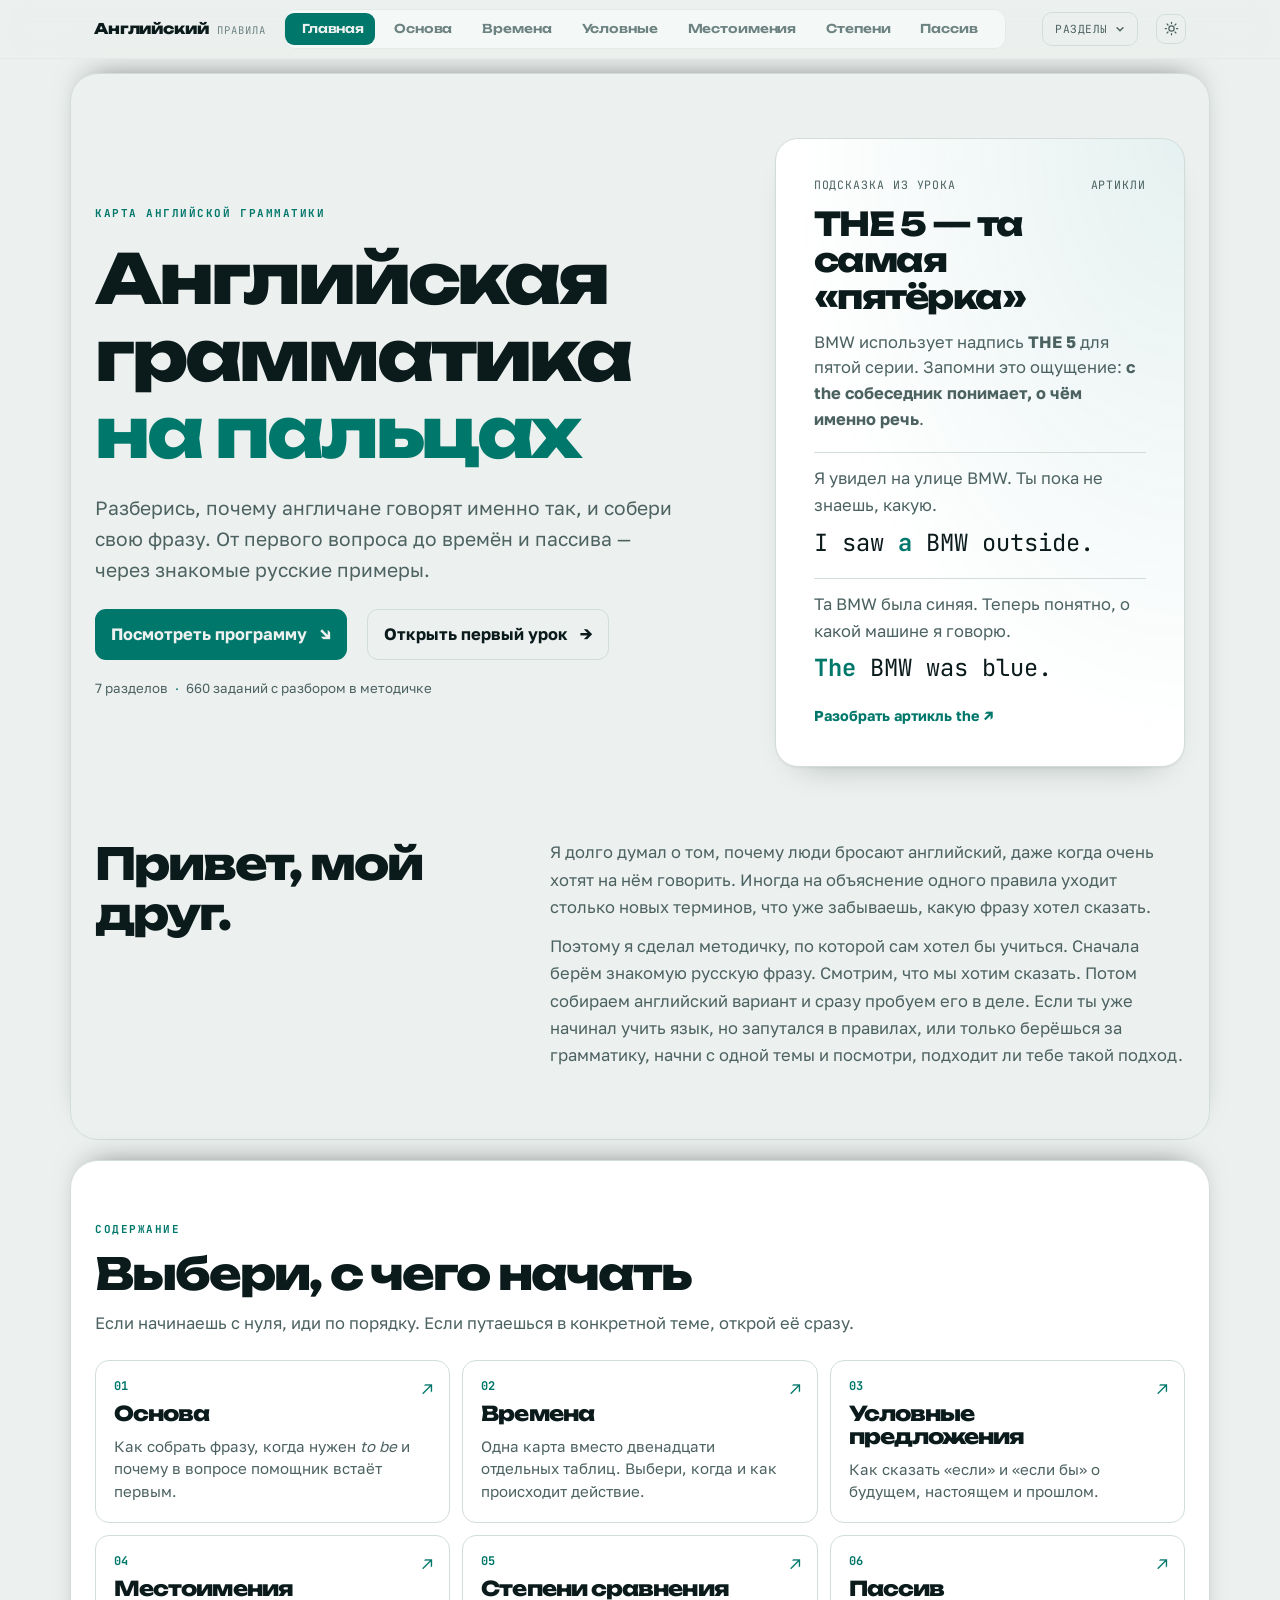
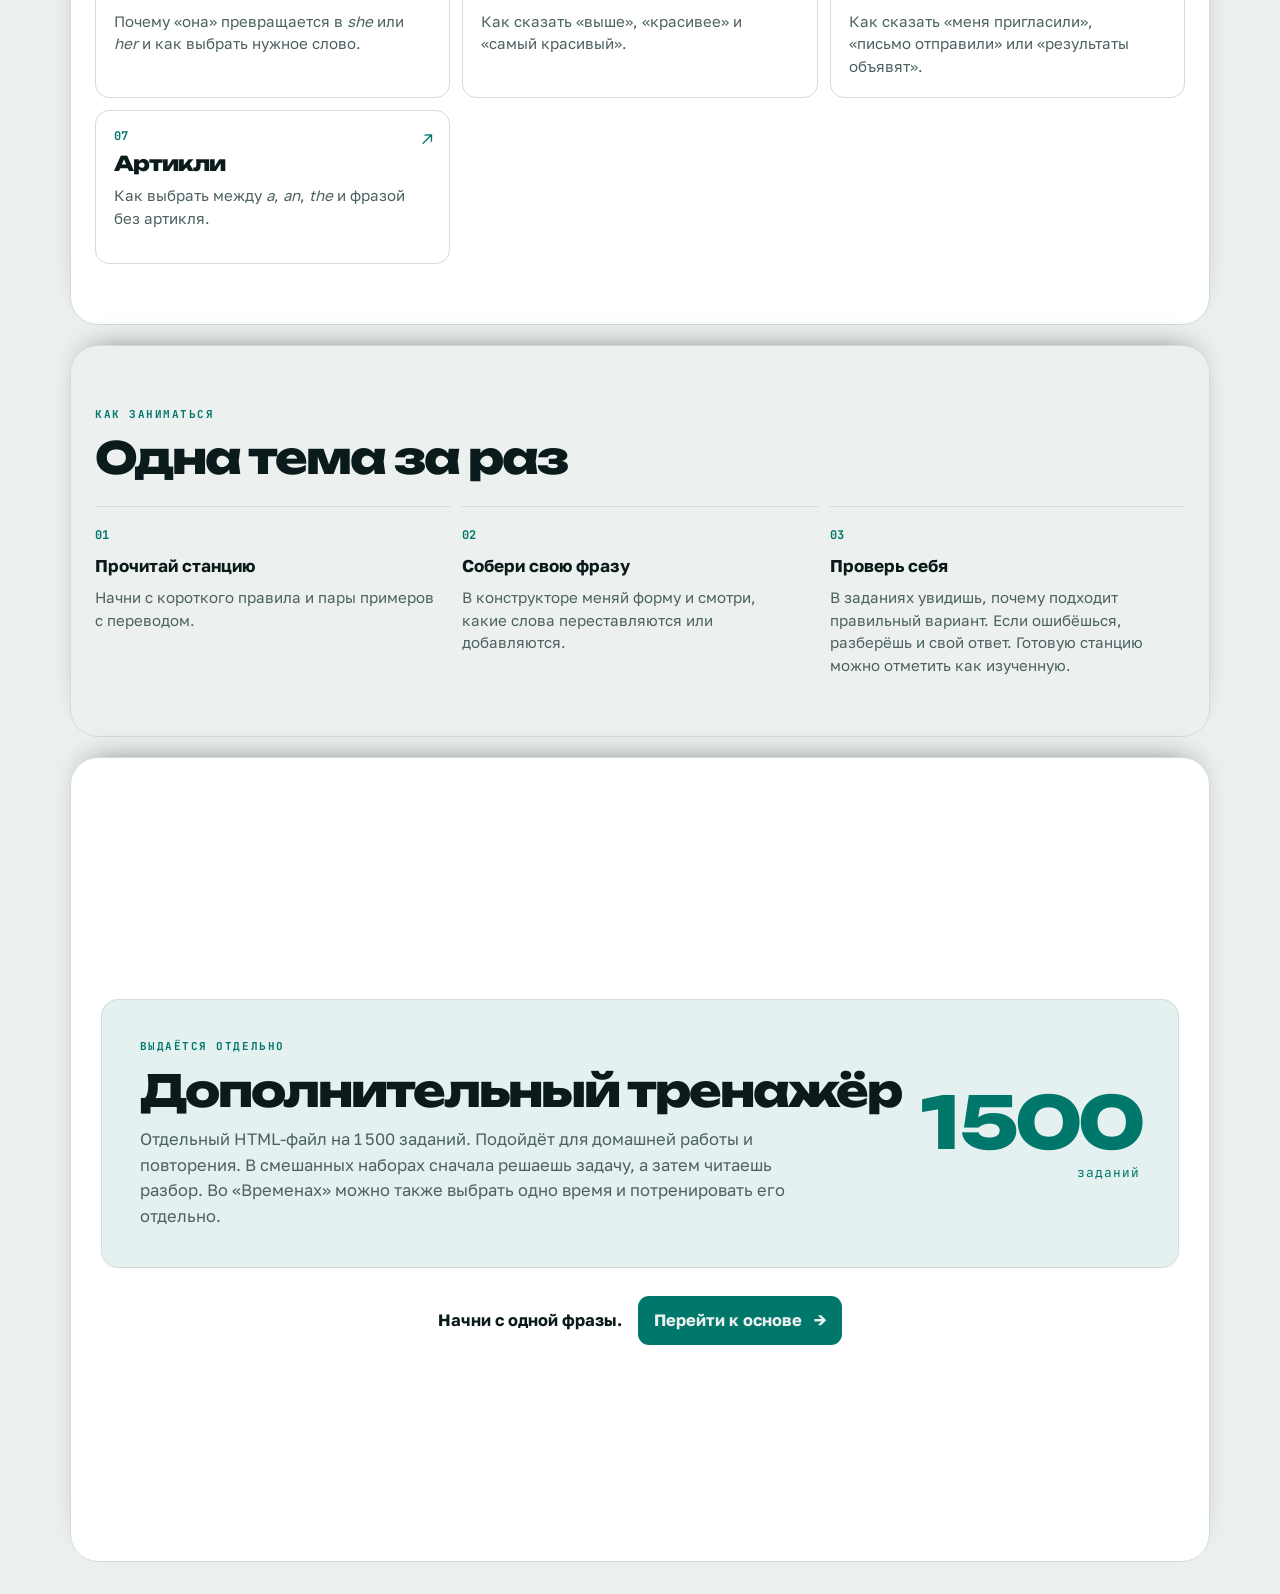
==== index.html @ 0869b228 "Добавить вкладку «Артикли» и прокрутку вкладок" ====
<!doctype html>
<html lang="ru">
<head>
<meta charset="utf-8">
<meta name="viewport" content="width=device-width, initial-scale=1">
<meta name="description" content="Интерактивная методичка по английской грамматике: основа предложения, 12 времён, условные предложения, местоимения, степени сравнения, пассив и артикли. Схемы, конструкторы и 660 заданий с разбором.">
<meta name="color-scheme" content="dark light">
<meta name="theme-color" content="#0A1213" media="(prefers-color-scheme: dark)">
<meta name="theme-color" content="#ECF0EE" media="(prefers-color-scheme: light)">

<meta property="og:type" content="website">
<meta property="og:locale" content="ru_RU">
<meta property="og:title" content="Карта английской грамматики">
<meta property="og:description" content="Глагол в английском есть всегда. Времён не двенадцать — их 3 × 4. Условие всегда отстаёт на шаг. Интерактивная методичка с заданиями и разбором каждого ответа.">
<meta name="twitter:card" content="summary">

<title>Карта английской грамматики</title>
<link rel="preconnect" href="https://fonts.googleapis.com">
<link rel="preconnect" href="https://fonts.gstatic.com" crossorigin>
<link rel="stylesheet" href="https://fonts.googleapis.com/css2?family=Unbounded:wght@500;700;800&family=Golos+Text:wght@400;500;600;700&family=JetBrains+Mono:wght@400;500;700&display=swap">

<style>
  body { margin: 0; }
  img { max-width: 100%; }
  [hidden] { display: none !important; }
</style>
<style>
/* ═══════════════ ТОКЕНЫ ═══════════════
   Тёмная тема — базовая (bare :root).
   Светлая — через prefers-color-scheme + явный стамп. */
:root {
  color-scheme: dark;

  --bg:        #0A1213;
  --bg-2:      #0D1819;
  --surface:   #101E20;
  --surface-2: #14262A;
  --line:      #1F3235;
  --line-soft: #172829;
  --text:      #E8F0EE;
  --text-dim:  #9BAFAE;
  --text-mute: #6C8281;

  --past:      #E8A44E;
  --past-soft: rgba(232,164,78,.13);
  --present:   #38D6BE;
  --present-soft: rgba(56,214,190,.13);
  --future:    #9096FF;
  --future-soft: rgba(144,150,255,.13);

  --ok:        #38D6BE;
  --ok-soft:   rgba(56,214,190,.12);
  --bad:       #FF7F69;
  --bad-soft:  rgba(255,127,105,.12);

  --shadow: 0 1px 0 rgba(255,255,255,.03), 0 20px 44px -28px rgba(0,0,0,.92);
  --glow: 0 0 0 1px var(--zone-soft), 0 0 34px -10px var(--zone);

  --zone: var(--present);
  --zone-soft: var(--present-soft);

  --f-display: "Unbounded", "Trebuchet MS", sans-serif;
  --f-body: "Golos Text", -apple-system, BlinkMacSystemFont, "Segoe UI", sans-serif;
  --f-mono: "JetBrains Mono", ui-monospace, "SF Mono", Menlo, monospace;

  --wrap: 1140px;
  --spine: 23px;
}

@media (prefers-color-scheme: light) {
  :root:not([data-theme="dark"]) {
    color-scheme: light;
    --bg:        #ECF0EE;
    --bg-2:      #E3EAE7;
    --surface:   #FFFFFF;
    --surface-2: #F4F8F6;
    --line:      #D2DDDA;
    --line-soft: #E3EAE7;
    --text:      #0B1A1B;
    --text-dim:  #4C6261;
    --text-mute: #6D8382;
    --past:      #A26016;
    --past-soft: rgba(162,96,22,.10);
    --present:   #00776B;
    --present-soft: rgba(0,119,107,.10);
    --future:    #4842BE;
    --future-soft: rgba(72,66,190,.10);
    --ok:        #00776B;
    --ok-soft:   rgba(0,119,107,.10);
    --bad:       #C33E26;
    --bad-soft:  rgba(195,62,38,.09);
    --shadow: 0 1px 2px rgba(11,26,27,.05), 0 16px 34px -26px rgba(11,26,27,.45);
  }
}
:root[data-theme="light"] {
  color-scheme: light;
  --bg:        #ECF0EE;
  --bg-2:      #E3EAE7;
  --surface:   #FFFFFF;
  --surface-2: #F4F8F6;
  --line:      #D2DDDA;
  --line-soft: #E3EAE7;
  --text:      #0B1A1B;
  --text-dim:  #4C6261;
  --text-mute: #6D8382;
  --past:      #A26016;
  --past-soft: rgba(162,96,22,.10);
  --present:   #00776B;
  --present-soft: rgba(0,119,107,.10);
  --future:    #4842BE;
  --future-soft: rgba(72,66,190,.10);
  --ok:        #00776B;
  --ok-soft:   rgba(0,119,107,.10);
  --bad:       #C33E26;
  --bad-soft:  rgba(195,62,38,.09);
  --shadow: 0 1px 2px rgba(11,26,27,.05), 0 16px 34px -26px rgba(11,26,27,.45);
}

/* ═══════════════ БАЗА ═══════════════ */
* { box-sizing: border-box; }
body {
  background: var(--bg);
  color: var(--text);
  font-family: var(--f-body);
  font-size: 16.5px;
  line-height: 1.62;
  -webkit-font-smoothing: antialiased;
  overflow-x: hidden;
}
:where(h1,h2,h3,h4,p,ul,ol,figure,dl) { margin: 0; }
ul { padding: 0; list-style: none; }
a { color: var(--zone); text-decoration-thickness: 1px; text-underline-offset: 3px; }
button { font: inherit; color: inherit; background: none; border: none; cursor: pointer; }
:focus-visible { outline: 2px solid var(--present); outline-offset: 3px; border-radius: 4px; }
.wrap { max-width: var(--wrap); margin: 0 auto; padding: 0 24px; }

.z-past    { --zone: var(--past);    --zone-soft: var(--past-soft); }
.z-present { --zone: var(--present); --zone-soft: var(--present-soft); }
.z-future  { --zone: var(--future);  --zone-soft: var(--future-soft); }

.mono { font-family: var(--f-mono); font-variant-ligatures: none; }
.eyebrow {
  font-family: var(--f-mono); font-size: .685rem; font-weight: 500;
  letter-spacing: .14em; text-transform: uppercase; color: var(--text-mute);
}

/* ═══════════════ ВЕРХНЯЯ ПАНЕЛЬ ═══════════════ */
.topbar {
  position: sticky; top: 0; z-index: 60;
  background: color-mix(in srgb, var(--bg) 86%, transparent);
  backdrop-filter: blur(14px) saturate(1.3);
  border-bottom: 1px solid var(--line-soft);
}
.topbar__in {
  max-width: var(--wrap); margin: 0 auto; padding: 9px 24px;
  display: flex; align-items: center; gap: 18px;
}
.mark { display: flex; align-items: baseline; gap: 8px; flex-shrink: 0; }
.mark b { font-family: var(--f-display); font-weight: 800; font-size: .92rem; letter-spacing: -.01em; }
.mark span { font-family: var(--f-mono); font-size: .66rem; color: var(--text-mute); letter-spacing: .1em; }

.dots { display: flex; gap: 14px; margin-left: auto; }
.dots__wrap { margin-left: auto; display: flex; align-items: center; gap: 18px; }
.dots__grp { display: flex; gap: 4px; }
.dots a {
  width: 10px; height: 10px; border-radius: 50%;
  border: 1.5px solid var(--zone); background: transparent;
  transition: background .25s, transform .2s;
}
.dots a:hover, .dots a:focus-visible { transform: scale(1.35); background: var(--zone); }
.dots a.on { background: var(--zone); }

.prog { display: flex; align-items: center; gap: 8px; flex-shrink: 0; }
.prog__bar { width: 54px; height: 4px; border-radius: 3px; background: var(--line); overflow: hidden; }
.prog__fill { height: 100%; width: 0%; background: var(--present); transition: width .45s cubic-bezier(.3,1,.4,1); }
.prog__n { font-family: var(--f-mono); font-size: .68rem; color: var(--text-dim); font-variant-numeric: tabular-nums; }

.tgl {
  flex-shrink: 0; width: 30px; height: 30px; border-radius: 9px;
  border: 1px solid var(--line); display: grid; place-items: center;
  color: var(--text-dim); transition: color .2s, border-color .2s;
}
.tgl:hover { color: var(--text); border-color: var(--present); }
.tgl svg { width: 15px; height: 15px; }
@media (max-width: 1120px) { .dots { display: none; } }

/* ═══════════════ ГЕРОЙ ═══════════════ */
.hero { padding: 76px 0 54px; position: relative; overflow: hidden; }
.hero::after {
  content: ''; position: absolute; inset: -40% 0 auto -10%; height: 560px; z-index: -1;
  background:
    radial-gradient(46% 42% at 18% 55%, var(--past-soft), transparent 70%),
    radial-gradient(40% 40% at 52% 40%, var(--present-soft), transparent 70%),
    radial-gradient(46% 42% at 86% 60%, var(--future-soft), transparent 70%);
  filter: blur(6px);
}
.hero h1 {
  font-family: var(--f-display); font-weight: 800;
  font-size: clamp(2.35rem, 7.2vw, 4.6rem); line-height: .98;
  letter-spacing: -.035em; text-wrap: balance; margin-top: 18px;
}
.hero h1 .tri {
  background: linear-gradient(96deg, var(--past) 8%, var(--present) 50%, var(--future) 92%);
  -webkit-background-clip: text; background-clip: text; color: transparent;
}
.hero__sub {
  margin-top: 22px; font-size: 1.075rem; line-height: 1.6;
  color: var(--text-dim); text-wrap: pretty;
}
.hero__sub b { color: var(--text); font-weight: 600; }
.hero__meta { display: flex; flex-wrap: wrap; gap: 8px; margin-top: 26px; }
.pill {
  font-family: var(--f-mono); font-size: .7rem; letter-spacing: .04em;
  padding: 5px 11px; border-radius: 999px;
  border: 1px solid var(--line); color: var(--text-dim); background: var(--surface);
}

/* легенда аспектов */
.legend {
  margin-top: 46px; display: grid; gap: 1px; background: var(--line-soft);
  grid-template-columns: repeat(4, 1fr); border: 1px solid var(--line-soft); border-radius: 16px; overflow: hidden;
}
.legend__c { background: var(--bg-2); padding: 18px 18px 12px; }
.legend__c h4 { font-family: var(--f-display); font-weight: 700; font-size: .93rem; letter-spacing: -.01em; }
.legend__c p { font-size: .82rem; color: var(--text-dim); margin-top: 5px; line-height: 1.5; }
.legend__c .mono { display: block; margin-top: 9px; font-size: .74rem; color: var(--present); }
.legend svg { display: block; width: 100%; height: auto; margin-bottom: 6px; }
@media (max-width: 820px) { .legend { grid-template-columns: repeat(2, 1fr); } }
@media (max-width: 460px) { .legend { grid-template-columns: 1fr; } }

/* ═══════════════ СЕКЦИИ ═══════════════ */
.sect { padding: 74px 0 0; }
.sect__head { max-width: 68ch; margin-bottom: 34px; }
.sect__head h2 {
  font-family: var(--f-display); font-weight: 700;
  font-size: clamp(1.6rem, 3.7vw, 2.35rem); letter-spacing: -.028em; line-height: 1.08;
  margin-top: 12px; text-wrap: balance;
}
.sect__head p { margin-top: 14px; color: var(--text-dim); }

/* рисунок-схема */
figure.dia { margin: 30px 0 0; }
figure.dia > div { overflow-x: auto; }
figure.dia svg { display: block; width: 100%; min-width: 560px; height: auto; color: var(--text-dim); }
figcaption {
  margin-top: 12px; font-size: .82rem; color: var(--text-mute);
  border-left: 2px solid var(--line); padding-left: 12px; max-width: 62ch;
}
.dia .box { fill: var(--surface); stroke: var(--line); stroke-width: 1.5; }
.dia .box-hi { fill: var(--surface-2); stroke: var(--present); stroke-width: 1.8; }
.dia .t { font-family: var(--f-body); font-size: 13px; fill: var(--text); }
.dia .t-m { font-family: var(--f-mono); font-size: 13px; fill: var(--text); }
.dia .t-s { font-family: var(--f-mono); font-size: 10.5px; fill: var(--text-mute); letter-spacing: .06em; }
.dia .t-lbl { font-family: var(--f-body); font-size: 11.5px; fill: var(--text-mute); }
.dia .ln { stroke: currentColor; stroke-width: 1.5; fill: none; }

/* ═══════════════ МАТРИЦА-КОНСТРУКТОР ═══════════════ */
.matrix { margin-top: 34px; overflow-x: auto; padding-bottom: 4px; }
.matrix__g {
  display: grid; grid-template-columns: 138px repeat(3, minmax(150px, 1fr));
  gap: 8px; min-width: 660px;
}
.mx-h {
  font-family: var(--f-mono); font-size: .68rem; letter-spacing: .13em; text-transform: uppercase;
  color: var(--zone); align-self: end; padding: 0 0 8px 4px;
}
.mx-r { padding: 12px 10px 12px 0; border-right: 1px solid var(--line-soft); }
.mx-r b { display: block; font-family: var(--f-display); font-weight: 700; font-size: .8rem; letter-spacing: -.01em; }
.mx-r span { display: block; font-family: var(--f-mono); font-size: .7rem; color: var(--text-mute); margin-top: 4px; }
.mx-c {
  text-align: left; padding: 12px 13px; border-radius: 12px;
  border: 1px solid var(--line); background: var(--surface);
  display: flex; flex-direction: column; gap: 4px;
  transition: border-color .2s, transform .2s, box-shadow .2s;
}
.mx-c:hover { transform: translateY(-2px); border-color: var(--zone); box-shadow: var(--glow); }
.mx-c[aria-pressed="true"] { border-color: var(--zone); background: var(--zone-soft); }
.mx-c b { font-family: var(--f-display); font-weight: 700; font-size: .79rem; letter-spacing: -.01em; }
.mx-c.done b::after { content: ' ✓'; color: var(--zone); }
.mx-c i { font-style: normal; font-family: var(--f-mono); font-size: .68rem; color: var(--zone); }
.mx-c em { font-style: normal; font-size: .74rem; color: var(--text-mute); line-height: 1.35; }

.mxout {
  margin-top: 16px; border: 1px solid var(--line); border-radius: 16px;
  background: var(--surface); padding: 20px 22px;
  display: grid; grid-template-columns: 1fr auto; gap: 20px; align-items: center;
}
.mxout__l .eyebrow { color: var(--zone); }
.mxout__l h3 { font-family: var(--f-display); font-weight: 700; font-size: 1.35rem; letter-spacing: -.02em; margin-top: 6px; }
.mxout__l p { margin-top: 8px; color: var(--text-dim); font-size: .92rem; max-width: 54ch; }
.mxout__l .ex { margin-top: 12px; font-size: .95rem; }
.mxout__l .ex i { font-style: normal; color: var(--text-mute); font-size: .86rem; display: block; }
.build { display: flex; align-items: center; gap: 7px; flex-wrap: wrap; justify-content: flex-end; }
.build span {
  font-family: var(--f-mono); font-size: .84rem; padding: 8px 12px; border-radius: 10px;
  border: 1px dashed var(--line); color: var(--text-dim); white-space: nowrap;
}
.build span.aux { border-style: solid; border-color: var(--zone); color: var(--zone); background: var(--zone-soft); }
.build span.plus { border: none; padding: 0 2px; color: var(--text-mute); }
.build a {
  font-family: var(--f-mono); font-size: .74rem; text-decoration: none; color: var(--zone);
  border: 1px solid var(--zone); padding: 8px 12px; border-radius: 10px; white-space: nowrap;
}
.build a:hover { background: var(--zone-soft); }
@media (max-width: 760px) { .mxout { grid-template-columns: 1fr; } .build { justify-content: flex-start; } }

/* ═══════════════ МАРШРУТ ═══════════════ */
.roadmap { position: relative; margin-top: 66px; }
.roadmap::before {
  content: ''; position: absolute; left: var(--spine); top: 14px; bottom: 90px; width: 2px;
  background: linear-gradient(180deg, var(--line-soft), var(--line) 8%, var(--line) 92%, transparent);
}
.level, .station { padding-left: 74px; position: relative; }

.level { padding-top: 56px; padding-bottom: 10px; }
.level::before {
  content: ''; position: absolute; left: calc(var(--spine) - 7px); top: 62px;
  width: 16px; height: 16px; border-radius: 4px; transform: rotate(45deg);
  background: var(--bg); border: 2px solid var(--text-dim);
}
.level__n { font-family: var(--f-mono); font-size: .68rem; letter-spacing: .14em; color: var(--text-mute); text-transform: uppercase; }
.level h2 {
  font-family: var(--f-display); font-weight: 800; font-size: clamp(1.5rem, 4vw, 2.1rem);
  letter-spacing: -.03em; margin-top: 8px; display: flex; align-items: baseline; gap: 14px; flex-wrap: wrap;
}
.level h2 code { font-family: var(--f-mono); font-size: .58em; font-weight: 500; color: var(--present); letter-spacing: 0; }
.level p { margin-top: 10px; color: var(--text-dim); max-width: 64ch; }

.station { padding-top: 44px; padding-bottom: 8px; scroll-margin-top: 78px; }
.station::before {
  content: ''; position: absolute; left: calc(var(--spine) - 5px); top: 56px;
  width: 12px; height: 12px; border-radius: 50%;
  background: var(--bg); border: 2.5px solid var(--zone);
  transition: box-shadow .3s, background .3s;
}
.station.done::before { background: var(--zone); box-shadow: 0 0 0 4px var(--zone-soft); }

.st__top { display: flex; align-items: flex-start; gap: 16px; flex-wrap: wrap; }
.st__top .eyebrow { color: var(--zone); }
.st__idx { font-family: var(--f-mono); color: var(--text-mute); }
.station h3 {
  font-family: var(--f-display); font-weight: 800;
  font-size: clamp(1.55rem, 4.4vw, 2.5rem); letter-spacing: -.035em; line-height: 1;
  margin-top: 10px;
}
.st__thesis {
  margin-top: 14px; font-size: clamp(1.05rem, 2.4vw, 1.3rem); line-height: 1.35;
  color: var(--zone); font-weight: 600; max-width: 30ch; text-wrap: balance;
}
.mark-btn {
  margin-left: auto; display: inline-flex; align-items: center; gap: 7px;
  font-family: var(--f-mono); font-size: .7rem; letter-spacing: .04em;
  padding: 6px 12px; border-radius: 999px; border: 1px solid var(--line);
  color: var(--text-mute); transition: color .2s, border-color .2s, background .2s;
}
.mark-btn:hover { color: var(--zone); border-color: var(--zone); }
.mark-btn::before {
  content: ''; width: 12px; height: 12px; border-radius: 50%;
  border: 1.5px solid currentColor; transition: background .2s;
}
.station.done .mark-btn { color: var(--zone); border-color: var(--zone); background: var(--zone-soft); }
.station.done .mark-btn::before { background: currentColor; box-shadow: inset 0 0 0 2px var(--bg); }

/* прибор-таймлайн */
.tl { margin-top: 26px; border: 1px solid var(--line); border-radius: 16px; background: var(--bg-2); overflow: hidden; }
.tl__in { padding: 6px 10px 0; overflow-x: auto; }
.tl svg { display: block; width: 100%; min-width: 470px; height: auto; max-height: 210px; }
.tl figcaption {
  border: none; border-top: 1px solid var(--line-soft); margin: 4px 0 0;
  padding: 11px 16px; font-size: .8rem; color: var(--text-dim); max-width: none;
}

/* тело станции */
.st__grid { display: grid; grid-template-columns: minmax(0,1.55fr) minmax(250px,.95fr); gap: 40px; margin-top: 32px; }
@media (max-width: 900px) { .st__grid { grid-template-columns: 1fr; gap: 28px; } }

.prose { max-width: 66ch; display: flex; flex-direction: column; gap: 22px; }
.prose > p { color: var(--text-dim); }
.prose .lead { color: var(--text); font-size: 1.03rem; }
.prose b, .prose strong { color: var(--text); font-weight: 600; }
.blk h4 {
  font-family: var(--f-mono); font-size: .7rem; letter-spacing: .13em; text-transform: uppercase;
  color: var(--text-mute); margin-bottom: 7px;
}
.blk p { color: var(--text-dim); }
.blk p + p { margin-top: 9px; }

.callout { border-left: 2px solid var(--zone); padding: 2px 0 2px 16px; }
.callout.trap { border-color: var(--bad); }
.callout.trap h4 { color: var(--bad); }
.callout.key { border-left: none; border-radius: 14px; background: var(--zone-soft); padding: 16px 18px; }
.callout.key h4 { color: var(--zone); }
.callout.key p { color: var(--text); }

.ex-list { display: flex; flex-direction: column; gap: 14px; }
.ex-list li { display: grid; gap: 2px; padding-left: 15px; border-left: 1px solid var(--line); }
.ex-list .en { font-weight: 500; }
.ex-list .ru { color: var(--text-mute); font-size: .88rem; }
.ex-list .nb { color: var(--text-dim); font-size: .84rem; font-style: italic; }
.v { font-style: normal; font-weight: 700; color: var(--zone); box-shadow: inset 0 -6px 0 var(--zone-soft); }
.no { color: var(--bad); text-decoration: line-through; text-decoration-thickness: 1px; }
.yes { color: var(--ok); font-weight: 600; }

/* сайдбар станции */
.side { display: flex; flex-direction: column; gap: 22px; align-self: start; }
.forms { border: 1px solid var(--line); border-radius: 16px; overflow: hidden; background: var(--surface); }
.forms div { display: grid; grid-template-columns: 30px 1fr; align-items: baseline; gap: 10px; padding: 12px 15px; }
.forms div + div { border-top: 1px solid var(--line-soft); }
.forms i { font-style: normal; font-family: var(--f-mono); font-size: .95rem; color: var(--text-mute); text-align: center; }
.forms code { font-family: var(--f-mono); font-size: .85rem; line-height: 1.45; color: var(--text); }
.forms .p i { color: var(--ok); }
.forms .n i { color: var(--bad); }

.chips {
  border: 1px solid var(--zone); border-radius: 16px; overflow: hidden;
  background: var(--zone-soft);
}
.chips h4 {
  margin: 0; padding: 11px 15px; color: var(--zone);
  border-bottom: 1px dashed color-mix(in srgb, var(--zone) 40%, transparent);
  display: flex; align-items: center; gap: 8px;
}
.chips h4::before {
  content: ''; width: 7px; height: 7px; border-radius: 50%;
  background: var(--zone); box-shadow: 0 0 0 3px var(--zone-soft);
  flex-shrink: 0;
}
.chips ul { display: flex; flex-wrap: wrap; gap: 7px; padding: 14px 15px 15px; }
.chips li {
  font-family: var(--f-mono); font-weight: 500; font-size: .78rem;
  padding: 6px 11px; border-radius: 8px; letter-spacing: .01em;
  background: var(--surface); color: var(--zone);
  border: 1px solid color-mix(in srgb, var(--zone) 45%, transparent);
  transition: transform .16s, box-shadow .16s;
}
.chips li:hover { transform: translateY(-2px); box-shadow: 0 4px 12px -6px var(--zone); }

/* ═══════════════ ДУЭЛИ ═══════════════ */
.duels { display: flex; flex-direction: column; gap: 20px; margin-top: 34px; }
.duel { border: 1px solid var(--line); border-radius: 18px; background: var(--surface); overflow: hidden; }
.duel__q {
  padding: 16px 22px; border-bottom: 1px solid var(--line-soft);
  font-family: var(--f-display); font-weight: 600; font-size: 1rem; letter-spacing: -.015em;
}
.duel__b { display: grid; grid-template-columns: 1fr 1fr; }
.duel__s { padding: 20px 22px 22px; }
.duel__s + .duel__s { border-left: 1px solid var(--line-soft); }
.duel__s .eyebrow { color: var(--zone); }
.duel__s .tlbox { overflow-x: auto; margin: 10px 0 2px; }
.duel__s svg { display: block; width: 100%; min-width: 440px; height: auto; }
.duel__s .en { font-weight: 600; margin-top: 6px; }
.duel__s .ru { color: var(--text-mute); font-size: .86rem; margin-top: 2px; }
.duel__s .why { margin-top: 12px; font-size: .9rem; color: var(--text-dim); }
.duel__r {
  padding: 14px 22px; background: var(--surface-2); border-top: 1px solid var(--line-soft);
  font-size: .92rem; display: flex; gap: 12px; align-items: baseline;
}
.duel__r b { font-family: var(--f-mono); font-size: .68rem; letter-spacing: .13em; text-transform: uppercase; color: var(--text-mute); flex-shrink: 0; }
@media (max-width: 720px) {
  .duel__b { grid-template-columns: 1fr; }
  .duel__s + .duel__s { border-left: none; border-top: 1px solid var(--line-soft); }
}

/* ═══════════════ АЛГОРИТМ ═══════════════ */
.steps { display: grid; grid-template-columns: repeat(3, 1fr); gap: 18px; margin-top: 34px; }
.steps li { display: flex; flex-direction: column; gap: 8px; }
.steps b {
  font-family: var(--f-mono); font-size: .7rem; letter-spacing: .13em; color: var(--present);
  padding-bottom: 10px; border-bottom: 1px solid var(--line);
}
.steps h4 { font-family: var(--f-display); font-weight: 700; font-size: 1rem; letter-spacing: -.015em; }
.steps p { color: var(--text-dim); font-size: .9rem; }
@media (max-width: 760px) { .steps { grid-template-columns: 1fr; } }

/* ═══════════════ ТРЕНАЖЁР ═══════════════ */
.quiz { margin-top: 34px; border: 1px solid var(--line); border-radius: 20px; background: var(--surface); overflow: hidden; }
.quiz__top { padding: 14px 22px; border-bottom: 1px solid var(--line-soft); display: flex; align-items: center; gap: 14px; }
.quiz__top .eyebrow { flex-shrink: 0; }
.quiz__bar { flex: 1; height: 4px; border-radius: 3px; background: var(--line); overflow: hidden; }
.quiz__bar i { display: block; height: 100%; background: var(--present); width: 0; transition: width .4s cubic-bezier(.3,1,.4,1); }
.quiz__score { font-family: var(--f-mono); font-size: .72rem; color: var(--text-dim); font-variant-numeric: tabular-nums; }
.quiz__body { padding: 26px 22px 24px; }
.quiz__q { font-size: clamp(1.05rem, 2.6vw, 1.35rem); font-weight: 500; line-height: 1.4; text-wrap: balance; }
.quiz__q u { text-decoration: none; border-bottom: 2px dashed var(--text-mute); padding: 0 22px; }
.quiz__opts { display: flex; flex-wrap: wrap; gap: 9px; margin-top: 20px; }
.quiz__opts button {
  font-family: var(--f-mono); font-size: .88rem; padding: 10px 15px; border-radius: 11px;
  border: 1px solid var(--line); background: var(--bg-2); transition: border-color .18s, background .18s, color .18s;
}
.quiz__opts button:hover:not(:disabled) { border-color: var(--present); color: var(--present); }
.quiz__opts button:disabled { cursor: default; }
.quiz__opts button.right { border-color: var(--ok); background: var(--ok-soft); color: var(--ok); }
.quiz__opts button.wrong { border-color: var(--bad); background: var(--bad-soft); color: var(--bad); }
.quiz__fb { margin-top: 18px; font-size: .93rem; color: var(--text-dim); min-height: 1.5em; }
.quiz__fb b { color: var(--text); font-weight: 600; }
.quiz__nav { margin-top: 20px; display: flex; gap: 10px; align-items: center; }
.btn {
  font-family: var(--f-mono); font-size: .78rem; letter-spacing: .04em;
  padding: 10px 18px; border-radius: 11px; border: 1px solid var(--present); color: var(--present);
  transition: background .18s;
}
.btn:hover { background: var(--present-soft); }
.btn.ghost { border-color: var(--line); color: var(--text-mute); }
.btn.ghost:hover { background: var(--surface-2); color: var(--text); }
.btn[hidden] { display: none; }

/* ═══════════════ ШПАРГАЛКА ═══════════════ */
.sheet { margin-top: 30px; overflow-x: auto; border: 1px solid var(--line); border-radius: 16px; }
table { border-collapse: collapse; width: 100%; min-width: 720px; font-size: .87rem; }
th, td { text-align: left; padding: 12px 16px; border-bottom: 1px solid var(--line-soft); vertical-align: top; }
thead th {
  font-family: var(--f-mono); font-size: .66rem; letter-spacing: .13em; text-transform: uppercase;
  color: var(--text-mute); font-weight: 500; background: var(--surface-2);
}
tbody tr:last-child td { border-bottom: none; }
td.nm { white-space: nowrap; }
td.nm b { font-family: var(--f-display); font-weight: 700; font-size: .82rem; letter-spacing: -.01em; color: var(--zone); }
td.fm code { font-family: var(--f-mono); font-size: .82rem; color: var(--text); white-space: nowrap; }
td.mk { font-family: var(--f-mono); font-size: .78rem; color: var(--text-mute); }
td.ex { color: var(--text-dim); }


/* ═══════════════ ТАЙМЛАЙН: ГРАФИКА ═══════════════ */
.ax      { stroke: var(--line); stroke-width: 1.5; fill: none; }
.ax-cap  { font-family: var(--f-mono); font-size: 10px; letter-spacing: .12em; fill: var(--text-mute); }
.now-ln  { stroke: var(--present); stroke-width: 1.5; stroke-dasharray: 3 3; }
.now-cap { font-family: var(--f-mono); font-size: 10px; letter-spacing: .12em; fill: var(--present); }
.tl-lbl  { font-family: var(--f-body); font-size: 11.5px; fill: var(--text-dim); }
.tl-lbl-z{ font-family: var(--f-mono); font-size: 10.5px; letter-spacing: .05em; }
.m-dot   { stroke: none; }
.m-ghost { fill: var(--bg-2); stroke-width: 2; stroke-dasharray: 3 2.6; }
.m-wave  { fill: none; stroke-width: 2.4; stroke-linecap: round; }
.m-arc   { fill: none; stroke-width: 1.6; stroke-dasharray: 4 3; }
.m-head  { stroke: none; }
.m-span  { fill: none; stroke-width: 1.4; }
.m-tick  { stroke-width: 1.2; stroke-dasharray: 2 3; }
.m-glow  { opacity: .16; }

@media (prefers-reduced-motion: no-preference) {
  .m-wave.flow { animation: flow 1.9s linear infinite; }
  .now-ln, .now-cap { animation: nowp 2.8s ease-in-out infinite; }
  .m-glow { animation: breathe 3.4s ease-in-out infinite; }
  .m-head { animation: nudge 2.2s ease-in-out infinite; }
}
@keyframes flow   { to { transform: translateX(-24px); } }
@keyframes nowp   { 0%,100% { opacity: .55 } 50% { opacity: 1 } }
@keyframes breathe{ 0%,100% { opacity: .10 } 50% { opacity: .26 } }
@keyframes nudge  { 0%,100% { transform: translateY(0) } 50% { transform: translateY(2.5px) } }

/* ═══════════════ ВКЛАДКИ ПРАВИЛ ═══════════════ */
.tabs {
  display: flex; gap: 2px; padding: 3px; border-radius: 12px;
  background: var(--surface-2); border: 1px solid var(--line-soft);
  position: relative; flex-shrink: 1; min-width: 0; overflow-x: auto;
  scrollbar-width: thin; scrollbar-color: var(--text-mute) transparent;
}
.tabs button {
  position: relative; z-index: 1; flex: 0 0 auto;
  font-family: var(--f-display); font-weight: 600; font-size: .76rem; letter-spacing: -.01em;
  padding: 6px 14px; border-radius: 9px; color: var(--text-mute); white-space: nowrap;
  transition: color .22s;
}
.tabs button:hover { color: var(--text-dim); }
.tabs button[aria-selected="true"] { color: var(--bg); }
.tabs__ink {
  position: absolute; z-index: 0; top: 3px; bottom: 3px; left: 0; width: 0;
  border-radius: 9px; background: var(--present);
  transition: transform .34s cubic-bezier(.34,1.3,.5,1), width .34s cubic-bezier(.34,1.3,.5,1);
}
@media (prefers-reduced-motion: reduce) { .tabs__ink { transition: none; } }

.tabpanel[hidden] { display: none !important; }
@media (prefers-reduced-motion: no-preference) {
  .tabpanel { animation: panelIn .4s cubic-bezier(.22,.9,.3,1) both; }
}
@keyframes panelIn { from { opacity: 0; transform: translateY(8px); } to { opacity: 1; transform: none; } }

/* ═══════════════ ВЫПАДАЮЩЕЕ МЕНЮ РАЗДЕЛОВ ═══════════════ */
.menu { position: relative; flex-shrink: 0; }
.menu__btn {
  display: inline-flex; align-items: center; gap: 7px;
  font-family: var(--f-mono); font-size: .7rem; letter-spacing: .05em;
  padding: 7px 12px; border-radius: 10px; border: 1px solid var(--line);
  color: var(--text-dim); transition: color .2s, border-color .2s, background .2s;
}
.menu__btn:hover, .menu__btn[aria-expanded="true"] { color: var(--present); border-color: var(--present); background: var(--present-soft); }
.menu__btn svg { width: 10px; height: 10px; transition: transform .26s cubic-bezier(.34,1.3,.5,1); }
.menu__btn[aria-expanded="true"] svg { transform: rotate(180deg); }

.menu__pop {
  position: absolute; top: calc(100% + 9px); right: 0; z-index: 90;
  min-width: 268px; padding: 7px; border-radius: 15px;
  background: var(--surface); border: 1px solid var(--line); box-shadow: var(--shadow);
  transform-origin: top right;
}
.menu__pop[hidden] { display: none !important; }
@media (prefers-reduced-motion: no-preference) {
  .menu__pop { animation: popIn .2s cubic-bezier(.22,1.2,.4,1) both; }
}
@keyframes popIn { from { opacity: 0; transform: scale(.94) translateY(-6px); } to { opacity: 1; transform: none; } }
.menu__pop a {
  display: flex; align-items: baseline; gap: 10px; text-decoration: none;
  padding: 8px 11px; border-radius: 10px; color: var(--text-dim); font-size: .87rem;
  transition: background .16s, color .16s;
}
.menu__pop a:hover, .menu__pop a:focus-visible { background: var(--surface-2); color: var(--text); }
.menu__pop a i {
  font-style: normal; font-family: var(--f-mono); font-size: .66rem;
  color: var(--text-mute); min-width: 18px;
}
.menu__sep { height: 1px; background: var(--line-soft); margin: 6px 9px; }

/* ═══════════════ ОГЛАВЛЕНИЕ В НАЧАЛЕ ВКЛАДКИ ═══════════════ */
/* оглавление идёт сразу за героем: .sect даёт 74px сверху, их с отступом героя хватало на 170px пустоты */
.toc { margin-top: 0; padding-top: 22px; }
.toc__g {
  margin-top: 18px; display: grid; gap: 10px;
  grid-template-columns: repeat(auto-fill, minmax(196px, 1fr));
}
.toc a {
  display: flex; flex-direction: column; gap: 5px; text-decoration: none;
  padding: 14px 15px; border-radius: 14px; border: 1px solid var(--line);
  background: var(--surface); color: var(--text);
  transition: transform .2s cubic-bezier(.34,1.2,.5,1), border-color .2s, box-shadow .2s;
}
.toc a:hover, .toc a:focus-visible {
  transform: translateY(-3px); border-color: var(--zone);
  box-shadow: 0 10px 24px -16px var(--zone);
}
.toc a b { font-family: var(--f-display); font-weight: 700; font-size: .88rem; letter-spacing: -.015em; }
.toc a span { font-size: .8rem; color: var(--text-mute); line-height: 1.4; }
.toc a i {
  font-style: normal; font-family: var(--f-mono); font-size: .64rem; letter-spacing: .12em;
  color: var(--zone); text-transform: uppercase;
}
/* ═══════════════ КНОПКА «НАВЕРХ» ═══════════════ */
.totop {
  position: fixed; right: 22px; bottom: 22px; z-index: 80;
  width: 46px; height: 46px; border-radius: 14px;
  display: grid; place-items: center;
  background: var(--surface); color: var(--text-dim);
  border: 1px solid var(--line); box-shadow: var(--shadow);
  opacity: 0; visibility: hidden; transform: translateY(14px) scale(.9);
  transition: opacity .28s, transform .28s cubic-bezier(.34,1.3,.5,1), visibility .28s, color .2s, border-color .2s;
}
.totop.on { opacity: 1; visibility: visible; transform: none; }
.totop:hover { color: var(--present); border-color: var(--present); }
.totop svg { width: 17px; height: 17px; }
.totop::after {
  content: 'в начало'; position: absolute; right: calc(100% + 10px); white-space: nowrap;
  font-family: var(--f-mono); font-size: .68rem; color: var(--text-mute);
  background: var(--surface); border: 1px solid var(--line); padding: 5px 9px; border-radius: 8px;
  opacity: 0; transform: translateX(6px); transition: opacity .2s, transform .2s; pointer-events: none;
}
.totop:hover::after { opacity: 1; transform: none; }
@media (max-width: 620px) { .totop { right: 14px; bottom: 14px; } .totop::after { display: none; } }

/* ═══════════════ ЗАДАНИЯ ПОСЛЕ БЛОКА ═══════════════ */
.drill {
  margin-top: 34px; border: 1px solid var(--zone);
  border-radius: 18px; overflow: hidden; background: var(--surface);
}
.drill__top {
  padding: 13px 20px; display: flex; align-items: center; gap: 14px;
  background: var(--zone-soft); border-bottom: 1px solid color-mix(in srgb, var(--zone) 30%, transparent);
}
.drill__top .eyebrow { color: var(--zone); flex-shrink: 0; }
.drill__bar { flex: 1; height: 4px; border-radius: 3px; background: color-mix(in srgb, var(--zone) 22%, transparent); overflow: hidden; }
.drill__bar i { display: block; height: 100%; width: 0; background: var(--zone); transition: width .4s cubic-bezier(.3,1,.4,1); }
.drill__score {
  font-family: var(--f-mono); font-size: .72rem; color: var(--zone);
  font-variant-numeric: tabular-nums; flex-shrink: 0;
}
.drill__body { padding: 22px 20px 20px; }

/* общая начинка тренажёра — и для станций, и для большого блока */
.qz__q { font-size: clamp(1rem, 2.3vw, 1.22rem); font-weight: 500; line-height: 1.45; text-wrap: balance; }
.qz__q u {
  text-decoration: none; padding: 0 20px; margin: 0 2px;
  border-bottom: 2px dashed var(--zone); color: var(--zone);
}
.qz__opts { display: flex; flex-wrap: wrap; gap: 9px; margin-top: 18px; }
.qz__opts button {
  font-family: var(--f-mono); font-size: .86rem; padding: 10px 15px; border-radius: 11px;
  border: 1px solid var(--line); background: var(--bg-2);
  transition: border-color .18s, background .18s, color .18s, transform .18s;
}
.qz__opts button:hover:not(:disabled) { border-color: var(--zone); color: var(--zone); transform: translateY(-2px); }
.qz__opts button:disabled { cursor: default; }
.qz__opts button.right { border-color: var(--ok); background: var(--ok-soft); color: var(--ok); }
.qz__opts button.wrong { border-color: var(--bad); background: var(--bad-soft); color: var(--bad); }
@media (prefers-reduced-motion: no-preference) {
  .qz__opts button.right { animation: pop .34s cubic-bezier(.34,1.5,.5,1); }
  .qz__opts button.wrong { animation: shake .34s ease; }
}
@keyframes pop { 0% { transform: scale(1) } 45% { transform: scale(1.06) } 100% { transform: scale(1) } }
@keyframes shake { 0%,100% { transform: translateX(0) } 25% { transform: translateX(-4px) } 75% { transform: translateX(4px) } }

/* объяснения: почему верно и почему нет */
.qz__fb { margin-top: 16px; display: flex; flex-direction: column; gap: 9px; }
.qz__fb:empty { display: none; }
.qz__row {
  display: grid; grid-template-columns: auto 1fr; gap: 11px; align-items: baseline;
  padding: 11px 14px; border-radius: 12px; font-size: .89rem; line-height: 1.5;
}
@media (prefers-reduced-motion: no-preference) {
  .qz__row { animation: fbIn .3s cubic-bezier(.22,.9,.3,1) both; }
  .qz__row:nth-child(2) { animation-delay: .07s; }
}
@keyframes fbIn { from { opacity: 0; transform: translateY(-5px); } to { opacity: 1; transform: none; } }
.qz__row.good { background: var(--ok-soft); color: var(--text); }
.qz__row.bad  { background: var(--bad-soft); color: var(--text); }
.qz__row b {
  font-family: var(--f-mono); font-size: .85rem; white-space: nowrap;
}
.qz__row.good b { color: var(--ok); }
.qz__row.bad b { color: var(--bad); }
.qz__nav { margin-top: 18px; display: flex; gap: 10px; align-items: center; flex-wrap: wrap; }
.qz__done { font-size: .88rem; color: var(--text-dim); }
.qz__done b { color: var(--text); }

/* ═══════════════ СХЕМЫ УСЛОВНЫХ ═══════════════ */
.cf { margin-top: 26px; border: 1px solid var(--line); border-radius: 16px; background: var(--bg-2); overflow: hidden; }
.cf__in { padding: 8px 12px 0; overflow-x: auto; }
.cf svg { display: block; width: 100%; min-width: 460px; height: auto; max-height: 230px; color: var(--text-dim); }
.cf figcaption {
  border: none; border-top: 1px solid var(--line-soft); margin: 6px 0 0;
  padding: 11px 16px; font-size: .8rem; color: var(--text-dim); max-width: none;
}
.cf-box { fill: var(--surface); stroke: var(--line); stroke-width: 1.5; }
.cf-pill { font-family: var(--f-mono); font-size: 10px; letter-spacing: .1em; fill: var(--zone); }
.cf-lbl { font-family: var(--f-mono); font-size: 8.5px; letter-spacing: .13em; fill: var(--text-mute); }
.cf-form { font-family: var(--f-mono); font-size: 13px; fill: var(--text); }
.cf-step { font-family: var(--f-body); font-size: 11px; fill: var(--text-mute); }
.cf-ex { font-family: var(--f-body); font-size: 12px; fill: var(--text-dim); font-style: italic; }
.ln-z { fill: none; stroke-width: 1.6; }

/* ═══════════════ ОПРЕДЕЛИТЕЛЬ ТИПА ═══════════════ */
.det { margin-top: 34px; border: 1px solid var(--line); border-radius: 20px; background: var(--surface); overflow: hidden; }
.det__top { padding: 14px 22px; border-bottom: 1px solid var(--line-soft); display: flex; align-items: center; gap: 12px; }
.det__body { padding: 24px 22px; display: grid; grid-template-columns: 1fr minmax(240px, .8fr); gap: 26px; }
@media (max-width: 800px) { .det__body { grid-template-columns: 1fr; gap: 20px; } }
.det__q { font-size: 1.04rem; font-weight: 500; line-height: 1.45; text-wrap: balance; }
.det__opts { display: flex; flex-direction: column; gap: 9px; margin-top: 16px; }
.det__opts button {
  text-align: left; padding: 13px 16px; border-radius: 13px;
  border: 1px solid var(--line); background: var(--bg-2); font-size: .92rem;
  transition: border-color .18s, background .18s, transform .18s;
}
.det__opts button:hover { border-color: var(--present); background: var(--present-soft); transform: translateX(4px); }
.det__opts button i { font-style: normal; display: block; font-size: .8rem; color: var(--text-mute); margin-top: 3px; }
.det__out {
  border-radius: 16px; padding: 20px; background: var(--zone-soft);
  border: 1px solid var(--zone); align-self: start;
}
.det__out .eyebrow { color: var(--zone); }
.det__out h4 { font-family: var(--f-display); font-weight: 700; font-size: 1.15rem; letter-spacing: -.02em; margin-top: 7px; }
.det__out code { display: block; font-family: var(--f-mono); font-size: .82rem; color: var(--zone); margin-top: 9px; }
.det__out p { font-size: .88rem; color: var(--text-dim); margin-top: 10px; }
.det__out a {
  display: inline-block; margin-top: 13px; font-family: var(--f-mono); font-size: .74rem;
  text-decoration: none; color: var(--zone); border: 1px solid var(--zone);
  padding: 7px 12px; border-radius: 10px;
}
.det__out a:hover { background: var(--surface); }
.det__crumbs { display: flex; flex-wrap: wrap; gap: 6px; align-items: center; }
.det__crumbs span {
  font-family: var(--f-mono); font-size: .68rem; padding: 4px 9px; border-radius: 7px;
  background: var(--surface-2); color: var(--text-mute);
}

/* ═══════════════ ЛЕСТНИЦА ШАГА НАЗАД ═══════════════ */
.ladder { margin-top: 30px; display: grid; gap: 10px; }
.ladder__row {
  display: grid; grid-template-columns: minmax(120px, 1fr) auto minmax(140px, 1fr) minmax(108px, auto);
  gap: 14px; align-items: center;
  padding: 15px 18px; border-radius: 14px;
  border: 1px solid var(--line); background: var(--surface);
}
.ladder__row b { font-family: var(--f-display); font-weight: 700; font-size: .92rem; letter-spacing: -.015em; }
.ladder__row .arr { color: var(--zone); font-family: var(--f-mono); font-size: .9rem; }
.ladder__row code { font-family: var(--f-mono); font-size: .84rem; color: var(--zone); }
.ladder__row em {
  font-style: normal; font-family: var(--f-mono); font-size: .66rem; letter-spacing: .1em;
  text-transform: uppercase; color: var(--text-mute); text-align: right;
}
@media (max-width: 700px) {
  .ladder__row { grid-template-columns: 1fr auto; gap: 6px 12px; }
  .ladder__row em { grid-column: 1 / -1; text-align: left; }
}

/* ═══════════════ МЕЛОЧИ ═══════════════ */
.sect__head h2 .accent { color: var(--present); }
.hero__sub .mono { color: var(--present); }
.station { scroll-margin-top: 84px; }
.sect { scroll-margin-top: 84px; }
.level { scroll-margin-top: 70px; }

/* зоны вкладки «Условные»: цвет кодирует реальность */
.z-real   { --zone: var(--present); --zone-soft: var(--present-soft); }
.z-unreal { --zone: var(--future);  --zone-soft: var(--future-soft); }
.z-pastc  { --zone: var(--past);    --zone-soft: var(--past-soft); }

/* ═══════════════ УЗКИЕ ЭКРАНЫ ═══════════════ */
/* панель: на телефоне в строку не влезали вкладки, меню, прогресс и тема */
@media (max-width: 760px) {
  .topbar__in { gap: 10px; padding: 8px 14px; }
  .mark span { display: none; }
  .prog__bar { display: none; }
  .dots__wrap { gap: 10px; }
}
@media (max-width: 560px) {
  .mark { display: none; }
  .tabs button { font-size: .72rem; padding: 6px 10px; }
  .menu__btn { font-size: 0; gap: 0; padding: 8px 10px; letter-spacing: 0; }
  .menu__btn svg { width: 12px; height: 12px; }
  .menu__pop { min-width: 240px; right: -44px; }
}

/* маршрут: отступ под «спину» съедал пятую часть узкого экрана */
@media (max-width: 760px) {
  :root { --spine: 9px; }
  .level, .station { padding-left: 34px; }
  .level::before { top: 58px; }
  .station::before { top: 50px; }
}
@media (max-width: 480px) {
  .roadmap::before, .level::before, .station::before { display: none; }
  .level, .station { padding-left: 0; }
  .wrap { padding: 0 16px; }
  .mark-btn { margin-left: 0; }
  .drill__top, .drill__body { padding-left: 15px; padding-right: 15px; }
}

/* ═══════════════ ВКЛАДКА «ОСНОВА» ═══════════════ */
/* зоны станций: цвет кодирует роль слова, о котором станция */
.z-jump { --zone: var(--future);  --zone-soft: var(--future-soft); }
.z-stay { --zone: var(--present); --zone-soft: var(--present-soft); }
.z-ask  { --zone: var(--past);    --zone-soft: var(--past-soft); }

/* роли слов в предложении */
.r-q    { --rc: var(--past);     --rs: var(--past-soft); }
.r-aux  { --rc: var(--future);   --rs: var(--future-soft); }
.r-verb { --rc: var(--present);  --rs: var(--present-soft); }
.r-subj { --rc: var(--text);     --rs: var(--surface-2); }
.r-rest { --rc: var(--text-dim); --rs: transparent; }

/* ячейки-слова */
.train { display: flex; flex-wrap: wrap; align-items: center; gap: 7px; }
.chip {
  display: inline-block; font-family: var(--f-mono); font-size: .92rem; font-weight: 500; line-height: 1.2;
  padding: 8px 12px; border-radius: 10px; white-space: nowrap;
  color: var(--rc, var(--text)); background: var(--rs, transparent);
  border: 1px solid color-mix(in srgb, var(--rc, var(--text)) 50%, transparent);
}
.chip.r-rest { border-style: dashed; }
.chip.ghost { opacity: .55; border-style: dashed; background: transparent; }
.chip.bad {
  color: var(--bad); background: var(--bad-soft); border-color: var(--bad);
  text-decoration: line-through; text-decoration-thickness: 1.5px;
}
.chip.end { border: none; background: none; padding: 8px 1px; color: var(--text-mute); }
.chip.jump { box-shadow: 0 0 0 3px var(--rs); }
@media (prefers-reduced-motion: no-preference) {
  .chip.jump { animation: chipGlow 2.6s ease-in-out infinite; }
}
@keyframes chipGlow {
  0%, 100% { box-shadow: 0 0 0 3px var(--rs); }
  50%      { box-shadow: 0 0 0 5px var(--rs), 0 0 22px -6px var(--rc); }
}

/* герой: пустая ячейка в русском и be на её месте в английском */
.slotdemo {
  margin-top: 42px; display: grid; grid-template-columns: auto repeat(3, max-content);
  gap: 10px; align-items: center; width: fit-content; max-width: 100%;
  padding: 20px 22px; border-radius: 16px; border: 1px solid var(--line-soft); background: var(--bg-2);
}
.slotdemo .lbl {
  font-family: var(--f-mono); font-size: .64rem; letter-spacing: .13em; text-transform: uppercase;
  color: var(--text-mute); padding-right: 10px;
}
.slotdemo .chip { font-size: 1.05rem; padding: 10px 16px; text-align: center; }
.slotdemo .chip.empty {
  color: var(--text-mute); background: transparent; min-width: 64px;
  border: 1.5px dashed var(--text-mute);
}
.slotdemo .chip.fill { box-shadow: 0 0 0 4px var(--rs), 0 0 26px -8px var(--rc); }
.slotdemo .cap {
  grid-column: 1 / -1; font-size: .84rem; color: var(--text-dim); margin-top: 4px;
  /* подпись не должна раздвигать колонки ячеек своей длиной — только занимать их ширину */
  width: 0; min-width: 100%;
}
.slotdemo .cap b { color: var(--future); font-family: var(--f-mono); font-weight: 500; }
@media (prefers-reduced-motion: no-preference) {
  .slotdemo .chip.empty { animation: slotBlink 2.4s ease-in-out infinite; }
  .slotdemo .chip.fill  { animation: slotFill 2.4s ease-in-out infinite; }
}
@keyframes slotBlink { 0%, 100% { opacity: .45; } 50% { opacity: 1; } }
@keyframes slotFill {
  0%, 100% { box-shadow: 0 0 0 3px var(--rs); }
  50%      { box-shadow: 0 0 0 6px var(--rs), 0 0 30px -6px var(--rc); }
}
@media (max-width: 420px) {
  .slotdemo { padding: 16px; gap: 8px; }
  .slotdemo .lbl { padding-right: 4px; font-size: .58rem; }
  .slotdemo .chip { font-size: .9rem; padding: 8px 11px; }
  .slotdemo .chip.empty { min-width: 44px; }
}

/* схема станции */
.sfig { margin-top: 26px; border: 1px solid var(--line); border-radius: 16px; background: var(--bg-2); overflow: hidden; }
.sfig__rows { padding: 18px 18px 16px; display: grid; gap: 12px; }
.sfig__row { display: grid; grid-template-columns: 124px minmax(0, 1fr); gap: 14px; align-items: center; }
.sfig__lbl {
  font-family: var(--f-mono); font-size: .64rem; letter-spacing: .13em; text-transform: uppercase; color: var(--text-mute);
}
.sfig__ru { font-size: 1.02rem; color: var(--text); }
.sfig figcaption {
  border: none; border-top: 1px solid var(--line-soft); margin: 0;
  padding: 11px 16px; font-size: .8rem; color: var(--text-dim); max-width: none;
}
.sgap {
  display: inline-block; min-width: 42px; margin: 0 4px; padding: 1px 8px; text-align: center;
  font-family: var(--f-mono); font-size: .8rem; color: var(--text-mute);
  border: 1.5px dashed var(--text-mute); border-radius: 8px;
}
@media (max-width: 560px) { .sfig__row { grid-template-columns: 1fr; gap: 6px; } }

/* кнопка перехода на другую вкладку */
.goto {
  display: inline-flex; align-items: center; gap: 8px; margin-top: 10px; align-self: flex-start;
  font-family: var(--f-mono); font-size: .76rem; text-decoration: none; letter-spacing: .02em;
  color: var(--present); border: 1px solid var(--present); padding: 8px 13px; border-radius: 10px;
  transition: background .2s, transform .2s cubic-bezier(.34,1.3,.5,1);
}
.goto:hover, .goto:focus-visible { background: var(--present-soft); transform: translateX(3px); }

/* конструктор предложения */
.bu { margin-top: 34px; border: 1px solid var(--line); border-radius: 20px; background: var(--surface); overflow: hidden; }
.bu__top {
  padding: 14px 22px; border-bottom: 1px solid var(--line-soft);
  display: flex; align-items: baseline; gap: 14px; flex-wrap: wrap;
}
.bu__hint { font-size: .8rem; color: var(--text-mute); }
.bu__ctl { padding: 20px 22px 4px; display: grid; gap: 18px; }
.bu__grp > .eyebrow { display: block; margin-bottom: 10px; }
.seg { display: flex; flex-wrap: wrap; gap: 8px; }
.seg button {
  text-align: left; padding: 9px 14px; border-radius: 11px; font-size: .9rem;
  border: 1px solid var(--line); background: var(--bg-2);
  transition: border-color .18s, background .18s, color .18s, transform .18s;
}
.seg button i { display: block; font-style: normal; font-size: .74rem; color: var(--text-mute); margin-top: 2px; }
.seg button:hover { border-color: var(--present); transform: translateY(-2px); }
.seg button[aria-pressed="true"] { border-color: var(--present); background: var(--present-soft); color: var(--present); }
.seg button[aria-pressed="true"] i { color: var(--text-dim); }
.bu__out {
  margin: 16px 22px 20px; padding: 22px; border-radius: 16px;
  background: var(--bg-2); border: 1px solid var(--line-soft);
  display: grid; gap: 14px;
}
.bu__ru { font-size: 1.1rem; }
.bu__ru b {
  display: block; margin-bottom: 4px; font-family: var(--f-mono); font-weight: 500;
  font-size: .64rem; letter-spacing: .13em; color: var(--text-mute);
}
.bu__train { min-height: 52px; }
.bu__train .chip { font-size: 1.12rem; padding: 10px 16px; }
.bu__schema {
  font-family: var(--f-mono); font-size: .82rem; color: var(--text-dim);
  padding-top: 12px; border-top: 1px dashed var(--line);
}
.bu__note { font-size: .9rem; color: var(--text-dim); max-width: 66ch; }
.bu__note b { color: var(--text); font-weight: 600; }
.roles { display: flex; flex-wrap: wrap; gap: 8px 18px; padding: 0 22px 20px; }
.roles span { display: inline-flex; align-items: center; gap: 8px; font-size: .8rem; color: var(--text-dim); }
.roles i { width: 14px; height: 14px; border-radius: 4px; background: var(--rs); border: 1px solid var(--rc); flex-shrink: 0; }
.roles em { font-style: normal; color: var(--text-mute); }
@media (max-width: 480px) {
  .bu__top, .bu__ctl { padding-left: 15px; padding-right: 15px; }
  .bu__out { margin: 14px 15px 18px; padding: 16px; }
  .bu__train .chip { font-size: .98rem; padding: 8px 12px; }
  .roles { padding: 0 15px 18px; }
}

/* якоря героев: переход с другой вкладки не прячет заголовок под панелью */
.hero { scroll-margin-top: 70px; }
.steps .goto { margin-top: 4px; }

/* шпаргалка основы: пять столбцов */
#s-sheet table { min-width: 820px; }
#s-sheet td.ex { font-family: var(--f-mono); font-size: .8rem; white-space: nowrap; }
#s-sheet td.nm b { color: var(--text); }

/* ═══════════════ ВКЛАДКА «МЕСТОИМЕНИЯ» ═══════════════ */
/* зоны: цвет кодирует форму местоимения */
.z-nom  { --zone: var(--present); --zone-soft: var(--present-soft); }
.z-acc  { --zone: var(--future);  --zone-soft: var(--future-soft); }
.z-pos  { --zone: var(--past);    --zone-soft: var(--past-soft); }
.z-same { --zone: var(--text-mute); --zone-soft: var(--surface-2); }

/* роли слов: «как в словаре», «изменилось», «чей?», «не меняется» */
.r-nom  { --rc: var(--present); --rs: var(--present-soft); }
.r-acc  { --rc: var(--future);  --rs: var(--future-soft); }
.r-pos  { --rc: var(--past);    --rs: var(--past-soft); }
.r-same { --rc: var(--text-dim); --rs: var(--surface-2); }

/* выделенное слово в русском предложении конструктора */
.bu__ru .hl { font-weight: 700; color: var(--rc); }

/* герои «Местоимений» и «Степеней»: на телефоне подпись уходит на свою строку,
   а три ячейки делят ширину поровну и переносят слова — иначе уезжают за экран */
@media (max-width: 480px) {
  #p-hero .slotdemo, #d-hero .slotdemo { grid-template-columns: repeat(3, minmax(0, 1fr)); }
  #p-hero .slotdemo .lbl, #d-hero .slotdemo .lbl { grid-column: 1 / -1; padding: 6px 0 0; }
  #p-hero .slotdemo .chip, #d-hero .slotdemo .chip { white-space: normal; text-align: center; padding: 8px 6px; }
}

/* шпаргалка местоимений: пять столбцов */
#p-sheet table { min-width: 820px; }
#p-sheet td.ex { font-family: var(--f-mono); font-size: .8rem; white-space: nowrap; }
#p-sheet td.nm b { color: var(--text); }
#p-sheet td.fm code { white-space: nowrap; }
#p-sheet .tx { display: block; margin-top: 3px; font-size: .74rem; color: var(--text-mute); }

/* ═══════════════ ВКЛАДКА «СТЕПЕНИ» ═══════════════ */
/* зоны: цвет кодирует способ образования */
.z-er   { --zone: var(--present); --zone-soft: var(--present-soft); }
.z-more { --zone: var(--future);  --zone-soft: var(--future-soft); }
.z-irr  { --zone: var(--past);    --zone-soft: var(--past-soft); }

/* роли слов: окончание, more, особая форма, само слово */
.r-er   { --rc: var(--present); --rs: var(--present-soft); }
.r-more { --rc: var(--future);  --rs: var(--future-soft); }
.r-irr  { --rc: var(--past);    --rs: var(--past-soft); }
.r-base { --rc: var(--text);    --rs: var(--surface-2); }

/* шпаргалка степеней: пять столбцов */
#d-sheet table { min-width: 820px; }
#d-sheet td.ex { font-size: .84rem; color: var(--text-dim); }
#d-sheet td.nm b { color: var(--text); }
#d-sheet td.fm code { white-space: nowrap; }
#d-sheet .tx { display: block; margin-top: 3px; font-size: .74rem; color: var(--text-mute); }

/* панель с тремя вкладками на узких экранах */
@media (max-width: 900px) {
  .topbar__in { gap: 10px; padding: 8px 14px; }
  .mark span { display: none; }
  .prog__bar { display: none; }
  .dots__wrap { gap: 10px; }
}
@media (max-width: 560px) {
  .prog { display: none; }
  .tabs button { font-size: .7rem; padding: 6px 9px; }
}
@media (max-width: 400px) {
  .topbar__in { gap: 8px; padding: 8px 10px; }
  .tabs button { font-size: .66rem; padding: 6px 7px; }
}

/* самые узкие телефоны: три вкладки, меню и тема должны влезть в 320px */
@media (max-width: 360px) {
  .topbar__in { padding: 8px 8px; gap: 6px; }
  .dots__wrap { gap: 6px; }
  .tabs button { font-size: .64rem; padding: 6px 6px; }
  .menu__btn { padding: 8px 8px; }
}
/* Главная использует те же цвета и шрифты, что и уроки. */
.home { --home-accent: var(--present); padding: 14px 0 32px; }
.home a { color: inherit; text-decoration: none; }
.home [id] { scroll-margin-top: 76px; }
.home-stack {
  max-width: calc(var(--wrap) + 32px); margin-inline: auto;
  padding-inline: clamp(8px, 1.5vw, 16px); display: grid; gap: 20px;
  isolation: isolate;
}
.home-stack__card {
  position: sticky;
  top: min(var(--stack-top, 72px), calc(100dvh - var(--stack-card-height, 0px) - 12px));
  background: var(--bg); border: 1px solid var(--line); border-radius: clamp(16px, 3vw, 28px);
  box-shadow: 0 -12px 32px -20px rgba(0, 0, 0, .62);
}
.home-stack__card:nth-child(even) { background: var(--surface); }
.home-stack__card:last-child {
  min-height: calc(100dvh - var(--stack-top, 72px) - 24px);
  display: flex; flex-direction: column; justify-content: center;
}
@media (prefers-reduced-motion: reduce) {
  .home-stack__card { position: relative; top: auto; }
  .home-stack__card:last-child { min-height: 0; }
}
.home-hero {
  display: grid; grid-template-columns: minmax(0, 1.2fr) minmax(0, .8fr); align-items: center;
  gap: clamp(28px, 5vw, 74px); padding-top: clamp(32px, 5vw, 70px); padding-bottom: clamp(34px, 6vw, 72px);
}
.home .eyebrow { color: var(--home-accent); font-weight: 700; }
.home h1, .home h2, .home-card__name {
  font-family: var(--f-display); font-weight: 800; letter-spacing: -.045em; line-height: 1.12;
}
.home h1 { font-size: clamp(2.15rem, 5.35vw, 4.85rem); margin: 18px 0 22px; }
.home h1 em { color: var(--home-accent); font-style: normal; display: block; }
.home h2 { font-size: clamp(1.6rem, 3.5vw, 2.75rem); }
.home-hero__lead { font-size: clamp(1rem, 2vw, 1.2rem); color: var(--text-dim); max-width: 49ch; line-height: 1.6; }
.home-actions { display: flex; flex-wrap: wrap; gap: 10px 20px; margin-top: 24px; }
.home .home-primary, .home .home-secondary {
  display: inline-flex; align-items: center; justify-content: center; gap: 12px; padding: 11px 16px;
  min-height: 44px; border-radius: 11px; font-weight: 700;
}
.home .home-primary { background: var(--home-accent); color: var(--bg); }
.home .home-secondary { border: 1px solid var(--line); }
.home .home-primary:hover { filter: brightness(1.1); }
.home .home-secondary:hover { border-color: var(--home-accent); }
.home-facts { margin-top: 18px; color: var(--text-dim); font-size: .83rem; }
.home-facts span { color: var(--home-accent); margin: 0 4px; }

.home-example {
  position: relative; padding: clamp(19px, 3.2vw, 38px);
  background: radial-gradient(ellipse at 100% 0%, var(--present-soft), transparent 68%), var(--surface);
  border: 1px solid var(--line); border-radius: 23px; box-shadow: var(--shadow);
}
.home-example__label { display: flex; justify-content: space-between; flex-wrap: wrap; gap: 6px 12px; font: .72rem var(--f-mono); color: var(--text-dim); letter-spacing: .08em; }
.home .home-example__title { margin-top: 14px; font-size: clamp(1.5rem, 2.7vw, 2.05rem); }
.home-example__pair { margin-top: 16px; padding-top: 12px; border-top: 1px solid var(--line); }
.home-example__pair p:first-child { color: var(--text-dim); }
.home-example__pair [lang="en"] { margin-top: 5px; font-family: var(--f-mono); font-size: clamp(1rem, 2vw, 1.48rem); }
.home-example__pair [lang="en"] b { color: var(--home-accent); }
.home-example__note { margin: 14px 0 20px; color: var(--text-dim); line-height: 1.55; }
.home-example a { display: inline-block; margin-top: 16px; color: var(--home-accent); font-weight: 700; font-size: .9rem; }
.home-example a:hover { text-decoration: underline; }

.home-letter { display: grid; grid-template-columns: minmax(0, .8fr) minmax(0, 1.2fr); gap: 18px 32px; padding-bottom: clamp(36px, 6vw, 70px); }
.home-letter p { color: var(--text-dim); line-height: 1.65; max-width: 65ch; }
.home-letter p + p { margin-top: 12px; }
.home-section { padding-block: clamp(27px, 5vw, 60px); }
.home-section__head .eyebrow, .home-practice .eyebrow { margin-bottom: 10px; }
.home-section__head > p:last-child { color: var(--text-dim); margin-top: 12px; }
.home-grid, .home-route { display: grid; grid-template-columns: repeat(3, minmax(0, 1fr)); gap: 12px; margin-top: 23px; }
.home-card {
  position: relative; display: flex; flex-direction: column; gap: 9px; min-height: 154px;
  padding: 17px 36px 19px 18px; border: 1px solid var(--line); border-radius: 14px; background: var(--surface);
}
.home-card:hover { border-color: var(--home-accent); background: var(--surface-2); }
.home-card__num, .home-route li > span { color: var(--home-accent); font: 700 .75rem var(--f-mono); }
.home-card__name { font-size: clamp(1rem, 1.6vw, 1.28rem); }
.home-card__text, .home-route p { color: var(--text-dim); line-height: 1.5; font-size: .94rem; }
.home-card__arrow { position: absolute; top: 15px; right: 16px; color: var(--home-accent); }
.home-route { padding: 0; list-style: none; }
.home-route li { border-top: 1px solid var(--line); padding: 13px 14px 0 0; }
.home-route h3 { margin: 6px 0; font-size: 1.07rem; }
.home-practice { padding-top: clamp(27px, 5vw, 60px); }
.home-practice__inner {
  display: flex; gap: 20px; align-items: center; justify-content: space-between;
  padding: clamp(19px, 3.5vw, 38px); border-radius: 17px; border: 1px solid var(--line); background: var(--present-soft);
}
.home-practice__inner p:last-child { max-width: 68ch; margin-top: 12px; color: var(--text-dim); line-height: 1.55; }
.home-practice__num { flex-shrink: 0; color: var(--home-accent); font: 800 clamp(2.2rem, 6vw, 4.5rem)/1 var(--f-display); letter-spacing: -.06em; }
.home-practice__num span { display: block; font: .8rem var(--f-mono); letter-spacing: .08em; text-align: right; margin-top: 6px; }
.home-footer { display: flex; flex-wrap: wrap; gap: 16px; align-items: center; justify-content: space-between; padding-top: 28px; padding-bottom: 35px; }
.home-footer p { font-weight: 700; }
@media (max-width: 860px) {
  .home-grid, .home-route { grid-template-columns: repeat(2, minmax(0, 1fr)); }
}
@media (max-width: 680px) {
  .home-hero, .home-letter { grid-template-columns: 1fr; }
  .home-example { max-width: 520px; }
  .home-practice__num { display: none; }
}
@media (max-width: 450px) {
  .home-grid, .home-route { grid-template-columns: 1fr; }
  .home-card { min-height: auto; }
}
</style>
</head>
<body>
<nav class="topbar">
  <div class="topbar__in">
    <div class="mark"><b>Английский</b><span>ПРАВИЛА</span></div>

    <div class="tabs" role="tablist" aria-label="Разделы грамматики">
      <span class="tabs__ink" id="tabsInk"></span>
      <button role="tab" id="homeTab" data-tab="home" aria-selected="true" aria-controls="tab-home">Главная</button>
      <button role="tab" data-tab="sentence" aria-selected="false" aria-controls="tab-sentence">Основа</button>
      <button role="tab" data-tab="tenses" aria-selected="false" aria-controls="tab-tenses">Времена</button>
      <button role="tab" data-tab="cond" aria-selected="false" aria-controls="tab-cond">Условные</button>
      <button role="tab" data-tab="pron" aria-selected="false" aria-controls="tab-pron">Местоимения</button>
      <button role="tab" data-tab="deg" aria-selected="false" aria-controls="tab-deg">Степени</button>
      <button role="tab" data-tab="passive" aria-selected="false" aria-controls="tab-passive">Пассив</button>
      <button role="tab" id="articlesTab" data-tab="articles" aria-selected="false" aria-controls="tab-articles">Артикли</button>
    </div>

    <div class="dots__wrap">
      <div class="dots" id="dots" aria-label="Переход к блоку"></div>

      <div class="menu">
        <button class="menu__btn" id="menuBtn" aria-expanded="false" aria-haspopup="true">
          РАЗДЕЛЫ
          <svg viewBox="0 0 12 12" fill="none" stroke="currentColor" stroke-width="1.8" stroke-linecap="round">
            <path d="M2.5 4.5 L6 8 L9.5 4.5"/>
          </svg>
        </button>
        <div class="menu__pop" id="menuPop" hidden role="menu"></div>
      </div>

      <div class="prog" title="Отмечено как изученное">
        <div class="prog__bar"><div class="prog__fill" id="progFill"></div></div>
        <span class="prog__n" id="progN">0/8</span>
      </div>

      <button class="tgl" id="tgl" aria-label="Переключить тему">
        <svg viewBox="0 0 24 24" fill="none" stroke="currentColor" stroke-width="2" stroke-linecap="round">
          <circle cx="12" cy="12" r="4.2"/><path d="M12 2v2M12 20v2M2 12h2M20 12h2M4.9 4.9l1.5 1.5M17.6 17.6l1.5 1.5M19.1 4.9l-1.5 1.5M6.4 17.6l-1.5 1.5"/>
        </svg>
      </button>
    </div>
  </div>
</nav>

<main class="tabpanel home" id="tab-home" role="tabpanel" aria-labelledby="homeTab">
  <div class="home-stack">
  <div class="home-stack__card">
  <header class="home-hero wrap" id="home-top">
    <div class="home-hero__copy">
      <p class="eyebrow">Карта английской грамматики</p>
      <h1>Английская грамматика <em>на пальцах</em></h1>
      <p class="home-hero__lead">Разберись, почему англичане говорят именно так, и собери свою фразу. От первого вопроса до времён и пассива — через знакомые русские примеры.</p>
      <div class="home-actions">
        <a class="home-primary" href="#home-course">Посмотреть программу <span aria-hidden="true">↘</span></a>
        <a class="home-secondary" href="#s-hero">Открыть первый урок <span aria-hidden="true">→</span></a>
      </div>
      <p class="home-facts">7 разделов <span>·</span> 660 заданий с разбором в методичке</p>
    </div>
    <div class="home-example">
      <div class="home-example__label"><span>ПОДСКАЗКА ИЗ УРОКА</span><span>АРТИКЛИ</span></div>
      <h2 class="home-example__title"><span lang="en">THE 5</span> — та самая «пятёрка»</h2>
      <p class="home-example__note">BMW использует надпись <strong>THE 5</strong> для пятой серии. Запомни это ощущение: <strong>с <span lang="en">the</span> собеседник понимает, о чём именно речь</strong>.</p>
      <div class="home-example__pair">
        <p>Я увидел на улице BMW. Ты пока не знаешь, какую.</p>
        <p lang="en">I saw <b>a</b> BMW outside.</p>
      </div>
      <div class="home-example__pair">
        <p>Та BMW была синяя. Теперь понятно, о какой машине я говорю.</p>
        <p lang="en"><b>The</b> BMW was blue.</p>
      </div>
      <a href="#a-known">Разобрать артикль <span lang="en">the</span> <span aria-hidden="true">↗</span></a>
    </div>
  </header>

  <section class="home-letter wrap" aria-labelledby="home-letter-title">
    <h2 id="home-letter-title">Привет, мой друг.</h2>
    <div>
      <p>Я долго думал о том, почему люди бросают английский, даже когда очень хотят на нём говорить. Иногда на объяснение одного правила уходит столько новых терминов, что уже забываешь, какую фразу хотел сказать.</p>
      <p>Поэтому я сделал методичку, по которой сам хотел бы учиться. Сначала берём знакомую русскую фразу. Смотрим, что мы хотим сказать. Потом собираем английский вариант и сразу пробуем его в деле. Если ты уже начинал учить язык, но запутался в правилах, или только берёшься за грамматику, начни с одной темы и посмотри, подходит ли тебе такой подход.</p>
    </div>
  </section>
  </div>

  <div class="home-stack__card">
  <section class="home-section wrap" id="home-course">
    <div class="home-section__head">
      <p class="eyebrow">Содержание</p>
      <h2>Выбери, с чего начать</h2>
      <p>Если начинаешь с нуля, иди по порядку. Если путаешься в конкретной теме, открой её сразу.</p>
    </div>
    <div class="home-grid">
      <a class="home-card" href="#s-hero"><span class="home-card__num">01</span><span class="home-card__name">Основа</span><span class="home-card__text">Как собрать фразу, когда нужен <i>to be</i> и почему в вопросе помощник встаёт первым.</span><span class="home-card__arrow" aria-hidden="true">↗</span></a>
      <a class="home-card" href="#t-hero"><span class="home-card__num">02</span><span class="home-card__name">Времена</span><span class="home-card__text">Одна карта вместо двенадцати отдельных таблиц. Выбери, когда и как происходит действие.</span><span class="home-card__arrow" aria-hidden="true">↗</span></a>
      <a class="home-card" href="#c-hero"><span class="home-card__num">03</span><span class="home-card__name">Условные предложения</span><span class="home-card__text">Как сказать «если» и «если бы» о будущем, настоящем и прошлом.</span><span class="home-card__arrow" aria-hidden="true">↗</span></a>
      <a class="home-card" href="#p-hero"><span class="home-card__num">04</span><span class="home-card__name">Местоимения</span><span class="home-card__text">Почему «она» превращается в <i>she</i> или <i>her</i> и как выбрать нужное слово.</span><span class="home-card__arrow" aria-hidden="true">↗</span></a>
      <a class="home-card" href="#d-hero"><span class="home-card__num">05</span><span class="home-card__name">Степени сравнения</span><span class="home-card__text">Как сказать «выше», «красивее» и «самый красивый».</span><span class="home-card__arrow" aria-hidden="true">↗</span></a>
      <a class="home-card" href="#v-hero"><span class="home-card__num">06</span><span class="home-card__name">Пассив</span><span class="home-card__text">Как сказать «меня пригласили», «письмо отправили» или «результаты объявят».</span><span class="home-card__arrow" aria-hidden="true">↗</span></a>
      <a class="home-card" href="#a-hero"><span class="home-card__num">07</span><span class="home-card__name">Артикли</span><span class="home-card__text">Как выбрать между <i>a</i>, <i>an</i>, <i>the</i> и фразой без артикля.</span><span class="home-card__arrow" aria-hidden="true">↗</span></a>
    </div>
  </section>
  </div>

  <div class="home-stack__card">
  <section class="home-section wrap" id="home-guide">
    <div class="home-section__head">
      <p class="eyebrow">Как заниматься</p>
      <h2>Одна тема за раз</h2>
    </div>
    <ol class="home-route">
      <li><span>01</span><h3>Прочитай станцию</h3><p>Начни с короткого правила и пары примеров с переводом.</p></li>
      <li><span>02</span><h3>Собери свою фразу</h3><p>В конструкторе меняй форму и смотри, какие слова переставляются или добавляются.</p></li>
      <li><span>03</span><h3>Проверь себя</h3><p>В заданиях увидишь, почему подходит правильный вариант. Если ошибёшься, разберёшь и свой ответ. Готовую станцию можно отметить как изученную.</p></li>
    </ol>
  </section>
  </div>

  <div class="home-stack__card">
  <section class="home-practice wrap" id="home-practice">
    <div class="home-practice__inner">
      <div>
        <p class="eyebrow">Выдаётся отдельно</p>
        <h2>Дополнительный тренажёр</h2>
        <p>Отдельный HTML-файл на 1 500 заданий. Подойдёт для домашней работы и повторения. В смешанных наборах сначала решаешь задачу, а затем читаешь разбор. Во «Временах» можно также выбрать одно время и потренировать его отдельно.</p>
      </div>
      <div class="home-practice__num" aria-hidden="true">1 500<span>заданий</span></div>
    </div>
  </section>

  <footer class="home-footer wrap">
    <p>Начни с одной фразы.</p>
    <a class="home-primary" href="#s-hero">Перейти к основе <span aria-hidden="true">→</span></a>
  </footer>
  </div>
  </div>
</main>

<div class="tabpanel" id="tab-sentence" role="tabpanel" hidden>
<!-- ══════════════════ ГЕРОЙ · ОСНОВА ══════════════════ -->
<header class="hero" id="s-hero">
  <div class="wrap">
    <div class="eyebrow">Основа · как строится предложение</div>
    <h1>Глагол в английском<br>есть <span class="tri">всегда</span>.</h1>
    <p class="hero__sub">
      Русский спокойно обходится без глагола: «Я&nbsp;Саша», «Он&nbsp;дома», «Мне&nbsp;холодно».
      Английский так не умеет — это его главное, незыблемое правило. Поэтому любое предложение
      начинается с одного вопроса: <b>есть ли глагол в русском варианте?</b> Нет — ставим
      <span class="mono">to&nbsp;be</span>. Есть — берём его и ставим в нужное время.
      А вопрос строится не интонацией, а перестановкой слов.
    </p>
    <div class="hero__meta">
      <span class="pill">8 станций</span>
      <span class="pill">конструктор предложения</span>
      <span class="pill">80 заданий с разбором</span>
      <span class="pill">5 дуэлей</span>
      <span class="pill">16 вопросов в общей проверке</span>
    </div>

    <div class="slotdemo" role="img" aria-label="Пример: в русском «Я Саша» между словами пусто, в английском I am Sasha — пустую ячейку занимает am">
      <span class="lbl">Русский</span>
      <span class="chip r-subj">Я</span><span class="chip empty">?</span><span class="chip r-rest">Саша</span>
      <span class="lbl">Английский</span>
      <span class="chip r-subj">I</span><span class="chip r-aux fill">am</span><span class="chip r-rest">Sasha</span>
      <span class="cap">Средняя ячейка в русском пустая. В английском пустой она быть не может — туда встаёт <b>be</b>.</span>
    </div>
  </div>
</header>

<!-- ══════════════════ ОГЛАВЛЕНИЕ ══════════════════ -->
<section class="sect toc" id="s-toc">
  <div class="wrap">
    <div class="sect__head" style="margin-bottom:0">
      <div class="eyebrow">Оглавление</div>
      <h2>С чего начать</h2>
      <p>Можно идти маршрутом сверху вниз, а можно прыгнуть сразу в нужный блок — страница при этом листается как обычно.</p>
    </div>
    <div class="toc__g" id="sToc"></div>
  </div>
</section>

<!-- ══════════════════ ЧТО СПРАШИВАТЬ У СЕБЯ ══════════════════ -->
<section class="sect" id="s-algo">
  <div class="wrap">
    <div class="sect__head">
      <div class="eyebrow">Что спрашивать у себя</div>
      <h2>Три вопроса к любому предложению</h2>
      <p>Перед тем как говорить или писать, пройдите по этим шагам. Они работают для любого предложения — от «Я Саша» до вопроса про красную машину.</p>
    </div>

    <ol class="steps">
      <li>
        <b>ВОПРОС 01</b>
        <h4>Есть ли в русском предложении глагол?</h4>
        <p>Ищем действие. «Я Саша», «Он дома», «Мне холодно» — действия нет, ставим <span class="mono">to be</span> в нужной форме.
           «Я люблю кофе» — действие есть, берём глагол и ставим его в нужное время.</p>
        <a class="goto" href="#t-hero">Как выбрать время →</a>
      </li>
      <li>
        <b>ВОПРОС 02</b>
        <h4>Это вопрос?</h4>
        <p>Тогда вперёд выходит помощник: <span class="mono">do / does / did / will</span>. Если глагола в русском нет —
           вперёд выходит сам <span class="mono">be</span>. Дальше идёт тот, кто действует, потом глагол, потом всё остальное.</p>
      </li>
      <li>
        <b>ВОПРОС 03</b>
        <h4>Есть вопросительное слово?</h4>
        <p>Оно встаёт самым первым, перед помощником. И это не обязательно одно слово: «какого цвета» — <span class="mono">what color</span>,
           «какая красная машина» — <span class="mono">what red car</span>. Вопросительное слово — это всё, что вы хотите узнать.</p>
      </li>
    </ol>

    <div class="callout trap" style="margin-top:28px;max-width:66ch">
      <h4>Исключение: модальные глаголы</h4>
      <p>Правила выше не касаются <span class="mono">can, must, should, may</span> и их родственников. Модальный глагол — самостоятельная
         сущность и сам работает помощником, поэтому do ему не нужен ни в вопросе, ни в утверждении.
         «Ты можешь танцевать?» — не <span class="mono no">Do you can dance?</span>, а <span class="mono yes">Can you dance?</span>
         Подробно о модальных — в отдельных уроках.</p>
    </div>

    <figure class="dia">
      <div>
        <svg viewBox="0 0 700 290" role="img" aria-label="Главное правило: если в русском предложении нет действия — ставим to be, например I am Sasha; если действие есть — ставим глагол в нужном времени, например I like coffee. В любом случае глагол в английском есть всегда">
          <rect class="box" x="225" y="12" width="250" height="42" rx="11"/>
          <text class="t" x="350" y="38" text-anchor="middle">Русское предложение</text>

          <path class="ln" d="M350 54 V 88 H 175 V 108" marker-end="url(#sah)"/>
          <path class="ln" d="M350 88 H 525 V 108" marker-end="url(#sah)"/>
          <text class="t-lbl" x="360" y="76">есть в нём действие?</text>
          <text class="t-lbl" x="163" y="104" text-anchor="end">нет · «Я Саша»</text>
          <text class="t-lbl" x="537" y="104">да · «Я люблю кофе»</text>

          <rect x="60" y="112" width="230" height="62" rx="12" style="fill:var(--future-soft);stroke:var(--future);stroke-width:1.8"/>
          <text class="t-m" x="175" y="139" text-anchor="middle" style="fill:var(--future)">to be</text>
          <text class="t-s" x="175" y="161" text-anchor="middle">am · is · are · was · will be</text>

          <rect x="410" y="112" width="230" height="62" rx="12" style="fill:var(--present-soft);stroke:var(--present);stroke-width:1.8"/>
          <text class="t-m" x="525" y="139" text-anchor="middle" style="fill:var(--present)">глагол во времени</text>
          <text class="t-s" x="525" y="161" text-anchor="middle">like · liked · will like</text>

          <text class="t-m" x="175" y="202" text-anchor="middle">I am Sasha.</text>
          <text class="t-m" x="525" y="202" text-anchor="middle">I like coffee.</text>
          <text class="t-lbl" x="525" y="222" text-anchor="middle">какое время — на вкладке «Времена»</text>

          <line x1="60" y1="244" x2="640" y2="244" style="stroke:var(--line);stroke-dasharray:4 4"/>
          <text class="t" x="350" y="274" text-anchor="middle">Итог один: в английском предложении глагол есть всегда</text>
          <defs>
            <marker id="sah" viewBox="0 0 10 10" refX="9" refY="5" markerWidth="7" markerHeight="7" orient="auto-start-reverse">
              <path d="M0 0 L10 5 L0 10 z" fill="currentColor"/>
            </marker>
          </defs>
        </svg>
      </div>
      <figcaption>Главное правило одной развилкой. Ветки расходятся только в том, какой глагол встанет в ячейку, — пустой она не остаётся никогда.</figcaption>
    </figure>
  </div>
</section>

<!-- ══════════════════ МЕХАНИКА ══════════════════ -->
<section class="sect" id="s-system">
  <div class="wrap">
    <div class="sect__head">
      <div class="eyebrow">Уровень 0 · механика</div>
      <h2>Предложение собирается из ячеек, и у каждой своё место</h2>
      <p>
        Кто, глагол, остальное — каждое слово стоит в своей ячейке. Чтобы превратить утверждение в вопрос,
        по смыслу ничего добавлять не нужно: <b>ячейки просто переставляются</b>. Помощник уезжает в начало,
        а вопросительное слово встаёт ещё раньше него.
      </p>
    </div>

    <figure class="dia">
      <div>
        <svg viewBox="0 0 700 262" role="img" aria-label="Как утверждение становится вопросом: в You like coffee помощник do спрятан; в вопросе Do you like coffee он выходит первым; в вопросе What do you like перед ним встаёт вопросительное слово">
          <text class="t-s" x="20" y="46">УТВЕРЖДЕНИЕ</text>
          <rect x="180" y="24" width="60" height="34" rx="9" style="fill:var(--surface-2);stroke:var(--line);stroke-width:1.5"/>
          <text class="t-m" x="210" y="46" text-anchor="middle">You</text>
          <rect x="248" y="24" width="60" height="34" rx="9" style="fill:none;stroke:var(--future);stroke-width:1.5;stroke-dasharray:4 3;opacity:.75"/>
          <text class="t-m" x="278" y="46" text-anchor="middle" style="fill:var(--future);opacity:.75">(do)</text>
          <rect x="316" y="24" width="60" height="34" rx="9" style="fill:var(--present-soft);stroke:var(--present);stroke-width:1.5"/>
          <text class="t-m" x="346" y="46" text-anchor="middle" style="fill:var(--present)">like</text>
          <rect x="384" y="24" width="84" height="34" rx="9" style="fill:none;stroke:var(--line);stroke-width:1.5;stroke-dasharray:4 3"/>
          <text class="t-m" x="426" y="46" text-anchor="middle">coffee</text>
          <text class="t-m" x="476" y="46">.</text>
          <text class="t-lbl" x="548" y="46">«Ты любишь кофе.»</text>

          <path class="ln" d="M278 61 C 278 90, 210 86, 210 110" marker-end="url(#mah)"/>
          <text class="t-lbl" x="296" y="92">помощник выходит из тени и встаёт первым</text>

          <text class="t-s" x="20" y="138">ОБЩИЙ ВОПРОС</text>
          <rect x="180" y="116" width="60" height="34" rx="9" style="fill:var(--future-soft);stroke:var(--future);stroke-width:1.8"/>
          <text class="t-m" x="210" y="138" text-anchor="middle" style="fill:var(--future)">Do</text>
          <rect x="248" y="116" width="60" height="34" rx="9" style="fill:var(--surface-2);stroke:var(--line);stroke-width:1.5"/>
          <text class="t-m" x="278" y="138" text-anchor="middle">you</text>
          <rect x="316" y="116" width="60" height="34" rx="9" style="fill:var(--present-soft);stroke:var(--present);stroke-width:1.5"/>
          <text class="t-m" x="346" y="138" text-anchor="middle" style="fill:var(--present)">like</text>
          <rect x="384" y="116" width="84" height="34" rx="9" style="fill:none;stroke:var(--line);stroke-width:1.5;stroke-dasharray:4 3"/>
          <text class="t-m" x="426" y="138" text-anchor="middle">coffee</text>
          <text class="t-m" x="476" y="138">?</text>
          <text class="t-lbl" x="548" y="138">«Ты любишь кофе?»</text>

          <path class="ln" d="M210 153 C 210 182, 286 178, 286 202" marker-end="url(#mah)"/>
          <text class="t-lbl" x="306" y="184">перед помощником встаёт вопросительное слово</text>

          <text class="t-s" x="20" y="230">СО СЛОВОМ</text>
          <rect x="180" y="208" width="72" height="34" rx="9" style="fill:var(--past-soft);stroke:var(--past);stroke-width:1.8"/>
          <text class="t-m" x="216" y="230" text-anchor="middle" style="fill:var(--past)">What</text>
          <rect x="260" y="208" width="52" height="34" rx="9" style="fill:var(--future-soft);stroke:var(--future);stroke-width:1.5"/>
          <text class="t-m" x="286" y="230" text-anchor="middle" style="fill:var(--future)">do</text>
          <rect x="320" y="208" width="60" height="34" rx="9" style="fill:var(--surface-2);stroke:var(--line);stroke-width:1.5"/>
          <text class="t-m" x="350" y="230" text-anchor="middle">you</text>
          <rect x="388" y="208" width="60" height="34" rx="9" style="fill:var(--present-soft);stroke:var(--present);stroke-width:1.5"/>
          <text class="t-m" x="418" y="230" text-anchor="middle" style="fill:var(--present)">like</text>
          <text class="t-m" x="456" y="230">?</text>
          <text class="t-lbl" x="548" y="230">«Что ты любишь?»</text>
          <defs>
            <marker id="mah" viewBox="0 0 10 10" refX="9" refY="5" markerWidth="7" markerHeight="7" orient="auto-start-reverse">
              <path d="M0 0 L10 5 L0 10 z" fill="currentColor"/>
            </marker>
          </defs>
        </svg>
      </div>
      <figcaption>Смысловой глагол like не сдвигается ни разу. Двигаются только помощник и вопросительное слово — поэтому они и окрашены иначе.</figcaption>
    </figure>

    <div class="bu" id="sBuild">
      <div class="bu__top"><span class="eyebrow">Конструктор предложения</span><span class="bu__hint">выберите вид и тип — ячейки перестроятся</span></div>
      <div class="bu__ctl">
        <div class="bu__grp">
          <span class="eyebrow">1 · Что в русском предложении?</span>
          <div class="seg" id="buKind"></div>
        </div>
        <div class="bu__grp">
          <span class="eyebrow">2 · Какое предложение строим?</span>
          <div class="seg" id="buType"></div>
        </div>
      </div>
      <div class="bu__out">
        <div class="bu__ru" id="buRu"></div>
        <div class="train bu__train" id="buTrain" aria-live="polite"></div>
        <div class="bu__schema" id="buSchema"></div>
        <p class="bu__note" id="buNote"></p>
      </div>
      <div class="roles" id="buRoles"></div>
    </div>
  </div>
</section>

<!-- ══════════════════ МАРШРУТ ══════════════════ -->
<main class="wrap">
  <div class="roadmap" id="s-road"></div>
</main>

<!-- ══════════════════ ДУЭЛИ ══════════════════ -->
<section class="sect" id="s-duels">
  <div class="wrap">
    <div class="sect__head">
      <div class="eyebrow">Разбор полётов</div>
      <h2>Пять пар, которые путают чаще всего</h2>
      <p>Два похожих предложения рядом и один признак, по которому их разводят.</p>
    </div>
    <div class="duels" id="sDuels"></div>
  </div>
</section>

<!-- ══════════════════ ТРЕНАЖЁР ══════════════════ -->
<section class="sect" id="s-quiz">
  <div class="wrap">
    <div class="sect__head">
      <div class="eyebrow">Общая проверка</div>
      <h2>Шестнадцать предложений — по два на каждую станцию</h2>
      <p>Вперемешку и без подсказок. После ответа появляется разбор: почему верный вариант верный и чем плох выбранный.</p>
    </div>
    <div class="drill z-present" id="sQuiz"></div>
  </div>
</section>

<!-- ══════════════════ ШПАРГАЛКА ══════════════════ -->
<section class="sect" id="s-sheet">
  <div class="wrap">
    <div class="sect__head">
      <div class="eyebrow">На один экран</div>
      <h2>Шпаргалка</h2>
      <p>Все схемы предложения в одной таблице: по строкам — что строим, по столбцам — что было в русском.</p>
    </div>
    <div class="sheet">
      <table>
        <thead>
          <tr><th>Предложение</th><th>Схема</th><th>Глагола нет · be</th><th>Есть глагол · do</th><th>Модальный · can</th></tr>
        </thead>
        <tbody id="sSheetBody"></tbody>
      </table>
    </div>
  </div>
</section>

</div>

<div class="tabpanel" id="tab-tenses" role="tabpanel" hidden>
<header class="hero" id="t-hero">
  <div class="wrap">
    <div class="eyebrow">Методичка · все времена · одна система</div>
    <h1>Времён не двенадцать.<br>Их <span class="tri">3 × 4</span>.</h1>
    <p class="hero__sub">
      Английское время — не отдельное слово, которое надо зубрить. Это <b>две настройки</b>:
      <b>когда</b> это происходит и <b>как</b> вы на это смотрите. Выбрали две — время собралось само.
      Ниже маршрут из четырёх уровней: от фактов к процессам, от процессов к результатам.
    </p>
    <div class="hero__meta">
      <span class="pill">12 станций</span>
      <span class="pill">120 заданий с разбором</span>
      <span class="pill">5 дуэлей похожих времён</span>
      <span class="pill">24 вопроса в общей проверке</span>
      <span class="pill">шпаргалка одной таблицей</span>
    </div>
    <div class="legend" id="legend"></div>
  </div>
</header>

<section class="sect toc" id="t-toc">
  <div class="wrap">
    <div class="sect__head" style="margin-bottom:0">
      <div class="eyebrow">Оглавление</div>
      <h2>С чего начать</h2>
      <p>Можно идти маршрутом сверху вниз, а можно прыгнуть сразу в нужный блок — страница при этом листается как обычно.</p>
    </div>
    <div class="toc__g" id="tToc"></div>
  </div>
</section>

<section class="sect" id="t-algo">
  <div class="wrap">
    <div class="sect__head">
      <div class="eyebrow">Что спрашивать у себя</div>
      <h2>Три вопроса вместо двенадцати правил</h2>
      <p>Это вся навигация по теме, сжатая до трёх шагов. Дальше — разбор каждой клетки по отдельности; сюда удобно возвращаться, когда нужно быстро выбрать время.</p>
    </div>

    <ol class="steps">
      <li>
        <b>ВОПРОС 01</b>
        <h4>Когда?</h4>
        <p>Прошлое, настоящее, будущее. Это выбирает вспомогательный глагол: <span class="mono">did / do / will</span>, <span class="mono">was / am / will be</span>, <span class="mono">had / have / will have</span>.</p>
      </li>
      <li>
        <b>ВОПРОС 02</b>
        <h4>Это факт или процесс?</h4>
        <p>Факт, привычка, расписание — <span class="mono">Simple</span>. Идёт прямо в этот момент, временно, в кадре — <span class="mono">Continuous</span>.</p>
      </li>
      <li>
        <b>ВОПРОС 03</b>
        <h4>Важен результат к какому-то моменту?</h4>
        <p>Да — добавляем <span class="mono">Perfect</span>. А если важно ещё и <em>сколько времени это длится</em> — <span class="mono">Perfect Continuous</span>.</p>
      </li>
    </ol>

    <figure class="dia">
      <div>
        <svg viewBox="0 0 700 300" role="img" aria-label="Развилка: если у действия есть точное время в прошлом — Past Simple; если времени нет и важен результат — Present Perfect; если важна длительность — Present Perfect Continuous">
          <rect class="box" x="248" y="14" width="204" height="42" rx="11"/>
          <text class="t" x="350" y="41" text-anchor="middle">Действие уже произошло</text>

          <path class="ln" d="M350 56 V 82 H 150 V 108" marker-end="url(#ah2)"/>
          <path class="ln" d="M350 56 V 82 H 470 V 108" marker-end="url(#ah2)"/>
          <text class="t-lbl" x="158" y="76">есть точное время в прошлом</text>
          <text class="t-lbl" x="478" y="76">времени в предложении нет</text>

          <rect x="52" y="108" width="196" height="52" rx="11" style="fill:var(--past-soft);stroke:var(--past);stroke-width:1.8"/>
          <text class="t-m" x="150" y="132" text-anchor="middle" style="fill:var(--past);font-size:12.5px">PAST SIMPLE</text>
          <text class="t-s" x="150" y="150" text-anchor="middle">yesterday · in 2019 · ago</text>

          <path class="ln" d="M470 108 V 132 H 330 V 172" marker-end="url(#ah2)"/>
          <path class="ln" d="M470 108 V 132 H 588 V 172" marker-end="url(#ah2)"/>
          <text class="t-lbl" x="240" y="152">важен результат</text>
          <text class="t-lbl" x="500" y="152">важно, сколько длится</text>

          <rect x="232" y="172" width="196" height="52" rx="11" style="fill:var(--present-soft);stroke:var(--present);stroke-width:1.8"/>
          <text class="t-m" x="330" y="196" text-anchor="middle" style="fill:var(--present);font-size:12.5px">PRESENT PERFECT</text>
          <text class="t-s" x="330" y="214" text-anchor="middle">just · already · never · yet</text>

          <rect x="490" y="172" width="196" height="52" rx="11" style="fill:var(--present-soft);stroke:var(--present);stroke-width:1.8"/>
          <text class="t-m" x="588" y="192" text-anchor="middle" style="fill:var(--present);font-size:11px">PRESENT PERFECT CONT.</text>
          <text class="t-s" x="588" y="212" text-anchor="middle">for · since · how long · all day</text>

          <text class="t-lbl" x="52" y="264">Первая развилка — главная: точное время в прошлом полностью</text>
          <text class="t-lbl" x="52" y="282">отключает Present Perfect, спорить с этим бесполезно.</text>
          <defs>
            <marker id="ah2" viewBox="0 0 10 10" refX="9" refY="5" markerWidth="6.5" markerHeight="6.5" orient="auto-start-reverse">
              <path d="M0 0 L10 5 L0 10 z" fill="currentColor"/>
            </marker>
          </defs>
        </svg>
      </div>
      <figcaption>Развилка, на которой спотыкаются 80% учеников: сначала проверяем, названо ли время, и только потом — что именно нам важно сказать.</figcaption>
    </figure>
  </div>
</section>

<section class="sect" id="t-system">
  <div class="wrap">
    <div class="sect__head">
      <div class="eyebrow">Уровень 0 · механика</div>
      <h2>Время не выбирают целиком — его собирают из двух деталей</h2>
      <p>
        Первая деталь отвечает на вопрос «когда» и решает, какой будет <b>вспомогательный глагол</b>.
        Вторая отвечает на вопрос «как» и решает, в какой <b>форме встанет смысловой глагол</b>.
        Дальше — просто арифметика.
      </p>
    </div>

    <figure class="dia">
      <div>
        <svg viewBox="0 0 700 250" role="img" aria-label="Схема сборки времени: «когда» задаёт вспомогательный глагол had, «как» задаёт форму been плюс V-ing, вместе получается had been working — Past Perfect Continuous">
          <!-- строка 1: КОГДА -->
          <text class="t-s" x="18" y="34">1 · КОГДА</text>
          <rect class="box" x="16" y="44" width="172" height="46" rx="11"/>
          <text class="t" x="34" y="73">Past — прошлое</text>
          <path class="ln" d="M196 67 H 322" marker-end="url(#ah)"/>
          <text class="t-lbl" x="200" y="56">задаёт вспомогательный глагол</text>
          <rect class="box-hi" x="332" y="44" width="92" height="46" rx="11"/>
          <text class="t-m" x="378" y="73" text-anchor="middle" style="fill:var(--present)">had</text>

          <!-- строка 2: КАК -->
          <text class="t-s" x="18" y="166">2 · КАК</text>
          <rect class="box" x="16" y="176" width="172" height="46" rx="11"/>
          <text class="t" x="34" y="205">Perfect Continuous</text>
          <path class="ln" d="M196 199 H 322" marker-end="url(#ah)"/>
          <text class="t-lbl" x="200" y="188">задаёт форму смыслового глагола</text>
          <rect class="box-hi" x="332" y="176" width="132" height="46" rx="11"/>
          <text class="t-m" x="398" y="205" text-anchor="middle" style="fill:var(--present)">been + V-ing</text>

          <!-- схождение -->
          <path class="ln" d="M424 67 C 470 67 470 116 508 116" marker-end="url(#ah)"/>
          <path class="ln" d="M464 199 C 486 199 486 148 508 148" marker-end="url(#ah)"/>

          <rect class="box" x="518" y="86" width="166" height="92" rx="14"/>
          <text class="t-m" x="601" y="124" text-anchor="middle" style="font-size:15px">had been working</text>
          <text class="t-s" x="601" y="148" text-anchor="middle">PAST PERFECT CONT.</text>
          <defs>
            <marker id="ah" viewBox="0 0 10 10" refX="9" refY="5" markerWidth="7" markerHeight="7" orient="auto-start-reverse">
              <path d="M0 0 L10 5 L0 10 z" fill="currentColor"/>
            </marker>
          </defs>
        </svg>
      </div>
      <figcaption>Одна и та же механика работает для всех двенадцати клеток: меняете «когда» — меняется только вспомогательный глагол; меняете «как» — меняется только форма смыслового.</figcaption>
    </figure>

    <div class="matrix">
      <div class="matrix__g" id="matrix"></div>
    </div>
    <div class="mxout z-present" id="mxout"></div>
  </div>
</section>

<main class="wrap" id="t-roadwrap">
  <div class="roadmap" id="t-road"></div>
</main>

<section class="sect" id="t-duels">
  <div class="wrap">
    <div class="sect__head">
      <div class="eyebrow">Разбор полётов</div>
      <h2>Пять пар, в которых путаются все</h2>
      <p>Ошибки почти никогда не бывают «какое-то из двенадцати». Они бывают между двумя соседями. Вот эти соседи и признак, по которому их разводят.</p>
    </div>
    <div class="duels" id="duels"></div>
  </div>
</section>

<section class="sect" id="t-quiz">
  <div class="wrap">
    <div class="sect__head">
      <div class="eyebrow">Общая проверка</div>
      <h2>Двадцать четыре предложения — по два на каждое время</h2>
      <p>Вперемешку и без подсказок о том, какое время проверяется. После ответа появляется разбор: почему верный вариант верный и чем плох выбранный.</p>
    </div>
    <div class="drill z-present" id="tQuiz"></div>
  </div>
</section>

<section class="sect" id="t-sheet">
  <div class="wrap">
    <div class="sect__head">
      <div class="eyebrow">На один экран</div>
      <h2>Шпаргалка</h2>
    </div>
    <div class="sheet">
      <table>
        <thead>
          <tr><th>Время</th><th>Формула</th><th>Маркеры</th><th>Пример</th></tr>
        </thead>
        <tbody id="sheetBody"></tbody>
      </table>
    </div>
  </div>
</section>
</div>

<div class="tabpanel" id="tab-cond" role="tabpanel" hidden>
<!-- ══════════════════ ГЕРОЙ · УСЛОВНЫЕ ══════════════════ -->
<header class="hero" id="c-hero">
  <div class="wrap">
    <div class="eyebrow">Правило второе · условные предложения · if</div>
    <h1>Условие всегда<br>отстаёт на <span class="tri">один шаг</span>.</h1>
    <p class="hero__sub">
      Типов условных предложений формально пять, но запоминать пять формул не нужно.
      Достаточно двух вещей: <b>посчитать «бы»</b> в русском переводе и знать, что
      <b>часть с if всегда стоит на одно время раньше</b>, чем то, о чём вы говорите.
      Говорим про будущее — в условии настоящее. Про настоящее — прошедшее. Про прошедшее — предпрошедшее.
    </p>
    <div class="hero__meta">
      <span class="pill">7 станций</span>
      <span class="pill">определитель типа</span>
      <span class="pill">5 дуэлей</span>
      <span class="pill">84 задания с разбором</span>
    </div>
  </div>
</header>

<!-- ══════════════════ ОГЛАВЛЕНИЕ ══════════════════ -->
<section class="sect toc" id="c-toc">
  <div class="wrap">
    <div class="sect__head" style="margin-bottom:0">
      <div class="eyebrow">Оглавление</div>
      <h2>С чего начать</h2>
      <p>Можно идти маршрутом сверху вниз, а можно прыгнуть сразу в нужный блок — страница при этом листается как обычно.</p>
    </div>
    <div class="toc__g" id="cToc"></div>
  </div>
</section>

<!-- ══════════════════ ОПРЕДЕЛИТЕЛЬ ══════════════════ -->
<section class="sect" id="c-algo">
  <div class="wrap">
    <div class="sect__head">
      <div class="eyebrow">Что спрашивать у себя</div>
      <h2>Два вопроса вместо пяти правил</h2>
      <p>
        Сначала считаем «бы» в русском переводе, потом уточняем время. Больше ничего знать не нужно —
        этих двух шагов хватает, чтобы выбрать тип в любом предложении.
      </p>
    </div>

    <ol class="steps">
      <li>
        <b>ВОПРОС 01</b>
        <h4>Сколько «бы» в русском переводе?</h4>
        <p>Ни одного — это <span class="mono">Zero</span> или <span class="mono">First</span>, реальное условие.
           Два, как в «якобы да кабы»: «если <b>бы</b> сделал, то <b>бы</b> вышло» — это <span class="mono">Second</span> или <span class="mono">Third</span>.</p>
      </li>
      <li>
        <b>ВОПРОС 02</b>
        <h4>Если «бы» два — про какое это время?</h4>
        <p>Про сейчас, и теоретически ещё можно что-то изменить — <span class="mono">Second</span>.
           Про тогда, и поезд уже ушёл — <span class="mono">Third</span>. По-русски обе фразы звучат одинаково, поэтому решает контекст.</p>
      </li>
      <li>
        <b>ПРОВЕРКА</b>
        <h4>Половины из разных времён?</h4>
        <p>Посмотрите на каждую часть отдельно. Условие в прошлом, а результат сегодняшний (часто со словом
           <span class="mono">now</span>) — это <span class="mono">Mixed</span>, смешанный тип.</p>
      </li>
    </ol>

    <div class="det z-present" id="detector">
      <div class="det__top">
        <span class="eyebrow">Определитель типа</span>
        <span class="det__crumbs" id="detCrumbs"></span>
      </div>
      <div class="det__body">
        <div>
          <div class="det__q" id="detQ"></div>
          <div class="det__opts" id="detOpts"></div>
        </div>
        <div class="det__out" id="detOut"></div>
      </div>
    </div>
  </div>
</section>

<!-- ══════════════════ ЛЕСТНИЦА ══════════════════ -->
<section class="sect" id="c-system">
  <div class="wrap">
    <div class="sect__head">
      <div class="eyebrow">Механика · один шаг назад</div>
      <h2>Часть с <span class="accent">if</span> всегда на время раньше результата</h2>
      <p>
        Это главное наблюдение всей темы. Вы не запоминаете пять отдельных формул — вы запоминаете
        одно движение: берёте время, о котором говорите, и <b>опускаете условие на ступень ниже</b>.
        Дальше остаётся только подставить нужный вспомогательный глагол.
      </p>
    </div>

    <div class="ladder">
      <div class="ladder__row z-real">
        <b>Говорим про будущее</b>
        <span class="arr">опускаем&nbsp;↓</span>
        <code>if + Present Simple</code>
        <em>First</em>
      </div>
      <div class="ladder__row z-unreal">
        <b>Говорим про настоящее</b>
        <span class="arr">опускаем&nbsp;↓</span>
        <code>if + Past Simple</code>
        <em>Second</em>
      </div>
      <div class="ladder__row z-pastc">
        <b>Говорим про прошедшее</b>
        <span class="arr">опускаем&nbsp;↓</span>
        <code>if + Past Perfect</code>
        <em>Third</em>
      </div>
    </div>

    <figure class="dia">
      <div>
        <svg viewBox="0 0 700 250" role="img" aria-label="Лестница: о чём говорим и в каком времени стоит часть с if — будущее опускается до настоящего, настоящее до прошедшего, прошедшее до предпрошедшего">
          <text class="t-s" x="20" y="26">О ЧЁМ ГОВОРИМ</text>
          <text class="t-s" x="392" y="26">ЧТО СТАВИМ ПОСЛЕ IF</text>

          <rect class="box" x="20" y="40" width="210" height="44" rx="11"/>
          <text class="t" x="125" y="68" text-anchor="middle">Будущее</text>
          <path class="ln" d="M238 62 H 384" marker-end="url(#lah)"/>
          <text class="t-lbl" x="252" y="53">на шаг назад</text>
          <rect class="box" x="392" y="40" width="240" height="44" rx="11"/>
          <text class="t-m" x="512" y="68" text-anchor="middle">Настоящее</text>
          <text class="t-s" x="646" y="68">FIRST</text>

          <rect class="box" x="20" y="103" width="210" height="44" rx="11"/>
          <text class="t" x="125" y="131" text-anchor="middle">Настоящее</text>
          <path class="ln" d="M238 125 H 384" marker-end="url(#lah)"/>
          <text class="t-lbl" x="252" y="116">на шаг назад</text>
          <rect class="box" x="392" y="103" width="240" height="44" rx="11"/>
          <text class="t-m" x="512" y="131" text-anchor="middle">Прошедшее</text>
          <text class="t-s" x="646" y="131">SECOND</text>

          <rect class="box" x="20" y="166" width="210" height="44" rx="11"/>
          <text class="t" x="125" y="194" text-anchor="middle">Прошедшее</text>
          <path class="ln" d="M238 188 H 384" marker-end="url(#lah)"/>
          <text class="t-lbl" x="252" y="179">на шаг назад</text>
          <rect class="box" x="392" y="166" width="240" height="44" rx="11"/>
          <text class="t-m" x="512" y="194" text-anchor="middle">Предпрошедшее</text>
          <text class="t-s" x="646" y="194">THIRD</text>

          <path class="ln" style="stroke-dasharray:4 4" d="M125 84 V 103 M125 147 V 166"/>
          <text class="t-lbl" x="20" y="238">Слева — время, о котором вы говорите. Справа — то, что физически стоит в части с if.</text>
          <defs>
            <marker id="lah" viewBox="0 0 10 10" refX="9" refY="5" markerWidth="7" markerHeight="7" orient="auto-start-reverse">
              <path d="M0 0 L10 5 L0 10 z" fill="currentColor"/>
            </marker>
          </defs>
        </svg>
      </div>
      <figcaption>Три ступени одной лестницы. Нулевой тип в неё не входит: он про то, что верно всегда, поэтому обе половины остаются в настоящем.</figcaption>
    </figure>

    <div class="callout trap" style="margin-top:30px;max-width:66ch">
      <h4>Сквозное правило: после if не ставят will</h4>
      <p>
        Ни <span class="mono">will</span>, ни <span class="mono">would</span> не заходят за <span class="mono">if</span> — никогда, ни в одном типе.
        Их место во второй части предложения. Единственное исключение из «второй части» — перевёрнутые предложения
        с инверсией, но там <span class="mono">if</span> вообще исчезает, а вперёд выходит не will, а
        <span class="mono">were</span>, <span class="mono">had</span> или <span class="mono">should</span>.
      </p>
      <p>То же правило работает после <span class="mono">when, as soon as, until, before, after, in case, unless</span>.</p>
    </div>
  </div>
</section>

<!-- ══════════════════ МАРШРУТ ══════════════════ -->
<main class="wrap">
  <div class="roadmap" id="c-road"></div>
</main>

<!-- ══════════════════ ДУЭЛИ ══════════════════ -->
<section class="sect" id="c-duels">
  <div class="wrap">
    <div class="sect__head">
      <div class="eyebrow">Разбор полётов</div>
      <h2>Пять пар, в которых путаются все</h2>
      <p>Ошибка в условных почти никогда не бывает «какой-то из пяти». Она бывает между двумя соседями — и чаще всего между вторым и третьим типом.</p>
    </div>
    <div class="duels" id="cDuels"></div>
  </div>
</section>

<!-- ══════════════════ ТРЕНАЖЁР ══════════════════ -->
<section class="sect" id="c-quiz">
  <div class="wrap">
    <div class="sect__head">
      <div class="eyebrow">Общая проверка</div>
      <h2>Четырнадцать предложений на все типы сразу</h2>
      <p>Вперемешку и без подсказок. После ответа появляется разбор: почему верный вариант верный и чем плох выбранный.</p>
    </div>
    <div class="drill z-present" id="cQuiz"></div>
  </div>
</section>

<!-- ══════════════════ ШПАРГАЛКА ══════════════════ -->
<section class="sect" id="c-sheet">
  <div class="wrap">
    <div class="sect__head">
      <div class="eyebrow">На один экран</div>
      <h2>Шпаргалка</h2>
    </div>
    <div class="sheet">
      <table>
        <thead>
          <tr><th>Тип</th><th>Формула</th><th>Сигнал</th><th>Пример</th></tr>
        </thead>
        <tbody id="cSheetBody"></tbody>
      </table>
    </div>
  </div>
</section>

</div>

<div class="tabpanel" id="tab-pron" role="tabpanel" hidden>
<!-- ══════════════════ ГЕРОЙ · МЕСТОИМЕНИЯ ══════════════════ -->
<header class="hero" id="p-hero">
  <div class="wrap">
    <div class="eyebrow">Правило третье · she или her · he или his</div>
    <h1>Русский уже знает,<br>где <span class="tri">she</span>, а где <span class="tri">her</span>.</h1>
    <p class="hero__sub">
      Выбор между <span class="mono">she</span> и <span class="mono">her</span> кажется случайным, пока не заметишь:
      в русском такая же разница уже есть — «она» и «её». Мы её просто не замечаем.
      Переведите предложение на русский и посмотрите на местоимение: <b>не изменилось — не меняется и английское,
      изменилось — меняется и оно</b>.
    </p>
    <div class="hero__meta">
      <span class="pill">8 станций</span>
      <span class="pill">конструктор местоимения</span>
      <span class="pill">80 заданий с разбором</span>
      <span class="pill">5 дуэлей</span>
      <span class="pill">16 вопросов в общей проверке</span>
    </div>

    <div class="slotdemo" role="img" aria-label="Пример: «Она читает книгу» — слово «она» не изменилось, по-английски she. «Я вижу её» — «она» превратилась в «её», по-английски her">
      <span class="lbl">Русский</span>
      <span class="chip r-nom">Она</span><span class="chip r-rest">читает</span><span class="chip r-rest">книгу</span>
      <span class="lbl">Английский</span>
      <span class="chip r-nom">She</span><span class="chip r-rest">reads</span><span class="chip r-rest">a book</span>
      <span class="lbl">Русский</span>
      <span class="chip r-nom">Я</span><span class="chip r-rest">вижу</span><span class="chip r-acc fill">её</span>
      <span class="lbl">Английский</span>
      <span class="chip r-nom">I</span><span class="chip r-rest">see</span><span class="chip r-acc fill">her</span>
      <span class="cap">«Она» осталась как в словаре — <b>she</b>. «Она» превратилась в «её» — <b>her</b>.</span>
    </div>
  </div>
</header>

<!-- ══════════════════ ОГЛАВЛЕНИЕ ══════════════════ -->
<section class="sect toc" id="p-toc">
  <div class="wrap">
    <div class="sect__head" style="margin-bottom:0">
      <div class="eyebrow">Оглавление</div>
      <h2>С чего начать</h2>
      <p>Можно идти маршрутом сверху вниз, а можно прыгнуть сразу в нужный блок — страница при этом листается как обычно.</p>
    </div>
    <div class="toc__g" id="pToc"></div>
  </div>
</section>

<!-- ══════════════════ ЧТО СПРАШИВАТЬ У СЕБЯ ══════════════════ -->
<section class="sect" id="p-algo">
  <div class="wrap">
    <div class="sect__head">
      <div class="eyebrow">Что спрашивать у себя</div>
      <h2>Три вопроса к любому местоимению</h2>
      <p>Они работают для всех: от «я» и «меня» до «нас» и «их». Первого вопроса обычно хватает.</p>
    </div>

    <ol class="steps">
      <li>
        <b>ВОПРОС 01</b>
        <h4>Изменилось ли русское слово?</h4>
        <p>Не изменилось («она», «он», «мы») — берём <span class="mono">I, he, she, we, they</span>. Изменилось («её», «ему», «нас») — берём <span class="mono">me, him, her, us, them</span>.</p>
      </li>
      <li>
        <b>ВОПРОС 02</b>
        <h4>Где слово стоит в английском предложении?</h4>
        <p>Перед глаголом — тот, кто делает: <span class="mono">She reads</span>. После глагола или предлога — тот, на кого направлено: <span class="mono">I see her</span>, <span class="mono">with her</span>. Это запасной ход на случай, если русская фраза устроена иначе.</p>
        <a class="goto" href="#p-ru">Когда русский подводит →</a>
      </li>
      <li>
        <b>ВОПРОС 03</b>
        <h4>Это человек или вещь?</h4>
        <p>Для вещи слова <span class="mono">he, she, him, her</span> не годятся — только <span class="mono">it</span>, даже если по-русски «он» или «она».</p>
      </li>
    </ol>

    <figure class="dia">
      <div>
        <svg viewBox="0 0 700 290" role="img" aria-label="Главное правило: если русское местоимение не изменилось, например «она», по-английски первая форма she; если изменилось, например «её», по-английски вторая форма her">
          <rect class="box" x="225" y="12" width="250" height="42" rx="11"/>
          <text class="t" x="350" y="38" text-anchor="middle">Русское местоимение</text>

          <path class="ln" d="M350 54 V 88 H 175 V 108" marker-end="url(#pah)"/>
          <path class="ln" d="M350 88 H 525 V 108" marker-end="url(#pah)"/>
          <text class="t-lbl" x="360" y="76">оно изменилось?</text>
          <text class="t-lbl" x="163" y="104" text-anchor="end">нет · «она»</text>
          <text class="t-lbl" x="537" y="104">да · «её»</text>

          <rect x="40" y="112" width="270" height="62" rx="12" style="fill:var(--present-soft);stroke:var(--present);stroke-width:1.8"/>
          <text class="t-m" x="175" y="139" text-anchor="middle" style="fill:var(--present)">I · he · she · we · they</text>
          <text class="t-s" x="175" y="161" text-anchor="middle">кто делает · перед глаголом</text>

          <rect x="390" y="112" width="270" height="62" rx="12" style="fill:var(--future-soft);stroke:var(--future);stroke-width:1.8"/>
          <text class="t-m" x="525" y="139" text-anchor="middle" style="fill:var(--future)">me · him · her · us · them</text>
          <text class="t-s" x="525" y="161" text-anchor="middle">на кого направлено · после глагола</text>

          <text class="t-m" x="175" y="202" text-anchor="middle">She reads.</text>
          <text class="t-m" x="525" y="202" text-anchor="middle">I see her.</text>

          <line x1="60" y1="228" x2="640" y2="228" style="stroke:var(--line);stroke-dasharray:4 4"/>
          <text class="t" x="350" y="258" text-anchor="middle">Исключения: you и it — у них одна форма на все случаи</text>
          <text class="t-lbl" x="350" y="278" text-anchor="middle">и «чей?» — отдельная тема, my · his · their</text>
          <defs>
            <marker id="pah" viewBox="0 0 10 10" refX="9" refY="5" markerWidth="7" markerHeight="7" orient="auto-start-reverse">
              <path d="M0 0 L10 5 L0 10 z" fill="currentColor"/>
            </marker>
          </defs>
        </svg>
      </div>
      <figcaption>Правило одной развилкой. Русское слово подсказывает форму: изменилось оно или нет — столько же меняется и английское.</figcaption>
    </figure>
  </div>
</section>

<!-- ══════════════════ МЕХАНИКА ══════════════════ -->
<section class="sect" id="p-system">
  <div class="wrap">
    <div class="sect__head">
      <div class="eyebrow">Уровень 0 · механика</div>
      <h2>У каждого местоимения две формы — как и в русском</h2>
      <p>
        Выберите русское слово и посмотрите, в каком виде оно стоит в предложении. Если оно <b>осталось как в словаре</b>,
        английское слово тоже не меняется. Если <b>изменилось</b> — меняется и английское.
      </p>
    </div>

    <div class="bu" id="pBuild">
      <div class="bu__top"><span class="eyebrow">Конструктор местоимения</span><span class="bu__hint">выберите слово и его вид — ячейки перестроятся</span></div>
      <div class="bu__ctl">
        <div class="bu__grp">
          <span class="eyebrow">1 · Какое слово в русском?</span>
          <div class="seg" id="pbWho"></div>
        </div>
        <div class="bu__grp">
          <span class="eyebrow">2 · В каком виде оно в предложении?</span>
          <div class="seg" id="pbForm"></div>
        </div>
      </div>
      <div class="bu__out">
        <div class="bu__ru" id="pbRu"></div>
        <div class="train bu__train" id="pbTrain" aria-live="polite"></div>
        <div class="bu__schema" id="pbSchema"></div>
        <p class="bu__note" id="pbNote"></p>
      </div>
      <div class="roles" id="pbRoles"></div>
    </div>

    <div class="callout key" style="margin-top:30px;max-width:66ch">
      <h4>Отдельная тема: «чей?»</h4>
      <p>
        Слова <span class="mono">my, your, his, her, our, their</span> отвечают на вопрос «чей?» и стоят перед существительным.
        Они вынесены в отдельный уровень, чтобы не смешиваться с двумя формами выше: русское «его» бывает и «кого?»,
        и «чей?», а в английском это разные слова.
      </p>
      <a class="goto" href="#p-lvl3">К теме «чей?» →</a>
    </div>
  </div>
</section>

<!-- ══════════════════ МАРШРУТ ══════════════════ -->
<main class="wrap">
  <div class="roadmap" id="p-road"></div>
</main>

<!-- ══════════════════ ДУЭЛИ ══════════════════ -->
<section class="sect" id="p-duels">
  <div class="wrap">
    <div class="sect__head">
      <div class="eyebrow">Разбор полётов</div>
      <h2>Пять пар, которые путают чаще всего</h2>
      <p>Два похожих предложения рядом и один признак, по которому их разводят.</p>
    </div>
    <div class="duels" id="pDuels"></div>
  </div>
</section>

<!-- ══════════════════ ТРЕНАЖЁР ══════════════════ -->
<section class="sect" id="p-quiz">
  <div class="wrap">
    <div class="sect__head">
      <div class="eyebrow">Общая проверка</div>
      <h2>Шестнадцать предложений — по два на каждую станцию</h2>
      <p>Вперемешку и без подсказок. После ответа появляется разбор: почему верный вариант верный и чем плох выбранный.</p>
    </div>
    <div class="drill z-present" id="pQuiz"></div>
  </div>
</section>

<!-- ══════════════════ ШПАРГАЛКА ══════════════════ -->
<section class="sect" id="p-sheet">
  <div class="wrap">
    <div class="sect__head">
      <div class="eyebrow">На один экран</div>
      <h2>Шпаргалка</h2>
      <p>По строкам — русское слово, по столбцам — в каком виде оно встретилось в русской фразе.</p>
    </div>
    <div class="sheet">
      <table>
        <thead>
          <tr><th>Слово</th><th>Как в словаре · кто?</th><th>Изменилось · кого?</th><th>Чей?</th><th>Пример</th></tr>
        </thead>
        <tbody id="pSheetBody"></tbody>
      </table>
    </div>
  </div>
</section>

</div>

<div class="tabpanel" id="tab-deg" role="tabpanel" hidden>
<!-- ══════════════════ ГЕРОЙ · СТЕПЕНИ ══════════════════ -->
<header class="hero" id="d-hero">
  <div class="wrap">
    <div class="eyebrow">Правило четвёртое · сравнительная и превосходная степень</div>
    <h1>Короткое слово — <span class="tri">-er</span>,<br>длинное — <span class="tri">more</span>.</h1>
    <p class="hero__sub">
      Эти две степени нужны, когда мы <b>сравниваем</b> («выше», «красивее») или говорим, что кто-то <b>самый</b>
      («самый&nbsp;высокий», «самый&nbsp;красивый»). Сравнительная — окончание <span class="mono">er</span>,
      превосходная — <span class="mono">the</span> и окончание <span class="mono">est</span>:
      <span class="mono">bigger</span>, <span class="mono">the&nbsp;biggest</span>. Но иногда вместо окончания ставят
      <span class="mono">more</span> и <span class="mono">the&nbsp;most</span>. Выбрать помогает <b>русский слух</b>:
      если с окончанием слово звучит ужасно, нужен more.
    </p>
    <div class="hero__meta">
      <span class="pill">8 станций</span>
      <span class="pill">конструктор степеней</span>
      <span class="pill">80 заданий с разбором</span>
      <span class="pill">5 дуэлей</span>
      <span class="pill">16 вопросов в общей проверке</span>
    </div>

    <div class="slotdemo" role="img" aria-label="Пример: «Том выше Бена» — короткое слово, окончание: Tom is taller than Ben. «Она красивее меня» — длинное слово, окончание звучит ужасно: She is more beautiful than me">
      <span class="lbl">Русский</span>
      <span class="chip r-base">Том</span><span class="chip r-er fill">выше</span><span class="chip r-base">Бена</span>
      <span class="lbl">Английский</span>
      <span class="chip r-base">Tom is</span><span class="chip r-er fill">taller</span><span class="chip r-base">than Ben</span>
      <span class="lbl">Русский</span>
      <span class="chip r-base">Она</span><span class="chip r-more fill">красивее</span><span class="chip r-base">меня</span>
      <span class="lbl">Английский</span>
      <span class="chip r-base">She is</span><span class="chip r-more fill">more beautiful</span><span class="chip r-base">than me</span>
      <span class="cap">«Таллер» звучит нормально — окончание. «Бьютифулер» звучит ужасно — <b>more</b>.</span>
    </div>
  </div>
</header>

<!-- ══════════════════ ОГЛАВЛЕНИЕ ══════════════════ -->
<section class="sect toc" id="d-toc">
  <div class="wrap">
    <div class="sect__head" style="margin-bottom:0">
      <div class="eyebrow">Оглавление</div>
      <h2>С чего начать</h2>
      <p>Можно идти маршрутом сверху вниз, а можно прыгнуть сразу в нужный блок — страница при этом листается как обычно.</p>
    </div>
    <div class="toc__g" id="dToc"></div>
  </div>
</section>

<!-- ══════════════════ ЧТО СПРАШИВАТЬ У СЕБЯ ══════════════════ -->
<section class="sect" id="d-algo">
  <div class="wrap">
    <div class="sect__head">
      <div class="eyebrow">Что спрашивать у себя</div>
      <h2>Три вопроса к любому прилагательному</h2>
      <p>Они помогают выбрать форму для любого слова — от <span class="mono">tall</span> до <span class="mono">comfortable</span>.</p>
    </div>

    <ol class="steps">
      <li>
        <b>ВОПРОС 01</b>
        <h4>Сравниваем или называем самого?</h4>
        <p>Сравниваем («выше», «красивее») — сравнительная: <span class="mono">taller than</span>, <span class="mono">more beautiful than</span>. Называем самого («самый высокий») — превосходная: <span class="mono">the tallest</span>, <span class="mono">the most beautiful</span>.</p>
      </li>
      <li>
        <b>ВОПРОС 02</b>
        <h4>Слово короткое?</h4>
        <p>Да — только окончание: <span class="mono">tall → taller → the tallest</span>. Слово длинное или составное — смотрим на следующий вопрос.</p>
      </li>
      <li>
        <b>ВОПРОС 03</b>
        <h4>Окончание звучит нормально?</h4>
        <p>Примерьте его на слух. «Таллер» звучит нормально — оставляем. «Бьютифулер» звучит ужасно — тогда <span class="mono">more</span> или <span class="mono">the most</span>, и окончание уже не добавляем.</p>
      </li>
    </ol>

    <div class="callout trap" style="margin-top:28px;max-width:66ch">
      <h4>Исключения: пять слов меняются целиком</h4>
      <p><span class="mono">good → better → the best</span>, <span class="mono">bad → worse → the worst</span> и ещё три слова: far, little, many / much. Слух тут не поможет — их просто нужно запомнить.</p>
      <a class="goto" href="#d-irr">К исключениям →</a>
    </div>

    <figure class="dia">
      <div>
        <svg viewBox="0 0 700 290" role="img" aria-label="Развилка: если окончание звучит нормально, как в taller, берём окончание; если звучит ужасно, как в beautifuler, берём more и слово не меняем">
          <rect class="box" x="225" y="12" width="250" height="42" rx="11"/>
          <text class="t" x="350" y="38" text-anchor="middle">Прилагательное</text>

          <path class="ln" d="M350 54 V 88 H 175 V 108" marker-end="url(#dah)"/>
          <path class="ln" d="M350 88 H 525 V 108" marker-end="url(#dah)"/>
          <text class="t-lbl" x="360" y="76">окончание звучит нормально?</text>
          <text class="t-lbl" x="163" y="104" text-anchor="end">да · «таллер»</text>
          <text class="t-lbl" x="537" y="104">нет · «бьютифулер»</text>

          <rect x="40" y="112" width="270" height="62" rx="12" style="fill:var(--present-soft);stroke:var(--present);stroke-width:1.8"/>
          <text class="t-m" x="175" y="139" text-anchor="middle" style="fill:var(--present)">-er · the …-est</text>
          <text class="t-s" x="175" y="161" text-anchor="middle">короткие слова</text>

          <rect x="390" y="112" width="270" height="62" rx="12" style="fill:var(--future-soft);stroke:var(--future);stroke-width:1.8"/>
          <text class="t-m" x="525" y="139" text-anchor="middle" style="fill:var(--future)">more · the most</text>
          <text class="t-s" x="525" y="161" text-anchor="middle">длинные и составные слова</text>

          <text class="t-m" x="175" y="202" text-anchor="middle">taller · the tallest</text>
          <text class="t-m" x="525" y="202" text-anchor="middle">more beautiful · the most beautiful</text>

          <line x1="60" y1="228" x2="640" y2="228" style="stroke:var(--line);stroke-dasharray:4 4"/>
          <text class="t" x="350" y="258" text-anchor="middle">Окончание и more вместе не ставят — выбираем одно</text>
          <text class="t-lbl" x="350" y="278" text-anchor="middle">исключения: good → better, bad → worse</text>
          <defs>
            <marker id="dah" viewBox="0 0 10 10" refX="9" refY="5" markerWidth="7" markerHeight="7" orient="auto-start-reverse">
              <path d="M0 0 L10 5 L0 10 z" fill="currentColor"/>
            </marker>
          </defs>
        </svg>
      </div>
      <figcaption>Правило одной развилкой. Слух решает, окончание или more; слово при этом либо получает окончание, либо остаётся как есть.</figcaption>
    </figure>
  </div>
</section>

<!-- ══════════════════ МЕХАНИКА ══════════════════ -->
<section class="sect" id="d-system">
  <div class="wrap">
    <div class="sect__head">
      <div class="eyebrow">Уровень 0 · механика</div>
      <h2>Выберите слово — и посмотрите, что с ним происходит</h2>
      <p>
        Для каждого слова конструктор показывает <b>примерку на слух</b> и итог. Короткие слова получают окончание,
        длинные остаются как есть, а исключения меняются целиком.
      </p>
    </div>

    <div class="bu" id="dBuild">
      <div class="bu__top"><span class="eyebrow">Конструктор степеней</span><span class="bu__hint">выберите слово и степень — ячейки перестроятся</span></div>
      <div class="bu__ctl">
        <div class="bu__grp">
          <span class="eyebrow">1 · Какое слово?</span>
          <div class="seg" id="dbWord"></div>
        </div>
        <div class="bu__grp">
          <span class="eyebrow">2 · Какая степень?</span>
          <div class="seg" id="dbDeg"></div>
        </div>
      </div>
      <div class="bu__out">
        <div class="bu__ru" id="dbRu"></div>
        <div class="train bu__train" id="dbTrain" aria-live="polite"></div>
        <div class="bu__schema" id="dbSchema"></div>
        <p class="bu__note" id="dbNote"></p>
      </div>
      <div class="roles" id="dbRoles"></div>
    </div>
  </div>
</section>

<!-- ══════════════════ МАРШРУТ ══════════════════ -->
<main class="wrap">
  <div class="roadmap" id="d-road"></div>
</main>

<!-- ══════════════════ ДУЭЛИ ══════════════════ -->
<section class="sect" id="d-duels">
  <div class="wrap">
    <div class="sect__head">
      <div class="eyebrow">Разбор полётов</div>
      <h2>Пять пар, которые путают чаще всего</h2>
      <p>Два похожих предложения рядом и один признак, по которому их разводят.</p>
    </div>
    <div class="duels" id="dDuels"></div>
  </div>
</section>

<!-- ══════════════════ ТРЕНАЖЁР ══════════════════ -->
<section class="sect" id="d-quiz">
  <div class="wrap">
    <div class="sect__head">
      <div class="eyebrow">Общая проверка</div>
      <h2>Шестнадцать предложений — по два на каждую станцию</h2>
      <p>Вперемешку и без подсказок. После ответа появляется разбор: почему верный вариант верный и чем плох выбранный.</p>
    </div>
    <div class="drill z-present" id="dQuiz"></div>
  </div>
</section>

<!-- ══════════════════ ШПАРГАЛКА ══════════════════ -->
<section class="sect" id="d-sheet">
  <div class="wrap">
    <div class="sect__head">
      <div class="eyebrow">На один экран</div>
      <h2>Шпаргалка</h2>
      <p>Девять слов, на которых видны все способы образования: окончание, more и особые формы.</p>
    </div>
    <div class="sheet">
      <table>
        <thead>
          <tr><th>Слово</th><th>Что делаем</th><th>Сравнительная</th><th>Превосходная</th><th>Что происходит</th></tr>
        </thead>
        <tbody id="dSheetBody"></tbody>
      </table>
    </div>
  </div>
</section>

</div>

<div class="tabpanel" id="tab-passive" role="tabpanel" hidden>
<header class="hero" id="v-hero">
  <div class="wrap">
    <div class="eyebrow">Пассив · Passive Voice</div>
    <h1>Что с ним <span class="tri">сделали?</span></h1>
    <p class="hero__sub">«Они пригласили меня» — <b>They invited me</b>. «Меня&nbsp;пригласили» — <b>I&nbsp;was&nbsp;invited</b>. По-английски тоже можно начать с того, с кем это произошло. Дальше ставим <b>be и третью форму глагола</b>.</p>
    <div class="hero__meta">
      <span class="pill">6 станций</span>
      <span class="pill">конструктор фразы</span>
      <span class="pill">72 задания с разбором</span>
    </div>
  </div>
</header>

<section class="sect toc" id="v-toc">
  <div class="wrap">
    <div class="sect__head" style="margin-bottom:0">
      <div class="eyebrow">Оглавление</div>
      <h2>С чего начать</h2>
      <p>Начните с конструктора или перейдите к нужной части.</p>
    </div>
    <div class="toc__g" id="vToc"></div>
  </div>
</section>

<section class="sect" id="v-system">
  <div class="wrap">
    <div class="sect__head">
      <div class="eyebrow">Конструктор</div>
      <h2>Убирают, убрали, уберут</h2>
      <p>Выберите время и вид фразы. Следите, куда переезжает помощник и где появляется <span class="mono">not</span>.</p>
    </div>
    <div class="bu">
      <div class="bu__ctl">
        <div class="bu__grp">
          <div class="eyebrow">Когда</div>
          <div class="seg" id="vBuildTime" role="group" aria-label="Время">
            <button type="button" data-v="0" aria-pressed="true">Каждый день</button>
            <button type="button" data-v="1" aria-pressed="false">Вчера</button>
            <button type="button" data-v="2" aria-pressed="false">Завтра</button>
          </div>
        </div>
        <div class="bu__grp">
          <div class="eyebrow">Вид фразы</div>
          <div class="seg" id="vBuildType" role="group" aria-label="Вид фразы">
            <button type="button" data-v="p" aria-pressed="true">Утверждение</button>
            <button type="button" data-v="n" aria-pressed="false">Отрицание</button>
            <button type="button" data-v="q" aria-pressed="false">Вопрос</button>
          </div>
        </div>
      </div>
      <div class="bu__out">
        <div class="bu__ru" id="vBuildRu"></div>
        <div class="train bu__train" id="vBuildTrain" aria-live="polite"></div>
        <div class="bu__note"><b>cleaned</b> остаётся третьей формой во всех вариантах.</div>
      </div>
    </div>
  </div>
</section>

<main class="wrap"><div class="roadmap" id="v-road"></div></main>

<section class="sect" id="v-duels">
  <div class="wrap">
    <div class="sect__head">
      <div class="eyebrow">Разбор полётов</div>
      <h2>Три пары, которые легко спутать</h2>
    </div>
    <div class="duels" id="vDuels"></div>
  </div>
</section>

<section class="sect" id="v-quiz">
  <div class="wrap">
    <div class="sect__head">
      <div class="eyebrow">Общая проверка</div>
      <h2>Двенадцать предложений</h2>
      <p>Выберите вариант. После ответа появится разбор.</p>
    </div>
    <div class="drill z-present" id="vQuiz"></div>
  </div>
</section>

<section class="sect" id="v-sheet">
  <div class="wrap">
    <div class="sect__head">
      <div class="eyebrow">На один экран</div>
      <h2>Шпаргалка</h2>
      <p>Начните с того, с кем это сделали. В конце поставьте третью форму глагола.</p>
    </div>
    <div class="sheet">
      <table>
        <thead><tr><th>Что хотим сказать</th><th>Как собрать</th><th>Пример</th></tr></thead>
        <tbody>
          <tr><td>Убирают каждый день</td><td><code>am / is / are + V3</code></td><td>This room is cleaned every day.</td></tr>
          <tr><td>Убрали вчера</td><td><code>was / were + V3</code></td><td>This room was cleaned yesterday.</td></tr>
          <tr><td>Уберут завтра</td><td><code>will be + V3</code></td><td>This room will be cleaned tomorrow.</td></tr>
          <tr><td>Не уберут</td><td>Первый помощник + <code>not</code></td><td>This room will not be cleaned.</td></tr>
          <tr><td>Уберут?</td><td>Первый помощник вперёд</td><td>Will this room be cleaned?</td></tr>
          <tr><td>Кто написал</td><td><code>by</code> + кто сделал</td><td>The book was written by Chekhov.</td></tr>
          <tr><td>Ремонтируют прямо сейчас</td><td><code>am / is / are + being + V3</code></td><td>The bridge is being repaired.</td></tr>
          <tr><td>Уже продали</td><td><code>have / has + been + V3</code></td><td>The tickets have been sold.</td></tr>
          <tr><td>Могут доставить</td><td><code>can be + V3</code></td><td>The parcel can be delivered tomorrow.</td></tr>
        </tbody>
      </table>
    </div>
  </div>
</section>
</div>

<div class="tabpanel" id="tab-articles" role="tabpanel" aria-labelledby="articlesTab" hidden>
<header class="hero" id="a-hero">
  <div class="wrap">
    <div class="eyebrow">Артикли · a, an, the</div>
    <h1>Любой или <span class="tri">тот самый</span>?</h1>
    <p class="hero__sub">«Открой окно». Если подойдёт любое, скажи <b>Open a window</b>. Если вы оба понимаете, какое окно открыть, скажи <b>Open the window</b>. А когда речь о вещах вообще, артикль часто можно оставить пустым.</p>
    <div class="hero__meta">
      <span class="pill">6 станций</span>
      <span class="pill">конструктор</span>
      <span class="pill">72 задания с разбором</span>
    </div>
  </div>
</header>

<section class="sect toc" id="a-toc">
  <div class="wrap">
    <div class="sect__head" style="margin-bottom:0">
      <div class="eyebrow">Оглавление</div>
      <h2>С чего начать</h2>
      <p>Попробуй конструктор или открой нужную станцию.</p>
    </div>
    <div class="toc__g" id="aToc"></div>
  </div>
</section>

<section class="sect" id="a-system">
  <div class="wrap">
    <div class="sect__head">
      <div class="eyebrow">Конструктор</div>
      <h2>Меняется ситуация, меняется артикль</h2>
      <p>Выбери, что хочешь сказать, и посмотри, что появится перед словом.</p>
    </div>
    <div class="bu">
      <div class="bu__ctl">
        <div class="bu__grp">
          <div class="eyebrow">Что имеешь в виду</div>
          <div class="seg" id="aBuild" role="group" aria-label="Ситуация">
            <button type="button" data-v="0" aria-pressed="true">Любая чашка</button>
            <button type="button" data-v="1" aria-pressed="false">Чашка у чайника</button>
            <button type="button" data-v="2" aria-pressed="false">Чашки в целом</button>
            <button type="button" data-v="3" aria-pressed="false">Пустая чашка</button>
            <button type="button" data-v="4" aria-pressed="false">Моя чашка</button>
          </div>
        </div>
      </div>
      <div class="bu__out">
        <div class="bu__ru" id="aBuildRu"></div>
        <div class="train bu__train" id="aBuildTrain" aria-live="polite"></div>
        <p class="bu__note" id="aBuildNote"></p>
      </div>
    </div>
  </div>
</section>

<main class="wrap"><div class="roadmap" id="a-road"></div></main>

<section class="sect" id="a-duels">
  <div class="wrap">
    <div class="sect__head">
      <div class="eyebrow">Разбор полётов</div>
      <h2>Три пары, которые легко спутать</h2>
    </div>
    <div class="duels" id="aDuels"></div>
  </div>
</section>

<section class="sect" id="a-quiz">
  <div class="wrap">
    <div class="sect__head">
      <div class="eyebrow">Общая проверка</div>
      <h2>Двенадцать предложений</h2>
      <p>Выбери подходящий вариант. Знак «—» означает, что пропуск нужно оставить пустым.</p>
    </div>
    <div class="drill z-present" id="aQuiz"></div>
  </div>
</section>

<section class="sect" id="a-sheet">
  <div class="wrap">
    <div class="sect__head">
      <div class="eyebrow">На один экран</div>
      <h2>Шпаргалка</h2>
    </div>
    <div class="sheet">
      <table>
        <thead><tr><th>Что имею в виду</th><th>Что ставлю</th><th>Как это звучит</th></tr></thead>
        <tbody>
          <tr><td>Понятно, какой именно</td><td><code>the</code></td><td>The cup by the kettle is clean.</td></tr>
          <tr><td>Один предмет из многих</td><td><code>a / an</code></td><td>I need a cup. I need an empty cup.</td></tr>
          <tr><td>Вещи в целом или без уточнения</td><td>Без артикля</td><td>I collect cups. I need water.</td></tr>
          <tr><td>Уже сказано «моя» или «эта»</td><td><code>my / this</code></td><td>This cup is mine. Where is my cup?</td></tr>
        </tbody>
      </table>
    </div>
  </div>
</section>
</div>

<button class="totop" id="totop" aria-label="Вернуться в начало страницы">
  <svg viewBox="0 0 24 24" fill="none" stroke="currentColor" stroke-width="2" stroke-linecap="round" stroke-linejoin="round">
    <path d="M12 19V5M5 12l7-7 7 7"/>
  </svg>
</button>

<script>
/* ═══════════════════════════════════════════════════════════
   ХЕЛПЕР ДЛЯ ЗАДАНИЙ
   Q('предложение с ___', ['+верный', 'почему верно'], ['неверный', 'почему нет'], ...)
   Плюс в начале варианта помечает правильный ответ.
   ═══════════════════════════════════════════════════════════ */
const Q = (s, ...opts) => ({
  s,
  o: opts.map(([t, w]) => ({ t: t[0] === '+' ? t.slice(1) : t, ok: t[0] === '+', w }))
});
</script>
<script>
/* ═══════════════════════════════════════════════════════════
   ГРАФИКА ТАЙМЛАЙНА
   Одна ось на все двенадцать времён. Цвет = когда, форма = как.
   ═══════════════════════════════════════════════════════════ */
/* Строгие горизонтальные полосы, чтобы подписи не наезжали друг на друга:
   24 — засечки · 36 — подписи дуг · 52 — подписи над осью
   92 — ось · 126 — подписи под осью · 152 — прошлое/сейчас/будущее      */
const AX = { y: 92, x0: 26, x1: 474, now: 250, W: 500, H: 172,
             rTick: 24, rArc: 36, rUp: 52, rDown: 126, rCap: 152 };

function wavePath(x1, x2, y, amp = 8, per = 24) {
  let d = `M ${x1} ${y}`;
  for (let x = x1; x < x2; x += per) d += ` q ${per/4} ${-amp} ${per/2} 0 q ${per/4} ${amp} ${per/2} 0`;
  return d;
}

const txt = (x, y, s, cls, style) =>
  `<text class="${cls}" x="${x}" y="${y}" text-anchor="middle"${style ? ` style="${style}"` : ''}>${s}</text>`;
const zfill = 'fill:var(--zone)';

const G = {
  axis() {
    return `
      <line class="ax" x1="${AX.x0}" y1="${AX.y}" x2="${AX.x1}" y2="${AX.y}"/>
      <path class="ax" d="M ${AX.x1-8} ${AX.y-4} L ${AX.x1} ${AX.y} L ${AX.x1-8} ${AX.y+4}" fill="none"/>
      <text class="ax-cap" x="${AX.x0}" y="${AX.rCap}">ПРОШЛОЕ</text>
      <text class="ax-cap" x="${AX.x1}" y="${AX.rCap}" text-anchor="end">БУДУЩЕЕ</text>`;
  },
  now(cap = 'СЕЙЧАС') {
    return `
      <line class="now-ln" x1="${AX.now}" y1="${AX.y-34}" x2="${AX.now}" y2="${AX.y+14}"/>
      ${txt(AX.now, AX.rCap, cap, 'now-cap')}`;
  },
  dot(x, o = {}) {
    return `<circle class="m-dot" cx="${x}" cy="${AX.y}" r="${o.r || 7.5}" style="${zfill}"/>` +
      (o.label ? txt(x, AX.rUp, o.label, 'tl-lbl') : '');
  },
  ghost(x, o = {}) {
    return `<circle class="m-ghost" cx="${x}" cy="${AX.y}" r="7" style="stroke:var(--zone)"/>` +
      (o.label ? txt(x, AX.rDown, o.label, 'tl-lbl') : '');
  },
  wave(id, x1, x2, o = {}) {
    const clip = `cl-${id}`;
    return `
      <defs><clipPath id="${clip}"><rect x="${x1}" y="${AX.y-16}" width="${x2-x1}" height="32"/></clipPath></defs>
      <g clip-path="url(#${clip})">
        <path class="m-wave flow" style="stroke:var(--zone)" d="${wavePath(x1-26, x2+26, AX.y)}"/>
      </g>` +
      (o.label ? txt(o.at || (x1+x2)/2, o.below ? AX.rDown : AX.rUp, o.label, 'tl-lbl') : '');
  },
  arc(x1, x2, o = {}) {
    const top = AX.y - (o.h || 44);
    return `
      <path class="m-arc" style="stroke:var(--zone)" d="M ${x1} ${AX.y-13} Q ${(x1+x2)/2} ${top} ${x2} ${AX.y-19}"/>
      <polygon class="m-head" style="${zfill}" points="${x2-4.5},${AX.y-21} ${x2+4.5},${AX.y-21} ${x2},${AX.y-11}"/>` +
      (o.label ? txt((x1+x2)/2, AX.rArc, o.label, 'tl-lbl-z', zfill) : '');
  },
  span(x1, x2, label) {
    return `
      <path class="m-span" style="stroke:var(--zone)" d="M ${x1} ${AX.y+12} v 7 H ${x2} v -7"/>
      ${txt((x1+x2)/2, AX.rDown, label, 'tl-lbl-z', zfill)}`;
  },
  tick(x, label) {
    return `
      <line class="m-tick" style="stroke:var(--zone)" x1="${x}" y1="${AX.y-32}" x2="${x}" y2="${AX.y+10}"/>
      ${txt(x, AX.rTick, label, 'tl-lbl-z', zfill)}`;
  },
  glow(x) {
    return `<circle class="m-glow" cx="${x}" cy="${AX.y}" r="26" style="${zfill}"/>`;
  },
  flash(x, label) {
    return `
      <circle cx="${x}" cy="${AX.y}" r="10" style="fill:var(--bg-2)"/>
      <path style="${zfill}" d="M ${x} ${AX.y-11} L ${x+3.2} ${AX.y-3.2} L ${x+11} ${AX.y} L ${x+3.2} ${AX.y+3.2} L ${x} ${AX.y+11} L ${x-3.2} ${AX.y+3.2} L ${x-11} ${AX.y} L ${x-3.2} ${AX.y-3.2} Z"/>
      ${txt(x, AX.rArc, label, 'tl-lbl')}`;
  }
};

/* Рисунки для каждого времени: форма кодирует аспект */
const DRAW = {
  'present-simple': id => G.axis() + G.now() +
    [60,110,160,210,290,340,390,440].map(x => `<circle class="m-dot" cx="${x}" cy="${AX.y}" r="5" style="${zfill}"/>`).join('') +
    txt(250, AX.rDown, 'верно всегда — и вчера, и завтра', 'tl-lbl'),

  'past-simple': id => G.axis() + G.now() + G.tick(120, 'ВЧЕРА В 7') + G.dot(120) +
    txt(120, AX.rDown, 'адрес во времени назван', 'tl-lbl'),

  'future-simple': id => G.axis() + G.now() + G.tick(392, 'ЗАВТРА') + G.dot(392) +
    G.arc(256, 386, { h: 50, label: 'решил прямо сейчас' }),

  'present-continuous': id => G.axis() + G.now() + G.glow(250) +
    G.wave(id, 178, 322, { label: 'идёт прямо в этот момент' }),

  'past-continuous': id => G.axis() + G.now() + G.wave(id, 60, 210, { label: 'фон: длилось', below: true }) +
    G.flash(152, 'и тут — раз!'),

  'future-continuous': id => G.axis() + G.now() + G.tick(386, 'В 19:00 ЗАВТРА') +
    G.wave(id, 316, 456, { label: 'будет в процессе', below: true }),

  'present-perfect': id => G.axis() + G.now('РЕЗУЛЬТАТ ЗДЕСЬ') + G.glow(250) +
    G.ghost(120, { label: 'когда — неизвестно и неважно' }) + G.arc(120, 250, { h: 50 }) + G.dot(250, { r: 8 }),

  'past-perfect': id => G.axis() + G.now() + G.tick(184, 'ТОЧКА ОТСЧЁТА') + G.ghost(70) + G.dot(184) +
    G.arc(70, 184, { h: 50, label: 'сначала это' }) + txt(70, AX.rDown, 'раньше', 'tl-lbl'),

  'future-perfect': id => G.axis() + G.now() + G.tick(444, 'BY FRIDAY') + G.ghost(316) + G.dot(396) +
    G.arc(316, 396, { h: 50, label: 'успеть до' }),

  'present-perfect-continuous': id => G.axis() + G.now() + G.glow(250) +
    G.wave(id, 96, 252, { label: 'началось и всё ещё идёт', at: 174 }) + G.span(96, 250, 'FOR 5 YEARS'),

  'past-perfect-continuous': id => G.axis() + G.now() + G.tick(200, 'ПОКА НЕ ПРИШЛА') +
    G.wave(id, 60, 200, { label: 'шло и шло', at: 130 }) + G.dot(200) + G.span(60, 200, 'FOR AN HOUR'),

  'future-perfect-continuous': id => G.axis() + G.now() + G.tick(414, 'К ИЮНЮ') +
    G.wave(id, 262, 414, { label: 'будет идти', at: 338 }) + G.dot(414) + G.span(262, 414, 'FOR 10 YEARS')
};

function timeline(id, uid) {
  return `<svg viewBox="0 0 ${AX.W} ${AX.H}" role="img" aria-label="Схема ${id} на оси времени">${DRAW[id](uid || id)}</svg>`;
}
</script>
<script>
const ASPECTS = [
  { key: 'simple',      name: 'Simple',             core: 'V / V2',            short: 'факт' },
  { key: 'continuous',  name: 'Continuous',         core: 'be + V-ing',        short: 'процесс' },
  { key: 'perfect',     name: 'Perfect',            core: 'have + V3',         short: 'результат' },
  { key: 'perfectcont', name: 'Perfect Continuous', core: 'have been + V-ing', short: 'процесс + счётчик' }
];

const T = [
/* ─────────── УРОВЕНЬ 1 · SIMPLE ─────────── */
{
  id: 'present-simple', zone: 'present', aspect: 'simple', level: 1, idx: 1,
  name: 'Present Simple', core: 'V / V-s',
  thesis: 'Настройки по умолчанию',
  mxEx: 'I drink coffee every morning.',
  tlCap: 'Точки по всей оси: действие верно не «сейчас», а вообще — и в прошлом, и в будущем.',
  lead: 'Главное недоразумение всей темы: Present Simple — это <b>не «сейчас»</b>. Это «вообще». Всё, что верно всегда, повторяется регулярно или стоит в расписании.',
  blocks: [
    { kind: 'plain', h: 'Как это представить',
      p: 'Это конфиг-файл человека. <span class="mono">подъём: 7:00</span>, <span class="mono">кофе: да</span>, <span class="mono">любит понедельники: нет</span>. Вы не описываете текущий кадр — вы описываете настройку, которая включена постоянно.' },
    { kind: 'trap', h: 'Ловушка: та самая -s',
      p: 'Правило-подсказка: <b>буква s живёт только в одном месте</b> — либо у подлежащего (значит, их много), либо у глагола (значит, он один). Никогда в обоих сразу.<br><span class="mono yes">The cat<b>s</b> sleep</span> · <span class="mono yes">The cat sleep<b>s</b></span> · <span class="mono no">The cats sleeps</span>' },
    { kind: 'plain', h: 'Тонкость, которая удивляет',
      p: 'Расписание в будущем — это тоже Present Simple: <span class="mono">The train leaves at 7 tomorrow.</span> Потому что это не ваш план, а факт из таблицы отправлений. Ваши личные планы будут жить в другом времени — увидим на станции 04.' }
  ],
  forms: { p: 'I / you / we / they <b>work</b><br>he / she / it <b>works</b>', n: 'do not (don\'t) work<br>does not (doesn\'t) work', q: 'Do you work?<br>Does he work?' },
  markers: ['always', 'usually', 'often', 'sometimes', 'rarely', 'never', 'every day', 'on Mondays', 'twice a week'],
  ex: [
    { en: 'I <i class="v">drink</i> coffee every morning.', ru: 'Я пью кофе каждое утро.', nb: 'настройка, а не текущий момент' },
    { en: 'Water <i class="v">boils</i> at 100 °C.', ru: 'Вода кипит при 100 °C.', nb: 'факт мира — он не меняется' },
    { en: 'She <i class="v">doesn\'t eat</i> meat.', ru: 'Она не ест мясо.', nb: 'постоянное свойство человека' },
    { en: 'What time <i class="v">does</i> the shop <i class="v">open</i>?', ru: 'Во сколько открывается магазин?', nb: 'расписание' }
  ]
},
{
  id: 'past-simple', zone: 'past', aspect: 'simple', level: 1, idx: 2,
  name: 'Past Simple', core: 'V2 / V-ed',
  thesis: 'Точка с адресом во времени',
  mxEx: 'I saw him yesterday.',
  tlCap: 'Одна точка в прошлом и вертикальная засечка под ней: у события есть координата, и она названа.',
  lead: 'Было и закончилось. И — это ключевое — <b>у события есть адрес</b>: вчера, в 2019-м, два часа назад, когда мне было десять. Прошлое закрыто, дверь захлопнулась.',
  blocks: [
    { kind: 'plain', h: 'Как это представить',
      p: 'Запись в журнале с таймстемпом: <span class="mono">14:32 — вышел из дома</span>. Событие зафиксировано в точке и больше не связано с настоящим.' },
    { kind: 'trap', h: 'Ловушка: двойное прошлое',
      p: 'Один показатель прошлого на предложение. Если появился <span class="mono">did</span>, он забирает прошедшее время себе, а глагол становится «голым».<br><span class="mono no">Did you went?</span> → <span class="mono yes">Did you go?</span> · <span class="mono no">I didn\'t saw</span> → <span class="mono yes">I didn\'t see</span>' },
    { kind: 'plain', h: 'Про неправильные глаголы',
      p: 'Это не хаос, а примерно сотня самых частых слов, которые «истёрлись» от употребления — как ступеньки, по которым чаще ходят. Учить лучше не таблицу подряд, а группами по звуку: <span class="mono">sing–sang–sung</span>, <span class="mono">ring–rang–rung</span>, <span class="mono">drink–drank–drunk</span>.' }
  ],
  forms: { p: 'I <b>worked</b> / I <b>saw</b>', n: 'did not (didn\'t) work', q: 'Did you work?' },
  markers: ['yesterday', '... ago', 'last week', 'in 2019', 'then', 'when I was a child'],
  ex: [
    { en: 'I <i class="v">saw</i> him yesterday.', ru: 'Я видел его вчера.', nb: 'координата названа — значит, только Past Simple' },
    { en: 'We <i class="v">moved</i> to Berlin in 2019.', ru: 'Мы переехали в Берлин в 2019-м.' },
    { en: 'She <i class="v">didn\'t call</i> me back.', ru: 'Она мне не перезвонила.' },
    { en: 'Where <i class="v">did</i> you <i class="v">buy</i> it?', ru: 'Где ты это купил?' }
  ]
},
{
  id: 'future-simple', zone: 'future', aspect: 'simple', level: 1, idx: 3,
  name: 'Future Simple', core: 'will + V',
  thesis: 'Решение, принятое прямо сейчас',
  mxEx: "I'll help you.",
  tlCap: 'Точка в будущем и дуга от «сейчас»: решение рождается в момент речи и улетает вперёд.',
  lead: '<span class="mono">will</span> — это не «будущее вообще». Это <b>решение, обещание или прогноз, которые рождаются прямо в момент речи</b>. Кнопка, которую вы нажимаете сию секунду.',
  blocks: [
    { kind: 'key', h: 'Главное различие: will или be going to',
      p: '<b>will</b> — решил только что: <span class="mono">— The phone\'s ringing. — I\'ll get it!</span><br><b>be going to</b> — решил раньше, план уже есть: <span class="mono">I\'m going to buy a new laptop.</span> (уже выбрал модель и отложил деньги)' },
    { kind: 'plain', h: 'У going to есть второй смысл',
      p: '«Есть видимые признаки, я делаю вывод»: <span class="mono">Look at the sky — it\'s going to rain.</span> Вы видите тучи. А <span class="mono">It will rain tomorrow</span> — это просто ваше мнение или прогноз погоды.' },
    { kind: 'trap', h: 'Ловушка: will после if и when',
      p: 'В придаточных времени и условия будущее выражается настоящим — <span class="mono">will</span> туда не ставят.<br><span class="mono no">If it will rain, I\'ll stay home</span> → <span class="mono yes">If it <b>rains</b>, I\'ll stay home</span>' }
  ],
  forms: { p: 'I <b>will (\'ll)</b> work', n: 'will not (won\'t) work', q: 'Will you work?' },
  markers: ['tomorrow', 'next week', 'in 2030', 'I think', 'probably', 'maybe', 'I promise', 'I\'m sure'],
  ex: [
    { en: 'That bag looks heavy — I <i class="v">\'ll help</i> you.', ru: 'Сумка тяжёлая — давай помогу.', nb: 'решение принято в эту секунду' },
    { en: 'I <i class="v">\'m going to</i> start running.', ru: 'Я собираюсь начать бегать.', nb: 'решил раньше, уже купил кроссовки' },
    { en: 'I think she <i class="v">will like</i> it.', ru: 'Думаю, ей понравится.', nb: 'прогноз, мнение' },
    { en: 'I <i class="v">won\'t tell</i> anyone. I promise.', ru: 'Я никому не скажу. Обещаю.' }
  ]
},

/* ─────────── УРОВЕНЬ 2 · CONTINUOUS ─────────── */
{
  id: 'present-continuous', zone: 'present', aspect: 'continuous', level: 2, idx: 4,
  name: 'Present Continuous', core: 'am/is/are + V-ing',
  thesis: 'Прямой эфир',
  mxEx: "Look! It's raining.",
  tlCap: 'Волна вокруг «сейчас»: процесс уже начался, ещё не кончился, и мы видим его в кадре.',
  lead: 'Камера включена, полоска идёт. Действие <b>в процессе</b> — либо буквально сейчас, либо в этот период жизни.',
  blocks: [
    { kind: 'plain', h: 'Три режима работы',
      p: '<b>1. Буквально сейчас:</b> <span class="mono">I\'m writing to you.</span><br><b>2. Временно, в этот период:</b> <span class="mono">I\'m reading a great book.</span> — книга не в руках сию секунду, но процесс запущен. <span class="mono">She\'s living with her parents this month.</span> — временно, не навсегда.<br><b>3. Личные планы на будущее:</b> <span class="mono">I\'m meeting Anna at 6.</span> — уже договорились, есть время и место.' },
    { kind: 'key', h: 'Почему план — и вдруг Continuous',
      p: 'Потому что договорённость уже существует, она «в календаре», процесс подготовки идёт. Это самый частый способ говорить о личных планах — гораздо чаще, чем <span class="mono">will</span>. Сравните: <span class="mono">The train leaves at 7</span> (расписание, не ваше) и <span class="mono">I\'m leaving at 7</span> (ваша договорённость).' },
    { kind: 'trap', h: 'Ловушка: глаголы состояния',
      p: 'У некоторых глаголов нет процесса — их нельзя «крутить»: <span class="mono">know, want, like, love, hate, need, believe, understand, remember, mean, belong, seem, cost</span>.<br><span class="mono no">I\'m knowing him</span> → <span class="mono yes">I know him</span><br><b>Проверка:</b> можно ли это делать нарочно, с усилием? «Стараться знать» нельзя — значит, без -ing.<br><b>Хамелеоны:</b> <span class="mono">I\'m thinking about it</span> (обдумываю = процесс), <span class="mono">He\'s being rude</span> (ведёт себя так сейчас, а не всегда такой).' }
  ],
  forms: { p: 'I <b>am</b> working<br>he <b>is</b> / we <b>are</b> working', n: 'I\'m not working<br>isn\'t / aren\'t working', q: 'Are you working?<br>Is he working?' },
  markers: ['now', 'right now', 'at the moment', 'currently', 'today', 'this week', 'Look!', 'Listen!'],
  ex: [
    { en: 'Look! It <i class="v">is raining</i>.', ru: 'Смотри! Идёт дождь.', nb: 'прямо в кадре' },
    { en: 'I <i class="v">\'m working</i> on a new project this month.', ru: 'В этом месяце я работаю над новым проектом.', nb: 'временно, не «всегда»' },
    { en: 'We <i class="v">\'re having</i> dinner with Tom on Friday.', ru: 'В пятницу мы ужинаем с Томом.', nb: 'договорённость = будущее' },
    { en: 'Why <i class="v">are</i> you <i class="v">smiling</i>?', ru: 'Ты чего улыбаешься?' }
  ]
},
{
  id: 'past-continuous', zone: 'past', aspect: 'continuous', level: 2, idx: 5,
  name: 'Past Continuous', core: 'was/were + V-ing',
  thesis: 'Фон, в который врезалось событие',
  mxEx: 'I was walking home when I met Tom.',
  tlCap: 'Длинная волна и вспышка поверх неё: одно тянулось, второе случилось мгновенно.',
  lead: 'В прошлом что-то <b>длилось</b> — и в этот момент случилось что-то короткое. Длинное берёт Continuous, короткое — Past Simple.',
  blocks: [
    { kind: 'key', h: 'Эталонная пара',
      p: '<span class="mono">I <b>was walking</b> home <b>when</b> I <b>met</b> Tom.</span><br>Шёл — долго, встретил — мгновенно. Подсказка по союзам: после <span class="mono">while</span> почти всегда длинное, после <span class="mono">when</span> — обычно короткое.' },
    { kind: 'plain', h: 'Два длинных сразу',
      p: 'Если оба действия тянулись параллельно — оба в Continuous: <span class="mono">While I was cooking, she was working.</span>' },
    { kind: 'plain', h: 'Точка на часах',
      p: '<span class="mono">At 8 p.m. yesterday I was still working.</span> — не «работал вообще вчера», а «в восемь был в процессе». Если сказать <span class="mono">I worked at 8</span>, получится, что вы начали ровно в восемь.' },
    { kind: 'plain', h: 'Декорации в рассказе',
      p: 'Вот почему все истории начинаются именно так: <span class="mono">It was raining. The wind was blowing. Suddenly the door opened.</span> Continuous ставит декорации, Past Simple запускает сюжет.' }
  ],
  forms: { p: 'I / he <b>was</b> working<br>you / we / they <b>were</b> working', n: 'wasn\'t / weren\'t working', q: 'Were you working?<br>Was he working?' },
  markers: ['while', 'when', 'at 5 o\'clock yesterday', 'all evening', 'as', 'at that moment'],
  ex: [
    { en: 'I <i class="v">was walking</i> home when I <i class="v">met</i> Tom.', ru: 'Я шёл домой, когда встретил Тома.', nb: 'фон + вспышка' },
    { en: 'While she <i class="v">was cooking</i>, I <i class="v">was cleaning</i>.', ru: 'Пока она готовила, я убирался.', nb: 'два длинных параллельно' },
    { en: 'At 9 p.m. we <i class="v">were still driving</i>.', ru: 'В девять вечера мы всё ещё ехали.' },
    { en: 'Sorry, I <i class="v">wasn\'t listening</i>.', ru: 'Извини, я не слушал.' }
  ]
},
{
  id: 'future-continuous', zone: 'future', aspect: 'continuous', level: 2, idx: 6,
  name: 'Future Continuous', core: 'will be + V-ing',
  thesis: 'В этот момент завтра я буду в процессе',
  mxEx: "This time tomorrow I'll be flying.",
  tlCap: 'Волна в будущем, пересечённая засечкой: в названный момент процесс уже будет идти.',
  lead: 'Не «сделаю», а <b>«буду в процессе»</b> в конкретный момент будущего. Полезно, когда надо объяснить, почему вас нельзя будет дёргать.',
  blocks: [
    { kind: 'plain', h: 'Как звучит в жизни',
      p: '<span class="mono">Don\'t call me at 7 — I\'ll be driving.</span><br><span class="mono">This time tomorrow I\'ll be flying to Rome.</span>' },
    { kind: 'key', h: 'Бонус: самый вежливый вопрос в английском',
      p: '<span class="mono">Will you be using the car tonight?</span> — это не просьба, а «я просто уточняю, идёт ли это у тебя по плану». Никакого давления.<br>Сравните с <span class="mono">Will you use the car?</span> — звучит уже как намёк или требование. Разница ощутимая, и носители её слышат.' }
  ],
  forms: { p: 'I <b>will be</b> working', n: 'won\'t be working', q: 'Will you be working?' },
  markers: ['at this time tomorrow', 'at 5 p.m. next Friday', 'all day tomorrow', 'when you arrive'],
  ex: [
    { en: 'This time tomorrow I <i class="v">\'ll be lying</i> on the beach.', ru: 'Завтра в это время я буду лежать на пляже.' },
    { en: 'Don\'t call at 7 — I <i class="v">\'ll be driving</i>.', ru: 'Не звони в семь — я буду за рулём.' },
    { en: '<i class="v">Will</i> you <i class="v">be using</i> the printer later?', ru: 'Ты будешь пользоваться принтером позже?', nb: 'вежливое уточнение без давления' }
  ]
},

/* ─────────── УРОВЕНЬ 3 · PERFECT ─────────── */
{
  id: 'present-perfect', zone: 'present', aspect: 'perfect', level: 3, idx: 7,
  name: 'Present Perfect', core: 'have/has + V3',
  thesis: 'Результат без координаты',
  mxEx: "I've lost my keys.",
  tlCap: 'Пунктирная точка в прошлом (когда — неизвестно) и дуга, которая приводит результат в «сейчас».',
  lead: 'Самое пугающее время — на самом деле самое простое, если сравнить его с соседом. Present Perfect очень похож на Past Simple: оба про то, что <b>уже произошло</b>. Разница ровно одна.',
  blocks: [
    { kind: 'key', h: 'Вся разница в одной строке',
      p: '<b>Past Simple отвечает на вопрос «КОГДА?». Present Perfect — на вопрос «И ЧТО ТЕПЕРЬ?»</b><br><br><span class="mono">I lost my keys yesterday.</span> — просто история из прошлого. Может, я их уже нашёл.<br><span class="mono">I\'ve lost my keys.</span> — <b>сейчас</b> я стою без ключей. Это проблема здесь и теперь.' },
    { kind: 'plain', h: 'Правило-детектор',
      p: 'Как только в предложении появляется точное время в прошлом — <span class="mono">yesterday, in 2019, two days ago, when I was ten</span> — Present Perfect <b>выключается</b>, включается Past Simple. Перфект не терпит координат: он про результат, а не про дату.' },
    { kind: 'plain', h: 'Три работы этого времени',
      p: '<b>1. Результат сейчас.</b> <span class="mono">She has broken her leg.</span> → нога в гипсе прямо сейчас.<br><b>2. Опыт, ачивки в профиле.</b> <span class="mono">I\'ve been to Japan.</span> Когда — неважно, важно что значок получен. Здесь живут <span class="mono">ever</span> и <span class="mono">never</span>.<br><b>3. Незакончившийся период.</b> <span class="mono">I\'ve read two books this week.</span> Неделя ещё идёт — счётчик открыт. Кончится неделя — превратится в <span class="mono">I read two books last week</span>.' },
    { kind: 'plain', h: 'Слова-маячки',
      p: 'Эти слова почти всегда тянут за собой перфект, потому что все они про «к настоящему моменту»: <span class="mono">just</span> (только что), <span class="mono">already</span> (уже), <span class="mono">yet</span> (ещё — в отрицаниях и вопросах), <span class="mono">ever, never, so far, recently, lately</span>.' },
    { kind: 'trap', h: 'Ловушка родного языка',
      p: 'По-русски «Я уже сделал» и «Я сделал вчера» — одно и то же прошедшее время. Английский <b>обязан</b> эти два случая разводить, и выбор здесь не стилистический, а обязательный.<br><br><b>И ещё been / gone:</b> <span class="mono">He has <b>gone</b> to London</span> — уехал, его здесь нет. <span class="mono">He has <b>been</b> to London</span> — был и вернулся, это опыт.' }
  ],
  forms: { p: 'I / you / we / they <b>have</b> (\'ve) done<br>he / she / it <b>has</b> (\'s) done', n: 'haven\'t / hasn\'t done', q: 'Have you done?<br>Has he done?' },
  markers: ['just', 'already', 'yet', 'ever', 'never', 'so far', 'recently', 'lately', 'this week', 'today'],
  ex: [
    { en: 'I <i class="v">\'ve lost</i> my keys.', ru: 'Я потерял ключи.', nb: 'и сейчас не могу попасть домой' },
    { en: 'I <i class="v">\'ve just finished</i> the report.', ru: 'Я только что закончил отчёт.' },
    { en: '<i class="v">Have</i> you <i class="v">ever been</i> to Japan?', ru: 'Ты когда-нибудь был в Японии?', nb: 'опыт — когда именно, неважно' },
    { en: 'He <i class="v">hasn\'t called</i> yet.', ru: 'Он ещё не позвонил.', nb: 'и мы всё ещё ждём' },
    { en: 'We <i class="v">\'ve had</i> three meetings this week.', ru: 'На этой неделе у нас было три встречи.', nb: 'неделя ещё не кончилась' }
  ]
},
{
  id: 'past-perfect', zone: 'past', aspect: 'perfect', level: 3, idx: 8,
  name: 'Past Perfect', core: 'had + V3',
  thesis: 'Прошлое до прошлого',
  mxEx: 'When I arrived, the train had left.',
  tlCap: 'Две точки в прошлом: дуга показывает, какая из них случилась раньше — порядок слов на это не влияет.',
  lead: 'Нужно ровно в одном случае: в прошлом <b>два события</b>, и надо показать, какое было раньше. Это флешбэк в фильме — основная сцена идёт в Past Simple, вставка «а до этого...» — в Past Perfect.',
  blocks: [
    { kind: 'key', h: 'Одно слово меняет весь смысл',
      p: '<span class="mono">When I arrived, the train <b>had left</b>.</span> — сначала уехал поезд, потом приехал я. Я опоздал.<br><span class="mono">When I arrived, the train <b>left</b>.</span> — я приехал, и поезд тронулся при мне. Я успел.' },
    { kind: 'plain', h: 'Зачем это вообще нужно',
      p: 'Чтобы <b>порядок слов перестал совпадать с порядком событий</b>. Вы можете рассказывать в любой последовательности — <span class="mono">had</span> сам расставит хронологию: <span class="mono">She was upset because she had failed the exam.</span> Провал был раньше, хотя назван позже.' },
    { kind: 'plain', h: 'Когда можно не ставить',
      p: 'Если порядок и так очевиден из <span class="mono">before</span> или <span class="mono">after</span>, перфект необязателен: <span class="mono">He left before I arrived.</span> — и так понятно.' },
    { kind: 'plain', h: 'Где ещё встретится',
      p: 'В сожалениях и нереальном прошлом: <span class="mono">I wish I had studied more.</span> · <span class="mono">If I had known, I would have come.</span> Если освоить <span class="mono">had + V3</span> здесь, третий тип условных перестанет быть отдельной темой.' }
  ],
  forms: { p: 'I / he / they <b>had</b> (\'d) done<br><i>одна форма на все лица</i>', n: 'hadn\'t done', q: 'Had you done?' },
  markers: ['before', 'after', 'by the time', 'already', 'never before', 'when', 'as soon as'],
  ex: [
    { en: 'When I arrived, the train <i class="v">had left</i>.', ru: 'Когда я приехал, поезд уже ушёл.' },
    { en: 'She was upset because she <i class="v">had failed</i> the exam.', ru: 'Она расстроилась, потому что провалила экзамен.', nb: 'провал случился раньше расстройства' },
    { en: 'By the time we got there, they <i class="v">had eaten</i> everything.', ru: 'К тому времени, как мы добрались, они всё съели.' },
    { en: 'I <i class="v">had never seen</i> snow before that winter.', ru: 'До той зимы я никогда не видел снега.' }
  ]
},
{
  id: 'future-perfect', zone: 'future', aspect: 'perfect', level: 3, idx: 9,
  name: 'Future Perfect', core: 'will have + V3',
  thesis: 'Дедлайн',
  mxEx: "By Friday I'll have finished.",
  tlCap: 'Действие завершается до контрольной засечки: к названному моменту прогресс должен показать сто процентов.',
  lead: 'К определённому моменту в будущем это <b>уже будет готово</b>. Прогресс-бар обязан показать сто процентов к контрольной точке.',
  blocks: [
    { kind: 'key', h: 'Слово-триггер: BY',
      p: '<span class="mono">by tomorrow, by 6 o\'clock, by the time you come, by 2030</span>. Если в предложении есть «к такому-то моменту» — это почти наверняка Future Perfect. Не путайте с <span class="mono">until</span>: <span class="mono">by</span> — «не позже чем», <span class="mono">until</span> — «вплоть до».' },
    { kind: 'plain', h: 'Честно о частоте',
      p: 'Встречается реже соседей, но в деловой переписке, планах и обещаниях по срокам — регулярно. Это время звучит профессионально именно потому, что говорит о сроке, а не просто о будущем.' }
  ],
  forms: { p: 'I <b>will have</b> finished', n: 'won\'t have finished', q: 'Will you have finished?' },
  markers: ['by Friday', 'by then', 'by the time...', 'by 2030', 'before you arrive'],
  ex: [
    { en: 'By Friday I <i class="v">\'ll have finished</i> the project.', ru: 'К пятнице я закончу проект.' },
    { en: 'By the time you arrive, we <i class="v">\'ll have eaten</i>.', ru: 'К тому времени, как ты приедешь, мы уже поедим.' },
    { en: 'In two years they <i class="v">\'ll have built</i> the new line.', ru: 'Через два года они построят новую линию.' }
  ]
},

/* ─────────── УРОВЕНЬ 4 · PERFECT CONTINUOUS ─────────── */
{
  id: 'present-perfect-continuous', zone: 'present', aspect: 'perfectcont', level: 4, idx: 10,
  name: 'Present Perfect Continuous', core: 'have/has been + V-ing',
  thesis: 'Счётчик аптайма',
  mxEx: "I've been learning English for 5 years.",
  tlCap: 'Волна тянется из прошлого в «сейчас», а скобка снизу измеряет её длину — это и есть смысл времени.',
  lead: 'Процесс начался в прошлом, всё ещё идёт (или только что закончился), и нам важна <b>его длительность</b> или <b>следы, которые он оставил</b>.',
  blocks: [
    { kind: 'key', h: 'Золотое правило: сколько сделано или сколько длится',
      p: '<b>Perfect</b> = СКОЛЬКО СДЕЛАНО. Результат, количество, готово.<br><span class="mono">I\'ve read three books.</span> · <span class="mono">I\'ve painted the kitchen.</span> (кухня готова)<br><br><b>Perfect Continuous</b> = СКОЛЬКО ДЛИЛОСЬ. Процесс, следы, может быть не закончено.<br><span class="mono">I\'ve been reading all day.</span> · <span class="mono">I\'ve been painting the kitchen.</span> (я весь в краске, кухня, возможно, не доделана)' },
    { kind: 'plain', h: 'Два режима',
      p: '<b>1. Сколько времени:</b> <span class="mono">I\'ve been learning English for five years.</span> Начал пять лет назад, до сих пор учу. <span class="mono">for</span> = сколько длится, <span class="mono">since</span> = с какого момента.<br><b>2. Свежие следы:</b> <span class="mono">Your eyes are red. Have you been crying?</span> Процесс только что закончился, но результат виден на лице.' },
    { kind: 'trap', h: 'Ловушка: сюда тоже не ходят глаголы состояния',
      p: '<span class="mono no">I\'ve been knowing him for years</span> → <span class="mono yes">I\'ve known him for years</span><br>То же самое с <span class="mono">be, have (иметь), like, want</span>. Правило про «нельзя делать нарочно» работает и здесь.' }
  ],
  forms: { p: 'I <b>have been</b> working<br>he <b>has been</b> working', n: 'haven\'t / hasn\'t been working', q: 'Have you been working?<br>How long have you been...?' },
  markers: ['for', 'since', 'all day', 'all morning', 'how long', 'lately', 'recently'],
  ex: [
    { en: 'I <i class="v">\'ve been learning</i> English for five years.', ru: 'Я учу английский пять лет.', nb: 'и продолжаю' },
    { en: 'How long <i class="v">have</i> you <i class="v">been waiting</i>?', ru: 'Сколько ты уже ждёшь?' },
    { en: 'Your eyes are red. <i class="v">Have</i> you <i class="v">been crying</i>?', ru: 'У тебя красные глаза. Ты плакала?', nb: 'свежие следы процесса' },
    { en: 'It <i class="v">\'s been raining</i> since morning.', ru: 'Дождь идёт с самого утра.' }
  ]
},
{
  id: 'past-perfect-continuous', zone: 'past', aspect: 'perfectcont', level: 4, idx: 11,
  name: 'Past Perfect Continuous', core: 'had been + V-ing',
  thesis: 'Счётчик, остановленный в прошлом',
  mxEx: 'I had been waiting for an hour.',
  tlCap: 'Тот же счётчик длительности, но отмеряется он не до «сейчас», а до точки в прошлом.',
  lead: 'То же самое, что и на прошлой станции, только <b>точка отсчёта — не «сейчас», а момент в прошлом</b>. Сколько уже длилось к тому моменту.',
  blocks: [
    { kind: 'plain', h: 'Эталонный пример',
      p: '<span class="mono">I <b>had been waiting</b> for an hour when she finally arrived.</span> — к моменту её прихода я ждал уже час.' },
    { kind: 'plain', h: 'Второе применение: причина',
      p: 'Объяснить, откуда взялось состояние в прошлом: <span class="mono">He was tired because he had been working all night.</span> Усталость — следствие процесса, который шёл до этого.' }
  ],
  forms: { p: 'I <b>had been</b> working', n: 'hadn\'t been working', q: 'Had you been working?' },
  markers: ['for', 'since', 'before', 'when', 'by that time', 'all day'],
  ex: [
    { en: 'I <i class="v">had been waiting</i> for an hour when she arrived.', ru: 'Я ждал уже час, когда она пришла.' },
    { en: 'He was tired because he <i class="v">had been working</i> all night.', ru: 'Он устал, потому что работал всю ночь.' },
    { en: 'The ground was wet — it <i class="v">had been raining</i>.', ru: 'Земля была мокрая — шёл дождь.' }
  ]
},
{
  id: 'future-perfect-continuous', zone: 'future', aspect: 'perfectcont', level: 4, idx: 12,
  name: 'Future Perfect Continuous', core: 'will have been + V-ing',
  thesis: 'Юбилей процесса',
  mxEx: "I'll have been working here for 10 years.",
  tlCap: 'Счётчик отмеряется вперёд: к моменту в будущем процесс будет идти уже названное количество времени.',
  lead: 'К моменту в будущем процесс будет длиться уже <b>столько-то времени</b>. Ровно та фраза, которую говорят на корпоративе про стаж.',
  blocks: [
    { kind: 'plain', h: 'Как звучит',
      p: '<span class="mono">By next June, I\'ll have been working here for ten years.</span><br><span class="mono">In an hour we\'ll have been driving for six hours straight.</span>' },
    { kind: 'plain', h: 'Честно: самое редкое время английского',
      p: 'В живой речи почти не встречается — обычно обходятся Future Continuous или Present Perfect Continuous. Его стоит знать не ради употребления, а чтобы система из двенадцати клеток закрылась и стала логичной. Если вы дошли сюда — вся механика уже у вас в руках.' }
  ],
  forms: { p: 'I <b>will have been</b> working', n: 'won\'t have been working', q: 'Will you have been working?' },
  markers: ['by next year', 'by then', 'for ... by that time'],
  ex: [
    { en: 'By next June I <i class="v">\'ll have been working</i> here for ten years.', ru: 'К следующему июню я проработаю здесь десять лет.' },
    { en: 'By 6 p.m. they <i class="v">\'ll have been travelling</i> for a whole day.', ru: 'К шести вечера они будут в пути уже целые сутки.' }
  ]
}
];

const LEVELS = [
  { n: 1, title: 'Simple', code: 'V / V2 / will + V', ru: 'Факты',
    txt: 'Первый этаж. Здесь живут факты: было, есть, будет. Никаких процессов и результатов — просто «да, это происходит». Три времени, которые покрывают больше половины обычной речи.' },
  { n: 2, title: 'Continuous', code: 'be + V-ing', ru: 'Процессы',
    txt: 'Добавляем «полоску загрузки». Действие не просто есть — оно <b>идёт</b> в конкретный момент. Формула одна на все три времени, меняется только форма глагола <span class="mono">be</span>: was / am / will be.' },
  { n: 3, title: 'Perfect', code: 'have + V3', ru: 'Результаты',
    txt: 'Самый важный этаж и самый непривычный для русского уха. Perfect смотрит не на само действие, а на <b>результат к какому-то моменту</b>. Меняется только форма <span class="mono">have</span>: had / have / will have.' },
  { n: 4, title: 'Perfect Continuous', code: 'have been + V-ing', ru: 'Процесс + счётчик',
    txt: 'Верхний этаж — и он проще, чем кажется: это Perfect, к которому прикрутили секундомер. Не «сколько сделано», а <b>сколько времени это длится</b>. Дальше учить нечего, система закрывается.' }
];

/* ═══════════════ ЛЕГЕНДА АСПЕКТОВ В ГЕРОЕ ═══════════════ */
const LEG = [
  { z: 'present', t: 'Simple', c: 'V / V2', p: 'Просто факт. Точка на оси.', d: id => `<line class="ax" x1="14" y1="34" x2="146" y2="34"/><circle class="m-dot" cx="80" cy="34" r="7.5" style="fill:var(--zone)"/>` },
  { z: 'present', t: 'Continuous', c: 'be + V-ing', p: 'Процесс идёт. Волна.', d: id => `<line class="ax" x1="14" y1="34" x2="146" y2="34"/><defs><clipPath id="lg-${id}"><rect x="30" y="18" width="100" height="32"/></clipPath></defs><g clip-path="url(#lg-${id})"><path class="m-wave flow" style="stroke:var(--zone)" d="${wavePath(6, 156, 34)}"/></g>` },
  { z: 'present', t: 'Perfect', c: 'have + V3', p: 'Результат к моменту. Дуга.', d: id => `<line class="ax" x1="14" y1="34" x2="146" y2="34"/><circle class="m-ghost" cx="42" cy="34" r="6" style="stroke:var(--zone)"/><path class="m-arc" style="stroke:var(--zone)" d="M 42 22 Q 81 -2 118 16"/><polygon class="m-head" style="fill:var(--zone)" points="113.5,14 122,19 114,26"/><circle class="m-dot" cx="120" cy="34" r="7.5" style="fill:var(--zone)"/>` },
  { z: 'present', t: 'Perfect Continuous', c: 'have been + V-ing', p: 'Процесс и его счётчик.', d: id => `<line class="ax" x1="14" y1="34" x2="146" y2="34"/><defs><clipPath id="lg-${id}"><rect x="30" y="18" width="90" height="32"/></clipPath></defs><g clip-path="url(#lg-${id})"><path class="m-wave flow" style="stroke:var(--zone)" d="${wavePath(6, 146, 34)}"/></g><path class="m-span" style="stroke:var(--zone)" d="M 30 46 v 6 H 120 v -6"/>` }
];
</script>
<script>
const ZONES = [
  { key: 'past', label: 'Past · прошлое' },
  { key: 'present', label: 'Present · настоящее' },
  { key: 'future', label: 'Future · будущее' }
];
const DUELS = [
  {
    q: 'Present Simple или Present Continuous?',
    a: { z: 'present', n: 'Present Simple', tl: 'present-simple', en: 'I <i class="v">work</i> at a bank.', ru: 'Я работаю в банке.', why: 'Вообще, по жизни. Это моя профессия — она не про сегодняшний день.' },
    b: { z: 'present', n: 'Present Continuous', tl: 'present-continuous', en: 'I <i class="v">\'m working</i> from home this week.', ru: 'На этой неделе я работаю из дома.', why: 'Временно, в этот период. На следующей неделе, возможно, всё изменится.' },
    r: '«Вообще» против «сейчас и временно». Если действие можно назвать чертой человека — Simple. Если оно про текущий отрезок — Continuous.'
  },
  {
    q: 'Past Simple или Present Perfect? — та самая пара',
    a: { z: 'past', n: 'Past Simple', tl: 'past-simple', en: 'I <i class="v">lost</i> my keys yesterday.', ru: 'Я потерял ключи вчера.', why: 'Названо «когда». Это просто история из прошлого — может, я их уже нашёл.' },
    b: { z: 'present', n: 'Present Perfect', tl: 'present-perfect', en: 'I <i class="v">\'ve lost</i> my keys.', ru: 'Я потерял ключи.', why: 'Когда — неважно. Важно, что прямо сейчас я стою у закрытой двери.' },
    r: 'Есть точное время в прошлом — Past Simple, и спорить не о чем. Нет времени, но есть последствие в настоящем — Present Perfect.'
  },
  {
    q: 'Present Perfect или Present Perfect Continuous?',
    a: { z: 'present', n: 'Present Perfect', tl: 'present-perfect', en: 'I <i class="v">\'ve painted</i> the kitchen.', ru: 'Я покрасил кухню.', why: 'Сколько сделано. Кухня готова, можно любоваться результатом.' },
    b: { z: 'present', n: 'Present Perfect Cont.', tl: 'present-perfect-continuous', en: 'I <i class="v">\'ve been painting</i> the kitchen.', ru: 'Я красил кухню.', why: 'Сколько длилось. Я весь в краске, и кухня, возможно, ещё не доделана.' },
    r: 'Perfect отвечает «сколько сделано» (результат, количество). Perfect Continuous — «сколько длится» (процесс, следы, усталость).'
  },
  {
    q: 'will или be going to?',
    a: { z: 'future', n: 'will', en: '— It\'s cold. — I <i class="v">\'ll close</i> the window.', ru: '— Холодно. — Я закрою окно.', why: 'Решение родилось прямо в этот момент, в ответ на реплику. Оси это не видно: различие не в том, <b>когда</b> случится действие, а в том, когда было принято решение.' },
    b: { z: 'future', n: 'be going to', en: 'I <i class="v">\'m going to</i> learn Spanish.', ru: 'Я собираюсь учить испанский.', why: 'Решение принято раньше: курс выбран, учебник куплен. Само действие стоит на оси там же, где и в соседней колонке.' },
    r: 'will — решаю сейчас. going to — решил раньше или вижу признаки: Look at the sky, it\'s going to rain.'
  },
  {
    q: 'Past Simple или Past Continuous?',
    a: { z: 'past', n: 'Past Simple', tl: 'past-simple', en: 'The phone <i class="v">rang</i>.', ru: 'Зазвонил телефон.', why: 'Короткая вспышка. Случилось — и всё.' },
    b: { z: 'past', n: 'Past Continuous', tl: 'past-continuous', en: 'I <i class="v">was cooking</i> when the phone rang.', ru: 'Я готовил, когда зазвонил телефон.', why: 'Длинный фон, в который врезалось короткое событие.' },
    r: 'Длинное — Continuous, короткое — Simple. После while обычно длинное, после when — короткое.'
  }
];
</script>
<script>
/* ═══════════════════════════════════════════════════════════
   ЗАДАНИЯ ПО ВРЕМЕНАМ · часть 1 (уровни 1–2)
   ═══════════════════════════════════════════════════════════ */
const DRILL_A = {

'present-simple': [
  Q('My sister ___ in a hospital.',
    ['+works', 'Профессия — постоянное свойство, а не текущий момент. И sister = «она», значит глагол забирает -s.'],
    ['work', 'Без -s глагол идёт только с I / you / we / they. Подлежащее здесь одно — sister.'],
    ['is working', 'Это «занята прямо сейчас» или «временно подрабатывает». Про профессию так не говорят.']),
  Q('The sun ___ in the east.',
    ['+rises', 'Факт мира, верный всегда. The sun — «оно», поэтому -s.'],
    ['rise', 'Потерялась -s: подлежащее одно, значит буква уходит глаголу.'],
    ['is rising', 'Так сказал бы человек, который смотрит на горизонт прямо сейчас. А это закон природы.']),
  Q('___ she speak French?',
    ['+Does', 'Вопрос в Present Simple строится через do / does, а для she — только does.'],
    ['Do', 'Do идёт с I / you / we / they. Для she нужна форма does.'],
    ['Is', 'После is обязателен -ing: Is she speaking? Но это был бы вопрос про текущую секунду.']),
  Q('We ___ TV in the morning.',
    ['+don\'t watch', 'Отрицание привычки: для we — don\'t, а глагол остаётся в начальной форме.'],
    ['doesn\'t watch', 'Doesn\'t сочетается только с he / she / it. С we нужен don\'t.'],
    ['don\'t watching', 'После don\'t глагол всегда голый. Окончанию -ing тут взяться неоткуда.']),
  Q('The train ___ at 6:45 every morning.',
    ['+leaves', 'Расписание — это всегда Present Simple, даже когда речь про завтрашний поезд.'],
    ['is leaving', 'Так говорит человек, стоящий на перроне: «отходит прямо сейчас». А это строка расписания.'],
    ['leave', 'The train — одно подлежащее, поэтому -s обязательна.']),
  Q('He ___ coffee — he prefers tea.',
    ['+doesn\'t drink', 'Постоянная привычка в отрицании. He → doesn\'t.'],
    ['don\'t drink', 'С he форма don\'t невозможна, нужна doesn\'t.'],
    ['isn\'t drinking', 'Это значило бы «прямо сейчас не пьёт», хотя речь о вкусах вообще.']),
  Q('Cats ___ up to 16 hours a day.',
    ['+sleep', 'Буква s уже стоит у подлежащего (cats), значит глагол остаётся без неё.'],
    ['sleeps', 'Две s сразу нельзя: либо cats sleep, либо a cat sleeps.'],
    ['are sleeping', 'Это про кошек, которые спят прямо сейчас. А тут — свойство кошек вообще.']),
  Q('Water ___ at zero degrees.',
    ['+freezes', 'Закон природы. Water — «оно», поэтому -s.'],
    ['freeze', 'Пропала -s у третьего лица.'],
    ['froze', 'Past Simple сделал бы это разовым событием в прошлом, а закон верен всегда.']),
  Q('How often ___ you ___ to the gym?',
    ['+do / go', 'How often спрашивает про регулярность — это Present Simple. Для you вспомогательный do.'],
    ['are / going', 'Это спросило бы, куда вы идёте сейчас. How often про такое не спрашивают.'],
    ['does / go', 'Does только для he / she / it. Для you — do.']),
  Q('This soup ___ delicious.',
    ['+tastes', 'Taste в значении «быть на вкус» — глагол состояния, у него не бывает -ing.'],
    ['is tasting', 'Is tasting значит «пробует на вкус» — так говорят о человеке, а не о супе.'],
    ['taste', 'Soup — «оно», поэтому нужна -s.'])
],

'past-simple': [
  Q('I ___ him at the station yesterday.',
    ['+saw', 'Yesterday назвало время — значит Past Simple. See → saw.'],
    ['have seen', 'Точное время в прошлом полностью выключает Present Perfect.'],
    ['seen', 'Seen — третья форма, она не может стоять без have или had.']),
  Q('___ you ___ the film last night?',
    ['+Did / see', 'Вопрос о прошлом: did плюс глагол в начальной форме.'],
    ['Did / saw', 'Did уже забрал прошедшее себе, поэтому глагол возвращается в начальную форму.'],
    ['Have / seen', 'Last night — прямая координата во времени, перфект тут невозможен.']),
  Q('She ___ me back after the interview.',
    ['+didn\'t call', 'Отрицание в прошедшем: didn\'t плюс начальная форма.'],
    ['didn\'t called', 'Два показателя прошедшего сразу. Прошедшее уже сидит в didn\'t.'],
    ['hasn\'t called', 'Это «до сих пор не перезвонила», а не факт из закрытого прошлого.']),
  Q('We ___ to Berlin in 2019.',
    ['+moved', 'Назван год — координата есть, значит Past Simple.'],
    ['have moved', 'In 2019 выключает перфект: он не терпит указаний на время.'],
    ['were moving', 'Переезд подан как факт, а не как процесс, растянутый во времени.']),
  Q('Where ___ you ___ this jacket?',
    ['+did / buy', 'Вопрос о конкретной покупке в прошлом: did плюс начальная форма.'],
    ['did / bought', 'После did глагол не меняется.'],
    ['was / buying', 'Покупка — точечное событие, его не растягивают в процесс.']),
  Q('He ___ born in 1990.',
    ['+was', 'Родиться — это устойчивое was / were born. И год назван, значит прошедшее.'],
    ['is', 'Рождение произошло в прошлом и закончилось, настоящее время тут не подходит.'],
    ['has been', 'С точной датой перфект невозможен.']),
  Q('They ___ the house two years ago.',
    ['+built', 'Ago всегда тянет за собой Past Simple.'],
    ['have built', 'Ago — это прямая координата, перфект от неё выключается.'],
    ['had built', 'Предпрошедшее нужно, только если в прошлом есть второе событие, к которому мы привязываемся.']),
  Q('I ___ to school by bus when I was a child.',
    ['+went', '«Когда я был ребёнком» — закрытый период в прошлом.'],
    ['go', 'Настоящее время противоречит словам when I was a child.'],
    ['have gone', 'Период закрыт, а перфекту нужна связь с настоящим.']),
  Q('___ they at home last weekend?',
    ['+Were', 'У глагола be свой вопрос: он сам выходит вперёд, did не нужен. They → were.'],
    ['Did', 'Did потребовал бы смысловой глагол: Did they stay at home? С самим be так не строят.'],
    ['Was', 'Was идёт с I / he / she / it, а для they нужна форма were.']),
  Q('The concert ___ at eight and ___ at eleven.',
    ['+started / finished', 'Два факта в закрытом прошлом подряд — оба в Past Simple.'],
    ['was starting / finished', 'Начало концерта — точка, а не тянущийся фон.'],
    ['has started / finished', 'Времена смешаны, и перфект не годится для рассказа о завершённом вечере.'])
],

'future-simple': [
  Q('That bag looks heavy. I ___ you.',
    ['+\'ll help', 'Решение родилось прямо сейчас, в ответ на увиденное. Это и есть работа will.'],
    ['\'m going to help', 'Going to означало бы, что вы решили помочь заранее, ещё не видя сумку.'],
    ['help', 'Present Simple не выражает решение о будущем.']),
  Q('Look at those clouds! It ___.',
    ['+is going to rain', 'Есть видимые признаки, и вы делаете вывод из того, что перед глазами.'],
    ['will rain', 'Will — это мнение или прогноз. А здесь вы прямо показываете на тучи.'],
    ['rains', 'Present Simple описал бы привычку климата, а не это конкретное небо.']),
  Q('I\'ve already decided: I ___ a new laptop.',
    ['+am going to buy', 'Решение принято заранее — об этом прямо сказано словом decided.'],
    ['will buy', 'Will противоречит already decided: он для решений, рождающихся в момент речи.'],
    ['buy', 'Ничто не указывает на будущее.']),
  Q('If it ___ tomorrow, we\'ll stay in.',
    ['+rains', 'После if будущее выражают настоящим временем.'],
    ['will rain', 'После if will не ставят — это одно из самых устойчивых правил английского.'],
    ['is raining', 'В условии нужна простая форма, а не процесс.']),
  Q('I promise I ___ anyone.',
    ['+won\'t tell', 'Обещание — классическая работа will.'],
    ['am not telling', 'Это про договорённость или процесс, а не про обещание.'],
    ['don\'t tell', 'Present Simple звучит как общее правило, а не как обещание.']),
  Q('— The phone\'s ringing. — I ___ it.',
    ['+\'ll get', 'Реакция, родившаяся в момент речи.'],
    ['\'m getting', 'Это значило бы, что вы шли к телефону по заранее составленному плану.'],
    ['get', 'Нет никакого указания на будущее действие.']),
  Q('Don\'t worry, I\'m sure she ___ it.',
    ['+will like', 'Прогноз, мнение — территория will. Слова I\'m sure это подтверждают.'],
    ['is liking', 'Like — глагол состояния, -ing у него не бывает.'],
    ['likes', 'Это про «вообще любит», а не про будущую реакцию на подарок.']),
  Q('We ___ dinner with Tom on Friday — we arranged it last week.',
    ['+are having', 'Личная договорённость с датой — это Present Continuous в роли будущего.'],
    ['will have', 'Will не годится: решение приняли неделю назад, а не сейчас.'],
    ['have', 'Present Simple подошёл бы для расписания поезда, но не для личной встречи.']),
  Q('I think prices ___ next year.',
    ['+will rise', 'I think — прямой маркер прогноза, а прогноз это will.'],
    ['are rising', 'Это про то, что цены растут прямо сейчас.'],
    ['rise', 'Present Simple не описывает следующий год.']),
  Q('When you ___ home, call me.',
    ['+get', 'После when о будущем говорят настоящим временем — так же, как после if.'],
    ['will get', 'После when will не ставят.'],
    ['got', 'Прошедшее время противоречит просьбе о будущем.'])
],

'present-continuous': [
  Q('Be quiet! The baby ___.',
    ['+is sleeping', 'Прямо сейчас, в эту секунду — поэтому и просят замолчать.'],
    ['sleeps', 'Это про режим ребёнка вообще, а просьба — про текущий момент.'],
    ['slept', 'Прошедшее время не объясняет, почему надо молчать сейчас.']),
  Q('I ___ what you mean.',
    ['+don\'t understand', 'Understand — глагол состояния, -ing у него не бывает.'],
    ['am not understanding', 'Понимать нельзя «нарочно, с усилием», поэтому Continuous тут невозможен.'],
    ['didn\'t understand', 'Это про прошлое, а речь о непонимании прямо сейчас.']),
  Q('She ___ with her parents this month.',
    ['+is living', 'Временная ситуация, ограниченная периодом this month.'],
    ['lives', 'Это означало бы, что она живёт с родителями всегда.'],
    ['is live', 'После is обязательно нужен -ing.']),
  Q('Why ___ you ___ at me like that?',
    ['+are / looking', 'Прямо сейчас, в этот момент разговора.'],
    ['do / look', 'Это спросило бы про привычку смотреть так вообще.'],
    ['are / look', 'После are обязателен -ing.']),
  Q('I ___ Anna at six — we agreed on it yesterday.',
    ['+am meeting', 'Договорённость с конкретным временем — будущее через Continuous.'],
    ['meet', 'Present Simple годится для расписаний, а не для личных договорённостей.'],
    ['will meet', 'Will противоречит словам «мы договорились вчера».']),
  Q('Listen! Someone ___ the piano.',
    ['+is playing', 'Listen! — прямой маркер того, что происходит сию секунду.'],
    ['plays', 'Это про умение или привычку, а не про звук прямо сейчас.'],
    ['played', 'Прошедшее не объясняет призыв «слушай!».']),
  Q('He ___ very rude today. Normally he\'s nice.',
    ['+is being', 'Is being значит «ведёт себя так сейчас», а не «такой по характеру».'],
    ['is', 'Просто is rude означало бы, что он грубый человек вообще.'],
    ['was being', 'Прошедшее противоречит слову today.']),
  Q('I ___ on a new project this month.',
    ['+am working', 'Временный период, прямо обозначенный словами this month.'],
    ['work', 'Это описало бы постоянное место работы.'],
    ['am work', 'После am нужен -ing.']),
  Q('___ it ___ outside?',
    ['+Is / raining', 'Вопрос про то, что происходит за окном прямо сейчас.'],
    ['Does / rain', 'Это спросило бы, часто ли в этих краях идут дожди.'],
    ['Is / rain', 'Пропал -ing.']),
  Q('Don\'t take that plate — I ___ it.',
    ['+\'m still using', 'Процесс идёт прямо сейчас, поэтому и просят не трогать.'],
    ['still use', 'Это про привычку пользоваться этой тарелкой вообще.'],
    ['still used', 'Прошедшее не объясняет просьбу, обращённую к текущему моменту.'])
],

'past-continuous': [
  Q('I ___ home when I met Tom.',
    ['+was walking', 'Длинный фон, в который врезалось короткое событие.'],
    ['walked', 'Тогда получилось бы два коротких события подряд, и фон исчезает.'],
    ['have walked', 'Перфект не сочетается с рассказом о конкретном моменте в прошлом.']),
  Q('While she ___, I ___ the dishes.',
    ['+was cooking / was washing', 'Два длинных действия шли параллельно — оба в Continuous.'],
    ['cooked / was washing', 'После while обычно стоит длящееся действие, а тут оно стало точечным.'],
    ['is cooking / washed', 'Настоящее время противоречит рассказу о прошлом.']),
  Q('At 9 p.m. yesterday we ___ still ___.',
    ['+were / driving', 'Точка на часах в прошлом: в этот момент вы были в процессе.'],
    ['did / drive', 'Это сказало бы, что вы тронулись ровно в девять.'],
    ['have / driven', 'Перфект не привязывают к точному часу в прошлом.']),
  Q('It ___ and the wind ___ when we left.',
    ['+was raining / was blowing', 'Декорации в рассказе — это и есть работа Past Continuous.'],
    ['rained / blew', 'Получилось перечисление фактов, без атмосферы сцены.'],
    ['rains / blows', 'Настоящее время противоречит словам when we left.']),
  Q('Sorry, I ___. Could you repeat that?',
    ['+wasn\'t listening', 'В тот момент вы не были в процессе слушания.'],
    ['didn\'t listen', 'Это звучит как «я вообще не стал слушать» — грубее и не про момент.'],
    ['haven\'t listened', 'Перфект не годится для конкретного момента только что прошедшего разговора.']),
  Q('What ___ you ___ at eleven last night?',
    ['+were / doing', 'Спрашиваем, чем человек был занят в конкретный час.'],
    ['did / doing', 'После did глагол стоит в начальной форме.'],
    ['have / done', 'Перфект несовместим со словами last night.']),
  Q('He ___ TV when the lights went out.',
    ['+was watching', 'Процесс, который прервало внезапное событие.'],
    ['watched', 'Тогда оба действия становятся точками, и связь «фон плюс вспышка» пропадает.'],
    ['was watched', 'Это пассив: получилось бы «его смотрели».']),
  Q('The sun ___ when we reached the top.',
    ['+was setting', 'Закат был в процессе в момент вашего прихода.'],
    ['set', 'Это значило бы, что солнце село ровно в тот миг, когда вы поднялись.'],
    ['was set', 'Пассивная форма, здесь она бессмысленна.']),
  Q('___ you ___ when I called?',
    ['+Were / sleeping', 'Спрашиваем, были ли вы в процессе в момент звонка.'],
    ['Did / sleep', 'Это вопрос про факт сна вообще, а не про момент звонка.'],
    ['Were / sleep', 'После were обязателен -ing.']),
  Q('They ___ football when it started to rain.',
    ['+were playing', 'Игра шла, и дождь её прервал.'],
    ['played', 'Два коротких события подряд: сыграли и пошёл дождь — связь теряется.'],
    ['are playing', 'Настоящее время противоречит прошедшему started.'])
],

'future-continuous': [
  Q('This time tomorrow I ___ on the beach.',
    ['+will be lying', 'В конкретный момент будущего действие уже будет идти.'],
    ['will lie', 'Это просто «лягу», без смысла «буду в процессе именно тогда».'],
    ['am lying', 'Настоящее время не описывает завтрашний день.']),
  Q('Don\'t call at seven — I ___.',
    ['+\'ll be driving', 'Объясняем, почему вас нельзя будет дёргать: будете заняты процессом.'],
    ['\'ll drive', 'Это про факт поездки, а не про занятость в этот час.'],
    ['drive', 'Нет указания на будущее.']),
  Q('___ you ___ the printer later? I just want to know.',
    ['+Will / be using', 'Вежливое уточнение без намёка на просьбу — фирменная роль этого времени.'],
    ['Will / use', 'Так вопрос звучит уже как просьба или требование уступить принтер.'],
    ['Are / using', 'Это про текущий момент, а речь про later.']),
  Q('At ten tomorrow we ___ the results.',
    ['+will be discussing', 'В десять процесс уже будет идти.'],
    ['will discuss', 'Это просто «обсудим», без привязки к моменту.'],
    ['discuss', 'Present Simple не описывает завтрашнее совещание.']),
  Q('All day tomorrow they ___ the new office.',
    ['+will be painting', 'Процесс растянут на весь день — ровно то, что показывает это время.'],
    ['will paint', 'Это про результат, а не про занятость целый день.'],
    ['will painting', 'Пропал be: нужна связка will be плюс -ing.']),
  Q('I ___ in the meeting from three to five.',
    ['+\'ll be sitting', 'Отрезок будущего, на котором вы заняты.'],
    ['\'ll sit', 'Просто факт, без ощущения занятого промежутка.'],
    ['sit', 'Present Simple здесь не выражает будущее.']),
  Q('Next week at this time she ___ over the Atlantic.',
    ['+will be flying', 'Момент в будущем, действие в процессе.'],
    ['will fly', 'Факт перелёта, а не её состояние в тот самый миг.'],
    ['flies', 'Это расписание рейса, а не рассказ о ней.']),
  Q('Don\'t worry, I ___ for you at the airport.',
    ['+\'ll be waiting', 'Вы уже будете там в процессе ожидания, когда человек выйдет.'],
    ['will waiting', 'Пропал be: нужно will be waiting.'],
    ['\'m waiting', 'Настоящее время не описывает будущую встречу.']),
  Q('___ they ___ dinner when we arrive?',
    ['+Will / be having', 'Спрашиваем, застанем ли мы их за ужином.'],
    ['Will / have', 'Это спросило бы, будет ли у них ужин вообще.'],
    ['Are / having', 'Настоящее не годится для момента when we arrive в будущем.']),
  Q('I ___ my exam at this time on Monday.',
    ['+\'ll be taking', 'В понедельник в это время экзамен будет идти.'],
    ['\'ll take', 'Факт сдачи, без привязки к конкретному моменту.'],
    ['take', 'Нет указания на будущее.'])
]

};
</script>
<script>
/* ═══════════════════════════════════════════════════════════
   ЗАДАНИЯ ПО ВРЕМЕНАМ · часть 2 (уровни 3–4)
   ═══════════════════════════════════════════════════════════ */
const DRILL_B = {

'present-perfect': [
  Q('I ___ my keys — I can\'t get in.',
    ['+have lost', 'Времени в предложении нет, зато есть последствие прямо сейчас: вы стоите у закрытой двери.'],
    ['lost', 'Past Simple нужен, когда названо когда: lost them yesterday. Здесь важен результат, а не дата.'],
    ['was losing', 'Потеря мгновенна, её нельзя растянуть в процесс.']),
  Q('___ you ever ___ to Japan?',
    ['+Have / been', 'Вопрос про опыт всей жизни: когда именно — неважно.'],
    ['Did / go', 'Со словом ever про жизненный опыт спрашивают перфектом.'],
    ['Have / gone', 'Have gone значит «уехал и сейчас там», а вопрос про накопленный опыт.']),
  Q('He ___ yet.',
    ['+hasn\'t called', 'Yet — прямой маркер перфекта: ждём до сих пор.'],
    ['didn\'t call', 'Это факт из закрытого прошлого, а yet говорит, что ситуация ещё длится.'],
    ['isn\'t calling', 'Это про текущую секунду, а не про отсутствие звонка вообще.']),
  Q('I ___ the report two hours ago.',
    ['+finished', 'Ago называет время, и перфект от этого выключается.'],
    ['have finished', 'С ago перфект невозможен: он не терпит координат во времени.'],
    ['had finished', 'Предпрошедшее нужно только при втором событии в прошлом.']),
  Q('She ___ her leg — she\'s in plaster now.',
    ['+has broken', 'Результат виден прямо сейчас: гипс на ноге.'],
    ['broke', 'Так говорят, когда важно когда: broke it yesterday. Здесь же важен гипс сейчас.'],
    ['is breaking', 'Перелом мгновенен, процесс тут невозможен.']),
  Q('We ___ three meetings this week.',
    ['+have had', 'Неделя ещё идёт, значит счётчик открыт.'],
    ['had', 'Так сказали бы про last week, когда период уже закрыт.'],
    ['are having', 'Это про встречу, идущую прямо сейчас, а не про счёт за неделю.']),
  Q('I ___ just ___ the email.',
    ['+have / sent', 'Just — маркер свежего результата, а значит перфекта.'],
    ['did / send', 'Про то, что случилось только что, говорят перфектом.'],
    ['have / send', 'После have нужна третья форма: sent.']),
  Q('He ___ to London — he\'ll be back on Friday.',
    ['+has gone', 'Gone значит «уехал и сейчас его здесь нет» — это подтверждает вторая часть.'],
    ['has been', 'Been значило бы «был и уже вернулся», а он возвращается только в пятницу.'],
    ['is going', 'Это про план или процесс, а не про то, что его уже нет в городе.']),
  Q('When ___ you ___ this photo?',
    ['+did / take', 'Слово when прямо спрашивает про время, а перфект координат не терпит.'],
    ['have / taken', 'When и Present Perfect несовместимы в одном вопросе.'],
    ['are / taking', 'Это про текущий момент, а фотография уже снята.']),
  Q('This is the best film I ___ ever ___.',
    ['+have / seen', 'Опыт всей жизни. В обороте «the best ... I have ever seen» всегда перфект.'],
    ['did / see', 'В этой устойчивой конструкции Past Simple не используется.'],
    ['was / seeing', 'Речь не о процессе просмотра, а о накопленном опыте.'])
],

'past-perfect': [
  Q('When I arrived, the train ___.',
    ['+had left', 'Поезд ушёл раньше, чем я приехал: я опоздал.'],
    ['left', 'Тогда поезд тронулся при мне, и смысл меняется на противоположный.'],
    ['has left', 'Перфект настоящего не привязывают к событию в прошлом.']),
  Q('She was upset because she ___ the exam.',
    ['+had failed', 'Провал случился раньше, чем расстройство, — had расставляет порядок.'],
    ['has failed', 'Present Perfect не сочетается с was upset в прошлом.'],
    ['was failing', 'Провал — результат, а не тянущийся процесс.']),
  Q('By the time we got there, they ___ everything.',
    ['+had eaten', 'К моменту нашего прихода всё уже было съедено.'],
    ['ate', 'Тогда они ели одновременно с нашим приходом.'],
    ['have eaten', 'Перфект настоящего не сочетается с got в прошлом.']),
  Q('I ___ never ___ snow before that winter.',
    ['+had / seen', 'Отсчёт ведём от той зимы, а значит нужно предпрошедшее.'],
    ['have / seen', 'Точка отсчёта здесь в прошлом, а не в настоящем.'],
    ['did / see', 'С оборотом never before нужен перфект, а не простое прошедшее.']),
  Q('He told me he ___ the book already.',
    ['+had read', 'После told всё сдвигается на шаг назад: перфект превращается в had read.'],
    ['has read', 'После прошедшего told перфект настоящего не остаётся.'],
    ['reads', 'Настоящее время противоречит слову told.']),
  Q('I wish I ___ more before the exam.',
    ['+had studied', 'Сожаление о прошлом строится через had плюс третья форма.'],
    ['studied', 'I wish I studied — это сожаление о настоящем: «жаль, что я не учусь вообще».'],
    ['have studied', 'В конструкции I wish перфект настоящего не используется.']),
  Q('If I ___ known, I would have come.',
    ['+had', 'Третий тип условных: if плюс had плюс третья форма.'],
    ['have', 'Для нереального прошлого нужен именно had.'],
    ['would have', 'Would have после if не ставят — would живёт во второй части.']),
  Q('The ground was wet because it ___.',
    ['+had rained', 'Дождь прошёл раньше, чем мы увидели мокрую землю.'],
    ['rained', 'Теряется связь «сначала дождь, потом его след».'],
    ['rains', 'Настоящее время противоречит was.']),
  Q('They ___ already ___ when we phoned.',
    ['+had / left', 'К моменту звонка они уже ушли.'],
    ['have / left', 'Точка отсчёта — звонок в прошлом, а не настоящий момент.'],
    ['did / leave', 'Со словом already и второй точкой в прошлом нужен had.']),
  Q('I didn\'t recognise her — she ___ her hair.',
    ['+had dyed', 'Покрасила раньше, чем я её увидел.'],
    ['dyed', 'Тогда получилось бы, что она красила волосы в момент встречи.'],
    ['has dyed', 'Перфект настоящего не сочетается с didn\'t recognise.'])
],

'future-perfect': [
  Q('By Friday I ___ the project.',
    ['+will have finished', 'By задаёт дедлайн: к пятнице уже готово.'],
    ['will finish', 'Это просто «закончу в пятницу», без смысла «уже к тому моменту».'],
    ['finish', 'Нет указания на будущее.']),
  Q('By the time you arrive, we ___ dinner.',
    ['+will have had', 'К моменту вашего приезда ужин уже позади.'],
    ['will have', 'Это просто «поужинаем», без привязки к вашему приезду.'],
    ['have had', 'Перфект настоящего не описывает будущий дедлайн.']),
  Q('In two years they ___ the new line.',
    ['+will have built', 'К концу срока стройка будет завершена.'],
    ['will build', 'Нет смысла «успеют к этому моменту».'],
    ['will be building', 'Это значило бы, что через два года они всё ещё будут строить.']),
  Q('___ you ___ the report by Monday?',
    ['+Will / have finished', 'Спрашиваем про готовность к сроку.'],
    ['Will / finish', 'Это вопрос про сам факт, а не про дедлайн.'],
    ['Have / finished', 'Это про настоящий момент, а by Monday — про будущее.']),
  Q('She ___ here for ten years by next June.',
    ['+will have worked', 'Срок отмеряется к точке в будущем.'],
    ['will work', 'Это просто «будет работать», без юбилейного счёта.'],
    ['works', 'Настоящее время не описывает будущую дату.']),
  Q('Hurry up! The film ___ by the time we get there.',
    ['+will have started', 'К нашему приходу фильм уже начнётся.'],
    ['will start', 'Это «начнётся», без связи с нашим опозданием.'],
    ['starts', 'Это строка расписания, а не прогноз относительно нас.']),
  Q('By 2030 the company ___ its emissions in half.',
    ['+will have cut', 'Дедлайн 2030 — классический Future Perfect.'],
    ['will cut', 'Нет смысла «к этому сроку уже».'],
    ['cuts', 'Настоящее время не про 2030 год.']),
  Q('I ___ everything before you come back.',
    ['+will have packed', 'Всё будет упаковано к вашему возвращению.'],
    ['will pack', 'Это «упакую», без гарантии, что именно до приезда.'],
    ['am packing', 'Это про процесс прямо сейчас.']),
  Q('Don\'t worry — they ___ by then.',
    ['+will have left', 'К тому моменту их уже не будет.'],
    ['will leave', 'Это просто «уедут», без привязки к сроку.'],
    ['have left', 'Перфект настоящего не описывает будущее.']),
  Q('In an hour I ___ this book.',
    ['+will have read', 'Через час чтение будет позади.'],
    ['will read', 'Это «прочту», без дедлайна.'],
    ['will have been reading', 'Это про длительность («буду читать уже час»), а не про завершённость.'])
],

'present-perfect-continuous': [
  Q('I ___ English for five years and I still study it.',
    ['+have been learning', 'Важна длительность, и процесс продолжается прямо сейчас.'],
    ['have learned', 'Это про результат «выучил», а не про пять лет процесса.'],
    ['am learning', 'Теряется отрезок в пять лет, тянущийся из прошлого.']),
  Q('Your eyes are red. ___ you ___?',
    ['+Have / been crying', 'Свежие следы только что закончившегося процесса.'],
    ['Did / cry', 'Это про факт в прошлом, а мы видим результат прямо сейчас.'],
    ['Are / crying', 'Человек уже не плачет — остались только красные глаза.']),
  Q('How long ___ you ___ for me?',
    ['+have / been waiting', 'How long прямо спрашивает про длительность.'],
    ['did / wait', 'Это про закрытое прошлое, а человек ждёт до сих пор.'],
    ['are / waiting', 'Теряется отрезок времени, который уже накопился.']),
  Q('I ___ three books this month.',
    ['+have read', 'Счёт сделанного — это Perfect. Continuous считает время, а не книги.'],
    ['have been reading', 'С числом «три книги» нужен результат, а не процесс.'],
    ['am reading', 'Это про книгу в руках сейчас, а не про счёт за месяц.']),
  Q('It ___ since morning.',
    ['+has been raining', 'Since задаёт начало отрезка, и дождь всё ещё идёт.'],
    ['has rained', 'Это про факт, а не про непрерывность процесса.'],
    ['rains', 'Present Simple не связывает прошлое с настоящим.']),
  Q('I ___ him for years — we met at university.',
    ['+have known', 'Know — глагол состояния, Continuous ему недоступен ни в каком времени.'],
    ['have been knowing', 'У know не бывает формы с -ing.'],
    ['am knowing', 'Знание нельзя «делать нарочно», поэтому процесса тут нет.']),
  Q('Sorry I\'m late — I ___ for a parking space.',
    ['+have been looking', 'Процесс только что закончился и объясняет опоздание.'],
    ['have looked', 'Это про результат, а объясняем мы потраченное время.'],
    ['looked', 'Past Simple оборвал бы связь с настоящим опозданием.']),
  Q('She ___ the kitchen — that\'s why she\'s covered in paint.',
    ['+has been painting', 'Следы процесса налицо, и работа могла остаться незаконченной.'],
    ['has painted', 'Это значило бы, что кухня готова, а мы говорим про краску на ней.'],
    ['paints', 'Present Simple описал бы профессию маляра, а не этот случай.']),
  Q('They ___ together since 2015.',
    ['+have been working', 'Отрезок тянется из прошлого в настоящее, since задаёт его начало.'],
    ['work', 'Present Simple не показывает, что отсчёт идёт с 2015 года.'],
    ['are working', 'Теряется весь период, накопившийся с 2015 года.']),
  Q('You look exhausted. What ___ you ___?',
    ['+have / been doing', 'Спрашиваем про процесс, оставивший видимые следы.'],
    ['have / done', 'Это вопрос про результат, вроде «что ты натворил».'],
    ['did / do', 'Past Simple оборвал бы связь с тем, как человек выглядит сейчас.'])
],

'past-perfect-continuous': [
  Q('I ___ for an hour when she finally arrived.',
    ['+had been waiting', 'К моменту её прихода я ждал уже час.'],
    ['had waited', 'Теряется картинка длящегося ожидания.'],
    ['was waiting', 'Не показывает, что час уже накопился к тому моменту.']),
  Q('He was tired because he ___ all night.',
    ['+had been working', 'Процесс, шедший до этого, объясняет усталость.'],
    ['had worked', 'Это про факт работы, а не про изматывающий процесс.'],
    ['has been working', 'Точка отсчёта в прошлом, а не в настоящем.']),
  Q('The ground was wet — it ___ all morning.',
    ['+had been raining', 'Дождь шёл всё утро до того, как мы вышли.'],
    ['has been raining', 'Перфект настоящего не сочетается с was в прошлом.'],
    ['was raining', 'Это значило бы, что дождь шёл в тот самый момент, а земля уже была мокрой.']),
  Q('They ___ for two years before they got married.',
    ['+had been dating', 'Отрезок отмеряется к событию в прошлом — к свадьбе.'],
    ['have been dating', 'Точка отсчёта — свадьба в прошлом, а не сегодняшний день.'],
    ['dated', 'Теряется длительность, накопившаяся к свадьбе.']),
  Q('She ___ so long that she almost gave up.',
    ['+had been studying', 'Длительность привела к результату в прошлом.'],
    ['has been studying', 'Перфект настоящего не сочетается с gave up.'],
    ['was studying', 'Не передаёт накопленный срок, из-за которого она сдалась.']),
  Q('When I came in, he ___ for hours — the room was full of smoke.',
    ['+had been smoking', 'Процесс шёл до моего прихода и оставил следы.'],
    ['had smoked', 'Это про факт, а не про часы процесса.'],
    ['smoked', 'Простое прошедшее не показывает, что это было до моего прихода.']),
  Q('He said his eyes hurt because he ___ at the screen all day.',
    ['+had been staring', 'После said всё сдвигается на шаг назад.'],
    ['has been staring', 'После прошедшего said перфект настоящего не остаётся.'],
    ['is staring', 'Настоящее время противоречит слову said.']),
  Q('The car broke down. It ___ strange noises for weeks.',
    ['+had been making', 'Звуки шли неделями до поломки.'],
    ['has been making', 'Точка отсчёта — поломка в прошлом.'],
    ['made', 'Теряется длительность в несколько недель.']),
  Q('By the time the police arrived, the crowd ___ for hours.',
    ['+had been protesting', 'К моменту приезда полиции протест шёл уже часы.'],
    ['have been protesting', 'Отсчёт ведём от прошлого, а не от настоящего.'],
    ['protested', 'Не показывает накопленные часы.']),
  Q('I was out of breath — I ___.',
    ['+had been running', 'Бег был до этого и объясняет одышку.'],
    ['had run', 'Это про факт пробежки, а не про её свежие следы.'],
    ['ran', 'Не показывает, что бег стал причиной состояния.'])
],

'future-perfect-continuous': [
  Q('By next June I ___ here for ten years.',
    ['+will have been working', 'К моменту в будущем стаж составит ровно десять лет.'],
    ['will work', 'Нет смысла «к тому моменту уже столько-то».'],
    ['am working', 'Настоящее время не описывает будущий юбилей.']),
  Q('By six p.m. they ___ for a whole day.',
    ['+will have been travelling', 'Счётчик отмеряется к шести вечера.'],
    ['will travel', 'Просто «поедут», без накопленного срока.'],
    ['have been travelling', 'Перфект настоящего не описывает будущее.']),
  Q('In an hour we ___ for six hours straight.',
    ['+will have been driving', 'Через час за рулём будет уже шесть часов.'],
    ['will be driving', 'Это про «будем ехать», без счётчика времени.'],
    ['will have driven', 'Это про пройденный путь, а не про накопленные часы.']),
  Q('Next month she ___ the piano for twenty years.',
    ['+will have been playing', 'Юбилей процесса: двадцать лет наберутся к следующему месяцу.'],
    ['will play', 'Нет накопленного срока.'],
    ['plays', 'Настоящее время не про следующий месяц.']),
  Q('By the end of the year I ___ this language for a decade.',
    ['+will have been studying', 'Десять лет наберутся к концу года.'],
    ['will study', 'Просто «буду учить», без счётчика.'],
    ['study', 'Настоящее время не описывает конец года.']),
  Q('When you arrive, we ___ for two hours.',
    ['+will have been waiting', 'К вашему приезду мы будем ждать уже два часа.'],
    ['will wait', 'Это обещание подождать, а не накопленный срок.'],
    ['waited', 'Прошедшее противоречит словам when you arrive.']),
  Q('By 2030 the station ___ signals for fifty years.',
    ['+will have been transmitting', 'Полвека наберутся к 2030 году.'],
    ['will transmit', 'Нет смысла «уже столько-то лет к этому сроку».'],
    ['transmits', 'Настоящее время не про 2030 год.']),
  Q('In September they ___ on this house for a year.',
    ['+will have been working', 'Год работы наберётся к сентябрю.'],
    ['will have worked', 'Это про завершённость, а речь именно про длительность.'],
    ['work', 'Настоящее время не описывает сентябрь.']),
  Q('By midnight the team ___ non-stop for sixteen hours.',
    ['+will have been coding', 'Счётчик отмеряется к полуночи.'],
    ['will code', 'Просто «будут писать код», без накопленного срока.'],
    ['coded', 'Прошедшее противоречит словам by midnight.']),
  Q('This time next year I ___ at this company for exactly five years.',
    ['+will have been working', 'К этому моменту наберётся ровно пять лет непрерывной работы.'],
    ['will be working', 'Это про занятость в тот момент, без счётчика лет.'],
    ['work', 'Настоящее время не описывает будущий срок.'])
]

};

/* объединяем обе части в один справочник */
const DRILLS = Object.assign({}, DRILL_A, DRILL_B);
</script>
<script>
/* ═══════════════════════════════════════════════════════════
   ОБЩИЙ ТРЕНАЖЁР ПО ВРЕМЕНАМ · по два вопроса на каждое время,
   вперемешку, без подсказки о том, какое время проверяется
   ═══════════════════════════════════════════════════════════ */
const QUIZ_T = [
  Q('My flight ___ at 6:40, so I need a taxi at four.',
    ['+leaves', 'Расписание — всегда Present Simple, даже когда речь про завтра.'],
    ['will leave', 'Will выражает решение или прогноз, а расписание — это факт из таблицы.'],
    ['is leaving', 'Так сказал бы человек, для которого это личная договорённость, а не строка табло.']),
  Q('I ___ my keys — I can\'t get into the flat.',
    ['+have lost', 'Времени в предложении нет, зато есть последствие прямо сейчас.'],
    ['lost', 'Past Simple нужен, когда названо когда: lost them yesterday.'],
    ['am losing', 'Потеря мгновенна, растянуть её в процесс нельзя.']),
  Q('Look! It ___ again, and I left the windows open.',
    ['+is raining', 'Look! — прямой маркер того, что происходит прямо сейчас.'],
    ['rains', 'Это описало бы климат вообще, а не небо за окном.'],
    ['has rained', 'Перфект говорил бы о результате, а мы смотрим на сам дождь.']),
  Q('___ you ___ Tom at the party last night?',
    ['+Did / see', 'Last night называет время, значит Past Simple через did.'],
    ['Have / seen', 'Точное время в прошлом выключает перфект.'],
    ['Did / saw', 'После did глагол возвращается в начальную форму.']),
  Q('When I got to the platform, the train ___.',
    ['+had already left', 'Поезд ушёл раньше моего прихода — это предпрошедшее.'],
    ['already left', 'Тогда поезд тронулся при мне, и смысл меняется на противоположный.'],
    ['has already left', 'Перфект настоящего не привязывают к событию в прошлом.']),
  Q('Water ___ at a hundred degrees — that\'s just physics.',
    ['+boils', 'Закон природы верен всегда, а water — это «оно», отсюда -s.'],
    ['is boiling', 'Так говорят про чайник на плите прямо сейчас.'],
    ['boil', 'Пропала -s у третьего лица.']),
  Q('This time next week I ___ on a beach in Greece.',
    ['+will be lying', 'В конкретный момент будущего действие уже будет идти.'],
    ['will lie', 'Это просто «лягу», без смысла «буду в процессе именно тогда».'],
    ['am lying', 'Настоящее время не описывает следующую неделю.']),
  Q('She ___ the piano since she was six.',
    ['+has been playing', 'Since задаёт начало отрезка, и процесс тянется до сих пор.'],
    ['plays', 'Present Simple не показывает, что отсчёт идёт с шести лет.'],
    ['played', 'Past Simple оборвал бы связь с настоящим.']),
  Q('I ___ home when I saw the accident.',
    ['+was driving', 'Длинный фон, в который врезалось короткое событие.'],
    ['drove', 'Тогда оба действия становятся точками и связь «фон плюс вспышка» исчезает.'],
    ['have driven', 'Перфект не сочетается с конкретным моментом в прошлом.']),
  Q('By the time you read this, I ___ the country.',
    ['+will have left', 'By the time задаёт дедлайн: к этому моменту меня уже не будет.'],
    ['will leave', 'Это просто «уеду», без привязки к моменту чтения.'],
    ['left', 'Прошедшее противоречит будущему by the time you read this.']),
  Q('— Someone\'s at the door. — I ___ it.',
    ['+\'ll get', 'Решение родилось прямо в момент речи.'],
    ['\'m getting', 'Это значило бы, что вы шли к двери по заранее составленному плану.'],
    ['get', 'Present Simple не выражает решение о будущем.']),
  Q('He ___ tired because he ___ all night.',
    ['+was / had been working', 'Усталость в прошлом объясняется процессом, шедшим до неё.'],
    ['was / has been working', 'Точка отсчёта здесь в прошлом, а не в настоящем.'],
    ['is / worked', 'Настоящее время не сочетается с рассказом про прошлую ночь.']),
  Q('I ___ what you mean — could you explain again?',
    ['+don\'t understand', 'Understand — глагол состояния, у него не бывает -ing.'],
    ['am not understanding', 'Понимать нельзя нарочно, поэтому процесса тут нет.'],
    ['didn\'t understand', 'Это про прошлое, а непонимание прямо сейчас.']),
  Q('They ___ in this house for twenty years before they sold it.',
    ['+had been living', 'Срок отмеряется к событию в прошлом — к продаже дома.'],
    ['have been living', 'Точка отсчёта — продажа в прошлом, а не сегодняшний день.'],
    ['lived', 'Теряется длительность, накопившаяся к моменту продажи.']),
  Q('___ you ever ___ sushi?',
    ['+Have / tried', 'Вопрос про опыт всей жизни: когда именно — неважно.'],
    ['Did / try', 'Со словом ever про опыт спрашивают перфектом.'],
    ['Are / trying', 'Это про текущий момент, а не про накопленный опыт.']),
  Q('We ___ to Italy in 2018 and loved it.',
    ['+went', 'Год назван, значит координата есть — только Past Simple.'],
    ['have gone', 'In 2018 полностью выключает перфект.'],
    ['had gone', 'Предпрошедшее нужно лишь при втором событии в прошлом.']),
  Q('Don\'t phone me between seven and eight — I ___ dinner.',
    ['+\'ll be having', 'В этот отрезок будущего вы будете заняты процессом.'],
    ['\'ll have', 'Это про факт ужина, а не про занятость в эти часы.'],
    ['have', 'Present Simple здесь не выражает будущее.']),
  Q('She ___ three emails this morning, and it\'s only ten o\'clock.',
    ['+has written', 'Утро ещё не кончилось, значит период открыт и счётчик идёт.'],
    ['wrote', 'Так сказали бы вечером, когда утро уже закрыто.'],
    ['has been writing', 'С числом «три письма» нужен результат, а не процесс.']),
  Q('While I ___ dinner, the lights went out.',
    ['+was cooking', 'После while стоит длящееся действие, которое прервало событие.'],
    ['cooked', 'Тогда пропадает ощущение фона, в который врезалась вспышка.'],
    ['have cooked', 'Перфект не сочетается с конкретным моментом в прошлом.']),
  Q('By next summer I ___ German for three years.',
    ['+will have been learning', 'К моменту в будущем наберётся ровно три года процесса.'],
    ['will learn', 'Нет смысла «к тому сроку уже столько-то».'],
    ['have learned', 'Перфект настоящего не описывает будущее.']),
  Q('My brother ___ glasses, but today he\'s wearing lenses.',
    ['+wears', 'Постоянная привычка. Контраст с «сегодня» подчёркивает, что это Simple.'],
    ['is wearing', 'Это про то, что на нём надето прямо сейчас, — а сейчас как раз линзы.'],
    ['wear', 'Brother — это «он», значит нужна -s.']),
  Q('He told me he ___ the book already.',
    ['+had read', 'После told всё сдвигается на шаг назад в прошлое.'],
    ['has read', 'После прошедшего told перфект настоящего не удерживается.'],
    ['reads', 'Настоящее время противоречит слову told.']),
  Q('Your hands are filthy! What ___ you ___?',
    ['+have / been doing', 'Спрашиваем про процесс, оставивший видимые следы.'],
    ['have / done', 'Это вопрос про результат, а нас интересует, откуда грязь.'],
    ['did / do', 'Past Simple оборвал бы связь с тем, что мы видим прямо сейчас.']),
  Q('If it ___ tomorrow, the match will be cancelled.',
    ['+snows', 'После if будущее выражают настоящим временем.'],
    ['will snow', 'После if will не ставят — правило работает без исключений.'],
    ['snowed', 'Прошедшее превратило бы это в нереальное условие про настоящее.'])
];
</script>
<script>
/* ═══════════════════════════════════════════════════════════
   УСЛОВНЫЕ ПРЕДЛОЖЕНИЯ · графика
   Цвет кодирует реальность: бирюза — реально, перивинкл —
   воображаемое настоящее, охра — воображаемое прошлое.
   ═══════════════════════════════════════════════════════════ */
const CF = { W: 500, H: 168 };

/* одна строка «если → то» с пилюлей «о чём речь» и шагом назад */
function condFig(o) {
  const pillW = Math.max(150, o.about.length * 7.4 + 34);
  const step = o.step
    ? `<path class="ln-z" style="stroke:var(--zone)" d="M 46 40 V 56" marker-end="url(#cah)"/>
       <text class="cf-step" x="58" y="53">${o.step}</text>`
    : `<text class="cf-step" x="22" y="53">${o.nostep || ''}</text>`;
  return `<svg viewBox="0 0 ${CF.W} ${CF.H}" role="img" aria-label="Схема: ${o.about}, если ${o.ifPart}, то ${o.mainPart}">
    <rect x="20" y="10" width="${pillW}" height="26" rx="13" style="fill:var(--zone-soft);stroke:var(--zone);stroke-width:1.4"/>
    <text class="cf-pill" x="${20 + pillW / 2}" y="27" text-anchor="middle">${o.about}</text>
    ${step}
    <rect class="cf-box" x="20" y="58" width="206" height="54" rx="12"/>
    <text class="cf-lbl" x="32" y="76">IF</text>
    <text class="cf-form" x="123" y="97" text-anchor="middle">${o.ifPart}</text>
    <path class="ln-z" style="stroke:var(--zone)" d="M 228 85 H 262" marker-end="url(#cah)"/>
    <text class="cf-step" x="245" y="77" text-anchor="middle">то</text>
    <rect class="cf-box" x="274" y="58" width="206" height="54" rx="12"/>
    <text class="cf-lbl" x="286" y="76">ГЛАВНАЯ ЧАСТЬ</text>
    <text class="cf-form" x="377" y="97" text-anchor="middle">${o.mainPart}</text>
    <text class="cf-ex" x="250" y="140" text-anchor="middle">${o.ex}</text>
    <defs><marker id="cah" viewBox="0 0 10 10" refX="9" refY="5" markerWidth="6" markerHeight="6" orient="auto-start-reverse">
      <path d="M0 0 L10 5 L0 10 z" fill="currentColor"/></marker></defs>
  </svg>`;
}

/* смешанный тип: две половины из разных времён */
function mixedFig() {
  return `<svg viewBox="0 0 500 196" role="img" aria-label="Смешанный тип: условие в прошлом, результат в настоящем, и обратный вариант">
    <text class="cf-lbl" x="20" y="18">ВАРИАНТ 1 · ПРОШЛОЕ ⟶ НАСТОЯЩЕЕ</text>
    <rect class="cf-box" x="20" y="26" width="206" height="44" rx="11"/>
    <text class="cf-form" x="123" y="54" text-anchor="middle">if + had + V3</text>
    <path class="ln-z" style="stroke:var(--zone)" d="M 228 48 H 262" marker-end="url(#cah2)"/>
    <rect class="cf-box" x="274" y="26" width="206" height="44" rx="11"/>
    <text class="cf-form" x="377" y="54" text-anchor="middle">would + V</text>
    <text class="cf-ex" x="20" y="88">If I had studied medicine, I would be a doctor now.</text>

    <line x1="20" y1="104" x2="480" y2="104" style="stroke:var(--line)"/>

    <text class="cf-lbl" x="20" y="126">ВАРИАНТ 2 · НАСТОЯЩЕЕ ⟶ ПРОШЛОЕ</text>
    <rect class="cf-box" x="20" y="134" width="206" height="44" rx="11"/>
    <text class="cf-form" x="123" y="162" text-anchor="middle">if + V2</text>
    <path class="ln-z" style="stroke:var(--zone)" d="M 228 156 H 262" marker-end="url(#cah2)"/>
    <rect class="cf-box" x="274" y="134" width="206" height="44" rx="11"/>
    <text class="cf-form" x="377" y="162" text-anchor="middle">would have + V3</text>
    <defs><marker id="cah2" viewBox="0 0 10 10" refX="9" refY="5" markerWidth="6" markerHeight="6" orient="auto-start-reverse">
      <path d="M0 0 L10 5 L0 10 z" fill="currentColor"/></marker></defs>
  </svg>`;
}

const CDRAW = {
  'zero': () => condFig({ about: 'ВСЕГДА, БЕЗ ИСКЛЮЧЕНИЙ', nostep: 'шага назад нет — обе части в настоящем',
    ifPart: 'if + Present Simple', mainPart: 'Present Simple', ex: 'If you heat water, it boils.' }),
  'first': () => condFig({ about: 'ГОВОРИМ ПРО БУДУЩЕЕ', step: 'шаг назад → настоящее',
    ifPart: 'if + Present Simple', mainPart: 'will + V', ex: 'If it rains, I will stay at home.' }),
  'second': () => condFig({ about: 'ГОВОРИМ ПРО НАСТОЯЩЕЕ', step: 'шаг назад → прошедшее',
    ifPart: 'if + Past Simple', mainPart: 'would + V', ex: 'If I had money, I would buy a house.' }),
  'third': () => condFig({ about: 'ГОВОРИМ ПРО ПРОШЕДШЕЕ', step: 'шаг назад → предпрошедшее',
    ifPart: 'if + had + V3', mainPart: 'would have + V3', ex: 'If I had known, I would have come.' }),
  'mixed': () => mixedFig(),
  'inversion': () => condFig({ about: 'IF УБИРАЕМ СОВСЕМ', nostep: 'вперёд выходит were / had / should',
    ifPart: 'Had + подлежащее + V3', mainPart: 'would have + V3', ex: 'Had I known, I would have helped.' }),
  'wish': () => condFig({ about: 'ЖАЛЬ, ЧТО…', step: 'тот же шаг назад',
    ifPart: 'wish + V2 / had + V3', mainPart: '— главной части нет', ex: 'I wish I had studied more.' })
};

/* ═══════════════════════════════════════════════════════════
   УСЛОВНЫЕ ПРЕДЛОЖЕНИЯ · станции
   ═══════════════════════════════════════════════════════════ */
const CLEVELS = [
  { n: 1, title: 'Реальность', code: 'без «бы»', ru: 'Это может случиться',
    txt: 'Первый этаж — условия, которые могут сработать по-настоящему. В русском переводе тут <b>ни одного «бы»</b>: «если пойдёт дождь», «если нагреть воду». Два типа, и они закрывают большую часть бытовой речи.' },
  { n: 2, title: 'Воображение', code: '«если бы … то … бы»', ru: 'Этого не было и не будет',
    txt: 'Второй этаж — то, чего нет. В русском появляются <b>два «бы»</b>, и это самый надёжный сигнал. Остаётся один вопрос: мы фантазируем про сейчас или жалеем о том, что было тогда.' },
  { n: 3, title: 'Гибриды', code: 'половинки из разных типов', ru: 'Когда времена не совпадают',
    txt: 'Верхний этаж. Ничего нового учить не нужно — здесь те же детали, просто собранные крест-накрест. Плюс два родственника условных: инверсия без <span class="mono">if</span> и конструкция <span class="mono">I wish</span>.' }
];

const C = [
{
  id: 'zero', zone: 'real', level: 1, idx: 1,
  name: 'Zero Conditional', core: 'if + Present, Present',
  thesis: 'Не условие, а закон',
  short: 'Нулевой',
  mxEx: 'If you heat water, it boils.',
  figCap: 'Единственный тип без шага назад: обе половины стоят в настоящем, потому что речь не про случай, а про правило.',
  lead: 'Единственный тип, где нет и намёка на «если бы». Здесь <b>if можно заменить на when</b>, и смысл не изменится. Речь про то, что срабатывает каждый раз.',
  blocks: [
    { kind: 'key', h: 'Проверка одной подстановкой',
      p: 'Подставьте «когда» вместо «если». Если фраза не испортилась — это Zero.<br><span class="mono">If you heat ice, it melts.</span> = <span class="mono">When you heat ice, it melts.</span><br>А вот «Если пойдёт дождь, я останусь дома» с «когда» уже звучит странно — значит, это не Zero.' },
    { kind: 'plain', h: 'Где живёт',
      p: 'Законы природы, инструкции, правила, личные закономерности. <span class="mono">If you press this button, the machine stops.</span> · <span class="mono">If I drink coffee at night, I don\'t sleep.</span>' },
    { kind: 'trap', h: 'Ловушка: will сюда не ставят вообще',
      p: 'Ни в одну из частей. Результат не «случится однажды» — он случается всегда.<br><span class="mono no">If you heat water, it will boil</span> (в значении закона) → <span class="mono yes">If you heat water, it boils</span>' }
  ],
  forms: { p: 'If you heat water, it <b>boils</b>.', n: 'If you don\'t water plants, they <b>die</b>.', q: 'What <b>happens</b> if you mix them?' },
  markers: ['always', 'every time', 'when (= if)', 'usually', 'normally'],
  ex: [
    { en: 'If you <i class="v">heat</i> water to 100 °C, it <i class="v">boils</i>.', ru: 'Если нагреть воду до ста градусов, она кипит.', nb: 'закон природы — ни одного «бы»' },
    { en: 'If I <i class="v">don\'t sleep</i> enough, I <i class="v">get</i> headaches.', ru: 'Если я не высыпаюсь, у меня болит голова.', nb: 'личная закономерность' },
    { en: 'If you <i class="v">press</i> this button, the machine <i class="v">stops</i>.', ru: 'Если нажать эту кнопку, машина остановится.', nb: 'инструкция' }
  ]
},
{
  id: 'first', zone: 'real', level: 1, idx: 2,
  name: 'First Conditional', core: 'if + Present, will + V',
  thesis: 'Реально — и это про будущее',
  short: 'Первый',
  mxEx: "If it rains, I'll stay at home.",
  figCap: 'Первая ступень лестницы: говорим про будущее, а в условие ставим настоящее время.',
  lead: 'Реальное условие: это может произойти на самом деле. В русском переводе здесь <b>ни одного «бы»</b> — «Если пойдёт дождь, я останусь дома».',
  blocks: [
    { kind: 'key', h: 'Шаг назад в действии',
      p: 'Говорим про <b>будущее</b> — а в if-части ставим <b>настоящее</b>. Это первая ступень той самой лестницы: условие всегда отстаёт от результата на один шаг.' },
    { kind: 'trap', h: 'Ловушка номер один во всём английском',
      p: 'После <span class="mono">if</span> никогда не ставят <span class="mono">will</span>.<br><span class="mono no">If it will rain, I\'ll stay home</span> → <span class="mono yes">If it <b>rains</b>, I\'ll stay home</span><br>То же самое после <span class="mono">when, as soon as, until, before, after</span>: <span class="mono yes">I\'ll call you as soon as I <b>arrive</b></span>.' },
    { kind: 'plain', h: 'Чем можно заменить will',
      p: 'Во второй части вместо <span class="mono">will</span> легко встают <span class="mono">can, may, might, should, must</span> и даже повелительное наклонение.<br><span class="mono">If it rains, we <b>can</b> stay in.</span> · <span class="mono">If you see him, <b>tell</b> him to call me.</span>' },
    { kind: 'plain', h: 'Unless = if not',
      p: '<span class="mono">Unless you hurry, you\'ll miss it.</span> = <span class="mono">If you don\'t hurry, you\'ll miss it.</span> Обратите внимание: после unless отрицание уже не нужно — оно внутри самого слова.' }
  ],
  forms: { p: 'If it <b>rains</b>, I <b>\'ll stay</b> home.', n: 'If he <b>doesn\'t come</b>, we <b>\'ll start</b> without him.', q: 'What <b>will</b> you <b>do</b> if she says no?' },
  markers: ['if', 'unless', 'as soon as', 'when', 'in case', 'provided that', 'will / can / may'],
  ex: [
    { en: 'If it <i class="v">rains</i>, I <i class="v">\'ll stay</i> at home.', ru: 'Если пойдёт дождь, я останусь дома.', nb: 'ни одного «бы» — значит, реальность' },
    { en: 'If you <i class="v">don\'t hurry</i>, you <i class="v">\'ll miss</i> the train.', ru: 'Если не поторопишься, опоздаешь на поезд.' },
    { en: 'I <i class="v">\'ll call</i> you as soon as I <i class="v">arrive</i>.', ru: 'Я позвоню, как только приеду.', nb: 'после as soon as тоже без will' },
    { en: 'If you <i class="v">see</i> Tom, <i class="v">tell</i> him I\'m waiting.', ru: 'Если увидишь Тома, скажи ему, что я жду.', nb: 'вместо will — повелительное' }
  ]
},
{
  id: 'second', zone: 'unreal', level: 2, idx: 3,
  name: 'Second Conditional', core: 'if + V2, would + V',
  thesis: 'Два «бы» — и речь про сейчас',
  short: 'Второй',
  mxEx: 'If I had money, I would buy a house.',
  figCap: 'Вторая ступень: говорим про настоящее, а в условие ставим прошедшее. Прошедшее время тут не про прошлое, а про «понарошку».',
  lead: 'Нереальное или маловероятное условие, относящееся к <b>настоящему или будущему</b>. В русском здесь два «бы»: «Если бы у меня <b>были</b> деньги, я <b>бы купил</b> машину».',
  blocks: [
    { kind: 'key', h: 'Детектор двух «бы»',
      p: 'Как только в русском переводе появляется «если <b>бы</b> … то … <b>бы</b>» — это точно второй или третий тип. Первый и нулевой отпадают сразу. Остаётся один вопрос: речь про сейчас или про тогда.' },
    { kind: 'plain', h: 'Шаг назад',
      p: 'Говорим про <b>настоящее</b> — а в if-части ставим <b>прошедшее</b>. Вторая ступень лестницы. Прошедшее время здесь работает не как прошлое, а как метка «это выдумка».' },
    { kind: 'plain', h: 'Почему were, а не was',
      p: 'В нереальном условии для всех лиц традиционно идёт <span class="mono">were</span>: <span class="mono">If I <b>were</b> you…</span>, <span class="mono">If he <b>were</b> here…</span> В разговорной речи слышно и <span class="mono">was</span>, но <span class="mono">were</span> — беспроигрышный вариант, а в обороте <span class="mono">If I were you</span> он обязателен.' },
    { kind: 'plain', h: 'Самый частый способ дать совет',
      p: '<span class="mono">If I were you, I would…</span> — по-русски это «на твоём месте я бы…». Запомните оборот целиком, он пригодится чаще всего остального в этой теме.' },
    { kind: 'trap', h: 'Ловушка: would за if не заходит',
      p: 'Правило то же, что и с <span class="mono">will</span>.<br><span class="mono no">If I would have money…</span> → <span class="mono yes">If I <b>had</b> money…</span>' }
  ],
  forms: { p: 'If I <b>had</b> time, I <b>would help</b>.', n: 'If I <b>didn\'t work</b> here, I <b>wouldn\'t know</b>.', q: 'What <b>would</b> you <b>do</b> if you won?' },
  markers: ['if I were you', 'would', 'could', 'might', 'imagine', 'suppose'],
  ex: [
    { en: 'If I <i class="v">had</i> more money, I <i class="v">would buy</i> a house.', ru: 'Если бы у меня было больше денег, я бы купил дом.', nb: 'два «бы» — и всё это про сейчас' },
    { en: 'If I <i class="v">were</i> you, I <i class="v">\'d apologise</i>.', ru: 'На твоём месте я бы извинился.', nb: 'совет' },
    { en: 'What <i class="v">would</i> you <i class="v">do</i> if you <i class="v">won</i> the lottery?', ru: 'Что бы ты сделал, если бы выиграл в лотерею?' },
    { en: 'If he <i class="v">studied</i> harder, he <i class="v">would pass</i>.', ru: 'Если бы он больше занимался, он бы сдал.', nb: 'он плохо учится сейчас — поэтому и не сдаёт' }
  ]
},
{
  id: 'third', zone: 'pastc', level: 2, idx: 4,
  name: 'Third Conditional', core: 'if + had + V3, would have + V3',
  thesis: 'Два «бы» — но поезд ушёл',
  short: 'Третий',
  mxEx: 'If I had known, I would have come.',
  figCap: 'Третья ступень, дальше опускаться некуда: говорим про прошедшее, а в условие ставим предпрошедшее.',
  lead: 'Нереальное условие <b>в прошлом</b>. Изменить уже ничего нельзя — это разговор о том, чего не случилось. В русском тут те же два «бы», что и во втором типе, поэтому различить их можно только по смыслу.',
  blocks: [
    { kind: 'key', h: 'Как отличить от второго типа',
      p: 'Спросите себя: про какое время речь?<br>«Если бы у меня были деньги <b>(сейчас)</b>, я бы купил» — <b>второй</b>.<br>«Если бы у меня были деньги <b>(тогда)</b>, я бы купил» — <b>третий</b>.<br>Русский эти два случая не разводит вообще. Английский обязан, и подсказку приходится брать из контекста.' },
    { kind: 'plain', h: 'Шаг назад',
      p: 'Говорим про <b>прошедшее</b> — а в if-части ставим <b>предпрошедшее</b>. Третья ступень лестницы, ниже уже нечего.' },
    { kind: 'plain', h: 'Как это звучит по-человечески',
      p: 'Этот тип почти всегда означает «эх, надо было» или «вот если бы ты тогда…». Сожаление или мягкий упрёк: <span class="mono">If you had told me, I would have helped.</span>' },
    { kind: 'trap', h: 'Ловушка: would have после if',
      p: '<span class="mono no">If I would have known…</span> → <span class="mono yes">If I <b>had</b> known…</span><br>Это самая частая ошибка в третьем типе. Would никогда не заходит за <span class="mono">if</span> — ни в каком виде.' }
  ],
  forms: { p: 'If I <b>had known</b>, I <b>would have come</b>.', n: 'If she <b>hadn\'t helped</b>, we <b>wouldn\'t have finished</b>.', q: 'What <b>would</b> you <b>have done</b>?' },
  markers: ['would have', 'could have', 'might have', 'if only', '«надо было»'],
  ex: [
    { en: 'If I <i class="v">had known</i>, I <i class="v">would have come</i> earlier.', ru: 'Если бы я знал, я бы приехал раньше.', nb: 'тогда — и уже ничего не изменить' },
    { en: 'If you <i class="v">had told</i> me, I <i class="v">could have helped</i>.', ru: 'Если бы ты сказал, я бы мог помочь.', nb: 'мягкий упрёк' },
    { en: 'She <i class="v">wouldn\'t have missed</i> the flight if she <i class="v">had left</i> earlier.', ru: 'Она бы не опоздала на рейс, если бы выехала раньше.' }
  ]
},
{
  id: 'mixed', zone: 'pastc', level: 3, idx: 5,
  name: 'Mixed Conditionals', core: 'половинки из разных типов',
  thesis: 'Условие и результат в разных временах',
  short: 'Смешанный',
  mxEx: 'If I had studied medicine, I would be a doctor now.',
  figCap: 'Смешанный тип не добавляет новых деталей: он берёт if-часть от одного типа, а главную — от другого.',
  lead: 'Смешанный тип появляется, когда <b>условие и результат живут в разных временах</b>. Чаще всего ошибка была в прошлом, а расплачиваемся мы за неё прямо сейчас.',
  blocks: [
    { kind: 'key', h: 'Вариант 1 · прошлое → настоящее',
      p: '<span class="mono">If I <b>had studied</b> medicine, I <b>would be</b> a doctor now.</span><br>Условие в прошлом (не выучился), результат в настоящем (не врач). Формула: <span class="mono">if + had + V3, would + V</span>.<br>Слово <span class="mono">now</span> в конце почти всегда выдаёт именно этот вариант.' },
    { kind: 'plain', h: 'Вариант 2 · настоящее → прошлое',
      p: '<span class="mono">If I <b>weren\'t</b> so shy, I <b>would have asked</b> her out.</span><br>Постоянное свойство (стеснительный вообще), последствие в прошлом (не позвал). Формула: <span class="mono">if + V2, would have + V3</span>.' },
    { kind: 'plain', h: 'Как распознать',
      p: 'Посмотрите на каждую половину по отдельности и определите, к какому времени она относится. Если времена не совпали — перед вами смешанный тип. Никакой отдельной формулы запоминать не нужно.' }
  ],
  forms: { p: 'If I <b>had saved</b>, I <b>would be</b> rich now.', n: 'If he <b>hadn\'t lied</b>, we <b>wouldn\'t be</b> in this mess.', q: '<b>Would</b> you <b>be</b> here if you <b>had taken</b> that job?' },
  markers: ['now', 'today', 'still', '«до сих пор»', '«тогда → сейчас»'],
  ex: [
    { en: 'If I <i class="v">had studied</i> medicine, I <i class="v">would be</i> a doctor now.', ru: 'Если бы я выучился на врача, я бы сейчас им работал.', nb: 'прошлое → настоящее' },
    { en: 'If he <i class="v">had taken</i> that job, he <i class="v">would be living</i> in Berlin.', ru: 'Если бы он согласился на ту работу, он бы сейчас жил в Берлине.' },
    { en: 'If I <i class="v">weren\'t</i> afraid of flying, I <i class="v">would have gone</i> with you.', ru: 'Если бы я не боялся летать, я бы поехал с вами.', nb: 'настоящее → прошлое' }
  ]
},
{
  id: 'inversion', zone: 'unreal', level: 3, idx: 6,
  name: 'Инверсия без if', core: 'Were / Had / Should + подлежащее',
  thesis: 'Убираем if — поднимаем глагол',
  short: 'Инверсия',
  mxEx: 'Had I known, I would have helped.',
  figCap: 'Союз if исчезает, а его работу берёт на себя вспомогательный глагол, вышедший вперёд.',
  lead: 'В книжной и деловой речи <span class="mono">if</span> можно выбросить совсем, а вспомогательный глагол поставить вперёд. Смысл тот же, звучание — строже.',
  blocks: [
    { kind: 'key', h: 'Три рабочие формулы',
      p: '<span class="mono">If I <b>were</b> you</span> → <span class="mono"><b>Were</b> I you</span><br><span class="mono">If I <b>had</b> known</span> → <span class="mono"><b>Had</b> I known</span><br><span class="mono">If you <b>should</b> need help</span> → <span class="mono"><b>Should</b> you need help</span>' },
    { kind: 'trap', h: 'Ловушка: инвертируются только три глагола',
      p: 'Вперёд выходят только <span class="mono">were</span>, <span class="mono">had</span> и <span class="mono">should</span>. С обычными глаголами так не делают:<br><span class="mono no">Studied he harder, he would pass</span> — такого в английском нет.' },
    { kind: 'plain', h: 'В отрицании не сокращают',
      p: '<span class="mono yes">Had I not known…</span>, а не <span class="mono no">Hadn\'t I known…</span> Сокращённая форма в инверсии превратила бы фразу в вопрос.' },
    { kind: 'plain', h: 'Где встретится',
      p: 'Договоры, деловая переписка, литература. <span class="mono">Should you have any questions, please contact us.</span> — стандартная концовка делового письма, которую стоит просто узнавать в лицо.' }
  ],
  forms: { p: '<b>Had</b> I known, I would have helped.', n: '<b>Had</b> I <b>not</b> seen it myself…', q: '<i>инверсия сама по себе не вопрос</i>' },
  markers: ['Were I…', 'Had I…', 'Should you…', 'формальный стиль'],
  ex: [
    { en: '<i class="v">Were</i> I you, I would accept the offer.', ru: 'На вашем месте я бы согласился на предложение.', nb: '= If I were you' },
    { en: '<i class="v">Had</i> we left earlier, we would have caught the train.', ru: 'Если бы мы выехали раньше, мы бы успели на поезд.', nb: '= If we had left' },
    { en: '<i class="v">Should</i> you need assistance, call this number.', ru: 'Если вам понадобится помощь, позвоните по этому номеру.', nb: 'деловой стандарт' }
  ]
},
{
  id: 'wish', zone: 'pastc', level: 3, idx: 7,
  name: 'I wish / If only', core: 'wish + V2 / had + V3',
  thesis: 'Тот же шаг назад, только без if',
  short: 'I wish',
  mxEx: 'I wish I had studied more.',
  figCap: 'Механика та же, что в условных: сожаление о настоящем опускается в прошедшее, сожаление о прошлом — в предпрошедшее.',
  lead: 'Ближайший родственник второго и третьего типов: та же механика шага назад, только вместо <span class="mono">if</span> стоит <span class="mono">I wish</span> или <span class="mono">If only</span>. По-русски это «жаль, что…» или «вот бы…».',
  blocks: [
    { kind: 'key', h: 'Две ступени — ровно как в условных',
      p: 'Сожаление о <b>настоящем</b> → прошедшее время:<br><span class="mono">I wish I <b>had</b> more time.</span> — Жаль, что у меня мало времени <i>сейчас</i>.<br><br>Сожаление о <b>прошлом</b> → предпрошедшее:<br><span class="mono">I wish I <b>had studied</b> more.</span> — Жаль, что я мало учился <i>тогда</i>.' },
    { kind: 'trap', h: 'Ловушка перевода: отрицание переворачивается',
      p: 'Русское «жаль, что <b>не</b>» превращается в английское утверждение — частицу «не» съедает само слово <span class="mono">wish</span>.<br>«Жаль, что я <b>не</b> знаю» → <span class="mono yes">I wish I <b>knew</b></span> (без not)<br>«Жаль, что здесь <b>так</b> холодно» → <span class="mono yes">I wish it <b>weren\'t</b> so cold</span>' },
    { kind: 'plain', h: 'Раздражение чужим поведением → would',
      p: '<span class="mono">I wish he <b>would</b> stop interrupting.</span> — про то, что делает кто-то другой и что хочется прекратить. Про себя так не говорят: <span class="mono no">I wish I would…</span>' },
    { kind: 'plain', h: 'If only — то же самое, но громче',
      p: '<span class="mono">If only we had left earlier!</span> Смысл тот же, эмоции сильнее. Часто идёт с восклицательным знаком и без второй части.' }
  ],
  forms: { p: 'I <b>wish</b> I <b>knew</b> the answer.', n: 'I <b>wish</b> it <b>weren\'t</b> so cold.', q: '<b>Don\'t</b> you <b>wish</b> you <b>had gone</b>?' },
  markers: ['I wish', 'If only', '«жаль, что»', '«вот бы»', 'would (о чужом)'],
  ex: [
    { en: 'I wish I <i class="v">knew</i> the answer.', ru: 'Жаль, что я не знаю ответа.', nb: 'про сейчас — и «не» по-английски исчезает' },
    { en: 'I wish I <i class="v">had studied</i> more.', ru: 'Жаль, что я мало учился.', nb: 'про тогда' },
    { en: 'I wish he <i class="v">would stop</i> interrupting.', ru: 'Вот бы он перестал перебивать.', nb: 'раздражение чужим поведением' },
    { en: 'If only we <i class="v">had left</i> earlier!', ru: 'Вот если бы мы выехали раньше!' }
  ]
}
];

/* ═══════════════ ДУЭЛИ · УСЛОВНЫЕ ═══════════════ */
const CDUELS = [
  {
    q: 'First или Second? — считаем «бы»',
    a: { z: 'real', n: 'First · реально', en: 'If it <i class="v">rains</i>, I <i class="v">\'ll stay</i> home.', ru: 'Если пойдёт дождь, я останусь дома.', why: 'Ни одного «бы». Дождь вполне может пойти — это реальный прогноз на будущее.' },
    b: { z: 'unreal', n: 'Second · воображение', en: 'If it <i class="v">rained</i>, I <i class="v">would stay</i> home.', ru: 'Если бы шёл дождь, я бы остался дома.', why: 'Два «бы». Дождя нет и не ожидается — мы просто фантазируем.' },
    r: 'Посчитайте «бы» в русском переводе. Ноль — первый тип. Два — второй или третий.'
  },
  {
    q: 'Second или Third? — спрашиваем «когда»',
    a: { z: 'unreal', n: 'Second · если бы сейчас', en: 'If I <i class="v">had</i> money, I <i class="v">would buy</i> it.', ru: 'Если бы у меня были деньги, я бы это купил.', why: 'Денег нет прямо сейчас. Ситуацию теоретически ещё можно изменить.' },
    b: { z: 'pastc', n: 'Third · если бы тогда', en: 'If I <i class="v">had had</i> money, I <i class="v">would have bought</i> it.', ru: 'Если бы у меня были деньги, я бы это купил.', why: 'Денег не было тогда, и вещь уже не куплена. Изменить нельзя ничего.' },
    r: 'Русский перевод у обоих одинаковый — вот почему это самая коварная пара. Разводить их приходится по смыслу: речь про сейчас или про тогда.'
  },
  {
    q: 'Third или Mixed? — куда смотрит результат',
    a: { z: 'pastc', n: 'Third · результат в прошлом', en: 'If I <i class="v">had studied</i>, I <i class="v">would have passed</i>.', ru: 'Если бы я учился, я бы сдал.', why: 'Обе половины про прошлое: не учился тогда — не сдал тогда.' },
    b: { z: 'pastc', n: 'Mixed · результат сейчас', en: 'If I <i class="v">had studied</i>, I <i class="v">would be</i> a doctor now.', ru: 'Если бы я учился, я бы сейчас был врачом.', why: 'Условие в прошлом, а результат в настоящем. Слово now выдаёт смешанный тип.' },
    r: 'Проверьте половины по отдельности. Обе про прошлое — третий тип. Разошлись по временам — смешанный.'
  },
  {
    q: 'if или when? — насколько это точно',
    a: { z: 'real', n: 'if · может быть', en: '<i class="v">If</i> I finish early, I\'ll call you.', ru: 'Если закончу рано, позвоню.', why: 'Не факт, что закончу рано. Условие под вопросом.' },
    b: { z: 'real', n: 'when · точно будет', en: '<i class="v">When</i> I finish, I\'ll call you.', ru: 'Когда закончу, позвоню.', why: 'Закончу обязательно, вопрос только в том, во сколько.' },
    r: 'if — событие под вопросом, when — событие точно произойдёт. Но правило «никакого will после них» одинаково для обоих.'
  },
  {
    q: 'I wish + прошедшее или предпрошедшее?',
    a: { z: 'unreal', n: 'wish + V2 · про сейчас', en: 'I wish I <i class="v">spoke</i> French.', ru: 'Жаль, что я не говорю по-французски.', why: 'Не говорю прямо сейчас. Один шаг назад — как во втором типе.' },
    b: { z: 'pastc', n: 'wish + had + V3 · про тогда', en: 'I wish I <i class="v">had learnt</i> French.', ru: 'Жаль, что я не выучил французский.', why: 'Не выучил тогда, в прошлом. Два шага назад — как в третьем типе.' },
    r: 'Та же лестница, что и в условных: сожаление о настоящем опускается на один шаг, о прошлом — на два.'
  }
];
</script>
<script>
/* ═══════════════════════════════════════════════════════════
   ЗАДАНИЯ ПО УСЛОВНЫМ ПРЕДЛОЖЕНИЯМ
   ═══════════════════════════════════════════════════════════ */
const CDRILLS = {

'zero': [
  Q('If you ___ ice, it melts.',
    ['+heat', 'Закон природы: обе части в настоящем времени.'],
    ['will heat', 'После if will не ставят никогда, и уж тем более в законе природы.'],
    ['would heat', 'Would превратил бы закон в фантазию, а лёд тает на самом деле.']),
  Q('Water ___ if you cool it to zero.',
    ['+freezes', 'Нулевой тип: и условие, и результат в настоящем.'],
    ['will freeze', 'Will сделал бы это прогнозом на один конкретный случай, а это правило, работающее всегда.'],
    ['froze', 'Прошедшее время превратило бы закон в разовое событие.']),
  Q('If I ___ coffee late, I don\'t sleep.',
    ['+drink', 'Личная закономерность работает так же, как закон природы.'],
    ['will drink', 'После if will не ставят.'],
    ['would drink', 'Два «бы» тут ни при чём: это не фантазия, а то, что происходит каждый раз.']),
  Q('If you press this button, the machine ___.',
    ['+stops', 'Инструкция описывает то, что срабатывает всегда, — обе части в настоящем.'],
    ['will stop', 'Так сказали бы про один конкретный раз. В инструкции нужен общий случай.'],
    ['stopped', 'Прошедшее превратило бы инструкцию в рассказ о случившемся.']),
  Q('Plants ___ if you don\'t water them.',
    ['+die', 'Общее правило про все растения, а не про конкретный горшок.'],
    ['will die', 'Это прогноз про один случай, а нам нужна закономерность.'],
    ['would die', 'Would уводит в область воображаемого, а растения гибнут по-настоящему.']),
  Q('If the temperature ___ below zero, the pipes freeze.',
    ['+falls', 'Каждый раз, когда это происходит, — значит нулевой тип.'],
    ['will fall', 'После if will не ставят.'],
    ['would fall', 'Речь не о фантазии, а о том, что случается регулярно.']),
  Q('My dog barks if someone ___ the doorbell.',
    ['+rings', 'Устойчивая реакция, повторяющаяся каждый раз.'],
    ['will ring', 'После if will не ставят.'],
    ['rang', 'Прошедшее сделало бы это рассказом об одном конкретном звонке.']),
  Q('If you ___ salt into water, it dissolves.',
    ['+put', 'Обе части в настоящем — это правило химии.'],
    ['will put', 'После if will не ставят.'],
    ['would put', 'Растворение соли — факт, а не предположение.']),
  Q('If you don\'t ___ enough, you get tired.',
    ['+sleep', 'Закономерность, верная всегда.'],
    ['slept', 'Прошедшее превратило бы это в нереальное условие про настоящее.'],
    ['will sleep', 'После if will не ставят.']),
  Q('Metal ___ when you heat it.',
    ['+expands', 'Здесь when равно if — верный признак нулевого типа.'],
    ['will expand', 'Это прогноз про конкретный кусок металла, а не закон физики.'],
    ['would expand', 'Would увёл бы в воображаемое, а расширение металла реально.'])
],

'first': [
  Q('If it ___ tomorrow, we\'ll cancel the picnic.',
    ['+rains', 'После if будущее выражают настоящим временем.'],
    ['will rain', 'Главное правило темы: после if will не ставят.'],
    ['would rain', 'Would — это два «бы», а здесь в русском нет ни одного.']),
  Q('I\'ll call you as soon as I ___.',
    ['+arrive', 'После as soon as действует то же правило, что и после if.'],
    ['will arrive', 'После as soon as, when, until, before will тоже не ставят.'],
    ['arrived', 'Прошедшее противоречит обещанию про будущее.']),
  Q('If you don\'t hurry, you ___ the bus.',
    ['+\'ll miss', 'Will живёт в главной части — именно там ему и место.'],
    ['miss', 'В главной части нужен показатель будущего.'],
    ['would miss', 'Would относится ко второму типу, а опоздание тут вполне реально.']),
  Q('___ you help me if I ___ stuck?',
    ['+Will / get', 'Will в главной части, настоящее время после if.'],
    ['Will / will get', 'Второй will после if лишний — это самая частая ошибка.'],
    ['Would / got', 'Это уже второй тип: «а помог бы ты, если бы я застрял».']),
  Q('Unless you ___, you\'ll be late.',
    ['+leave now', 'Unless уже содержит в себе отрицание: unless = if not.'],
    ['don\'t leave now', 'Получилось двойное отрицание: «если не не уйдёшь».'],
    ['won\'t leave', 'После unless, как и после if, will не ставят.']),
  Q('If you see Tom, ___ him to call me.',
    ['+tell', 'В главной части вместо will спокойно стоит повелительное наклонение.'],
    ['will tell', 'Здесь просьба, а не прогноз, поэтому нужна форма приказа.'],
    ['would tell', 'Would превратил бы просьбу в фантазию.']),
  Q('We\'ll start the meeting when everyone ___.',
    ['+is here', 'После when о будущем говорят настоящим временем.'],
    ['will be here', 'После when will не ставят — правило то же, что и для if.'],
    ['would be here', 'Would здесь неуместен: собрание реально начнётся.']),
  Q('If I ___ time tonight, I might join you.',
    ['+have', 'После if настоящее время, а в главной части might вместо will.'],
    ['will have', 'После if will не ставят.'],
    ['had', 'Прошедшее превратило бы это во второй тип: «если бы у меня было время».']),
  Q('Take an umbrella in case it ___.',
    ['+rains', 'После in case действует то же правило: будущее через настоящее.'],
    ['will rain', 'После in case will не ставят.'],
    ['would rain', 'Дождь вполне реален, фантазии тут нет.']),
  Q('If she ___ the exam, she\'ll go to university.',
    ['+passes', 'Настоящее после if, will в главной части. И -s для she.'],
    ['will pass', 'После if will не ставят.'],
    ['passed', 'Прошедшее сделало бы поступление воображаемым.'])
],

'second': [
  Q('If I ___ you, I\'d take the job.',
    ['+were', 'В нереальном условии для всех лиц идёт were, а в обороте If I were you он обязателен.'],
    ['am', 'Настоящее время не годится: вы не можете быть другим человеком, это фантазия.'],
    ['will be', 'После if will не ставят, и совет строится не через будущее.']),
  Q('If I ___ more money, I would travel more.',
    ['+had', 'Второй тип: после if прошедшее время, в главной части would.'],
    ['have', 'Настоящее превратило бы это в реальное условие, а денег нет.'],
    ['would have', 'Would за if не заходит — это одна из главных ошибок темы.']),
  Q('What ___ you do if you won the lottery?',
    ['+would', 'Два «бы» в русском: «что бы ты сделал, если бы выиграл».'],
    ['will', 'Выигрыш в лотерею подан как фантазия, а не как реальный план.'],
    ['did', 'Простое прошедшее сделало бы это вопросом о реальном прошлом.']),
  Q('If he ___ harder, he would pass.',
    ['+studied', 'Прошедшее после if — метка того, что на самом деле он не занимается.'],
    ['studies', 'Настоящее сделало бы условие реальным, а мы говорим о том, чего нет.'],
    ['would study', 'Would после if невозможен.']),
  Q('I ___ that if I were you.',
    ['+wouldn\'t do', 'Главная часть второго типа: would плюс начальная форма.'],
    ['won\'t do', 'Will не сочетается со вторым типом: это фантазия, а не прогноз.'],
    ['didn\'t do', 'Простое прошедшее превратило бы совет в рассказ о прошлом.']),
  Q('If we ___ a car, we could drive there.',
    ['+had', 'Прошедшее после if. В главной части вместо would стоит could — так тоже можно.'],
    ['have', 'Настоящее сделало бы условие реальным, а машины у нас нет.'],
    ['would have', 'Would за if не заходит.']),
  Q('If I ___ speak Chinese, I\'d work in Beijing.',
    ['+could', 'Could — это прошедшая форма can, а значит подходящий шаг назад.'],
    ['can', 'Настоящее время превратило бы это в реальное условие.'],
    ['will', 'После if will не ставят.']),
  Q('She would be happier if she ___ so much.',
    ['+didn\'t work', 'Прошедшее после if, хотя речь о её нынешней жизни.'],
    ['doesn\'t work', 'Настоящее не даёт нужного шага назад.'],
    ['wouldn\'t work', 'Would после if невозможен.']),
  Q('If the shop ___ open, I would buy some milk.',
    ['+were', 'Нереальное условие про настоящее: магазин закрыт.'],
    ['is', 'Настоящее сделало бы условие реальным, а магазин не работает.'],
    ['will be', 'После if will не ставят.']),
  Q('If I ___ a superpower, I\'d choose invisibility.',
    ['+had', 'Чистая фантазия — значит второй тип.'],
    ['have', 'Настоящее подало бы суперсилу как реальную возможность.'],
    ['would have', 'Would за if не заходит.'])
],

'third': [
  Q('If I ___ known, I would have come.',
    ['+had', 'Третий тип: после if предпрошедшее, то есть had плюс третья форма.'],
    ['have', 'Перфект настоящего не даёт нужного шага назад.'],
    ['would have', 'Самая частая ошибка темы: would никогда не заходит за if.']),
  Q('She would have passed if she ___ harder.',
    ['+had studied', 'Условие в прошлом требует had плюс третья форма.'],
    ['studied', 'Простое прошедшее дало бы второй тип: «если бы она занималась сейчас».'],
    ['would have studied', 'Would после if невозможен.']),
  Q('If we ___ earlier, we wouldn\'t have missed the train.',
    ['+had left', 'Поезд уже ушёл — изменить ничего нельзя, значит третий тип.'],
    ['left', 'Простое прошедшее сместило бы смысл в сторону настоящего.'],
    ['would leave', 'Would после if не ставят.']),
  Q('I ___ you if you had asked.',
    ['+would have helped', 'Главная часть третьего типа: would have плюс третья форма.'],
    ['would help', 'Это дало бы смешанный тип — результат в настоящем, а тут всё в прошлом.'],
    ['will help', 'Will не сочетается с нереальным прошлым.']),
  Q('If he ___ so fast, he wouldn\'t have crashed.',
    ['+hadn\'t driven', 'Отрицание в предпрошедшем: hadn\'t плюс третья форма.'],
    ['didn\'t drive', 'Простое прошедшее не даёт нужной глубины шага назад.'],
    ['wouldn\'t drive', 'Would после if невозможен.']),
  Q('What ___ you ___ if you had been there?',
    ['+would / have done', 'Вопрос в третьем типе: would have плюс третья форма.'],
    ['will / do', 'Will не сочетается с нереальным прошлым.'],
    ['would / do', 'Пропало have: без него получается второй тип, то есть «сейчас».']),
  Q('If they ___ us, we could have joined them.',
    ['+had told', 'Условие в прошлом: had плюс третья форма.'],
    ['told', 'Простое прошедшее увело бы во второй тип.'],
    ['would have told', 'Would за if не заходит.']),
  Q('The party would have been better if you ___.',
    ['+had come', 'Вечеринка уже прошла, изменить ничего нельзя.'],
    ['came', 'Простое прошедшее не подходит: речь именно про завершённое прошлое.'],
    ['would come', 'Would после if невозможен.']),
  Q('If I ___ that film, I\'d have recognised the actor.',
    ['+had seen', 'Не смотрел тогда — не узнал тогда. Всё в прошлом.'],
    ['saw', 'Простое прошедшее дало бы второй тип.'],
    ['would see', 'Would после if не ставят.']),
  Q('He wouldn\'t have got lost if he ___ a map.',
    ['+had taken', 'Карту не взял тогда, и результат уже случился.'],
    ['took', 'Простое прошедшее сместило бы смысл во второй тип.'],
    ['would take', 'Would после if невозможен.'])
],

'mixed': [
  Q('If I ___ medicine, I would be a doctor now.',
    ['+had studied', 'Условие в прошлом, а результат в настоящем — классический смешанный тип.'],
    ['studied', 'Это дало бы чистый второй тип, без отсылки к прошлому решению.'],
    ['would study', 'Would после if невозможен.']),
  Q('If he hadn\'t lost his passport, he ___ in Spain now.',
    ['+would be', 'Слово now показывает, что результат в настоящем: would плюс начальная форма.'],
    ['would have been', 'Это дало бы чистый третий тип, а результат у нас сегодняшний.'],
    ['will be', 'Will не сочетается с нереальным условием.']),
  Q('If I ___ so shy, I would have asked her out.',
    ['+weren\'t', 'Постоянное свойство в настоящем, а последствие в прошлом — обратный смешанный тип.'],
    ['hadn\'t been', 'Это дало бы чистый третий тип, а стеснительность — черта характера вообще.'],
    ['wouldn\'t be', 'Would после if невозможен.']),
  Q('If she had taken that job, she ___ in Berlin today.',
    ['+would be living', 'Решение в прошлом, жизнь в настоящем. Слово today выдаёт смешанный тип.'],
    ['would have lived', 'Это увело бы результат обратно в прошлое.'],
    ['will live', 'Will не сочетается с нереальным условием.']),
  Q('If I ___ up earlier, I wouldn\'t be so tired now.',
    ['+had got', 'Проспал утром, а усталость мучает прямо сейчас.'],
    ['got', 'Простое прошедшее дало бы второй тип про привычку вставать рано вообще.'],
    ['would get', 'Would после if невозможен.']),
  Q('If I spoke Italian, I ___ that job last year.',
    ['+would have got', 'Незнание языка — свойство вообще, а работа упущена в прошлом году.'],
    ['would get', 'Это увело бы результат в настоящее, а речь про прошлый год.'],
    ['will get', 'Will не сочетается с нереальным условием.']),
  Q('We ___ friends now if I hadn\'t moved away.',
    ['+would still be', 'Переезд в прошлом, дружбы нет сейчас.'],
    ['would have been', 'Это дало бы чистый третий тип, а слово now указывает на настоящее.'],
    ['are', 'Настоящее время подало бы это как реальность, а друзьями мы не остались.']),
  Q('If he weren\'t afraid of heights, he ___ with us yesterday.',
    ['+would have climbed', 'Страх — постоянное свойство, а восхождение было вчера.'],
    ['would climb', 'Это увело бы результат в настоящее, а речь про вчера.'],
    ['will climb', 'Will не сочетается с нереальным условием.']),
  Q('If they had invested then, they ___ rich today.',
    ['+would be', 'Слова then и today прямо разводят половины по временам.'],
    ['would have been', 'Это оставило бы результат в прошлом, а он у нас сегодняшний.'],
    ['are', 'Настоящее подало бы богатство как факт, а его нет.']),
  Q('I ___ so nervous now if I had prepared better.',
    ['+wouldn\'t be', 'Подготовка в прошлом, нервы прямо сейчас.'],
    ['wouldn\'t have been', 'Это вернуло бы результат в прошлое, а слово now держит его в настоящем.'],
    ['won\'t be', 'Will не сочетается с нереальным условием.'])
],

'inversion': [
  Q('___ I you, I would accept the offer.',
    ['+Were', 'Инверсия от If I were you: were выходит вперёд, if исчезает.'],
    ['Was', 'В нереальном условии для всех лиц идёт were, и в инверсии тоже.'],
    ['If were', 'Либо if, либо инверсия. Вместе они не ставятся.']),
  Q('___ I known, I would have helped.',
    ['+Had', 'Инверсия от If I had known: вперёд выходит had.'],
    ['Have', 'Нужна форма предпрошедшего, то есть had.'],
    ['Would have', 'Would остаётся в главной части и вперёд не выходит.']),
  Q('___ you need any help, call this number.',
    ['+Should', 'Инверсия от If you should need: вежливая деловая формула.'],
    ['Would', 'Would в инверсию не выходит.'],
    ['Will', 'Will не участвует в инверсии условия.']),
  Q('___ we left earlier, we would have caught the train.',
    ['+Had', 'Условие в прошлом, значит вперёд выходит had.'],
    ['Did', 'Did в инверсии условных не используется.'],
    ['Have', 'Нужно предпрошедшее: had.']),
  Q('___ he not warned us, we would have got lost.',
    ['+Had', 'В инверсии отрицание ставят отдельно: Had he not warned.'],
    ['Hadn\'t', 'В инверсии не сокращают: сокращение превратило бы фразу в вопрос.'],
    ['Didn\'t', 'Did в инверсии условных не используется.']),
  Q('___ it not for your help, I would have failed.',
    ['+Were', 'Устойчивый оборот Were it not for — «если бы не».'],
    ['Was', 'В инверсии условия идёт were для всех лиц.'],
    ['Had', 'Had потребовал бы третью форму глагола после подлежащего.']),
  Q('Какой вариант возможен? «Если бы он больше занимался, он бы сдал.»',
    ['+If he studied harder, he would pass.', 'Обычный глагол инвертировать нельзя — остаётся только вариант с if.'],
    ['Studied he harder, he would pass.', 'Так не говорят: вперёд выходят только were, had и should.'],
    ['Did he study harder, he would pass.', 'Did в инверсии условных не используется.']),
  Q('___ you have any questions, please contact us.',
    ['+Should', 'Стандартная концовка делового письма.'],
    ['Will', 'Will не участвует в инверсии.'],
    ['Would', 'Would остаётся в главной части.']),
  Q('___ I not seen it myself, I wouldn\'t believe it.',
    ['+Had', 'Предпрошедшее с раздельным отрицанием.'],
    ['Hadn\'t', 'В инверсии сокращённую форму не используют.'],
    ['Have', 'Нужно предпрошедшее had, а не have.']),
  Q('___ the weather better, we would go out.',
    ['+Were', 'Инверсия от If the weather were better.'],
    ['Was', 'В нереальном условии идёт were для всех лиц.'],
    ['Had', 'Had требует после подлежащего третью форму глагола, а здесь её нет.'])
],

'wish': [
  Q('I wish I ___ the answer.',
    ['+knew', 'Сожаление о настоящем опускается на один шаг — в прошедшее время.'],
    ['know', 'Настоящее время не даёт нужного шага назад.'],
    ['would know', 'Would после wish говорит о чужом поведении, а не о собственном знании.']),
  Q('I wish I ___ harder at school.',
    ['+had studied', 'Сожаление о прошлом опускается на два шага — в предпрошедшее.'],
    ['studied', 'Это было бы сожаление о настоящем: «жаль, что я мало занимаюсь вообще».'],
    ['would study', 'Про себя так не говорят: would относится к чужим действиям.']),
  Q('I wish it ___ so cold.',
    ['+weren\'t', 'Про настоящее — прошедшее время, и для погоды традиционно were.'],
    ['isn\'t', 'Настоящее время после wish не используется.'],
    ['wouldn\'t be', 'Would тут неуместен: погода не «упрямится» нарочно.']),
  Q('I wish he ___ interrupting me.',
    ['+would stop', 'Раздражение чужим поведением, которое хочется прекратить.'],
    ['stopped', 'Это было бы описание состояния, а не просьба изменить поведение.'],
    ['had stopped', 'Это сожаление о прошлом, а человек перебивает прямо сейчас.']),
  Q('«Жаль, что я не говорю по-испански» — I wish I ___ Spanish.',
    ['+spoke', 'Русское «не» съедает само слово wish, поэтому по-английски глагол утвердительный.'],
    ['don\'t speak', 'Двойное отрицание: получилось бы «жаль, что я не не говорю».'],
    ['didn\'t speak', 'То же двойное отрицание, только в прошедшем времени.']),
  Q('If only we ___ earlier! The train has gone.',
    ['+had left', 'Поезд уже ушёл — сожаление о прошлом, значит предпрошедшее.'],
    ['left', 'Это было бы сожаление о настоящей привычке выезжать поздно.'],
    ['would leave', 'Про собственные прошлые действия would не используют.']),
  Q('I wish I ___ that email yesterday.',
    ['+hadn\'t sent', 'Письмо отправлено вчера — сожаление о прошлом.'],
    ['didn\'t send', 'Простое прошедшее не даёт нужной глубины для сожаления о случившемся.'],
    ['wouldn\'t send', 'Would не годится для собственного поступка в прошлом.']),
  Q('She wishes she ___ taller.',
    ['+were', 'Сожаление о настоящем, и после wish традиционно идёт were.'],
    ['is', 'Настоящее время после wish не используется.'],
    ['would be', 'Рост не зависит от её желания — would тут неуместен.']),
  Q('I wish you ___ me sooner — I could have helped.',
    ['+had told', 'Вторая часть в третьем типе показывает, что речь о прошлом.'],
    ['told', 'Простое прошедшее дало бы сожаление о настоящей привычке молчать.'],
    ['would tell', 'Про уже случившееся would не используют.']),
  Q('I wish I ___ drive — I\'d buy a car.',
    ['+could', 'Could — прошедшая форма can, то есть нужный шаг назад про настоящее.'],
    ['can', 'Настоящее время после wish не используется.'],
    ['would', 'Would говорил бы о нежелании, а речь про отсутствие навыка.'])
]

};

/* ═══════════════ ОБЩИЙ ТРЕНАЖЁР · УСЛОВНЫЕ ═══════════════ */
const QUIZ_C = [
  Q('If you ___ water to 100 degrees, it boils.',
    ['+heat', 'Закон природы — нулевой тип, обе части в настоящем.'],
    ['will heat', 'После if will не ставят.'],
    ['heated', 'Прошедшее превратило бы закон в фантазию.']),
  Q('If it ___ tomorrow, the match will be cancelled.',
    ['+rains', 'Ни одного «бы» — реальное условие в будущем, то есть первый тип.'],
    ['will rain', 'Главное правило: после if will не ставят.'],
    ['rained', 'Прошедшее сделало бы дождь воображаемым.']),
  Q('If I ___ you, I\'d accept the offer.',
    ['+were', 'Два «бы» и речь про сейчас — второй тип. В обороте If I were you всегда were.'],
    ['was', 'В нереальном условии для всех лиц традиционно идёт were.'],
    ['am', 'Настоящее время превратило бы фантазию в реальность.']),
  Q('If I ___ known about the meeting, I would have come.',
    ['+had', 'Два «бы» и речь про прошлое — третий тип.'],
    ['have', 'Нужно предпрошедшее: had плюс третья форма.'],
    ['would have', 'Would никогда не заходит за if.']),
  Q('If she had taken that job, she ___ in Berlin now.',
    ['+would be', 'Условие в прошлом, результат в настоящем — смешанный тип. Слово now это выдаёт.'],
    ['would have been', 'Это вернуло бы результат в прошлое, а он сегодняшний.'],
    ['will be', 'Will не сочетается с нереальным условием.']),
  Q('___ I known earlier, I would have called.',
    ['+Had', 'Инверсия от If I had known: вперёд выходит had, if исчезает.'],
    ['Have', 'Нужна форма предпрошедшего.'],
    ['If had', 'Либо if, либо инверсия — вместе они не ставятся.']),
  Q('I wish I ___ how to swim.',
    ['+knew', 'Сожаление о настоящем — один шаг назад, в прошедшее.'],
    ['know', 'После wish настоящее время не используется.'],
    ['had known', 'Это было бы сожаление о прошлом, а плавать хочется уметь сейчас.']),
  Q('Plants die if you ___ water them.',
    ['+don\'t', 'Нулевой тип: общее правило, обе части в настоящем.'],
    ['won\'t', 'После if will и won\'t не ставят.'],
    ['didn\'t', 'Прошедшее увело бы во второй тип.']),
  Q('I\'ll text you as soon as I ___ home.',
    ['+get', 'После as soon as будущее выражают настоящим — как и после if.'],
    ['will get', 'После as soon as will не ставят.'],
    ['got', 'Прошедшее противоречит обещанию про будущее.']),
  Q('What would you do if you ___ a million?',
    ['+won', 'Два «бы» и фантазия про настоящее — второй тип, после if прошедшее.'],
    ['win', 'Настоящее подало бы выигрыш как реальный план.'],
    ['would win', 'Would после if невозможен.']),
  Q('We wouldn\'t have got lost if he ___ a map.',
    ['+had taken', 'Всё уже случилось — третий тип, после if предпрошедшее.'],
    ['took', 'Простое прошедшее увело бы во второй тип.'],
    ['would take', 'Would после if не ставят.']),
  Q('If I weren\'t afraid of flying, I ___ with you last summer.',
    ['+would have gone', 'Свойство характера в настоящем, а поездка упущена в прошлом — смешанный тип.'],
    ['would go', 'Это увело бы результат в настоящее, а речь про прошлое лето.'],
    ['will go', 'Will не сочетается с нереальным условием.']),
  Q('___ you need anything, just let me know.',
    ['+Should', 'Инверсия от If you should need — вежливая деловая формула.'],
    ['Will', 'Will в инверсии условия не используется.'],
    ['Would', 'Would остаётся в главной части.']),
  Q('If only I ___ that message yesterday!',
    ['+hadn\'t sent', 'Сожаление о вчерашнем поступке — значит предпрошедшее.'],
    ['didn\'t send', 'Простое прошедшее не годится для сожаления о конкретном случившемся.'],
    ['wouldn\'t send', 'Про собственный поступок в прошлом would не используют.'])
];
</script>
<script>
/* ═══════════════════════════════════════════════════════════
   ОСНОВА · КАК СТРОИТСЯ ПРЕДЛОЖЕНИЕ
   Цвет кодирует роль слова в предложении:
   перивинкл — «прыгает вперёд» (be, do, will, can),
   бирюза — смысловой глагол, стоит на месте,
   охра — вопросительное слово, всегда первое.
   Ячейки: [роль, текст, флаги] — флаги: jump, ghost, bad.
   ═══════════════════════════════════════════════════════════ */

/* ── конструктор: 3 вида × 5 типов, из этих же данных собирается шпаргалка ── */
const BUILD_KINDS = [
  { key: 'be',  t: 'Глагола нет',  i: '«Ты дома»',            note: 'В русском глагола нет — его место занимает <b>be</b>. Он сам выходит вперёд в вопросе и сам принимает not.' },
  { key: 'do',  t: 'Есть глагол',  i: '«Ты любишь кофе»',     note: 'Глагол в русском есть — be не нужен. Для вопроса и отрицания зовём помощника <b>do</b>: в утверждении он спрятан внутри глагола.' },
  { key: 'can', t: 'Модальный',    i: '«Ты умеешь танцевать»', note: 'Модальный глагол <b>сам себе помощник</b>: вперёд выходит сам, not принимает сам, do ему не нужен.' }
];

const BUILD_TYPES = [
  { key: 'pos', t: 'Утверждение',       sch: 'кто → глагол → остальное',                note: 'Базовый порядок: сначала кто, потом глагол.' },
  { key: 'neg', t: 'Отрицание',         sch: 'кто → помощник + not → глагол',           note: 'Not цепляется к помощнику, а не к смысловому глаголу.' },
  { key: 'q',   t: 'Вопрос',            sch: 'помощник → кто → глагол ?',               note: 'Помощник встаёт первым: вопрос задаёт порядок слов, а не интонация.' },
  { key: 'wh',  t: 'Вопрос со словом',  sch: 'вопр. слово → помощник → кто → глагол ?', note: 'Вопросительное слово встаёт перед всей схемой вопроса.' },
  { key: 'who', t: 'Вопрос «кто?»',     sch: 'вопр. слово (= кто) → глагол ?',          note: 'Спрашиваем про того, кто действует: вопросительное слово само занимает место «кто», и помощник не нужен.' }
];

const BUILD = {
  be: {
    pos: { ru: 'Ты дома.',         s: 'кто → be → остальное',                 tr: [['subj','You'],['aux','are'],['rest','at home'],['end','.']] },
    neg: { ru: 'Ты не дома.',      s: 'кто → be + not → остальное',           tr: [['subj','You'],['aux','aren\'t'],['rest','at home'],['end','.']] },
    q:   { ru: 'Ты дома?',         s: 'be → кто → остальное ?',               tr: [['aux','Are','jump'],['subj','you'],['rest','at home'],['end','?']] },
    wh:  { ru: 'Где ты?',          s: 'вопр. слово → be → кто ?',             tr: [['q','Where'],['aux','are','jump'],['subj','you'],['end','?']] },
    who: { ru: 'Кто дома?',        s: 'вопр. слово (= кто) → be → остальное ?', tr: [['q','Who'],['aux','is'],['rest','at home'],['end','?']] }
  },
  do: {
    pos: { ru: 'Ты любишь кофе.',     s: 'кто → (do) → глагол → остальное',        tr: [['subj','You'],['aux','(do)','ghost'],['verb','like'],['rest','coffee'],['end','.']] },
    neg: { ru: 'Ты не любишь кофе.',  s: 'кто → do + not → глагол → остальное',    tr: [['subj','You'],['aux','don\'t'],['verb','like'],['rest','coffee'],['end','.']] },
    q:   { ru: 'Ты любишь кофе?',     s: 'do → кто → глагол → остальное ?',        tr: [['aux','Do','jump'],['subj','you'],['verb','like'],['rest','coffee'],['end','?']] },
    wh:  { ru: 'Что ты любишь?',      s: 'вопр. слово → do → кто → глагол ?',      tr: [['q','What'],['aux','do','jump'],['subj','you'],['verb','like'],['end','?']] },
    who: { ru: 'Кто любит кофе?',     s: 'вопр. слово (= кто) → глагол → остальное ?', tr: [['q','Who'],['verb','likes'],['rest','coffee'],['end','?']] }
  },
  can: {
    pos: { ru: 'Ты умеешь танцевать.',     s: 'кто → can → глагол',              tr: [['subj','You'],['aux','can'],['verb','dance'],['end','.']] },
    neg: { ru: 'Ты не умеешь танцевать.',  s: 'кто → can + not → глагол',        tr: [['subj','You'],['aux','can\'t'],['verb','dance'],['end','.']] },
    q:   { ru: 'Ты умеешь танцевать?',     s: 'can → кто → глагол ?',            tr: [['aux','Can','jump'],['subj','you'],['verb','dance'],['end','?']] },
    wh:  { ru: 'Что ты умеешь делать?',    s: 'вопр. слово → can → кто → глагол ?', tr: [['q','What'],['aux','can','jump'],['subj','you'],['verb','do'],['end','?']] },
    who: { ru: 'Кто умеет танцевать?',     s: 'вопр. слово (= кто) → can → глагол ?', tr: [['q','Who'],['aux','can'],['verb','dance'],['end','?']] }
  }
};

const ROLES = [
  { r: 'q',    t: 'Вопросительное слово', i: 'всегда первое' },
  { r: 'aux',  t: 'Помощник: be, do, will, can', i: 'умеет выходить вперёд' },
  { r: 'subj', t: 'Кто действует', i: '' },
  { r: 'verb', t: 'Смысловой глагол', i: 'стоит на месте' },
  { r: 'rest', t: 'Остальное', i: '' }
];

/* ── уровни маршрута ── */
const SLEVELS = [
  { n: 1, title: 'Утверждение', code: 'кто → глагол → остальное', ru: 'Главное правило',
    txt: 'Первый этаж — само предложение. Здесь живёт главное правило: <b>в английском глагол есть всегда</b>. Нет глагола в русском — ставим be. Есть — берём его и ставим в нужное время. Плюс порядок слов, который в английском не гуляет.' },
  { n: 2, title: 'Вопрос', code: 'помощник → кто → глагол ?', ru: 'Меняем порядок',
    txt: 'Второй этаж. Английский задаёт вопрос не интонацией, а <b>порядком слов</b>: помощник выходит вперёд, а вопросительное слово — ещё раньше. И «вопросительное слово» запросто бывает длиной в три слова.' },
  { n: 3, title: 'Отрицание и модальные', code: 'not · can · must', ru: 'Помощник и исключение',
    txt: 'Верхний этаж. Отрицание зовёт того же помощника, что и вопрос. А модальные глаголы — исключение из всех правил выше: они <b>сами себе помощники</b>.' }
];

/* ── станции ── */
const S = [
{
  id: 's-be', zone: 'jump', level: 1, idx: 1,
  name: 'Нет глагола → to be', core: 'am / is / are · was / were · will be',
  thesis: 'Пустую ячейку занимает be',
  short: 'be',
  fig: {
    rows: [
      { l: 'Русский', ru: 'Я <span class="sgap">?</span> Саша.' },
      { l: 'Английский', tr: [['subj','I'],['aux','am','jump'],['rest','Sasha'],['end','.']] }
    ],
    cap: 'В русском между «я» и «Саша» пусто. В английском ячейка под глагол пустой не бывает — туда встаёт be.'
  },
  lead: 'Главное, незыблемое правило английского: <b>в предложении всегда есть глагол</b>. Русский спокойно обходится без него — «Я Саша», «Он дома», «Мне холодно». Английский так не умеет, и пустое место занимает глагол <span class="mono">to be</span> — «быть, являться, находиться».',
  blocks: [
    { kind: 'key', h: 'Как понять, что нужен be',
      p: 'Поищите в русском предложении действие. «Я Саша» — что я делаю? Ничего, я просто есть. Действия нет — ставим be: <span class="mono">I am Sasha</span>.<br>«Я читаю» — действие есть, be не нужен: <span class="mono">I read</span>.' },
    { kind: 'plain', h: 'Какую форму выбрать',
      p: '<b>Сейчас:</b> <span class="mono">I am</span> · <span class="mono">he / she / it is</span> · <span class="mono">we / you / they are</span><br><b>Раньше:</b> <span class="mono">I / he / she / it was</span> · <span class="mono">we / you / they were</span><br><b>Потом:</b> <span class="mono">will be</span> для всех.<br>В прошедшем и будущем русский вспоминает про «быть»: «я <b>был</b> дома», «я <b>буду</b> дома». Это тот же самый be — <span class="mono">I was at home</span>, <span class="mono">I will be at home</span>.' },
    { kind: 'plain', h: 'Где русский прячет be',
      p: 'Имя и профессия: «Я врач» → <span class="mono">I am a doctor</span><br>Возраст: «Мне 25» → <span class="mono">I am 25</span><br>Место: «Он дома» → <span class="mono">He is at home</span><br>Состояние: «Мне холодно» → <span class="mono">I am cold</span><br>Качество: «Машина красная» → <span class="mono">The car is red</span>' },
    { kind: 'trap', h: 'Ловушка: «у меня есть» — это не be',
      p: 'Если в русском речь о том, что у кого-то что-то есть, английский берёт глагол <span class="mono">have</span> — «иметь».<br>«У меня есть машина» → <span class="mono yes">I have a car</span>, а не <span class="mono no">I am a car</span><br>Сравните: «Мне 25 лет» — это be: <span class="mono yes">I am 25</span>, а не <span class="mono no">I have 25 years</span>.' },
    { kind: 'plain', h: 'Тонкость: когда в русском нет даже «кто»',
      p: '«Холодно», «Уже поздно» — в русском нет ни глагола, ни того, о ком речь. Английский подставит оба: <span class="mono">It is cold</span> · <span class="mono">It is late</span>.<br>А если сообщаем, что где-то что-то есть — «В комнате стол», — предложение начинается с <span class="mono">there is / there are</span>: <span class="mono">There is a table in the room</span>.' },
    { kind: 'plain', h: 'Тонкость: русский глагол, который становится be',
      p: '«Я боюсь», «Он опаздывает», «Я интересуюсь» — по-русски это глаголы, а по-английски <b>состояния</b>: <span class="mono">I am afraid</span> · <span class="mono">He is late</span> · <span class="mono">I am interested</span>. Правило не нарушено: глагол в предложении есть, просто это be.' }
  ],
  forms: { p: 'I <b>am</b> Sasha. · She <b>is</b> a doctor.', n: 'I <b>am not</b> Sasha. · They <b>aren\'t</b> at home.', q: '<b>Are</b> you Sasha? · <b>Is</b> it cold?' },
  markers: ['am / is / are', 'was / were', 'will be', 'нет действия', '«был» / «буду»', 'возраст · место · состояние'],
  ex: [
    { en: 'I <i class="v">am</i> Sasha.', ru: 'Я Саша.', nb: 'глагола нет — ставим be' },
    { en: 'She <i class="v">is</i> 25.', ru: 'Ей 25 лет.', nb: 'возраст — тоже через be, а не have' },
    { en: 'We <i class="v">were</i> at home yesterday.', ru: 'Вчера мы были дома.', nb: 'прошедшее: were' },
    { en: 'It <i class="v">is</i> cold today.', ru: 'Сегодня холодно.', nb: 'нет ни глагола, ни «кто» — английский подставит оба' }
  ]
},
{
  id: 's-verb', zone: 'stay', level: 1, idx: 2,
  name: 'Есть глагол → время', core: 'кто + глагол в нужном времени',
  thesis: 'Если глагол есть — be не нужен',
  short: 'глагол',
  fig: {
    rows: [
      { l: 'Русский', ru: 'Я <b>люблю</b> кофе.' },
      { l: 'Верно', tr: [['subj','I'],['verb','like'],['rest','coffee'],['end','.']] },
      { l: 'Ошибка', tr: [['subj','I'],['aux','am','bad'],['verb','like'],['rest','coffee'],['end','.']] }
    ],
    cap: 'Глагол в русском уже есть — значит, ячейка занята. Второй «быть» туда не встаёт.'
  },
  lead: 'Вторая ветка главного правила. Если в русском предложении есть действие — «я люблю», «она работает», «мы поехали», — английский берёт этот глагол и ставит его в <b>нужное время</b>. Как выбрать время — отдельная большая тема, для неё есть своя вкладка.',
  blocks: [
    { kind: 'key', h: 'Глагол занял ячейку — be уже не нужен',
      p: 'В одной ячейке помещается только один глагол. Раз там уже стоит <span class="mono">like</span>, для <span class="mono">am</span> места не остаётся.<br><span class="mono no">I am like coffee</span> → <span class="mono yes">I like coffee</span><br><span class="mono no">She is work in a bank</span> → <span class="mono yes">She works in a bank</span><br>Это самая частая ошибка русскоговорящих — стоит проверять её в каждом предложении.' },
    { kind: 'plain', h: 'А как же I am working?',
      p: 'Не путайте с Continuous. Там <span class="mono">am</span> работает помощником времени, и смысловой глагол обязательно стоит с <span class="mono">-ing</span>: <span class="mono">I am working</span> — «я работаю прямо сейчас». Голый глагол после am невозможен: <span class="mono no">I am work</span>.' },
    { kind: 'plain', h: 'Форма глагола зависит от времени',
      p: '«Я работаю / работал / буду работать» → <span class="mono">I work / worked / will work</span>. Какое время выбрать по смыслу, разбираем дальше — на вкладке «Времена».<br><a class="goto" href="#t-hero">Перейти к временам →</a>' }
  ],
  forms: { p: 'I <b>like</b> coffee. · She <b>works</b> here.', n: 'I <b>don\'t like</b> coffee.', q: '<b>Do</b> you <b>like</b> coffee?' },
  markers: ['есть действие', 'люблю · работаю · еду', 'глагол → время', 'без am / is / are'],
  ex: [
    { en: 'I <i class="v">like</i> coffee.', ru: 'Я люблю кофе.', nb: 'глагол есть — be не нужен' },
    { en: 'She <i class="v">works</i> in a bank.', ru: 'Она работает в банке.' },
    { en: 'We <i class="v">went</i> to the cinema.', ru: 'Мы ходили в кино.', nb: 'прошедшее время' },
    { en: 'They <i class="v">are playing</i> football now.', ru: 'Они сейчас играют в футбол.', nb: 'здесь are — помощник времени, а не be вместо глагола' }
  ]
},
{
  id: 's-order', zone: 'stay', level: 1, idx: 3,
  name: 'Порядок слов', core: 'кто → глагол → что → где → когда',
  thesis: 'У каждого слова своя ячейка',
  short: 'порядок',
  fig: {
    rows: [
      { l: 'Русский', ru: 'Вчера в парке я видел Тома.' },
      { l: 'Английский', tr: [['subj','I'],['verb','saw'],['rest','Tom'],['rest','in the park'],['rest','yesterday'],['end','.']] }
    ],
    cap: 'По-русски слова можно переставлять почти как угодно. В английском у каждого своя ячейка, и порядок несёт смысл.'
  },
  lead: 'По-русски можно сказать «я люблю кофе», «кофе я люблю», «люблю я кофе» — смысл не изменится. В английском так не получится: <b>порядок слов фиксирован</b>, и именно он показывает, кто что делает.',
  blocks: [
    { kind: 'key', h: 'Базовая схема',
      p: '<b>кто → глагол → что → где → когда</b><br><span class="mono">I saw Tom in the park yesterday.</span><br>Место идёт раньше времени: сначала «где», потом «когда».' },
    { kind: 'plain', h: 'Почему это так важно',
      p: 'В английском почти нет падежей, и роль слова определяет его место.<br><span class="mono">The dog bit the man</span> — собака укусила человека.<br><span class="mono">The man bit the dog</span> — человек укусил собаку.<br>Слова те же, а смысл перевернулся.' },
    { kind: 'trap', h: 'Ловушка: very much и often',
      p: 'Наречие не встаёт между глаголом и тем, на что он направлен.<br><span class="mono no">I like very much coffee</span> → <span class="mono yes">I like coffee very much</span><br>Слова частоты — <span class="mono">always, often, never</span> — стоят перед смысловым глаголом, но после be:<br><span class="mono yes">I often read</span> · <span class="mono yes">He is always busy</span>' }
  ],
  forms: { p: 'I <b>read</b> books at home every evening.', n: 'I <b>don\'t read</b> books at home.', q: '<b>Do</b> you read books at home?' },
  markers: ['кто → глагол', 'где → когда', 'very much — в конце', 'often — перед глаголом', 'always — после be'],
  ex: [
    { en: 'I <i class="v">saw</i> Tom in the park yesterday.', ru: 'Вчера в парке я видел Тома.', nb: 'кто → глагол → кого → где → когда' },
    { en: 'She <i class="v">speaks</i> English very well.', ru: 'Она очень хорошо говорит по-английски.', nb: 'very well — после того, на каком языке' },
    { en: 'We often <i class="v">go</i> there.', ru: 'Мы часто туда ходим.', nb: 'often — перед смысловым глаголом' },
    { en: 'He <i class="v">is</i> always busy.', ru: 'Он всегда занят.', nb: 'always — после be' }
  ]
},
{
  id: 's-yesno', zone: 'jump', level: 2, idx: 4,
  name: 'Вопрос «да или нет»', core: 'помощник → кто → глагол → остальное ?',
  thesis: 'Помощник выходит вперёд',
  short: 'общий вопрос',
  fig: {
    rows: [
      { l: 'Утверждение', tr: [['subj','You'],['aux','(do)','ghost'],['verb','like'],['rest','coffee'],['end','.']] },
      { l: 'Вопрос', tr: [['aux','Do','jump'],['subj','you'],['verb','like'],['rest','coffee'],['end','?']] }
    ],
    cap: 'В утверждении помощник do спрятан. Как только появляется вопрос, он выходит из тени и встаёт первым.'
  },
  lead: 'Вопрос, на который отвечают «да» или «нет». В русском мы просто меняем интонацию: «Ты любишь кофе?» В английском интонации мало — меняется <b>порядок слов</b>: вперёд выходит вспомогательный глагол.',
  blocks: [
    { kind: 'key', h: 'Схема',
      p: '<b>помощник → кто → глагол → остальное ?</b><br><span class="mono">Do you like coffee?</span> · <span class="mono">Did she call?</span> · <span class="mono">Will they come?</span>' },
    { kind: 'plain', h: 'Откуда берётся do',
      p: 'Он был в предложении всегда, просто прятался внутри глагола: <span class="mono">You like</span> = <span class="mono">You do like</span>. В вопросе помощник выходит наружу и встаёт первым.<br>Вместе с ним уходит и окончание: <span class="mono">She likes</span> → <span class="mono">Does she like?</span> — -s перепрыгнула на does, а глагол остался голым.' },
    { kind: 'plain', h: 'Если глагола нет — вперёд выходит be',
      p: 'Помощник не нужен: be сам умеет вставать первым.<br><span class="mono">You are Sasha</span> → <span class="mono">Are you Sasha?</span><br><span class="mono">It was cold</span> → <span class="mono">Was it cold?</span>' },
    { kind: 'trap', h: 'Ловушка: двойное прошедшее и двойная -s',
      p: 'После помощника глагол всегда голый: время и -s уже забрал помощник.<br><span class="mono no">Did you went?</span> → <span class="mono yes">Did you go?</span><br><span class="mono no">Does she likes?</span> → <span class="mono yes">Does she like?</span>' }
  ],
  forms: { p: 'You <b>like</b> coffee. · You <b>are</b> Sasha.', n: 'You <b>don\'t like</b> coffee.', q: '<b>Do</b> you like coffee? · <b>Are</b> you Sasha?' },
  markers: ['Do / Does / Did', 'Am / Is / Are', 'Was / Were', 'Will', 'ответ yes / no'],
  ex: [
    { en: '<i class="v">Do</i> you like coffee?', ru: 'Ты любишь кофе?', nb: 'помощник do вышел вперёд' },
    { en: '<i class="v">Does</i> she work here?', ru: 'Она здесь работает?', nb: '-s ушла к does' },
    { en: '<i class="v">Are</i> you Sasha?', ru: 'Ты Саша?', nb: 'глагола нет — вперёд выходит be' },
    { en: '<i class="v">Did</i> they call you?', ru: 'Они тебе звонили?', nb: 'прошедшее — did, глагол голый' }
  ]
},
{
  id: 's-wh', zone: 'ask', level: 2, idx: 5,
  name: 'Вопрос со словом', core: 'вопр. слово → помощник → кто → глагол ?',
  thesis: 'Вопросительное слово — самое первое',
  short: 'вопрос со словом',
  fig: {
    rows: [
      { l: 'Общий вопрос', tr: [['aux','Do'],['subj','you'],['verb','like'],['rest','coffee'],['end','?']] },
      { l: 'Со словом', tr: [['q','What','jump'],['aux','do'],['subj','you'],['verb','like'],['end','?']] }
    ],
    cap: 'Схема общего вопроса остаётся целиком — вопросительное слово просто встаёт перед ней.'
  },
  lead: 'Если вопрос начинается с «что», «где», «когда», «почему» — схема та же, что у общего вопроса. Добавляется ровно одно: <b>вопросительное слово встаёт в самое начало</b>, перед помощником.',
  blocks: [
    { kind: 'key', h: 'Схема',
      p: '<b>вопросительное слово → помощник → кто → глагол → остальное ?</b><br><span class="mono">What do you like?</span> · <span class="mono">Where does she live?</span> · <span class="mono">When did they arrive?</span>' },
    { kind: 'plain', h: 'Без глагола — то же самое, только с be',
      p: '<span class="mono">Where are you?</span> — Где ты?<br><span class="mono">Who is he?</span> — Кто он?<br><span class="mono">Why are you so sad?</span> — Почему ты такой грустный?' },
    { kind: 'plain', h: 'Основные вопросительные слова',
      p: '<span class="mono">what</span> — что, какой · <span class="mono">where</span> — где, куда · <span class="mono">when</span> — когда · <span class="mono">why</span> — почему · <span class="mono">who</span> — кто · <span class="mono">how</span> — как · <span class="mono">which</span> — который · <span class="mono">whose</span> — чей' },
    { kind: 'trap', h: 'Ловушка: вопрос о том, кто действует',
      p: 'Если спрашиваем про того, <b>кто совершает действие</b>, вопросительное слово само занимает ячейку «кто». Помощник тогда не нужен, и порядок остаётся как в утверждении.<br>«Кто тебе позвонил?» → <span class="mono yes">Who called you?</span>, а не <span class="mono no">Who did call you?</span><br>«Кому ты позвонил?» → <span class="mono yes">Who did you call?</span> — здесь «кто» уже ты, и схема обычная.' }
  ],
  forms: { p: 'You <b>like</b> coffee.', n: 'Why <b>don\'t</b> you like coffee?', q: '<b>What</b> do you like? · <b>Where</b> are you?' },
  markers: ['what', 'where', 'when', 'why', 'who', 'how', 'which', 'whose'],
  ex: [
    { en: '<i class="v">What</i> do you want?', ru: 'Что ты хочешь?' },
    { en: '<i class="v">Where</i> does he live?', ru: 'Где он живёт?', nb: '-s ушла к does' },
    { en: '<i class="v">Why</i> are you so sad?', ru: 'Почему ты такой грустный?', nb: 'глагола нет — be' },
    { en: '<i class="v">Who</i> called you?', ru: 'Кто тебе звонил?', nb: 'спрашиваем про того, кто действует, — без помощника' }
  ]
},
{
  id: 's-whgroup', zone: 'ask', level: 2, idx: 6,
  name: 'Вопросительное слово из нескольких слов', core: '[то, о чём спрашиваем] → помощник → кто → глагол ?',
  thesis: 'Вопросительное слово — это то, что хотим узнать',
  short: 'группа вопроса',
  fig: {
    rows: [
      { l: 'Русский', ru: 'Какого цвета эта машина?' },
      { l: 'Английский', tr: [['q','What color','jump'],['aux','is'],['subj','this car'],['end','?']] },
      { l: 'Русский', ru: 'Какая красная машина тебе понравилась больше всего?' },
      { l: 'Английский', tr: [['q','What red car','jump'],['aux','did'],['subj','you'],['verb','like'],['rest','most'],['end','?']] }
    ],
    cap: 'По-русски «какого цвета» звучит как одно понятие — и английский держит его вместе: вся группа целиком встаёт в начало.'
  },
  lead: 'В русском вопросе кажется, что вопросительное слово одно: «какого». Но спрашиваем-то мы не «какого», а <b>какого цвета</b>. В английском вопросительное слово — это <b>всё, о чём мы спрашиваем</b>, и оно может состоять из двух, трёх и более слов.',
  blocks: [
    { kind: 'key', h: 'Как найти границы группы',
      p: 'Спросите себя: что именно я хочу узнать? Всё это и есть вопросительное слово.<br>«Какого <b>цвета</b> машина?» → <span class="mono">What color</span> is the car?<br>«Какая <b>красная машина</b> понравилась?» → <span class="mono">What red car</span> did you like?<br>«<b>Сколько книг</b> ты прочитал?» → <span class="mono">How many books</span> did you read?' },
    { kind: 'trap', h: 'Ловушка: разорвать группу',
      p: 'Группу нельзя делить — она переезжает в начало целиком.<br><span class="mono no">What is color this car?</span> → <span class="mono yes">What color is this car?</span><br><span class="mono no">How many did you read books?</span> → <span class="mono yes">How many books did you read?</span>' },
    { kind: 'plain', h: 'Самые частые группы',
      p: '<span class="mono">what time</span> — во сколько · <span class="mono">what kind of</span> — какой (вид) · <span class="mono">how many / how much</span> — сколько · <span class="mono">how long</span> — как долго · <span class="mono">how often</span> — как часто · <span class="mono">how old</span> — сколько лет · <span class="mono">whose book</span> — чья книга' },
    { kind: 'plain', h: 'Тонкость: предлог может уйти в конец',
      p: '«Возле какого дома ты живёшь?» Строго по схеме — <span class="mono">Near which house do you live?</span> Так правильно, но звучит книжно. В живой речи предлог обычно отправляют в конец: <span class="mono">Which house do you live near?</span><br>«С кем ты говорил?» → <span class="mono">Who did you talk to?</span>' }
  ],
  forms: { p: 'This car <b>is</b> red.', n: 'Which car <b>didn\'t</b> you like?', q: '<b>What color</b> is this car?' },
  markers: ['what color', 'what time', 'how many', 'how much', 'how long', 'how old', 'what kind of', 'whose …'],
  ex: [
    { en: '<i class="v">What color</i> is this car?', ru: 'Какого цвета эта машина?', nb: '«какого цвета» — одна группа' },
    { en: '<i class="v">What red car</i> did you like most?', ru: 'Какая красная машина тебе понравилась больше всего?', nb: 'группа из трёх слов' },
    { en: '<i class="v">How many books</i> did you read?', ru: 'Сколько книг ты прочитал?' },
    { en: '<i class="v">What time</i> is it?', ru: 'Который час?' }
  ]
},
{
  id: 's-neg', zone: 'jump', level: 3, idx: 7,
  name: 'Отрицание', core: 'кто → помощник + not → глагол → остальное',
  thesis: 'Not цепляется к помощнику',
  short: 'отрицание',
  fig: {
    rows: [
      { l: 'С глаголом', tr: [['subj','I'],['aux','don\'t','jump'],['verb','like'],['rest','coffee'],['end','.']] },
      { l: 'Без глагола', tr: [['subj','I'],['aux','am not','jump'],['rest','Sasha'],['end','.']] },
      { l: 'Модальный', tr: [['subj','I'],['aux','can\'t','jump'],['verb','dance'],['end','.']] }
    ],
    cap: 'Not никогда не встаёт сам по себе рядом с обычным глаголом — ему нужен помощник, к которому можно прицепиться.'
  },
  lead: 'В русском частица «не» встаёт прямо перед глаголом: «я не люблю». В английском <span class="mono">not</span> к обычному глаголу цепляться не умеет. Ему нужен <b>помощник</b> — тот же самый, что выходит вперёд в вопросе.',
  blocks: [
    { kind: 'key', h: 'Схема',
      p: '<b>кто → помощник + not → глагол → остальное</b><br><span class="mono">I do not like</span> = <span class="mono">I don\'t like</span> · <span class="mono">She doesn\'t work</span> · <span class="mono">We didn\'t go</span>' },
    { kind: 'plain', h: 'Без глагола — not просто встаёт после be',
      p: 'Помощник не нужен, be справляется сам: <span class="mono">I am not Sasha</span> · <span class="mono">It isn\'t cold</span> · <span class="mono">They weren\'t at home</span>.' },
    { kind: 'trap', h: 'Ловушка: not прямо перед глаголом',
      p: '<span class="mono no">I not like coffee</span> → <span class="mono yes">I don\'t like coffee</span><br><span class="mono no">She don\'t know</span> → <span class="mono yes">She doesn\'t know</span><br><span class="mono no">He didn\'t went</span> → <span class="mono yes">He didn\'t go</span>' },
    { kind: 'plain', h: 'Сокращения — норма живой речи',
      p: '<span class="mono">do not → don\'t · does not → doesn\'t · did not → didn\'t · is not → isn\'t · are not → aren\'t · will not → won\'t · cannot → can\'t</span><br>У <span class="mono">I am not</span> пары нет — только <span class="mono">I\'m not</span>.' }
  ],
  forms: { p: 'I <b>like</b> coffee. · I <b>am</b> Sasha.', n: 'I <b>don\'t like</b> coffee. · I <b>am not</b> Sasha.', q: '<b>Don\'t</b> you like coffee?' },
  markers: ['don\'t / doesn\'t', 'didn\'t', 'isn\'t / aren\'t', 'wasn\'t / weren\'t', 'won\'t', 'can\'t'],
  ex: [
    { en: 'I <i class="v">don\'t like</i> coffee.', ru: 'Я не люблю кофе.', nb: 'not прицепился к do' },
    { en: 'She <i class="v">doesn\'t work</i> on Sundays.', ru: 'Она не работает по воскресеньям.', nb: '-s ушла к does' },
    { en: 'I <i class="v">am not</i> hungry.', ru: 'Я не голоден.', nb: 'глагола нет — not встаёт после be' },
    { en: 'They <i class="v">didn\'t call</i>.', ru: 'Они не позвонили.', nb: 'didn\'t плюс голый глагол' }
  ]
},
{
  id: 's-modal', zone: 'jump', level: 3, idx: 8,
  name: 'Модальные глаголы', core: 'can / must / should + голый глагол',
  thesis: 'Модальный сам себе помощник',
  short: 'модальные',
  fig: {
    rows: [
      { l: 'Обычный глагол', tr: [['aux','Do','jump'],['subj','you'],['verb','dance'],['end','?']] },
      { l: 'Модальный', tr: [['aux','Can','jump'],['subj','you'],['verb','dance'],['end','?']] },
      { l: 'Ошибка', tr: [['aux','Do','bad'],['subj','you'],['aux','can'],['verb','dance'],['end','?']] }
    ],
    cap: 'Модальный глагол уже умеет всё, что умеет помощник: выходить вперёд и принимать not. Второй помощник ему не нужен.'
  },
  lead: 'Все правила выше не касаются модальных глаголов — <span class="mono">can, must, should, may, might, could, would</span>. Это <b>самостоятельные сущности</b>: они сами работают помощниками, поэтому <span class="mono">do / does / did</span> им не нужны ни в вопросе, ни в отрицании. Подробно о каждом модальном — в отдельных уроках; здесь только то, как они меняют строй предложения.',
  blocks: [
    { kind: 'key', h: 'В вопросе — сразу вперёд',
      p: '«Ты можешь танцевать?»<br><span class="mono no">Do you can dance?</span> → <span class="mono yes">Can you dance?</span><br>Модальный сам выходит на первое место — точно так же, как be.' },
    { kind: 'plain', h: 'В утверждении — без помощника, даже если есть глагол',
      p: '<span class="mono">I can swim</span> · <span class="mono">You should go</span> · <span class="mono">She must work</span><br>Смысловой глагол после модального стоит голым: без <span class="mono">to</span> и без <span class="mono">-s</span>.' },
    { kind: 'trap', h: 'Ловушка: to, -s и do рядом с модальным',
      p: '<span class="mono no">She cans swim</span> → <span class="mono yes">She can swim</span> — у модальных нет -s даже с he / she / it.<br><span class="mono no">I can to swim</span> → <span class="mono yes">I can swim</span> — после модального to не ставят.<br><span class="mono no">I don\'t can</span> → <span class="mono yes">I can\'t</span> — not цепляется прямо к модальному.' },
    { kind: 'plain', h: 'А have to?',
      p: 'Это не модальный, а обычный глагол, поэтому ему нужен do: <span class="mono">Do you have to go?</span> · <span class="mono">I don\'t have to go</span>. Об этом тоже будет отдельный урок.' }
  ],
  forms: { p: 'I <b>can</b> dance. · She <b>should</b> go.', n: 'I <b>can\'t</b> dance. · You <b>mustn\'t</b> smoke.', q: '<b>Can</b> you dance? · <b>Should</b> I go?' },
  markers: ['can / could', 'must', 'should', 'may / might', 'would', 'без do', 'без to', 'без -s'],
  ex: [
    { en: '<i class="v">Can</i> you dance?', ru: 'Ты умеешь танцевать?', nb: 'не Do you can dance' },
    { en: 'She <i class="v">can</i> speak three languages.', ru: 'Она может говорить на трёх языках.', nb: 'после can — голый глагол, у can нет -s' },
    { en: 'You <i class="v">shouldn\'t</i> eat so late.', ru: 'Тебе не стоит есть так поздно.', nb: 'not прямо к модальному' },
    { en: 'What <i class="v">can</i> I do?', ru: 'Что я могу сделать?', nb: 'вопр. слово → модальный → кто → глагол' }
  ]
}
];

/* ── дуэли: у каждой стороны своя строка ячеек ── */
const SDUELS = [
  {
    q: 'Be или глагол? — ищем действие',
    a: { z: 'jump', n: 'Нет глагола → be', tr: [['subj','I'],['aux','am','jump'],['rest','a teacher'],['end','.']],
         en: 'I <i class="v">am</i> a teacher.', ru: 'Я учитель.', why: 'Действия нет — я просто кто-то. Пустую ячейку занимает be.' },
    b: { z: 'stay', n: 'Есть глагол → без be', tr: [['subj','I'],['verb','teach'],['rest','English'],['end','.']],
         en: 'I <i class="v">teach</i> English.', ru: 'Я преподаю английский.', why: 'Действие есть — teach. Ячейка занята, be сюда уже не встанет.' },
    r: 'Нашли в русском действие — be не нужен. Не нашли — ставим be. В одной ячейке они не уживаются: I am teach — ошибка.'
  },
  {
    q: 'Кто выходит вперёд в вопросе?',
    a: { z: 'jump', n: 'Be выходит сам', tr: [['aux','Are','jump'],['subj','you'],['rest','a teacher'],['end','?']],
         en: '<i class="v">Are</i> you a teacher?', ru: 'Ты учитель?', why: 'Be умеет вставать первым без посторонней помощи.' },
    b: { z: 'jump', n: 'Глаголу нужен do', tr: [['aux','Do','jump'],['subj','you'],['verb','teach'],['rest','English'],['end','?']],
         en: '<i class="v">Do</i> you teach English?', ru: 'Ты преподаёшь английский?', why: 'Обычный глагол вперёд не выходит — вместо него встаёт помощник do.' },
    r: 'Вперёд выходят только «прыгающие» слова: be, помощники и модальные. Смысловой глагол всегда остаётся на своём месте.'
  },
  {
    q: 'Модальный или обычный глагол?',
    a: { z: 'jump', n: 'Модальный · сам себе помощник', tr: [['aux','Can','jump'],['subj','you'],['verb','swim'],['end','?']],
         en: '<i class="v">Can</i> you swim?', ru: 'Ты умеешь плавать?', why: 'Can сам выходит вперёд, do ему не нужен.' },
    b: { z: 'stay', n: 'Обычный · зовёт do', tr: [['aux','Do','jump'],['subj','you'],['verb','swim'],['end','?']],
         en: '<i class="v">Do</i> you swim?', ru: 'Ты плаваешь?', why: 'Swim — обычный глагол, в вопросе ему нужен помощник.' },
    r: 'Модальный уже работает помощником. Do you can — это два помощника в одном вопросе.'
  },
  {
    q: '«Кто позвонил?» или «Кому позвонил?»',
    a: { z: 'ask', n: 'Про того, кто действует', tr: [['q','Who','jump'],['verb','called'],['rest','you'],['end','?']],
         en: '<i class="v">Who</i> called you?', ru: 'Кто тебе позвонил?', why: 'Who сам занимает ячейку «кто». Порядок как в утверждении, помощник не нужен.' },
    b: { z: 'ask', n: 'Про того, кому звонили', tr: [['q','Who','jump'],['aux','did'],['subj','you'],['verb','call'],['end','?']],
         en: '<i class="v">Who</i> did you call?', ru: 'Кому ты позвонил?', why: '«Кто» здесь — ты. Схема обычная: вопросительное слово → помощник → кто → глагол.' },
    r: 'Спросите себя, о ком вопрос: о том, кто совершил действие, или о том, на кого оно направлено. В первом случае помощник не нужен.'
  },
  {
    q: 'Одно вопросительное слово или группа?',
    a: { z: 'ask', n: 'Одно слово', tr: [['q','What','jump'],['aux','is'],['subj','this'],['end','?']],
         en: '<i class="v">What</i> is this?', ru: 'Что это?', why: 'Спрашиваем про сам предмет — вопросительное слово одно.' },
    b: { z: 'ask', n: 'Группа из двух слов', tr: [['q','What color','jump'],['aux','is'],['subj','this'],['end','?']],
         en: '<i class="v">What color</i> is this?', ru: 'Какого это цвета?', why: 'Спрашиваем про цвет — «какого цвета» переезжает в начало целиком.' },
    r: 'Вопросительное слово — это всё, что вы хотите узнать. Сколько в нём окажется слов, решает смысл, а не русский перевод.'
  }
];
</script>
<script>
/* ═══════════════════════════════════════════════════════════
   ЗАДАНИЯ · КАК СТРОИТСЯ ПРЕДЛОЖЕНИЕ
   ═══════════════════════════════════════════════════════════ */
const SDRILLS = {

's-be': [
  Q('«Я Саша.»',
    ['+I am Sasha.', 'Действия в русском нет — пустую ячейку под глагол занимает be. С I — только am.'],
    ['I Sasha.', 'Без глагола английское предложение не существует. Пустую ячейку нужно заполнить be.'],
    ['I is Sasha.', 'Is идёт с he / she / it. С I всегда am.']),
  Q('She ___ a doctor.',
    ['+is', 'Профессия — действия нет, значит be. Для she форма is.'],
    ['are', 'Are идёт с we / you / they, а she — это «она».'],
    ['am', 'Am бывает только с I.']),
  Q('«Мне 25 лет.»',
    ['+I am 25.', 'Возраст в английском — это состояние, поэтому be: «я есть двадцать пять».'],
    ['I have 25 years.', 'Дословный перевод с русского. Годами не «владеют» — возраст передаётся через be.'],
    ['Me is 25.', 'Тот, о ком речь, в английском — I, а не me. И с I нужен am.']),
  Q('They ___ at home yesterday.',
    ['+were', 'Прошедшее время от be для they — were. Действия нет: они просто были дома.'],
    ['was', 'Was идёт с I / he / she / it, а для they нужно were.'],
    ['are', 'Слово yesterday требует прошедшего времени.']),
  Q('«Сегодня холодно.»',
    ['+It is cold today.', 'В русском нет ни глагола, ни «кто». Английский подставит оба: it и is.'],
    ['Is cold today.', 'Ячейка «кто» не может пустовать — для погоды английский ставит it.'],
    ['Today cold.', 'Нет глагола вообще — такое предложение по-английски невозможно.']),
  Q('I ___ in London next week.',
    ['+will be', 'Будущее от be — will be для всех лиц: «я буду в Лондоне».'],
    ['will', 'Will — только метка будущего. Без be предложение остаётся без глагола.'],
    ['be', 'Голый be не показывает ни лицо, ни время.']),
  Q('«У меня есть машина.»',
    ['+I have a car.', 'Когда речь о том, что у кого-то что-то есть, английский берёт глагол have — «иметь».'],
    ['I am a car.', 'Так получилось бы «я — машина». Обладание передаётся через have, а не be.'],
    ['Me is a car.', 'Дословный перевод «у меня есть» ломает предложение: нужно I have.']),
  Q('My parents ___ teachers.',
    ['+are', 'Действия нет — профессия. My parents — это «они», поэтому are.'],
    ['is', 'Родителей двое, значит нужна форма для «они» — are.'],
    ['be', 'Голый be не показывает ни лицо, ни время.']),
  Q('«В комнате два стула.»',
    ['+There are two chairs in the room.', 'Сообщаем, что где-то что-то есть, — предложение начинается с there are. Стульев два — поэтому are.'],
    ['In the room two chairs.', 'Нет глагола — английское предложение так существовать не может.'],
    ['There is two chairs in the room.', 'There is — для одного предмета. Стульев два, значит there are.']),
  Q('«Я боюсь собак.»',
    ['+I am afraid of dogs.', 'Бояться по-английски — состояние, afraid. Состояние передаётся через be.'],
    ['I afraid of dogs.', 'Afraid — прилагательное, а не глагол. Без be в предложении не осталось глагола.'],
    ['I do afraid of dogs.', 'Do не заменяет be: afraid не действие, его нельзя «делать».'])
],

's-verb': [
  Q('«Я люблю кофе.»',
    ['+I like coffee.', 'Действие есть — like. Ячейка под глагол занята, be не нужен.'],
    ['I am like coffee.', 'Классическая ошибка: глагол like уже есть, второй «быть» для него лишний.'],
    ['Like coffee I.', 'Порядок слов фиксирован: сначала кто, потом глагол.']),
  Q('«Она работает в банке.»',
    ['+She works in a bank.', 'Глагол есть — work. Для she в настоящем добавляется -s.'],
    ['She is work in a bank.', 'Is и work не уживаются в одной ячейке: раз есть глагол, be не нужен.'],
    ['She is works in a bank.', 'Два глагола подряд. Достаточно works.']),
  Q('We ___ to the cinema yesterday.',
    ['+went', 'Глагол есть — «ходили». Yesterday требует прошедшего: go → went.'],
    ['were go', 'Were не ставят рядом с обычным глаголом: ячейка уже занята go.'],
    ['are went', 'Are и went — два глагола сразу, да ещё в разных временах.']),
  Q('«Он играет на гитаре.»',
    ['+He plays the guitar.', 'Действие есть — play. Для he в настоящем -s.'],
    ['He is play the guitar.', 'Глагол play уже занял ячейку, is здесь лишний.'],
    ['He play the guitar.', 'С he в настоящем времени глагол забирает -s.']),
  Q('I ___ English every day.',
    ['+study', 'Глагол есть — «учу». Every day говорит о привычке, и с I форма без -s.'],
    ['am study', 'Am перед обычным глаголом — та самая ошибка «be плюс глагол».'],
    ['studying', 'Форма с -ing не может быть глаголом сама по себе, ей нужен помощник.']),
  Q('«Мы живём в Москве.»',
    ['+We live in Moscow.', 'Действие есть — live. Be не нужен.'],
    ['We are live in Moscow.', 'Are и live не встают в одну ячейку.'],
    ['We lives in Moscow.', 'Окончание -s бывает только с he / she / it, а we — «мы».']),
  Q('They ___ football right now.',
    ['+are playing', 'Здесь are — не be вместо глагола, а помощник времени Continuous. С ним глагол всегда идёт с -ing.'],
    ['are play', 'После are голый глагол невозможен. Либо are playing, либо просто play.'],
    ['play', 'Right now — «прямо сейчас», для этого нужно время Continuous: are playing.']),
  Q('«Я знаю ответ.»',
    ['+I know the answer.', 'Глагол есть — know. Be не нужен.'],
    ['I am know the answer.', 'Know уже занимает ячейку глагола — am лишний.'],
    ['I am knowing the answer.', 'Know — глагол состояния, у него не бывает -ing. Подробнее — на вкладке «Времена».']),
  Q('«Она вчера купила платье.»',
    ['+She bought a dress yesterday.', 'Глагол есть — «купила». Прошедшее: buy → bought.'],
    ['She was buy a dress yesterday.', 'Was и buy не уживаются: раз есть глагол, be не нужен.'],
    ['She is bought a dress yesterday.', 'Is плюс третья форма — это пассив: «её купили». Смысл совсем другой.']),
  Q('«Мой брат быстро бегает.»',
    ['+My brother runs fast.', 'Действие есть — run. Brother — это «он», поэтому -s.'],
    ['My brother is run fast.', 'Is рядом с обычным глаголом — лишний.'],
    ['My brother run fast.', 'Для «он» в настоящем глагол забирает -s.'])
],

's-order': [
  Q('«Вчера в парке я видел Тома.»',
    ['+I saw Tom in the park yesterday.', 'кто → глагол → кого → где → когда.'],
    ['I saw in the park Tom yesterday.', 'Между глаголом и тем, кого видел, ничего не встаёт: saw Tom.'],
    ['In the park yesterday saw I Tom.', 'В утверждении глагол не обгоняет того, кто действует.']),
  Q('«Я очень люблю кофе.»',
    ['+I like coffee very much.', 'Very much идёт после того, что любим.'],
    ['I like very much coffee.', 'Very much не может разделять глагол и то, на что он направлен.'],
    ['I very much coffee like.', 'Глагол должен стоять сразу после того, кто действует.']),
  Q('«Она хорошо говорит по-английски.»',
    ['+She speaks English well.', 'Well — после того, на каком языке говорят.'],
    ['She speaks well English.', 'Well не встаёт между глаголом и English.'],
    ['She well speaks English.', 'Well в английском обычно не ставят перед глаголом.']),
  Q('«Мы часто ходим в кино.»',
    ['+We often go to the cinema.', 'Слова частоты стоят перед смысловым глаголом.'],
    ['We go often to the cinema.', 'Often не встаёт между глаголом и тем, куда идём.'],
    ['Often go we to the cinema.', 'Глагол не может обгонять того, кто действует.']),
  Q('«Он всегда занят.»',
    ['+He is always busy.', 'Действия нет — be. Always ставится после be.'],
    ['He always is busy.', 'С be слово частоты идёт после него, а не перед.'],
    ['Always he busy.', 'Пропал be — в предложении не осталось глагола.']),
  Q('«Собака укусила мужчину.»',
    ['+The dog bit the man.', 'Тот, кто действует, стоит первым: собака.'],
    ['The man bit the dog.', 'Слова те же, но порядок перевернул смысл: получилось «человек укусил собаку».'],
    ['Bit the dog the man.', 'Глагол не может стоять в начале утверждения.']),
  Q('«Я читаю книги дома каждый вечер.»',
    ['+I read books at home every evening.', 'кто → глагол → что → где → когда: место раньше времени.'],
    ['I every evening read books at home.', 'Время не встаёт между «кто» и глаголом.'],
    ['I read at home books every evening.', 'Между глаголом и тем, что читаю, место не вклинивается.']),
  Q('«Моя сестра работает в больнице.»',
    ['+My sister works in a hospital.', 'кто → глагол → где.'],
    ['In a hospital works my sister.', 'Такой порядок звучит как стихи. В обычной речи первым идёт тот, кто действует.'],
    ['My sister in a hospital works.', 'Глагол должен стоять сразу после того, кто действует.']),
  Q('«Я никогда не пью кофе вечером.»',
    ['+I never drink coffee in the evening.', 'Never — перед смысловым глаголом. И never уже отрицание, not не нужен.'],
    ['I drink never coffee in the evening.', 'Never не встаёт между глаголом и тем, что пью.'],
    ['Never I drink coffee in the evening.', 'Never в начале требует особого порядка слов — в обычной речи так не говорят.']),
  Q('«Мы купили новую машину в прошлом месяце.»',
    ['+We bought a new car last month.', 'кто → глагол → что → когда.'],
    ['We bought last month a new car.', 'Время не вклинивается между глаголом и тем, что купили.'],
    ['Last month bought we a new car.', 'Глагол не может обгонять того, кто действует.'])
],

's-yesno': [
  Q('«Ты любишь кофе?»',
    ['+Do you like coffee?', 'Глагол есть — в вопросе вперёд выходит помощник do.'],
    ['You like coffee?', 'Так бывает в разговоре с удивлённой интонацией, но нормальный вопрос строится через помощника.'],
    ['Like you coffee?', 'Смысловой глагол вперёд не выходит — вместо него встаёт do.']),
  Q('«Она здесь работает?»',
    ['+Does she work here?', 'Помощник does забрал -s, глагол остался голым.'],
    ['Does she works here?', 'Двойная -s: она уже ушла к does.'],
    ['Is she work here?', 'Is — это be, а глагол в русском есть. Нужен помощник does.']),
  Q('«Ты Саша?»',
    ['+Are you Sasha?', 'Глагола нет — вперёд выходит сам be.'],
    ['Do you Sasha?', 'Do зовут на помощь глаголу, а глагола здесь нет. Нужен be.'],
    ['You are Sasha?', 'Порядок утверждения. В вопросе be встаёт первым.']),
  Q('___ they call you yesterday?',
    ['+Did', 'Глагол есть — call. Прошедшее время, поэтому помощник did.'],
    ['Do', 'Yesterday — прошлое, а do про настоящее.'],
    ['Were', 'Were — это be, а у нас есть глагол call. Ему нужен did.']),
  Q('___ it cold yesterday?',
    ['+Was', 'Глагола нет — «было холодно». Be в прошедшем для it — was.'],
    ['Did', 'Did нужен обычному глаголу, а cold — не глагол. Здесь работает be.'],
    ['Were', 'Were — для we / you / they. С it — was.']),
  Q('«Ты придёшь завтра?»',
    ['+Will you come tomorrow?', 'Будущее: помощник will выходит вперёд.'],
    ['Do you come tomorrow?', 'Do про привычку в настоящем, а речь о завтрашнем дне.'],
    ['You will come tomorrow?', 'Порядок утверждения. В вопросе will встаёт первым.']),
  Q('___ he like pizza?',
    ['+Does', 'Глагол есть, he — значит помощник does.'],
    ['Do', 'Do — для I / you / we / they. С he — does.'],
    ['Is', 'Is — это be, а у нас есть глагол like.']),
  Q('«Ты голоден?»',
    ['+Are you hungry?', 'Глагола нет — голоден — это состояние. Вперёд выходит be.'],
    ['Do you hungry?', 'Hungry — не глагол, его нельзя «делать». Нужен be.'],
    ['Have you hungry?', 'Have — «иметь», а здесь состояние. Работает be.']),
  Q('«Он вчера купил машину?»',
    ['+Did he buy a car yesterday?', 'Did забрал прошедшее время, buy остался голым.'],
    ['Did he bought a car yesterday?', 'Двойное прошедшее: оно уже в did.'],
    ['Does he buy a car yesterday?', 'Yesterday требует прошедшего — did.']),
  Q('«Твоя сестра дома?»',
    ['+Is your sister at home?', 'Глагола нет — место. Вперёд выходит be, для sister — is.'],
    ['Does your sister at home?', 'Does нужен глаголу, а глагола здесь нет.'],
    ['Your sister is at home?', 'Порядок утверждения — в вопросе be встаёт первым.'])
],

's-wh': [
  Q('«Что ты хочешь?»',
    ['+What do you want?', 'вопр. слово → помощник → кто → глагол.'],
    ['What you want?', 'Пропал помощник: после вопросительного слова нужен do.'],
    ['What want you?', 'Смысловой глагол вперёд не выходит — нужен помощник do.']),
  Q('«Где он живёт?»',
    ['+Where does he live?', 'Помощник does забрал -s, live остался голым.'],
    ['Where he lives?', 'Порядок утверждения. В вопросе после where нужен помощник.'],
    ['Where does he lives?', 'Двойная -s: она уже ушла к does.']),
  Q('«Где ты?»',
    ['+Where are you?', 'Глагола нет — после where встаёт be.'],
    ['Where do you?', 'Do нужен обычному глаголу, а здесь глагола нет.'],
    ['Where you are?', 'В вопросе be должен обогнать you.']),
  Q('«Кто тебе позвонил?»',
    ['+Who called you?', 'Спрашиваем про того, кто действует: who сам занимает ячейку «кто», помощник не нужен.'],
    ['Who did call you?', 'Помощник лишний — в вопросе о том, кто действует, порядок как в утверждении.'],
    ['Who did you call?', 'Это уже другой вопрос: «кому ты позвонил?». Здесь «кто» — ты.']),
  Q('«Кому ты позвонил?»',
    ['+Who did you call?', '«Кто» здесь — ты, поэтому схема обычная: вопр. слово → did → кто → глагол.'],
    ['Who called you?', 'Это вопрос «кто тебе позвонил?» — смысл перевернулся.'],
    ['Who you called?', 'Пропал помощник did.']),
  Q('«Почему ты такой грустный?»',
    ['+Why are you so sad?', 'Глагола нет — после why встаёт be.'],
    ['Why do you so sad?', 'Sad — не глагол, do здесь не к чему прицепиться.'],
    ['Why you are so sad?', 'В вопросе be встаёт перед you.']),
  Q('«Когда они приехали?»',
    ['+When did they arrive?', 'Прошедшее — did, arrive голый.'],
    ['When they arrived?', 'Порядок утверждения, пропал помощник.'],
    ['When did they arrived?', 'Двойное прошедшее — оно уже в did.']),
  Q('«Как тебя зовут?»',
    ['+What is your name?', 'По-английски спрашивают «что есть твоё имя» — what и be.'],
    ['How is your name?', 'Дословный перевод «как». How is — это «как поживает», к имени не подходит.'],
    ['What your name?', 'Пропал be — в предложении нет глагола.']),
  Q('«Что случилось?»',
    ['+What happened?', 'Спрашиваем про то, что само совершило действие: what занимает ячейку «кто», помощник не нужен.'],
    ['What did happen?', 'Помощник лишний — в вопросе о том, кто или что действует, порядок как в утверждении.'],
    ['What was happened?', 'Happen не бывает в пассиве: «было случено» — бессмыслица.']),
  Q('«Куда ты идёшь?»',
    ['+Where are you going?', 'Время Continuous: помощник are выходит вперёд, going остаётся на месте.'],
    ['Where you are going?', 'В вопросе помощник are обгоняет you.'],
    ['Where do you going?', 'Do и -ing не сочетаются: для «прямо сейчас» помощник — are.'])
],

's-whgroup': [
  Q('«Какого цвета эта машина?»',
    ['+What color is this car?', '«Какого цвета» — одна группа, она целиком встаёт в начало.'],
    ['What is color this car?', 'Группу разорвали: color должен остаться рядом с what.'],
    ['Which color this car is?', 'В вопросе be встаёт перед this car.']),
  Q('«Какая красная машина тебе понравилась больше всего?»',
    ['+What red car did you like most?', 'Спрашиваем про красную машину — вся группа из трёх слов идёт первой.'],
    ['What did you like red car most?', 'Группа разорвана: red car должна остаться рядом с what.'],
    ['What red car you liked most?', 'После группы нужен помощник did.']),
  Q('«Сколько книг ты прочитал?»',
    ['+How many books did you read?', '«Сколько книг» — одна группа, за ней помощник did.'],
    ['How many did you read books?', 'Books оторвали от how many — группу делить нельзя.'],
    ['How many books you read?', 'Пропал помощник did.']),
  Q('«Во сколько начинается фильм?»',
    ['+What time does the film start?', '«Во сколько» — what time. Дальше does, start голый.'],
    ['What does time the film start?', 'Группа what time разорвана.'],
    ['What time the film starts?', 'Порядок утверждения, пропал помощник.']),
  Q('«Сколько тебе лет?»',
    ['+How old are you?', 'По-английски спрашивают «насколько ты старый» — how old и be.'],
    ['How many years do you have?', 'Дословный перевод. Годами не «владеют», возраст — это be.'],
    ['How old do you have?', 'Возраст — состояние, нужен be, а не do и have.']),
  Q('«Как долго ты ждал?»',
    ['+How long did you wait?', '«Как долго» — how long, одна группа. Дальше did и голый wait.'],
    ['How did you wait long?', 'Long оторвали от how — смысл развалился.'],
    ['How long you waited?', 'Пропал помощник did.']),
  Q('«Какую музыку ты любишь?»',
    ['+What music do you like?', '«Какую музыку» — what music, одна группа.'],
    ['What do you like music?', 'Music оторвали от what.'],
    ['What music you like?', 'Пропал помощник do.']),
  Q('«Чья это книга?»',
    ['+Whose book is this?', '«Чья книга» — одна группа, она целиком идёт вперёд.'],
    ['Whose this book is?', 'В вопросе be должен встать перед this.'],
    ['Who book is this?', 'Who — это «кто». «Чья» по-английски whose.']),
  Q('«Как часто ты ходишь в спортзал?»',
    ['+How often do you go to the gym?', '«Как часто» — how often, одна группа.'],
    ['How do you often go to the gym?', 'Often оторвали от how — получилось «как ты обычно ходишь».'],
    ['How often you go to the gym?', 'Пропал помощник do.']),
  Q('«С кем ты говорил?»',
    ['+Who did you talk to?', 'В живой речи предлог уходит в конец. Строго по схеме — To whom did you talk? — правильно, но книжно.'],
    ['Who did you talk?', 'Потерялся предлог: talk to — «говорить с», без to смысл разваливается.'],
    ['To who you talked?', 'Пропал помощник did.'])
],

's-neg': [
  Q('«Я не люблю кофе.»',
    ['+I don\'t like coffee.', 'Not цепляется к помощнику do, глагол остаётся голым.'],
    ['I not like coffee.', 'Not не умеет цепляться к обычному глаголу — ему нужен do.'],
    ['I am not like coffee.', 'Глагол like есть, be лишний. Нужен помощник do.']),
  Q('«Она не работает по воскресеньям.»',
    ['+She doesn\'t work on Sundays.', 'Для she помощник does, -s ушла к нему.'],
    ['She don\'t work on Sundays.', 'Don\'t — для I / you / we / they. С she — doesn\'t.'],
    ['She doesn\'t works on Sundays.', 'Двойная -s: она уже в doesn\'t.']),
  Q('«Я не голоден.»',
    ['+I am not hungry.', 'Глагола нет — not встаёт после be, помощник не нужен.'],
    ['I don\'t hungry.', 'Do нужен обычному глаголу, а hungry — не глагол.'],
    ['I not hungry.', 'Пропал be — в предложении нет глагола.']),
  Q('«Они вчера не звонили.»',
    ['+They didn\'t call yesterday.', 'Прошедшее время ушло в didn\'t, call голый.'],
    ['They didn\'t called yesterday.', 'Двойное прошедшее: оно уже в didn\'t.'],
    ['They don\'t called yesterday.', 'Don\'t — настоящее, а речь о вчерашнем дне.']),
  Q('It ___ cold today.',
    ['+isn\'t', 'Глагола нет — «не холодно». Not встаёт к be: is not → isn\'t.'],
    ['doesn\'t', 'Does нужен глаголу, а cold — не глагол.'],
    ['not', 'Пропал be — без него в предложении нет глагола.']),
  Q('«Мы не были дома.»',
    ['+We weren\'t at home.', 'Глагола нет, прошедшее: were not → weren\'t.'],
    ['We didn\'t at home.', 'Did нужен глаголу, а здесь глагола нет — работает be.'],
    ['We wasn\'t at home.', 'Was — для I / he / she / it. С we — were.']),
  Q('«Он не придёт.»',
    ['+He won\'t come.', 'Будущее: not цепляется к will — won\'t. Come голый.'],
    ['He will not comes.', 'После will глагол всегда голый, без -s.'],
    ['He doesn\'t will come.', 'Will сам помощник, do ему не нужен.']),
  Q('«Я не Саша.»',
    ['+I\'m not Sasha.', 'Глагола нет — not после be. Сокращение от I am not — только I\'m not.'],
    ['I amn\'t Sasha.', 'Сокращения amn\'t в английском нет.'],
    ['I don\'t Sasha.', 'Do нужен глаголу, а здесь глагола нет.']),
  Q('«Мой брат не знает ответа.»',
    ['+My brother doesn\'t know the answer.', 'Brother — это «он», помощник does, know голый.'],
    ['My brother not knows the answer.', 'Not не цепляется к обычному глаголу — нужен doesn\'t.'],
    ['My brother isn\'t know the answer.', 'Know — глагол, be рядом с ним лишний.']),
  Q('«Они сейчас не играют.»',
    ['+They aren\'t playing now.', 'Continuous: not цепляется к помощнику are, playing на месте.'],
    ['They don\'t playing now.', 'Do и -ing не сочетаются: для «прямо сейчас» помощник — are.'],
    ['They not playing now.', 'Пропал помощник are.'])
],

's-modal': [
  Q('«Ты умеешь танцевать?»',
    ['+Can you dance?', 'Модальный can сам выходит вперёд, do ему не нужен.'],
    ['Do you can dance?', 'Два помощника в одном вопросе: can уже справляется сам.'],
    ['Can you to dance?', 'После модального to не ставят.']),
  Q('«Она может говорить на трёх языках.»',
    ['+She can speak three languages.', 'У модальных нет -s, и после них глагол голый.'],
    ['She cans speak three languages.', 'У модальных глаголов нет -s даже с she.'],
    ['She can to speak three languages.', 'После can to не ставят.']),
  Q('«Я не умею плавать.»',
    ['+I can\'t swim.', 'Not цепляется прямо к модальному: cannot → can\'t.'],
    ['I don\'t can swim.', 'Модальный сам принимает not, do не нужен.'],
    ['I can\'t to swim.', 'После модального to не ставят.']),
  Q('«Тебе стоит пойти к врачу.»',
    ['+You should see a doctor.', 'Should — модальный, после него голый глагол.'],
    ['You should to see a doctor.', 'После should to не ставят.'],
    ['You do should see a doctor.', 'Модальному do не нужен.']),
  Q('«Что я могу сделать?»',
    ['+What can I do?', 'вопр. слово → модальный → кто → глагол.'],
    ['What do I can do?', 'Модальный сам работает помощником — do лишний.'],
    ['What I can do?', 'В вопросе модальный встаёт перед I.']),
  Q('«Можно войти?»',
    ['+May I come in?', 'Модальный may выходит вперёд — вежливая просьба.'],
    ['Do I may come in?', 'May не нуждается в do.'],
    ['May I to come in?', 'После may to не ставят.']),
  Q('«Он должен работать завтра.»',
    ['+He must work tomorrow.', 'Must — модальный: без -s, глагол после него голый.'],
    ['He musts work tomorrow.', 'У модальных нет -s.'],
    ['He must to work tomorrow.', 'После must to не ставят.']),
  Q('«Тебе не стоит есть так поздно.»',
    ['+You shouldn\'t eat so late.', 'Not цепляется к should, eat голый.'],
    ['You don\'t should eat so late.', 'Should сам принимает not, do не нужен.'],
    ['You shouldn\'t to eat so late.', 'После should to не ставят.']),
  Q('«Тебе нужно идти?» — через have to',
    ['+Do you have to go?', 'Have to — не модальный, а обычный глагол, поэтому ему нужен do.'],
    ['Have you to go?', 'Так говорили раньше в британском английском, сегодня это звучит устаревшим.'],
    ['Do you must go?', 'Must — модальный, do ему не нужен: было бы Must you go?']),
  Q('«Где я могу купить билет?»',
    ['+Where can I buy a ticket?', 'вопр. слово → can → кто → глагол.'],
    ['Where I can buy a ticket?', 'Порядок утверждения — в вопросе can обгоняет I.'],
    ['Where do I can buy a ticket?', 'Can сам себе помощник, do лишний.'])
]

};

/* ═══════════════ ОБЩИЙ ТРЕНАЖЁР · ОСНОВА ═══════════════ */
const QUIZ_S = [
  Q('«Мой отец — инженер.»',
    ['+My father is an engineer.', 'Действия нет — пустую ячейку занимает be.'],
    ['My father an engineer.', 'Без глагола английское предложение невозможно.'],
    ['My father does an engineer.', 'Do нужен глаголу, а здесь действия нет — работает be.']),
  Q('We ___ in Rome last summer.',
    ['+were', 'Глагола нет — «были». Прошедшее от be для we — were.'],
    ['was', 'Was — для I / he / she / it. С we — were.'],
    ['did', 'Did нужен обычному глаголу, а тут глагола нет.']),
  Q('«Я работаю в офисе.»',
    ['+I work in an office.', 'Глагол есть — be не нужен.'],
    ['I am work in an office.', 'Am и work в одной ячейке не уживаются.'],
    ['I working in an office.', 'Форма с -ing сама по себе не глагол, ей нужен помощник.']),
  Q('«Она говорит по-французски.»',
    ['+She speaks French.', 'Глагол есть, she — поэтому -s.'],
    ['She is speak French.', 'Is рядом с обычным глаголом лишний.'],
    ['She speak French.', 'Для she в настоящем глагол забирает -s.']),
  Q('«Я очень люблю музыку.»',
    ['+I love music very much.', 'Very much — после того, что любим.'],
    ['I love very much music.', 'Very much не разделяет глагол и то, на что он направлен.'],
    ['Very much I love music.', 'Very much не встаёт в начало предложения.']),
  Q('«Мы вчера смотрели фильм дома.»',
    ['+We watched a film at home yesterday.', 'кто → глагол → что → где → когда.'],
    ['We watched at home a film yesterday.', 'Место не вклинивается между глаголом и тем, что смотрели.'],
    ['We yesterday watched a film at home.', 'Время не встаёт между «кто» и глаголом.']),
  Q('«Ты говоришь по-английски?»',
    ['+Do you speak English?', 'Глагол есть — в вопросе вперёд выходит do.'],
    ['Are you speak English?', 'Are — это be, а глагол speak есть. Нужен do.'],
    ['Speak you English?', 'Смысловой глагол вперёд не выходит.']),
  Q('«Он был дома?»',
    ['+Was he at home?', 'Глагола нет — вперёд выходит be в прошедшем.'],
    ['Did he at home?', 'Did нужен глаголу, а здесь глагола нет.'],
    ['Did he be at home?', 'Be не нуждается в помощнике — он выходит вперёд сам.']),
  Q('«Что ты делаешь?»',
    ['+What are you doing?', 'Прямо сейчас — Continuous: what → are → you → doing.'],
    ['What you are doing?', 'В вопросе помощник are обгоняет you.'],
    ['What do you doing?', 'Do и -ing не сочетаются.']),
  Q('«Кто это сделал?»',
    ['+Who did it?', 'Спрашиваем про того, кто действовал: who на месте «кто». Did здесь — сам глагол «сделал».'],
    ['Who did do it?', 'Помощник лишний: в вопросе о том, кто действует, он не нужен.'],
    ['Who it did?', 'It — то, что сделали, оно идёт после глагола.']),
  Q('«Какого размера эта куртка?»',
    ['+What size is this jacket?', '«Какого размера» — what size, одна группа.'],
    ['What is size this jacket?', 'Группу разорвали: size должен остаться рядом с what.'],
    ['What size this jacket is?', 'В вопросе be встаёт перед this jacket.']),
  Q('«Сколько денег тебе нужно?»',
    ['+How much money do you need?', '«Сколько денег» — одна группа, за ней do.'],
    ['How much do you need money?', 'Money оторвали от how much.'],
    ['How much money you need?', 'Пропал помощник do.']),
  Q('«Я не понимаю.»',
    ['+I don\'t understand.', 'Not цепляется к do.'],
    ['I not understand.', 'Not не цепляется к обычному глаголу напрямую.'],
    ['I am not understand.', 'Глагол есть — be лишний.']),
  Q('«Их нет дома.»',
    ['+They aren\'t at home.', 'Глагола нет — not после be.'],
    ['They don\'t at home.', 'Do нужен глаголу, а здесь его нет.'],
    ['They not at home.', 'Пропал be.']),
  Q('«Ты можешь мне помочь?»',
    ['+Can you help me?', 'Модальный сам выходит вперёд.'],
    ['Do you can help me?', 'Два помощника: can справляется сам.'],
    ['Can you to help me?', 'После can to не ставят.']),
  Q('«Ему не стоит курить.»',
    ['+He shouldn\'t smoke.', 'Not цепляется прямо к should, у модальных нет -s.'],
    ['He doesn\'t should smoke.', 'Модальному do не нужен.'],
    ['He shouldn\'t to smoke.', 'После should to не ставят.'])
];
</script>
<script>
/* ═══════════════════════════════════════════════════════════
   МЕСТОИМЕНИЯ · she или her
   Цвет кодирует форму местоимения:
   бирюза — «как в словаре» (кто делает), перивинкл — «изменилось»
   (на кого направлено), охра — «чей?», серый — не меняется (you, it).
   Ячейки: [роль, текст] — роли: nom, acc, pos, same, rest, end.
   ═══════════════════════════════════════════════════════════ */

/* ── семь «лиц»: из этих данных собираются конструктор и шпаргалка ── */
const PERSONS = [
  { key: 'i',    t: 'я',         nomRu: 'я',          accRu: 'меня · мне · мной',        posRu: 'мой · моя · моё · мои', nom: 'I',    acc: 'me',   pos: 'my',    ex: 'I read · He sees me · my book' },
  { key: 'you',  t: 'ты / вы',   nomRu: 'ты · вы',    accRu: 'тебя · тебе · вас · вам',  posRu: 'твой · ваш',            nom: 'you',  acc: 'you',  pos: 'your',  ex: 'You read · I see you · your book' },
  { key: 'he',   t: 'он',        nomRu: 'он',         accRu: 'его · ему · ним',          posRu: 'его',                   nom: 'he',   acc: 'him',  pos: 'his',   ex: 'He reads · I see him · his book' },
  { key: 'she',  t: 'она',       nomRu: 'она',        accRu: 'её · ей · ней',            posRu: 'её',                    nom: 'she',  acc: 'her',  pos: 'her',   ex: 'She reads · I see her · her book' },
  { key: 'it',   t: 'вещь',      nomRu: 'он · она · оно', accRu: 'его · её · ему · ей',  posRu: 'его · её',              nom: 'it',   acc: 'it',   pos: 'its',   ex: 'It works · I see it · its color' },
  { key: 'we',   t: 'мы',        nomRu: 'мы',         accRu: 'нас · нам · нами',         posRu: 'наш · наша · наше',     nom: 'we',   acc: 'us',   pos: 'our',   ex: 'We read · He sees us · our book' },
  { key: 'they', t: 'они',       nomRu: 'они',        accRu: 'их · им · ими',            posRu: 'их',                    nom: 'they', acc: 'them', pos: 'their', ex: 'They read · I see them · their book' }
];

/* ── конструктор: 7 лиц × 2 вида ── */
const PB_FORMS = [
  { key: 'nom', t: 'Как в словаре',  i: '«Она читает»' },
  { key: 'acc', t: 'Изменилось',     i: '«Я вижу её»' }
];

const PB = {
  i: {
    nom: { ru: '<b>Я</b> читаю.',                tr: [['nom','I'],['rest','read'],['end','.']],                         s: '«я» осталось как в словаре → I' },
    acc: { ru: 'Он видит <b>меня</b>.',          tr: [['nom','He'],['rest','sees'],['acc','me'],['end','.']],           s: '«я» → «меня»: изменилось → me' },
    note: 'Три русские формы — «меня», «мне», «мной» — по-английски одно слово: <b>me</b>.'
  },
  you: {
    nom: { ru: '<b>Ты</b> читаешь.',             tr: [['same','You'],['rest','read'],['end','.']],                      s: '«ты» осталось как в словаре → you' },
    acc: { ru: 'Я вижу <b>тебя</b>.',            tr: [['nom','I'],['rest','see'],['same','you'],['end','.']],           s: '«ты» → «тебя»: изменилось, но по-английски всё равно you' },
    note: '<b>You</b> — и «ты», и «вы», и «тебя», и «вам». Выбирать между двумя формами здесь не нужно.'
  },
  he: {
    nom: { ru: '<b>Он</b> читает.',              tr: [['nom','He'],['rest','reads'],['end','.']],                       s: '«он» осталось как в словаре → he' },
    acc: { ru: 'Я вижу <b>его</b>.',             tr: [['nom','I'],['rest','see'],['acc','him'],['end','.']],            s: '«он» → «его»: изменилось → him' },
    note: 'Так говорят о человеке. О предмете, даже если по-русски он «он», скажут <b>it</b>.'
  },
  she: {
    nom: { ru: '<b>Она</b> читает.',             tr: [['nom','She'],['rest','reads'],['end','.']],                      s: '«она» осталось как в словаре → she' },
    acc: { ru: 'Я вижу <b>её</b>.',              tr: [['nom','I'],['rest','see'],['acc','her'],['end','.']],            s: '«она» → «её»: изменилось → her' },
    note: 'Так говорят о человеке. О предмете, даже если по-русски он «она», скажут <b>it</b>.'
  },
  it: {
    nom: { ru: '<b>Она</b> (машина) здесь.',     tr: [['same','It'],['rest','is'],['rest','here'],['end','.']],         s: 'вещь — всегда it, хотя по-русски «она»' },
    acc: { ru: 'Я вижу <b>её</b> (машину).',     tr: [['nom','I'],['rest','see'],['same','it'],['end','.']],            s: 'вещь — всегда it, хотя по-русски «её»' },
    note: 'Любая вещь по-английски — <b>it</b>, как бы она ни называлась по-русски: «он», «она» или «оно». И в первой, и во второй форме слово то же.'
  },
  we: {
    nom: { ru: '<b>Мы</b> читаем.',              tr: [['nom','We'],['rest','read'],['end','.']],                        s: '«мы» осталось как в словаре → we' },
    acc: { ru: 'Он видит <b>нас</b>.',           tr: [['nom','He'],['rest','sees'],['acc','us'],['end','.']],           s: '«мы» → «нас»: изменилось → us' },
    note: 'Формы «нас», «нам», «нами» — по-английски одно слово: <b>us</b>.'
  },
  they: {
    nom: { ru: '<b>Они</b> читают.',             tr: [['nom','They'],['rest','read'],['end','.']],                      s: '«они» осталось как в словаре → they' },
    acc: { ru: 'Я вижу <b>их</b>.',              tr: [['nom','I'],['rest','see'],['acc','them'],['end','.']],           s: '«они» → «их»: изменилось → them' },
    note: 'Формы «их», «им», «ими» — по-английски одно слово: <b>them</b>.'
  }
};

const PROLES = [
  { r: 'nom',  t: 'Как в словаре', i: 'кто делает · перед глаголом' },
  { r: 'acc',  t: 'Изменилось', i: 'на кого направлено · после глагола и предлога' },
  { r: 'pos',  t: 'Чей?', i: 'перед существительным' },
  { r: 'same', t: 'Не меняется', i: 'you · it' },
  { r: 'rest', t: 'Остальные слова', i: '' }
];

/* ── уровни маршрута ── */
const PLEVELS = [
  { n: 1, title: 'Две формы', code: 'изменилось ли слово?', ru: 'Главное правило',
    txt: 'Первый этаж — само правило. У английского местоимения две формы, как и у русского: «как в словаре» и «изменённая». Выбор делает один вопрос — <b>изменилось ли слово в русском</b>. Плюс подсказка по месту в предложении, на случай если русский сбивает.' },
  { n: 2, title: 'Особые случаи', code: 'you · it · двое · нравится', ru: 'Где легко ошибиться',
    txt: 'Второй этаж. Два слова, у которых форма одна на все случаи; ситуация, когда рядом стоит чьё-то имя; и русские фразы, устроенные иначе, чем английские. Правило первого этажа остаётся — здесь только его границы.' },
  { n: 3, title: 'Чей?', code: 'my · your · his · her · our · their', ru: 'Отдельная тема',
    txt: 'Верхний этаж — третий набор слов, который отвечает на вопрос «чей?». Он вынесен отдельно, чтобы не смешиваться с первыми двумя: эти слова стоят не вместо существительного, а перед ним.' }
];

/* ── станции ── */
const P = [
{
  id: 'p-test', zone: 'nom', level: 1, idx: 1,
  name: 'Проверка по-русски', core: 'не изменилось → she · изменилось → her',
  thesis: 'Русское слово не изменилось — и английское тоже',
  short: 'проверка',
  fig: {
    rows: [
      { l: 'я',   tr: [['nom','я'],['end','→'],['nom','I'],['end','·'],['acc','меня, мне, мной'],['end','→'],['acc','me']] },
      { l: 'он',  tr: [['nom','он'],['end','→'],['nom','he'],['end','·'],['acc','его, ему, него, ним'],['end','→'],['acc','him']] },
      { l: 'она', tr: [['nom','она'],['end','→'],['nom','she'],['end','·'],['acc','её, ей, ней'],['end','→'],['acc','her']] },
      { l: 'мы',  tr: [['nom','мы'],['end','→'],['nom','we'],['end','·'],['acc','нас, нам, нами'],['end','→'],['acc','us']] },
      { l: 'они', tr: [['nom','они'],['end','→'],['nom','they'],['end','·'],['acc','их, им, них, ними'],['end','→'],['acc','them']] }
    ],
    cap: 'Слева — русское слово «как в словаре» и английская пара к нему, справа — то, что получается из слова, когда оно изменилось. Русская форма подсказывает английскую.'
  },
  lead: 'Выбор между <span class="mono">she</span> и <span class="mono">her</span> кажется случайным, пока не заметишь: <b>в русском такая же разница уже есть</b>. «Она читает» и «Я вижу её» — одно местоимение, но во втором предложении оно изменилось. Английский делает то же самое, просто в родном языке мы этого не замечаем.',
  blocks: [
    { kind: 'key', h: 'Как проверить за секунду',
      p: 'Переведите предложение на русский и посмотрите на местоимение.<br>Если по-русски получается «она», по-английски будет <span class="mono">she</span>.<br>Если русское слово поменялось («её», «ей», «ней»), по-английски будет <span class="mono">her</span>.<br><b>Коротко:</b> русское слово не изменилось — значит, и английское не меняется. Изменилось — меняется и английское.' },
    { kind: 'plain', h: 'Четыре примера',
      p: 'Она читает. → <span class="mono">She reads.</span> («она» осталась как есть — she)<br>Я вижу её. → <span class="mono">I see her.</span> («она» превратилась в «её» — her)<br>Я дал ей книгу. → <span class="mono">I gave her a book.</span><br>Я пошёл с ней. → <span class="mono">I went with her.</span>' },
    { kind: 'plain', h: 'С остальными местоимениями так же',
      p: 'я → <span class="mono">I</span>, а «меня», «мне», «мной» → <span class="mono">me</span><br>он → <span class="mono">he</span>, а «его», «ему», «ним» → <span class="mono">him</span><br>мы → <span class="mono">we</span>, а «нас», «нам», «нами» → <span class="mono">us</span><br>они → <span class="mono">they</span>, а «их», «им», «ими» → <span class="mono">them</span><br>Полная таблица — в шпаргалке внизу.' },
    { kind: 'plain', h: 'Для преподавателя: как это называется',
      p: 'Слово «как в словаре» — это именительный падеж: в английском его называют <i>subject pronoun</i> (<span class="mono">I, he, she, we, they</span>). Все остальные падежи — <i>object pronoun</i> (<span class="mono">me, him, her, us, them</span>). Ученику термины не нужны: хватает вопроса «изменилось ли слово?».' },
    { kind: 'trap', h: 'Ограничение: проверка работает на смысле, а не на словах',
      p: 'Бывает, что русская фраза устроена иначе, чем английская: «у неё есть машина» — слово «неё» изменилось, а по-английски это <span class="mono">She has a car</span>. Такие случаи разобраны ниже.<br><a class="goto" href="#p-ru">Когда русский подводит →</a>' }
  ],
  forms: { p: '<b>She</b> reads. · I see <b>her</b>.', n: '<b>She</b> doesn\'t read. · I don\'t see <b>her</b>.', q: 'Does <b>she</b> read? · Do you see <b>her</b>?' },
  markers: ['изменилось ли слово?', 'она → she', 'её · ей · ней → her', 'как в словаре', 'форма не та, что в словаре'],
  ex: [
    { en: '<i class="v">She</i> reads every day.', ru: 'Она читает каждый день.', nb: '«она» не изменилась — she' },
    { en: 'I see <i class="v">her</i>.', ru: 'Я вижу её.', nb: '«она» → «её»: her' },
    { en: 'I gave <i class="v">her</i> a book.', ru: 'Я дал ей книгу.', nb: '«ей» — тоже изменилось' },
    { en: 'I went with <i class="v">her</i>.', ru: 'Я пошёл с ней.', nb: '«ней» — изменилось' }
  ]
},
{
  id: 'p-nom', zone: 'nom', level: 1, idx: 2,
  name: 'Как в словаре: I · he · she · we · they', core: 'I · he · she · we · they + глагол',
  thesis: 'Тот, кто делает, стоит перед глаголом',
  short: 'кто делает',
  fig: {
    rows: [
      { l: 'Русский',    ru: '<b>Она</b> любит кофе.' },
      { l: 'Английский', tr: [['nom','She'],['rest','loves'],['rest','coffee'],['end','.']] },
      { l: 'Русский',    ru: '<b>Они</b> живут в Лондоне.' },
      { l: 'Английский', tr: [['nom','They'],['rest','live'],['rest','in London'],['end','.']] }
    ],
    cap: 'Слово «как в словаре» отвечает на вопрос «кто?». В английском оно стоит перед глаголом.'
  },
  lead: 'Первый набор — слова «как в словаре»: <span class="mono">I, he, she, we, they</span>. Они отвечают на вопрос <b>«кто делает?»</b> и стоят <b>перед глаголом</b>: <span class="mono">She loves coffee</span>. Если по-русски слово не изменилось, берём именно эти.',
  blocks: [
    { kind: 'key', h: 'Подсказка по месту',
      p: 'Тот, кто делает действие, стоит перед глаголом: <span class="mono">He loves…</span> — кто любит? Он. Если местоимение открывает предложение и сразу за ним идёт глагол, это почти всегда <span class="mono">I, he, she, we, they</span>.' },
    { kind: 'plain', h: 'Пять пар «в словаре»',
      p: 'я → <span class="mono">I</span> · он → <span class="mono">he</span> · она → <span class="mono">she</span> · мы → <span class="mono">we</span> · они → <span class="mono">they</span><br>Ещё два слова ведут себя особо и разобраны на отдельной станции: «ты / вы» → <span class="mono">you</span> и «вещь» → <span class="mono">it</span>.' },
    { kind: 'plain', h: 'Местоимение пропускать нельзя',
      p: 'В русском можно сказать «Читаю книгу» — «кто» понятно по окончанию. В английском ячейка «кто» заполнена всегда: <span class="mono no">Read a book</span> → <span class="mono yes">I read a book</span>.<br><a class="goto" href="#s-hero">Про ячейки — на вкладке «Основа» →</a>' },
    { kind: 'plain', h: 'I пишется с большой буквы всегда',
      p: '<span class="mono">I</span> — единственное местоимение, которое пишется с заглавной даже в середине предложения: <span class="mono">Yesterday I called him</span>.' },
    { kind: 'trap', h: 'Ловушка: me или her в роли «кто делает»',
      p: '<span class="mono no">Me like coffee</span> → <span class="mono yes">I like coffee</span><br><span class="mono no">Her works in a bank</span> → <span class="mono yes">She works in a bank</span><br>Проверка по-русски: «меня любит кофе» или «её работает» не скажешь, нужно «я люблю» и «она работает». Слово «как в словаре» — значит, первая форма.' }
  ],
  forms: { p: '<b>She</b> reads. · <b>They</b> live here.', n: '<b>He</b> doesn\'t know. · <b>We</b> aren\'t ready.', q: 'Does <b>she</b> know? · Are <b>they</b> at home?' },
  markers: ['перед глаголом', 'кто делает?', 'I · he · she · we · they', 'начало предложения', 'как в словаре'],
  ex: [
    { en: '<i class="v">I</i> live in Moscow.', ru: 'Я живу в Москве.' },
    { en: '<i class="v">She</i> works in a bank.', ru: 'Она работает в банке.' },
    { en: '<i class="v">We</i> are friends.', ru: 'Мы друзья.', nb: 'глагола нет — ставим be' },
    { en: '<i class="v">They</i> don\'t speak French.', ru: 'Они не говорят по-французски.' }
  ]
},
{
  id: 'p-acc', zone: 'acc', level: 1, idx: 3,
  name: 'Изменилось: me · him · her · us · them', core: 'глагол / предлог + me · him · her · us · them',
  thesis: 'На кого направлено — после глагола или предлога',
  short: 'на кого',
  fig: {
    rows: [
      { l: 'Русский',    ru: 'Я вижу <b>её</b>.' },
      { l: 'Английский', tr: [['nom','I'],['rest','see'],['acc','her'],['end','.']] },
      { l: 'Русский',    ru: 'Я пошёл с <b>ней</b>.' },
      { l: 'Английский', tr: [['nom','I'],['rest','went'],['rest','with'],['acc','her'],['end','.']] }
    ],
    cap: 'Слово после глагола или после предлога называет того, на кого направлено действие. В русском оно изменилось — в английском тоже.'
  },
  lead: 'Второй набор — слова, которые в русском <b>изменились</b>: «меня», «мне», «нас», «её», «им». В английском это <span class="mono">me, him, her, us, them</span>. Они отвечают на вопросы <b>«кого? кому? с кем? о ком?»</b> — то есть называют того, <b>на кого направлено действие</b>.',
  blocks: [
    { kind: 'key', h: 'Подсказка по месту',
      p: 'Тот, на кого направлено действие, стоит <b>после глагола</b> или <b>после маленьких слов</b> <span class="mono">with, for, to, about</span>: <span class="mono">…loves him</span>, <span class="mono">for him</span>, <span class="mono">with him</span>.<br>То есть если местоимение стоит после глагола или после предлога, почти всегда будет форма <span class="mono">me, him, her, us, them</span>.' },
    { kind: 'plain', h: 'Пять пар «изменилось»',
      p: '«меня, мне, мной» → <span class="mono">me</span> · «его, ему, него, ним» → <span class="mono">him</span> · «её, ей, ней» → <span class="mono">her</span> · «нас, нам, нами» → <span class="mono">us</span> · «их, им, них, ими» → <span class="mono">them</span>' },
    { kind: 'plain', h: 'Русские падежи английскому не нужны',
      p: 'Там, где русскому нужны разные формы, английский обходится одной:<br><span class="mono">I see him</span> — вижу кого? · <span class="mono">I gave him a book</span> — дал кому? · <span class="mono">I went with him</span> — с кем? · <span class="mono">I talked about him</span> — о ком?' },
    { kind: 'plain', h: 'Тонкость: «ним» бывает разным',
      p: '«С ним» и «к ним» — одно и то же русское слово, а по-английски разное: <span class="mono">with him</span>, но <span class="mono">to them</span>. Здесь решает смысл: речь об одном человеке или о нескольких.' },
    { kind: 'trap', h: 'Ловушка: первая форма после глагола или предлога',
      p: '<span class="mono no">I see she</span> → <span class="mono yes">I see her</span><br><span class="mono no">He loves I</span> → <span class="mono yes">He loves me</span><br><span class="mono no">with he</span> → <span class="mono yes">with him</span><br>Проверка по-русски: «он любит я» режет слух — нужно «меня». Значит, <span class="mono">me</span>. Предлог ничего не меняет: после <span class="mono">with, for, to, about, from, of, at</span> всегда вторая форма.' }
  ],
  forms: { p: 'I see <b>her</b>. · He called <b>us</b>.', n: 'I don\'t know <b>him</b>.', q: 'Do you know <b>them</b>? · Can you help <b>me</b>?' },
  markers: ['после глагола', 'после with · for · to · about', 'кого? кому? с кем?', 'me · him · her · us · them', 'слово изменилось'],
  ex: [
    { en: 'He loves <i class="v">me</i>.', ru: 'Он любит меня.', nb: '«я» → «меня»: me' },
    { en: 'I see <i class="v">her</i> every day.', ru: 'Я вижу её каждый день.' },
    { en: 'Give <i class="v">him</i> the book.', ru: 'Дай ему книгу.', nb: '«ему» — изменилось' },
    { en: 'We talked about <i class="v">them</i>.', ru: 'Мы говорили о них.', nb: 'после предлога about' }
  ]
},
{
  id: 'p-same', zone: 'same', level: 2, idx: 4,
  name: 'Не меняются: you и it', core: 'you → you · it → it',
  thesis: 'Два слова, у которых одна форма на всё',
  short: 'you · it',
  fig: {
    rows: [
      { l: 'Русский',    ru: '<b>Ты</b> читаешь. · Я вижу <b>тебя</b>.' },
      { l: 'Английский', tr: [['same','You'],['rest','read'],['end','·'],['nom','I'],['rest','see'],['same','you'],['end','.']] },
      { l: 'Русский',    ru: '<b>Она</b> (машина) здесь. · Я вижу <b>её</b>.' },
      { l: 'Английский', tr: [['same','It'],['rest','is here'],['end','·'],['nom','I'],['rest','see'],['same','it'],['end','.']] }
    ],
    cap: 'У you и it форма одна и для «кто делает», и для «на кого направлено» — выбирать не нужно.'
  },
  lead: 'Два слова выпадают из схемы «изменилось — меняется»: <span class="mono">you</span> и <span class="mono">it</span>. В русском у них по нескольку форм, а в английском — одна. Поэтому проверка «изменилось ли слово?» им не нужна.',
  blocks: [
    { kind: 'key', h: 'You: и «ты», и «вы», и «тебя», и «вам»',
      p: '«Ты», «тебя», «тебе», «вы», «вас», «вам» — всё это по-английски <span class="mono">you</span>.<br><span class="mono">You read</span> — ты читаешь / вы читаете · <span class="mono">I see you</span> — вижу тебя / вас · <span class="mono">I called you</span> — позвонил тебе / вам.<br>Отдельного «вежливого вы» в английском нет: разницу между «ты» и «вы» передают тоном и словами, а не местоимением.' },
    { kind: 'plain', h: 'It: всё, что не человек',
      p: 'Стол, идея, письмо, погода — это <span class="mono">it</span>. И «он», и «она», и «оно» из русского превращаются в <span class="mono">it</span>.<br>«Где ключ? Он на столе» → <span class="mono">Where is the key? It is on the table.</span><br>«Я вижу машину. Она красная» → <span class="mono">I see a car. It is red.</span>' },
    { kind: 'trap', h: 'Ловушка: русский род переносить нельзя',
      p: 'По-русски машина «она», стол «он», окно «оно» — это грамматика, а не смысл. Английский родом предметов не интересуется.<br><span class="mono no">I love my car. She is fast.</span> → <span class="mono yes">I love my car. It is fast.</span><br><span class="mono no">I can\'t find the book. Where is her?</span> → <span class="mono yes">Where is it?</span><br>Для предметов he / she / him / her не годятся.' },
    { kind: 'plain', h: 'Исключение: животные с именами',
      p: 'Если у животного есть имя, для хозяина оно почти человек — и говорят <span class="mono">he</span> или <span class="mono">she</span>: <span class="mono">This is Murka. She is two.</span> Безымянное животное — <span class="mono">it</span>.' },
    { kind: 'plain', h: 'It без «он», «она», «оно»',
      p: '«Холодно», «Уже поздно» — в русском нет даже местоимения, английский подставляет <span class="mono">it</span>: <span class="mono">It is cold</span>, <span class="mono">It is late</span>. Это то же правило с вкладки «Основа»: ячейка «кто» заполнена всегда.' }
  ],
  forms: { p: '<b>You</b> read. · I see <b>it</b>.', n: '<b>It</b> isn\'t here. · I don\'t see <b>you</b>.', q: 'Do <b>you</b> know <b>it</b>?' },
  markers: ['ты · вы → you', 'тебя · вас · вам → you', 'вещь → it', 'род не переносится', 'погода → it', 'есть имя → he / she'],
  ex: [
    { en: '<i class="v">You</i> are right.', ru: 'Ты прав. / Вы правы.', nb: 'один you на «ты» и «вы»' },
    { en: 'I called <i class="v">you</i> yesterday.', ru: 'Я звонил вам вчера.', nb: '«вам» — всё равно you' },
    { en: 'Where is the key? <i class="v">It</i> is on the table.', ru: 'Где ключ? Он на столе.', nb: 'вещь — it, хотя по-русски «он»' },
    { en: 'I love my car. <i class="v">It</i> is very fast.', ru: 'Я люблю свою машину. Она очень быстрая.', nb: 'машина — «она», но it' }
  ]
},
{
  id: 'p-pair', zone: 'nom', level: 2, idx: 5,
  name: 'Двое в одном месте', core: 'Tom and I · Tom and me',
  thesis: 'Вычеркните второго и проверьте',
  short: 'двое',
  fig: {
    rows: [
      { l: 'Русский',    ru: '<b>Том и я</b> пошли в кино.' },
      { l: 'Английский', tr: [['rest','Tom'],['rest','and'],['nom','I'],['rest','went'],['rest','to the cinema'],['end','.']] },
      { l: 'Русский',    ru: 'Она позвонила <b>Тому и мне</b>.' },
      { l: 'Английский', tr: [['nom','She'],['rest','called'],['rest','Tom'],['rest','and'],['acc','me'],['end','.']] }
    ],
    cap: 'Рядом с чужим именем местоимение подчиняется тем же правилам, что и в одиночку.'
  },
  lead: 'Когда рядом с местоимением стоит ещё чьё-то имя — <span class="mono">Tom and I</span>, <span class="mono">my wife and me</span> — легко запутаться. Правило при этом не меняется: <b>изменилось ли русское слово?</b> Имя второго человека на выбор не влияет.',
  blocks: [
    { kind: 'key', h: 'Вычеркните второго',
      p: 'Уберите второго человека и посмотрите, что останется.<br><span class="mono">Tom and ___ went to the cinema.</span> Без Тома: «___ пошёл» → <span class="mono">I went</span>. Значит, <span class="mono">Tom and I went</span>.<br><span class="mono">She called Tom and ___.</span> Без Тома: «позвонила ___» → <span class="mono">called me</span>. Значит, <span class="mono">Tom and me</span>.' },
    { kind: 'trap', h: 'Ловушка: «me and Tom» в роли «кто делает»',
      p: '<span class="mono no">Me and Tom went to the cinema</span> → <span class="mono yes">Tom and I went to the cinema</span><br>По-русски «Том и я» — слово «я» не изменилось, значит, остаётся <span class="mono">I</span>. В живой речи «Me and Tom…» слышно часто, но в школьном и деловом английском это считается ошибкой.' },
    { kind: 'trap', h: 'Ловушка: перебор правильности',
      p: 'Кто выучил, что «me and Tom» плохо, начинает ставить <span class="mono">I</span> везде: <span class="mono no">He gave it to Tom and I</span> → <span class="mono yes">He gave it to Tom and me</span>.<br>После глагола и предлога — вторая форма, даже если рядом другой человек.' },
    { kind: 'plain', h: 'Вежливый порядок',
      p: 'По-английски принято называть себя последним: <span class="mono">Tom and I</span>, <span class="mono">my wife and me</span>, а не <span class="mono">I and Tom</span>. Это правило вежливости, а не грамматики: фраза с <span class="mono">I and Tom</span> понятна, но звучит невежливо.' }
  ],
  forms: { p: '<b>Tom and I</b> went home.', n: '<b>My wife and I</b> don\'t smoke.', q: 'Did she call <b>Tom and me</b>?' },
  markers: ['Tom and I', 'Tom and me', 'вычеркнуть второго', 'my wife and me', 'себя — последним'],
  ex: [
    { en: '<i class="v">Tom and I</i> went to the cinema.', ru: 'Том и я ходили в кино.' },
    { en: 'He invited <i class="v">my wife and me</i>.', ru: 'Он пригласил мою жену и меня.' },
    { en: 'This is between <i class="v">you and me</i>.', ru: 'Это между нами.', nb: 'после предлога between — me' },
    { en: 'Anna and <i class="v">he</i> work together.', ru: 'Анна и он работают вместе.', nb: '«он» не изменилось — he' }
  ]
},
{
  id: 'p-ru', zone: 'acc', level: 2, idx: 6,
  name: 'Когда русский подводит', core: 'у неё есть · мне нужно · ему нравится',
  thesis: 'Проверяйте смысл, а не слова',
  short: 'русский подводит',
  fig: {
    rows: [
      { l: 'Русский',    ru: 'У <b>неё</b> есть машина.' },
      { l: 'Английский', tr: [['nom','She'],['rest','has'],['rest','a car'],['end','.']] },
      { l: 'Русский',    ru: '<b>Мне</b> нужна <b>она</b>.' },
      { l: 'Английский', tr: [['nom','I'],['rest','need'],['acc','her'],['end','.']] },
      { l: 'Русский',    ru: '<b>Ему</b> нравится <b>она</b>.' },
      { l: 'Английский', tr: [['nom','He'],['rest','likes'],['acc','her'],['end','.']] }
    ],
    cap: 'В русском изменяется то слово, которое стоит не на «делающем» месте. Английский смотрит на то, кто на самом деле делает.'
  },
  lead: 'Проверка «изменилось ли русское слово?» работает, пока английское предложение построено так же, как русское: «Я вижу её» → <span class="mono">I see her</span>. Но у некоторых русских фраз <b>другое устройство</b>: человек, который чувствует, нуждается или владеет, стоит в них в изменённой форме. В английском он всё равно «тот, кто делает» — и это <span class="mono">I, he, she</span>.',
  blocks: [
    { kind: 'key', h: 'Как поступить',
      p: 'Сначала спросите себя: <b>кто в английском предложении действует?</b> Того и ставим перед глаголом — в форме <span class="mono">I / he / she / we / they</span>. Всё, что стоит после глагола, получает вторую форму.<br>Если сомневаетесь, держите под рукой подсказку по месту: перед глаголом — первая форма, после глагола или предлога — вторая.' },
    { kind: 'plain', h: 'У меня есть · у неё есть',
      p: '«У неё есть машина»: «неё» изменилось, но по-английски она просто <i>имеет</i> машину — <span class="mono">She has a car</span>.<br>«У нас нет времени» → <span class="mono">We don\'t have time</span>. «У них большой дом» → <span class="mono">They have a big house</span>.' },
    { kind: 'plain', h: 'Мне нужно · ему хочется',
      p: '«Мне нужна помощь» → <span class="mono">I need help</span>. «Ей нужно идти» → <span class="mono">She needs to go</span>. «Ему хочется кофе» → <span class="mono">He wants coffee</span>. «Мне кажется» → <span class="mono">I think</span>.' },
    { kind: 'trap', h: 'Нравится: русский и английский меняются местами',
      p: '«Он мне нравится»: по-русски «он» не изменилось, а «мне» изменилось. Проверка подсказывает <span class="mono">He likes me</span>, но так получится «я ему нравлюсь». Русский глагол «нравиться» устроен наоборот: действует тот, кто нравится. Английское <span class="mono">like</span> — действие того, кому нравится:<br>«Он мне нравится» → <span class="mono yes">I like him</span> · «Ей нравится он» → <span class="mono yes">She likes him</span>' },
    { kind: 'plain', h: 'Это я · это она',
      p: '«Кто там? — Это я». По-русски «я» стоит как в словаре, а по-английски в живой речи ответят <span class="mono">It\'s me</span>. Так же <span class="mono">It\'s her</span>, <span class="mono">That\'s him</span> и в коротком ответе <span class="mono">Who wants tea? — Me!</span><br>Формально правильно <span class="mono">It is I</span>, но звучит книжно и почти не встречается. Это одно из немногих мест, где после глагола <span class="mono">be</span> ставят вторую форму.' },
    { kind: 'plain', h: 'Что запомнить',
      p: 'Русская проверка — не плохая: в обычных предложениях («вижу её», «дал ей», «с ней») она срабатывает мгновенно. Просто помните, где она сбивается — там, где русская фраза построена иначе, чем английская, — и тогда выручит подсказка по месту.' }
  ],
  forms: { p: '<b>She</b> has a car. · I like <b>him</b>.', n: '<b>She</b> doesn\'t like <b>him</b>.', q: 'Do <b>you</b> like <b>her</b>?' },
  markers: ['у неё есть', 'мне нужно', 'ему нравится', 'ей хочется', 'это я → It\'s me', 'сначала: кто действует?'],
  ex: [
    { en: '<i class="v">She</i> has a car.', ru: 'У неё есть машина.', nb: '«неё» изменилось, но она — тот, кто имеет' },
    { en: '<i class="v">I</i> like <i class="v">him</i>.', ru: 'Он мне нравится.', nb: '«он» и «мне» поменялись ролями' },
    { en: '<i class="v">She</i> needs <i class="v">us</i>.', ru: 'Мы ей нужны.', nb: 'нуждается она — она и стоит перед глаголом' },
    { en: 'Who is it? — It\'s <i class="v">me</i>.', ru: 'Кто там? — Это я.', nb: 'после be в живой речи — me' }
  ]
},
{
  id: 'p-poss', zone: 'pos', level: 3, idx: 7,
  name: 'Чей? my · your · his · her · its · our · their', core: 'my · your · his · her · its · our · their + существительное',
  thesis: 'Стоит перед существительным и отвечает на «чей?»',
  short: 'чей?',
  fig: {
    rows: [
      { l: 'Русский',    ru: '<b>Моя</b> мама · <b>мой</b> дом · <b>моё</b> окно' },
      { l: 'Английский', tr: [['pos','my'],['rest','mother'],['end','·'],['pos','my'],['rest','house'],['end','·'],['pos','my'],['rest','window']] },
      { l: 'Русский',    ru: '<b>Её</b> книга · <b>его</b> книга · <b>их</b> книга' },
      { l: 'Английский', tr: [['pos','her'],['rest','book'],['end','·'],['pos','his'],['rest','book'],['end','·'],['pos','their'],['rest','book']] }
    ],
    cap: 'Русское слово меняется по роду предмета — мой, моя, моё. Английское зависит только от владельца: my всегда остаётся my.'
  },
  lead: 'Отдельная тема — не «кто» и не «кого», а <b>«чей?»</b>. Это третий набор слов: <span class="mono">my, your, his, her, its, our, their</span>. Они стоят перед существительным: <span class="mono">my book</span>, <span class="mono">her friend</span>. Смешивать их с <span class="mono">me, him, her</span> не нужно: вопрос здесь другой.',
  blocks: [
    { kind: 'key', h: 'Семь слов — на семерых владельцев',
      p: 'я → <span class="mono">my</span> · ты / вы → <span class="mono">your</span> · он → <span class="mono">his</span> · она → <span class="mono">her</span> · вещь → <span class="mono">its</span> · мы → <span class="mono">our</span> · они → <span class="mono">their</span>' },
    { kind: 'plain', h: 'Что меняется в русском, но не в английском',
      p: 'По-русски «мой» меняется по роду и числу: мой дом, моя мама, моё окно, мои друзья. По-английски выбор зависит только от того, <b>кому принадлежит</b>, а не от того, что принадлежит: <span class="mono">my house, my mother, my window, my friends</span>.' },
    { kind: 'plain', h: 'Как проверить',
      p: 'Задайте вопрос «чей?». Если на него отвечает местоимение, это третий набор.<br>«<b>Чья</b> книга? — Её» → <span class="mono">her book</span>. «<b>Чей</b> дом? — Наш» → <span class="mono">our house</span>.' },
    { kind: 'trap', h: 'Ловушка: me или him перед существительным',
      p: '<span class="mono no">me book</span>, <span class="mono no">him car</span> → <span class="mono yes">my book</span>, <span class="mono yes">his car</span>.<br>Перед существительным, которому кто-то принадлежит, ставят третий набор.' },
    { kind: 'trap', h: 'Ловушка: its и it\'s',
      p: '<span class="mono">its</span> отвечает на «чей?»: <span class="mono">The cat is washing its paws</span>. А <span class="mono">it\'s</span> — сокращение от <span class="mono">it is</span>: <span class="mono">It\'s cold</span>. Апостроф ставится только там, где можно развернуть фразу в «it is» или «it has».' },
    { kind: 'plain', h: 'Когда существительного нет: mine, yours',
      p: 'Если книги в предложении уже нет — «Эта книга моя», — вместо <span class="mono">my</span> ставят <span class="mono">mine</span>: <span class="mono">This book is mine</span>. Остальные: <span class="mono">yours, his, hers, ours, theirs</span>. У <span class="mono">his</span> форма та же.' }
  ],
  forms: { p: 'This is <b>my</b> book. · <b>Their</b> house is big.', n: 'It isn\'t <b>our</b> car.', q: 'Is this <b>your</b> bag? · Where is <b>her</b> phone?' },
  markers: ['чей?', 'перед существительным', 'my · your · his · her · its · our · their', 'мой · моя · моё → my', 'mine · yours — без существительного'],
  ex: [
    { en: 'This is <i class="v">my</i> mother.', ru: 'Это моя мама.', nb: 'мой · моя · моё — всегда my' },
    { en: '<i class="v">Her</i> brother lives in Berlin.', ru: 'Её брат живёт в Берлине.', nb: '«её» отвечает на «чей?»' },
    { en: 'We love <i class="v">our</i> city.', ru: 'Мы любим наш город.' },
    { en: 'The cat is washing <i class="v">its</i> paws.', ru: 'Кот умывает лапы.', nb: 'владелец — кот, поэтому its' }
  ]
},
{
  id: 'p-his', zone: 'pos', level: 3, idx: 8,
  name: 'Его, её, их: him или his', core: 'him / his · her / her · them / their',
  thesis: 'Один вопрос решает: «кого?» или «чей?»',
  short: 'его · её · их',
  fig: {
    rows: [
      { l: 'Русский',    ru: 'Я вижу <b>его</b> (кого?) · это <b>его</b> книга (чья?)' },
      { l: 'Английский', tr: [['nom','I'],['rest','see'],['acc','him'],['end','·'],['rest','this is'],['pos','his'],['rest','book']] },
      { l: 'Русский',    ru: 'Я вижу <b>её</b> (кого?) · это <b>её</b> книга (чья?)' },
      { l: 'Английский', tr: [['nom','I'],['rest','see'],['acc','her'],['end','·'],['rest','this is'],['pos','her'],['rest','book']] },
      { l: 'Русский',    ru: 'Я вижу <b>их</b> (кого?) · это <b>их</b> книга (чья?)' },
      { l: 'Английский', tr: [['nom','I'],['rest','see'],['acc','them'],['end','·'],['rest','this is'],['pos','their'],['rest','book']] }
    ],
    cap: 'Русское «его» одно, а английских слов два: «кого?» — him, «чей?» — his. У «её» оба английских слова совпали.'
  },
  lead: 'В русском одно слово «его» работает в двух ролях: «Я вижу <b>его</b>» и «<b>его</b> книга». В английском для этих ролей <b>разные слова</b>: <span class="mono">him</span> и <span class="mono">his</span>. Чтобы не ошибиться, достаточно одного вопроса.',
  blocks: [
    { kind: 'key', h: 'Вопрос «кого?» или «чей?»',
      p: 'Задайте вопрос к русскому слову.<br>«Я вижу его» → вижу <b>кого</b>? → <span class="mono">I see <b>him</b></span>.<br>«Это его книга» → <b>чья</b> книга? → <span class="mono">This is <b>his</b> book</span>.' },
    { kind: 'plain', h: 'Три пары',
      p: 'он: «его» (кого?) → <span class="mono">him</span> · «его» (чей?) → <span class="mono">his</span><br>она: «её» (кого?) → <span class="mono">her</span> · «её» (чей?) → <span class="mono">her</span> — <i>совпало</i><br>они: «их» (кого?) → <span class="mono">them</span> · «их» (чей?) → <span class="mono">their</span>' },
    { kind: 'plain', h: 'Её — самая удобная пара',
      p: '«Её книга» — <span class="mono">her book</span>, как и «вижу её» — <span class="mono">I see her</span>: слово одно и по-русски, и по-английски. А вот «его книга» — не <span class="mono">him book</span>, а <span class="mono">his book</span>.' },
    { kind: 'trap', h: 'Ловушка: him book и I see his',
      p: '<span class="mono no">him book</span>, <span class="mono no">them house</span> → <span class="mono yes">his book</span>, <span class="mono yes">their house</span><br>И наоборот: <span class="mono no">I see his</span> → <span class="mono yes">I see him</span> — вопрос «кого?» требует him.' },
    { kind: 'plain', h: '«Свой» зависит от того, кто действует',
      p: 'Русское «свой» значит «принадлежащий тому, кто делает». По-английски слова «свой» нет, и берём слово для того, кто действует:<br>«Я люблю <b>свою</b> жену» → <span class="mono">I love <b>my</b> wife</span><br>«Он любит <b>свою</b> жену» → <span class="mono">He loves <b>his</b> wife</span><br>«Они любят <b>свой</b> город» → <span class="mono">They love <b>their</b> city</span>' }
  ],
  forms: { p: 'I see <b>him</b>. · This is <b>his</b> book.', n: 'I don\'t see <b>them</b>. · It isn\'t <b>their</b> house.', q: 'Do you know <b>him</b>? · Is it <b>his</b> bag?' },
  markers: ['кого? → him · her · them', 'чей? → his · her · their', 'его: him или his', 'её: her в обеих ролях', 'их: them или their', 'свой → по тому, кто действует'],
  ex: [
    { en: 'I know <i class="v">him</i>.', ru: 'Я знаю его.', nb: 'кого? → him' },
    { en: 'I know <i class="v">his</i> sister.', ru: 'Я знаю его сестру.', nb: 'чью? → his' },
    { en: 'We often visit <i class="v">them</i>.', ru: 'Мы часто навещаем их.', nb: 'кого? → them' },
    { en: 'We often visit <i class="v">their</i> house.', ru: 'Мы часто бываем в их доме.', nb: 'чей? → their' },
    { en: 'She loves <i class="v">her</i> job.', ru: 'Она любит свою работу.', nb: '«свою» — по тому, кто действует' }
  ]
}
];

/* ── дуэли ── */
const PDUELS = [
  {
    q: 'She или her? — изменилось ли слово',
    a: { z: 'nom', n: 'She · не изменилось', tr: [['nom','She'],['rest','reads'],['end','.']],
         en: '<i class="v">She</i> reads.', ru: 'Она читает.', why: '«Она» осталась как в словаре — значит, she. Она стоит перед глаголом: она делает.' },
    b: { z: 'acc', n: 'Her · изменилось', tr: [['nom','I'],['rest','see'],['acc','her'],['end','.']],
         en: 'I see <i class="v">her</i>.', ru: 'Я вижу её.', why: '«Она» превратилась в «её». Изменилось в русском — изменилось и в английском. Стоит после глагола.' },
    r: 'Сравните русские слова: «она» и «её». Если слово то же, что в словаре, — she. Если другое — her.'
  },
  {
    q: 'Him или his? — кого или чей',
    a: { z: 'acc', n: 'Him · кого?', tr: [['nom','I'],['rest','know'],['acc','him'],['end','.']],
         en: 'I know <i class="v">him</i>.', ru: 'Я знаю его.', why: 'Знаю кого? Его. Слово заменяет человека и стоит после глагола.' },
    b: { z: 'pos', n: 'His · чей?', tr: [['nom','I'],['rest','know'],['pos','his'],['rest','sister'],['end','.']],
         en: 'I know <i class="v">his</i> sister.', ru: 'Я знаю его сестру.', why: 'Чью сестру? Его. Слово отвечает на «чей?» и стоит перед существительным.' },
    r: 'Русское «его» одно, поэтому задайте вопрос: «кого?» — him, «чей?» — his.'
  },
  {
    q: 'Tom and I или Tom and me?',
    a: { z: 'nom', n: 'Tom and I · они делают', tr: [['rest','Tom'],['rest','and'],['nom','I'],['rest','called'],['acc','her'],['end','.']],
         en: '<i class="v">Tom and I</i> called her.', ru: 'Том и я позвонили ей.', why: 'Вычеркните Тома: «я позвонил» → I. Значит, Tom and I.' },
    b: { z: 'acc', n: 'Tom and me · им звонят', tr: [['nom','She'],['rest','called'],['rest','Tom'],['rest','and'],['acc','me'],['end','.']],
         en: 'She called <i class="v">Tom and me</i>.', ru: 'Она позвонила Тому и мне.', why: 'Вычеркните Тома: «позвонила мне» → me. Значит, Tom and me.' },
    r: 'Уберите второго человека и посмотрите, что осталось: I called или called me. Имя соседа выбор не меняет.'
  },
  {
    q: 'Her или it? — человек или вещь',
    a: { z: 'acc', n: 'Her · человек', tr: [['nom','I'],['rest','can\'t find'],['acc','her'],['end','.']],
         en: 'Where is Anna? I can\'t find <i class="v">her</i>.', ru: 'Где Анна? Я не могу найти её.', why: 'Анна — человек, русское «её» превращается в her.' },
    b: { z: 'same', n: 'It · вещь', tr: [['nom','I'],['rest','can\'t find'],['same','it'],['end','.']],
         en: 'Where is the key? I can\'t find <i class="v">it</i>.', ru: 'Где ключ? Я не могу найти его.', why: 'Ключ — вещь. По-русски «его», но предметы по-английски — только it.' },
    r: 'Спросите себя: человек это или вещь? Вещь — всегда it, какой бы род у неё ни был в русском.'
  },
  {
    q: 'I like him или He likes me?',
    a: { z: 'nom', n: 'I like him · он мне нравится', tr: [['nom','I'],['rest','like'],['acc','him'],['end','.']],
         en: '<i class="v">I</i> like <i class="v">him</i>.', ru: 'Он мне нравится.', why: 'Чувствует тот, кому нравится, — это «я». «Я» стоит перед like, значит I; тот, кто нравится, стоит после — him.' },
    b: { z: 'acc', n: 'He likes me · я ему нравлюсь', tr: [['nom','He'],['rest','likes'],['acc','me'],['end','.']],
         en: '<i class="v">He</i> likes <i class="v">me</i>.', ru: 'Я ему нравлюсь.', why: 'Здесь чувствует он: он стоит перед likes, значит he. «Я» оказалось после глагола — me.' },
    r: 'Не переводите по словам: «нравится» в русском работает наоборот. Спросите, кто чувствует, — он и стоит перед глаголом.'
  }
];
</script>
<script>
/* ═══════════════════════════════════════════════════════════
   ЗАДАНИЯ · МЕСТОИМЕНИЯ
   Верный ответ стоит на разных местах, чтобы его нельзя было угадать по порядку.
   ═══════════════════════════════════════════════════════════ */
const PDRILLS = {

'p-test': [
  Q('«Она читает книгу.»',
    ['Her reads a book.', 'Слово «она» не изменилось — значит, и английское слово остаётся в первой форме. Her здесь не подходит.'],
    ['+She reads a book.', '«Она» осталась как в словаре, и английское слово не меняется: she.'],
    ['Hers reads a book.', 'Hers — «её», принадлежащая ей вещь. К тому, кто читает, отношения не имеет.']),
  Q('«Я вижу её.»',
    ['I see she.', '«Она» превратилась в «её» — слово изменилось, значит, нужна вторая форма.'],
    ['I see hers.', 'Hers — это «её» в значении «принадлежащее ей». Мы видим саму женщину, а не её вещь.'],
    ['+I see her.', '«Её» — изменённая форма «она», и английское слово меняется так же: her.']),
  Q('«Я дал ей книгу.»',
    ['I gave she a book.', '«Ей» — изменённая форма, значит, нужно her, а не she.'],
    ['+I gave her a book.', '«Ей» изменилось, и английское слово тоже: she → her.'],
    ['I gave a book she.', 'Порядок слов нарушен: слово «ей» не ставят в самый конец.']),
  Q('«Мы живём в Лондоне.»',
    ['+We live in London.', '«Мы» не изменилось — остаётся we.'],
    ['Us live in London.', 'Us — это «нас», «нам»: изменённая форма. А «мы» осталось как в словаре.'],
    ['Our live in London.', 'Our отвечает на вопрос «чей?» («наш»). Тот, кто живёт, — это «мы».']),
  Q('«Он смотрит на нас.»',
    ['He looks at we.', '«Нас» — изменённая форма слова «мы», значит, нужно us.'],
    ['Him looks at us.', '«Он» осталось как в словаре — должен быть he. А «нас» → us передано верно.'],
    ['+He looks at us.', '«Он» не изменилось → he. «Мы» изменилось в «нас» → us.']),
  Q('I went with ___ yesterday. (с ней)',
    ['she', '«С ней» — слово изменилось, а she — форма «как в словаре».'],
    ['+her', '«Ней» — изменённая форма «она», в английском — her.'],
    ['hers', 'Hers — «её» без существительного, о вещи. Здесь речь о самой женщине.']),
  Q('___ live in Moscow. («Они»)',
    ['+They', '«Они» не изменилось — остаётся they.'],
    ['Them', 'Them — это «их», «им»: изменённая форма.'],
    ['Their', 'Their отвечает на «чей?» («их»). Тот, кто живёт, — это «они».']),
  Q('She gave ___ a present. («нам»)',
    ['we', '«Нам» — изменённая форма «мы», значит, нужно us.'],
    ['our', 'Our — «наш», отвечает на вопрос «чей?». А «нам» — это «кому?».'],
    ['+us', '«Нам» изменилось, и английское слово тоже: we → us.']),
  Q('«Они знают меня.»',
    ['They know I.', '«Меня» — изменённая форма слова «я», нужно me.'],
    ['+They know me.', '«Они» не изменилось → they. «Я» изменилось в «меня» → me.'],
    ['Them know me.', '«Они» осталось как в словаре — должно быть they.']),
  Q('«Мы звоним им каждый день.»',
    ['We call they every day.', '«Им» — изменённая форма слова «они», нужно them.'],
    ['Us call them every day.', '«Мы» осталось как в словаре — должно быть we.'],
    ['+We call them every day.', '«Мы» не изменилось → we. «Они» изменилось в «им» → them.'])
],

'p-nom': [
  Q('«Читаю книгу.» (по-русски «я» не сказано)',
    ['Read a book.', 'В английском ячейка «кто» заполнена всегда, даже если русский её не называет.'],
    ['+I read a book.', 'Пропущенное «я» в английском возвращается — I.'],
    ['Me read a book.', 'Me — это «меня», «мне». А тот, кто читает, — «я».']),
  Q('___ works in a bank. («Он»)',
    ['+He', '«Он» не изменилось, стоит перед глаголом — he.'],
    ['Him', 'Him — «его», «ему»: форма для того, на кого направлено действие.'],
    ['His', 'His отвечает на «чей?». Работает он сам.']),
  Q('___ are my friends. («Они»)',
    ['Them', 'Them — «их», «им». А «они» осталось как в словаре.'],
    ['+They', '«Они» перед глаголом, слово не изменилось — they.'],
    ['Their', 'Their — «их» в значении «чей?». Здесь «они» делают, а не владеют.']),
  Q('Yesterday ___ called him. («я»)',
    ['i', 'I — единственное местоимение, которое пишется с заглавной буквы всегда.'],
    ['+I', '«Я» перед глаголом — I, и пишется оно с большой буквы.'],
    ['me', 'Me — «меня», «мне». А звонил «я».']),
  Q('«Она танцует лучше всех.»',
    ['+She dances best.', '«Она» → she, а с she глагол в настоящем получает -s.'],
    ['Her dances best.', 'Her — «её», «ей». Танцует она сама, слово в словаре не менялось.'],
    ['She dance best.', 'Местоимение выбрано верно, но с she в настоящем глагол забирает -s.']),
  Q('___ aren\'t ready yet. («Мы»)',
    ['Us', 'Us — «нас», «нам». А «мы» не изменилось.'],
    ['Our', 'Our — «наш». Тут мы не владеем, а делаем.'],
    ['+We', '«Мы» перед глаголом, слово не изменилось — we.']),
  Q('«Они не говорят по-французски.»',
    ['+They don\'t speak French.', '«Они» не изменилось → they, а к do цепляется not.'],
    ['Them don\'t speak French.', 'Them — «их», «им». «Они» — это they.'],
    ['They doesn\'t speak French.', 'Местоимение верное, но с they нужно do, а не does.']),
  Q('Ask Anna. ___ knows the answer. («Она»)',
    ['Her', 'Her — «её», «ей». «Она» осталась как в словаре.'],
    ['+She', '«Она» перед глаголом, слово не менялось — she.'],
    ['Hers', 'Hers — «её» без существительного. К «кто знает» отношения не имеет.']),
  Q('«Он дома?»',
    ['Is him at home?', 'Him — «его», «ему». Спрашиваем о том, кто, а не о том, на кого направлено.'],
    ['Is his at home?', 'His — «его» в значении «чей?».'],
    ['+Is he at home?', '«Он» не изменилось → he. Be выходит вперёд, he остаётся после него.']),
  Q('«Я не знаю.»',
    ['+I don\'t know.', '«Я» не изменилось → I, а not цепляется к do.'],
    ['Me don\'t know.', 'Me — «меня», «мне». «Я» осталось как в словаре.'],
    ['I not know.', 'Местоимение верное, но not не цепляется к обычному глаголу напрямую.'])
],

'p-acc': [
  Q('«Он любит меня.»',
    ['He loves I.', '«Меня» — изменённая форма слова «я», значит, нужно me.'],
    ['+He loves me.', '«Он» не изменилось → he. «Я» изменилось в «меня» → me.'],
    ['Him loves me.', '«Он» осталось как в словаре — должно быть he.']),
  Q('Give ___ the book. («ему»)',
    ['he', '«Ему» — изменённая форма слова «он», нужно him.'],
    ['his', 'His отвечает на «чей?» («его»). А «ему» — это «кому?».'],
    ['+him', '«Ему» изменилось, и английское тоже: he → him.']),
  Q('«Мы говорили о ней.»',
    ['We talked about she.', '«Ней» — изменённая форма. После about всегда вторая форма.'],
    ['+We talked about her.', '«Ней» изменилось → her. После предлога about — вторая форма.'],
    ['We talked about hers.', 'Hers — о вещи, которая ей принадлежит. Говорили о самой женщине.']),
  Q('She helps ___ every day. («нам»)',
    ['+us', '«Нам» — изменённая форма слова «мы», значит, us.'],
    ['we', 'We — «мы». А «нам» изменилось.'],
    ['our', 'Our отвечает на «чей?». А «нам» — это «кому?».']),
  Q('«Он дал им деньги.»',
    ['+He gave them money.', '«Он» → he, «им» (изменилось) → them.'],
    ['He gave they money.', '«Им» — изменённая форма слова «они», нужно them.'],
    ['Him gave them money.', '«Он» осталось как в словаре — he.']),
  Q('Can you help ___? («меня»)',
    ['I', '«Меня» — изменённая форма. После глагола help — me.'],
    ['+me', '«Меня» изменилось, и английское слово тоже: I → me.'],
    ['my', 'My отвечает на «чей?». А «меня» — это «кого?».']),
  Q('This is for ___. («для неё»)',
    ['+her', '«Неё» изменилось, после предлога for — вторая форма: her.'],
    ['she', 'She — форма «как в словаре». После предлога так нельзя.'],
    ['hers', 'Hers — вещь, принадлежащая ей. Здесь речь о самой женщине.']),
  Q('We often visit ___. («их»)',
    ['they', '«Их» — изменённая форма слова «они», значит, them.'],
    ['their', 'Their отвечает на «чей?». А «навещаем их» — это «кого?».'],
    ['+them', '«Их» изменилось → them. Стоит после глагола.']),
  Q('Call ___ tomorrow. («ему»)',
    ['+him', '«Ему» изменилось, стоит после глагола — him.'],
    ['he', 'He — форма «как в словаре». После глагола нужна вторая.'],
    ['his', 'His отвечает на «чей?». А «позвони ему» — это «кому?».']),
  Q('«Я говорил с ним.»',
    ['I talked with he.', '«Ним» — изменённая форма. После with всегда вторая форма.'],
    ['+I talked with him.', '«С ним» — об одном человеке, форма после with — him.'],
    ['I talked with them.', 'Them — это «с ними», о нескольких людях. «С ним» — об одном.'])
],

'p-same': [
  Q('«Ты прав.»',
    ['Your are right.', 'Your — «твой», отвечает на «чей?». А прав «ты».'],
    ['You is right.', 'Местоимение верное, но с you глагол be всегда are, даже когда речь об одном человеке.'],
    ['+You are right.', 'У «ты» и «вы» одно английское слово — you.']),
  Q('«Я вижу тебя.»',
    ['I see your.', 'Your — «твой». Мы видим человека, а не его вещь.'],
    ['I see yours.', 'Yours — «твоё» без существительного. Мы видим самого человека.'],
    ['+I see you.', '«Тебя» изменилось, но у you форма одна на все случаи.']),
  Q('«Где ключ? Он на столе.»',
    ['Where is the key? He is on the table.', 'Ключ — вещь. По-русски «он», но предметы по-английски — it.'],
    ['+Where is the key? It is on the table.', 'Вещь по-английски всегда it, как бы она ни называлась по-русски.'],
    ['Where is the key? Him is on the table.', 'Him — изменённая форма слова «он», к тому же для людей, не для вещей.']),
  Q('«Я люблю свою машину. Она быстрая.»',
    ['I love my car. She is fast.', 'Машина — «она» только в русском. В английском предметы — it.'],
    ['I love my car. Her is fast.', 'Her — изменённая форма слова «она», к тому же о человеке.'],
    ['+I love my car. It is fast.', 'Предмет — it, род из русского не переносится.']),
  Q('«Я не могу найти её (книгу).»',
    ['+I can\'t find it.', 'Книга — вещь, значит, it.'],
    ['I can\'t find her.', 'Her — о человеке. Книга — вещь, а вещи по-английски it.'],
    ['I can\'t find she.', 'She — форма «как в словаре», а здесь нужна вторая, да и вещь это it.']),
  Q('«Холодно.»',
    ['Is cold.', 'Ячейка «кто» должна быть заполнена всегда, даже если в русском ничего нет.'],
    ['He is cold.', 'He — человек. О погоде говорят it.'],
    ['+It is cold.', 'Ни глагола, ни «кто» в русском нет — английский подставляет it и is.']),
  Q('«Мы вам позвоним.»',
    ['We will call yours.', 'Yours — «ваше» без существительного. Звонят человеку, а не вещи.'],
    ['We will call your.', 'Your отвечает на «чей?». А «вам» — это «кому?».'],
    ['+We will call you.', '«Вам» изменилось, но you для всех случаев одно.']),
  Q('«Письмо пришло вчера. Я его прочитал.»',
    ['The letter came yesterday. I read him.', 'Him — для людей. Письмо — вещь, значит, it.'],
    ['+The letter came yesterday. I read it.', 'Письмо — вещь, поэтому it, как бы оно ни называлось по-русски.'],
    ['The letter came yesterday. I read he.', 'He — это «он» в словаре. После глагола нужна вторая форма, а для вещи — it.']),
  Q('«Вы можете мне помочь?»',
    ['Can your help me?', 'Your отвечает на «чей?». Помочь можете вы.'],
    ['+Can you help me?', '«Вы» — you, и «меня» → me.'],
    ['Can yours help me?', 'Yours — «ваше» без существительного. К «вы» отношения не имеет.']),
  Q('«Идея хорошая. Она мне нравится.»',
    ['The idea is good. I like him.', 'Him — для человека. Идея — вещь.'],
    ['+The idea is good. I like it.', 'Идея — вещь, значит, it, хотя по-русски «она».'],
    ['The idea is good. I like her.', 'Her — для человека. Идея по-английски it.'])
],

'p-pair': [
  Q('___ went to the cinema. («Том и я»)',
    ['Tom and me', '«Я» не изменилось. Вычеркните Тома: «me went» не бывает.'],
    ['+Tom and I', 'Вычеркните Тома: «я пошёл» → I went. Значит, Tom and I.'],
    ['I and Tom', 'Грамматически понятно, но себя принято называть последним.']),
  Q('She called ___. («Тому и мне»)',
    ['+Tom and me', 'Вычеркните Тома: «позвонила мне» → called me.'],
    ['Tom and I', 'Вычеркните Тома: «called I» не бывает. После глагола — me.'],
    ['Tom and my', 'My отвечает на «чей?». А «позвонила мне» — это «кому?».']),
  Q('Anna and ___ work together. («Анна и он»)',
    ['him', 'Вычеркните Анну: «him works» не бывает.'],
    ['his', 'His отвечает на «чей?». А работает он сам.'],
    ['+he', '«Он» не изменилось, стоит перед глаголом — he.']),
  Q('He invited my wife and ___. («меня»)',
    ['I', 'Вычеркните жену: «invited I» не бывает. После глагола — me.'],
    ['my', 'My отвечает на «чей?». А пригласили меня.'],
    ['+me', 'Вычеркните жену: «invited me». Значит, my wife and me.']),
  Q('This is between you and ___. («между нами»)',
    ['I', 'После предлога between всегда вторая форма.'],
    ['+me', 'После предлога — me, хотя рядом стоит другой человек.'],
    ['my', 'My отвечает на «чей?». А тут «между тобой и мной».']),
  Q('«Мы с сестрой живём вместе.»',
    ['Me and my sister live together.', '«Я» не изменилось — значит, I. Кроме того, себя принято называть последним.'],
    ['My sister and me live together.', 'Вычеркните сестру: «me live» не бывает.'],
    ['+My sister and I live together.', 'Вычеркните сестру: «I live». Значит, my sister and I.']),
  Q('She sent a message to John and ___. («Джону и мне»)',
    ['+me', 'После предлога to — вторая форма. Вычеркните Джона: «to me».'],
    ['I', 'После предлога «I» не ставят, даже если рядом имя.'],
    ['mine', 'Mine — «моё» без существительного. Тут нужен сам человек.']),
  Q('«Он позвонил Тому и мне.»',
    ['He called Tom and I.', '«Мне» изменилось: нужна вторая форма. Вычеркните Тома: «called I» не бывает.'],
    ['+He called Tom and me.', 'Вычеркните Тома: «called me». Значит, Tom and me.'],
    ['Him called Tom and me.', '«Он» осталось как в словаре — должно быть he.']),
  Q('«Том и я пошли домой.» Какой вариант правильный и вежливый?',
    ['I and Tom went home.', 'Понятно, но себя принято называть последним.'],
    ['+Tom and I went home.', 'Вычеркните Тома: «I went home». Себя называют последним.'],
    ['Tom and me went home.', 'Вычеркните Тома: «me went» не бывает.']),
  Q('«Она пригласила нас с Томом.»',
    ['She invited Tom and I.', 'После глагола — вторая форма: «invited me». Значит, Tom and me.'],
    ['She invited we and Tom.', 'We — форма «как в словаре», а после глагола нужна вторая.'],
    ['+She invited Tom and me.', 'Вычеркните Тома: «invited me». Значит, Tom and me.'])
],

'p-ru': [
  Q('«У неё есть собака.»',
    ['Her has a dog.', '«Неё» изменилось, но по-английски она просто имеет собаку — she. Русская проверка здесь сбивается.'],
    ['She have a dog.', 'Местоимение верное, но с she глагол have превращается в has.'],
    ['+She has a dog.', 'Человек «имеет» — он тот, кто делает, значит, she.']),
  Q('«Мне нужна помощь.»',
    ['+I need help.', 'Нуждается «я», хотя по-русски стоит «мне». В английском тот, кто нуждается, — I.'],
    ['Me need help.', '«Мне» изменилось, но по-английски нуждающийся — тот, кто делает. Значит, I.'],
    ['My need help.', 'My отвечает на «чей?». Здесь «я» нуждается.']),
  Q('«Он мне нравится.»',
    ['He likes me.', 'Так получится «я ему нравлюсь». Нравится — действие того, кому нравится.'],
    ['+I like him.', 'Чувствует «я» — оно перед глаголом. Тот, кто нравится, — после: him.'],
    ['Him likes I.', 'Обе формы стоят не на своих местах: перед глаголом — I, после — him.']),
  Q('«Ей нравится он.»',
    ['+She likes him.', 'Чувствует она — она перед глаголом. Он — после глагола: him.'],
    ['Her likes he.', 'Обе формы стоят не на своих местах: she перед глаголом, him — после.'],
    ['He likes her.', 'Так получится «ему нравится она». Нужно наоборот.']),
  Q('«У нас нет времени.»',
    ['Us don\'t have time.', '«Нас» изменилось, но по-английски владельца времени — «мы» — то есть we.'],
    ['+We don\'t have time.', 'Тот, у кого нет времени, — это «мы», он и стоит перед глаголом.'],
    ['Our don\'t have time.', 'Our отвечает на «чей?». Владеем мы, а не владеем нами.']),
  Q('Кто там? — ___. («Это я.»)',
    ['It\'s my.', 'My отвечает на «чей?». Нужно слово для самого человека.'],
    ['It\'s mine.', 'Mine — вещь, принадлежащая мне. Здесь отвечает сам человек.'],
    ['+It\'s me.', 'В живой речи после be ставят вторую форму: It\'s me.']),
  Q('«Нам хочется спать.»',
    ['Us want to sleep.', '«Нам» изменилось, но по-английски хочет тот, кто делает — we.'],
    ['Our want to sleep.', 'Our отвечает на «чей?». Хотим мы.'],
    ['+We want to sleep.', 'Тот, кому хочется, по-английски — подлежащее: we.']),
  Q('«Мы ей нужны.»',
    ['We need her.', 'Так получится «нам нужна она». А нужны мы ей, то есть нуждается она.'],
    ['+She needs us.', 'Нуждается она — она перед глаголом. Мы — после: us.'],
    ['Her needs we.', 'Обе формы стоят не на своих местах.']),
  Q('«Им нужен отпуск.»',
    ['Them need a holiday.', '«Им» изменилось, но по-английски нуждается тот, кто делает, — they.'],
    ['+They need a holiday.', 'Нуждающийся — подлежащее, значит, they.'],
    ['Their need a holiday.', 'Their отвечает на «чей?». А нуждаются они.']),
  Q('«Я ей нравлюсь.»',
    ['I like her.', 'Так получится «она мне нравится». А нравлюсь я ей, то есть чувствует она.'],
    ['+She likes me.', 'Чувствует она — она перед глаголом, а «я» — после глагола: me.'],
    ['Her likes me.', '«Ей» изменилось, но чувствует она — значит, she.'])
],

'p-poss': [
  Q('«Это моя мама.»',
    ['+This is my mother.', 'Отвечает на «чей?» — my. Слово не меняется по роду.'],
    ['This is me mother.', 'Me — «меня», «мне». Перед существительным ставят слово для вопроса «чей?».'],
    ['This is mine mother.', 'Mine стоит без существительного. Перед ним — my.']),
  Q('«Её брат живёт в Берлине.»',
    ['She brother lives in Berlin.', 'She — «она». Перед существительным ставят слово для вопроса «чей?».'],
    ['+Her brother lives in Berlin.', 'Чей брат? Её — her. У her и «кого?», и «чей?» совпали.'],
    ['Hers brother lives in Berlin.', 'Hers стоит без существительного. Перед братом — her.']),
  Q('«Мы любим наш город.»',
    ['We love us city.', 'Us — «нас». Перед существительным ставят слово для «чей?».'],
    ['We love ours city.', 'Ours стоит без существительного. Перед городом — our.'],
    ['+We love our city.', 'Чей город? Наш — our.']),
  Q('This is ___ car. («его»)',
    ['he', 'He — «он». Перед существительным ставят слово для «чей?».'],
    ['him', 'Him — «кого?». А тут «чья машина?».'],
    ['+his', 'Чья машина? Его — his.']),
  Q('The dog is washing ___ paws.',
    ['it\'s', 'It\'s — сокращение от it is, а нам нужно слово для «чьи?».'],
    ['+its', 'Чьи лапы? Собаки — its. Апострофа нет: это не it is.'],
    ['it', 'It — это «оно» само по себе. Нужно слово для «чьи?».']),
  Q('«Эта книга моя.»',
    ['This book is my.', 'Если существительного после слова нет — ставят mine.'],
    ['+This book is mine.', 'После слова нет существительного — mine.'],
    ['This book is me.', 'Me — это «меня». «Моя» — mine.']),
  Q('«Их дом большой.»',
    ['Them house is big.', 'Them — «их» в значении «кого?». А здесь «чей дом?».'],
    ['They house is big.', 'They — «они». Перед существительным нужно слово для «чей?».'],
    ['+Their house is big.', 'Чей дом? Их — their.']),
  Q('«Это твои друзья?»',
    ['Are these you friends?', 'You — «ты» или «тебя». Перед существительным ставят слово для «чей?».'],
    ['+Are these your friends?', 'Чьи друзья? Твои — your. Слово не меняется по числу.'],
    ['Are these yours friends?', 'Yours стоит без существительного. Перед friends — your.']),
  Q('___ really cold today.',
    ['+It\'s', 'It\'s = it is. Погода и время всегда с it.'],
    ['Its', 'Its отвечает на «чей?». А нам нужно it is.'],
    ['It', 'Без is предложение остаётся без глагола.']),
  Q('My room is small, but ___ is big. («твоя»)',
    ['your', 'Your стоит перед существительным. После слова его нет — нужна форма yours.'],
    ['+yours', 'Существительного после слова нет, значит, yours.'],
    ['you', 'You — «ты». Нам нужно слово для «чей?».'])
],

'p-his': [
  Q('«Я знаю его.»',
    ['I know his.', 'His отвечает на «чей?». Знаем мы кого? Его — him.'],
    ['+I know him.', 'Знаем кого? Его. Вопрос «кого?» — him.'],
    ['I know he.', 'He — форма «как в словаре». После глагола нужна вторая.']),
  Q('«Я знаю его сестру.»',
    ['I know him sister.', 'Him — «кого?». А сестра чья? Его.'],
    ['I know he sister.', 'He — «он». Перед существительным ставят слово для «чей?».'],
    ['+I know his sister.', 'Чья сестра? Его — his. Вопрос «чей?».']),
  Q('«Мы часто навещаем их.»',
    ['+We often visit them.', 'Навещаем кого? Их — them.'],
    ['We often visit their.', 'Their отвечает на «чей?». Навещаем мы людей.'],
    ['We often visit they.', 'They — «они». После глагола нужна вторая форма.']),
  Q('«Это их дом.»',
    ['This is them house.', 'Them — «кого?». А дом чей? Их — their.'],
    ['This is theirs house.', 'Theirs стоит без существительного. Перед house — their.'],
    ['+This is their house.', 'Чей дом? Их — their.']),
  Q('«Я люблю свою работу.»',
    ['I love her job.', 'Her — чужая работа, «её». «Свою» значит «мою», когда любит «я».'],
    ['+I love my job.', '«Свою» зависит от того, кто действует. Любит «я» — значит, my.'],
    ['I love mine job.', 'Mine стоит без существительного. Перед job — my.']),
  Q('«Он любит свою жену.»',
    ['He loves my wife.', 'My — это «моя». Любит он, значит, «свою» — его.'],
    ['+He loves his wife.', '«Свою» зависит от того, кто действует. Любит «он» — значит, his.'],
    ['He loves him wife.', 'Him — «кого?». А жена чья? Его — his.']),
  Q('She is my sister. I love ___. («её»)',
    ['+her', 'Любим кого? Её — her.'],
    ['hers', 'Hers — «её» без существительного, о вещи. Любим саму сестру.'],
    ['she', 'She — форма «как в словаре». После глагола нужна вторая.']),
  Q('She is my sister. I love ___ cat. («её»)',
    ['she', 'She — «она». Перед существительным ставят слово для «чей?».'],
    ['+her', 'Чей кот? Её — her. Слово совпало с her в роли «кого?».'],
    ['hers', 'Hers стоит без существительного. Перед cat — her.']),
  Q('«Они любят свой город.»',
    ['They love them city.', 'Them — «кого?». А город чей? Их — their.'],
    ['+They love their city.', '«Свой» зависит от того, кто действует. Любят «они» — значит, their.'],
    ['They love his city.', 'His — это «его». Любят «они», значит, «свой» — их.']),
  Q('Where is Tom? I can\'t find ___. («его»)',
    ['his', 'His отвечает на «чей?». Ищем мы кого? Его — him.'],
    ['+him', 'Ищем кого? Его. Вопрос «кого?» — him.'],
    ['he', 'He — форма «как в словаре». После глагола нужна вторая.'])
]

};

/* ═══════════════ ОБЩИЙ ТРЕНАЖЁР · МЕСТОИМЕНИЯ ═══════════════ */
const QUIZ_P = [
  Q('«Мы знаем её.»',
    ['We know she.', '«Её» — изменённая форма слова «она», значит, her.'],
    ['+We know her.', '«Мы» не изменилось → we. «Она» изменилось в «её» → her.'],
    ['Us know her.', '«Мы» осталось как в словаре — we.']),
  Q('Tell ___ the truth. («им»)',
    ['+them', '«Им» изменилось → them.'],
    ['they', '«Им» — изменённая форма слова «они», значит, them.'],
    ['their', 'Their отвечает на «чей?». А «им» — это «кому?».']),
  Q('___ is a teacher. («Он»)',
    ['Him', 'Him — «его», «ему». А «он» не изменилось.'],
    ['His', 'His отвечает на «чей?». Учителем является он сам.'],
    ['+He', '«Он» не изменилось, стоит перед глаголом — he.']),
  Q('«Мы живём рядом.»',
    ['+We live nearby.', '«Мы» не изменилось — we.'],
    ['Us live nearby.', 'Us — «нас», «нам». А «мы» осталось как в словаре.'],
    ['Our live nearby.', 'Our отвечает на «чей?». Тут мы делаем.']),
  Q('Thank ___. («его»)',
    ['he', 'He — форма «как в словаре». После глагола нужна вторая.'],
    ['his', 'His отвечает на «чей?». А благодарим мы кого? Его.'],
    ['+him', 'Благодарим кого? Его — him.']),
  Q('«Я позвонил им вчера.»',
    ['I called they yesterday.', '«Им» — изменённая форма, значит, them.'],
    ['+I called them yesterday.', '«Я» → I, «им» (изменилось) → them.'],
    ['I called their yesterday.', 'Their отвечает на «чей?». А «им» — это «кому?».']),
  Q('«Я вижу вас.»',
    ['I see your.', 'Your — «ваш». Мы видим самих людей, а не их вещь.'],
    ['I see yours.', 'Yours — «ваше» без существительного. Мы видим самих людей.'],
    ['+I see you.', '«Вас» изменилось, но у you форма одна на все случаи.']),
  Q('«Ручка на столе. Она синяя.»',
    ['The pen is on the table. She is blue.', 'Ручка — вещь. По-русски «она», но предметы по-английски — it.'],
    ['+The pen is on the table. It is blue.', 'Вещь по-английски всегда it, как бы она ни называлась по-русски.'],
    ['The pen is on the table. Her is blue.', 'Her — изменённая форма слова «она», и только для человека.']),
  Q('«Мы с братом играли в футбол.»',
    ['+My brother and I played football.', 'Вычеркните брата: «I played». Себя называют последним.'],
    ['My brother and me played football.', 'Вычеркните брата: «me played» не бывает.'],
    ['My brother and my played football.', 'My отвечает на «чей?». Играли мы с братом.']),
  Q('Mum made a cake for Anna and ___. («для Анны и меня»)',
    ['I', 'После предлога for — вторая форма: «for me».'],
    ['+me', 'Вычеркните Анну: «for me». Значит, Anna and me.'],
    ['my', 'My отвечает на «чей?». А «для меня» — это «для кого?».']),
  Q('«У них новая машина.»',
    ['Them have a new car.', '«Них» изменилось, но по-английски владелец — тот, кто делает: they.'],
    ['+They have a new car.', 'Владелец — подлежащее, значит, they.'],
    ['Their have a new car.', 'Their отвечает на «чей?». Владеют они.']),
  Q('«Мне нравится она.»',
    ['+I like her.', 'Чувствует «я» — оно перед глаголом. Та, кто нравится, — после: her.'],
    ['She likes me.', 'Так получится «я ей нравлюсь». А нравится она мне.'],
    ['Me likes she.', 'Обе формы стоят не на своих местах.']),
  Q('«Это его телефон.»',
    ['This is him phone.', 'Him — «кого?». А телефон чей? Его — his.'],
    ['+This is his phone.', 'Чей телефон? Его — his.'],
    ['This is he phone.', 'He — «он». Перед существительным ставят слово для «чей?».']),
  Q('«Где наши ключи?»',
    ['Where are us keys?', 'Us — «нас». Перед существительным ставят слово для «чей?».'],
    ['+Where are our keys?', 'Чьи ключи? Наши — our. Слово не меняется по числу.'],
    ['Where are ours keys?', 'Ours стоит без существительного. Перед keys — our.']),
  Q('«Я знаю её брата.»',
    ['I know she brother.', 'She — «она». Перед существительным ставят слово для «чей?».'],
    ['I know hers brother.', 'Hers стоит без существительного. Перед brother — her.'],
    ['+I know her brother.', 'Чей брат? Её — her.']),
  Q('«Они любят свою собаку.»',
    ['+They love their dog.', '«Свою» зависит от того, кто действует. Любят «они» — значит, their.'],
    ['They love them dog.', 'Them — «кого?». А собака чья? Их — their.'],
    ['They love my dog.', 'My — это «моя». Любят они, значит, «свою» — их.'])
];
</script>
<script>
/* ═══════════════════════════════════════════════════════════
   СТЕПЕНИ СРАВНЕНИЯ · taller, more beautiful, the best
   Цвет кодирует способ образования:
   бирюза — окончание (-er / -est), перивинкл — слово more / the most,
   охра — особая форма (better, worse), серый — помощники (the, than, as).
   Ячейки: [роль, текст, флаги] — роли: er, more, irr, same, base, rest, end.
   ═══════════════════════════════════════════════════════════ */

/* ── слова для конструктора и шпаргалки ──
   type: er — окончание, more — more / the most, irr — особая форма.
   s.c / s.s — предложения: pre + форма + post, ru с <b> вокруг выделенного слова */
const DADJ = [
  { key: 'tall', base: 'tall', ru: 'высокий', type: 'er', cmp: 'taller', sup: 'tallest',
    ear: 'tall + er = taller — «таллер» звучит нормально → окончание',
    note: 'Короткое слово: добавляем окончание, больше ничего менять не нужно.',
    s: { c: { ru: 'Том <b>выше</b> Бена.', pre: 'Tom is', post: 'Ben' },
         s: { ru: 'Том — <b>самый высокий</b> в классе.', pre: 'Tom is', post: 'in the class' } } },
  { key: 'big', base: 'big', ru: 'большой', type: 'er', cmp: 'bigger', sup: 'biggest',
    ear: 'big + er = bigger — «биггер» звучит нормально → окончание',
    note: 'Одна гласная и одна согласная: согласная удваивается — bigger, the biggest.',
    s: { c: { ru: 'Этот дом <b>больше</b> того.', pre: 'This house is', post: 'that one' },
         s: { ru: 'Это <b>самый большой</b> дом в городе.', pre: 'This is', post: 'house in the town' } } },
  { key: 'nice', base: 'nice', ru: 'приятный', type: 'er', cmp: 'nicer', sup: 'nicest',
    ear: 'nice + er = nicer — «найсер» звучит нормально → окончание',
    note: 'Слово уже кончается на e — добавляем только r и st.',
    s: { c: { ru: 'Сегодня <b>приятнее</b>, чем вчера.', pre: 'Today is', post: 'yesterday' },
         s: { ru: 'Это <b>самый приятный</b> день недели.', pre: 'It is', post: 'day of the week' } } },
  { key: 'happy', base: 'happy', ru: 'счастливый', type: 'er', cmp: 'happier', sup: 'happiest',
    ear: 'happy + er = happier — «хэппиер» звучит нормально → окончание',
    note: 'На конце y — меняем её на i и добавляем окончание.',
    s: { c: { ru: 'Анна <b>счастливее</b> Тома.', pre: 'Anna is', post: 'Tom' },
         s: { ru: 'Анна — <b>самая счастливая</b> в группе.', pre: 'Anna is', post: 'in the group' } } },
  { key: 'beautiful', base: 'beautiful', ru: 'красивый', type: 'more', cmp: 'more beautiful', sup: 'the most beautiful',
    ear: 'beautiful + er = beautifuler — «бьютифулер» звучит ужасно → more',
    note: 'Слово остаётся как есть: слева встаёт more или the most. Окончание уже не добавляем.',
    s: { c: { ru: 'Это платье <b>красивее</b> того.', pre: 'This dress is', post: 'that one' },
         s: { ru: 'Это <b>самое красивое</b> платье в магазине.', pre: 'This is', post: 'dress in the shop' } } },
  { key: 'interesting', base: 'interesting', ru: 'интересный', type: 'more', cmp: 'more interesting', sup: 'the most interesting',
    ear: 'interesting + er = interestinger — «интерестингер» звучит ужасно → more',
    note: 'Длинное слово: слово не трогаем, слева ставим more или the most.',
    s: { c: { ru: 'Эта книга <b>интереснее</b> фильма.', pre: 'This book is', post: 'the film' },
         s: { ru: 'Это <b>самая интересная</b> книга в библиотеке.', pre: 'This is', post: 'book in the library' } } },
  { key: 'expensive', base: 'expensive', ru: 'дорогой', type: 'more', cmp: 'more expensive', sup: 'the most expensive',
    ear: 'expensive + er = expensiver — «экспенсивер» звучит ужасно → more',
    note: 'Длинное слово: слово не трогаем, слева ставим more или the most.',
    s: { c: { ru: 'Эта машина <b>дороже</b> той.', pre: 'This car is', post: 'that one' },
         s: { ru: 'Это <b>самая дорогая</b> машина в салоне.', pre: 'This is', post: 'car in the showroom' } } },
  { key: 'good', base: 'good', ru: 'хороший', type: 'irr', cmp: 'better', sup: 'best',
    ear: 'исключение: на слух не проверить, форму просто запоминаем',
    note: 'Слово меняется целиком: good → better → the best. Окончание не нужно.',
    s: { c: { ru: 'Этот фильм <b>лучше</b> того.', pre: 'This film is', post: 'that one' },
         s: { ru: 'Это <b>лучший</b> фильм года.', pre: 'This is', post: 'film of the year' } } },
  { key: 'bad', base: 'bad', ru: 'плохой', type: 'irr', cmp: 'worse', sup: 'worst',
    ear: 'исключение: на слух не проверить, форму просто запоминаем',
    note: 'Слово меняется целиком: bad → worse → the worst. Окончание не нужно.',
    s: { c: { ru: 'Погода <b>хуже</b>, чем вчера.', pre: 'The weather is', post: 'yesterday' },
         s: { ru: 'Это <b>худший</b> день недели.', pre: 'It is', post: 'day of the week' } } }
];

const DTYPES = { er: 'окончание', more: 'more / the most', irr: 'особая форма' };

const DB_DEGREES = [
  { key: 'c', t: 'Сравнительная', i: '«выше», «красивее»' },
  { key: 's', t: 'Превосходная',  i: '«самый высокий»' }
];

/* предложение конструктора: роли ячеек берутся из способа образования слова */
function degTrain(a, deg) {
  const s = a.s[deg], isC = deg === 'c';
  let form;
  if (a.type === 'more') form = [['more', isC ? 'more' : 'the most'], ['base', a.base]];
  else if (isC)          form = [[a.type, a.cmp]];
  else                   form = [['same', 'the'], [a.type, a.sup]];
  return isC
    ? [['rest', s.pre]].concat(form, [['same', 'than'], ['rest', s.post], ['end', '.']])
    : [['rest', s.pre]].concat(form, [['rest', s.post], ['end', '.']]);
}

const DROLES = [
  { r: 'er',   t: 'Окончание', i: '-er · -est' },
  { r: 'more', t: 'More', i: 'more · the most' },
  { r: 'irr',  t: 'Особая форма', i: 'better · worse' },
  { r: 'same', t: 'Помощник', i: 'the · than' },
  { r: 'base', t: 'Само слово', i: 'не меняется рядом с more' },
  { r: 'rest', t: 'Остальные слова', i: '' }
];

/* ── уровни маршрута ── */
const DLEVELS = [
  { n: 1, title: 'Две степени', code: 'сравниваем · самый', ru: 'Главное правило',
    txt: 'Первый этаж — сама идея и главный лайфхак. Сравнительная степень отвечает на вопрос «кто больше, чем кто-то», превосходная — «кто самый». У каждой два пути: окончание или слово <span class="mono">more</span> / <span class="mono">the most</span>. Выбирает между ними <b>русский слух</b>.' },
  { n: 2, title: 'Особые случаи', code: 'happier · better · than · the', ru: 'Где легко ошибиться',
    txt: 'Второй этаж. Слова на -y и двусложные, пять слов-исключений и две мелкие детали, которые забывают чаще всего: <span class="mono">than</span> и <span class="mono">the</span>.' },
  { n: 3, title: 'Тонкости', code: 'as … as · less · much', ru: 'Для уверенной речи',
    txt: 'Верхний этаж. Когда степени сравнения нет, как её усилить, и что делать с наречиями. Ничего нового учить не нужно — это те же слова в других ролях.' }
];

/* ── станции ── */
const D = [
{
  id: 'd-test', zone: 'er', level: 1, idx: 1,
  name: 'Проверка на слух', core: 'tall → taller · beautiful → more beautiful',
  thesis: 'Звучит плохо — ставим more',
  short: 'на слух',
  fig: {
    rows: [
      { l: 'Короткое', tr: [['base','tall'],['end','→'],['er','taller'],['end','·'],['same','the'],['er','tallest']] },
      { l: 'Длинное',  tr: [['base','beautiful'],['end','→'],['more','more beautiful'],['end','·'],['more','the most beautiful']] },
      { l: 'Ошибка',   tr: [['er','beautifuler','bad'],['end','·'],['er','beautifulest','bad']] }
    ],
    cap: 'Добавьте окончание и прислушайтесь. «Таллер» звучит нормально, «бьютифулер» — ужасно. Значит, здесь берём more.'
  },
  lead: 'Сравнительная и превосходная степени нужны, когда мы <b>сравниваем</b> («выше», «красивее») или хотим сказать, что кто-то или что-то <b>самый</b> («самый высокий», «самый красивый»). Способов два: приделать окончание или поставить слово. Какой выбрать — подскажет русский слух.',
  blocks: [
    { kind: 'key', h: 'Лайфхак: примерьте окончание на слух',
      p: 'Добавьте к слову <span class="mono">er</span> или <span class="mono">est</span> и произнесите по-русски. Если звучит нормально — <span class="mono">taller</span> («таллер»), — оставляем окончание.<br>Если звучит очень плохо — <span class="mono">beautifuler</span> («бьютифулер»), <span class="mono">beautifulest</span> («бьютифулест»), — значит, это точно <span class="mono">more</span> или <span class="mono">the most</span>. Тогда окончание уже не добавляем.' },
    { kind: 'plain', h: 'Короткое или длинное',
      p: 'Короткое слово вроде <span class="mono">tall</span> — только окончание. Длинное или составное, как <span class="mono">beautiful</span> («full of beauty», то есть «полный красоты»), — <span class="mono">more</span> и <span class="mono">the most</span>.' },
    { kind: 'plain', h: 'Две степени',
      p: 'Сравниваем: <span class="mono">bigger</span> — больше. Называем самого: <span class="mono">the biggest</span> — самый большой. У превосходной степени всегда стоит <span class="mono">the</span>.' },
    { kind: 'trap', h: 'Ловушка: окончание и more вместе',
      p: '<span class="mono no">more bigger</span>, <span class="mono no">the most tallest</span> → <span class="mono yes">bigger</span>, <span class="mono yes">the tallest</span><br>Одно из двух: либо окончание, либо more.' }
  ],
  forms: { p: 'Tom is <b>taller</b> than Ben.', n: 'Tom isn\'t <b>taller</b> than Ben.', q: 'Is Tom <b>taller</b> than Ben?' },
  markers: ['сравниваем', 'самый', 'than', 'the …est', 'звучит ужасно → more'],
  ex: [
    { en: 'Tom is <i class="v">taller</i> than Ben.', ru: 'Том выше Бена.', nb: 'короткое слово — окончание' },
    { en: 'Tom is <i class="v">the tallest</i> in the class.', ru: 'Том самый высокий в классе.', nb: 'самый — the и est' },
    { en: 'This dress is <i class="v">more beautiful</i> than that one.', ru: 'Это платье красивее того.', nb: '«бьютифулер» звучит ужасно — more' },
    { en: 'This is <i class="v">the most beautiful</i> dress in the shop.', ru: 'Это самое красивое платье в магазине.' }
  ]
},
{
  id: 'd-short', zone: 'er', level: 1, idx: 2,
  name: 'Короткие слова: -er и -est', core: 'tall → taller → the tallest',
  thesis: 'Короткое слово — только окончание',
  short: 'короткие',
  fig: {
    rows: [
      { l: 'Русский',    ru: 'Том <b>выше</b> Бена.' },
      { l: 'Английский', tr: [['rest','Tom is'],['er','taller'],['same','than'],['rest','Ben'],['end','.']] },
      { l: 'Русский',    ru: 'Том — <b>самый высокий</b>.' },
      { l: 'Английский', tr: [['rest','Tom is'],['same','the'],['er','tallest'],['end','.']] }
    ],
    cap: 'Сравнительная — окончание -er и слово than. Превосходная — слово the и окончание -est.'
  },
  lead: 'Слово из одного слога — <span class="mono">tall, old, fast, long, small, cold</span> — обходится без помощников: добавляем окончание, и готово. «Примерять на слух» тут даже не нужно: <span class="mono">taller</span> и <span class="mono">the tallest</span> звучат нормально всегда.',
  blocks: [
    { kind: 'key', h: 'Схема',
      p: 'сравнительная: слово + <span class="mono">er</span> (+ <span class="mono">than</span>)<br>превосходная: <span class="mono">the</span> + слово + <span class="mono">est</span><br><span class="mono">old → older → the oldest</span> · <span class="mono">fast → faster → the fastest</span>' },
    { kind: 'plain', h: 'Слово уже кончается на -e',
      p: 'Добавляем только <span class="mono">r</span> и <span class="mono">st</span>: <span class="mono">nice → nicer → the nicest</span>, <span class="mono">large → larger → the largest</span>.' },
    { kind: 'plain', h: 'Одна гласная и одна согласная — согласная удваивается',
      p: '<span class="mono">big → bigger → the biggest</span> · <span class="mono">hot → hotter → the hottest</span> · <span class="mono">thin → thinner → the thinnest</span><br>Иначе слово прочиталось бы по-другому: <span class="mono">biger</span> звучало бы как «байгер».' },
    { kind: 'trap', h: 'Ловушка: more у короткого слова',
      p: '<span class="mono no">more tall</span>, <span class="mono no">the most fast</span> → <span class="mono yes">taller</span>, <span class="mono yes">the fastest</span><br>Короткому слову more не нужен.' }
  ],
  forms: { p: 'My dog is <b>older</b> than yours.', n: 'It isn\'t <b>the biggest</b> room.', q: 'Who is <b>the fastest</b>?' },
  markers: ['один слог', '+er · +est', 'nice → nicer', 'big → bigger', 'the …est'],
  ex: [
    { en: 'My brother is <i class="v">older</i> than me.', ru: 'Мой брат старше меня.' },
    { en: 'This is <i class="v">the fastest</i> car.', ru: 'Это самая быстрая машина.' },
    { en: 'Today is <i class="v">nicer</i> than yesterday.', ru: 'Сегодня приятнее, чем вчера.', nb: 'e уже есть — добавляем только r' },
    { en: 'This is <i class="v">the biggest</i> house in the town.', ru: 'Это самый большой дом в городе.', nb: 'согласная g удвоилась' }
  ]
},
{
  id: 'd-long', zone: 'more', level: 1, idx: 3,
  name: 'Длинные слова: more и the most', core: 'more beautiful → the most beautiful',
  thesis: 'Длинное слово не трогаем — слева ставим more',
  short: 'длинные',
  fig: {
    rows: [
      { l: 'Русский',    ru: 'Это платье <b>красивее</b> того.' },
      { l: 'Английский', tr: [['rest','This dress is'],['more','more'],['base','beautiful'],['same','than'],['rest','that one'],['end','.']] },
      { l: 'Русский',    ru: 'Это <b>самое красивое</b> платье.' },
      { l: 'Английский', tr: [['rest','This is'],['more','the most'],['base','beautiful'],['rest','dress'],['end','.']] }
    ],
    cap: 'Само слово остаётся как есть. Слева от него встаёт more (сравнительная) или the most (превосходная).'
  },
  lead: 'Слова побольше — <span class="mono">beautiful, interesting, expensive, dangerous</span> — окончание не выдерживают: «бьютифулер» звучит ужасно. Вместо окончания слева от слова встаёт <span class="mono">more</span> или <span class="mono">the most</span>, а само слово не меняется.',
  blocks: [
    { kind: 'key', h: 'Какие это слова',
      p: 'Те самые, у которых окончание звучит плохо. Это длинные слова (<span class="mono">interesting, expensive, comfortable</span>) и слова из нескольких частей, как <span class="mono">beautiful</span> — «full of beauty», то есть красота + <span class="mono">ful</span>. К такому слову третью часть уже не прицепишь.' },
    { kind: 'plain', h: 'Схема',
      p: 'сравнительная: <span class="mono">more</span> + слово (+ <span class="mono">than</span>)<br>превосходная: <span class="mono">the most</span> + слово<br><span class="mono">beautiful → more beautiful → the most beautiful</span>' },
    { kind: 'trap', h: 'Ловушка: more и окончание вместе',
      p: '<span class="mono no">more beautifuler</span>, <span class="mono no">the most beautifulest</span> → <span class="mono yes">more beautiful</span>, <span class="mono yes">the most beautiful</span><br>Слово остаётся таким, каким было.' }
  ],
  forms: { p: 'This book is <b>more interesting</b> than the film.', n: 'It isn\'t <b>the most expensive</b> car.', q: 'Is it <b>more dangerous</b>?' },
  markers: ['длинное слово', 'несколько частей', 'more …', 'the most …', 'слово не меняется'],
  ex: [
    { en: 'This book is <i class="v">more interesting</i> than the film.', ru: 'Эта книга интереснее фильма.' },
    { en: 'It is <i class="v">the most expensive</i> car in the showroom.', ru: 'Это самая дорогая машина в салоне.' },
    { en: 'Skiing is <i class="v">more dangerous</i> than walking.', ru: 'Лыжи опаснее ходьбы.' },
    { en: 'She is <i class="v">the most beautiful</i> girl here.', ru: 'Она самая красивая девушка здесь.' }
  ]
},
{
  id: 'd-y', zone: 'er', level: 2, idx: 4,
  name: 'Слова на -y и двусложные', core: 'happy → happier · clever → cleverer / more clever',
  thesis: 'Слово на -y меняет y на i, остальные — на слух',
  short: 'двусложные',
  fig: {
    rows: [
      { l: 'Русский',    ru: 'Анна <b>счастливее</b> Тома.' },
      { l: 'Английский', tr: [['rest','Anna is'],['er','happier'],['same','than'],['rest','Tom'],['end','.']] },
      { l: 'Русский',    ru: 'Анна — <b>самая счастливая</b>.' },
      { l: 'Английский', tr: [['rest','Anna is'],['same','the'],['er','happiest'],['end','.']] }
    ],
    cap: 'Буква y на конце превращается в i, и только после этого идёт окончание.'
  },
  lead: 'Двусложные слова — серединка. Если слово кончается на <span class="mono">-y</span> (<span class="mono">happy, easy, busy, funny, heavy</span>), примерка проходит легко: <span class="mono">happier</span> и <span class="mono">the happiest</span> звучат нормально. Остальные двусложные решаются на слух.',
  blocks: [
    { kind: 'key', h: 'y → i',
      p: '<span class="mono">happy → happier → the happiest</span><br><span class="mono">easy → easier → the easiest</span><br><span class="mono">busy → busier → the busiest</span>' },
    { kind: 'plain', h: 'Остальные двусложные — на слух',
      p: 'У <span class="mono">clever, quiet, simple, narrow</span> правильны оба варианта: <span class="mono">cleverer</span> и <span class="mono">more clever</span>, <span class="mono">quieter</span> и <span class="mono">more quiet</span>. Если сомневаетесь, <span class="mono">more</span> надёжнее — он не подведёт.' },
    { kind: 'plain', h: 'Слова на -ful, -ous, -ing, -ed',
      p: 'Они почти всегда берут more: <span class="mono">careful, famous, boring, tired</span> → <span class="mono">more famous</span>, <span class="mono">more tired</span>. Окончание у них звучит хуже всего.' },
    { kind: 'trap', h: 'Ловушка: happyer',
      p: '<span class="mono no">happyer</span>, <span class="mono no">the happyest</span> → <span class="mono yes">happier</span>, <span class="mono yes">the happiest</span><br>Y перед окончанием всегда превращается в i.' }
  ],
  forms: { p: 'Anna is <b>happier</b> than Tom.', n: 'This test isn\'t <b>easier</b> than that one.', q: 'Is Anna <b>the happiest</b>?' },
  markers: ['-y → -ier', '-y → -iest', 'двусложные — на слух', '-ful → more', '-ous → more'],
  ex: [
    { en: 'Anna is <i class="v">happier</i> than Tom.', ru: 'Анна счастливее Тома.' },
    { en: 'This is <i class="v">the easiest</i> test.', ru: 'Это самый лёгкий тест.', nb: 'easy → easi-' },
    { en: 'This street is <i class="v">busier</i> than ours.', ru: 'Эта улица оживлённее нашей.' },
    { en: 'He is <i class="v">more famous</i> than his brother.', ru: 'Он известнее своего брата.', nb: '-ous — лучше more' }
  ]
},
{
  id: 'd-irr', zone: 'irr', level: 2, idx: 5,
  name: 'Исключения: good → better', core: 'good · bad · far · little · many → …',
  thesis: 'Эти слова просто запоминаем',
  short: 'исключения',
  fig: {
    rows: [
      { l: 'good',        tr: [['base','good'],['end','→'],['irr','better'],['end','·'],['same','the'],['irr','best']] },
      { l: 'bad',         tr: [['base','bad'],['end','→'],['irr','worse'],['end','·'],['same','the'],['irr','worst']] },
      { l: 'far',         tr: [['base','far'],['end','→'],['irr','farther'],['end','·'],['same','the'],['irr','farthest']] },
      { l: 'little',      tr: [['base','little'],['end','→'],['irr','less'],['end','·'],['same','the'],['irr','least']] },
      { l: 'many · much', tr: [['base','many'],['end','→'],['irr','more'],['end','·'],['same','the'],['irr','most']] }
    ],
    cap: 'Окончание тут не приклеивается: слово меняется целиком.'
  },
  lead: 'Несколько самых частых слов меняются сами по себе. Ни окончание, ни <span class="mono">more</span> им не нужны. Их немного, но встречаются они постоянно, поэтому проще выучить их как готовые пары.',
  blocks: [
    { kind: 'key', h: 'Пять пар',
      p: '<span class="mono">good → better → the best</span><br><span class="mono">bad → worse → the worst</span><br><span class="mono">far → farther → the farthest</span><br><span class="mono">little → less → the least</span><br><span class="mono">many / much → more → the most</span>' },
    { kind: 'trap', h: 'Ловушка: gooder и more good',
      p: '<span class="mono no">gooder</span>, <span class="mono no">more good</span>, <span class="mono no">more better</span> → <span class="mono yes">better</span><br><span class="mono no">badder</span>, <span class="mono no">more bad</span> → <span class="mono yes">worse</span>' },
    { kind: 'plain', h: 'Far — farther и further',
      p: 'Про расстояние подходят обе формы. В переносном смысле — только <span class="mono">further</span>: <span class="mono">further information</span> — «дополнительная информация».' },
    { kind: 'plain', h: 'More о количестве — это другое more',
      p: '<span class="mono">more water</span>, <span class="mono">more books</span> — «больше воды», «больше книг». Это степень слов <span class="mono">many</span> и <span class="mono">much</span>, а не тот <span class="mono">more</span>, что стоит перед длинными прилагательными.' }
  ],
  forms: { p: 'This film is <b>better</b> than that one.', n: 'It isn\'t <b>the worst</b> day.', q: 'Is this <b>the best</b> way?' },
  markers: ['good → better', 'bad → worse', 'far → farther', 'little → less', 'many · much → more'],
  ex: [
    { en: 'This film is <i class="v">better</i> than that one.', ru: 'Этот фильм лучше того.' },
    { en: 'It was <i class="v">the worst</i> day of my life.', ru: 'Это был худший день в моей жизни.' },
    { en: 'I need <i class="v">more</i> time.', ru: 'Мне нужно больше времени.', nb: 'more о количестве, а не перед прилагательным' },
    { en: 'The station is <i class="v">farther</i> than the shop.', ru: 'Вокзал дальше, чем магазин.' }
  ]
},
{
  id: 'd-than', zone: 'same', level: 2, idx: 6,
  name: 'Than и the: две мелкие детали', core: 'taller than · the tallest in',
  thesis: 'Сравниваем — than, выделяем — the',
  short: 'than и the',
  fig: {
    rows: [
      { l: 'Русский',    ru: 'Том выше <b>Бена</b>.' },
      { l: 'Английский', tr: [['rest','Tom is'],['er','taller'],['same','than'],['rest','Ben'],['end','.']] },
      { l: 'Русский',    ru: 'Том самый высокий <b>в классе</b>.' },
      { l: 'Английский', tr: [['rest','Tom is'],['same','the'],['er','tallest'],['same','in'],['rest','the class'],['end','.']] }
    ],
    cap: 'Сравнительная ждёт «чем кто?» — слово than. Превосходная ждёт «среди кого?» — слова in или of.'
  },
  lead: 'Две мелкие детали, которые легко забыть: после сравнительной степени стоит <span class="mono">than</span> («чем»), а перед превосходной — <span class="mono">the</span>.',
  blocks: [
    { kind: 'key', h: 'Than — это «чем»',
      p: '«Том выше, <b>чем</b> Бен» → <span class="mono">Tom is taller <b>than</b> Ben</span>. Than нужен, когда называем, с кем сравниваем.' },
    { kind: 'plain', h: 'The и «среди кого»',
      p: 'Превосходная всегда с <span class="mono">the</span>: <span class="mono">the tallest</span>. А «среди кого» добавляется словом <span class="mono">in</span> (место, группа: <span class="mono">in the class</span>, <span class="mono">in London</span>) или <span class="mono">of</span> (набор: <span class="mono">of all</span>, <span class="mono">of the three</span>).' },
    { kind: 'plain', h: 'Than и местоимение',
      p: 'После than стоит вторая форма: <span class="mono">taller than me</span>, <span class="mono">older than him</span>. Как выбирать форму — на вкладке «Местоимения».<br><a class="goto" href="#p-hero">К местоимениям →</a>' },
    { kind: 'trap', h: 'Ловушка: then вместо than',
      p: '<span class="mono no">taller then Ben</span> → <span class="mono yes">taller than Ben</span> — then значит «потом».<br><span class="mono no">the taller than Ben</span> → <span class="mono yes">taller than Ben</span> — у сравнительной степени the не ставят.' }
  ],
  forms: { p: 'Tom is taller <b>than</b> Ben.', n: 'Tom isn\'t <b>the</b> tallest in the class.', q: 'Who is <b>the</b> tallest in the class?' },
  markers: ['than — чем', 'then — потом', 'the + превосходная', 'in + место', 'of + набор'],
  ex: [
    { en: 'She is older <i class="v">than</i> me.', ru: 'Она старше меня.' },
    { en: 'He is the tallest <i class="v">in</i> the class.', ru: 'Он самый высокий в классе.' },
    { en: 'This is the cheapest <i class="v">of</i> all.', ru: 'Это самое дешёвое из всех.' },
    { en: 'It is bigger <i class="v">than</i> I thought.', ru: 'Это больше, чем я думал.', nb: 'после than может идти целая фраза' }
  ]
},
{
  id: 'd-as', zone: 'same', level: 3, idx: 7,
  name: 'Равенство и «меньше»: as … as · less', core: 'as tall as · less interesting',
  thesis: 'Когда степени нет, слово остаётся как есть',
  short: 'as … as',
  fig: {
    rows: [
      { l: 'Русский',    ru: 'Том <b>такой же высокий, как</b> Бен.' },
      { l: 'Английский', tr: [['rest','Tom is'],['same','as'],['base','tall'],['same','as'],['rest','Ben'],['end','.']] },
      { l: 'Русский',    ru: 'Эта книга <b>менее интересная</b>.' },
      { l: 'Английский', tr: [['rest','This book is'],['more','less'],['base','interesting'],['same','than'],['rest','that one'],['end','.']] }
    ],
    cap: 'Слово остаётся в обычной форме — вокруг него встают as … as или less.'
  },
  lead: 'Ещё два способа сравнить: сказать, что оба одинаковы, или что кто-то <b>меньше</b>. Прилагательное в обоих случаях остаётся как есть.',
  blocks: [
    { kind: 'key', h: 'as … as — «такой же, как»',
      p: '<span class="mono">Tom is as tall as Ben.</span> Слово стоит в обычной форме, а вокруг него два as.<br>Отрицание: <span class="mono">Tom isn\'t as tall as Ben</span> — «не такой высокий, как Бен», то есть ниже.' },
    { kind: 'plain', h: 'less — зеркальное more',
      p: '<span class="mono">less interesting</span> — менее интересный, <span class="mono">the least interesting</span> — наименее интересный. Чаще всего встречается с длинными словами. С короткими обычно говорят иначе: <span class="mono">not as tall as</span>.' },
    { kind: 'trap', h: 'Ловушка: -er после as',
      p: '<span class="mono no">as taller as</span> → <span class="mono yes">as tall as</span><br>Когда одинаково, степени сравнения нет, и слово остаётся в обычной форме.' }
  ],
  forms: { p: 'Tom is <b>as tall as</b> Ben.', n: 'Tom isn\'t <b>as tall as</b> Ben.', q: 'Is Tom <b>as tall as</b> Ben?' },
  markers: ['as … as', 'not as … as', 'less', 'the least', 'слово без изменений'],
  ex: [
    { en: 'Tom is <i class="v">as tall as</i> Ben.', ru: 'Том такой же высокий, как Бен.' },
    { en: 'This phone is <i class="v">not as expensive as</i> that one.', ru: 'Этот телефон не такой дорогой, как тот.' },
    { en: 'This flat is <i class="v">less expensive</i> than that one.', ru: 'Эта квартира менее дорогая, чем та.' },
    { en: 'It is <i class="v">the least interesting</i> book.', ru: 'Это наименее интересная книга.' }
  ]
},
{
  id: 'd-adv', zone: 'more', level: 3, idx: 8,
  name: 'Усилители и наречия', core: 'much taller · more slowly',
  thesis: 'Усилить можно, но не через very',
  short: 'усилители',
  fig: {
    rows: [
      { l: 'Русский',    ru: 'Том <b>намного выше</b> Бена.' },
      { l: 'Английский', tr: [['rest','Tom is'],['same','much'],['er','taller'],['same','than'],['rest','Ben'],['end','.']] },
      { l: 'Русский',    ru: 'Она ходит <b>медленнее</b>.' },
      { l: 'Английский', tr: [['rest','She walks'],['more','more'],['base','slowly'],['end','.']] }
    ],
    cap: 'Much и a lot усиливают сравнительную степень, а very — нет. Наречия на -ly берут more.'
  },
  lead: 'Два последних штриха. Сравнение можно <b>усилить</b>: «намного выше». А ещё степени сравнения бывают у <b>наречий</b>, не только у прилагательных: «быстрее», «медленнее».',
  blocks: [
    { kind: 'key', h: 'Усилители: much, a lot, a bit',
      p: '<span class="mono">much taller</span> — намного выше · <span class="mono">a lot more expensive</span> — гораздо дороже · <span class="mono">a bit older</span> — чуть старше.' },
    { kind: 'trap', h: 'Ловушка: very перед сравнительной',
      p: '<span class="mono no">very taller</span> → <span class="mono yes">much taller</span><br>Very усиливает обычную форму (<span class="mono">very tall</span>), а сравнительной нужны much или a lot.' },
    { kind: 'plain', h: 'Наречия',
      p: 'Короткие наречия ведут себя как короткие прилагательные: <span class="mono">fast → faster → the fastest</span>, <span class="mono">hard → harder</span>, <span class="mono">early → earlier</span>.<br>Наречия на <span class="mono">-ly</span> берут more: <span class="mono">slowly → more slowly</span>, <span class="mono">carefully → more carefully</span>.' },
    { kind: 'plain', h: 'Well — как good',
      p: '<span class="mono">well → better → the best</span>: <span class="mono">He sings better than me.</span>' }
  ],
  forms: { p: 'He drives <b>more carefully</b> than me.', n: 'She doesn\'t run <b>faster</b> than him.', q: 'Who runs <b>the fastest</b>?' },
  markers: ['much · a lot', 'a bit', 'very — нельзя', '-ly → more', 'well → better'],
  ex: [
    { en: 'Tom is <i class="v">much</i> taller than Ben.', ru: 'Том намного выше Бена.' },
    { en: 'This is <i class="v">a lot</i> more expensive.', ru: 'Это гораздо дороже.' },
    { en: 'She walks <i class="v">more slowly</i> than me.', ru: 'Она ходит медленнее меня.' },
    { en: 'He sings <i class="v">better</i> than me.', ru: 'Он поёт лучше меня.', nb: 'well → better' }
  ]
}
];

/* ── дуэли ── */
const DDUELS = [
  {
    q: 'Taller или more beautiful? — на слух',
    a: { z: 'er', n: 'Короткое → окончание', tr: [['rest','Tom is'],['er','taller'],['same','than'],['rest','Ben'],['end','.']],
         en: 'Tom is <i class="v">taller</i> than Ben.', ru: 'Том выше Бена.', why: '«Таллер» звучит нормально, слово короткое — берём окончание.' },
    b: { z: 'more', n: 'Длинное → more', tr: [['rest','This dress is'],['more','more'],['base','beautiful'],['same','than'],['rest','that one'],['end','.']],
         en: 'This dress is <i class="v">more beautiful</i> than that one.', ru: 'Это платье красивее того.', why: '«Бьютифулер» звучит ужасно — слово длинное, ставим more.' },
    r: 'Примерьте окончание на слух. Звучит нормально — окончание, звучит ужасно — more.'
  },
  {
    q: 'Bigger или nicer? — что делать с буквами',
    a: { z: 'er', n: 'big · согласная удваивается', tr: [['rest','This house is'],['er','bigger'],['same','than'],['rest','that one'],['end','.']],
         en: 'This house is <i class="v">bigger</i> than that one.', ru: 'Этот дом больше того.', why: 'Одна гласная и одна согласная — согласная удваивается: biggest, bigger.' },
    b: { z: 'er', n: 'nice · e уже есть', tr: [['rest','Today is'],['er','nicer'],['same','than'],['rest','yesterday'],['end','.']],
         en: 'Today is <i class="v">nicer</i> than yesterday.', ru: 'Сегодня приятнее, чем вчера.', why: 'Слово уже кончается на e — добавляем только r.' },
    r: 'Одна гласная и одна согласная в конце — удваиваем. Слово на -e — добавляем только r или st.'
  },
  {
    q: 'Better или faster? — исключение или нет',
    a: { z: 'irr', n: 'good · особая форма', tr: [['rest','This film is'],['irr','better'],['same','than'],['rest','that one'],['end','.']],
         en: 'This film is <i class="v">better</i> than that one.', ru: 'Этот фильм лучше того.', why: 'Good меняется целиком. Gooder не бывает — форму просто запоминаем.' },
    b: { z: 'er', n: 'fast · обычное слово', tr: [['rest','This car is'],['er','faster'],['same','than'],['rest','that one'],['end','.']],
         en: 'This car is <i class="v">faster</i> than that one.', ru: 'Эта машина быстрее той.', why: 'Fast — обычное короткое слово, и окончание ему подходит.' },
    r: 'Пять слов запомните как пары: good, bad, far, little, many и much. Остальные следуют правилу.'
  },
  {
    q: 'Than или the? — сравниваем или выделяем',
    a: { z: 'same', n: 'Сравниваем → than', tr: [['rest','Tom is'],['er','taller'],['same','than'],['rest','Ben'],['end','.']],
         en: 'Tom is taller <i class="v">than</i> Ben.', ru: 'Том выше Бена.', why: 'Мы называем, с кем сравниваем, — нужен than. The здесь не ставят.' },
    b: { z: 'same', n: 'Выделяем самого → the', tr: [['rest','Tom is'],['same','the'],['er','tallest'],['same','in'],['rest','the class'],['end','.']],
         en: 'Tom is <i class="v">the</i> tallest in the class.', ru: 'Том самый высокий в классе.', why: 'Мы выделяем одного среди многих — нужен the, а «среди кого» добавляет in или of.' },
    r: 'Сравниваем с кем-то — than. Называем самого — the и in или of.'
  },
  {
    q: 'Much или very? — усилитель',
    a: { z: 'same', n: 'Much → сравнительная', tr: [['rest','Tom is'],['same','much'],['er','taller'],['same','than'],['rest','Ben'],['end','.']],
         en: 'Tom is <i class="v">much</i> taller than Ben.', ru: 'Том намного выше Бена.', why: 'Much усиливает сравнительную степень.' },
    b: { z: 'same', n: 'Very → обычная форма', tr: [['rest','Tom is'],['same','very'],['base','tall'],['end','.']],
         en: 'Tom is <i class="v">very</i> tall.', ru: 'Том очень высокий.', why: 'Very усиливает слово в обычной форме, без сравнения.' },
    r: 'Very — для обычной формы, much и a lot — для сравнительной. Very taller — ошибка.'
  }
];
</script>
<script>
/* ═══════════════════════════════════════════════════════════
   ЗАДАНИЯ · СТЕПЕНИ СРАВНЕНИЯ
   ═══════════════════════════════════════════════════════════ */
const DDRILLS = {

'd-test': [
  Q('Tom is ___ than Ben. (tall)',
    ['+taller', 'Короткое слово, «таллер» звучит нормально — берём окончание.'],
    ['more tall', 'Короткому слову more не нужен: ему хватает окончания.'],
    ['tallest', 'Tallest — превосходная степень, а после than нужна сравнительная.']),
  Q('This dress is ___ than that one. (beautiful)',
    ['+more beautiful', '«Бьютифулер» звучит ужасно, значит, берём more и слово не трогаем.'],
    ['beautifuler', 'Попробуйте произнести: «бьютифулер» звучит очень плохо. В таких случаях ставят more.'],
    ['more beautifuler', 'Окончание и more вместе не ставят — достаточно одного more.']),
  Q('«Это самая высокая башня.»',
    ['+This is the tallest tower.', 'Слово короткое, берём the и окончание est.'],
    ['This is the most tall tower.', 'Короткому слову the most не нужен: хватает окончания.'],
    ['This is tallest tower.', 'У превосходной степени нужен the.']),
  Q('Как правильно: expensive в сравнительной степени?',
    ['expensiver', '«Экспенсивер» звучит ужасно — это сигнал, что нужно more.'],
    ['+more expensive', 'Слово длинное, окончание звучит плохо — ставим more перед ним.'],
    ['most expensive', 'Most — это превосходная степень, а нам нужна сравнительная.']),
  Q('This is ___ film I know. (interesting)',
    ['the interestingest', '«Интерестингест» звучит ужасно — значит, берём the most.'],
    ['most interesting', 'У превосходной степени перед most стоит the.'],
    ['+the most interesting', 'Длинное слово: the most и слово без изменений.']),
  Q('My bag is ___ than yours. (small)',
    ['more small', 'Короткому слову more не нужен.'],
    ['+smaller', '«Смоллер» звучит нормально, слово короткое — окончание.'],
    ['smallest', 'Smallest — превосходная, а после than нужна сравнительная.']),
  Q('This is ___ street in the city. (dangerous)',
    ['the dangerousest', '«Дэйнджерусест» звучит ужасно — нужен the most.'],
    ['+the most dangerous', 'Длинное слово: the most перед ним, слово не меняется.'],
    ['the more dangerous', 'The more — не превосходная степень. Нужно the most.']),
  Q('This soup is ___ than that one. (cold)',
    ['more cold', 'Короткому слову more не нужен.'],
    ['the coldest', 'The coldest — превосходная, а после than нужна сравнительная.'],
    ['+colder', '«Колдер» звучит нормально, слово короткое — окончание.']),
  Q('«Он самый старший.»',
    ['He is the most old.', 'Короткому слову the most не нужен.'],
    ['+He is the oldest.', 'Короткое слово: the и окончание est.'],
    ['He is the olderest.', 'Olderest — смесь двух степеней. Нужно the oldest.']),
  Q('Какая пара верна?',
    ['difficult → difficulter · fast → more fast', 'Всё наоборот: длинному слову нужен more, а короткому — окончание.'],
    ['difficult → more difficult · fast → more fast', 'Fast — короткое слово, ему more не нужен.'],
    ['+difficult → more difficult · fast → faster', 'Длинное слово — more, короткое — окончание.'])
],

'd-short': [
  Q('My brother is ___ than me. (old)',
    ['+older', 'Короткое слово: добавляем -er.'],
    ['more old', 'Короткому слову more не нужен.'],
    ['oldest', 'Oldest — превосходная. После than нужна сравнительная.']),
  Q('This is ___ car in the shop. (fast)',
    ['the most fast', 'Короткому слову the most не нужен.'],
    ['+the fastest', 'Короткое слово: the и окончание est.'],
    ['fastest', 'У превосходной степени нужен the.']),
  Q('Today is ___ than yesterday. (nice)',
    ['niceer', 'Слово уже кончается на e, поэтому добавляем только r.'],
    ['more nice', 'Короткому слову more не нужен.'],
    ['+nicer', 'Слово уже кончается на e — добавляем только r.']),
  Q('This is ___ house in the town. (big)',
    ['+the biggest', 'Одна гласная и одна согласная: согласная удваивается.'],
    ['the bigest', 'Согласную нужно удвоить: biggest.'],
    ['the most big', 'Короткому слову the most не нужен.']),
  Q('It is ___ today than yesterday. (hot)',
    ['hoter', 'Согласную нужно удвоить: hotter.'],
    ['+hotter', 'Одна гласная и одна согласная: согласная удваивается.'],
    ['more hot', 'Короткому слову more не нужен.']),
  Q('This room is ___ than that one. (large)',
    ['largeer', 'Слово уже кончается на e, поэтому добавляем только r.'],
    ['more large', 'Короткому слову more не нужен.'],
    ['+larger', 'Слово уже кончается на e — добавляем только r.']),
  Q('«Эта улица длиннее.»',
    ['This street is more long.', 'Короткому слову more не нужен.'],
    ['+This street is longer.', 'Короткое слово: окончание -er.'],
    ['This street is longest.', 'Longest — превосходная степень, а здесь сравнение.']),
  Q('He is ___ boy in the class. (thin)',
    ['the thinest', 'Согласную нужно удвоить: thinnest.'],
    ['the most thin', 'Короткому слову the most не нужен.'],
    ['+the thinnest', 'Одна гласная и одна согласная: согласная удваивается.']),
  Q('My sister is ___ than me. (young)',
    ['+younger', 'Короткое слово: окончание -er.'],
    ['youngger', 'Здесь удваивать нечего: слово кончается на две согласные.'],
    ['more young', 'Короткому слову more не нужен.']),
  Q('«Самая холодная зима.»',
    ['the colder winter', 'The colder — не превосходная степень.'],
    ['the most cold winter', 'Короткому слову the most не нужен.'],
    ['+the coldest winter', 'Короткое слово: the и окончание est.'])
],

'd-long': [
  Q('This book is ___ than the film. (interesting)',
    ['+more interesting', 'Длинное слово: more перед ним, слово не меняется.'],
    ['interestinger', '«Интерестингер» звучит ужасно — значит, нужен more.'],
    ['the most interesting', 'The most — превосходная, а здесь сравнение.']),
  Q('It is ___ place in the city. (beautiful)',
    ['the beautifulest', '«Бьютифулест» звучит ужасно — нужен the most.'],
    ['+the most beautiful', 'Длинное слово: the most и слово без изменений.'],
    ['the more beautiful', 'The more — не превосходная степень. Нужно the most.']),
  Q('Skiing is ___ than walking. (dangerous)',
    ['dangerouser', '«Дэйнджерусер» звучит ужасно — нужен more.'],
    ['the most dangerous', 'The most — превосходная, а здесь сравнение.'],
    ['+more dangerous', 'Длинное слово: more перед ним, слово не меняется.']),
  Q('«Эта машина дороже.»',
    ['This car is expensiver.', '«Экспенсивер» звучит ужасно — нужен more.'],
    ['This car is more expensiver.', 'Окончание и more вместе не ставят.'],
    ['+This car is more expensive.', 'Длинное слово: more и слово без изменений.']),
  Q('This is ___ test of all. (difficult)',
    ['the difficultest', '«Дификалтест» звучит ужасно — нужен the most.'],
    ['most difficult', 'У превосходной степени перед most стоит the.'],
    ['+the most difficult', 'Длинное слово: the most и слово без изменений.']),
  Q('She is ___ than her sister. (careful)',
    ['carefuler', '«Кэйрфулер» звучит ужасно — слово составное (care + ful), нужен more.'],
    ['+more careful', 'Составное слово: more перед ним, слово не меняется.'],
    ['the more careful', 'The у сравнительной степени не ставят.']),
  Q('«Это самый удобный диван.»',
    ['This is the comfortablest sofa.', 'Слово длинное, окончание звучит ужасно — нужен the most.'],
    ['This is the most comfortabler sofa.', 'Окончание и the most вместе не ставят.'],
    ['+This is the most comfortable sofa.', 'Длинное слово: the most и слово без изменений.']),
  Q('The film is ___ than the book. (boring)',
    ['boringer', '«Борингер» звучит ужасно — у слов на -ing нужен more.'],
    ['+more boring', 'Слово на -ing: more перед ним, слово не меняется.'],
    ['more boringer', 'Окончание и more вместе не ставят.']),
  Q('«Здоровье важнее денег.»',
    ['Health is importanter than money.', '«Импортантер» звучит ужасно — нужен more.'],
    ['+Health is more important than money.', 'Длинное слово: more и слово без изменений.'],
    ['Health is most important than money.', 'Most — превосходная степень, а здесь сравнение.']),
  Q('He is ___ person I know. (famous)',
    ['the famousest', '«Фэймусест» звучит ужасно — нужен the most.'],
    ['famousest', 'Окончание звучит ужасно, и the нет.'],
    ['+the most famous', 'Слово на -ous: the most и слово без изменений.'])
],

'd-y': [
  Q('Anna is ___ than Tom. (happy)',
    ['happyer', 'Перед окончанием y превращается в i.'],
    ['+happier', 'На конце y — меняем её на i и добавляем -er.'],
    ['the happier', 'The у сравнительной степени не ставят.']),
  Q('This is ___ test of all. (easy)',
    ['the easyest', 'Перед окончанием y превращается в i.'],
    ['the most easiest', 'Окончание и the most вместе не ставят.'],
    ['+the easiest', 'Y превращается в i, и добавляется -est.']),
  Q('This street is ___ than ours. (busy)',
    ['busyer', 'Перед окончанием y превращается в i.'],
    ['+busier', 'Y превращается в i, и добавляется -er.'],
    ['more busyer', 'Окончание и more вместе не ставят.']),
  Q('He is ___ than his brother. (funny)',
    ['+funnier', 'Y превращается в i, и добавляется -er.'],
    ['funnyer', 'Перед окончанием y превращается в i.'],
    ['the funnier', 'The у сравнительной степени не ставят.']),
  Q('My bag is ___ than yours. (heavy)',
    ['heavyer', 'Перед окончанием y превращается в i.'],
    ['heavieer', 'Достаточно заменить y на i: heavier.'],
    ['+heavier', 'Y превращается в i, и добавляется -er.']),
  Q('She is ___ girl in the class. (pretty)',
    ['the prettyest', 'Перед окончанием y превращается в i.'],
    ['+the prettiest', 'Y превращается в i, и добавляется -est.'],
    ['the most pretty', 'У слов на -y обычно ставят окончание, а не the most.']),
  Q('He is ___ than his brother. (famous)',
    ['famouser', '«Фэймусер» звучит ужасно: слова на -ous берут more.'],
    ['+more famous', 'Слово на -ous: more и слово без изменений.'],
    ['famousier', 'Менять тут нечего: окончание звучит ужасно, нужен more.']),
  Q('He looks ___ than yesterday. (tired)',
    ['tireder', '«Тайрдер» звучит плохо: слова на -ed берут more.'],
    ['tiredder', 'Удваивать тут нечего, слово на -ed берёт more.'],
    ['+more tired', 'Слово на -ed: more и слово без изменений.']),
  Q('«Сегодня облачнее, чем вчера.»',
    ['Today is cloudyer than yesterday.', 'Перед окончанием y превращается в i.'],
    ['+Today is cloudier than yesterday.', 'Y превращается в i, и добавляется -er.'],
    ['Today is more cloudyer than yesterday.', 'Окончание и more вместе не ставят.']),
  Q('Какая пара верна?',
    ['easy → more easy · careful → carefuler', 'У слова на -y нужно менять y на i, а у careful — ставить more.'],
    ['easy → easyer · careful → more careful', 'У easy y превращается в i: easier.'],
    ['+easy → easier · careful → more careful', 'У слова на -y y → i, а у составного слова — more.'])
],

'd-irr': [
  Q('This film is ___ than that one. (good)',
    ['gooder', 'У good своя форма: better.'],
    ['more good', 'У good своя форма: better. Ни окончание, ни more не нужны.'],
    ['+better', 'Good меняется целиком: good → better.']),
  Q('It was ___ day of my life. (bad)',
    ['the baddest', 'У bad своя форма: the worst.'],
    ['+the worst', 'Bad меняется целиком: bad → worse → the worst.'],
    ['the most bad', 'У bad своя форма: the worst.']),
  Q('Today is ___ than yesterday. (bad)',
    ['+worse', 'Bad меняется целиком: bad → worse.'],
    ['badder', 'У bad своя форма: worse.'],
    ['more bad', 'У bad своя форма: worse.']),
  Q('I need ___ time. (much)',
    ['mucher', 'У much своя форма: more.'],
    ['+more', 'Much → more: это степень слова «много».'],
    ['most', 'Most — превосходная, а здесь просто «больше».']),
  Q('This is ___ film of the year. (good)',
    ['the goodest', 'У good своя форма: best.'],
    ['+the best', 'Good → better → the best.'],
    ['the most good', 'У good своя форма: best.']),
  Q('The station is ___ than the shop. (far)',
    ['farer', 'У far своя форма: farther.'],
    ['more far', 'У far своя форма: farther.'],
    ['+farther', 'Far → farther → the farthest.']),
  Q('I have ___ money than you. (little)',
    ['littler', 'У little своя форма: less.'],
    ['+less', 'Little → less → the least.'],
    ['more little', 'У little своя форма: less.']),
  Q('«Он поёт лучше меня.»',
    ['He sings gooder than me.', 'У good своя форма: better.'],
    ['He sings more well than me.', 'У well своя форма: better.'],
    ['+He sings better than me.', 'Well → better → the best.']),
  Q('She has ___ books than me. (many)',
    ['manyer', 'У many своя форма: more.'],
    ['mucher', 'У many своя форма: more.'],
    ['+more', 'Many → more → the most.']),
  Q('Какая пара верна?',
    ['bad → worser → the worstest', 'Worse и worst уже содержат всё: добавлять ничего не нужно.'],
    ['bad → more bad → the most bad', 'У bad свои формы: worse и the worst.'],
    ['+bad → worse → the worst', 'Bad меняется целиком.'])
],

'd-than': [
  Q('Tom is taller ___ Ben.',
    ['then', 'Then значит «потом». «Чем» — than.'],
    ['+than', 'Than — это «чем»: так называют того, с кем сравниваем.'],
    ['that', 'That — «тот» или «что». Для сравнения нужен than.']),
  Q('He is ___ tallest boy in the class.',
    ['more', 'More не ставят перед словом с окончанием est.'],
    ['than', 'Than нужен после сравнительной степени, а здесь превосходная.'],
    ['+the', 'У превосходной степени всегда стоит the.']),
  Q('She is older ___ me.',
    ['+than', 'Than — «чем». После него стоит вторая форма местоимения: me.'],
    ['then', 'Then значит «потом». «Чем» — than.'],
    ['from', 'From — «от». Для сравнения нужен than.']),
  Q('This is the biggest house ___ the town.',
    ['than', 'Than нужен после сравнительной, а здесь превосходная.'],
    ['+in', 'In называет место или группу: «в городе», «в классе».'],
    ['at', 'At — это «в точке», так про город не говорят.']),
  Q('It is the cheapest ___ all.',
    ['+of', 'Of называет набор: «из всех», «из трёх».'],
    ['in', 'In называет место или группу, а «из всех» — of all.'],
    ['than', 'Than нужен после сравнительной, а здесь превосходная.']),
  Q('Какое предложение верно?',
    ['Tom is the taller than Ben.', 'У сравнительной степени the не ставят.'],
    ['Tom is taller then Ben.', 'Then значит «потом». «Чем» — than.'],
    ['+Tom is taller than Ben.', 'Сравнительная степень, а после неё than.']),
  Q('This is ___ best film of the year.',
    ['a', 'У превосходной степени стоит the.'],
    ['+the', 'У превосходной степени всегда стоит the.'],
    ['than', 'Than нужен после сравнительной степени.']),
  Q('It is bigger ___ I thought.',
    ['then', 'Then значит «потом». «Чем» — than.'],
    ['that', 'That — «что». Для сравнения нужен than.'],
    ['+than', 'После than может идти целая фраза: «чем я думал».']),
  Q('«Он самый высокий из троих.»',
    ['He is the tallest in the three.', 'Набор называют через of: of the three.'],
    ['He is taller of the three.', 'Для «самого» нужна превосходная степень: the tallest.'],
    ['+He is the tallest of the three.', 'Превосходная степень и of, ведь это набор.']),
  Q('«Она старше меня.»',
    ['She is older that me.', 'That — «тот». Для сравнения нужен than.'],
    ['+She is older than me.', 'Сравнительная степень, затем than и вторая форма местоимения.'],
    ['She is older from me.', 'From — «от». Для сравнения нужен than.'])
],

'd-as': [
  Q('Tom is ___ tall as Ben.',
    ['than', 'Than нужен после сравнительной степени. «Такой же» — as … as.'],
    ['more', 'Более не нужно: слово здесь остаётся в обычной форме.'],
    ['+as', 'As … as — «такой же, как». Первое as стоит перед словом.']),
  Q('This phone is not ___ expensive as that one.',
    ['+as', 'Not as … as — «не такой … как».'],
    ['more', 'More превратил бы фразу в сравнение, а нам нужно as … as.'],
    ['than', 'Than нужен после сравнительной степени.']),
  Q('«Том такой же высокий, как Бен.»',
    ['Tom is as taller as Ben.', 'Слово остаётся в обычной форме, окончание не нужно.'],
    ['+Tom is as tall as Ben.', 'As … as, слово в обычной форме.'],
    ['Tom is taller as Ben.', 'После taller нужен than. Для «такой же» — as … as.']),
  Q('This flat is ___ expensive than that one. («менее»)',
    ['least', 'Least — превосходная степень, а здесь сравнение.'],
    ['lesser', 'Lesser — другое слово, для этой фразы нужен less.'],
    ['+less', 'Less — зеркальное more: «менее».']),
  Q('It is ___ interesting book. («наименее»)',
    ['the less', 'The less — сравнительная. Для «наименее» нужен the least.'],
    ['less the', 'Порядок слов: the стоит первым.'],
    ['+the least', 'The least — зеркальное the most: «наименее».']),
  Q('She is as ___ as her mother. (beautiful)',
    ['more beautiful', 'More перед словом превратил бы это в сравнение. Нужен as … as.'],
    ['beautifuler', 'После as слово остаётся в обычной форме.'],
    ['+beautiful', 'После as слово не меняется.']),
  Q('He isn\'t as ___ as me. (fast)',
    ['faster', 'После as слово остаётся в обычной форме.'],
    ['+fast', 'После as слово не меняется.'],
    ['fastest', 'После as слово остаётся в обычной форме.']),
  Q('Tom runs as ___ as Ben. (fast)',
    ['+fast', 'После as наречие не меняется.'],
    ['faster', 'После as слово остаётся в обычной форме.'],
    ['more fast', 'После as слово остаётся в обычной форме.']),
  Q('This test is ___ difficult than the last one. («менее»)',
    ['+less', 'Less — зеркальное more: «менее».'],
    ['least', 'Least — превосходная степень, а здесь сравнение.'],
    ['lesser', 'Lesser — другое слово, для этой фразы нужен less.']),
  Q('«Эта книга не такая интересная, как та.»',
    ['This book is not as more interesting as that one.', 'После as слово остаётся в обычной форме, more не нужен.'],
    ['+This book is not as interesting as that one.', 'Not as … as, слово не меняется.'],
    ['This book is not interesting than that one.', 'Для «такая же» нужны два as, а не than.'])
],

'd-adv': [
  Q('Tom is ___ taller than Ben. («намного»)',
    ['very', 'Very не сочетается со сравнительной степенью.'],
    ['+much', 'Much усиливает сравнительную степень.'],
    ['most', 'Most — превосходная степень.']),
  Q('This is ___ more expensive. («гораздо»)',
    ['very', 'Very не сочетается со сравнительной степенью.'],
    ['so', 'So тут не подходит: «гораздо» — a lot или much.'],
    ['+a lot', 'A lot усиливает сравнительную степень.']),
  Q('«Она ходит медленнее.»',
    ['She walks slowlier.', 'Наречия на -ly берут more.'],
    ['+She walks more slowly.', 'Наречие на -ly: more и слово без изменений.'],
    ['She walks the most slowly.', 'The most — превосходная степень.']),
  Q('He drives ___ than me. (carefully)',
    ['carefullier', 'Наречия на -ly берут more.'],
    ['+more carefully', 'Наречие на -ly: more и слово без изменений.'],
    ['the more carefully', 'The у сравнительной степени не ставят.']),
  Q('She runs ___ than me. (fast)',
    ['more fast', 'Короткое наречие берёт окончание.'],
    ['+faster', 'Fast — короткое слово: окончание -er.'],
    ['fastlier', 'У fast нет -ly: окончание -er.']),
  Q('He sings ___ than me. (well)',
    ['weller', 'У well своя форма: better.'],
    ['+better', 'Well → better → the best.'],
    ['more well', 'У well своя форма: better.']),
  Q('«Он пришёл раньше меня.»',
    ['He came more early than me.', 'Early — слово на -y: early → earlier.'],
    ['+He came earlier than me.', 'Early → earlier: y превращается в i.'],
    ['He came the earliest than me.', 'The earliest — превосходная степень.']),
  Q('It is ___ colder today. («чуть-чуть»)',
    ['very', 'Very не сочетается со сравнительной степенью.'],
    ['+a bit', 'A bit — «чуть-чуть», усиливает сравнительную степень.'],
    ['the most', 'The most — превосходная степень.']),
  Q('«Он очень высокий.»',
    ['He is very taller.', 'Very не сочетается со сравнительной степенью.'],
    ['He is much tall.', 'Much усиливает сравнительную степень, а не обычную форму.'],
    ['+He is very tall.', 'Very усиливает слово в обычной форме.']),
  Q('She speaks ___ than him. (quickly)',
    ['quicklier', 'Наречия на -ly берут more.'],
    ['most quickly', 'Most — превосходная, и ей нужно the.'],
    ['+more quickly', 'Наречие на -ly: more и слово без изменений.'])
]

};

/* ═══════════════ ОБЩИЙ ТРЕНАЖЁР · СТЕПЕНИ СРАВНЕНИЯ ═══════════════ */
const QUIZ_D = [
  Q('This sofa is ___ than that one. (comfortable)',
    ['comfortabler', '«Камфортаблер» звучит ужасно — нужен more.'],
    ['+more comfortable', 'Длинное слово: more и слово без изменений.'],
    ['the comfortable', 'Здесь нужна сравнительная степень: диван сравнивают с другим.']),
  Q('«Это самое быстрое такси.»',
    ['This is the most fast taxi.', 'Короткому слову the most не нужен.'],
    ['This is fastest taxi.', 'У превосходной степени нужен the.'],
    ['+This is the fastest taxi.', 'Короткое слово: the и окончание est.']),
  Q('The river is ___ than the lake. (long)',
    ['more long', 'Короткому слову more не нужен.'],
    ['+longer', 'Короткое слово: окончание -er.'],
    ['the longest', 'The longest — превосходная, а здесь сравнение.']),
  Q('It is ___ day of the year. (hot)',
    ['the hotest', 'Согласную нужно удвоить: hottest.'],
    ['the most hot', 'Короткому слову the most не нужен.'],
    ['+the hottest', 'Одна гласная и одна согласная: согласная удваивается.']),
  Q('«Это самый опасный район.»',
    ['This is the dangerousest area.', '«Дэйнджерусест» звучит ужасно — нужен the most.'],
    ['+This is the most dangerous area.', 'Длинное слово: the most и слово без изменений.'],
    ['This is the more dangerous area.', 'The more — не превосходная степень.']),
  Q('English is ___ than I thought. (difficult)',
    ['difficulter', '«Дификалтер» звучит ужасно — нужен more.'],
    ['the most difficult', 'The most — превосходная, а здесь сравнение.'],
    ['+more difficult', 'Длинное слово: more и слово без изменений.']),
  Q('My room is ___ than yours. (messy)',
    ['messyer', 'Перед окончанием y превращается в i.'],
    ['more messyer', 'Окончание и more вместе не ставят.'],
    ['+messier', 'Y превращается в i, и добавляется -er.']),
  Q('This is ___ joke I know. (funny)',
    ['the funnyest', 'Перед окончанием y превращается в i.'],
    ['+the funniest', 'Y превращается в i, и добавляется -est.'],
    ['the most funny', 'У слов на -y обычно ставят окончание.']),
  Q('This is ___ idea so far. (good)',
    ['the goodest', 'У good своя форма: best.'],
    ['the most good', 'У good своя форма: best.'],
    ['+the best', 'Good → better → the best.']),
  Q('I have ___ friends than you. (many)',
    ['manier', 'У many своя форма: more.'],
    ['+more', 'Many → more → the most.'],
    ['mucher', 'У many своя форма: more.']),
  Q('It is warmer today ___ yesterday.',
    ['then', 'Then значит «потом». «Чем» — than.'],
    ['that', 'That — «тот». Для сравнения нужен than.'],
    ['+than', 'Than — «чем»: с чем сравниваем.']),
  Q('She is ___ youngest in the family.',
    ['a', 'У превосходной степени стоит the.'],
    ['than', 'Than нужен после сравнительной степени.'],
    ['+the', 'У превосходной степени всегда стоит the.']),
  Q('Ben is not as ___ as Tom. (tall)',
    ['taller', 'После as слово остаётся в обычной форме.'],
    ['+tall', 'Not as … as: слово не меняется.'],
    ['the tallest', 'После as слово остаётся в обычной форме.']),
  Q('This film is ___ interesting than the book. («менее»)',
    ['+less', 'Less — зеркальное more: «менее».'],
    ['least', 'Least — превосходная степень, а здесь сравнение.'],
    ['lesser', 'Lesser — другое слово, нужен less.']),
  Q('It is ___ cheaper here. («намного»)',
    ['very', 'Very не сочетается со сравнительной степенью.'],
    ['most', 'Most — превосходная степень.'],
    ['+much', 'Much усиливает сравнительную степень.']),
  Q('He works ___ than me. (hard)',
    ['more hard', 'Hard — короткое слово, окончание -er.'],
    ['hardlier', 'У hard нет -ly: окончание -er.'],
    ['+harder', 'Короткое слово: окончание -er.'])
];
</script>
<script>
const VLEVELS = [
  { n: 1, title: 'Что с ним сделали?', code: 'be + V3', ru: 'Основа',
    txt: 'Выберите, про кого или про что говорите, и соберите фразу в настоящем, прошедшем или будущем.' },
  { n: 2, title: 'Нет, вопрос и автор', code: 'not · ? · by', ru: 'Собираем фразу',
    txt: 'Переставьте помощника для вопроса, добавьте not для отрицания или назовите того, кто это сделал.' },
  { n: 3, title: 'Действие сейчас, результат и возможность', code: 'being · been · can be', ru: 'Дальше',
    txt: 'Потренируйтесь говорить о процессе, готовом результате и о том, что можно сделать.' }
];

const V = [
  {
    id: 'v-focus', zone: 'present', level: 1, idx: 1, short: 'Фокус',
    name: 'Кто сделал? Что с ним сделали?', core: 'They invited me. → I was invited.',
    thesis: 'Начинаем с того, про кого хотим рассказать',
    lead: '«Они пригласили меня» начинается с тех, кто пригласил. «Меня пригласили» начинается с человека, с которым это произошло. В английском можно сделать тот же выбор.',
    fig: {
      rows: [
        { l: 'Кто сделал?', tr: [['subj','They'],['verb','invited'],['rest','me'],['end','.']] },
        { l: 'Что со мной сделали?', tr: [['subj','I'],['aux','was'],['verb','invited'],['end','.']] }
      ],
      cap: 'По-русски «меня», по-английски на первом месте I. Связка was invited говорит, что приглашение получил я.'
    },
    blocks: [
      { kind: 'key', h: 'Спросите «что с ним сделали?»', p: '«Нам заплатили», «окно разбили», «посылку доставили». Мы уже знаем, про кого или про что говорим. Ставим это слово первым и добавляем <b>be + третью форму глагола</b>.' },
      { kind: 'trap', h: 'Что меняет was', p: '<b>I invited Anna</b> — я пригласил Анну. <b>I was invited</b> — меня пригласили. Для второго смысла нужны оба слова: <b>was invited</b>.' }
    ],
    forms: { p: 'I <b>was invited</b>.', n: 'I <b>wasn’t invited</b>.', q: '<b>Was</b> I <b>invited</b>?' },
    markers: ['меня пригласили', 'нам сказали', 'окно разбили'],
    ex: [
      { en: 'The window was broken.', ru: 'Окно разбили.' },
      { en: 'We were told to wait outside.', ru: 'Нам сказали подождать снаружи.' },
      { en: 'I was invited to the wedding.', ru: 'Меня пригласили на свадьбу.' }
    ]
  },
  {
    id: 'v-time', zone: 'present', level: 1, idx: 2, short: 'Время',
    name: 'Убирают, убрали, уберут', core: 'is cleaned · was cleaned · will be cleaned',
    thesis: 'Время меняется, третья форма остаётся',
    lead: 'Берём одну комнату. «Её убирают каждый день» — <b>is cleaned</b>. «Её убрали вчера» — <b>was cleaned</b>. «Её уберут завтра» — <b>will be cleaned</b>.',
    blocks: [
      { kind: 'key', h: 'Подберите be под время и количество', p: 'С одной комнатой <b>is / was</b>, с несколькими <b>are / were</b>. С <b>I</b> сейчас будет <b>am</b>, в прошлом <b>was</b>. С <b>you</b> — <b>are / were</b>. Для будущего у всех одна связка <b>will be</b>.' },
      { kind: 'trap', h: 'Берём третье слово в ряду', p: 'У обычных глаголов подойдёт форма с <b>-ed</b>: <b>cleaned</b>, <b>invited</b>. У неправильных берём третью форму: <b>write — wrote — written</b>, <b>send — sent — sent</b>, <b>break — broke — broken</b>.' }
    ],
    forms: { p: 'The room <b>will be cleaned</b>.', n: 'The room <b>won’t be cleaned</b>.', q: '<b>Will</b> the room <b>be cleaned</b>?' },
    markers: ['every day', 'yesterday', 'tomorrow'],
    ex: [
      { en: 'These rooms are cleaned every day.', ru: 'Эти комнаты убирают каждый день.' },
      { en: 'The letter was written yesterday.', ru: 'Письмо написали вчера.' },
      { en: 'The tickets will be sent tomorrow.', ru: 'Билеты отправят завтра.' }
    ]
  },
  {
    id: 'v-neg', zone: 'future', level: 2, idx: 3, short: 'Отрицание',
    name: 'Как сказать «не сделали»', core: 'первый помощник + not',
    thesis: 'Not стоит сразу после первого помощника',
    lead: '«Комнату убрали» — <b>was cleaned</b>. «Комнату не убрали» — <b>was not cleaned</b>. Добавьте <b>not</b> сразу после первого помощника.',
    blocks: [
      { kind: 'key', h: 'С will работает то же правило', p: '<b>will be cleaned → will not be cleaned</b>. Первым стоит <b>will</b>, после него и ставим <b>not</b>.' },
      { kind: 'plain', h: 'Как это сокращают в разговоре', p: '<b>is not → isn’t</b>, <b>were not → weren’t</b>, <b>will not → won’t</b>. После сокращения остальные слова остаются на месте.' }
    ],
    forms: { p: 'The bike <b>was repaired</b>.', n: 'The bike <b>wasn’t repaired</b>.', q: '<b>Was</b> the bike <b>repaired</b>?' },
    markers: ['isn’t', 'weren’t', 'won’t be'],
    ex: [
      { en: 'My name wasn’t printed on the ticket.', ru: 'Моё имя не напечатали на билете.' },
      { en: 'The rooms aren’t cleaned on Sundays.', ru: 'Комнаты не убирают по воскресеньям.' },
      { en: 'The room won’t be cleaned tomorrow.', ru: 'Комнату не уберут завтра.' }
    ]
  },
  {
    id: 'v-question', zone: 'future', level: 2, idx: 4, short: 'Вопрос',
    name: 'Как спросить «сделали?»', core: 'первый помощник → кто / что → остальное',
    thesis: 'Первый помощник переезжает вперёд',
    lead: '«Письмо отправили» — <b>The letter was sent</b>. «Письмо отправили?» — <b>Was the letter sent?</b> В начало переехало только <b>was</b>.',
    blocks: [
      { kind: 'key', h: 'Если есть will, вперёд идёт will', p: '<b>The room will be cleaned</b> → <b>Will the room be cleaned?</b> Слово <b>be</b> остаётся рядом с <b>cleaned</b>.' },
      { kind: 'plain', h: 'Когда, почему, где', p: 'Поставьте вопросительное слово перед помощником: <b>When was the letter sent?</b> — «Когда отправили письмо?»' },
      { kind: 'trap', h: 'Помощник уже есть', p: 'Для <b>Was the letter sent?</b> дополнительный <b>did</b> не нужен.' }
    ],
    forms: { p: 'The results <b>will be announced</b>.', n: 'The results <b>won’t be announced</b>.', q: 'When <b>will</b> the results <b>be announced</b>?' },
    markers: ['Was …?', 'When was …?', 'Where will … be?'],
    ex: [
      { en: 'Were you invited to the wedding?', ru: 'Тебя пригласили на свадьбу?' },
      { en: 'Why was the flight canceled?', ru: 'Почему отменили рейс?' },
      { en: 'Where will the meeting be held?', ru: 'Где проведут встречу?' }
    ]
  },
  {
    id: 'v-by', zone: 'ask', level: 2, idx: 5, short: 'Кем',
    name: 'Как добавить «кем»', core: '… by Chekhov',
    thesis: 'Хотите назвать автора — добавьте by',
    lead: '«Книгу написал Чехов» можно сказать через книгу: <b>The book was written by Chekhov.</b> Слово <b>by</b> вводит того, кто это сделал.',
    blocks: [
      { kind: 'key', h: 'By можно опустить', p: '<b>My bike was stolen</b> — «У меня украли велосипед». Главное здесь то, что случилось с велосипедом. Кто его украл, мы можем не знать.' },
      { kind: 'plain', h: 'Кем и чем', p: 'Когда называем того, кто сделал, берём <b>by</b>: <b>by my sister</b>. Когда называем инструмент, обычно берём <b>with</b>: <b>with a knife</b> — ножом.' }
    ],
    forms: { p: 'It <b>was painted</b> by Maya.', n: 'It <b>wasn’t painted</b> by Maya.', q: '<b>Was</b> it <b>painted</b> by Maya?' },
    markers: ['by Chekhov', 'by my sister', 'with a knife'],
    ex: [
      { en: 'The photo was taken by my sister.', ru: 'Фото сделала моя сестра.' },
      { en: 'The bread was cut with a knife.', ru: 'Хлеб нарезали ножом.' },
      { en: 'English is spoken here.', ru: 'Здесь говорят по-английски.' }
    ]
  },
  {
    id: 'v-extra', zone: 'future', level: 3, idx: 6, short: 'Другие формы',
    name: 'Прямо сейчас, уже и можно', core: 'is being · has been · can be + V3',
    thesis: 'Смысл подсказывает, каким будет be',
    lead: 'Возьмём одну посылку. Её доставляют сейчас — <b>is being delivered</b>. Уже доставили — <b>has been delivered</b>. Могут доставить — <b>can be delivered</b>.',
    blocks: [
      { kind: 'key', h: 'Процесс, результат, возможность', p: 'Для процесса сейчас берём <b>am / is / are + being</b>. Для результата к настоящему моменту — <b>have / has + been</b>. После <b>can</b>, <b>must</b> и <b>should</b> ставим обычное <b>be</b>. Во всех случаях в конце остаётся третья форма.' },
      { kind: 'plain', h: 'Вопрос и отрицание работают по знакомой схеме', p: '<b>Has</b> the package been delivered? — «Посылку доставили?» <b>The package hasn’t been delivered.</b> — «Посылку ещё не доставили».' }
    ],
    forms: { p: 'The package <b>has been delivered</b>.', n: 'The package <b>hasn’t been delivered</b>.', q: '<b>Has</b> the package <b>been delivered</b>?' },
    markers: ['right now', 'already', 'yet', 'can / must / should'],
    ex: [
      { en: 'The bridge is being repaired.', ru: 'Мост сейчас ремонтируют.' },
      { en: 'The tickets have already been sold.', ru: 'Билеты уже продали.' },
      { en: 'The package can be delivered tomorrow.', ru: 'Посылку могут доставить завтра.' }
    ]
  }
];

const VDUELS = [
  { q: 'Я пригласил или меня пригласили?',
    a: { z: 'present', n: 'Я сделал', en: 'I invited Anna.', ru: 'Я пригласил Анну.', why: 'Начинаем с того, кто пригласил.' },
    b: { z: 'future', n: 'Со мной сделали', en: 'I was invited.', ru: 'Меня пригласили.', why: 'Начинаем с того, кого пригласили.' },
    r: 'Спросите, I здесь приглашает или получает приглашение.' },
  { q: 'Обычно ремонтируют или прямо сейчас?',
    a: { z: 'present', n: 'Обычно', en: 'Bikes are repaired here.', ru: 'Здесь ремонтируют велосипеды.', why: 'Говорим, чем здесь занимаются.' },
    b: { z: 'future', n: 'Сейчас', en: 'The bike is being repaired.', ru: 'Велосипед сейчас ремонтируют.', why: 'Ремонт идёт в этот момент.' },
    r: 'Для процесса в данный момент добавляем being.' },
  { q: 'Вчера доставили или уже доставили?',
    a: { z: 'past', n: 'Вчера', en: 'The package was delivered yesterday.', ru: 'Посылку доставили вчера.', why: 'Назван день в прошлом.' },
    b: { z: 'present', n: 'Уже', en: 'The package has been delivered.', ru: 'Посылку уже доставили.', why: 'Важен результат сейчас.' },
    r: 'Вчера указывает, когда это случилось. Уже сообщает, что результат есть.' }
];
</script>
<script>
const ALEVELS = [
  { n: 1, ru: 'Один предмет', title: 'Один из многих', code: 'a / an',
    txt: 'Начнём с одного предмета и научимся выбирать a или an на слух.' },
  { n: 2, ru: 'Какой именно', title: 'Та самая вещь', code: 'the',
    txt: 'Посмотрим, как собеседник понимает, о какой именно вещи мы говорим.' },
  { n: 3, ru: 'Без артикля', title: 'Когда слово уже понятно', code: '— · my · this',
    txt: 'Разберём, когда оставлять слово без артикля и когда перед ним уже есть my, this или другое подходящее слово.' }
];

const A = [
  {
    id: 'a-one', zone: 'present', level: 1, idx: 1, short: 'Один из многих',
    name: 'Подойдёт одна из многих', core: 'a pen · an apple',
    thesis: 'Мне нужна одна ручка. Какая подойдёт',
    lead: '<b>I need a pen.</b> По-русски просто «мне нужна ручка». По-английски <b>a</b> показывает, что нужна одна ручка и собеседнику не нужно угадывать, какая именно.',
    blocks: [
      { kind: 'key', h: 'Попробуй сказать «один»', p: 'Одна ручка, одна чашка, один билет. Эти вещи можно посчитать. Если говорим об одной из них и слушателю не нужно её опознавать, подойдёт <b>a</b> или <b>an</b>.' },
      { kind: 'plain', h: 'Кто ты по профессии?', p: '<b>She’s a doctor.</b> Врач — одна из профессий. По-русски хватает «она врач», а по-английски перед <b>doctor</b> ставим <b>a</b>.' },
      { kind: 'trap', h: 'Воду считаем бутылками', p: '<b>I need water</b> — нужна вода. <b>I need a bottle of water</b> — нужна одна бутылка воды. Здесь <b>a</b> относится к бутылке.' }
    ],
    forms: { p: 'I need <b>a</b> pen.', n: 'I don’t need <b>a</b> pen.', q: 'Do you have <b>a</b> pen?' },
    markers: ['один из многих', 'подойдёт любой', 'профессия'],
    ex: [
      { en: 'Can I borrow a pencil?', ru: 'Можно одолжить карандаш?' },
      { en: 'My sister is a nurse.', ru: 'Моя сестра медсестра.' },
      { en: 'I’d like a glass of water.', ru: 'Я бы хотел стакан воды.' }
    ]
  },
  {
    id: 'a-sound', zone: 'present', level: 1, idx: 2, short: 'На слух',
    name: 'A или an? Слушаем первый звук', core: 'a university · an hour',
    thesis: 'Произнеси следующее слово',
    lead: '<b>A</b> и <b>an</b> означают одно и то же. Перед гласным звуком говорим <b>an</b>, перед согласным — <b>a</b>.',
    blocks: [
      { kind: 'key', h: 'Слушай звук, с которого начинаешь', p: 'В <b>hour</b> буква h молчит, поэтому <b>an hour</b>. В <b>university</b> в начале слышится «й», поэтому <b>a university</b>.' },
      { kind: 'plain', h: 'Если перед вещью есть описание', p: 'Слушай первое слово после артикля. <b>An apple</b>, но <b>a green apple</b>. <b>A book</b>, но <b>an old book</b>.' }
    ],
    forms: { p: 'I have <b>an</b> idea.', n: 'I don’t have <b>an</b> answer.', q: 'Do you have <b>a</b> minute?' },
    markers: ['a green apple', 'an old book', 'an hour'],
    ex: [
      { en: 'We waited for an hour.', ru: 'Мы ждали час.' },
      { en: 'She studies at a university.', ru: 'Она учится в университете.' },
      { en: 'He drives an electric car.', ru: 'Он ездит на электромобиле.' }
    ]
  },
  {
    id: 'a-known', zone: 'future', level: 2, idx: 3, short: 'Понятно, какой',
    name: 'The — та самая вещь', core: 'Open the window.',
    thesis: 'Собеседник понимает, о чём речь',
    lead: 'У BMW на странице пятой серии крупно написано <b>THE 5</b>. По-русски можно обыграть это как «та самая пятёрка». Сохрани это ощущение для обычной речи. <b>The</b> подсказывает, что собеседник может понять, о чём именно речь. <a href="https://www.bmw.co.uk/en/all-models/5-series/saloon/bmw-5-series-saloon-overview.html">Посмотреть пример у BMW</a>.',
    blocks: [
      { kind: 'key', h: 'Можем показать пальцем', p: 'Сидим за столом. <b>Pass me the salt.</b> Соль легко найти, хотя о ней до этого не говорили.' },
      { kind: 'plain', h: 'Можем уточнить словами', p: '<b>The bag by the door is mine.</b> Слова <b>by the door</b> помогают понять, какую сумку я имею в виду.' },
      { kind: 'plain', h: 'Один, несколько или вода', p: 'Подходит <b>the book on my desk</b>, <b>the books on my desk</b> и <b>the water in this bottle</b>. В каждом случае ясно, про что говорим.' }
    ],
    forms: { p: '<b>The</b> window is open.', n: '<b>The</b> window isn’t open.', q: 'Can you open <b>the</b> window?' },
    markers: ['та самая', 'понятно из ситуации', 'есть уточнение'],
    ex: [
      { en: 'Turn off the light, please.', ru: 'Выключи свет, пожалуйста.', nb: 'в комнате понятно, какой свет' },
      { en: 'The keys on the table are yours.', ru: 'Ключи на столе твои.' },
      { en: 'The water in this bottle is cold.', ru: 'Вода в этой бутылке холодная.' }
    ]
  },
  {
    id: 'a-story', zone: 'future', level: 2, idx: 4, short: 'Знакомая вещь',
    name: 'В рассказе было a, стало the', core: 'I saw a dog. The dog followed me.',
    thesis: 'Сначала знакомлю, потом возвращаюсь',
    lead: '<b>I saw a dog near the shop.</b> Ты увидел вполне конкретную собаку, но слушатель ещё о ней не знает. <b>The dog followed me home.</b> Теперь вы оба понимаете, про какую собаку идёт речь.',
    blocks: [
      { kind: 'key', h: 'Сверься с тем, что знает слушатель', p: 'Первое упоминание обычно знакомит с вещью, второе возвращает к ней. Но если вещь уже ясна из ситуации, можно сразу сказать <b>the</b>, как в <b>Open the window</b> в комнате с одним окном.' },
      { kind: 'plain', h: 'Если появился ещё один предмет', p: '<b>I bought a book. The book was for my sister. Then I bought a book for myself.</b> Последнее <b>a book</b> вводит другую книгу.' }
    ],
    forms: { p: 'I saw <b>a</b> dog.', n: '<b>The</b> dog didn’t bark.', q: 'Was <b>the</b> dog friendly?' },
    markers: ['вводим в рассказ', 'возвращаемся к тому же', 'другой предмет'],
    ex: [
      { en: 'I bought a book. The book is on my desk.', ru: 'Я купил книгу. Книга у меня на столе.' },
      { en: 'She found an earring. The earring was under the sofa.', ru: 'Она нашла серьгу. Серьга лежала под диваном.' }
    ]
  },
  {
    id: 'a-zero', zone: 'past', level: 3, idx: 5, short: 'В целом',
    name: 'Собаки вообще, вода без уточнения', core: 'dogs · water · the dogs next door',
    thesis: 'Для книг вообще не нужно искать одну книгу',
    lead: '<b>I like dogs.</b> Я люблю собак в целом. <b>I like the dogs next door.</b> Мне нравятся конкретные собаки у соседей.',
    blocks: [
      { kind: 'key', h: 'Вещи во множественном числе', p: '<b>I read books.</b> Читаю книги. <b>I bought apples.</b> Купил яблоки. Здесь мы не уточняем, какие именно книги или яблоки. В заданиях выбери «—», чтобы оставить пропуск пустым.' },
      { kind: 'plain', h: 'То, что обычно не считаем поштучно', p: '<b>I need water.</b> Просто нужна вода. <b>The water in this bottle is cold.</b> Теперь речь о воде в этой бутылке.' },
      { kind: 'trap', h: 'С одной вещью проверь, что стоит перед ней', p: 'Скажи <b>a book</b>, <b>the book</b>, <b>my book</b> или <b>this book</b>. В такой фразе одного <b>book</b> обычно мало.' }
    ],
    forms: { p: 'I like <b>coffee</b>.', n: 'I don’t drink <b>coffee</b>.', q: 'Do you drink <b>coffee</b>?' },
    markers: ['вообще', 'без уточнения', 'вода · кофе · музыка'],
    ex: [
      { en: 'Children need sleep.', ru: 'Детям нужен сон.' },
      { en: 'We bought tomatoes.', ru: 'Мы купили помидоры.' },
      { en: 'The coffee in this cup is cold.', ru: 'Кофе в этой чашке холодный.' }
    ]
  },
  {
    id: 'a-other', zone: 'past', level: 3, idx: 6, short: 'My и this',
    name: 'Моя книга, эта книга, две книги', core: 'my book · this book · two books',
    thesis: 'Перед словом уже есть подсказка',
    lead: 'Сравни <b>a book</b>, <b>the book</b>, <b>my book</b> и <b>this book</b>. Когда уже сказал «моя» или «эта», ещё один артикль туда не ставим.',
    blocks: [
      { kind: 'key', h: 'Скажи «моя книга» целиком', p: '<b>My book</b> — моя книга. <b>This book</b> — эта книга. <b>Those books</b> — те книги. Перед <b>my</b>, <b>this</b> и <b>those</b> артикль не нужен.' },
      { kind: 'plain', h: 'С числом есть два смысла', p: '<b>I bought two books.</b> Я купил две книги. <b>The two books on the shelf are mine.</b> Две книги на полке — мои. Во втором случае ясно, какие именно две книги.' }
    ],
    forms: { p: 'I found <b>my</b> keys.', n: 'I can’t find <b>my</b> keys.', q: 'Where are <b>my</b> keys?' },
    markers: ['my · your · her', 'this · those', 'two books · the two books'],
    ex: [
      { en: 'Is this your jacket?', ru: 'Это твоя куртка?' },
      { en: 'I like those shoes.', ru: 'Мне нравятся те туфли.' },
      { en: 'The three chairs by the window are free.', ru: 'Три стула у окна свободны.' }
    ]
  }
];

const ADUELS = [
  { q: 'Открыть любое окно или то самое?',
    a: { z: 'present', n: 'Одно из окон', en: 'Open a window.', ru: 'Открой какое-нибудь окно.', why: 'В комнате душно. Подойдёт любое окно.' },
    b: { z: 'future', n: 'Понятно, какое', en: 'Open the window.', ru: 'Открой окно.', why: 'В комнате одно окно. Оба понимают, о каком речь.' },
    r: 'Спроси, может ли собеседник понять, какое окно открыть.' },
  { q: 'Собаки вообще или собаки по соседству?',
    a: { z: 'past', n: 'В целом', en: 'I like dogs.', ru: 'Я люблю собак.', why: 'Говорю о собаках вообще.' },
    b: { z: 'future', n: 'Конкретные собаки', en: 'I like the dogs next door.', ru: 'Мне нравятся собаки у соседей.', why: 'Понятно, каких именно собак я имею в виду.' },
    r: 'Со множественным числом тоже ставим the, если понятно, о каких именно вещах или животных речь.' },
  { q: 'A или an, если дальше есть описание?',
    a: { z: 'present', n: 'Слышится согласный', en: 'a green apple', ru: 'зелёное яблоко', why: 'Сразу после артикля звучит green.' },
    b: { z: 'future', n: 'Слышится гласный', en: 'an apple', ru: 'яблоко', why: 'Сразу после артикля звучит apple.' },
    r: 'Слушай первый звук слова, которое стоит сразу после артикля.' }
];
</script>
<script>
/* В каждой строке после предложения идут три пары «ответ, пояснение».
   Знак + отмечает верный вариант, как и в других вкладках. */
const VDRILLS = {
  'v-focus': [
    Q('«Меня пригласили». ___ invited.', ['+I was','I стоит первым, а was invited означает «меня пригласили».'], ['Me was','Me — форма для «меня» после глагола. Здесь первым стоит I.'], ['I','I invited означает «я пригласил».']),
    Q('«Кто-то разбил окно». Someone ___ the window.', ['+broke','Someone — тот, кто разбил. Здесь подходит broke.'], ['was broken','Was broken описывало бы того или то, что разбили.'], ['were broken','С someone даже в пассиве понадобилось бы was.']),
    Q('«Нам заплатили». We ___ paid yesterday.', ['+were','Деньги получили мы. С we в прошедшем ставим were paid.'], ['was','С we нужна форма were.'], ['did','Did paid не строит пассив.']),
    Q('«Мы заплатили за обед». We ___ for lunch.', ['+paid','Мы сами заплатили, поэтому говорим We paid.'], ['were paid','We were paid означает «нам заплатили».'], ['paid us','Us поменяло бы смысл: заплатили нам.']),
    Q('«Его позвали внутрь». ___ called inside.', ['+He was','He стоит первым, was called говорит, что позвали его.'], ['Him was','В начале нужно he. Him ставится после глагола или предлога.'], ['He','He called означает, что позвал он сам.']),
    Q('«Посылку доставили в полдень». The parcel ___ at noon.', ['+was delivered','Рассказываем о том, что сделали с посылкой.'], ['delivered it','Тогда получилось бы, что посылка что-то доставила.'], ['were delivered','Посылка одна, поэтому was.']),
    Q('«Я отправил письмо». I ___ the letter.', ['+sent','Я сам отправил письмо.'], ['was sent','I was sent означает «меня отправили».'], ['was send','После was в пассиве нужна третья форма sent.']),
    Q('«Нас предупредили заранее». ___ warned in advance.', ['+We were','Предупредили нас. Первым ставим we, затем were warned.'], ['Us were','В начале на этом месте нужна форма we.'], ['We','We warned означало бы, что предупредили мы.']),
    Q('«Дверь открыли в восемь». The door ___ at eight.', ['+was opened','Кто-то открыл дверь. Дверь ставим первой и говорим was opened.'], ['was open','Это «дверь была открыта» как состояние, без указания на само открытие.'], ['was opening','Это описание процесса, в котором дверь открывалась.']),
    Q('«Собака съела бутерброд». The dog ___ the sandwich.', ['+ate','Собака сделала это сама, поэтому ate.'], ['was eaten','Was eaten означало бы, что съели собаку.'], ['was ate','Для пассива нужна третья форма eaten.'])
  ],
  'v-time': [
    Q('This hall ___ every morning.', ['+is cleaned','Зал один, и уборка регулярная.'], ['are cleaned','С одним залом нужна форма is.'], ['is clean','Это «зал чистый», а здесь речь о регулярной уборке.']),
    Q('These windows ___ every Friday.', ['+are washed','Окон несколько, поэтому are washed.'], ['is washed','С несколькими окнами нужна форма are.'], ['are wash','После are нужна третья форма washed.']),
    Q('The lights ___ last night.', ['+were turned off','Огней несколько, last night относит событие в прошлое.'], ['was turned off','С lights нужна форма were.'], ['are turned off','Are относится к настоящему, а здесь last night.']),
    Q('The note ___ yesterday.', ['+was written','Вчерашнее событие. Третья форма write — written.'], ['was wrote','Wrote — вторая форма. После was берём written.'], ['is written','Is не подходит для завершённого события вчера.']),
    Q('All the forms ___ tomorrow.', ['+will be checked','В будущем подходит will be + checked.'], ['will checked','После will нужно be, затем checked.'], ['will be check','После be берём третью форму checked.']),
    Q('The old bridge ___ in 1980.', ['+was built','Мост один, и назван год в прошлом.'], ['was build','После was нужна третья форма built.'], ['were built','Мост один, поэтому was.']),
    Q('The prize ___ next week.', ['+will be given','Приз вручат в будущем. Третья форма give — given.'], ['will be gave','Gave — вторая форма, а нужна given.'], ['will give','Тогда сам приз что-то вручит.']),
    Q('I ___ for this work every month.', ['+am paid','С I в настоящем берём am.'], ['is paid','Is ставим с he, she, it.'], ['am pay','После am нужна третья форма paid.']),
    Q('You ___ a new badge when you joined last year.', ['+were given','С you в прошлом используем were, затем given.'], ['was given','С you форма прошедшего — were.'], ['were gave','Gave — вторая форма, а нужна given.']),
    Q('The keys ___ in the drawer yesterday.', ['+were found','Ключей несколько, а found — третья форма find.'], ['was found','С keys нужна форма were.'], ['were find','После were ставим found.'])
  ],
  'v-neg': [
    Q('«Имя не напечатали». The name ___ on the ticket.', ['+was not printed','После was ставим not, затем printed.'], ['did not printed','После did нужна начальная форма, а для этого смысла — was not printed.'], ['was printed not','Not идёт сразу после was.']),
    Q('«Посылку завтра не доставят». The parcel ___ tomorrow.', ['+will not be delivered','Ставим not после will. Be и delivered остаются на месте.'], ['will be not delivered','В обычном отрицании not стоит после will.'], ['won’t delivered','После won’t нужно be.']),
    Q('«Этот вход не используют». This entrance ___.', ['+isn’t used','Isn’t — это is not. Затем ставим used.'], ['doesn’t used','Doesn’t не строит пассив, а после него также не может стоять used.'], ['aren’t used','Вход один, поэтому isn’t.']),
    Q('«Двери не заперли вчера». The doors ___ yesterday.', ['+weren’t locked','С doors нужно were not или weren’t.'], ['wasn’t locked','Дверей несколько, поэтому weren’t.'], ['weren’t lock','После weren’t нужна третья форма locked.']),
    Q('«Письмо не отправили». The letter ___.', ['+wasn’t sent','Wasn’t sent — письмо не отправили.'], ['wasn’t send','Третья форма send — sent.'], ['didn’t sent','После didn’t нужна начальная форма, а для пассива здесь нужно wasn’t.']),
    Q('«Тебя не предупредили». You ___ about the change.', ['+weren’t told','С you берём weren’t и третью форму told.'], ['wasn’t told','С you нужна форма weren’t.'], ['weren’t tell','После weren’t нужна третья форма told.']),
    Q('«Цены не поднимут». The prices ___ this month.', ['+won’t be raised','Won’t заменяет will not. За ним остаётся be raised.'], ['won’t raised','После won’t в пассиве нужно be.'], ['will be raised','Это утверждение, что цены поднимут.']),
    Q('«Столики здесь не бронируют». Tables ___ here.', ['+aren’t reserved','С tables в настоящем подходит are not.'], ['isn’t reserved','С tables нужна форма aren’t.'], ['aren’t reserve','После aren’t берём reserved.']),
    Q('«Мне не заплатили в пятницу». I ___ on Friday.', ['+wasn’t paid','В прошлом с I ставим was not и paid.'], ['weren’t paid','С I здесь нужно wasn’t.'], ['wasn’t pay','Нужна третья форма paid.']),
    Q('«Мост в следующем году не построят». The bridge ___ next year.', ['+will not be built','Not стоит после will, а третья форма build — built.'], ['will not be build','После be нужна третья форма built.'], ['will not built','Между not и built нужно be.'])
  ],
  'v-question': [
    Q('___ the letter sent yesterday?', ['+Was','Первым ставим was.'], ['Did','В пассиве уже есть помощник was.'], ['Were','Письмо одно, поэтому was.']),
    Q('___ the rooms cleaned every morning?', ['+Are','Комнат несколько, и речь о привычном порядке.'], ['Is','Комнат несколько, поэтому are.'], ['Do','В пассивном вопросе здесь переставляем are.']),
    Q('___ the bike be repaired tomorrow?', ['+Will','Вперёд переезжает will, а be остаётся перед repaired.'], ['Will be','Be уже стоит в предложении.'], ['Was','Слово tomorrow указывает на будущее.']),
    Q('When ___ the window broken?', ['+was','После When ставим was, затем the window.'], ['did','После did нельзя собрать пассив без be.'], ['were','Окно одно, поэтому was.']),
    Q('Why ___ the lights turned off last night?', ['+were','Lights во множественном числе, событие было вчера вечером.'], ['was','Огней несколько, поэтому were.'], ['are','Last night указывает на прошлое.']),
    Q('Where ___ the meeting be held next week?', ['+will','Вопросительное слово стоит первым, за ним идёт will.'], ['will be','Be уже стоит перед held.'], ['is','Здесь речь о будущем и уже дано be.']),
    Q('«Тебя пригласили?» ___ you invited?', ['+Were','С you в прошедшем вопрос начинается с Were.'], ['Was','С you нужна форма were.'], ['Did','Вопрос строится с were, а invited остаётся в третьей форме.']),
    Q('___ this cheese made locally?', ['+Is','С cheese в настоящем ставим is.'], ['Are','Cheese здесь употребляется в единственном числе.'], ['Does','Вопрос уже строится с is.']),
    Q('«Когда опубликуют результаты?» ___ the results be published?', ['+When will','Сначала When, потом will.'], ['Will when','When должно стоять первым.'], ['When were','Were относится к прошлому, а здесь будущее.']),
    Q('How ___ the boxes packed for shipping?', ['+are','После How выносим are перед the boxes.'], ['is','С boxes нужна форма are.'], ['do','В пассиве здесь уже нужен помощник are.'])
  ],
  'v-by': [
    Q('The story was written ___ Chekhov.', ['+by','By называет автора.'], ['with','With здесь подошло бы для инструмента.'], ['from','From указывает источник или отправную точку, а здесь нужен автор.']),
    Q('The bread was cut ___ a knife.', ['+with','Нож — инструмент. Используем with.'], ['by','By называет того, кто резал, а здесь указан нож.'], ['to','To не обозначает инструмент.']),
    Q('«Фото сделала моя сестра». The photo was taken ___ my sister.', ['+by','Сестра сделала фото. By называет того, кто это сделал.'], ['with','With my sister означало бы «вместе с сестрой».'], ['at','At может назвать место или время, а здесь нужен автор фото.']),
    Q('«У меня украли велосипед». My bike ___.', ['+was stolen','Фраза уже закончена. Можно не говорить, кто украл велосипед.'], ['was stole','Третья форма steal — stolen.'], ['was stolen by','После by нужно назвать того, кто это сделал.']),
    Q('«Раму сделал мой дедушка». The frame was made ___ my grandfather.', ['+by','Дедушка сделал раму.'], ['with','With my grandfather означало бы «вместе с дедушкой».'], ['into','Into может показать, во что что-то превратили. Здесь указан мастер.']),
    Q('The names were written ___ a black pen.', ['+with','Ручка — инструмент, используем with.'], ['by','By подошло бы к тому, кто писал.'], ['for','For обозначило бы, для кого или для чего, а не чем написали.']),
    Q('The song was recorded ___ a local band.', ['+by','Группа записала песню. By вводит исполнителя действия.'], ['from','From могло бы назвать источник, а здесь указано, кто записал песню.'], ['at','At вводило бы место записи, а не группу.']),
    Q('«Здесь говорят по-английски». English ___ here.', ['+is spoken','Можно сообщить, какой язык здесь используют, без уточнения, кто говорит.'], ['is spoke','Третья форма speak — spoken.'], ['is spoken by','Here указывает место. После by пришлось бы назвать людей.']),
    Q('The door was opened ___ a spare key.', ['+with','Запасной ключ — то, чем открыли дверь.'], ['by','Здесь назван инструмент, а не тот, кто открыл.'], ['at','At не отвечает на вопрос «чем открыли?».']),
    Q('«Роспись сделали два местных художника». The mural was painted ___ two local artists.', ['+by','Художники выполнили работу. Перед ними ставим by.'], ['with','With могло бы означать «вместе с», а здесь называем авторов.'], ['to','To не называет автора работы.'])
  ],
  'v-extra': [
    Q('Look! The bridge ___ right now.', ['+is being repaired','Ремонт идёт прямо сейчас. Нужны is being и repaired.'], ['has been repaired','Тогда ремонт уже закончился бы.'], ['is being repair','После being нужна третья форма repaired.']),
    Q('The tickets ___ already. There are none left.', ['+have been sold','Все билеты уже продали, это видно по результату.'], ['are being sold','Это означало бы, что продажа ещё идёт.'], ['have been sell','Третья форма sell — sold.']),
    Q('The parcel can ___ tomorrow.', ['+be delivered','После can ставим be и третью форму delivered.'], ['is delivered','После can форма is не подходит.'], ['be deliver','После be здесь нужна третья форма delivered.']),
    Q('___ the package been delivered yet?', ['+Has','Has выносим вперёд, а been delivered остаётся.'], ['Is','Is не соединяется с been в этой форме.'], ['Does','В таком вопросе вперёд выходит has.']),
    Q('The walls ___ painted at the moment.', ['+are being','Стены красят сейчас. С walls нужно are being.'], ['has been','Has не согласуется с walls и не описывает текущий процесс.'], ['are been','Для процесса после are ставим being.']),
    Q('The door must ___ before closing time.', ['+be locked','После must берём be и locked.'], ['is locked','После must нужна начальная форма be.'], ['be lock','После be здесь нужна третья форма locked.']),
    Q('The report ___ yet, so we’re still waiting.', ['+hasn’t been sent','Hasn’t been sent сообщает, что результата пока нет.'], ['has been sent','Это значило бы, что отчёт уже отправили.'], ['hasn’t being sent','После hasn’t нужна форма been.']),
    Q('The bike is ___ repaired right now.', ['+being','Being показывает, что ремонт идёт сейчас.'], ['been','Been употребили бы после has или have.'], ['be','После is для такого процесса нужна форма being.']),
    Q('These files should ___ in a safe place.', ['+be kept','После should берём be, затем kept.'], ['are kept','После should нельзя ставить are.'], ['be keep','Третья форма keep — kept.']),
    Q('___ the documents been signed?', ['+Have','С documents нужен have. В вопросе он стоит первым.'], ['Has','Документов несколько, поэтому have.'], ['Are','С are можно было бы спросить о процессе через being.'])
  ]
};

const QUIZ_V = [
  Q('«Мне дали ключ». ___ given a key.', ['+I was','Ключ получил я. Начинаем с I и добавляем was given.'], ['Me was','На первом месте здесь нужна форма I.'], ['I','I given не образует полного предложения.']),
  Q('The students ___ the chairs before class.', ['+moved','Стулья передвинули сами ученики.'], ['were moved','Это означало бы, что передвинули учеников.'], ['was moved','Was не подходит к students во множественном числе.']),
  Q('The invitations ___ last Friday.', ['+were sent','Приглашений несколько, а last Friday указывает на прошлое.'], ['was sent','С invitations нужна форма were.'], ['were send','После were берём третью форму sent.']),
  Q('The new timetable ___ tomorrow.', ['+will be posted','Расписание опубликуют завтра. Нужны will be и posted.'], ['will posted','Пропущено be.'], ['will be post','После be нужна третья форма posted.']),
  Q('«Лифт вчера не починили». The lift ___ yesterday.', ['+wasn’t fixed','Отрицание в прошлом: was not + fixed.'], ['was fixed','Это утверждение, что лифт починили.'], ['wasn’t fix','После wasn’t здесь нужна третья форма fixed.']),
  Q('«Работы в пятницу не проверят». The papers ___ on Friday.', ['+won’t be checked','После won’t остаются be и checked.'], ['will be checked','Это утверждение, а нужно отрицание.'], ['won’t checked','В пассиве после won’t здесь нужно be.']),
  Q('When ___ the museum built?', ['+was','После When ставим was. Музей один.'], ['were','С museum нужна форма was.'], ['did','Для пассивного вопроса здесь уже есть was.']),
  Q('___ the results be announced on Monday?', ['+Will','Первым ставим will. Be остаётся перед announced.'], ['Will be','Так be оказалось бы в вопросе дважды.'], ['Were','Для будущего с be нужен will.']),
  Q('The picture was drawn ___ a child.', ['+by','By называет того, кто нарисовал.'], ['with','With указывало бы на инструмент или совместную работу.'], ['to','To здесь не вводит автора.']),
  Q('The rope was cut ___ scissors.', ['+with','Ножницы — инструмент.'], ['by','Здесь указано, чем резали, а не кто резал.'], ['for','For обозначило бы назначение, а не инструмент.']),
  Q('Please wait. The floor ___ right now.', ['+is being cleaned','Пол моют прямо сейчас.'], ['has been cleaned','Это означало бы, что пол уже вымыли.'], ['is been cleaned','Для процесса после is нужно being.']),
  Q('The forms ___ already, so you can pick them up.', ['+have been signed','Подписи уже стоят, и бланки можно забрать.'], ['are being signed','Это означало бы, что бланки ещё подписывают.'], ['has been signed','С forms во множественном числе нужно have.'])
];
</script>
<script>
/* Вариант «—» означает, что пропуск оставляем пустым. */
function articleDrill(prompt, answer, why, first, firstWhy, second, secondWhy) {
  const startsSentence = /(?:^|[.!?]\s+)___/.test(prompt);
  const option = text => startsSentence ? text[0].toUpperCase() + text.slice(1) : text;
  return Q(prompt, ['+' + option(answer), why], [option(first), firstWhy], [option(second), secondWhy]);
}

function articleSound(prompt, answer, word, sound) {
  const opposite = answer === 'an' ? 'a' : 'an';
  const explanation = 'Сразу после артикля стоит ' + word + '. Первый звук — ' + sound + '.';
  return articleDrill(prompt, answer, explanation + ' Поэтому ' + answer + '.',
    opposite, explanation + ' Здесь нужен ' + answer + '.',
    '—', 'Речь об одном предмете. Перед ним здесь нужен a или an.');
}

const ADRILLS = {
  'a-one': [
    ['Мне нужен карандаш, любой', 'I need ___ pencil.', 'pencil', 'a'],
    ['Можно взять любой свободный стул?', 'Can I take ___ chair?', 'chair', 'a'],
    ['Купи блокнот, любой подойдёт', 'Buy ___ notebook, please.', 'notebook', 'a'],
    ['Моя тётя инженер', 'My aunt is ___ engineer.', 'engineer', 'an'],
    ['Его брат водитель', 'His brother is ___ driver.', 'driver', 'a'],
    ['Нам нужен один волонтёр', 'We need ___ volunteer.', 'volunteer', 'a'],
    ['Она ищет какую-нибудь квартиру', 'She’s looking for ___ apartment.', 'apartment', 'an'],
    ['Налей мне стакан молока', 'Pour me ___ glass of milk.', 'glass', 'a'],
    ['Он попросил коробку, любую', 'He asked for ___ box.', 'box', 'a'],
    ['Мне бы одно яблоко', 'I’d like ___ apple.', 'apple', 'an']
  ].map(([ru, en, word, answer]) => articleDrill('«' + ru + '». ' + en, answer,
    'Здесь речь об одном из многих. С ' + word + ' подходит ' + answer + '.',
    'the', 'С the собеседник должен понимать, какой именно предмет имеется в виду.',
    '—', 'Перед одним ' + word + ' в этой фразе нужен артикль.')),
  'a-sound': [
    ['We need ___ umbrella. Any one will do.', 'an', 'umbrella', 'гласный'],
    ['He told me ___ funny story.', 'a', 'funny', 'согласный'],
    ['I picked ___ orange from the basket.', 'an', 'orange', 'гласный'],
    ['I’m looking for ___ useful app.', 'a', 'useful', '«й»'],
    ['It took us ___ hour to get there.', 'an', 'hour', 'гласный, h не произносится'],
    ['She bought ___ red umbrella.', 'a', 'red', 'согласный'],
    ['I need ___ empty box.', 'an', 'empty', 'гласный'],
    ['They live on ___ quiet street.', 'a', 'quiet', 'согласный'],
    ['We found ___ old key in the garden.', 'an', 'old', 'гласный'],
    ['It’s ___ one-way street.', 'a', 'one-way', 'согласный /w/']
  ].map(row => articleSound(...row)),
  'a-known': [
    ['There’s only one door in this room. Please close ___ door.', 'В комнате одна дверь.'],
    ['I left my keys in a particular spot. ___ keys on the kitchen counter are mine.', 'Уточнение показывает, о каких ключах речь.'],
    ['We’ve arrived at the station. Look at ___ clock above the entrance.', 'Оба видим часы над входом.'],
    ['We’re at the table and there’s one pepper grinder. Could you pass ___ pepper?', 'Понятно, какой перец передать.'],
    ['There is one glass in front of you. Is ___ glass clean?', 'Спрашиваем о стакане перед собеседником.'],
    ['There are several boxes here. ___ boxes marked “Books” are mine.', 'Надпись выделяет нужные коробки.'],
    ['I poured water into a bowl. Don’t touch ___ water in that bowl.', 'Речь о воде в конкретной миске.'],
    ['We’re sitting under one lamp. Could you turn off ___ lamp?', 'Оба понимают, какую лампу выключить.'],
    ['There is a photo on the wall. Who is ___ person in that photo?', 'Уточнение показывает, о каком человеке спрашивают.'],
    ['One taxi is waiting for us. Let’s get in ___ taxi.', 'Речь о машине, которая ждёт нас.']
  ].map(([prompt, cue]) => articleDrill(prompt, 'the', cue + ' Поэтому the.',
    'a', 'С a говорили бы об одном из многих без уточнения. Здесь предмет уже понятен.',
    '—', 'В этой ситуации речь о конкретном предмете или группе. Здесь нужен the.')),
  'a-story': [
    ['I met ___ cyclist on the bridge. The cyclist showed me the way.', 'a'],
    ['I found a coin. ___ coin was under the mat.', 'the'],
    ['We saw ___ owl in the park. The owl flew away.', 'an'],
    ['She opened a parcel. ___ parcel contained a scarf.', 'the'],
    ['He bought ___ lamp at the market. The lamp was very old.', 'a'],
    ['I picked up a leaf. ___ leaf had a tiny hole.', 'the'],
    ['They rented ___ boat. The boat was yellow.', 'a'],
    ['We heard an alarm. ___ alarm came from the kitchen.', 'the'],
    ['There was ___ envelope in the mailbox. The envelope was empty.', 'an'],
    ['He found a glove. ___ glove belonged to his neighbor.', 'the']
  ].map(([prompt, answer]) => articleDrill(prompt, answer,
    answer === 'the' ? 'Об этом предмете уже сказали. Теперь понятно, о каком именно речь.' : 'Знакомим слушателя с новым предметом. Первый звук подсказывает ' + answer + '.',
    answer === 'the' ? 'a' : 'the',
    answer === 'the' ? 'A вводило бы ещё один предмет, а здесь продолжаем говорить о том же.' : 'С the слушатель должен был бы уже знать, о каком предмете речь.',
    '—', 'Здесь говорим об одном предмете. В этом месте нужен артикль.')),
  'a-zero': [
    ['Я люблю груши вообще', 'I like ___ pears.'],
    ['Мне нужна мука, без уточнения', 'I need ___ flour.'],
    ['Мне нравится слушать музыку', 'I enjoy listening to ___ music.'],
    ['Купили помидоры, без уточнения какие', 'We bought ___ tomatoes.'],
    ['Птицам нужны деревья, говорим в целом', 'Birds need ___ trees.'],
    ['Добавь немного соли', 'Add ___ salt.'],
    ['Он пьёт чай, говорим о привычке', 'He drinks ___ tea.'],
    ['Дети любят истории, говорим в целом', 'Children love ___ stories.'],
    ['В этом рецепте используют рис', 'This recipe uses ___ rice.'],
    ['Мы выращиваем огурцы', 'We grow ___ cucumbers.']
  ].map(([ru, en]) => articleDrill('«' + ru + '». ' + en, '—',
    'В этом контексте говорим в целом или без уточнения. Артикль оставляем пустым.',
    'a', 'A нужен для одного предмета. Здесь такого предмета нет.',
    'the', 'The выделил бы конкретную порцию или группу, а здесь уточнения нет.')),
  'a-other': [
    ['Я забыл свой телефон', 'I forgot ___ phone.', 'my'],
    ['Это твой билет?', 'Is this ___ ticket?', 'your'],
    ['Мне нравится эта песня', 'I like ___ song.', 'this'],
    ['Где её сумка?', 'Where is ___ bag?', 'her'],
    ['Открой то окно', 'Open ___ window.', 'that'],
    ['Те перчатки тёплые', '___ gloves are warm.', 'Those'],
    ['Наш класс наверху', '___ classroom is upstairs.', 'Our'],
    ['Возьми эти чашки', 'Take ___ cups.', 'these'],
    ['Мне нужен его адрес', 'I need ___ address.', 'his'],
    ['Их автобус уже уехал', '___ bus has already left.', 'Their']
  ].map(([ru,en,answer]) => articleDrill('«' + ru + '». ' + en, answer,
    'Слово ' + answer + ' уже передаёт, чей это предмет или на какой предмет показывают.',
    'the ' + answer.toLowerCase(), 'Перед ' + answer + ' ещё один артикль не нужен.',
    'the', 'The само по себе не передаёт «чей» или указание «этот», «тот».'))
};

const QUIZ_A = [
  articleDrill('«Нам нужен рюкзак, любой». We need ___ backpack.', 'a', 'Подойдёт один из многих рюкзаков.', 'the', 'The указало бы на рюкзак, который слушатель может определить.', '—', 'Перед одним backpack нужен артикль или другое слово вроде my.'),
  articleSound('It was ___ honest mistake.', 'an', 'honest', 'гласный, h не произносится'),
  articleDrill('There is only one printer here. Is ___ printer working?', 'the', 'Понятно, о каком принтере речь.', 'a', 'С a спрашивали бы об одном из многих принтеров.', '—', 'Перед конкретным printer нужен the.'),
  articleDrill('I ordered a sandwich. ___ sandwich arrived cold.', 'the', 'Говорим о бутерброде, который уже заказали и упомянули.', 'a', 'A ввело бы в рассказ ещё один бутерброд.', '—', 'Здесь говорим о конкретном бутерброде, поэтому нужен the.'),
  articleDrill('«Мне нравятся велосипеды вообще». I like ___ bicycles.', '—', 'Велосипеды во множественном числе, говорим о них в целом.', 'a', 'A не ставим перед множественным числом.', 'the', 'The выделило бы известную группу велосипедов.'),
  articleDrill('«Где мои очки?» Where are ___ glasses?', 'my', 'My передаёт «мои».', 'the my', 'Перед my артикль не нужен.', 'the', 'The не передаёт принадлежность.'),
  articleDrill('«Он стоматолог». He’s ___ dentist.', 'a', 'Стоматолог — одна из профессий.', 'the', 'Здесь сообщаем профессию, собеседнику не нужно опознавать конкретного стоматолога.', '—', 'В английском перед dentist здесь нужен a.'),
  articleSound('They have ___ European office.', 'a', 'European', '«й»'),
  articleDrill('There are three jars on the shelf. ___ jar with the yellow lid is empty.', 'the', 'Жёлтая крышка выделяет нужную банку.', 'a', 'Фраза указывает на банку с конкретной крышкой.', '—', 'Перед одним jar в этой фразе нужен определитель.'),
  articleDrill('She found ___ insect on the windowsill. The insect was tiny.', 'an', 'Вводим насекомое впервые. Insect начинается с гласного звука.', 'the', 'На этом месте слушатель ещё не знает, о каком насекомом речь.', 'a', 'Перед начальным гласным звуком нужно an.'),
  articleDrill('«Нам нужен лёд». We need ___ ice.', '—', 'Лёд нужен без уточнения количества или порции.', 'a', 'Если нужен один кубик, скажем a cube of ice.', 'the', 'The подошло бы к известной порции льда.'),
  articleDrill('«Эти открытки мои». ___ postcards are mine.', 'These', 'These передаёт «эти».', 'The these', 'Перед these не добавляем the.', 'A', 'A не сочетается с postcards во множественном числе.')
];
</script>
<script>
/* ═══════════════════════════════════════════════════════════
   ТРЕНАЖЁР · один компонент на все блоки заданий
   Показывает по одному вопросу. После ответа — разбор:
   почему верный вариант верный и чем плох выбранный.
   ═══════════════════════════════════════════════════════════ */
function makeQuiz(root, questions, opts) {
  opts = opts || {};
  const title = opts.title || 'Проверь себя';
  let i = 0, score = 0, answered = false;

  root.innerHTML = `
    <div class="drill__top">
      <span class="eyebrow" data-r="num"></span>
      <div class="drill__bar"><i data-r="bar"></i></div>
      <span class="drill__score" data-r="score"></span>
    </div>
    <div class="drill__body">
      <div class="qz__q" data-r="q"></div>
      <div class="qz__opts" data-r="opts"></div>
      <div class="qz__fb" data-r="fb"></div>
      <div class="qz__nav">
        <button class="btn" data-r="next" hidden>Дальше →</button>
        <button class="btn ghost" data-r="again" hidden>Пройти заново</button>
        <span class="qz__done" data-r="done"></span>
      </div>
    </div>`;

  const el = {};
  root.querySelectorAll('[data-r]').forEach(n => el[n.dataset.r] = n);

  function render() {
    const q = questions[i];
    answered = false;
    el.num.textContent = `${title} · ${i + 1} / ${questions.length}`;
    el.bar.style.width = (i / questions.length * 100) + '%';
    el.score.textContent = `${score} верно`;
    el.q.innerHTML = q.s.split('___').join('<u></u>');
    /* в данных верный вариант может стоять где угодно — порядок на экране каждый раз новый,
       а в data-k остаётся номер варианта в задании */
    const order = q.o.map((o, k) => k);
    for (let n = order.length - 1; n > 0; n--) {
      const m = Math.floor(Math.random() * (n + 1));
      [order[n], order[m]] = [order[m], order[n]];
    }
    el.opts.innerHTML = order.map(k => `<button data-k="${k}">${q.o[k].t}</button>`).join('');
    el.fb.innerHTML = '';
    el.next.hidden = true;
    el.again.hidden = true;
    el.done.textContent = '';
  }

  el.opts.addEventListener('click', e => {
    const b = e.target.closest('button');
    if (!b || answered) return;
    answered = true;

    const q = questions[i], pick = +b.dataset.k;
    const right = q.o.findIndex(o => o.ok);
    [...el.opts.children].forEach(btn => {
      const k = +btn.dataset.k;
      btn.disabled = true;
      if (k === right) btn.classList.add('right');
      else if (k === pick) btn.classList.add('wrong');
    });

    const rows = [];
    if (pick !== right) {
      rows.push(`<div class="qz__row bad"><b>✗ ${q.o[pick].t}</b><span>${q.o[pick].w}</span></div>`);
    } else {
      score++;
    }
    rows.push(`<div class="qz__row good"><b>✓ ${q.o[right].t}</b><span>${q.o[right].w}</span></div>`);
    el.fb.innerHTML = rows.join('');

    el.score.textContent = `${score} верно`;
    el.bar.style.width = ((i + 1) / questions.length * 100) + '%';

    if (i < questions.length - 1) {
      el.next.hidden = false;
    } else {
      el.again.hidden = false;
      const pct = score / questions.length;
      el.done.innerHTML = `<b>Итог: ${score} из ${questions.length}.</b> ` + (
        pct >= 0.9 ? 'Тема закрыта — можно идти дальше.' :
        pct >= 0.7 ? 'База крепкая, слабые места видно по разборам выше.' :
                     'Стоит перечитать блок и вернуться к заданиям.');
    }
  });

  el.next.addEventListener('click', () => { i++; render(); root.scrollIntoView({ block: 'nearest' }); });
  el.again.addEventListener('click', () => { i = 0; score = 0; render(); });
  render();
}

/* ═══════════════════════════════════════════════════════════
   СТАНЦИЯ · общая для всех вкладок
   ═══════════════════════════════════════════════════════════ */
function stationHTML(it, cfg) {
  const blocks = it.blocks.map(b => `
    <div class="blk callout ${b.kind === 'trap' ? 'trap' : b.kind === 'key' ? 'key' : ''}"
         ${b.kind === 'plain' ? 'style="border-left-color:var(--line)"' : ''}>
      <h4>${b.h}</h4><p>${b.p}</p>
    </div>`).join('');

  const ex = it.ex.map(e => `
    <li><span class="en">${e.en}</span><span class="ru">${e.ru}</span>${e.nb ? `<span class="nb">${e.nb}</span>` : ''}</li>`).join('');

  return `
  <article class="station z-${it.zone}" id="${it.id}">
    <div class="st__top">
      <div>
        <div class="eyebrow"><span class="st__idx">${String(it.idx).padStart(2, '0')}</span> · ${cfg.kindLabel(it)}</div>
        <h3>${it.name}</h3>
        <div class="mono" style="color:var(--text-mute);font-size:.85rem;margin-top:8px">${it.core}</div>
      </div>
      <button class="mark-btn" data-mark="${it.id}">изучено</button>
    </div>

    <p class="st__thesis">«${it.thesis}»</p>

    ${cfg.figure(it)}

    <div class="st__grid">
      <div class="prose">
        <p class="lead">${it.lead}</p>
        ${blocks}
        <div class="blk">
          <h4>Как это звучит</h4>
          <ul class="ex-list">${ex}</ul>
        </div>
      </div>
      <aside class="side">
        <div class="forms">
          <div class="p"><i>+</i><code>${it.forms.p}</code></div>
          <div class="n"><i>−</i><code>${it.forms.n}</code></div>
          <div class="q"><i>?</i><code>${it.forms.q}</code></div>
        </div>
        <div class="chips">
          <h4 class="eyebrow">Слова-маркеры</h4>
          <ul>${it.markers.map(m => `<li>${m}</li>`).join('')}</ul>
        </div>
      </aside>
    </div>

    <div class="drill" id="drill-${it.id}"></div>
  </article>`;
}

function renderRoadmap(rootId, levels, items, cfg) {
  const rm = document.getElementById(rootId);
  rm.innerHTML = levels.map(L => `
    <section class="level" id="${cfg.pid}-lvl${L.n}">
      <div class="level__n">Уровень ${L.n} · ${L.ru}</div>
      <h2>${L.title} <code>${L.code}</code></h2>
      <p>${L.txt}</p>
    </section>
    ${items.filter(x => x.level === L.n).map(x => stationHTML(x, cfg)).join('')}
  `).join('');

  items.forEach(x => {
    const host = document.getElementById('drill-' + x.id);
    const qs = cfg.drills[x.id];
    if (host && qs) makeQuiz(host, qs, { title: 'Задание' });
    else if (host) host.remove();
  });
}

/* ═══════════════════════════════════════════════════════════
   ВКЛАДКА «ВРЕМЕНА»
   ═══════════════════════════════════════════════════════════ */
document.getElementById('legend').innerHTML = LEG.map((l, i) => `
  <div class="legend__c z-${l.z}">
    <svg viewBox="0 0 160 62" role="img" aria-label="Графический знак аспекта ${l.t}">${l.d(i)}</svg>
    <h4>${l.t}</h4>
    <span class="mono">${l.c}</span>
    <p>${l.p}</p>
  </div>`).join('');

const byCell = (z, a) => T.find(t => t.zone === z && t.aspect === a);
const mx = document.getElementById('matrix');
let mxHTML = '<div></div>' + ZONES.map(z => `<div class="mx-h z-${z.key}">${z.label}</div>`).join('');
ASPECTS.forEach(a => {
  mxHTML += `<div class="mx-r"><b>${a.name}</b><span>${a.core}</span></div>`;
  ZONES.forEach(z => {
    const t = byCell(z.key, a.key);
    mxHTML += `<button class="mx-c z-${z.key}" data-id="${t.id}" aria-pressed="false">
      <b>${t.name}</b><i>${t.core}</i><em>${t.thesis}</em></button>`;
  });
});
mx.innerHTML = mxHTML;

function parts(t) {
  const aux = { past: { simple: 'did', continuous: 'was / were', perfect: 'had', perfectcont: 'had been' },
                present: { simple: 'do / does', continuous: 'am / is / are', perfect: 'have / has', perfectcont: 'have / has been' },
                future: { simple: 'will', continuous: 'will be', perfect: 'will have', perfectcont: 'will have been' } };
  const form = { simple: 'V', continuous: 'V-ing', perfect: 'V3', perfectcont: 'V-ing' };
  return [aux[t.zone][t.aspect], form[t.aspect]];
}

const mxout = document.getElementById('mxout');
function showCell(id) {
  const t = T.find(x => x.id === id);
  const [aux, form] = parts(t);
  mxout.className = 'mxout z-' + t.zone;
  mxout.innerHTML = `
    <div class="mxout__l">
      <div class="eyebrow">${ZONES.find(z => z.key === t.zone).label.split(' · ')[1]} × ${ASPECTS.find(a => a.key === t.aspect).short}</div>
      <h3>${t.name}</h3>
      <p>${t.thesis}. ${t.lead.replace(/<\/?b>/g, '')}</p>
      <div class="ex">${t.ex[0].en}<i>${t.ex[0].ru}</i></div>
    </div>
    <div class="build">
      <span class="aux">${aux}</span><span class="plus">+</span><span>${form}</span>
      <a href="#${t.id}">Разобрать →</a>
    </div>`;
  mx.querySelectorAll('.mx-c').forEach(b => b.setAttribute('aria-pressed', String(b.dataset.id === id)));
}
mx.addEventListener('click', e => {
  const b = e.target.closest('.mx-c');
  if (b) showCell(b.dataset.id);
});
showCell('present-perfect');

renderRoadmap('t-road', LEVELS, T, {
  pid: 't',
  drills: DRILLS,
  kindLabel: it => ASPECTS.find(a => a.key === it.aspect).name.toUpperCase(),
  figure: it => `<figure class="tl"><div class="tl__in">${timeline(it.id)}</div><figcaption>${it.tlCap}</figcaption></figure>`
});

function renderDuels(hostId, list, figFn) {
  document.getElementById(hostId).innerHTML = list.map((d, i) => `
    <div class="duel">
      <div class="duel__q">${d.q}</div>
      <div class="duel__b">
        ${[d.a, d.b].map((s, k) => `
          <div class="duel__s z-${s.z}">
            <div class="eyebrow">${s.n}</div>
            ${(s.tl || s.tr) ? `<div class="tlbox">${figFn(s.tl || s.tr, 'd' + hostId + i + k)}</div>` : ''}
            <p class="en">${s.en}</p>
            <p class="ru">${s.ru}</p>
            <p class="why">${s.why}</p>
          </div>`).join('')}
      </div>
      <div class="duel__r"><b>Признак</b><span>${d.r}</span></div>
    </div>`).join('');
}
renderDuels('duels', DUELS, (id, uid) => timeline(id, uid));

makeQuiz(document.getElementById('tQuiz'), QUIZ_T, { title: 'Вопрос' });

document.getElementById('sheetBody').innerHTML = T.map(t => `
  <tr class="z-${t.zone}">
    <td class="nm"><b>${t.name}</b></td>
    <td class="fm"><code>${t.core}</code></td>
    <td class="mk">${t.markers.slice(0, 4).join(' · ')}</td>
    <td class="ex">${t.ex[0].en.replace(/<\/?i[^>]*>/g, '')}</td>
  </tr>`).join('');

/* ═══════════════════════════════════════════════════════════
   ВКЛАДКА «УСЛОВНЫЕ»
   ═══════════════════════════════════════════════════════════ */
renderRoadmap('c-road', CLEVELS, C, {
  pid: 'c',
  drills: CDRILLS,
  kindLabel: it => it.short.toUpperCase(),
  figure: it => `<figure class="cf"><div class="cf__in">${CDRAW[it.id]()}</div><figcaption>${it.figCap}</figcaption></figure>`
});

renderDuels('cDuels', CDUELS, () => '');
makeQuiz(document.getElementById('cQuiz'), QUIZ_C, { title: 'Вопрос' });

document.getElementById('cSheetBody').innerHTML = C.map(c => `
  <tr class="z-${c.zone}">
    <td class="nm"><b>${c.name}</b></td>
    <td class="fm"><code>${c.core}</code></td>
    <td class="mk">${c.markers.slice(0, 3).join(' · ')}</td>
    <td class="ex">${c.mxEx}</td>
  </tr>`).join('');

/* ── определитель типа ───────────────────────────────────── */
const DET = {
  start: {
    q: 'Сколько «бы» в русском переводе?',
    opts: [
      { t: 'Ни одного', i: '«Если пойдёт дождь, я останусь дома»', go: 'real' },
      { t: 'Два — «если бы… то… бы»', i: '«Если бы пошёл дождь, я бы остался дома»', go: 'unreal' }
    ]
  },
  real: {
    q: 'Это работает всегда — или речь про один случай в будущем?',
    opts: [
      { t: 'Работает всегда', i: 'закон природы, инструкция, привычка', res: 'zero' },
      { t: 'Один случай в будущем', i: 'может произойти, а может и нет', res: 'first' }
    ]
  },
  unreal: {
    q: 'Про какое время речь?',
    opts: [
      { t: 'Про сейчас', i: '«если бы у меня были деньги» — сейчас их нет', res: 'second' },
      { t: 'Про тогда, в прошлом', i: '«если бы я знал» — тогда не знал, поезд ушёл', res: 'third' },
      { t: 'Условие тогда, а результат сейчас', i: '«если бы выучился, был бы врачом сейчас»', res: 'mixed' }
    ]
  }
};

const detQ = document.getElementById('detQ');
const detOpts = document.getElementById('detOpts');
const detOut = document.getElementById('detOut');
const detCrumbs = document.getElementById('detCrumbs');
let detPath = [];

function detStep(key) {
  const node = DET[key];
  detQ.textContent = node.q;
  detOpts.innerHTML = node.opts.map((o, k) =>
    `<button data-k="${k}" data-node="${key}">${o.t}<i>${o.i}</i></button>`).join('');
  detCrumbs.innerHTML = detPath.map(p => `<span>${p}</span>`).join('') +
    (detPath.length ? '<span data-reset style="cursor:pointer">↺ заново</span>' : '');
}

function detResult(id) {
  const c = C.find(x => x.id === id);
  detOut.parentElement.parentElement.className = 'det z-' + c.zone;
  detQ.textContent = 'Готово — вот ваш тип.';
  detOpts.innerHTML = '<button data-reset>Определить ещё раз<i>вернуться к первому вопросу</i></button>';
  detOut.innerHTML = `
    <div class="eyebrow">${c.short} тип</div>
    <h4>${c.name}</h4>
    <code>${c.core}</code>
    <p>${c.thesis}.</p>
    <p style="font-family:var(--f-mono);font-size:.82rem;color:var(--text-dim)">${c.mxEx}</p>
    <a href="#${c.id}">Разобрать подробно →</a>`;
  detCrumbs.innerHTML = detPath.map(p => `<span>${p}</span>`).join('') +
    '<span data-reset style="cursor:pointer">↺ заново</span>';
}

function detReset() {
  detPath = [];
  detOut.parentElement.parentElement.className = 'det z-present';
  detOut.innerHTML = `<div class="eyebrow">Результат</div>
    <h4 style="color:var(--text-mute)">Ответьте на вопрос слева</h4>
    <p>Определитель повторяет ту же логику, что и три шага выше: сначала «бы», потом время.</p>`;
  detStep('start');
}

document.getElementById('detector').addEventListener('click', e => {
  const b = e.target.closest('button, [data-reset]');
  if (!b) return;
  if (b.hasAttribute('data-reset')) { detReset(); return; }
  const node = DET[b.dataset.node];
  if (!node) return;
  const o = node.opts[+b.dataset.k];
  detPath.push(o.t);
  if (o.res) detResult(o.res); else detStep(o.go);
});
detReset();

/* ═══════════════════════════════════════════════════════════
   ВКЛАДКА «ОСНОВА»
   ═══════════════════════════════════════════════════════════ */
function trainHTML(tr) {
  return tr.map(([role, text, flag]) => role === 'end'
    ? `<span class="chip end" data-key="end">${text}</span>`
    : `<span class="chip r-${role}${flag ? ' ' + flag : ''}" data-key="${role}">${text}</span>`).join('');
}

/* строка ячеек → обычный текст: спрятанный помощник пропускаем, знак препинания без пробела */
function plainSentence(tr) {
  return tr.filter(c => c[2] !== 'ghost')
    .reduce((acc, [role, text]) => role === 'end' ? acc + text : (acc ? acc + ' ' : '') + text, '');
}

/* схема станции: строки «русский / английский» из ячеек — общая для «Основы» и «Местоимений» */
const sFigure = it => `<figure class="sfig"><div class="sfig__rows">${it.fig.rows.map(r => `
      <div class="sfig__row">
        <span class="sfig__lbl">${r.l}</span>
        ${r.tr ? `<div class="train">${trainHTML(r.tr)}</div>` : `<div class="sfig__ru">${r.ru}</div>`}
      </div>`).join('')}
    </div><figcaption>${it.fig.cap}</figcaption></figure>`;

renderRoadmap('s-road', SLEVELS, S, {
  pid: 's',
  drills: SDRILLS,
  kindLabel: it => it.short.toUpperCase(),
  figure: sFigure
});

renderDuels('sDuels', SDUELS, tr => `<div class="train">${trainHTML(tr)}</div>`);
makeQuiz(document.getElementById('sQuiz'), QUIZ_S, { title: 'Вопрос' });

document.getElementById('sSheetBody').innerHTML = BUILD_TYPES.map(ty => `
  <tr>
    <td class="nm"><b>${ty.t}</b></td>
    <td class="fm"><code>${ty.sch}</code></td>
    ${BUILD_KINDS.map(k => `<td class="ex">${plainSentence(BUILD[k.key][ty.key].tr)}</td>`).join('')}
  </tr>`).join('');

/* ── конструктор предложения ──
   Ячейки узнаются по роли (data-key), поэтому при перестройке помощник
   видимо переезжает в начало, а не появляется на новом месте из ниоткуда. */
const bu = { kind: 'do', type: 'q' };
const buKind = document.getElementById('buKind');
const buType = document.getElementById('buType');
const buTrain = document.getElementById('buTrain');

buKind.innerHTML = BUILD_KINDS.map(k => `<button data-v="${k.key}" aria-pressed="false">${k.t}<i>${k.i}</i></button>`).join('');
buType.innerHTML = BUILD_TYPES.map(t => `<button data-v="${t.key}" aria-pressed="false">${t.t}</button>`).join('');
document.getElementById('buRoles').innerHTML = ROLES.map(r =>
  `<span class="r-${r.r}"><i></i>${r.t}${r.i ? ` <em>· ${r.i}</em>` : ''}</span>`).join('');

function flipTrain(host, html) {
  const animate = host.children.length > 0 && typeof host.animate === 'function' && motionOK();
  const before = {};
  if (animate) host.querySelectorAll('[data-key]').forEach(n => { before[n.dataset.key] = n.getBoundingClientRect(); });
  host.innerHTML = html;
  if (!animate) return;
  host.querySelectorAll('[data-key]').forEach((n, i) => {
    const b = before[n.dataset.key];
    const a = n.getBoundingClientRect();
    if (b) {
      const dx = b.left - a.left, dy = b.top - a.top;
      if (Math.abs(dx) > .5 || Math.abs(dy) > .5) {
        n.animate([{ transform: `translate(${dx}px, ${dy}px)` }, { transform: 'none' }],
                  { duration: 480, easing: 'cubic-bezier(.34,1.3,.5,1)' });
      }
    } else {
      n.animate([{ opacity: 0, transform: 'translateY(-12px) scale(.85)' }, { opacity: 1, transform: 'none' }],
                { duration: 340, delay: 80 + i * 30, easing: 'cubic-bezier(.22,.9,.3,1)', fill: 'backwards' });
    }
  });
}

function renderBuild() {
  const cell = BUILD[bu.kind][bu.type];
  const k = BUILD_KINDS.find(x => x.key === bu.kind);
  const t = BUILD_TYPES.find(x => x.key === bu.type);
  buKind.querySelectorAll('button').forEach(b => b.setAttribute('aria-pressed', String(b.dataset.v === bu.kind)));
  buType.querySelectorAll('button').forEach(b => b.setAttribute('aria-pressed', String(b.dataset.v === bu.type)));
  document.getElementById('buRu').innerHTML = `<b>ПО-РУССКИ</b>«${cell.ru}»`;
  flipTrain(buTrain, trainHTML(cell.tr));
  document.getElementById('buSchema').textContent = 'Схема: ' + cell.s;
  document.getElementById('buNote').innerHTML = `${k.note} ${t.note}`;
}
buKind.addEventListener('click', e => { const b = e.target.closest('button'); if (b) { bu.kind = b.dataset.v; renderBuild(); } });
buType.addEventListener('click', e => { const b = e.target.closest('button'); if (b) { bu.type = b.dataset.v; renderBuild(); } });
renderBuild();

/* ═══════════════════════════════════════════════════════════
   ВКЛАДКА «МЕСТОИМЕНИЯ»
   ═══════════════════════════════════════════════════════════ */
renderRoadmap('p-road', PLEVELS, P, {
  pid: 'p',
  drills: PDRILLS,
  kindLabel: it => it.short.toUpperCase(),
  figure: sFigure
});

renderDuels('pDuels', PDUELS, tr => `<div class="train">${trainHTML(tr)}</div>`);
makeQuiz(document.getElementById('pQuiz'), QUIZ_P, { title: 'Вопрос' });

document.getElementById('pSheetBody').innerHTML = PERSONS.map(p => `
  <tr>
    <td class="nm"><b>${p.t}</b></td>
    <td class="fm"><code>${p.nom}</code><span class="tx">${p.nomRu}</span></td>
    <td class="fm"><code>${p.acc}</code><span class="tx">${p.accRu}</span></td>
    <td class="fm"><code>${p.pos}</code><span class="tx">${p.posRu}</span></td>
    <td class="ex">${p.ex}</td>
  </tr>`).join('');

/* ── конструктор местоимения: слово × вид, ячейки узнаются по роли ── */
const pb = { who: 'she', form: 'acc' };
const pbWho = document.getElementById('pbWho');
const pbForm = document.getElementById('pbForm');
const pbTrain = document.getElementById('pbTrain');

pbWho.innerHTML = PERSONS.map(p => `<button data-v="${p.key}" aria-pressed="false">${p.t}</button>`).join('');
document.getElementById('pbRoles').innerHTML = PROLES.map(r =>
  `<span class="r-${r.r}"><i></i>${r.t}${r.i ? ` <em>· ${r.i}</em>` : ''}</span>`).join('');

function renderPron() {
  const p = PERSONS.find(x => x.key === pb.who);
  const cell = PB[pb.who][pb.form];
  pbWho.querySelectorAll('button').forEach(b => b.setAttribute('aria-pressed', String(b.dataset.v === pb.who)));
  pbForm.innerHTML = PB_FORMS.map(f => `<button data-v="${f.key}" aria-pressed="${f.key === pb.form}">${f.t}<i>${f.key === 'nom' ? p.nomRu : p.accRu}</i></button>`).join('');
  /* <b> в самом предложении — это выделенное слово; свой <b> в .bu__ru занят подписью */
  const ru = cell.ru.replace(/<b>/g, `<span class="hl r-${pb.form}">`).replace(/<\/b>/g, '</span>');
  document.getElementById('pbRu').innerHTML = `<b>ПО-РУССКИ</b>«${ru}»`;
  flipTrain(pbTrain, trainHTML(cell.tr));
  document.getElementById('pbSchema').textContent = 'Проверка: ' + cell.s;
  document.getElementById('pbNote').innerHTML = PB[pb.who].note;
}
pbWho.addEventListener('click', e => { const b = e.target.closest('button'); if (b) { pb.who = b.dataset.v; renderPron(); } });
pbForm.addEventListener('click', e => { const b = e.target.closest('button'); if (b) { pb.form = b.dataset.v; renderPron(); } });
renderPron();

/* ═══════════════════════════════════════════════════════════
   ВКЛАДКА «СТЕПЕНИ»
   ═══════════════════════════════════════════════════════════ */
renderRoadmap('d-road', DLEVELS, D, {
  pid: 'd',
  drills: DDRILLS,
  kindLabel: it => it.short.toUpperCase(),
  figure: sFigure
});

renderDuels('dDuels', DDUELS, tr => `<div class="train">${trainHTML(tr)}</div>`);
makeQuiz(document.getElementById('dQuiz'), QUIZ_D, { title: 'Вопрос' });

document.getElementById('dSheetBody').innerHTML = DADJ.map(a => `
  <tr class="z-${a.type}">
    <td class="nm"><b>${a.base}</b><span class="tx">${a.ru}</span></td>
    <td class="ex">${DTYPES[a.type]}</td>
    <td class="fm"><code>${a.cmp}</code></td>
    <td class="fm"><code>${a.type === 'more' ? a.sup : 'the ' + a.sup}</code></td>
    <td class="ex">${a.note}</td>
  </tr>`).join('');

/* ── конструктор степеней: слово × степень, роли ячеек — по способу образования ── */
const db = { word: 'beautiful', deg: 'c' };
const dbWord = document.getElementById('dbWord');
const dbDeg = document.getElementById('dbDeg');
const dbTrain = document.getElementById('dbTrain');

dbWord.innerHTML = DADJ.map(a => `<button data-v="${a.key}" aria-pressed="false">${a.base}<i>${a.ru}</i></button>`).join('');
dbDeg.innerHTML = DB_DEGREES.map(d => `<button data-v="${d.key}" aria-pressed="false">${d.t}<i>${d.i}</i></button>`).join('');
document.getElementById('dbRoles').innerHTML = DROLES.map(r =>
  `<span class="r-${r.r}"><i></i>${r.t}${r.i ? ` <em>· ${r.i}</em>` : ''}</span>`).join('');

function renderDeg() {
  const a = DADJ.find(x => x.key === db.word);
  dbWord.querySelectorAll('button').forEach(b => b.setAttribute('aria-pressed', String(b.dataset.v === db.word)));
  dbDeg.querySelectorAll('button').forEach(b => b.setAttribute('aria-pressed', String(b.dataset.v === db.deg)));
  /* <b> в самом предложении — выделенное слово; свой <b> в .bu__ru занят подписью */
  const ru = a.s[db.deg].ru.replace(/<b>/g, `<span class="hl r-${a.type}">`).replace(/<\/b>/g, '</span>');
  document.getElementById('dbRu').innerHTML = `<b>ПО-РУССКИ</b>«${ru}»`;
  flipTrain(dbTrain, trainHTML(degTrain(a, db.deg)));
  document.getElementById('dbSchema').textContent = 'Проверка на слух: ' + a.ear;
  document.getElementById('dbNote').innerHTML = a.note;
}
dbWord.addEventListener('click', e => { const b = e.target.closest('button'); if (b) { db.word = b.dataset.v; renderDeg(); } });
dbDeg.addEventListener('click', e => { const b = e.target.closest('button'); if (b) { db.deg = b.dataset.v; renderDeg(); } });
renderDeg();

/* Пассив: те же ячейки, что в конструкторе предложения. */
renderRoadmap('v-road', VLEVELS, V, {
  pid: 'v', drills: VDRILLS, kindLabel: item => item.short,
  figure: item => item.fig ? sFigure(item) : ''
});
renderDuels('vDuels', VDUELS);
makeQuiz(document.getElementById('vQuiz'), QUIZ_V, { title: 'Вопрос' });

const vBuildTime = document.getElementById('vBuildTime');
const vBuildType = document.getElementById('vBuildType');
const vBuildTrain = document.getElementById('vBuildTrain');
const vBuildRu = document.getElementById('vBuildRu');
const vBuildExamples = [
  { aux: 'is', tail: '', time: 'every day', ru: ['Эту комнату убирают каждый день.', 'Эту комнату не убирают каждый день.', 'Эту комнату убирают каждый день?'] },
  { aux: 'was', tail: '', time: 'yesterday', ru: ['Эту комнату убрали вчера.', 'Эту комнату не убрали вчера.', 'Эту комнату убрали вчера?'] },
  { aux: 'will', tail: 'be ', time: 'tomorrow', ru: ['Эту комнату уберут завтра.', 'Эту комнату не уберут завтра.', 'Эту комнату уберут завтра?'] }
];

function renderPassiveBuild() {
  const time = vBuildTime.querySelector('[aria-pressed="true"]').dataset.v;
  const type = vBuildType.querySelector('[aria-pressed="true"]').dataset.v;
  const example = vBuildExamples[time];
  const question = type === 'q';
  const subject = ['subj', question ? 'this room' : 'This room'];
  const auxText = question ? example.aux[0].toUpperCase() + example.aux.slice(1) : example.aux;
  const aux = ['aux', type === 'n' ? auxText + ' not' : auxText];
  const row = question ? [aux, subject] : [subject, aux];
  row.push(['verb', example.tail + 'cleaned'], ['rest', example.time], ['end', question ? '?' : '.']);
  vBuildRu.textContent = example.ru['pnq'.indexOf(type)];
  flipTrain(vBuildTrain, trainHTML(row));
}

[vBuildTime, vBuildType].forEach(group => group.addEventListener('click', event => {
  const button = event.target.closest('button[data-v]');
  if (!button) return;
  group.querySelector('[aria-pressed="true"]').setAttribute('aria-pressed', 'false');
  button.setAttribute('aria-pressed', 'true');
  renderPassiveBuild();
}));
renderPassiveBuild();

renderRoadmap('a-road', ALEVELS, A, {
  pid: 'a', drills: ADRILLS, kindLabel: item => item.short,
  figure: () => ''
});
renderDuels('aDuels', ADUELS);
makeQuiz(document.getElementById('aQuiz'), QUIZ_A, { title: 'Вопрос' });

const articleScenes = [
  { ru: 'Мне нужна чашка. Подойдёт любая.', head: 'I need', article: 'a', noun: 'cup', note: 'Нужна одна чашка из многих. Cup начинается с согласного звука.' },
  { ru: 'Чашка у чайника чистая.', head: '', article: 'The', noun: 'cup', tail: 'by the kettle is clean', note: 'Слова «у чайника» показывают, какая именно чашка.' },
  { ru: 'Я коллекционирую чашки.', head: 'I collect', article: '', noun: 'cups', note: 'Речь о чашках во множественном числе без уточнения.' },
  { ru: 'Мне нужна пустая чашка. Подойдёт любая пустая.', head: 'I need', article: 'an', noun: 'empty cup', note: 'Сразу после артикля стоит empty. Первый звук гласный, поэтому an.' },
  { ru: 'Я ищу свою чашку.', head: 'I’m looking for', article: 'my', noun: 'cup', note: 'My уже говорит, чья чашка. Перед ним артикль не нужен.' }
];
const aBuild = document.getElementById('aBuild');
const aBuildTrain = document.getElementById('aBuildTrain');
const aBuildRu = document.getElementById('aBuildRu');
const aBuildNote = document.getElementById('aBuildNote');

function renderArticleBuild(button) {
  const scene = articleScenes[button.dataset.v];
  aBuild.querySelector('[aria-pressed="true"]').setAttribute('aria-pressed', 'false');
  button.setAttribute('aria-pressed', 'true');
  const row = [];
  if (scene.head) row.push(['rest', scene.head]);
  if (scene.article) row.push(['aux', scene.article]);
  row.push(['subj', scene.noun]);
  if (scene.tail) row.push(['verb', scene.tail]);
  row.push(['end', '.']);
  aBuildRu.textContent = scene.ru;
  aBuildNote.textContent = scene.note;
  flipTrain(aBuildTrain, trainHTML(row));
}
aBuild.addEventListener('click', event => {
  const button = event.target.closest('button[data-v]');
  if (button) renderArticleBuild(button);
});
renderArticleBuild(aBuild.querySelector('[aria-pressed="true"]'));

/* ═══════════════════════════════════════════════════════════
   НАВИГАЦИЯ: вкладки, оглавление, меню, точки, прогресс
   ═══════════════════════════════════════════════════════════ */
const TABDEF = {
  home: {
    panel: 'tab-home', items: [],
    nav: [
      { id: 'home-course', n: 'Программа', e: 'Содержание' },
      { id: 'home-guide', n: 'Как заниматься', e: 'Маршрут' },
      { id: 'home-practice', n: 'Дополнительный тренажёр', e: 'Практика' }
    ]
  },
  sentence: {
    panel: 'tab-sentence', toc: 'sToc', items: S, total: 8,
    nav: [
      { id: 's-algo', n: 'Что спрашивать у себя', s: 'Три вопроса к любому предложению', e: 'Старт' },
      { id: 's-system', n: 'Как устроено предложение', s: 'Ячейки и конструктор', e: 'Уровень 0' },
      { id: 's-lvl1', n: 'Утверждение', s: 'be, глагол, порядок слов', e: 'Уровень 1' },
      { id: 's-lvl2', n: 'Вопрос', s: 'Помощник и вопросительное слово', e: 'Уровень 2' },
      { id: 's-lvl3', n: 'Отрицание и модальные', s: 'not и can без помощника', e: 'Уровень 3' },
      { id: 's-duels', n: 'Сравнение конструкций', s: 'Пять пар, которые путают', e: 'Разбор' },
      { id: 's-quiz', n: 'Общая проверка', s: '16 предложений вперемешку', e: 'Тренажёр' },
      { id: 's-sheet', n: 'Шпаргалка', s: 'Все схемы одной таблицей', e: 'Итог' }
    ]
  },
  tenses: {
    panel: 'tab-tenses', toc: 'tToc', items: T, total: 12,
    nav: [
      { id: 't-algo', n: 'Что спрашивать у себя', s: 'Три вопроса вместо двенадцати правил', e: 'Старт' },
      { id: 't-system', n: 'Как это устроено', s: 'Время собирается из двух деталей', e: 'Уровень 0' },
      { id: 't-lvl1', n: 'Simple', s: 'Факты: было, есть, будет', e: 'Уровень 1' },
      { id: 't-lvl2', n: 'Continuous', s: 'Процессы в моменте', e: 'Уровень 2' },
      { id: 't-lvl3', n: 'Perfect', s: 'Результат к какому-то моменту', e: 'Уровень 3' },
      { id: 't-lvl4', n: 'Perfect Continuous', s: 'Процесс и его счётчик', e: 'Уровень 4' },
      { id: 't-duels', n: 'Сравнение времён', s: 'Пять пар, в которых путаются все', e: 'Разбор' },
      { id: 't-quiz', n: 'Общая проверка', s: '24 предложения вперемешку', e: 'Тренажёр' },
      { id: 't-sheet', n: 'Шпаргалка', s: 'Все двенадцать одной таблицей', e: 'Итог' }
    ]
  },
  cond: {
    panel: 'tab-cond', toc: 'cToc', items: C, total: 7,
    nav: [
      { id: 'c-algo', n: 'Что спрашивать у себя', s: 'Два вопроса и определитель типа', e: 'Старт' },
      { id: 'c-system', n: 'Механика шага назад', s: 'Часть с if всегда на время раньше', e: 'Основа' },
      { id: 'c-lvl1', n: 'Реальность', s: 'Zero и First — без «бы»', e: 'Уровень 1' },
      { id: 'c-lvl2', n: 'Воображение', s: 'Second и Third — два «бы»', e: 'Уровень 2' },
      { id: 'c-lvl3', n: 'Гибриды', s: 'Mixed, инверсия, I wish', e: 'Уровень 3' },
      { id: 'c-duels', n: 'Сравнение типов', s: 'Пять пар, в которых путаются все', e: 'Разбор' },
      { id: 'c-quiz', n: 'Общая проверка', s: '14 предложений на все типы', e: 'Тренажёр' },
      { id: 'c-sheet', n: 'Шпаргалка', s: 'Все типы одной таблицей', e: 'Итог' }
    ]
  },
  pron: {
    panel: 'tab-pron', toc: 'pToc', items: P, total: 8,
    nav: [
      { id: 'p-algo', n: 'Что спрашивать у себя', s: 'Три вопроса к любому местоимению', e: 'Старт' },
      { id: 'p-system', n: 'Две формы', s: 'Конструктор местоимения', e: 'Уровень 0' },
      { id: 'p-lvl1', n: 'Две формы', s: 'Проверка по-русски, I и me', e: 'Уровень 1' },
      { id: 'p-lvl2', n: 'Особые случаи', s: 'you, it, двое, нравится', e: 'Уровень 2' },
      { id: 'p-lvl3', n: 'Чей?', s: 'my, his, her, their', e: 'Уровень 3' },
      { id: 'p-duels', n: 'Сравнение форм', s: 'Пять пар, которые путают', e: 'Разбор' },
      { id: 'p-quiz', n: 'Общая проверка', s: '16 предложений вперемешку', e: 'Тренажёр' },
      { id: 'p-sheet', n: 'Шпаргалка', s: 'Все слова одной таблицей', e: 'Итог' }
    ]
  },
  articles: {
    panel: 'tab-articles', toc: 'aToc', items: A, total: A.length,
    nav: [
      { id: 'a-system', n: 'Конструктор', s: 'Меняем ситуацию', e: 'Старт' },
      { id: 'a-lvl1', n: 'Один из многих', s: 'A и an на слух', e: 'Уровень 1' },
      { id: 'a-lvl2', n: 'Та самая вещь', s: 'Когда понятно, о чём речь', e: 'Уровень 2' },
      { id: 'a-lvl3', n: 'Без артикля', s: 'В целом, my, this и числа', e: 'Уровень 3' },
      { id: 'a-duels', n: 'Сравнение форм', s: 'Три пары', e: 'Разбор' },
      { id: 'a-quiz', n: 'Общая проверка', s: '12 предложений', e: 'Тренажёр' },
      { id: 'a-sheet', n: 'Шпаргалка', s: 'Как выбрать за несколько секунд', e: 'Итог' }
    ]
  },
  passive: {
    panel: 'tab-passive', toc: 'vToc', items: V, total: V.length,
    nav: [
      { id: 'v-system', n: 'Конструктор', s: 'Время, вопрос и отрицание', e: 'Старт' },
      { id: 'v-lvl1', n: 'Что с ним сделали?', s: 'Выбираем, про кого говорим', e: 'Уровень 1' },
      { id: 'v-lvl2', n: 'Нет, вопрос и автор', s: 'Not, порядок слов и by', e: 'Уровень 2' },
      { id: 'v-lvl3', n: 'Сейчас, уже и можно', s: 'Being, been и can be', e: 'Уровень 3' },
      { id: 'v-duels', n: 'Сравнение форм', s: 'Три пары', e: 'Разбор' },
      { id: 'v-quiz', n: 'Общая проверка', s: '12 предложений', e: 'Тренажёр' },
      { id: 'v-sheet', n: 'Шпаргалка', s: 'Формы одной таблицей', e: 'Итог' }
    ]
  },
  deg: {
    panel: 'tab-deg', toc: 'dToc', items: D, total: 8,
    nav: [
      { id: 'd-algo', n: 'Что спрашивать у себя', s: 'Три вопроса к любому слову', e: 'Старт' },
      { id: 'd-system', n: 'Конструктор степеней', s: 'Слово, примерка на слух, итог', e: 'Уровень 0' },
      { id: 'd-lvl1', n: 'Две степени', s: 'Окончание или more', e: 'Уровень 1' },
      { id: 'd-lvl2', n: 'Особые случаи', s: 'happier, better, than и the', e: 'Уровень 2' },
      { id: 'd-lvl3', n: 'Тонкости', s: 'as … as, less, much', e: 'Уровень 3' },
      { id: 'd-duels', n: 'Сравнение форм', s: 'Пять пар, которые путают', e: 'Разбор' },
      { id: 'd-quiz', n: 'Общая проверка', s: '16 предложений вперемешку', e: 'Тренажёр' },
      { id: 'd-sheet', n: 'Шпаргалка', s: 'Девять слов одной таблицей', e: 'Итог' }
    ]
  }
};

let tab = 'home';
if (window.ResizeObserver) {
  const stack = document.querySelector('.home-stack');
  const topbar = document.querySelector('.topbar');
  const measureStack = new ResizeObserver(entries => {
    for (const { target } of entries) {
      if (target === topbar) stack.style.setProperty('--stack-top', topbar.offsetHeight + 12 + 'px');
      else target.style.setProperty('--stack-card-height', target.offsetHeight + 'px');
    }
  });
  measureStack.observe(topbar);
  stack.querySelectorAll('.home-stack__card').forEach(card => measureStack.observe(card));
}

/* оглавление в начале вкладки */
Object.keys(TABDEF).forEach(k => {
  const d = TABDEF[k];
  if (!d.toc) return;
  document.getElementById(d.toc).innerHTML = d.nav.map(s =>
    `<a href="#${s.id}"><i>${s.e}</i><b>${s.n}</b><span>${s.s}</span></a>`).join('');
});

/* выпадающее меню разделов */
const menuBtn = document.getElementById('menuBtn');
const menuPop = document.getElementById('menuPop');
function fillMenu() {
  menuPop.innerHTML = TABDEF[tab].nav
    .map(s => `<a href="#${s.id}" role="menuitem"><i>${s.e}</i><span>${s.n}</span></a>`)
    .join('<div class="menu__sep" hidden></div>');
}
menuBtn.addEventListener('click', e => {
  e.stopPropagation();
  const open = menuPop.hidden;
  menuPop.hidden = !open;
  menuBtn.setAttribute('aria-expanded', String(open));
});
menuPop.addEventListener('click', e => {
  if (e.target.closest('a')) { menuPop.hidden = true; menuBtn.setAttribute('aria-expanded', 'false'); }
});
document.addEventListener('click', () => {
  if (!menuPop.hidden) { menuPop.hidden = true; menuBtn.setAttribute('aria-expanded', 'false'); }
});
document.addEventListener('keydown', e => {
  if (e.key === 'Escape' && !menuPop.hidden) { menuPop.hidden = true; menuBtn.setAttribute('aria-expanded', 'false'); menuBtn.focus(); }
});

/* точки-станции в панели */
function fillDots() {
  const d = TABDEF[tab];
  const groups = {};
  d.items.forEach(x => { (groups[x.level] = groups[x.level] || []).push(x); });
  document.getElementById('dots').innerHTML = Object.keys(groups).map(lv =>
    `<span class="dots__grp">${groups[lv].map(x =>
      `<a class="z-${x.zone}" href="#${x.id}" data-dot="${x.id}" title="${x.name}" aria-label="${x.name}"></a>`).join('')}</span>`).join('');
}

/* переключение вкладок */
const tabsInk = document.getElementById('tabsInk');
const tabBtns = [...document.querySelectorAll('.tabs button')];
function moveInk() {
  const active = tabBtns.find(b => b.getAttribute('aria-selected') === 'true');
  if (!active) return;
  tabsInk.style.width = active.offsetWidth + 'px';
  tabsInk.style.transform = `translateX(${active.offsetLeft - 3}px)`;
}
/* на узком экране панель вкладок прокручивается — активную вкладку подводим в видимую часть */
function revealTab() {
  const tabsEl = tabsInk.parentElement;
  const active = tabBtns.find(b => b.getAttribute('aria-selected') === 'true');
  if (!active || tabsEl.scrollWidth <= tabsEl.clientWidth) return;
  tabsEl.scrollLeft = active.offsetLeft - (tabsEl.clientWidth - active.offsetWidth) / 2;
}
function setTab(name, scroll) {
  tab = name;
  tabBtns.forEach(b => b.setAttribute('aria-selected', String(b.dataset.tab === name)));
  Object.keys(TABDEF).forEach(k => {
    document.getElementById(TABDEF[k].panel).hidden = (k !== name);
  });
  fillDots(); fillMenu(); paint(); moveInk(); revealTab();
  if (scroll !== false) window.scrollTo({ top: 0, behavior: motionOK() ? 'smooth' : 'auto' });
}
tabBtns.forEach(b => b.addEventListener('click', () => {
  const name = b.dataset.tab;
  const hash = '#' + TABDEF[name].panel;
  if (location.hash !== hash) history.pushState(null, '', hash);
  setTab(name);
}));
tabsInk.parentElement.addEventListener('keydown', event => {
  const index = tabBtns.indexOf(event.target);
  if (index < 0) return;
  const last = tabBtns.length - 1;
  const next = {
    ArrowLeft: index === 0 ? last : index - 1,
    ArrowRight: index === last ? 0 : index + 1,
    Home: 0,
    End: last
  }[event.key];
  if (next === undefined) return;
  event.preventDefault();
  tabBtns[next].focus({ preventScroll: true });
  tabBtns[next].click();
});
window.addEventListener('resize', moveInk);
/* ширина кнопок меняется и без resize — например, когда догружается шрифт */
if (window.ResizeObserver) new ResizeObserver(moveInk).observe(document.querySelector('.tabs'));

function motionOK() { return !window.matchMedia('(prefers-reduced-motion: reduce)').matches; }

/* прогресс «изучено» — свой для каждой вкладки */
const KEY = 'eng-rules-done-v2';
let done = new Set();
try { done = new Set(JSON.parse(localStorage.getItem(KEY) || '[]')); } catch (e) { done = new Set(); }

function paint() {
  const all = S.concat(T, C, P, D, V, A);
  all.forEach(x => {
    const on = done.has(x.id);
    const st = document.getElementById(x.id);
    if (st) {
      st.classList.toggle('done', on);
      const btn = st.querySelector('.mark-btn');
      if (btn) { btn.textContent = on ? 'изучено' : 'отметить'; btn.setAttribute('aria-pressed', String(on)); }
    }
    const dot = document.querySelector(`[data-dot="${x.id}"]`);
    if (dot) dot.classList.toggle('on', on);
  });
  document.querySelectorAll('.mx-c').forEach(c => c.classList.toggle('done', done.has(c.dataset.id)));

  const d = TABDEF[tab];
  document.getElementById('progN').closest('.prog').hidden = tab === 'home';
  if (tab === 'home') return;
  const n = d.items.filter(x => done.has(x.id)).length;
  document.getElementById('progFill').style.width = (n / d.total * 100) + '%';
  document.getElementById('progN').textContent = `${n}/${d.total}`;
}

document.addEventListener('click', e => {
  const b = e.target.closest('[data-mark]');
  if (!b) return;
  const id = b.dataset.mark;
  done.has(id) ? done.delete(id) : done.add(id);
  try { localStorage.setItem(KEY, JSON.stringify([...done])); } catch (err) {}
  paint();
});

/* кнопка «вернуться в начало» */
const toTop = document.getElementById('totop');
let ticking = false;
function syncToTop() { toTop.classList.toggle('on', window.scrollY > 520); }
window.addEventListener('scroll', () => {
  if (ticking) return;
  ticking = true;
  requestAnimationFrame(() => { syncToTop(); ticking = false; });
}, { passive: true });
syncToTop();   // страница могла открыться уже прокрученной — по ссылке с якорем
toTop.addEventListener('click', () => {
  window.scrollTo({ top: 0, behavior: motionOK() ? 'smooth' : 'auto' });
});

/* тема */
const TKEY = 'eng-rules-theme';
try {
  const saved = localStorage.getItem(TKEY);
  if (saved) document.documentElement.setAttribute('data-theme', saved);
} catch (e) {}
document.getElementById('tgl').addEventListener('click', () => {
  const cur = document.documentElement.getAttribute('data-theme');
  const isDark = cur ? cur === 'dark' : !window.matchMedia('(prefers-color-scheme: light)').matches;
  const next = isDark ? 'light' : 'dark';
  document.documentElement.setAttribute('data-theme', next);
  try { localStorage.setItem(TKEY, next); } catch (err) {}
});

/* ссылка вида #third должна открыть нужную вкладку */
function tabForHash(h) {
  const id = h.replace('#', '');
  if (!id) return null;
  const panel = Object.keys(TABDEF).find(k => TABDEF[k].panel === id);
  if (panel) return panel;
  if (id.startsWith('home-')) return 'home';
  if (S.some(x => x.id === id) || id.indexOf('s-') === 0) return 'sentence';
  if (C.some(c => c.id === id) || id.indexOf('c-') === 0) return 'cond';
  if (P.some(x => x.id === id) || id.indexOf('p-') === 0) return 'pron';
  if (D.some(x => x.id === id) || id.indexOf('d-') === 0) return 'deg';
  if (id.indexOf('v-') === 0) return 'passive';
  if (id.startsWith('a-')) return 'articles';
  if (T.some(t => t.id === id) || id.indexOf('t-') === 0) return 'tenses';
  return null;
}
document.addEventListener('click', e => {
  const a = e.target.closest('a[href^="#"]');
  if (!a || e.ctrlKey || e.metaKey || e.shiftKey || e.altKey) return;
  const want = tabForHash(a.getAttribute('href'));
  if (want && want !== tab) setTab(want, false);
});

function openHashTab() {
  const name = tabForHash(location.hash) || 'home';
  if (name !== tab || document.getElementById(TABDEF[name].panel).hidden) setTab(name, false);
  const target = document.getElementById(location.hash.slice(1));
  if (target) requestAnimationFrame(() => { target.scrollIntoView(); syncToTop(); });
}

setTab(tabForHash(location.hash) || 'home', false);
window.addEventListener('hashchange', openHashTab);
/* шрифт догружается и меняет ширину кнопок — ползунок и прокрутку панели пересчитываем заново */
requestAnimationFrame(() => { moveInk(); revealTab(); });
if (document.fonts && document.fonts.ready) document.fonts.ready.then(() => { moveInk(); revealTab(); });
if (location.hash) openHashTab();
</script>
</body>
</html>
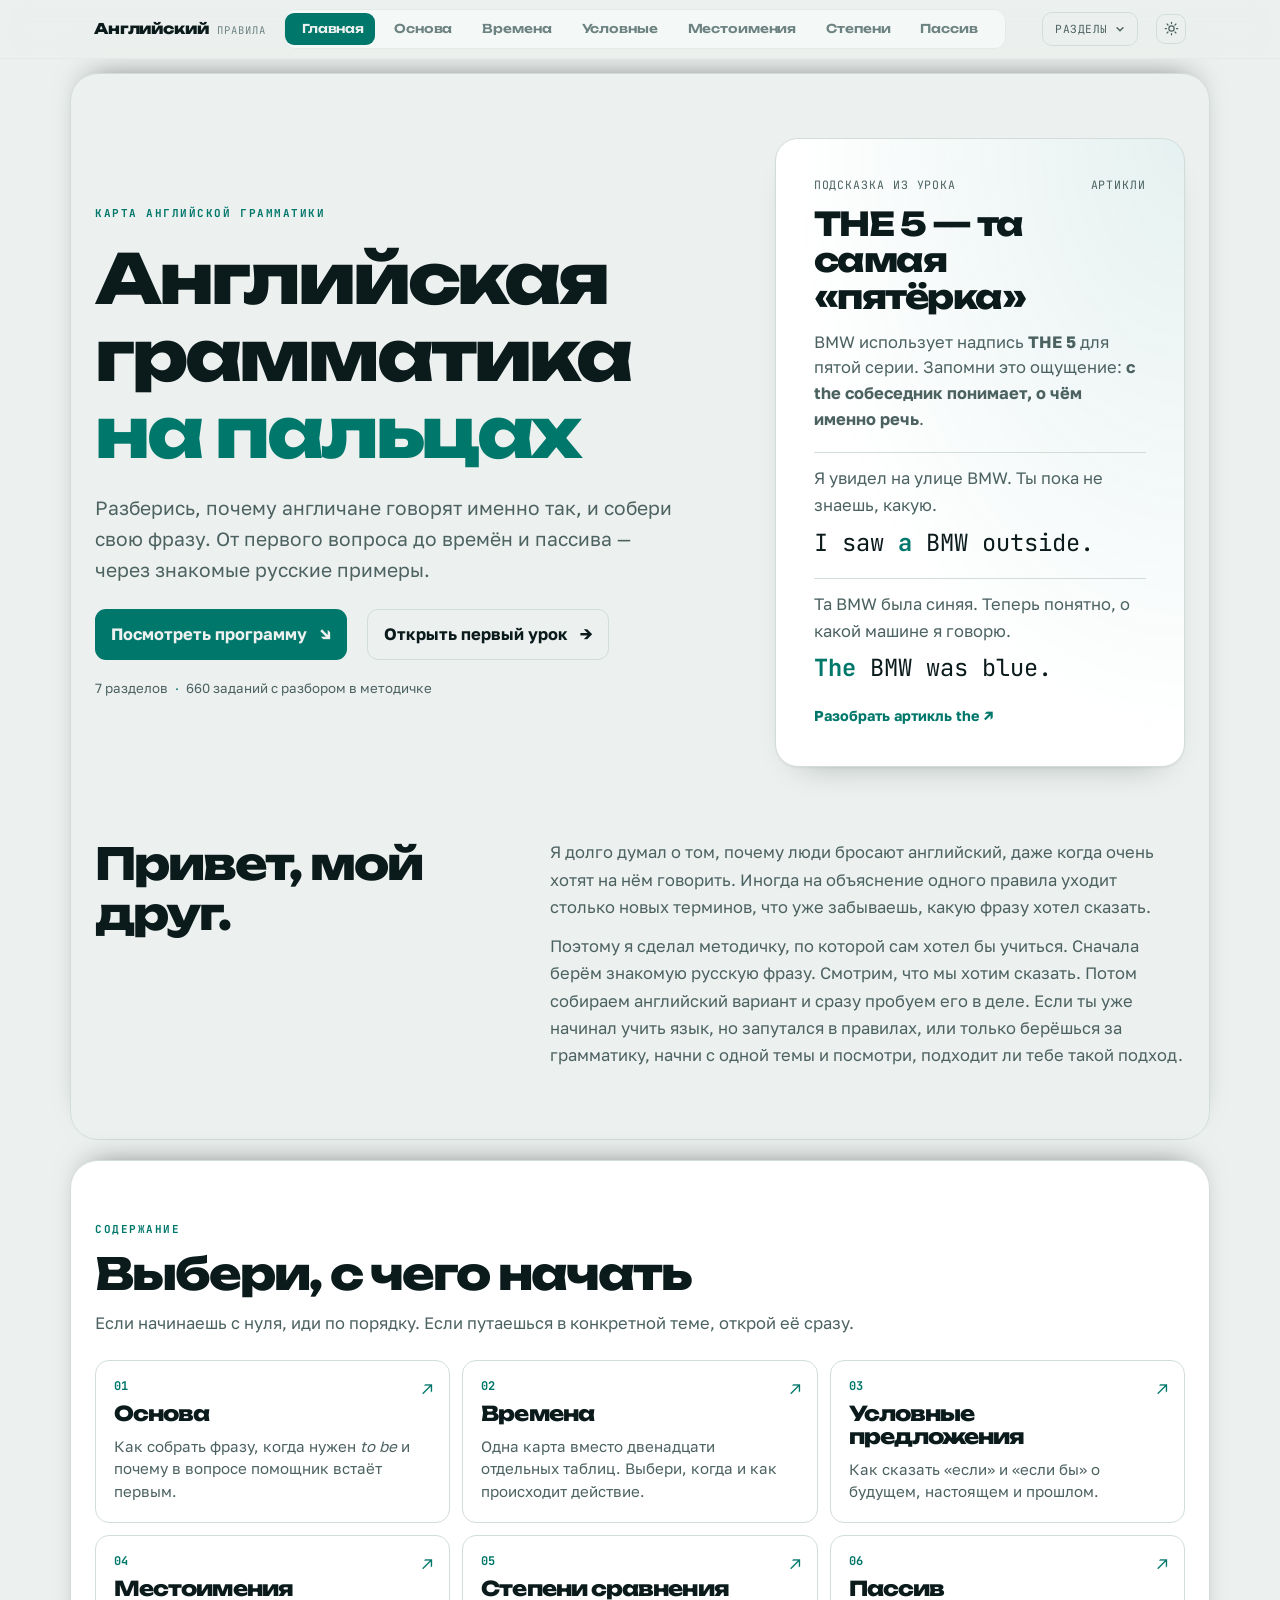
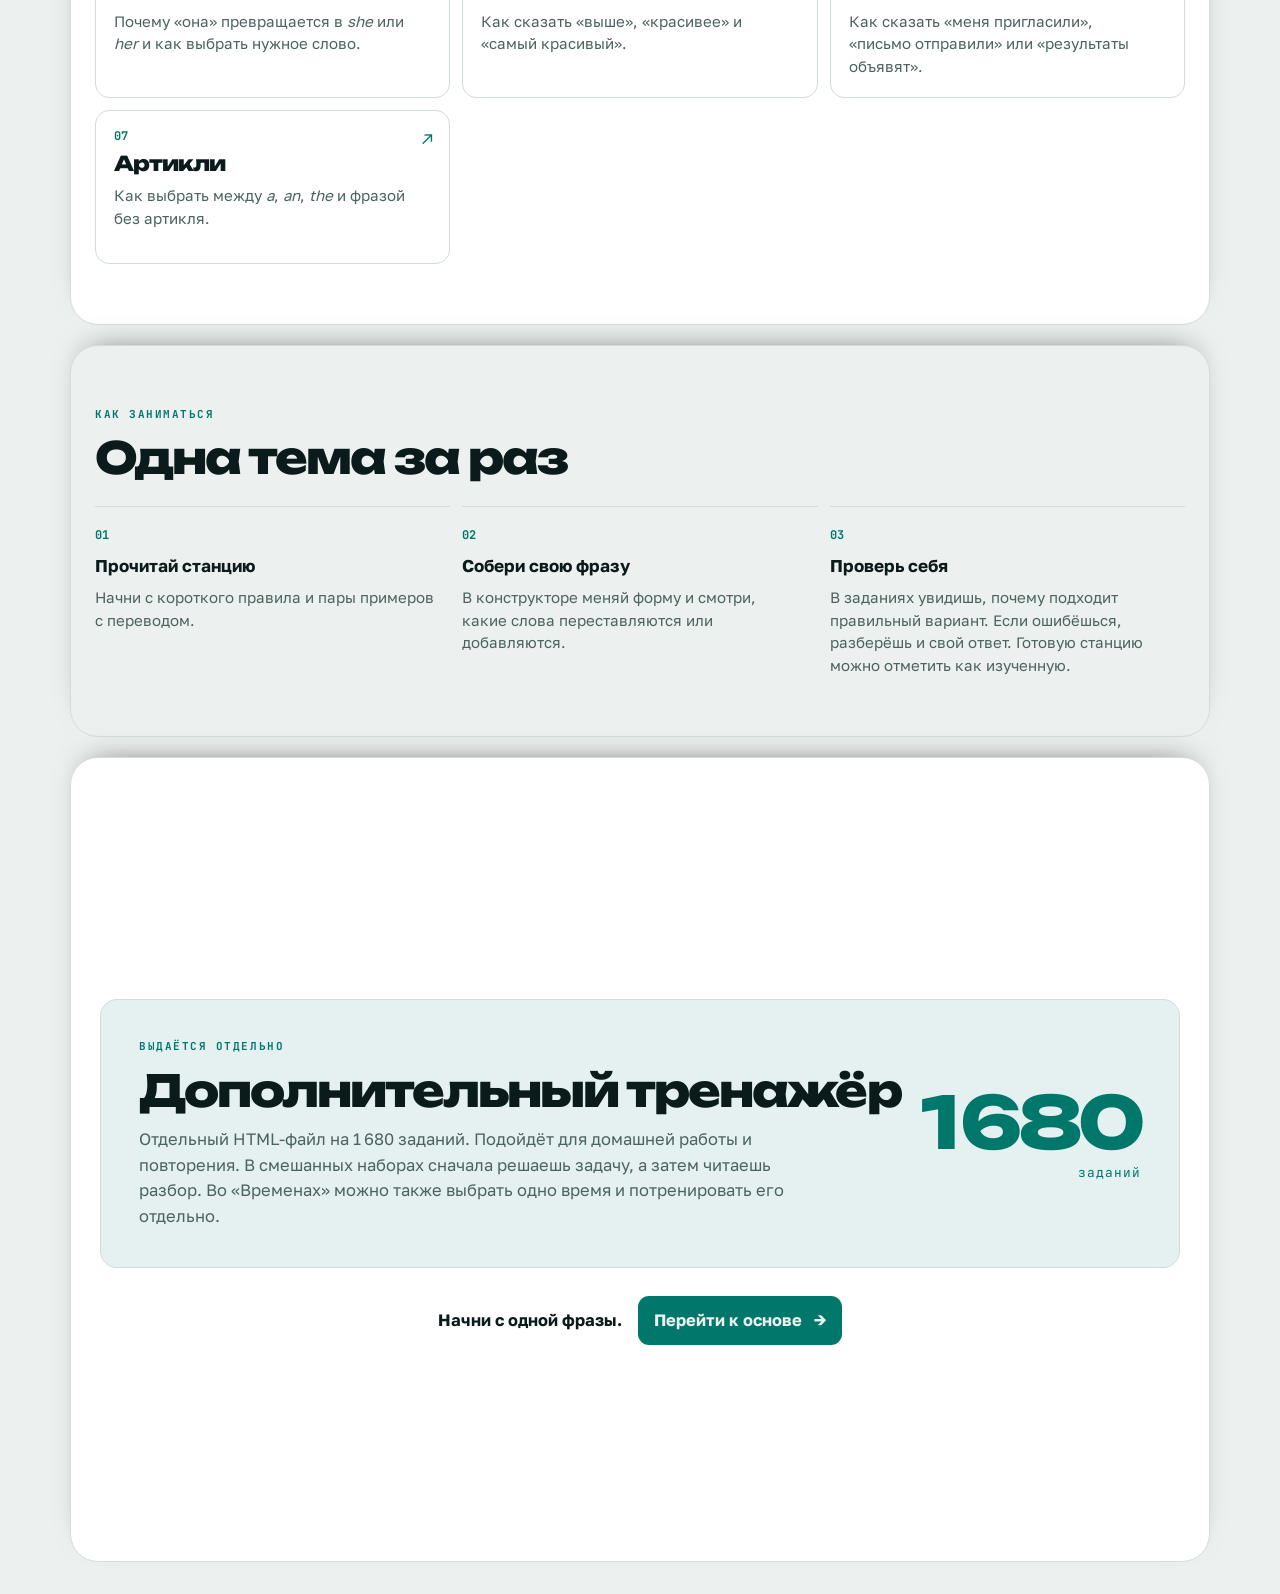
==== commit e5c53a47: "Добавить задания по артиклям в тренажёр" ====
--- a/index.html
+++ b/index.html
@@ -1293,9 +1293,9 @@
       <div>
         <p class="eyebrow">Выдаётся отдельно</p>
         <h2>Дополнительный тренажёр</h2>
-        <p>Отдельный HTML-файл на 1 500 заданий. Подойдёт для домашней работы и повторения. В смешанных наборах сначала решаешь задачу, а затем читаешь разбор. Во «Временах» можно также выбрать одно время и потренировать его отдельно.</p>
+        <p>Отдельный HTML-файл на 1 680 заданий. Подойдёт для домашней работы и повторения. В смешанных наборах сначала решаешь задачу, а затем читаешь разбор. Во «Временах» можно также выбрать одно время и потренировать его отдельно.</p>
       </div>
-      <div class="home-practice__num" aria-hidden="true">1 500<span>заданий</span></div>
+      <div class="home-practice__num" aria-hidden="true">1 680<span>заданий</span></div>
     </div>
   </section>
 
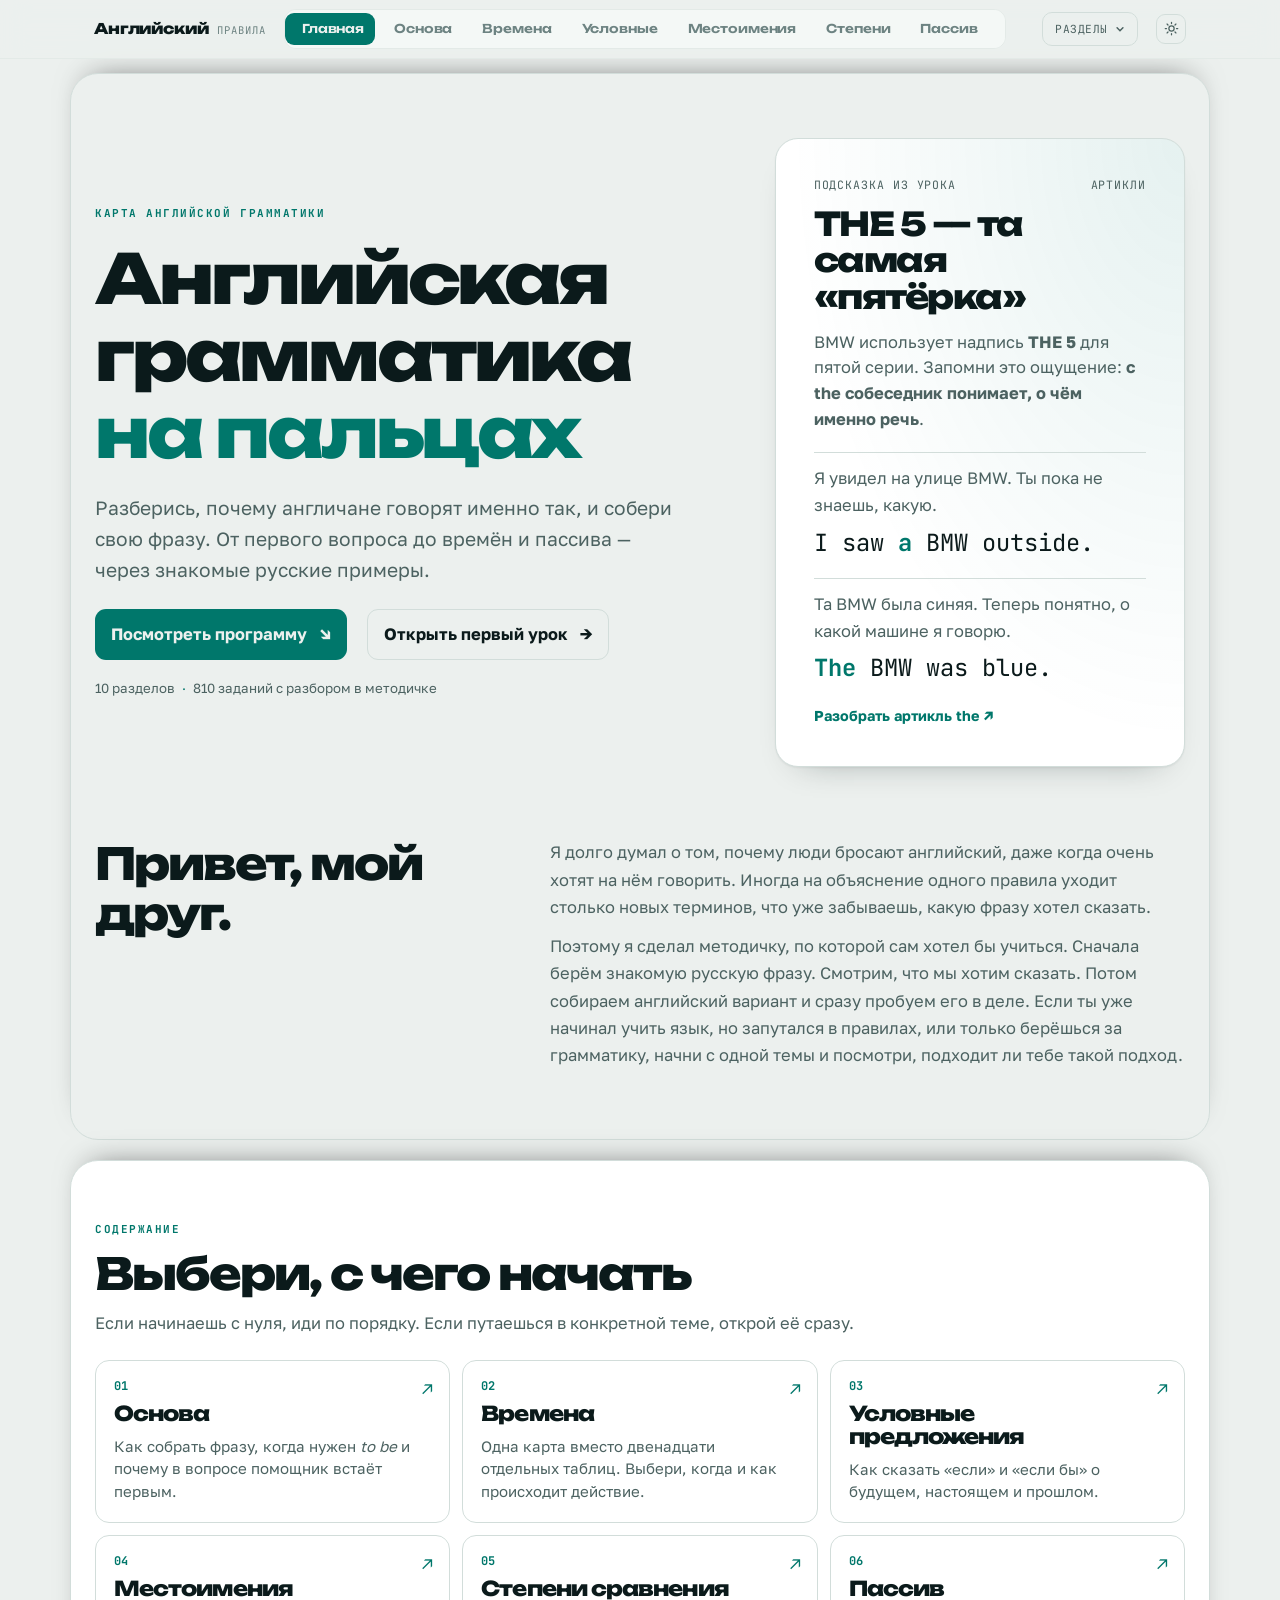
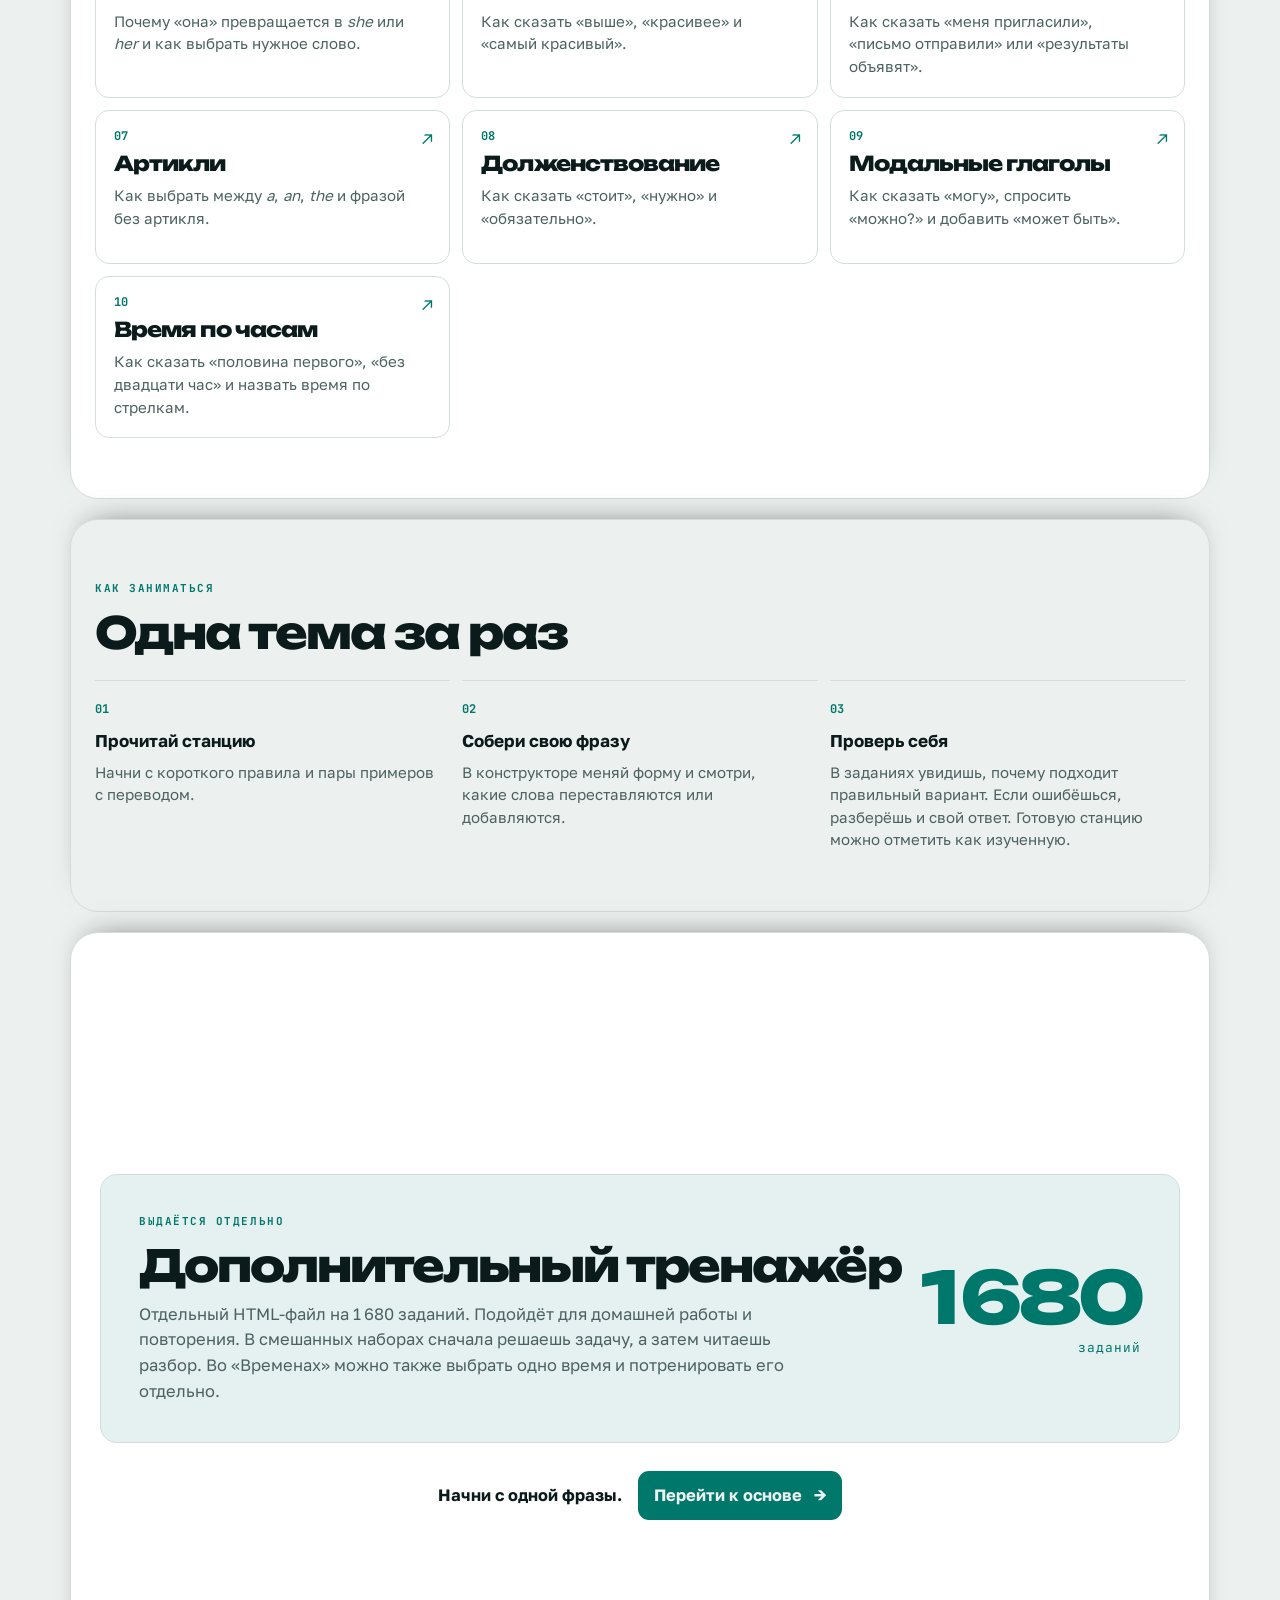
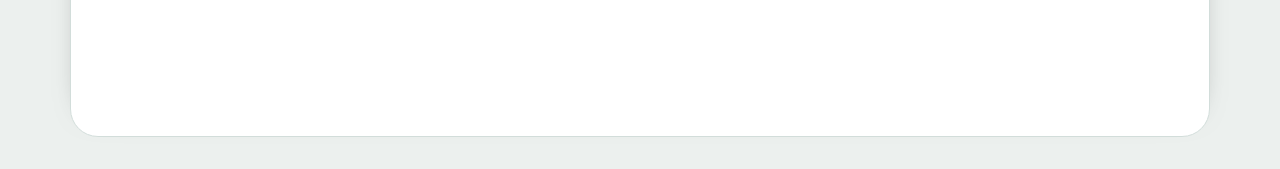
==== commit 6365198e: "Добавить в методичку долженствование, модальные глаголы и время по часам" ====
--- a/index.html
+++ b/index.html
@@ -3,7 +3,7 @@
 <head>
 <meta charset="utf-8">
 <meta name="viewport" content="width=device-width, initial-scale=1">
-<meta name="description" content="Интерактивная методичка по английской грамматике: основа предложения, 12 времён, условные предложения, местоимения, степени сравнения, пассив и артикли. Схемы, конструкторы и 660 заданий с разбором.">
+<meta name="description" content="Интерактивная методичка по английской грамматике: основа предложения, 12 времён, условные предложения, местоимения, степени сравнения, пассив, артикли, долженствование, модальные глаголы и время по часам. Схемы, конструкторы и 810 заданий с разбором.">
 <meta name="color-scheme" content="dark light">
 <meta name="theme-color" content="#0A1213" media="(prefers-color-scheme: dark)">
 <meta name="theme-color" content="#ECF0EE" media="(prefers-color-scheme: light)">
@@ -1065,6 +1065,78 @@
   .tabs button { font-size: .64rem; padding: 6px 6px; }
   .menu__btn { padding: 8px 8px; }
 }
+
+/* Часы, которые используются в объяснениях, конструкторе и заданиях. */
+.clock-builder {
+  grid-template-columns: minmax(0, 1fr) minmax(0, 1fr);
+  align-items: center;
+  gap: clamp(18px, 4vw, 48px);
+}
+.clock-figure { margin: 0; min-width: 0; }
+.clock-face {
+  display: block;
+  width: min(100%, 310px);
+  height: auto;
+  margin-inline: auto;
+}
+.clock-rim { fill: var(--bg-2); stroke: var(--line); stroke-width: 2; }
+.clock-half--to { fill: var(--future-soft); }
+.clock-half--past { fill: var(--present-soft); }
+.clock-divider { stroke: var(--line); stroke-dasharray: 3 4; }
+.clock-tick { stroke: var(--text-mute); stroke-width: 1; opacity: .68; }
+.clock-tick--major { stroke: var(--text-dim); stroke-width: 2; opacity: 1; }
+.clock-number {
+  fill: var(--text);
+  font-family: var(--f-mono);
+  font-size: 14px;
+  text-anchor: middle;
+  dominant-baseline: central;
+}
+.clock-hand { stroke-linecap: round; }
+.clock-hand--hour { stroke: var(--text); stroke-width: 7; }
+.clock-hand--minute { stroke: var(--present); stroke-width: 4; }
+.clock-pin { fill: var(--text); }
+.clock-legend {
+  display: grid;
+  grid-template-columns: repeat(2, minmax(0, 1fr));
+  gap: 8px;
+  margin: 12px auto 0;
+  max-width: 380px;
+  padding: 0;
+  border: 0;
+  font-size: .78rem;
+  text-align: center;
+}
+.clock-legend > span { padding: 5px 6px; border-radius: 8px; }
+.clock-legend__to { color: var(--future); background: var(--future-soft); }
+.clock-legend__past { color: var(--present); background: var(--present-soft); }
+.clock-controls { display: grid; grid-template-columns: auto minmax(0, 1fr); align-items: end; gap: 14px; }
+.clock-controls label { min-width: 0; display: grid; font-size: .8rem; gap: 5px; }
+.clock-controls label[for="hMinute"] { display: flex; flex-wrap: wrap; }
+.clock-controls select {
+  padding: 7px 8px;
+  height: 38px;
+  border: 1px solid var(--line);
+  border-radius: 8px;
+  background: var(--bg);
+  color: var(--text);
+}
+.clock-controls input { margin: 0; width: 100%; height: 38px; accent-color: var(--present); }
+.clock-digits {
+  margin-top: 14px;
+  font: 600 clamp(2rem, 6vw, 4.2rem)/1.2 var(--f-mono);
+  font-variant-numeric: tabular-nums;
+}
+.clock-answer { margin-block: 3px 10px; font-size: clamp(1.2rem, 3vw, 2rem); font-weight: 600; }
+.clock-answer b { color: var(--present); }
+.clock-answer[data-direction="to"] b { color: var(--future); }
+.clock-example { margin: 0 0 20px; }
+.clock-example .clock-face { width: min(100%, 180px); margin-inline: 0; }
+.qz__q .clock-face { width: min(100%, 195px); margin: 10px 0 0; }
+@media (max-width: 620px) {
+  .clock-builder { grid-template-columns: minmax(0, 1fr); }
+  .clock-figure .clock-face { max-width: 245px; }
+}
 /* Главная использует те же цвета и шрифты, что и уроки. */
 .home { --home-accent: var(--present); padding: 14px 0 32px; }
 .home a { color: inherit; text-decoration: none; }
@@ -1186,6 +1258,9 @@
       <button role="tab" data-tab="deg" aria-selected="false" aria-controls="tab-deg">Степени</button>
       <button role="tab" data-tab="passive" aria-selected="false" aria-controls="tab-passive">Пассив</button>
       <button role="tab" id="articlesTab" data-tab="articles" aria-selected="false" aria-controls="tab-articles">Артикли</button>
+      <button role="tab" id="obligationTab" data-tab="obligation" aria-selected="false" aria-controls="tab-obligation">Долженствование</button>
+      <button role="tab" id="modalsTab" data-tab="modals" aria-selected="false" aria-controls="tab-modals">Модальные глаголы</button>
+      <button role="tab" id="clockTab" data-tab="clock" aria-selected="false" aria-controls="tab-clock">Время по часам</button>
     </div>
 
     <div class="dots__wrap">
@@ -1227,7 +1302,7 @@
         <a class="home-primary" href="#home-course">Посмотреть программу <span aria-hidden="true">↘</span></a>
         <a class="home-secondary" href="#s-hero">Открыть первый урок <span aria-hidden="true">→</span></a>
       </div>
-      <p class="home-facts">7 разделов <span>·</span> 660 заданий с разбором в методичке</p>
+      <p class="home-facts">10 разделов <span>·</span> 810 заданий с разбором в методичке</p>
     </div>
     <div class="home-example">
       <div class="home-example__label"><span>ПОДСКАЗКА ИЗ УРОКА</span><span>АРТИКЛИ</span></div>
@@ -1269,6 +1344,9 @@
       <a class="home-card" href="#d-hero"><span class="home-card__num">05</span><span class="home-card__name">Степени сравнения</span><span class="home-card__text">Как сказать «выше», «красивее» и «самый красивый».</span><span class="home-card__arrow" aria-hidden="true">↗</span></a>
       <a class="home-card" href="#v-hero"><span class="home-card__num">06</span><span class="home-card__name">Пассив</span><span class="home-card__text">Как сказать «меня пригласили», «письмо отправили» или «результаты объявят».</span><span class="home-card__arrow" aria-hidden="true">↗</span></a>
       <a class="home-card" href="#a-hero"><span class="home-card__num">07</span><span class="home-card__name">Артикли</span><span class="home-card__text">Как выбрать между <i>a</i>, <i>an</i>, <i>the</i> и фразой без артикля.</span><span class="home-card__arrow" aria-hidden="true">↗</span></a>
+      <a class="home-card" href="#m-hero"><span class="home-card__num">08</span><span class="home-card__name">Долженствование</span><span class="home-card__text">Как сказать «стоит», «нужно» и «обязательно».</span><span class="home-card__arrow" aria-hidden="true">↗</span></a>
+      <a class="home-card" href="#l-hero"><span class="home-card__num">09</span><span class="home-card__name">Модальные глаголы</span><span class="home-card__text">Как сказать «могу», спросить «можно?» и добавить «может быть».</span><span class="home-card__arrow" aria-hidden="true">↗</span></a>
+      <a class="home-card" href="#h-hero"><span class="home-card__num">10</span><span class="home-card__name">Время по часам</span><span class="home-card__text">Как сказать «половина первого», «без двадцати час» и назвать время по стрелкам.</span><span class="home-card__arrow" aria-hidden="true">↗</span></a>
     </div>
   </section>
   </div>
@@ -2600,6 +2678,326 @@
           <tr><td>Один предмет из многих</td><td><code>a / an</code></td><td>I need a cup. I need an empty cup.</td></tr>
           <tr><td>Вещи в целом или без уточнения</td><td>Без артикля</td><td>I collect cups. I need water.</td></tr>
           <tr><td>Уже сказано «моя» или «эта»</td><td><code>my / this</code></td><td>This cup is mine. Where is my cup?</td></tr>
+        </tbody>
+      </table>
+    </div>
+  </div>
+</section>
+</div>
+
+<div class="tabpanel" id="tab-obligation" role="tabpanel" aria-labelledby="obligationTab" hidden>
+<header class="hero" id="m-hero">
+  <div class="wrap">
+    <div class="eyebrow">Долженствование · should, have to, must</div>
+    <h1>Стоит, нужно или <span class="tri">обязательно</span>?</h1>
+    <p class="hero__sub">«Возьми три конфеты, тогда и тебе хватит» — просто совет. «Мы договорились на три конфеты» — уже есть уговор. «Ты обязан помочь ей, она твоя дочь» — так звучит прямое требование. Посмотри, как эти три ситуации звучат по-английски.</p>
+    <div class="hero__meta">
+      <span class="pill">5 станций</span>
+      <span class="pill">конструктор</span>
+      <span class="pill">60 заданий с разбором</span>
+    </div>
+  </div>
+</header>
+
+<section class="sect toc" id="m-toc">
+  <div class="wrap">
+    <div class="sect__head" style="margin-bottom:0">
+      <div class="eyebrow">Оглавление</div>
+      <h2>С чего начать</h2>
+      <p>Сравни ситуации в конструкторе или открой нужную станцию.</p>
+    </div>
+    <div class="toc__g" id="mToc"></div>
+  </div>
+</section>
+
+<section class="sect" id="m-system">
+  <div class="wrap">
+    <div class="sect__head">
+      <div class="eyebrow">Конструктор</div>
+      <h2>Что ты хочешь сказать?</h2>
+      <p>Выбери ситуацию и посмотри, как собрать фразу.</p>
+    </div>
+    <div class="bu">
+      <div class="bu__ctl">
+        <div class="bu__grp">
+          <div class="eyebrow">Ситуация</div>
+          <div class="seg" id="mBuild" role="group" aria-label="Ситуация">
+            <button type="button" data-v="0" aria-pressed="true">Сам советую</button>
+            <button type="button" data-v="1" aria-pressed="false">Уже договорились</button>
+            <button type="button" data-v="2" aria-pressed="false">Настаиваю</button>
+            <button type="button" data-v="3" aria-pressed="false">Стоило бы тогда</button>
+            <button type="button" data-v="4" aria-pressed="false">Был обязан тогда</button>
+          </div>
+        </div>
+      </div>
+      <div class="bu__out">
+        <div class="bu__ru" id="mBuildRu"></div>
+        <div class="train bu__train" id="mBuildTrain" aria-live="polite"></div>
+        <p class="bu__note" id="mBuildNote"></p>
+      </div>
+    </div>
+  </div>
+</section>
+
+<main class="wrap"><div class="roadmap" id="m-road"></div></main>
+
+<section class="sect" id="m-duels">
+  <div class="wrap">
+    <div class="sect__head">
+      <div class="eyebrow">Разбор полётов</div>
+      <h2>Три пары, которые легко спутать</h2>
+    </div>
+    <div class="duels" id="mDuels"></div>
+  </div>
+</section>
+
+<section class="sect" id="m-quiz">
+  <div class="wrap">
+    <div class="sect__head">
+      <div class="eyebrow">Общая проверка</div>
+      <h2>Десять предложений вперемешку</h2>
+      <p>Выбери вариант, который передаёт смысл русской фразы.</p>
+    </div>
+    <div class="drill z-present" id="mQuiz"></div>
+  </div>
+</section>
+
+<section class="sect" id="m-sheet">
+  <div class="wrap">
+    <div class="sect__head">
+      <div class="eyebrow">На один экран</div>
+      <h2>Шпаргалка</h2>
+    </div>
+    <div class="sheet">
+      <table>
+        <thead><tr><th>Что имею в виду</th><th>Что ставлю</th><th>Как это звучит</th></tr></thead>
+        <tbody>
+          <tr><td>Я советую</td><td><code>should</code></td><td>You should take a jacket.</td></tr>
+          <tr><td>Так нужно по уговору или по обстоятельствам</td><td><code>have to / has to</code></td><td>We have to leave at five.</td></tr>
+          <tr><td>Я прямо говорю, что это обязательно</td><td><code>must</code></td><td>You must help her.</td></tr>
+          <tr><td>Нельзя</td><td><code>mustn’t</code></td><td>You mustn’t park here.</td></tr>
+          <tr><td>Можно и без этого</td><td><code>don’t / doesn’t have to</code></td><td>You don’t have to come.</td></tr>
+          <tr><td>Я советую этого избегать</td><td><code>shouldn’t</code></td><td>You shouldn’t stay up late.</td></tr>
+          <tr><td>Тогда стоило бы</td><td><code>should have</code> и третья форма глагола</td><td>You should have bought three candies.</td></tr>
+          <tr><td>Тогда нужно было</td><td><code>had to</code></td><td>You had to buy three candies.</td></tr>
+        </tbody>
+      </table>
+    </div>
+  </div>
+</section>
+</div>
+
+<div class="tabpanel" id="tab-modals" role="tabpanel" aria-labelledby="modalsTab" hidden>
+<header class="hero" id="l-hero">
+  <div class="wrap">
+    <div class="eyebrow">Модальные глаголы</div>
+    <h1>Могу, можно или <span class="tri">может быть</span>?</h1>
+    <p class="hero__sub">В предложениях «Я приду», «Я могу прийти» и «Может быть, я приду» действие одно и то же. Разница в том, что ты хочешь сказать об этом действии. В английском эту работу делают слова вроде <b>can</b> и <b>might</b>. А вопрос и отрицание они собирают сами.</p>
+    <div class="hero__meta">
+      <span class="pill">3 станции</span>
+      <span class="pill">конструктор</span>
+      <span class="pill">40 заданий с разбором</span>
+    </div>
+  </div>
+</header>
+
+<section class="sect toc" id="l-toc">
+  <div class="wrap">
+    <div class="sect__head" style="margin-bottom:0">
+      <div class="eyebrow">Оглавление</div>
+      <h2>С чего начать</h2>
+      <p>Попробуй конструктор или открой нужную станцию.</p>
+    </div>
+    <div class="toc__g" id="lToc"></div>
+  </div>
+</section>
+
+<section class="sect" id="l-system">
+  <div class="wrap">
+    <div class="sect__head">
+      <div class="eyebrow">Конструктор</div>
+      <h2>Что происходит с can?</h2>
+      <p>Выбери вид фразы и посмотри, где окажется <b>can</b>.</p>
+    </div>
+    <div class="bu">
+      <div class="bu__ctl">
+        <div class="bu__grp">
+          <div class="seg" id="lBuild" role="group" aria-label="Вид фразы">
+            <button type="button" data-v="0" aria-pressed="true">Можешь</button>
+            <button type="button" data-v="1" aria-pressed="false">Не можешь</button>
+            <button type="button" data-v="2" aria-pressed="false">Можешь?</button>
+          </div>
+        </div>
+      </div>
+      <div class="bu__out">
+        <div class="bu__ru" id="lBuildRu"></div>
+        <div class="train bu__train" id="lBuildTrain" aria-live="polite"></div>
+        <p class="bu__note" id="lBuildNote"></p>
+      </div>
+    </div>
+  </div>
+</section>
+
+<main class="wrap"><div class="roadmap" id="l-road"></div></main>
+
+<section class="sect" id="l-duels">
+  <div class="wrap">
+    <div class="sect__head">
+      <div class="eyebrow">Разбор полётов</div>
+      <h2>Как меняется смысл</h2>
+    </div>
+    <div class="duels" id="lDuels"></div>
+  </div>
+</section>
+
+<section class="sect" id="l-quiz">
+  <div class="wrap">
+    <div class="sect__head">
+      <div class="eyebrow">Общая проверка</div>
+      <h2>Десять предложений вперемешку</h2>
+      <p>Выбери вариант, который передаёт смысл русской фразы.</p>
+    </div>
+    <div class="drill z-present" id="lQuiz"></div>
+  </div>
+</section>
+
+<section class="sect" id="l-sheet">
+  <div class="wrap">
+    <div class="sect__head">
+      <div class="eyebrow">На один экран</div>
+      <h2>Шпаргалка</h2>
+    </div>
+    <div class="sheet">
+      <table>
+        <thead><tr><th>Что хочу сказать</th><th>Что ставлю</th><th>Как это звучит</th></tr></thead>
+        <tbody>
+          <tr><td>Могу или умею</td><td><code>can</code></td><td>I can swim.</td></tr>
+          <tr><td>Не могу</td><td><code>can’t / cannot</code></td><td>I can’t swim.</td></tr>
+          <tr><td>Умел раньше</td><td><code>could</code></td><td>I could swim when I was five.</td></tr>
+          <tr><td>Можно мне?</td><td><code>Can / Could / May I…?</code></td><td>May I come in?</td></tr>
+          <tr><td>Не мог бы ты?</td><td><code>Could / Would you…?</code></td><td>Could you open the window?</td></tr>
+          <tr><td>Может быть</td><td><code>may / might</code></td><td>It might rain.</td></tr>
+          <tr><td>Возможно, не</td><td><code>may not / might not</code></td><td>She might not come.</td></tr>
+        </tbody>
+      </table>
+    </div>
+  </div>
+</section>
+</div>
+
+<div class="tabpanel" id="tab-clock" role="tabpanel" aria-labelledby="clockTab" hidden>
+<header class="hero" id="h-hero">
+  <div class="wrap">
+    <div class="eyebrow">Время по часам · past, to, half, quarter</div>
+    <h1>Сколько минут прошло? <span class="tri">А сколько осталось?</span></h1>
+    <p class="hero__sub">Делим циферблат пополам. В 12:20 считаем минуты после двенадцати. В 12:40 уже ближе к часу, поэтому считаем минуты до него — как по-русски «без двадцати час».</p>
+    <div class="hero__meta">
+      <span class="pill">4 станции</span>
+      <span class="pill">интерактивные часы</span>
+      <span class="pill">50 заданий с разбором</span>
+    </div>
+  </div>
+</header>
+
+<section class="sect toc" id="h-toc">
+  <div class="wrap">
+    <div class="sect__head" style="margin-bottom:0">
+      <div class="eyebrow">Оглавление</div>
+      <h2>С чего начать</h2>
+      <p>Покрути стрелки или открой нужную станцию.</p>
+    </div>
+    <div class="toc__g" id="hToc"></div>
+  </div>
+</section>
+
+<section class="sect" id="h-system">
+  <div class="wrap">
+    <div class="sect__head">
+      <div class="eyebrow">Конструктор</div>
+      <h2>Который час?</h2>
+      <p>Выбери пример или передвинь минутную стрелку. Посмотри, как меняется фраза после :30.</p>
+    </div>
+    <div class="bu">
+      <div class="bu__ctl">
+        <div class="seg" id="hPresets" role="group" aria-label="Примеры времени на часах">
+          <button type="button" data-minute="0" aria-pressed="false">12:00</button>
+          <button type="button" data-minute="15" aria-pressed="false">12:15</button>
+          <button type="button" data-minute="20" aria-pressed="true">12:20</button>
+          <button type="button" data-minute="30" aria-pressed="false">12:30</button>
+          <button type="button" data-minute="40" aria-pressed="false">12:40</button>
+          <button type="button" data-minute="45" aria-pressed="false">12:45</button>
+        </div>
+      </div>
+      <div class="bu__out clock-builder">
+        <figure class="clock-figure">
+          <div id="hDial"></div>
+          <figcaption class="clock-legend">
+            <span class="clock-legend__to"><b>to</b> · до следующего часа</span>
+            <span class="clock-legend__past"><b>past</b> · после текущего часа</span>
+          </figcaption>
+        </figure>
+        <div class="clock-readout">
+          <div class="clock-controls">
+            <label for="hHour">Час
+              <select id="hHour">
+                <option>1</option><option>2</option><option>3</option><option>4</option><option>5</option><option>6</option>
+                <option>7</option><option>8</option><option>9</option><option>10</option><option>11</option><option selected>12</option>
+              </select>
+            </label>
+            <label for="hMinute">Минуты <span id="hMinuteValue" aria-hidden="true">20</span>
+              <input id="hMinute" type="range" min="0" max="59" value="20">
+            </label>
+          </div>
+          <div class="clock-result" aria-live="polite">
+            <div class="clock-digits" id="hTime"></div>
+            <div class="clock-answer" id="hAnswer" lang="en"></div>
+            <p class="bu__note" id="hNote"></p>
+          </div>
+        </div>
+      </div>
+    </div>
+  </div>
+</section>
+
+<main class="wrap"><div class="roadmap" id="h-road"></div></main>
+
+<section class="sect" id="h-duels">
+  <div class="wrap">
+    <div class="sect__head">
+      <div class="eyebrow">Разбор полётов</div>
+      <h2>Один час, разные слова</h2>
+    </div>
+    <div class="duels" id="hDuels"></div>
+  </div>
+</section>
+
+<section class="sect" id="h-quiz">
+  <div class="wrap">
+    <div class="sect__head">
+      <div class="eyebrow">Общая проверка</div>
+      <h2>Десять заданий вперемешку</h2>
+      <p>Посмотри на стрелки или цифры и выбери, как сказать это по-английски.</p>
+    </div>
+    <div class="drill z-present" id="hQuiz"></div>
+  </div>
+</section>
+
+<section class="sect" id="h-sheet">
+  <div class="wrap">
+    <div class="sect__head">
+      <div class="eyebrow">На один экран</div>
+      <h2>Шпаргалка</h2>
+    </div>
+    <div class="sheet">
+      <table>
+        <thead><tr><th>На часах</th><th>Как сказать</th><th>Как посчитать</th></tr></thead>
+        <tbody>
+          <tr><td>12:00</td><td><code>twelve o’clock</code></td><td>Ровно двенадцать.</td></tr>
+          <tr><td>12:15</td><td><code>a quarter past twelve</code></td><td>После двенадцати прошла четверть часа.</td></tr>
+          <tr><td>12:20</td><td><code>twenty past twelve</code></td><td>После двенадцати прошло 20 минут.</td></tr>
+          <tr><td>12:30</td><td><code>half past twelve</code></td><td>После двенадцати прошло полчаса.</td></tr>
+          <tr><td>12:40</td><td><code>twenty to one</code></td><td>До часу осталось 20 минут.</td></tr>
+          <tr><td>12:45</td><td><code>a quarter to one</code></td><td>До часу осталась четверть часа.</td></tr>
         </tbody>
       </table>
     </div>
@@ -3115,258 +3513,258 @@
 
 'present-simple': [
   Q('My sister ___ in a hospital.',
-    ['+works', 'Профессия — постоянное свойство, а не текущий момент. И sister = «она», значит глагол забирает -s.'],
-    ['work', 'Без -s глагол идёт только с I / you / we / they. Подлежащее здесь одно — sister.'],
+    ['+works', 'Сестра работает там постоянно. My sister можно заменить на she, поэтому к work добавляем -s.'],
+    ['work', 'My sister можно заменить на she. В этой фразе к work нужно добавить -s.'],
     ['is working', 'Это «занята прямо сейчас» или «временно подрабатывает». Про профессию так не говорят.']),
   Q('The sun ___ in the east.',
-    ['+rises', 'Факт мира, верный всегда. The sun — «оно», поэтому -s.'],
-    ['rise', 'Потерялась -s: подлежащее одно, значит буква уходит глаголу.'],
+    ['+rises', 'Солнце встаёт на востоке каждый день. The sun можно заменить на it, поэтому к rise добавляем -s.'],
+    ['rise', 'The sun можно заменить на it. В этой фразе к rise нужно добавить -s.'],
     ['is rising', 'Так сказал бы человек, который смотрит на горизонт прямо сейчас. А это закон природы.']),
   Q('___ she speak French?',
-    ['+Does', 'Вопрос в Present Simple строится через do / does, а для she — только does.'],
+    ['+Does', 'Спрашиваем, говорит ли она по-французски. С she ставим Does в начало, а speak оставляем как в словаре.'],
     ['Do', 'Do идёт с I / you / we / they. Для she нужна форма does.'],
-    ['Is', 'После is обязателен -ing: Is she speaking? Но это был бы вопрос про текущую секунду.']),
+    ['Is', 'С is и speaking получилось бы «она сейчас говорит?». Здесь спрашиваем, говорит ли она по-французски вообще.']),
   Q('We ___ TV in the morning.',
-    ['+don\'t watch', 'Отрицание привычки: для we — don\'t, а глагол остаётся в начальной форме.'],
+    ['+don\'t watch', 'Говорим, чего мы обычно не делаем. С we берём don’t, а дальше ставим watch как в словаре.'],
     ['doesn\'t watch', 'Doesn\'t сочетается только с he / she / it. С we нужен don\'t.'],
-    ['don\'t watching', 'После don\'t глагол всегда голый. Окончанию -ing тут взяться неоткуда.']),
+    ['don\'t watching', 'После don\'t ставим watch как в словаре, без -ing.']),
   Q('The train ___ at 6:45 every morning.',
-    ['+leaves', 'Расписание — это всегда Present Simple, даже когда речь про завтрашний поезд.'],
+    ['+leaves', 'Поезд отправляется так каждое утро. The train можно заменить на it, поэтому к leave добавляем -s.'],
     ['is leaving', 'Так говорит человек, стоящий на перроне: «отходит прямо сейчас». А это строка расписания.'],
-    ['leave', 'The train — одно подлежащее, поэтому -s обязательна.']),
+    ['leave', 'The train можно заменить на it. К leave здесь добавляем -s.']),
   Q('He ___ coffee — he prefers tea.',
-    ['+doesn\'t drink', 'Постоянная привычка в отрицании. He → doesn\'t.'],
+    ['+doesn\'t drink', 'Он обычно не пьёт кофе. С he берём doesn’t, а drink оставляем как в словаре.'],
     ['don\'t drink', 'С he форма don\'t невозможна, нужна doesn\'t.'],
     ['isn\'t drinking', 'Это значило бы «прямо сейчас не пьёт», хотя речь о вкусах вообще.']),
   Q('Cats ___ up to 16 hours a day.',
-    ['+sleep', 'Буква s уже стоит у подлежащего (cats), значит глагол остаётся без неё.'],
-    ['sleeps', 'Две s сразу нельзя: либо cats sleep, либо a cat sleeps.'],
+    ['+sleep', 'Речь о кошках вообще. Cats можно заменить на they, поэтому sleep оставляем без -s.'],
+    ['sleeps', 'Cats можно заменить на they, поэтому говорим cats sleep. Об одной кошке сказали бы a cat sleeps.'],
     ['are sleeping', 'Это про кошек, которые спят прямо сейчас. А тут — свойство кошек вообще.']),
   Q('Water ___ at zero degrees.',
-    ['+freezes', 'Закон природы. Water — «оно», поэтому -s.'],
-    ['freeze', 'Пропала -s у третьего лица.'],
-    ['froze', 'Past Simple сделал бы это разовым событием в прошлом, а закон верен всегда.']),
+    ['+freezes', 'Это общий факт. Water здесь можно заменить на it, поэтому к freeze добавляем -s.'],
+    ['freeze', 'Water здесь можно заменить на it. Добавляем -s к глаголу.'],
+    ['froze', 'Froze значит «замёрзла» в какой-то момент. Здесь говорим о том, что происходит обычно.']),
   Q('How often ___ you ___ to the gym?',
-    ['+do / go', 'How often спрашивает про регулярность — это Present Simple. Для you вспомогательный do.'],
+    ['+do / go', 'How often значит «как часто». После этих слов ставим do, потом you и go без окончания.'],
     ['are / going', 'Это спросило бы, куда вы идёте сейчас. How often про такое не спрашивают.'],
     ['does / go', 'Does только для he / she / it. Для you — do.']),
   Q('This soup ___ delicious.',
-    ['+tastes', 'Taste в значении «быть на вкус» — глагол состояния, у него не бывает -ing.'],
+    ['+tastes', 'Говорим, какой суп на вкус. This soup можно заменить на it, поэтому к taste добавляем -s.'],
     ['is tasting', 'Is tasting значит «пробует на вкус» — так говорят о человеке, а не о супе.'],
     ['taste', 'Soup — «оно», поэтому нужна -s.'])
 ],
 
 'past-simple': [
   Q('I ___ him at the station yesterday.',
-    ['+saw', 'Yesterday назвало время — значит Past Simple. See → saw.'],
-    ['have seen', 'Точное время в прошлом полностью выключает Present Perfect.'],
+    ['+saw', 'Yesterday значит «вчера». Берём вторую форму see — saw. Запомни ряд see, saw, seen.'],
+    ['have seen', 'В предложении уже назван момент в прошлом. Здесь нужна форма прошедшего без have.'],
     ['seen', 'Seen — третья форма, она не может стоять без have или had.']),
   Q('___ you ___ the film last night?',
-    ['+Did / see', 'Вопрос о прошлом: did плюс глагол в начальной форме.'],
+    ['+Did / see', 'Last night значит «вчера вечером». Ставим Did в начало, а see оставляем как в словаре.'],
     ['Did / saw', 'Did уже забрал прошедшее себе, поэтому глагол возвращается в начальную форму.'],
-    ['Have / seen', 'Last night — прямая координата во времени, перфект тут невозможен.']),
+    ['Have / seen', 'Last night значит «вчера вечером». Спрашиваем об этом времени через did или через was / were, если речь о процессе.']),
   Q('She ___ me back after the interview.',
-    ['+didn\'t call', 'Отрицание в прошедшем: didn\'t плюс начальная форма.'],
+    ['+didn\'t call', 'Она не перезвонила после того собеседования. Берём didn’t, а call оставляем как в словаре.'],
     ['didn\'t called', 'Два показателя прошедшего сразу. Прошедшее уже сидит в didn\'t.'],
-    ['hasn\'t called', 'Это «до сих пор не перезвонила», а не факт из закрытого прошлого.']),
+    ['hasn\'t called', 'Hasn’t called значит «до сих пор не перезвонила». Здесь рассказываем, что было после того собеседования.']),
   Q('We ___ to Berlin in 2019.',
-    ['+moved', 'Назван год — координата есть, значит Past Simple.'],
-    ['have moved', 'In 2019 выключает перфект: он не терпит указаний на время.'],
+    ['+moved', 'Переезд был в 2019 году. Для прошедшего к move добавляем -d и получаем moved.'],
+    ['have moved', 'В предложении уже назван год. Для рассказа о событии в тот год здесь берём форму прошедшего без have.'],
     ['were moving', 'Переезд подан как факт, а не как процесс, растянутый во времени.']),
   Q('Where ___ you ___ this jacket?',
-    ['+did / buy', 'Вопрос о конкретной покупке в прошлом: did плюс начальная форма.'],
+    ['+did / buy', 'Спрашиваем, где купили куртку. После Where ставим did, потом you и buy без окончания.'],
     ['did / bought', 'После did глагол не меняется.'],
-    ['was / buying', 'Покупка — точечное событие, его не растягивают в процесс.']),
+    ['was / buying', 'С you здесь нельзя поставить was. Для вопроса о том, где купили куртку, берём did и buy.']),
   Q('He ___ born in 1990.',
-    ['+was', 'Родиться — это устойчивое was / were born. И год назван, значит прошедшее.'],
+    ['+was', 'Он родился в 1990 году. Для he берём be в прошедшем, то есть was, и говорим was born.'],
     ['is', 'Рождение произошло в прошлом и закончилось, настоящее время тут не подходит.'],
-    ['has been', 'С точной датой перфект невозможен.']),
+    ['has been', 'Год рождения уже назван. С he в такой фразе говорим was born.']),
   Q('They ___ the house two years ago.',
-    ['+built', 'Ago всегда тянет за собой Past Simple.'],
-    ['have built', 'Ago — это прямая координата, перфект от неё выключается.'],
-    ['had built', 'Предпрошедшее нужно, только если в прошлом есть второе событие, к которому мы привязываемся.']),
+    ['+built', 'Two years ago значит «два года назад». Берём вторую форму build — built.'],
+    ['have built', 'Ago говорит, сколько времени назад это случилось. Здесь нужна форма прошедшего без have.'],
+    ['had built', 'Had built значит «уже построили к тому моменту». Здесь просто сказано, что дом построили два года назад.']),
   Q('I ___ to school by bus when I was a child.',
-    ['+went', '«Когда я был ребёнком» — закрытый период в прошлом.'],
+    ['+went', 'Речь о поездках в детстве. Для прошедшего берём вторую форму go — went.'],
     ['go', 'Настоящее время противоречит словам when I was a child.'],
-    ['have gone', 'Период закрыт, а перфекту нужна связь с настоящим.']),
+    ['have gone', 'Детство уже прошло. Говорим о привычке того времени и берём went.']),
   Q('___ they at home last weekend?',
-    ['+Were', 'У глагола be свой вопрос: он сам выходит вперёд, did не нужен. They → were.'],
+    ['+Were', 'Спрашиваем, были ли они дома. Для they берём be в прошедшем, то есть were, и выносим его в начало.'],
     ['Did', 'Did потребовал бы смысловой глагол: Did they stay at home? С самим be так не строят.'],
     ['Was', 'Was идёт с I / he / she / it, а для they нужна форма were.']),
   Q('The concert ___ at eight and ___ at eleven.',
-    ['+started / finished', 'Два факта в закрытом прошлом подряд — оба в Past Simple.'],
-    ['was starting / finished', 'Начало концерта — точка, а не тянущийся фон.'],
-    ['has started / finished', 'Времена смешаны, и перфект не годится для рассказа о завершённом вечере.'])
+    ['+started / finished', 'Концерт начался и закончился в тот вечер. К start и finish добавляем -ed.'],
+    ['was starting / finished', 'Was starting звучит как «концерт уже начинался в тот момент». Здесь просто называем, во сколько он начался и закончился.'],
+    ['has started / finished', 'Рассказываем, что произошло в тот вечер. К start и finish добавляем -ed, без has.'])
 ],
 
 'future-simple': [
   Q('That bag looks heavy. I ___ you.',
-    ['+\'ll help', 'Решение родилось прямо сейчас, в ответ на увиденное. Это и есть работа will.'],
+    ['+\'ll help', 'Увидел тяжёлую сумку и тут же решил помочь. Ставим will, в разговоре ’ll, а help оставляем как в словаре.'],
     ['\'m going to help', 'Going to означало бы, что вы решили помочь заранее, ещё не видя сумку.'],
-    ['help', 'Present Simple не выражает решение о будущем.']),
+    ['help', 'Этот вариант звучит как привычка. Здесь решение принято сейчас, поэтому нужен will.']),
   Q('Look at those clouds! It ___.',
-    ['+is going to rain', 'Есть видимые признаки, и вы делаете вывод из того, что перед глазами.'],
+    ['+is going to rain', 'Ты видишь тучи и по ним понимаешь, что скоро дождь. С it говорим is going to rain.'],
     ['will rain', 'Will — это мнение или прогноз. А здесь вы прямо показываете на тучи.'],
-    ['rains', 'Present Simple описал бы привычку климата, а не это конкретное небо.']),
+    ['rains', 'Rains описывает то, что обычно бывает. Ты смотришь на тучи и говоришь, что скоро пойдёт дождь.']),
   Q('I\'ve already decided: I ___ a new laptop.',
-    ['+am going to buy', 'Решение принято заранее — об этом прямо сказано словом decided.'],
-    ['will buy', 'Will противоречит already decided: он для решений, рождающихся в момент речи.'],
+    ['+am going to buy', 'Already decided значит «уже решил». Для заранее принятого решения подойдёт am going to buy.'],
+    ['will buy', 'Will buy сообщает «куплю». Am going to buy лучше передаёт намерение, о котором уже решили.'],
     ['buy', 'Ничто не указывает на будущее.']),
   Q('If it ___ tomorrow, we\'ll stay in.',
-    ['+rains', 'После if будущее выражают настоящим временем.'],
-    ['will rain', 'После if will не ставят — это одно из самых устойчивых правил английского.'],
+    ['+rains', 'Речь про завтра, но сразу после if ставим rains, как в настоящем. С it глагол получает -s.'],
+    ['will rain', 'Здесь will стоит в части про результат. Сразу после if берём форму как в настоящем.'],
     ['is raining', 'В условии нужна простая форма, а не процесс.']),
   Q('I promise I ___ anyone.',
-    ['+won\'t tell', 'Обещание — классическая работа will.'],
+    ['+won\'t tell', 'I promise значит «обещаю». Will not сокращается до won’t, а tell остаётся как в словаре.'],
     ['am not telling', 'Это про договорённость или процесс, а не про обещание.'],
-    ['don\'t tell', 'Present Simple звучит как общее правило, а не как обещание.']),
+    ['don\'t tell', 'Don’t tell звучит как «обычно не рассказываю». Для обещания «не расскажу» говорим won’t tell.']),
   Q('— The phone\'s ringing. — I ___ it.',
-    ['+\'ll get', 'Реакция, родившаяся в момент речи.'],
+    ['+\'ll get', 'Телефон зазвонил, и ты тут же решил ответить. Говорим I’ll get it.'],
     ['\'m getting', 'Это значило бы, что вы шли к телефону по заранее составленному плану.'],
     ['get', 'Нет никакого указания на будущее действие.']),
   Q('Don\'t worry, I\'m sure she ___ it.',
-    ['+will like', 'Прогноз, мнение — территория will. Слова I\'m sure это подтверждают.'],
-    ['is liking', 'Like — глагол состояния, -ing у него не бывает.'],
+    ['+will like', 'I’m sure значит «я уверен». Для прогноза ставим will, а like оставляем как в словаре.'],
+    ['is liking', 'Здесь прогноз «ей понравится». Для этого говорим will like.'],
     ['likes', 'Это про «вообще любит», а не про будущую реакцию на подарок.']),
   Q('We ___ dinner with Tom on Friday — we arranged it last week.',
-    ['+are having', 'Личная договорённость с датой — это Present Continuous в роли будущего.'],
-    ['will have', 'Will не годится: решение приняли неделю назад, а не сейчас.'],
-    ['have', 'Present Simple подошёл бы для расписания поезда, но не для личной встречи.']),
+    ['+are having', 'Об ужине уже договорились. Для такого плана можно сказать are having, даже если встреча только в пятницу.'],
+    ['will have', 'Will have сообщает, что ужин состоится. Are having подчёркивает, что об ужине уже договорились.'],
+    ['have', 'Форма без am, is или are здесь звучит как расписание. Мы говорим о личной договорённости.']),
   Q('I think prices ___ next year.',
-    ['+will rise', 'I think — прямой маркер прогноза, а прогноз это will.'],
+    ['+will rise', 'I think значит «думаю». Прогноз на следующий год строим с will, дальше идёт rise без окончания.'],
     ['are rising', 'Это про то, что цены растут прямо сейчас.'],
-    ['rise', 'Present Simple не описывает следующий год.']),
+    ['rise', 'Rise без will звучит как обычное дело. Здесь прогноз на следующий год, поэтому will rise.']),
   Q('When you ___ home, call me.',
-    ['+get', 'После when о будущем говорят настоящим временем — так же, как после if.'],
-    ['will get', 'После when will не ставят.'],
+    ['+get', '«Когда доберёшься домой». После when в этой части фразы ставим get как в настоящем.'],
+    ['will get', 'Здесь после when говорим, когда нужно позвонить. Ставим get как в настоящем.'],
     ['got', 'Прошедшее время противоречит просьбе о будущем.'])
 ],
 
 'present-continuous': [
   Q('Be quiet! The baby ___.',
-    ['+is sleeping', 'Прямо сейчас, в эту секунду — поэтому и просят замолчать.'],
+    ['+is sleeping', 'Ребёнок спит сейчас. Для the baby берём is, к sleep добавляем -ing.'],
     ['sleeps', 'Это про режим ребёнка вообще, а просьба — про текущий момент.'],
     ['slept', 'Прошедшее время не объясняет, почему надо молчать сейчас.']),
   Q('I ___ what you mean.',
-    ['+don\'t understand', 'Understand — глагол состояния, -ing у него не бывает.'],
-    ['am not understanding', 'Понимать нельзя «нарочно, с усилием», поэтому Continuous тут невозможен.'],
+    ['+don\'t understand', 'Говорим «я не понимаю». С I ставим don’t, а understand оставляем как в словаре.'],
+    ['am not understanding', 'Здесь говорим, что не понимаем смысл. Для этого обычно говорят don’t understand.'],
     ['didn\'t understand', 'Это про прошлое, а речь о непонимании прямо сейчас.']),
   Q('She ___ with her parents this month.',
-    ['+is living', 'Временная ситуация, ограниченная периодом this month.'],
+    ['+is living', 'Она живёт у родителей только в этом месяце. Для she берём is и добавляем -ing к live, убрав e.'],
     ['lives', 'Это означало бы, что она живёт с родителями всегда.'],
-    ['is live', 'После is обязательно нужен -ing.']),
+    ['is live', 'Здесь говорим о том, чем кто-то занят. После is к основному глаголу добавляем -ing.']),
   Q('Why ___ you ___ at me like that?',
-    ['+are / looking', 'Прямо сейчас, в этот момент разговора.'],
+    ['+are / looking', 'Ты спрашиваешь про взгляд прямо сейчас. Ставим are перед you, а к look добавляем -ing.'],
     ['do / look', 'Это спросило бы про привычку смотреть так вообще.'],
-    ['are / look', 'После are обязателен -ing.']),
+    ['are / look', 'Здесь говорим о том, чем кто-то занят. После are к основному глаголу добавляем -ing.']),
   Q('I ___ Anna at six — we agreed on it yesterday.',
-    ['+am meeting', 'Договорённость с конкретным временем — будущее через Continuous.'],
-    ['meet', 'Present Simple годится для расписаний, а не для личных договорённостей.'],
-    ['will meet', 'Will противоречит словам «мы договорились вчера».']),
+    ['+am meeting', 'О встрече договорились вчера. С I ставим am, а к meet добавляем -ing. At six говорит, когда встреча.'],
+    ['meet', 'Форма без am, is или are здесь звучит как расписание. Мы говорим о личной договорённости.'],
+    ['will meet', 'Will meet сообщает о будущей встрече. Am meeting подчёркивает, что время уже согласовали.']),
   Q('Listen! Someone ___ the piano.',
-    ['+is playing', 'Listen! — прямой маркер того, что происходит сию секунду.'],
+    ['+is playing', 'Ты слышишь, как кто-то играет прямо сейчас. С someone берём is, а к play добавляем -ing.'],
     ['plays', 'Это про умение или привычку, а не про звук прямо сейчас.'],
     ['played', 'Прошедшее не объясняет призыв «слушай!».']),
   Q('He ___ very rude today. Normally he\'s nice.',
-    ['+is being', 'Is being значит «ведёт себя так сейчас», а не «такой по характеру».'],
-    ['is', 'Просто is rude означало бы, что он грубый человек вообще.'],
-    ['was being', 'Прошедшее противоречит слову today.']),
+    ['+is being', 'Сегодня он ведёт себя грубо, хотя обычно он приятный. Так и говорим is being rude.'],
+    ['is', 'Is rude может описать его грубость. Is being rude подчёркивает, что речь о том, как он ведёт себя именно сегодня.'],
+    ['was being', 'Was being относит грубое поведение к более раннему моменту. Здесь говорим о том, как он ведёт себя сейчас.']),
   Q('I ___ on a new project this month.',
-    ['+am working', 'Временный период, прямо обозначенный словами this month.'],
+    ['+am working', 'Речь о работе над проектом в этом месяце. С I берём am, к work добавляем -ing.'],
     ['work', 'Это описало бы постоянное место работы.'],
-    ['am work', 'После am нужен -ing.']),
+    ['am work', 'Здесь говорим о том, чем кто-то занят. После am к основному глаголу добавляем -ing.']),
   Q('___ it ___ outside?',
-    ['+Is / raining', 'Вопрос про то, что происходит за окном прямо сейчас.'],
+    ['+Is / raining', 'Спрашиваем, идёт ли дождь сейчас. Ставим Is перед it и добавляем -ing к rain.'],
     ['Does / rain', 'Это спросило бы, часто ли в этих краях идут дожди.'],
-    ['Is / rain', 'Пропал -ing.']),
+    ['Is / rain', 'Чтобы спросить, идёт ли дождь, ставим Is перед it, а к rain добавляем -ing.']),
   Q('Don\'t take that plate — I ___ it.',
-    ['+\'m still using', 'Процесс идёт прямо сейчас, поэтому и просят не трогать.'],
+    ['+\'m still using', 'Тарелка всё ещё нужна. С I берём am, а use превращаем в using, убрав e.'],
     ['still use', 'Это про привычку пользоваться этой тарелкой вообще.'],
     ['still used', 'Прошедшее не объясняет просьбу, обращённую к текущему моменту.'])
 ],
 
 'past-continuous': [
   Q('I ___ home when I met Tom.',
-    ['+was walking', 'Длинный фон, в который врезалось короткое событие.'],
+    ['+was walking', 'Я уже шёл домой, когда встретил Тома. Для I берём be в прошедшем, то есть was, и добавляем -ing к walk.'],
     ['walked', 'Тогда получилось бы два коротких события подряд, и фон исчезает.'],
-    ['have walked', 'Перфект не сочетается с рассказом о конкретном моменте в прошлом.']),
+    ['have walked', 'В предложении уже назван момент в прошлом. Здесь нужна форма прошедшего без have.']),
   Q('While she ___, I ___ the dishes.',
-    ['+was cooking / was washing', 'Два длинных действия шли параллельно — оба в Continuous.'],
-    ['cooked / was washing', 'После while обычно стоит длящееся действие, а тут оно стало точечным.'],
+    ['+was cooking / was washing', 'Оба что-то делали в один и тот же момент. Берём was для she и I. К cook и wash добавляем -ing.'],
+    ['cooked / was washing', 'Cooked сообщает, что она готовила. Was cooking яснее показывает, что готовка шла одновременно с мытьём посуды.'],
     ['is cooking / washed', 'Настоящее время противоречит рассказу о прошлом.']),
   Q('At 9 p.m. yesterday we ___ still ___.',
-    ['+were / driving', 'Точка на часах в прошлом: в этот момент вы были в процессе.'],
+    ['+were / driving', 'В девять вечера мы всё ещё ехали. Для we берём be в прошедшем, то есть were. Drive меняем на driving.'],
     ['did / drive', 'Это сказало бы, что вы тронулись ровно в девять.'],
-    ['have / driven', 'Перфект не привязывают к точному часу в прошлом.']),
+    ['have / driven', 'В предложении уже назван момент в прошлом. Здесь нужна форма прошедшего без have.']),
   Q('It ___ and the wind ___ when we left.',
-    ['+was raining / was blowing', 'Декорации в рассказе — это и есть работа Past Continuous.'],
+    ['+was raining / was blowing', 'Когда мы уходили, дождь уже шёл и ветер уже дул. В обоих случаях берём was и добавляем -ing к rain и blow.'],
     ['rained / blew', 'Получилось перечисление фактов, без атмосферы сцены.'],
     ['rains / blows', 'Настоящее время противоречит словам when we left.']),
   Q('Sorry, I ___. Could you repeat that?',
-    ['+wasn\'t listening', 'В тот момент вы не были в процессе слушания.'],
+    ['+wasn\'t listening', '«Я тогда не слушал». С I берём wasn’t, а к listen добавляем -ing.'],
     ['didn\'t listen', 'Это звучит как «я вообще не стал слушать» — грубее и не про момент.'],
-    ['haven\'t listened', 'Перфект не годится для конкретного момента только что прошедшего разговора.']),
+    ['haven\'t listened', 'Haven’t listened не передаёт «я тогда не слушал». Здесь нужны wasn’t и listening.']),
   Q('What ___ you ___ at eleven last night?',
-    ['+were / doing', 'Спрашиваем, чем человек был занят в конкретный час.'],
+    ['+were / doing', 'Спрашиваем, чем человек был занят вчера в одиннадцать. Ставим were перед you, к do добавляем -ing.'],
     ['did / doing', 'После did глагол стоит в начальной форме.'],
-    ['have / done', 'Перфект несовместим со словами last night.']),
+    ['have / done', 'Last night значит «вчера вечером». Спрашиваем об этом времени через did или через was / were, если речь о процессе.']),
   Q('He ___ TV when the lights went out.',
-    ['+was watching', 'Процесс, который прервало внезапное событие.'],
-    ['watched', 'Тогда оба действия становятся точками, и связь «фон плюс вспышка» пропадает.'],
-    ['was watched', 'Это пассив: получилось бы «его смотрели».']),
+    ['+was watching', 'Он уже смотрел телевизор, когда погас свет. Для he берём was и добавляем -ing к watch.'],
+    ['watched', 'Watched сообщает, что он посмотрел телевизор. Was watching показывает, что он ещё смотрел, когда погас свет.'],
+    ['was watched', 'Was watched значит «за ним наблюдали». Здесь он сам смотрел телевизор.']),
   Q('The sun ___ when we reached the top.',
-    ['+was setting', 'Закат был в процессе в момент вашего прихода.'],
+    ['+was setting', 'Солнце ещё садилось, когда мы поднялись. Берём was и форму setting с двумя t.'],
     ['set', 'Это значило бы, что солнце село ровно в тот миг, когда вы поднялись.'],
-    ['was set', 'Пассивная форма, здесь она бессмысленна.']),
+    ['was set', 'Was set означало бы, что кто-то что-то установил. Здесь солнце само садилось, поэтому was setting.']),
   Q('___ you ___ when I called?',
-    ['+Were / sleeping', 'Спрашиваем, были ли вы в процессе в момент звонка.'],
+    ['+Were / sleeping', 'Спрашиваем, спал ли человек в момент звонка. Перед you ставим Were, к sleep добавляем -ing.'],
     ['Did / sleep', 'Это вопрос про факт сна вообще, а не про момент звонка.'],
-    ['Were / sleep', 'После were обязателен -ing.']),
+    ['Were / sleep', 'Здесь говорим о том, чем кто-то занят. После were к основному глаголу добавляем -ing.']),
   Q('They ___ football when it started to rain.',
-    ['+were playing', 'Игра шла, и дождь её прервал.'],
+    ['+were playing', 'Они уже играли, когда начался дождь. Для they берём were и добавляем -ing к play.'],
     ['played', 'Два коротких события подряд: сыграли и пошёл дождь — связь теряется.'],
     ['are playing', 'Настоящее время противоречит прошедшему started.'])
 ],
 
 'future-continuous': [
   Q('This time tomorrow I ___ on the beach.',
-    ['+will be lying', 'В конкретный момент будущего действие уже будет идти.'],
+    ['+will be lying', 'Завтра в это время я уже буду лежать на пляже. Ставим will be и меняем lie на lying.'],
     ['will lie', 'Это просто «лягу», без смысла «буду в процессе именно тогда».'],
     ['am lying', 'Настоящее время не описывает завтрашний день.']),
   Q('Don\'t call at seven — I ___.',
-    ['+\'ll be driving', 'Объясняем, почему вас нельзя будет дёргать: будете заняты процессом.'],
+    ['+\'ll be driving', 'В семь я буду за рулём. Ставим will be и меняем drive на driving.'],
     ['\'ll drive', 'Это про факт поездки, а не про занятость в этот час.'],
     ['drive', 'Нет указания на будущее.']),
   Q('___ you ___ the printer later? I just want to know.',
-    ['+Will / be using', 'Вежливое уточнение без намёка на просьбу — фирменная роль этого времени.'],
+    ['+Will / be using', 'Уточняем, будет ли человек занят принтером позже. Ставим Will перед you, а дальше be using.'],
     ['Will / use', 'Так вопрос звучит уже как просьба или требование уступить принтер.'],
-    ['Are / using', 'Это про текущий момент, а речь про later.']),
+    ['Are / using', 'С are using можно спросить о планах. Will you be using прямо спрашивает, будет ли принтер занят позже.']),
   Q('At ten tomorrow we ___ the results.',
-    ['+will be discussing', 'В десять процесс уже будет идти.'],
+    ['+will be discussing', 'Завтра в десять обсуждение уже будет идти. Ставим will be, а к discuss добавляем -ing.'],
     ['will discuss', 'Это просто «обсудим», без привязки к моменту.'],
-    ['discuss', 'Present Simple не описывает завтрашнее совещание.']),
+    ['discuss', 'Этот вариант звучит как обычное дело. Здесь говорим о том, чем будем заняты в указанное время.']),
   Q('All day tomorrow they ___ the new office.',
-    ['+will be painting', 'Процесс растянут на весь день — ровно то, что показывает это время.'],
-    ['will paint', 'Это про результат, а не про занятость целый день.'],
+    ['+will be painting', 'Завтра они будут красить офис весь день. Ставим will be, а к paint добавляем -ing.'],
+    ['will paint', 'Will paint сообщает о планах покрасить офис. Will be painting подчёркивает, что весь день они будут этим заняты.'],
     ['will painting', 'Пропал be: нужна связка will be плюс -ing.']),
   Q('I ___ in the meeting from three to five.',
-    ['+\'ll be sitting', 'Отрезок будущего, на котором вы заняты.'],
+    ['+\'ll be sitting', 'С трёх до пяти я буду на встрече. Ставим will be и форму sitting с двумя t.'],
     ['\'ll sit', 'Просто факт, без ощущения занятого промежутка.'],
-    ['sit', 'Present Simple здесь не выражает будущее.']),
+    ['sit', 'Этот вариант звучит как обычное дело. Здесь говорим о том, чем будем заняты в указанное время.']),
   Q('Next week at this time she ___ over the Atlantic.',
-    ['+will be flying', 'Момент в будущем, действие в процессе.'],
+    ['+will be flying', 'В это время на следующей неделе она уже будет лететь. Ставим will be, к fly добавляем -ing.'],
     ['will fly', 'Факт перелёта, а не её состояние в тот самый миг.'],
     ['flies', 'Это расписание рейса, а не рассказ о ней.']),
   Q('Don\'t worry, I ___ for you at the airport.',
-    ['+\'ll be waiting', 'Вы уже будете там в процессе ожидания, когда человек выйдет.'],
+    ['+\'ll be waiting', 'Когда человек прилетит, ты уже будешь его ждать. Ставим will be, к wait добавляем -ing.'],
     ['will waiting', 'Пропал be: нужно will be waiting.'],
     ['\'m waiting', 'Настоящее время не описывает будущую встречу.']),
   Q('___ they ___ dinner when we arrive?',
-    ['+Will / be having', 'Спрашиваем, застанем ли мы их за ужином.'],
+    ['+Will / be having', 'Спрашиваем, застанем ли мы их за ужином. Ставим Will перед they, дальше be having.'],
     ['Will / have', 'Это спросило бы, будет ли у них ужин вообще.'],
     ['Are / having', 'Настоящее не годится для момента when we arrive в будущем.']),
   Q('I ___ my exam at this time on Monday.',
-    ['+\'ll be taking', 'В понедельник в это время экзамен будет идти.'],
+    ['+\'ll be taking', 'В понедельник в это время экзамен уже будет идти. Ставим will be и меняем take на taking.'],
     ['\'ll take', 'Факт сдачи, без привязки к конкретному моменту.'],
     ['take', 'Нет указания на будущее.'])
 ]
@@ -3381,259 +3779,259 @@
 
 'present-perfect': [
   Q('I ___ my keys — I can\'t get in.',
-    ['+have lost', 'Времени в предложении нет, зато есть последствие прямо сейчас: вы стоите у закрытой двери.'],
-    ['lost', 'Past Simple нужен, когда названо когда: lost them yesterday. Здесь важен результат, а не дата.'],
-    ['was losing', 'Потеря мгновенна, её нельзя растянуть в процесс.']),
+    ['+have lost', 'Ключей сейчас нет, поэтому я не могу войти. С I берём have и третью форму lose — lost.'],
+    ['lost', 'Lost сообщает, что ключи потерялись. Have lost лучше передаёт, почему я сейчас стою у закрытой двери.'],
+    ['was losing', 'В этом случае ключи уже потерялись. В предложении важно, что сейчас их нет.']),
   Q('___ you ever ___ to Japan?',
-    ['+Have / been', 'Вопрос про опыт всей жизни: когда именно — неважно.'],
-    ['Did / go', 'Со словом ever про жизненный опыт спрашивают перфектом.'],
+    ['+Have / been', 'Спрашиваем, был ли человек в Японии хоть раз. Ставим Have перед you, дальше третья форма be — been.'],
+    ['Did / go', 'Спрашиваем про опыт за всю жизнь до сегодняшнего дня. Для этого здесь ставим Have перед you.'],
     ['Have / gone', 'Have gone значит «уехал и сейчас там», а вопрос про накопленный опыт.']),
   Q('He ___ yet.',
-    ['+hasn\'t called', 'Yet — прямой маркер перфекта: ждём до сих пор.'],
-    ['didn\'t call', 'Это факт из закрытого прошлого, а yet говорит, что ситуация ещё длится.'],
+    ['+hasn\'t called', 'Он до сих пор не позвонил. С he ставим hasn’t, а к call добавляем -ed.'],
+    ['didn\'t call', 'Didn’t call значит «тогда не позвонил». Yet подсказывает, что звонка всё ещё ждут.'],
     ['isn\'t calling', 'Это про текущую секунду, а не про отсутствие звонка вообще.']),
   Q('I ___ the report two hours ago.',
-    ['+finished', 'Ago называет время, и перфект от этого выключается.'],
-    ['have finished', 'С ago перфект невозможен: он не терпит координат во времени.'],
-    ['had finished', 'Предпрошедшее нужно только при втором событии в прошлом.']),
+    ['+finished', 'Two hours ago значит «два часа назад». Для прошедшего к finish добавляем -ed.'],
+    ['have finished', 'Ago говорит, сколько времени назад это случилось. Здесь нужна форма прошедшего без have.'],
+    ['had finished', 'Had finished значит «уже закончил к тому моменту». Здесь просто сказано, что отчёт закончили два часа назад.']),
   Q('She ___ her leg — she\'s in plaster now.',
-    ['+has broken', 'Результат виден прямо сейчас: гипс на ноге.'],
+    ['+has broken', 'Нога сейчас в гипсе. С she берём has, а от break берём третью форму broken.'],
     ['broke', 'Так говорят, когда важно когда: broke it yesterday. Здесь же важен гипс сейчас.'],
     ['is breaking', 'Перелом мгновенен, процесс тут невозможен.']),
   Q('We ___ three meetings this week.',
-    ['+have had', 'Неделя ещё идёт, значит счётчик открыт.'],
-    ['had', 'Так сказали бы про last week, когда период уже закрыт.'],
-    ['are having', 'Это про встречу, идущую прямо сейчас, а не про счёт за неделю.']),
+    ['+have had', 'Неделя ещё идёт, и встреч уже было три. С we берём have и третью форму have — had.'],
+    ['had', 'Had подходит для рассказа о встречах на прошлой неделе. Здесь подводим итог недели, которая ещё идёт.'],
+    ['are having', 'Это про встречу, идущую прямо сейчас, а не про то, сколько встреч уже было на этой неделе.']),
   Q('I ___ just ___ the email.',
-    ['+have / sent', 'Just — маркер свежего результата, а значит перфекта.'],
-    ['did / send', 'Про то, что случилось только что, говорят перфектом.'],
+    ['+have / sent', 'Just значит «только что». С I берём have, а от send берём третью форму sent.'],
+    ['did / send', 'Здесь сообщаем о только что отправленном письме. С I берём have и третью форму sent.'],
     ['have / send', 'После have нужна третья форма: sent.']),
   Q('He ___ to London — he\'ll be back on Friday.',
-    ['+has gone', 'Gone значит «уехал и сейчас его здесь нет» — это подтверждает вторая часть.'],
+    ['+has gone', 'Он уже уехал в Лондон и ещё не вернулся. С he берём has, а от go — третью форму gone.'],
     ['has been', 'Been значило бы «был и уже вернулся», а он возвращается только в пятницу.'],
     ['is going', 'Это про план или процесс, а не про то, что его уже нет в городе.']),
   Q('When ___ you ___ this photo?',
-    ['+did / take', 'Слово when прямо спрашивает про время, а перфект координат не терпит.'],
-    ['have / taken', 'When и Present Perfect несовместимы в одном вопросе.'],
+    ['+did / take', 'When значит «когда». Спрашиваем о времени съёмки, поэтому ставим did перед you, а take оставляем как в словаре.'],
+    ['have / taken', 'When спрашивает о времени съёмки. Здесь после When нужен did, дальше you и take.'],
     ['are / taking', 'Это про текущий момент, а фотография уже снята.']),
   Q('This is the best film I ___ ever ___.',
-    ['+have / seen', 'Опыт всей жизни. В обороте «the best ... I have ever seen» всегда перфект.'],
-    ['did / see', 'В этой устойчивой конструкции Past Simple не используется.'],
+    ['+have / seen', 'Это лучший фильм из всех, что я видел до сих пор. С I ставим have, а от see берём третью форму seen.'],
+    ['did / see', 'Сравниваем фильм со всеми, что видели до сих пор. Для этого здесь говорим have ever seen.'],
     ['was / seeing', 'Речь не о процессе просмотра, а о накопленном опыте.'])
 ],
 
 'past-perfect': [
   Q('When I arrived, the train ___.',
-    ['+had left', 'Поезд ушёл раньше, чем я приехал: я опоздал.'],
+    ['+had left', 'Я приехал, а поезд уже ушёл. Для того, что случилось раньше, ставим had и третью форму leave — left.'],
     ['left', 'Тогда поезд тронулся при мне, и смысл меняется на противоположный.'],
-    ['has left', 'Перфект настоящего не привязывают к событию в прошлом.']),
+    ['has left', 'Отсчитываем от момента, когда я приехал. К тому времени поезд уже ушёл, поэтому здесь нужен had.']),
   Q('She was upset because she ___ the exam.',
-    ['+had failed', 'Провал случился раньше, чем расстройство, — had расставляет порядок.'],
-    ['has failed', 'Present Perfect не сочетается с was upset в прошлом.'],
+    ['+had failed', 'Сначала она провалила экзамен, потом расстроилась. Ставим had и failed, чтобы показать этот порядок.'],
+    ['has failed', 'Она расстроилась тогда, а экзамен провалила ещё раньше. Для этого здесь нужен had.'],
     ['was failing', 'Провал — результат, а не тянущийся процесс.']),
   Q('By the time we got there, they ___ everything.',
-    ['+had eaten', 'К моменту нашего прихода всё уже было съедено.'],
+    ['+had eaten', 'Мы пришли, а они уже всё съели. Ставим had и третью форму eat — eaten.'],
     ['ate', 'Тогда они ели одновременно с нашим приходом.'],
-    ['have eaten', 'Перфект настоящего не сочетается с got в прошлом.']),
+    ['have eaten', 'Мы пришли тогда, а не сейчас. К моменту нашего прихода всё уже съели, поэтому нужен had.']),
   Q('I ___ never ___ snow before that winter.',
-    ['+had / seen', 'Отсчёт ведём от той зимы, а значит нужно предпрошедшее.'],
-    ['have / seen', 'Точка отсчёта здесь в прошлом, а не в настоящем.'],
-    ['did / see', 'С оборотом never before нужен перфект, а не простое прошедшее.']),
+    ['+had / seen', 'До той зимы я ни разу не видел снега. Ставим had и третью форму see — seen.'],
+    ['have / seen', 'Момент, от которого считаем время здесь в прошлом, а не в настоящем.'],
+    ['did / see', 'Did never see звучит неестественно в этой фразе. Had never seen передаёт «до той зимы ни разу не видел».']),
   Q('He told me he ___ the book already.',
-    ['+had read', 'После told всё сдвигается на шаг назад: перфект превращается в had read.'],
-    ['has read', 'После прошедшего told перфект настоящего не остаётся.'],
+    ['+had read', 'Он уже прочитал книгу к тому моменту, когда рассказал мне об этом. Ставим had и третью форму read.'],
+    ['has read', 'Книга была прочитана до разговора. Здесь had показывает, что чтение было раньше.'],
     ['reads', 'Настоящее время противоречит слову told.']),
   Q('I wish I ___ more before the exam.',
-    ['+had studied', 'Сожаление о прошлом строится через had плюс третья форма.'],
+    ['+had studied', 'Экзамен позади, а я жалею, что мало занимался. После wish ставим had и studied.'],
     ['studied', 'I wish I studied — это сожаление о настоящем: «жаль, что я не учусь вообще».'],
-    ['have studied', 'В конструкции I wish перфект настоящего не используется.']),
+    ['have studied', 'Экзамен уже прошёл. Если жалеем о том, как к нему готовились, после wish ставим had и studied.']),
   Q('If I ___ known, I would have come.',
-    ['+had', 'Третий тип условных: if плюс had плюс третья форма.'],
+    ['+had', '«Если бы я тогда знал, я бы пришёл». После if ставим had и третью форму know — known.'],
     ['have', 'Для нереального прошлого нужен именно had.'],
     ['would have', 'Would have после if не ставят — would живёт во второй части.']),
   Q('The ground was wet because it ___.',
-    ['+had rained', 'Дождь прошёл раньше, чем мы увидели мокрую землю.'],
+    ['+had rained', 'Сначала прошёл дождь, потом мы увидели мокрую землю. Ставим had и rained.'],
     ['rained', 'Теряется связь «сначала дождь, потом его след».'],
     ['rains', 'Настоящее время противоречит was.']),
   Q('They ___ already ___ when we phoned.',
-    ['+had / left', 'К моменту звонка они уже ушли.'],
-    ['have / left', 'Точка отсчёта — звонок в прошлом, а не настоящий момент.'],
+    ['+had / left', 'К нашему звонку они уже ушли. Ставим had и третью форму leave — left.'],
+    ['have / left', 'Момент, от которого считаем время — звонок в прошлом, а не настоящий момент.'],
     ['did / leave', 'Со словом already и второй точкой в прошлом нужен had.']),
   Q('I didn\'t recognise her — she ___ her hair.',
-    ['+had dyed', 'Покрасила раньше, чем я её увидел.'],
-    ['dyed', 'Тогда получилось бы, что она красила волосы в момент встречи.'],
-    ['has dyed', 'Перфект настоящего не сочетается с didn\'t recognise.'])
+    ['+had dyed', 'Она покрасила волосы до встречи, поэтому я её не узнал. Ставим had и dyed.'],
+    ['dyed', 'Dyed сообщает, что она покрасила волосы. Had dyed яснее показывает, что она сделала это до встречи.'],
+    ['has dyed', 'Волосы покрасили до той встречи. Для события, которое было раньше, здесь нужен had.'])
 ],
 
 'future-perfect': [
   Q('By Friday I ___ the project.',
-    ['+will have finished', 'By задаёт дедлайн: к пятнице уже готово.'],
+    ['+will have finished', 'К пятнице проект будет готов. Ставим will have и finished, чтобы подчеркнуть «к тому времени уже».'],
     ['will finish', 'Это просто «закончу в пятницу», без смысла «уже к тому моменту».'],
     ['finish', 'Нет указания на будущее.']),
   Q('By the time you arrive, we ___ dinner.',
-    ['+will have had', 'К моменту вашего приезда ужин уже позади.'],
+    ['+will have had', 'К вашему приезду мы уже поужинаем. Ставим will have и третью форму have — had.'],
     ['will have', 'Это просто «поужинаем», без привязки к вашему приезду.'],
-    ['have had', 'Перфект настоящего не описывает будущий дедлайн.']),
+    ['have had', 'С have had речь шла бы о результате сейчас. Здесь смотрим вперёд, к вашему приезду, поэтому добавляем will.']),
   Q('In two years they ___ the new line.',
-    ['+will have built', 'К концу срока стройка будет завершена.'],
+    ['+will have built', 'Через два года стройка будет позади. Ставим will have и третью форму build — built.'],
     ['will build', 'Нет смысла «успеют к этому моменту».'],
     ['will be building', 'Это значило бы, что через два года они всё ещё будут строить.']),
   Q('___ you ___ the report by Monday?',
-    ['+Will / have finished', 'Спрашиваем про готовность к сроку.'],
-    ['Will / finish', 'Это вопрос про сам факт, а не про дедлайн.'],
+    ['+Will / have finished', 'Спрашиваем, будет ли отчёт готов к понедельнику. Ставим Will перед you, а дальше have finished.'],
+    ['Will / finish', 'Это вопрос про сам факт, а не про срок.'],
     ['Have / finished', 'Это про настоящий момент, а by Monday — про будущее.']),
   Q('She ___ here for ten years by next June.',
-    ['+will have worked', 'Срок отмеряется к точке в будущем.'],
+    ['+will have worked', 'К июню она проработает здесь десять лет. Ставим will have и worked, чтобы подвести итог к будущей дате.'],
     ['will work', 'Это просто «будет работать», без юбилейного счёта.'],
     ['works', 'Настоящее время не описывает будущую дату.']),
   Q('Hurry up! The film ___ by the time we get there.',
-    ['+will have started', 'К нашему приходу фильм уже начнётся.'],
+    ['+will have started', 'Когда мы приедем, фильм уже начнётся. Ставим will have и третью форму start — started.'],
     ['will start', 'Это «начнётся», без связи с нашим опозданием.'],
     ['starts', 'Это строка расписания, а не прогноз относительно нас.']),
   Q('By 2030 the company ___ its emissions in half.',
-    ['+will have cut', 'Дедлайн 2030 — классический Future Perfect.'],
-    ['will cut', 'Нет смысла «к этому сроку уже».'],
+    ['+will have cut', 'К 2030 году выбросы должны сократиться вдвое. Ставим will have и третью форму cut. У cut все три формы одинаковые.'],
+    ['will cut', 'Will cut сообщает о будущем сокращении. Will have cut подчёркивает, что к этому сроку сокращение уже произойдёт.'],
     ['cuts', 'Настоящее время не про 2030 год.']),
   Q('I ___ everything before you come back.',
-    ['+will have packed', 'Всё будет упаковано к вашему возвращению.'],
-    ['will pack', 'Это «упакую», без гарантии, что именно до приезда.'],
+    ['+will have packed', 'К твоему возвращению вещи уже будут собраны. Ставим will have и packed.'],
+    ['will pack', 'Will pack тоже можно сказать. Will have packed подчёркивает, что к возвращению вещи уже будут собраны.'],
     ['am packing', 'Это про процесс прямо сейчас.']),
   Q('Don\'t worry — they ___ by then.',
-    ['+will have left', 'К тому моменту их уже не будет.'],
+    ['+will have left', 'К тому времени они уже уедут. Ставим will have и третью форму leave — left.'],
     ['will leave', 'Это просто «уедут», без привязки к сроку.'],
-    ['have left', 'Перфект настоящего не описывает будущее.']),
+    ['have left', 'Этот вариант говорит о том, что уже произошло к сегодняшнему моменту. Здесь смотрим на будущий срок, поэтому нужен will.']),
   Q('In an hour I ___ this book.',
-    ['+will have read', 'Через час чтение будет позади.'],
-    ['will read', 'Это «прочту», без дедлайна.'],
+    ['+will have read', 'Через час книга уже будет прочитана. Ставим will have и третью форму read.'],
+    ['will read', 'Это «прочту», без срока.'],
     ['will have been reading', 'Это про длительность («буду читать уже час»), а не про завершённость.'])
 ],
 
 'present-perfect-continuous': [
   Q('I ___ English for five years and I still study it.',
-    ['+have been learning', 'Важна длительность, и процесс продолжается прямо сейчас.'],
+    ['+have been learning', 'Я учу английский уже пять лет и продолжаю. С I ставим have been, к learn добавляем -ing.'],
     ['have learned', 'Это про результат «выучил», а не про пять лет процесса.'],
     ['am learning', 'Теряется отрезок в пять лет, тянущийся из прошлого.']),
   Q('Your eyes are red. ___ you ___?',
-    ['+Have / been crying', 'Свежие следы только что закончившегося процесса.'],
+    ['+Have / been crying', 'Глаза красные, потому что человек недавно плакал. Ставим Have перед you, дальше been crying.'],
     ['Did / cry', 'Это про факт в прошлом, а мы видим результат прямо сейчас.'],
     ['Are / crying', 'Человек уже не плачет — остались только красные глаза.']),
   Q('How long ___ you ___ for me?',
-    ['+have / been waiting', 'How long прямо спрашивает про длительность.'],
-    ['did / wait', 'Это про закрытое прошлое, а человек ждёт до сих пор.'],
+    ['+have / been waiting', 'How long значит «как долго». Ставим have перед you, дальше been waiting. Так спрашиваем, сколько времени человек уже ждёт.'],
+    ['did / wait', 'Did you wait звучит как вопрос о том, сколько ты ждал тогда. Здесь спрашиваем, сколько ты уже ждёшь.'],
     ['are / waiting', 'Теряется отрезок времени, который уже накопился.']),
   Q('I ___ three books this month.',
-    ['+have read', 'Счёт сделанного — это Perfect. Continuous считает время, а не книги.'],
+    ['+have read', 'За этот месяц я уже прочитал три книги. С I берём have и третью форму read.'],
     ['have been reading', 'С числом «три книги» нужен результат, а не процесс.'],
-    ['am reading', 'Это про книгу в руках сейчас, а не про счёт за месяц.']),
+    ['am reading', 'Am reading значит «читаю сейчас». Здесь подводим итог: уже прочитал три книги.']),
   Q('It ___ since morning.',
-    ['+has been raining', 'Since задаёт начало отрезка, и дождь всё ещё идёт.'],
+    ['+has been raining', 'Дождь идёт с утра и всё ещё продолжается. С it ставим has been, к rain добавляем -ing.'],
     ['has rained', 'Это про факт, а не про непрерывность процесса.'],
-    ['rains', 'Present Simple не связывает прошлое с настоящим.']),
+    ['rains', 'Rains говорит о том, что обычно бывает. Здесь дождь начался утром и всё ещё идёт.']),
   Q('I ___ him for years — we met at university.',
-    ['+have known', 'Know — глагол состояния, Continuous ему недоступен ни в каком времени.'],
-    ['have been knowing', 'У know не бывает формы с -ing.'],
-    ['am knowing', 'Знание нельзя «делать нарочно», поэтому процесса тут нет.']),
+    ['+have known', 'Мы знакомы уже много лет. С I ставим have и третью форму know — known.'],
+    ['have been knowing', 'Know здесь значит «знать человека». Для этого смысла обычно говорим know или have known, без -ing.'],
+    ['am knowing', 'Know здесь значит «знать человека». Для этого смысла обычно говорим know или have known, без -ing.']),
   Q('Sorry I\'m late — I ___ for a parking space.',
-    ['+have been looking', 'Процесс только что закончился и объясняет опоздание.'],
+    ['+have been looking', 'Я искал парковку, и этим объясняю опоздание. С I берём have been, к look добавляем -ing.'],
     ['have looked', 'Это про результат, а объясняем мы потраченное время.'],
-    ['looked', 'Past Simple оборвал бы связь с настоящим опозданием.']),
+    ['looked', 'Looked просто сообщает, что я искал. Have been looking объясняет, чем я был занят до прихода.']),
   Q('She ___ the kitchen — that\'s why she\'s covered in paint.',
-    ['+has been painting', 'Следы процесса налицо, и работа могла остаться незаконченной.'],
+    ['+has been painting', 'Краска на ней показывает, чем она занималась. С she берём has been, к paint добавляем -ing.'],
     ['has painted', 'Это значило бы, что кухня готова, а мы говорим про краску на ней.'],
-    ['paints', 'Present Simple описал бы профессию маляра, а не этот случай.']),
+    ['paints', 'Paints говорит, чем она обычно занимается. Здесь по краске на одежде понятно, что она недавно красила кухню.']),
   Q('They ___ together since 2015.',
-    ['+have been working', 'Отрезок тянется из прошлого в настоящее, since задаёт его начало.'],
-    ['work', 'Present Simple не показывает, что отсчёт идёт с 2015 года.'],
+    ['+have been working', 'Они работают вместе с 2015 года. С they ставим have been, к work добавляем -ing.'],
+    ['work', 'Work говорит, что они работают вместе. Have been working показывает ещё и то, сколько это продолжается.'],
     ['are working', 'Теряется весь период, накопившийся с 2015 года.']),
   Q('You look exhausted. What ___ you ___?',
-    ['+have / been doing', 'Спрашиваем про процесс, оставивший видимые следы.'],
+    ['+have / been doing', 'Ты видишь, что человек вымотан, и спрашиваешь, чем он занимался. После What ставим have, потом you и been doing.'],
     ['have / done', 'Это вопрос про результат, вроде «что ты натворил».'],
-    ['did / do', 'Past Simple оборвал бы связь с тем, как человек выглядит сейчас.'])
+    ['did / do', 'Did you do спрашивает, что случилось тогда. Здесь по виду человека спрашиваем, чем он только что занимался.'])
 ],
 
 'past-perfect-continuous': [
   Q('I ___ for an hour when she finally arrived.',
-    ['+had been waiting', 'К моменту её прихода я ждал уже час.'],
+    ['+had been waiting', 'Когда она пришла, я ждал уже час. Ставим had been и добавляем -ing к wait.'],
     ['had waited', 'Теряется картинка длящегося ожидания.'],
     ['was waiting', 'Не показывает, что час уже накопился к тому моменту.']),
   Q('He was tired because he ___ all night.',
-    ['+had been working', 'Процесс, шедший до этого, объясняет усталость.'],
+    ['+had been working', 'Сначала он работал всю ночь, потом был уставшим. Ставим had been и добавляем -ing к work.'],
     ['had worked', 'Это про факт работы, а не про изматывающий процесс.'],
-    ['has been working', 'Точка отсчёта в прошлом, а не в настоящем.']),
+    ['has been working', 'Момент, от которого считаем время в прошлом, а не в настоящем.']),
   Q('The ground was wet — it ___ all morning.',
-    ['+had been raining', 'Дождь шёл всё утро до того, как мы вышли.'],
-    ['has been raining', 'Перфект настоящего не сочетается с was в прошлом.'],
+    ['+had been raining', 'Дождь шёл всё утро, поэтому земля была мокрой. Ставим had been и добавляем -ing к rain.'],
+    ['has been raining', 'Земля была мокрой тогда. Смотрим на дождь до того момента, поэтому берём had been raining.'],
     ['was raining', 'Это значило бы, что дождь шёл в тот самый момент, а земля уже была мокрой.']),
   Q('They ___ for two years before they got married.',
-    ['+had been dating', 'Отрезок отмеряется к событию в прошлом — к свадьбе.'],
-    ['have been dating', 'Точка отсчёта — свадьба в прошлом, а не сегодняшний день.'],
+    ['+had been dating', 'К свадьбе они встречались уже два года. Ставим had been и меняем date на dating.'],
+    ['have been dating', 'Момент, от которого считаем время — свадьба в прошлом, а не сегодняшний день.'],
     ['dated', 'Теряется длительность, накопившаяся к свадьбе.']),
   Q('She ___ so long that she almost gave up.',
-    ['+had been studying', 'Длительность привела к результату в прошлом.'],
-    ['has been studying', 'Перфект настоящего не сочетается с gave up.'],
+    ['+had been studying', 'Она занималась так долго, что чуть не сдалась. Ставим had been и добавляем -ing к study.'],
+    ['has been studying', 'Она чуть не сдалась тогда. Для того, сколько времени она уже занималась к тому моменту, берём had been studying.'],
     ['was studying', 'Не передаёт накопленный срок, из-за которого она сдалась.']),
   Q('When I came in, he ___ for hours — the room was full of smoke.',
-    ['+had been smoking', 'Процесс шёл до моего прихода и оставил следы.'],
+    ['+had been smoking', 'К моему приходу он курил уже несколько часов. Ставим had been и меняем smoke на smoking.'],
     ['had smoked', 'Это про факт, а не про часы процесса.'],
     ['smoked', 'Простое прошедшее не показывает, что это было до моего прихода.']),
   Q('He said his eyes hurt because he ___ at the screen all day.',
-    ['+had been staring', 'После said всё сдвигается на шаг назад.'],
-    ['has been staring', 'После прошедшего said перфект настоящего не остаётся.'],
+    ['+had been staring', 'Он весь день смотрел в экран, а потом заболели глаза. Ставим had been и меняем stare на staring.'],
+    ['has been staring', 'Глаза болели тогда. Про то, чем он занимался до этого, говорим had been staring.'],
     ['is staring', 'Настоящее время противоречит слову said.']),
   Q('The car broke down. It ___ strange noises for weeks.',
-    ['+had been making', 'Звуки шли неделями до поломки.'],
-    ['has been making', 'Точка отсчёта — поломка в прошлом.'],
-    ['made', 'Теряется длительность в несколько недель.']),
+    ['+had been making', 'Машина издавала странные звуки несколько недель до поломки. Ставим had been и меняем make на making.'],
+    ['has been making', 'Момент, от которого считаем время — поломка в прошлом.'],
+    ['made', 'Made сообщает, что машина издавала звуки. Had been making яснее показывает, что это продолжалось неделями до поломки.']),
   Q('By the time the police arrived, the crowd ___ for hours.',
-    ['+had been protesting', 'К моменту приезда полиции протест шёл уже часы.'],
+    ['+had been protesting', 'К приезду полиции люди протестовали уже несколько часов. Ставим had been и добавляем -ing к protest.'],
     ['have been protesting', 'Отсчёт ведём от прошлого, а не от настоящего.'],
     ['protested', 'Не показывает накопленные часы.']),
   Q('I was out of breath — I ___.',
-    ['+had been running', 'Бег был до этого и объясняет одышку.'],
+    ['+had been running', 'Я запыхался после бега. Ставим had been и форму running с двумя n.'],
     ['had run', 'Это про факт пробежки, а не про её свежие следы.'],
     ['ran', 'Не показывает, что бег стал причиной состояния.'])
 ],
 
 'future-perfect-continuous': [
   Q('By next June I ___ here for ten years.',
-    ['+will have been working', 'К моменту в будущем стаж составит ровно десять лет.'],
+    ['+will have been working', 'К июню наберётся десять лет работы. Ставим will have been и добавляем -ing к work.'],
     ['will work', 'Нет смысла «к тому моменту уже столько-то».'],
     ['am working', 'Настоящее время не описывает будущий юбилей.']),
   Q('By six p.m. they ___ for a whole day.',
-    ['+will have been travelling', 'Счётчик отмеряется к шести вечера.'],
+    ['+will have been travelling', 'К шести вечера они будут ехать уже сутки. Ставим will have been и добавляем -ing к travel.'],
     ['will travel', 'Просто «поедут», без накопленного срока.'],
-    ['have been travelling', 'Перфект настоящего не описывает будущее.']),
+    ['have been travelling', 'Этот вариант говорит о том, что уже произошло к сегодняшнему моменту. Здесь смотрим на будущий срок, поэтому нужен will.']),
   Q('In an hour we ___ for six hours straight.',
-    ['+will have been driving', 'Через час за рулём будет уже шесть часов.'],
-    ['will be driving', 'Это про «будем ехать», без счётчика времени.'],
+    ['+will have been driving', 'Через час мы будем за рулём уже шесть часов. Ставим will have been и меняем drive на driving.'],
+    ['will be driving', 'Это про «будем ехать», без указания, сколько уже едем.'],
     ['will have driven', 'Это про пройденный путь, а не про накопленные часы.']),
   Q('Next month she ___ the piano for twenty years.',
-    ['+will have been playing', 'Юбилей процесса: двадцать лет наберутся к следующему месяцу.'],
+    ['+will have been playing', 'К следующему месяцу она будет играть на пианино уже двадцать лет. Ставим will have been и добавляем -ing к play.'],
     ['will play', 'Нет накопленного срока.'],
     ['plays', 'Настоящее время не про следующий месяц.']),
   Q('By the end of the year I ___ this language for a decade.',
-    ['+will have been studying', 'Десять лет наберутся к концу года.'],
-    ['will study', 'Просто «буду учить», без счётчика.'],
+    ['+will have been studying', 'К концу года я буду учить язык уже десять лет. Ставим will have been и добавляем -ing к study.'],
+    ['will study', 'Просто «буду учить», без указания, как долго.'],
     ['study', 'Настоящее время не описывает конец года.']),
   Q('When you arrive, we ___ for two hours.',
-    ['+will have been waiting', 'К вашему приезду мы будем ждать уже два часа.'],
+    ['+will have been waiting', 'К вашему приезду мы будем ждать уже два часа. Ставим will have been и добавляем -ing к wait.'],
     ['will wait', 'Это обещание подождать, а не накопленный срок.'],
     ['waited', 'Прошедшее противоречит словам when you arrive.']),
   Q('By 2030 the station ___ signals for fifty years.',
-    ['+will have been transmitting', 'Полвека наберутся к 2030 году.'],
+    ['+will have been transmitting', 'К 2030 году станция будет передавать сигнал уже пятьдесят лет. Ставим will have been и форму transmitting с двумя t.'],
     ['will transmit', 'Нет смысла «уже столько-то лет к этому сроку».'],
     ['transmits', 'Настоящее время не про 2030 год.']),
   Q('In September they ___ on this house for a year.',
-    ['+will have been working', 'Год работы наберётся к сентябрю.'],
-    ['will have worked', 'Это про завершённость, а речь именно про длительность.'],
+    ['+will have been working', 'К сентябрю они будут работать над домом уже год. Ставим will have been и добавляем -ing к work.'],
+    ['will have worked', 'Will have worked тоже может обозначать год работы. Will have been working подчёркивает, что работа длится весь этот срок.'],
     ['work', 'Настоящее время не описывает сентябрь.']),
   Q('By midnight the team ___ non-stop for sixteen hours.',
-    ['+will have been coding', 'Счётчик отмеряется к полуночи.'],
+    ['+will have been coding', 'К полуночи команда будет писать код уже шестнадцать часов подряд. Ставим will have been и меняем code на coding.'],
     ['will code', 'Просто «будут писать код», без накопленного срока.'],
     ['coded', 'Прошедшее противоречит словам by midnight.']),
   Q('This time next year I ___ at this company for exactly five years.',
-    ['+will have been working', 'К этому моменту наберётся ровно пять лет непрерывной работы.'],
-    ['will be working', 'Это про занятость в тот момент, без счётчика лет.'],
+    ['+will have been working', 'К этому времени в следующем году я буду работать здесь уже пять лет. Ставим will have been и добавляем -ing к work.'],
+    ['will be working', 'Это про занятость в тот момент, без указания, сколько лет уже работаю.'],
     ['work', 'Настоящее время не описывает будущий срок.'])
 ]
 
@@ -3649,100 +4047,100 @@
    ═══════════════════════════════════════════════════════════ */
 const QUIZ_T = [
   Q('My flight ___ at 6:40, so I need a taxi at four.',
-    ['+leaves', 'Расписание — всегда Present Simple, даже когда речь про завтра.'],
+    ['+leaves', 'Рейс вылетает по расписанию. My flight можно заменить на it, поэтому к leave добавляем -s.'],
     ['will leave', 'Will выражает решение или прогноз, а расписание — это факт из таблицы.'],
     ['is leaving', 'Так сказал бы человек, для которого это личная договорённость, а не строка табло.']),
   Q('I ___ my keys — I can\'t get into the flat.',
-    ['+have lost', 'Времени в предложении нет, зато есть последствие прямо сейчас.'],
-    ['lost', 'Past Simple нужен, когда названо когда: lost them yesterday.'],
+    ['+have lost', 'Я не могу войти сейчас, потому что потерял ключи. С I берём have и третью форму lose — lost.'],
+    ['lost', 'Lost сообщает, что ключи потерялись. Have lost лучше передаёт, почему я сейчас стою у закрытой двери.'],
     ['am losing', 'Потеря мгновенна, растянуть её в процесс нельзя.']),
   Q('Look! It ___ again, and I left the windows open.',
-    ['+is raining', 'Look! — прямой маркер того, что происходит прямо сейчас.'],
+    ['+is raining', 'Дождь идёт прямо сейчас. С it берём is и добавляем -ing к rain.'],
     ['rains', 'Это описало бы климат вообще, а не небо за окном.'],
-    ['has rained', 'Перфект говорил бы о результате, а мы смотрим на сам дождь.']),
+    ['has rained', 'Has rained означало бы «дождь уже прошёл». Сейчас мы смотрим, как он идёт, поэтому is raining.']),
   Q('___ you ___ Tom at the party last night?',
-    ['+Did / see', 'Last night называет время, значит Past Simple через did.'],
-    ['Have / seen', 'Точное время в прошлом выключает перфект.'],
+    ['+Did / see', 'Last night значит «вчера вечером». Ставим Did перед you, а see оставляем как в словаре.'],
+    ['Have / seen', 'В предложении уже назван момент в прошлом. Здесь нужна форма прошедшего без have.'],
     ['Did / saw', 'После did глагол возвращается в начальную форму.']),
   Q('When I got to the platform, the train ___.',
-    ['+had already left', 'Поезд ушёл раньше моего прихода — это предпрошедшее.'],
+    ['+had already left', 'Я добрался до платформы, а поезд уже ушёл. Ставим had already и третью форму leave — left.'],
     ['already left', 'Тогда поезд тронулся при мне, и смысл меняется на противоположный.'],
-    ['has already left', 'Перфект настоящего не привязывают к событию в прошлом.']),
+    ['has already left', 'Отсчитываем от момента, когда я приехал. К тому времени поезд уже ушёл, поэтому здесь нужен had.']),
   Q('Water ___ at a hundred degrees — that\'s just physics.',
-    ['+boils', 'Закон природы верен всегда, а water — это «оно», отсюда -s.'],
+    ['+boils', 'Говорим об общем факте. Water здесь можно заменить на it, поэтому к boil добавляем -s.'],
     ['is boiling', 'Так говорят про чайник на плите прямо сейчас.'],
-    ['boil', 'Пропала -s у третьего лица.']),
+    ['boil', 'Water здесь можно заменить на it. Добавляем -s к глаголу.']),
   Q('This time next week I ___ on a beach in Greece.',
-    ['+will be lying', 'В конкретный момент будущего действие уже будет идти.'],
+    ['+will be lying', 'В это время на следующей неделе я уже буду лежать на пляже. Ставим will be и меняем lie на lying.'],
     ['will lie', 'Это просто «лягу», без смысла «буду в процессе именно тогда».'],
     ['am lying', 'Настоящее время не описывает следующую неделю.']),
   Q('She ___ the piano since she was six.',
-    ['+has been playing', 'Since задаёт начало отрезка, и процесс тянется до сих пор.'],
-    ['plays', 'Present Simple не показывает, что отсчёт идёт с шести лет.'],
-    ['played', 'Past Simple оборвал бы связь с настоящим.']),
+    ['+has been playing', 'Она играет на пианино с шести лет. С she берём has been, к play добавляем -ing.'],
+    ['plays', 'Plays говорит, что она играет. Has been playing показывает ещё и то, как давно она начала.'],
+    ['played', 'Played звучит так, словно она играла раньше. Здесь речь о том, что началось в шесть лет и продолжается сейчас.']),
   Q('I ___ home when I saw the accident.',
-    ['+was driving', 'Длинный фон, в который врезалось короткое событие.'],
-    ['drove', 'Тогда оба действия становятся точками и связь «фон плюс вспышка» исчезает.'],
-    ['have driven', 'Перфект не сочетается с конкретным моментом в прошлом.']),
+    ['+was driving', 'Я уже ехал домой, когда увидел аварию. С I берём was, а drive меняем на driving.'],
+    ['drove', 'Drove просто сообщает, что я ехал домой. Was driving показывает, что я уже был в дороге, когда увидел аварию.'],
+    ['have driven', 'В предложении уже назван момент в прошлом. Здесь нужна форма прошедшего без have.']),
   Q('By the time you read this, I ___ the country.',
-    ['+will have left', 'By the time задаёт дедлайн: к этому моменту меня уже не будет.'],
+    ['+will have left', 'Когда ты это прочитаешь, я уже уеду. Ставим will have и третью форму leave — left.'],
     ['will leave', 'Это просто «уеду», без привязки к моменту чтения.'],
     ['left', 'Прошедшее противоречит будущему by the time you read this.']),
   Q('— Someone\'s at the door. — I ___ it.',
-    ['+\'ll get', 'Решение родилось прямо в момент речи.'],
+    ['+\'ll get', 'Кто-то у двери, и я тут же решил открыть. Ставим will, в разговоре ’ll, а get оставляем как в словаре.'],
     ['\'m getting', 'Это значило бы, что вы шли к двери по заранее составленному плану.'],
-    ['get', 'Present Simple не выражает решение о будущем.']),
+    ['get', 'Этот вариант звучит как привычка. Здесь решение принято сейчас, поэтому нужен will.']),
   Q('He ___ tired because he ___ all night.',
-    ['+was / had been working', 'Усталость в прошлом объясняется процессом, шедшим до неё.'],
-    ['was / has been working', 'Точка отсчёта здесь в прошлом, а не в настоящем.'],
+    ['+was / had been working', 'Он был уставшим. С he ставим was. До этого он работал всю ночь, поэтому дальше had been working.'],
+    ['was / has been working', 'Момент, от которого считаем время здесь в прошлом, а не в настоящем.'],
     ['is / worked', 'Настоящее время не сочетается с рассказом про прошлую ночь.']),
   Q('I ___ what you mean — could you explain again?',
-    ['+don\'t understand', 'Understand — глагол состояния, у него не бывает -ing.'],
-    ['am not understanding', 'Понимать нельзя нарочно, поэтому процесса тут нет.'],
+    ['+don\'t understand', '«Я не понимаю». С I ставим don’t, а understand оставляем как в словаре.'],
+    ['am not understanding', 'Здесь говорим, что не понимаем смысл. Для этого обычно говорят don’t understand.'],
     ['didn\'t understand', 'Это про прошлое, а непонимание прямо сейчас.']),
   Q('They ___ in this house for twenty years before they sold it.',
-    ['+had been living', 'Срок отмеряется к событию в прошлом — к продаже дома.'],
-    ['have been living', 'Точка отсчёта — продажа в прошлом, а не сегодняшний день.'],
-    ['lived', 'Теряется длительность, накопившаяся к моменту продажи.']),
+    ['+had been living', 'К продаже дома они прожили в нём уже двадцать лет. Ставим had been и меняем live на living.'],
+    ['have been living', 'Момент, от которого считаем время — продажа в прошлом, а не сегодняшний день.'],
+    ['lived', 'Lived тоже сообщает о двадцати годах. Had been living связывает весь этот срок с моментом продажи дома.']),
   Q('___ you ever ___ sushi?',
-    ['+Have / tried', 'Вопрос про опыт всей жизни: когда именно — неважно.'],
-    ['Did / try', 'Со словом ever про опыт спрашивают перфектом.'],
+    ['+Have / tried', 'Спрашиваем, пробовал ли человек суши хоть раз. Ставим Have перед you, дальше третья форма try — tried.'],
+    ['Did / try', 'Спрашиваем про опыт за всю жизнь до сегодняшнего дня. Для этого здесь ставим Have перед you.'],
     ['Are / trying', 'Это про текущий момент, а не про накопленный опыт.']),
   Q('We ___ to Italy in 2018 and loved it.',
-    ['+went', 'Год назван, значит координата есть — только Past Simple.'],
-    ['have gone', 'In 2018 полностью выключает перфект.'],
-    ['had gone', 'Предпрошедшее нужно лишь при втором событии в прошлом.']),
+    ['+went', 'Поездка была в 2018 году. Берём вторую форму go — went.'],
+    ['have gone', 'В предложении уже назван год. Для рассказа о событии в тот год здесь берём форму прошедшего без have.'],
+    ['had gone', 'Had gone значит «уже уехали к тому моменту». Здесь просто рассказываем о поездке в 2018 году.']),
   Q('Don\'t phone me between seven and eight — I ___ dinner.',
-    ['+\'ll be having', 'В этот отрезок будущего вы будете заняты процессом.'],
+    ['+\'ll be having', 'С семи до восьми я буду ужинать. Ставим will be и меняем have на having.'],
     ['\'ll have', 'Это про факт ужина, а не про занятость в эти часы.'],
-    ['have', 'Present Simple здесь не выражает будущее.']),
+    ['have', 'Этот вариант звучит как обычное дело. Здесь говорим о том, чем будем заняты в указанное время.']),
   Q('She ___ three emails this morning, and it\'s only ten o\'clock.',
-    ['+has written', 'Утро ещё не кончилось, значит период открыт и счётчик идёт.'],
-    ['wrote', 'Так сказали бы вечером, когда утро уже закрыто.'],
+    ['+has written', 'Сейчас только десять, а она уже написала три письма. С she берём has и третью форму write — written.'],
+    ['wrote', 'Wrote сообщает, что письма написаны. Has written подчёркивает, сколько писем уже готово к десяти утра.'],
     ['has been writing', 'С числом «три письма» нужен результат, а не процесс.']),
   Q('While I ___ dinner, the lights went out.',
-    ['+was cooking', 'После while стоит длящееся действие, которое прервало событие.'],
-    ['cooked', 'Тогда пропадает ощущение фона, в который врезалась вспышка.'],
-    ['have cooked', 'Перфект не сочетается с конкретным моментом в прошлом.']),
+    ['+was cooking', 'Свет погас, когда я уже готовил ужин. Для I берём was, к cook добавляем -ing.'],
+    ['cooked', 'Cooked сообщает, что я приготовил ужин. Was cooking показывает, что я ещё готовил, когда погас свет.'],
+    ['have cooked', 'В предложении уже назван момент в прошлом. Здесь нужна форма прошедшего без have.']),
   Q('By next summer I ___ German for three years.',
-    ['+will have been learning', 'К моменту в будущем наберётся ровно три года процесса.'],
+    ['+will have been learning', 'К следующему лету я буду учить немецкий уже три года. Ставим will have been и добавляем -ing к learn.'],
     ['will learn', 'Нет смысла «к тому сроку уже столько-то».'],
-    ['have learned', 'Перфект настоящего не описывает будущее.']),
+    ['have learned', 'Этот вариант говорит о том, что уже произошло к сегодняшнему моменту. Здесь смотрим на будущий срок, поэтому нужен will.']),
   Q('My brother ___ glasses, but today he\'s wearing lenses.',
-    ['+wears', 'Постоянная привычка. Контраст с «сегодня» подчёркивает, что это Simple.'],
+    ['+wears', 'Обычно брат носит очки, сегодня он в линзах. My brother можно заменить на he, поэтому к wear добавляем -s.'],
     ['is wearing', 'Это про то, что на нём надето прямо сейчас, — а сейчас как раз линзы.'],
     ['wear', 'Brother — это «он», значит нужна -s.']),
   Q('He told me he ___ the book already.',
-    ['+had read', 'После told всё сдвигается на шаг назад в прошлое.'],
-    ['has read', 'После прошедшего told перфект настоящего не удерживается.'],
+    ['+had read', 'Он прочитал книгу до того, как сказал мне об этом. Ставим had и третью форму read.'],
+    ['has read', 'Книга была прочитана до разговора. Здесь had показывает, что чтение было раньше.'],
     ['reads', 'Настоящее время противоречит слову told.']),
   Q('Your hands are filthy! What ___ you ___?',
-    ['+have / been doing', 'Спрашиваем про процесс, оставивший видимые следы.'],
+    ['+have / been doing', 'Грязные руки показывают, что человек чем-то занимался. После What ставим have, потом you и been doing.'],
     ['have / done', 'Это вопрос про результат, а нас интересует, откуда грязь.'],
-    ['did / do', 'Past Simple оборвал бы связь с тем, что мы видим прямо сейчас.']),
+    ['did / do', 'Did you do спрашивает о том, что человек сделал. Здесь спрашиваем, чем он занимался, раз руки грязные.']),
   Q('If it ___ tomorrow, the match will be cancelled.',
-    ['+snows', 'После if будущее выражают настоящим временем.'],
-    ['will snow', 'После if will не ставят — правило работает без исключений.'],
+    ['+snows', 'Снег возможен завтра. После if ставим snows как в настоящем, а will уже есть во второй части.'],
+    ['will snow', 'Здесь will стоит в части про результат. Сразу после if берём форму как в настоящем.'],
     ['snowed', 'Прошедшее превратило бы это в нереальное условие про настоящее.'])
 ];
 </script>
@@ -4063,12 +4461,12 @@
     ['will heat', 'После if will не ставят никогда, и уж тем более в законе природы.'],
     ['would heat', 'Would превратил бы закон в фантазию, а лёд тает на самом деле.']),
   Q('Water ___ if you cool it to zero.',
-    ['+freezes', 'Нулевой тип: и условие, и результат в настоящем.'],
+    ['+freezes', 'Так бывает каждый раз. В обеих частях берём форму настоящего, а с it к freeze добавляем -s.'],
     ['will freeze', 'Will сделал бы это прогнозом на один конкретный случай, а это правило, работающее всегда.'],
     ['froze', 'Прошедшее время превратило бы закон в разовое событие.']),
   Q('If I ___ coffee late, I don\'t sleep.',
     ['+drink', 'Личная закономерность работает так же, как закон природы.'],
-    ['will drink', 'После if will не ставят.'],
+    ['will drink', 'Здесь will стоит в части про результат. Сразу после if берём форму как в настоящем.'],
     ['would drink', 'Два «бы» тут ни при чём: это не фантазия, а то, что происходит каждый раз.']),
   Q('If you press this button, the machine ___.',
     ['+stops', 'Инструкция описывает то, что срабатывает всегда, — обе части в настоящем.'],
@@ -4079,23 +4477,23 @@
     ['will die', 'Это прогноз про один случай, а нам нужна закономерность.'],
     ['would die', 'Would уводит в область воображаемого, а растения гибнут по-настоящему.']),
   Q('If the temperature ___ below zero, the pipes freeze.',
-    ['+falls', 'Каждый раз, когда это происходит, — значит нулевой тип.'],
-    ['will fall', 'После if will не ставят.'],
+    ['+falls', 'Так происходит каждый раз. С it берём falls, с окончанием -s.'],
+    ['will fall', 'Здесь will стоит в части про результат. Сразу после if берём форму как в настоящем.'],
     ['would fall', 'Речь не о фантазии, а о том, что случается регулярно.']),
   Q('My dog barks if someone ___ the doorbell.',
     ['+rings', 'Устойчивая реакция, повторяющаяся каждый раз.'],
-    ['will ring', 'После if will не ставят.'],
+    ['will ring', 'Здесь will стоит в части про результат. Сразу после if берём форму как в настоящем.'],
     ['rang', 'Прошедшее сделало бы это рассказом об одном конкретном звонке.']),
   Q('If you ___ salt into water, it dissolves.',
     ['+put', 'Обе части в настоящем — это правило химии.'],
-    ['will put', 'После if will не ставят.'],
+    ['will put', 'Здесь will стоит в части про результат. Сразу после if берём форму как в настоящем.'],
     ['would put', 'Растворение соли — факт, а не предположение.']),
   Q('If you don\'t ___ enough, you get tired.',
     ['+sleep', 'Закономерность, верная всегда.'],
     ['slept', 'Прошедшее превратило бы это в нереальное условие про настоящее.'],
-    ['will sleep', 'После if will не ставят.']),
+    ['will sleep', 'Здесь will стоит в части про результат. Сразу после if берём форму как в настоящем.']),
   Q('Metal ___ when you heat it.',
-    ['+expands', 'Здесь when равно if — верный признак нулевого типа.'],
+    ['+expands', 'Здесь when значит «каждый раз, когда». Говорим об общем факте и к expand добавляем -s.'],
     ['will expand', 'Это прогноз про конкретный кусок металла, а не закон физики.'],
     ['would expand', 'Would увёл бы в воображаемое, а расширение металла реально.'])
 ],
@@ -4110,19 +4508,19 @@
     ['will arrive', 'После as soon as, when, until, before will тоже не ставят.'],
     ['arrived', 'Прошедшее противоречит обещанию про будущее.']),
   Q('If you don\'t hurry, you ___ the bus.',
-    ['+\'ll miss', 'Will живёт в главной части — именно там ему и место.'],
-    ['miss', 'В главной части нужен показатель будущего.'],
-    ['would miss', 'Would относится ко второму типу, а опоздание тут вполне реально.']),
+    ['+\'ll miss', 'Will живёт в части про результат — именно там ему и место.'],
+    ['miss', 'В части про результат нужен показатель будущего.'],
+    ['would miss', 'Would звучало бы как «опоздали бы». Здесь говорим о реальном риске, поэтому will miss.']),
   Q('___ you help me if I ___ stuck?',
-    ['+Will / get', 'Will в главной части, настоящее время после if.'],
+    ['+Will / get', 'Will в части про результат, настоящее время после if.'],
     ['Will / will get', 'Второй will после if лишний — это самая частая ошибка.'],
-    ['Would / got', 'Это уже второй тип: «а помог бы ты, если бы я застрял».']),
+    ['Would / got', 'Would you help if I got stuck значит «а помог бы ты, если бы я застрял?». Здесь спрашиваем о возможной ситуации через will.']),
   Q('Unless you ___, you\'ll be late.',
     ['+leave now', 'Unless уже содержит в себе отрицание: unless = if not.'],
     ['don\'t leave now', 'Получилось двойное отрицание: «если не не уйдёшь».'],
     ['won\'t leave', 'После unless, как и после if, will не ставят.']),
   Q('If you see Tom, ___ him to call me.',
-    ['+tell', 'В главной части вместо will спокойно стоит повелительное наклонение.'],
+    ['+tell', 'В части про результат вместо will спокойно стоит повелительное наклонение.'],
     ['will tell', 'Здесь просьба, а не прогноз, поэтому нужна форма приказа.'],
     ['would tell', 'Would превратил бы просьбу в фантазию.']),
   Q('We\'ll start the meeting when everyone ___.',
@@ -4130,16 +4528,16 @@
     ['will be here', 'После when will не ставят — правило то же, что и для if.'],
     ['would be here', 'Would здесь неуместен: собрание реально начнётся.']),
   Q('If I ___ time tonight, I might join you.',
-    ['+have', 'После if настоящее время, а в главной части might вместо will.'],
-    ['will have', 'После if will не ставят.'],
-    ['had', 'Прошедшее превратило бы это во второй тип: «если бы у меня было время».']),
+    ['+have', 'После if настоящее время, а в части про результат might вместо will.'],
+    ['will have', 'Здесь will стоит в части про результат. Сразу после if берём форму как в настоящем.'],
+    ['had', 'Had звучало бы как «если бы у меня было время». Здесь ещё есть шанс найти время, поэтому после if ставим have.']),
   Q('Take an umbrella in case it ___.',
     ['+rains', 'После in case действует то же правило: будущее через настоящее.'],
     ['will rain', 'После in case will не ставят.'],
     ['would rain', 'Дождь вполне реален, фантазии тут нет.']),
   Q('If she ___ the exam, she\'ll go to university.',
-    ['+passes', 'Настоящее после if, will в главной части. И -s для she.'],
-    ['will pass', 'После if will не ставят.'],
+    ['+passes', 'Настоящее после if, will в части про результат. И -s для she.'],
+    ['will pass', 'Здесь will стоит в части про результат. Сразу после if берём форму как в настоящем.'],
     ['passed', 'Прошедшее сделало бы поступление воображаемым.'])
 ],
 
@@ -4149,7 +4547,7 @@
     ['am', 'Настоящее время не годится: вы не можете быть другим человеком, это фантазия.'],
     ['will be', 'После if will не ставят, и совет строится не через будущее.']),
   Q('If I ___ more money, I would travel more.',
-    ['+had', 'Второй тип: после if прошедшее время, в главной части would.'],
+    ['+had', 'Представляем, что было бы сейчас. После if ставим had, а дальше в части «что бы сделал» уже стоит would.'],
     ['have', 'Настоящее превратило бы это в реальное условие, а денег нет.'],
     ['would have', 'Would за if не заходит — это одна из главных ошибок темы.']),
   Q('What ___ you do if you won the lottery?',
@@ -4161,17 +4559,17 @@
     ['studies', 'Настоящее сделало бы условие реальным, а мы говорим о том, чего нет.'],
     ['would study', 'Would после if невозможен.']),
   Q('I ___ that if I were you.',
-    ['+wouldn\'t do', 'Главная часть второго типа: would плюс начальная форма.'],
-    ['won\'t do', 'Will не сочетается со вторым типом: это фантазия, а не прогноз.'],
+    ['+wouldn\'t do', '«Я бы так не сделал». Ставим wouldn’t, а do оставляем как в словаре.'],
+    ['won\'t do', 'Won’t звучит как обещание на будущее. Для «я бы так не сделал» говорим wouldn’t do.'],
     ['didn\'t do', 'Простое прошедшее превратило бы совет в рассказ о прошлом.']),
   Q('If we ___ a car, we could drive there.',
-    ['+had', 'Прошедшее после if. В главной части вместо would стоит could — так тоже можно.'],
+    ['+had', 'Прошедшее после if. В части про результат вместо would стоит could — так тоже можно.'],
     ['have', 'Настоящее сделало бы условие реальным, а машины у нас нет.'],
     ['would have', 'Would за if не заходит.']),
   Q('If I ___ speak Chinese, I\'d work in Beijing.',
     ['+could', 'Could — это прошедшая форма can, а значит подходящий шаг назад.'],
     ['can', 'Настоящее время превратило бы это в реальное условие.'],
-    ['will', 'После if will не ставят.']),
+    ['will', 'Здесь will стоит в части про результат. Сразу после if берём форму как в настоящем.']),
   Q('She would be happier if she ___ so much.',
     ['+didn\'t work', 'Прошедшее после if, хотя речь о её нынешней жизни.'],
     ['doesn\'t work', 'Настоящее не даёт нужного шага назад.'],
@@ -4179,41 +4577,41 @@
   Q('If the shop ___ open, I would buy some milk.',
     ['+were', 'Нереальное условие про настоящее: магазин закрыт.'],
     ['is', 'Настоящее сделало бы условие реальным, а магазин не работает.'],
-    ['will be', 'После if will не ставят.']),
+    ['will be', 'Здесь will стоит в части про результат. Сразу после if берём форму как в настоящем.']),
   Q('If I ___ a superpower, I\'d choose invisibility.',
-    ['+had', 'Чистая фантазия — значит второй тип.'],
+    ['+had', 'Представляем, что у нас это есть. После if ставим have в прошедшей форме — had.'],
     ['have', 'Настоящее подало бы суперсилу как реальную возможность.'],
     ['would have', 'Would за if не заходит.'])
 ],
 
 'third': [
   Q('If I ___ known, I would have come.',
-    ['+had', 'Третий тип: после if предпрошедшее, то есть had плюс третья форма.'],
-    ['have', 'Перфект настоящего не даёт нужного шага назад.'],
+    ['+had', '«Если бы я тогда знал». После if ставим had и третью форму know — known.'],
+    ['have', 'Речь о том, чего уже нельзя изменить. Для такого сожаления после wish берём had и третью форму глагола.'],
     ['would have', 'Самая частая ошибка темы: would никогда не заходит за if.']),
   Q('She would have passed if she ___ harder.',
     ['+had studied', 'Условие в прошлом требует had плюс третья форма.'],
-    ['studied', 'Простое прошедшее дало бы второй тип: «если бы она занималась сейчас».'],
+    ['studied', 'Studied звучало бы как «если бы она занималась сейчас или вообще». Здесь речь о том, как она готовилась тогда, поэтому had studied.'],
     ['would have studied', 'Would после if невозможен.']),
   Q('If we ___ earlier, we wouldn\'t have missed the train.',
-    ['+had left', 'Поезд уже ушёл — изменить ничего нельзя, значит третий тип.'],
+    ['+had left', 'На поезд уже опоздали. Для «если бы мы вышли раньше» ставим had и третью форму leave — left.'],
     ['left', 'Простое прошедшее сместило бы смысл в сторону настоящего.'],
     ['would leave', 'Would после if не ставят.']),
   Q('I ___ you if you had asked.',
-    ['+would have helped', 'Главная часть третьего типа: would have плюс третья форма.'],
-    ['would help', 'Это дало бы смешанный тип — результат в настоящем, а тут всё в прошлом.'],
+    ['+would have helped', '«Я бы тогда помог». Ставим would have и helped, чтобы показать, что речь о прошлом.'],
+    ['would help', 'Would help значит «помог бы сейчас или потом». Здесь помощь могла случиться тогда, поэтому would have helped.'],
     ['will help', 'Will не сочетается с нереальным прошлым.']),
   Q('If he ___ so fast, he wouldn\'t have crashed.',
-    ['+hadn\'t driven', 'Отрицание в предпрошедшем: hadn\'t плюс третья форма.'],
+    ['+hadn\'t driven', 'Отрицание в форме с had: hadn\'t плюс третья форма.'],
     ['didn\'t drive', 'Простое прошедшее не даёт нужной глубины шага назад.'],
     ['wouldn\'t drive', 'Would после if невозможен.']),
   Q('What ___ you ___ if you had been there?',
-    ['+would / have done', 'Вопрос в третьем типе: would have плюс третья форма.'],
+    ['+would / have done', 'Спрашиваем «что бы ты тогда сделал?». Ставим would перед you, дальше have и третья форма do — done.'],
     ['will / do', 'Will не сочетается с нереальным прошлым.'],
-    ['would / do', 'Пропало have: без него получается второй тип, то есть «сейчас».']),
+    ['would / do', 'Would you do спрашивает, что бы ты сделал сейчас или потом. Для «что бы ты сделал тогда» добавляем have done.']),
   Q('If they ___ us, we could have joined them.',
     ['+had told', 'Условие в прошлом: had плюс третья форма.'],
-    ['told', 'Простое прошедшее увело бы во второй тип.'],
+    ['told', 'Одной прошедшей формы здесь мало. Речь о том, чего не сделали тогда, поэтому после if ставим had и третью форму глагола.'],
     ['would have told', 'Would за if не заходит.']),
   Q('The party would have been better if you ___.',
     ['+had come', 'Вечеринка уже прошла, изменить ничего нельзя.'],
@@ -4221,34 +4619,34 @@
     ['would come', 'Would после if невозможен.']),
   Q('If I ___ that film, I\'d have recognised the actor.',
     ['+had seen', 'Не смотрел тогда — не узнал тогда. Всё в прошлом.'],
-    ['saw', 'Простое прошедшее дало бы второй тип.'],
+    ['saw', 'Saw звучало бы как «если бы увидели сейчас или потом». Здесь речь о том, чего не увидели тогда, поэтому had seen.'],
     ['would see', 'Would после if не ставят.']),
   Q('He wouldn\'t have got lost if he ___ a map.',
     ['+had taken', 'Карту не взял тогда, и результат уже случился.'],
-    ['took', 'Простое прошедшее сместило бы смысл во второй тип.'],
+    ['took', 'Took звучало бы как «если бы взял карту сейчас или потом». Речь о той поездке, поэтому had taken.'],
     ['would take', 'Would после if невозможен.'])
 ],
 
 'mixed': [
   Q('If I ___ medicine, I would be a doctor now.',
-    ['+had studied', 'Условие в прошлом, а результат в настоящем — классический смешанный тип.'],
-    ['studied', 'Это дало бы чистый второй тип, без отсылки к прошлому решению.'],
+    ['+had studied', 'Учёба могла быть раньше, а врачом я был бы сейчас. Для «если бы я тогда учился» ставим had studied.'],
+    ['studied', 'Studied звучало бы как «если бы я учился сейчас или вообще». Здесь речь о решении учиться, которое уже осталось в прошлом.'],
     ['would study', 'Would после if невозможен.']),
   Q('If he hadn\'t lost his passport, he ___ in Spain now.',
     ['+would be', 'Слово now показывает, что результат в настоящем: would плюс начальная форма.'],
-    ['would have been', 'Это дало бы чистый третий тип, а результат у нас сегодняшний.'],
+    ['would have been', 'Would have been значит «был бы тогда». Now говорит о том, где он был бы сейчас.'],
     ['will be', 'Will не сочетается с нереальным условием.']),
   Q('If I ___ so shy, I would have asked her out.',
-    ['+weren\'t', 'Постоянное свойство в настоящем, а последствие в прошлом — обратный смешанный тип.'],
-    ['hadn\'t been', 'Это дало бы чистый третий тип, а стеснительность — черта характера вообще.'],
+    ['+weren\'t', '«Если бы я вообще не был таким стеснительным». Берём weren’t, потому что говорим о черте характера. Дальше уже сказано, что я мог бы сделать тогда.'],
+    ['hadn\'t been', 'Hadn’t been звучало бы как «если бы я тогда не стеснялся». Здесь говорим о том, какой я вообще.'],
     ['wouldn\'t be', 'Would после if невозможен.']),
   Q('If she had taken that job, she ___ in Berlin today.',
-    ['+would be living', 'Решение в прошлом, жизнь в настоящем. Слово today выдаёт смешанный тип.'],
+    ['+would be living', 'Работу она могла принять тогда, а жила бы в Берлине сейчас. Для «жила бы сейчас» берём would be living.'],
     ['would have lived', 'Это увело бы результат обратно в прошлое.'],
     ['will live', 'Will не сочетается с нереальным условием.']),
   Q('If I ___ up earlier, I wouldn\'t be so tired now.',
     ['+had got', 'Проспал утром, а усталость мучает прямо сейчас.'],
-    ['got', 'Простое прошедшее дало бы второй тип про привычку вставать рано вообще.'],
+    ['got', 'Got up звучало бы как «если бы я вообще вставал рано». Здесь речь об этом утре, поэтому had got up.'],
     ['would get', 'Would после if невозможен.']),
   Q('If I spoke Italian, I ___ that job last year.',
     ['+would have got', 'Незнание языка — свойство вообще, а работа упущена в прошлом году.'],
@@ -4256,7 +4654,7 @@
     ['will get', 'Will не сочетается с нереальным условием.']),
   Q('We ___ friends now if I hadn\'t moved away.',
     ['+would still be', 'Переезд в прошлом, дружбы нет сейчас.'],
-    ['would have been', 'Это дало бы чистый третий тип, а слово now указывает на настоящее.'],
+    ['would have been', 'Would have been уводит дружбу в прошлое. Now говорит о том, что было бы сейчас.'],
     ['are', 'Настоящее время подало бы это как реальность, а друзьями мы не остались.']),
   Q('If he weren\'t afraid of heights, he ___ with us yesterday.',
     ['+would have climbed', 'Страх — постоянное свойство, а восхождение было вчера.'],
@@ -4274,45 +4672,45 @@
 
 'inversion': [
   Q('___ I you, I would accept the offer.',
-    ['+Were', 'Инверсия от If I were you: were выходит вперёд, if исчезает.'],
-    ['Was', 'В нереальном условии для всех лиц идёт were, и в инверсии тоже.'],
-    ['If were', 'Либо if, либо инверсия. Вместе они не ставятся.']),
+    ['+Were', 'Were I you означает то же, что If I were you. Убираем if и ставим were перед I.'],
+    ['Was', 'Когда убираем if из такой фразы, вперёд ставим were, даже с I, he, she или it.'],
+    ['If were', 'Можно сказать If I were you или Were I you. Выбери один из этих порядков слов.']),
   Q('___ I known, I would have helped.',
-    ['+Had', 'Инверсия от If I had known: вперёд выходит had.'],
-    ['Have', 'Нужна форма предпрошедшего, то есть had.'],
-    ['Would have', 'Would остаётся в главной части и вперёд не выходит.']),
+    ['+Had', 'Had I known означает «если бы я знал». Убираем if и ставим had перед I.'],
+    ['Have', 'Речь о том, чего я тогда не знал. Поэтому ставим Had перед I, дальше known.'],
+    ['Would have', 'Would остаётся в части про результат и вперёд не выходит.']),
   Q('___ you need any help, call this number.',
-    ['+Should', 'Инверсия от If you should need: вежливая деловая формула.'],
-    ['Would', 'Would в инверсию не выходит.'],
-    ['Will', 'Will не участвует в инверсии условия.']),
+    ['+Should', 'Should you need означает «если вам понадобится». Ставим should перед you и убираем if.'],
+    ['Would', 'Would здесь стоит в части «что бы получилось». Для «если вам понадобится» начинаем с Should you need.'],
+    ['Will', 'Для вежливого «если вдруг» без if здесь ставим should первым.']),
   Q('___ we left earlier, we would have caught the train.',
     ['+Had', 'Условие в прошлом, значит вперёд выходит had.'],
-    ['Did', 'Did в инверсии условных не используется.'],
-    ['Have', 'Нужно предпрошедшее: had.']),
+    ['Did', 'С did получился бы вопрос о прошлом. Здесь начинаем с условия «если бы».'],
+    ['Have', 'Речь о том, что мы могли сделать раньше. Поэтому ставим Had перед we, дальше left.']),
   Q('___ he not warned us, we would have got lost.',
-    ['+Had', 'В инверсии отрицание ставят отдельно: Had he not warned.'],
-    ['Hadn\'t', 'В инверсии не сокращают: сокращение превратило бы фразу в вопрос.'],
-    ['Didn\'t', 'Did в инверсии условных не используется.']),
+    ['+Had', 'Начинаем с Had, потом he, затем not и warned. Получается «если бы он не предупредил».'],
+    ['Hadn\'t', 'Здесь оставляем not отдельным словом после he или I. Фраза начинается с Had.'],
+    ['Didn\'t', 'С did получился бы вопрос о прошлом. Здесь начинаем с условия «если бы».']),
   Q('___ it not for your help, I would have failed.',
     ['+Were', 'Устойчивый оборот Were it not for — «если бы не».'],
-    ['Was', 'В инверсии условия идёт were для всех лиц.'],
-    ['Had', 'Had потребовал бы третью форму глагола после подлежащего.']),
+    ['Was', 'Когда убираем if из такой фразы, вперёд ставим were, даже с I, he, she или it.'],
+    ['Had', 'Если начать с Had, после того, о ком говорим, нужна третья форма глагола, например known. Здесь нужен оборот с Were.']),
   Q('Какой вариант возможен? «Если бы он больше занимался, он бы сдал.»',
-    ['+If he studied harder, he would pass.', 'Обычный глагол инвертировать нельзя — остаётся только вариант с if.'],
+    ['+If he studied harder, he would pass.', 'Оставляем if перед he. Для варианта без if нельзя просто вынести studied вперёд.'],
     ['Studied he harder, he would pass.', 'Так не говорят: вперёд выходят только were, had и should.'],
-    ['Did he study harder, he would pass.', 'Did в инверсии условных не используется.']),
+    ['Did he study harder, he would pass.', 'С did получился бы вопрос о прошлом. Здесь начинаем с условия «если бы».']),
   Q('___ you have any questions, please contact us.',
     ['+Should', 'Стандартная концовка делового письма.'],
-    ['Will', 'Will не участвует в инверсии.'],
-    ['Would', 'Would остаётся в главной части.']),
+    ['Will', 'Для вежливого «если вдруг» без if здесь ставим should первым.'],
+    ['Would', 'Would остаётся в части про результат.']),
   Q('___ I not seen it myself, I wouldn\'t believe it.',
-    ['+Had', 'Предпрошедшее с раздельным отрицанием.'],
-    ['Hadn\'t', 'В инверсии сокращённую форму не используют.'],
-    ['Have', 'Нужно предпрошедшее had, а не have.']),
+    ['+Had', '«Если бы я сам этого не видел». Начинаем с Had, затем I, not и seen.'],
+    ['Hadn\'t', 'Здесь оставляем not отдельным словом после he или I. Фраза начинается с Had.'],
+    ['Have', 'Здесь вспоминаем прошлое. Поэтому начинаем с Had I not seen.']),
   Q('___ the weather better, we would go out.',
-    ['+Were', 'Инверсия от If the weather were better.'],
-    ['Was', 'В нереальном условии идёт were для всех лиц.'],
-    ['Had', 'Had требует после подлежащего третью форму глагола, а здесь её нет.'])
+    ['+Were', '«Если бы погода была лучше». Убираем if и ставим were перед the weather.'],
+    ['Was', 'Когда убираем if из такой фразы, вперёд ставим were, даже с I, he, she или it.'],
+    ['Had', 'Если начать с Had, после того, о ком говорим, нужна третья форма глагола, например known. Здесь нужен оборот с Were.'])
 ],
 
 'wish': [
@@ -4321,7 +4719,7 @@
     ['know', 'Настоящее время не даёт нужного шага назад.'],
     ['would know', 'Would после wish говорит о чужом поведении, а не о собственном знании.']),
   Q('I wish I ___ harder at school.',
-    ['+had studied', 'Сожаление о прошлом опускается на два шага — в предпрошедшее.'],
+    ['+had studied', 'Школа позади, а я жалею, что мало занимался. После wish ставим had studied.'],
     ['studied', 'Это было бы сожаление о настоящем: «жаль, что я мало занимаюсь вообще».'],
     ['would study', 'Про себя так не говорят: would относится к чужим действиям.']),
   Q('I wish it ___ so cold.',
@@ -4337,7 +4735,7 @@
     ['don\'t speak', 'Двойное отрицание: получилось бы «жаль, что я не не говорю».'],
     ['didn\'t speak', 'То же двойное отрицание, только в прошедшем времени.']),
   Q('If only we ___ earlier! The train has gone.',
-    ['+had left', 'Поезд уже ушёл — сожаление о прошлом, значит предпрошедшее.'],
+    ['+had left', 'Поезд уже ушёл. Чтобы сказать «вот если бы мы вышли раньше», берём had и третью форму leave — left.'],
     ['left', 'Это было бы сожаление о настоящей привычке выезжать поздно.'],
     ['would leave', 'Про собственные прошлые действия would не используют.']),
   Q('I wish I ___ that email yesterday.',
@@ -4349,7 +4747,7 @@
     ['is', 'Настоящее время после wish не используется.'],
     ['would be', 'Рост не зависит от её желания — would тут неуместен.']),
   Q('I wish you ___ me sooner — I could have helped.',
-    ['+had told', 'Вторая часть в третьем типе показывает, что речь о прошлом.'],
+    ['+had told', 'Я мог бы помочь тогда, если бы ты сказал раньше. После wish берём had и третью форму tell — told.'],
     ['told', 'Простое прошедшее дало бы сожаление о настоящей привычке молчать.'],
     ['would tell', 'Про уже случившееся would не используют.']),
   Q('I wish I ___ drive — I\'d buy a car.',
@@ -4363,59 +4761,59 @@
 /* ═══════════════ ОБЩИЙ ТРЕНАЖЁР · УСЛОВНЫЕ ═══════════════ */
 const QUIZ_C = [
   Q('If you ___ water to 100 degrees, it boils.',
-    ['+heat', 'Закон природы — нулевой тип, обе части в настоящем.'],
-    ['will heat', 'После if will не ставят.'],
+    ['+heat', 'Вода закипает каждый раз. После if с you ставим heat без окончания.'],
+    ['will heat', 'Здесь will стоит в части про результат. Сразу после if берём форму как в настоящем.'],
     ['heated', 'Прошедшее превратило бы закон в фантазию.']),
   Q('If it ___ tomorrow, the match will be cancelled.',
-    ['+rains', 'Ни одного «бы» — реальное условие в будущем, то есть первый тип.'],
+    ['+rains', 'Дождь завтра возможен. В русском нет «бы». После if ставим rains как в настоящем.'],
     ['will rain', 'Главное правило: после if will не ставят.'],
     ['rained', 'Прошедшее сделало бы дождь воображаемым.']),
   Q('If I ___ you, I\'d accept the offer.',
-    ['+were', 'Два «бы» и речь про сейчас — второй тип. В обороте If I were you всегда were.'],
+    ['+were', '«Если бы я был на твоём месте». Представляем себя на месте другого сейчас. По-английски говорим If I were you.'],
     ['was', 'В нереальном условии для всех лиц традиционно идёт were.'],
     ['am', 'Настоящее время превратило бы фантазию в реальность.']),
   Q('If I ___ known about the meeting, I would have come.',
-    ['+had', 'Два «бы» и речь про прошлое — третий тип.'],
-    ['have', 'Нужно предпрошедшее: had плюс третья форма.'],
+    ['+had', '«Если бы я тогда знал, я бы пришёл». После if ставим had, а дальше третья форма know — known.'],
+    ['have', 'Говорим «если бы я знал тогда». После if ставим had, а за ним третью форму know — known.'],
     ['would have', 'Would никогда не заходит за if.']),
   Q('If she had taken that job, she ___ in Berlin now.',
-    ['+would be', 'Условие в прошлом, результат в настоящем — смешанный тип. Слово now это выдаёт.'],
+    ['+would be', 'Она могла принять работу тогда, а была бы в Берлине сейчас. Для «была бы сейчас» ставим would be.'],
     ['would have been', 'Это вернуло бы результат в прошлое, а он сегодняшний.'],
     ['will be', 'Will не сочетается с нереальным условием.']),
   Q('___ I known earlier, I would have called.',
-    ['+Had', 'Инверсия от If I had known: вперёд выходит had, if исчезает.'],
-    ['Have', 'Нужна форма предпрошедшего.'],
-    ['If had', 'Либо if, либо инверсия — вместе они не ставятся.']),
+    ['+Had', 'Had I known означает «если бы я знал». Убираем if и ставим had перед I.'],
+    ['Have', 'Речь о том, чего я тогда не видел. Ставим Had перед I.'],
+    ['If had', 'Можно сказать If I were you или Were I you. Выбери один из этих порядков слов.']),
   Q('I wish I ___ how to swim.',
     ['+knew', 'Сожаление о настоящем — один шаг назад, в прошедшее.'],
     ['know', 'После wish настоящее время не используется.'],
     ['had known', 'Это было бы сожаление о прошлом, а плавать хочется уметь сейчас.']),
   Q('Plants die if you ___ water them.',
-    ['+don\'t', 'Нулевой тип: общее правило, обе части в настоящем.'],
+    ['+don\'t', 'Так происходит каждый раз. С you для «не делаешь» ставим don’t, а дальше глагол без окончания.'],
     ['won\'t', 'После if will и won\'t не ставят.'],
-    ['didn\'t', 'Прошедшее увело бы во второй тип.']),
+    ['didn\'t', 'Didn’t звучало бы как «если бы ты не сделал». Здесь говорим о том, что происходит обычно.']),
   Q('I\'ll text you as soon as I ___ home.',
     ['+get', 'После as soon as будущее выражают настоящим — как и после if.'],
     ['will get', 'После as soon as will не ставят.'],
     ['got', 'Прошедшее противоречит обещанию про будущее.']),
   Q('What would you do if you ___ a million?',
-    ['+won', 'Два «бы» и фантазия про настоящее — второй тип, после if прошедшее.'],
+    ['+won', '«Если бы выиграл». Представляем такой выигрыш, поэтому после if ставим вторую форму win — won.'],
     ['win', 'Настоящее подало бы выигрыш как реальный план.'],
     ['would win', 'Would после if невозможен.']),
   Q('We wouldn\'t have got lost if he ___ a map.',
-    ['+had taken', 'Всё уже случилось — третий тип, после if предпрошедшее.'],
-    ['took', 'Простое прошедшее увело бы во второй тип.'],
+    ['+had taken', 'Речь об упущенном шансе в прошлом. После if ставим had и третью форму take — taken.'],
+    ['took', 'Одной прошедшей формы здесь мало. Речь о том, чего не сделали тогда, поэтому после if ставим had и третью форму глагола.'],
     ['would take', 'Would после if не ставят.']),
   Q('If I weren\'t afraid of flying, I ___ with you last summer.',
-    ['+would have gone', 'Свойство характера в настоящем, а поездка упущена в прошлом — смешанный тип.'],
+    ['+would have gone', 'Характер у него такой и сейчас, а поездка уже позади. Для «тогда бы поехал» ставим would have gone.'],
     ['would go', 'Это увело бы результат в настоящее, а речь про прошлое лето.'],
     ['will go', 'Will не сочетается с нереальным условием.']),
   Q('___ you need anything, just let me know.',
-    ['+Should', 'Инверсия от If you should need — вежливая деловая формула.'],
-    ['Will', 'Will в инверсии условия не используется.'],
-    ['Would', 'Would остаётся в главной части.']),
+    ['+Should', 'Should you need означает «если вам понадобится». Ставим should перед you и убираем if.'],
+    ['Will', 'Для вежливого «если вдруг» без if здесь ставим should первым.'],
+    ['Would', 'Would остаётся в части про результат.']),
   Q('If only I ___ that message yesterday!',
-    ['+hadn\'t sent', 'Сожаление о вчерашнем поступке — значит предпрошедшее.'],
+    ['+hadn\'t sent', 'Письмо уже отправили вчера. Для «жаль, что отправил» ставим hadn’t и третью форму send — sent.'],
     ['didn\'t send', 'Простое прошедшее не годится для сожаления о конкретном случившемся.'],
     ['wouldn\'t send', 'Про собственный поступок в прошлом would не используют.'])
 ];
@@ -4871,9 +5269,9 @@
     ['We are live in Moscow.', 'Are и live не встают в одну ячейку.'],
     ['We lives in Moscow.', 'Окончание -s бывает только с he / she / it, а we — «мы».']),
   Q('They ___ football right now.',
-    ['+are playing', 'Здесь are — не be вместо глагола, а помощник времени Continuous. С ним глагол всегда идёт с -ing.'],
-    ['are play', 'После are голый глагол невозможен. Либо are playing, либо просто play.'],
-    ['play', 'Right now — «прямо сейчас», для этого нужно время Continuous: are playing.']),
+    ['+are playing', 'Они играют прямо сейчас. Для they берём are, а к play добавляем -ing.'],
+    ['are play', 'Если играют прямо сейчас, говорим are playing. Если играют обычно, здесь хватит play.'],
+    ['play', 'Right now значит «прямо сейчас». Чтобы показать, что игра уже идёт, ставим are и playing.']),
   Q('«Я знаю ответ.»',
     ['+I know the answer.', 'Глагол есть — know. Be не нужен.'],
     ['I am know the answer.', 'Know уже занимает ячейку глагола — am лишний.'],
@@ -4881,7 +5279,7 @@
   Q('«Она вчера купила платье.»',
     ['+She bought a dress yesterday.', 'Глагол есть — «купила». Прошедшее: buy → bought.'],
     ['She was buy a dress yesterday.', 'Was и buy не уживаются: раз есть глагол, be не нужен.'],
-    ['She is bought a dress yesterday.', 'Is плюс третья форма — это пассив: «её купили». Смысл совсем другой.']),
+    ['She is bought a dress yesterday.', 'Is bought передаёт «её покупают». Здесь она сама покупает вещь.']),
   Q('«Мой брат быстро бегает.»',
     ['+My brother runs fast.', 'Действие есть — run. Brother — это «он», поэтому -s.'],
     ['My brother is run fast.', 'Is рядом с обычным глаголом — лишний.'],
@@ -5000,7 +5398,7 @@
     ['Why do you so sad?', 'Sad — не глагол, do здесь не к чему прицепиться.'],
     ['Why you are so sad?', 'В вопросе be встаёт перед you.']),
   Q('«Когда они приехали?»',
-    ['+When did they arrive?', 'Прошедшее — did, arrive голый.'],
+    ['+When did they arrive?', 'Событие было в прошлом. После When ставим did, дальше they и arrive без окончания.'],
     ['When they arrived?', 'Порядок утверждения, пропал помощник.'],
     ['When did they arrived?', 'Двойное прошедшее — оно уже в did.']),
   Q('«Как тебя зовут?»',
@@ -5010,9 +5408,9 @@
   Q('«Что случилось?»',
     ['+What happened?', 'Спрашиваем про то, что само совершило действие: what занимает ячейку «кто», помощник не нужен.'],
     ['What did happen?', 'Помощник лишний — в вопросе о том, кто или что действует, порядок как в утверждении.'],
-    ['What was happened?', 'Happen не бывает в пассиве: «было случено» — бессмыслица.']),
+    ['What was happened?', 'Happen уже означает «происходить». Для «случилось» берём happened, без was.']),
   Q('«Куда ты идёшь?»',
-    ['+Where are you going?', 'Время Continuous: помощник are выходит вперёд, going остаётся на месте.'],
+    ['+Where are you going?', 'Спрашиваем, куда человек сейчас идёт. После Where ставим are перед you, а going оставляем на месте.'],
     ['Where you are going?', 'В вопросе помощник are обгоняет you.'],
     ['Where do you going?', 'Do и -ing не сочетаются: для «прямо сейчас» помощник — are.'])
 ],
@@ -5031,7 +5429,7 @@
     ['How many did you read books?', 'Books оторвали от how many — группу делить нельзя.'],
     ['How many books you read?', 'Пропал помощник did.']),
   Q('«Во сколько начинается фильм?»',
-    ['+What time does the film start?', '«Во сколько» — what time. Дальше does, start голый.'],
+    ['+What time does the film start?', 'What time значит «во сколько». Ставим does перед the film, дальше start без окончания.'],
     ['What does time the film start?', 'Группа what time разорвана.'],
     ['What time the film starts?', 'Порядок утверждения, пропал помощник.']),
   Q('«Сколько тебе лет?»',
@@ -5039,7 +5437,7 @@
     ['How many years do you have?', 'Дословный перевод. Годами не «владеют», возраст — это be.'],
     ['How old do you have?', 'Возраст — состояние, нужен be, а не do и have.']),
   Q('«Как долго ты ждал?»',
-    ['+How long did you wait?', '«Как долго» — how long, одна группа. Дальше did и голый wait.'],
+    ['+How long did you wait?', 'How long значит «как долго». Оставляем эти слова вместе, дальше ставим did перед you и wait без окончания.'],
     ['How did you wait long?', 'Long оторвали от how — смысл развалился.'],
     ['How long you waited?', 'Пропал помощник did.']),
   Q('«Какую музыку ты любишь?»',
@@ -5074,7 +5472,7 @@
     ['I don\'t hungry.', 'Do нужен обычному глаголу, а hungry — не глагол.'],
     ['I not hungry.', 'Пропал be — в предложении нет глагола.']),
   Q('«Они вчера не звонили.»',
-    ['+They didn\'t call yesterday.', 'Прошедшее время ушло в didn\'t, call голый.'],
+    ['+They didn\'t call yesterday.', 'Yesterday значит «вчера». Ставим didn’t, а call оставляем как в словаре.'],
     ['They didn\'t called yesterday.', 'Двойное прошедшее: оно уже в didn\'t.'],
     ['They don\'t called yesterday.', 'Don\'t — настоящее, а речь о вчерашнем дне.']),
   Q('It ___ cold today.',
@@ -5086,60 +5484,60 @@
     ['We didn\'t at home.', 'Did нужен глаголу, а здесь глагола нет — работает be.'],
     ['We wasn\'t at home.', 'Was — для I / he / she / it. С we — were.']),
   Q('«Он не придёт.»',
-    ['+He won\'t come.', 'Будущее: not цепляется к will — won\'t. Come голый.'],
-    ['He will not comes.', 'После will глагол всегда голый, без -s.'],
+    ['+He won\'t come.', '«Он не придёт». Ставим won’t, дальше come без окончания.'],
+    ['He will not comes.', 'После will оставляем come как в словаре, без -s.'],
     ['He doesn\'t will come.', 'Will сам помощник, do ему не нужен.']),
   Q('«Я не Саша.»',
     ['+I\'m not Sasha.', 'Глагола нет — not после be. Сокращение от I am not — только I\'m not.'],
     ['I amn\'t Sasha.', 'Сокращения amn\'t в английском нет.'],
     ['I don\'t Sasha.', 'Do нужен глаголу, а здесь глагола нет.']),
   Q('«Мой брат не знает ответа.»',
-    ['+My brother doesn\'t know the answer.', 'Brother — это «он», помощник does, know голый.'],
+    ['+My brother doesn\'t know the answer.', 'My brother можно заменить на he. Для отрицания берём doesn’t, а know оставляем как в словаре.'],
     ['My brother not knows the answer.', 'Not не цепляется к обычному глаголу — нужен doesn\'t.'],
     ['My brother isn\'t know the answer.', 'Know — глагол, be рядом с ним лишний.']),
   Q('«Они сейчас не играют.»',
-    ['+They aren\'t playing now.', 'Continuous: not цепляется к помощнику are, playing на месте.'],
+    ['+They aren\'t playing now.', 'Они не играют прямо сейчас. С they берём aren’t, к play добавляем -ing.'],
     ['They don\'t playing now.', 'Do и -ing не сочетаются: для «прямо сейчас» помощник — are.'],
     ['They not playing now.', 'Пропал помощник are.'])
 ],
 
 's-modal': [
   Q('«Ты умеешь танцевать?»',
-    ['+Can you dance?', 'Модальный can сам выходит вперёд, do ему не нужен.'],
+    ['+Can you dance?', 'Для «ты умеешь?» ставим Can перед you. Дальше dance без to.'],
     ['Do you can dance?', 'Два помощника в одном вопросе: can уже справляется сам.'],
-    ['Can you to dance?', 'После модального to не ставят.']),
+    ['Can you to dance?', 'Сразу после can ставим глагол как в словаре, без to.']),
   Q('«Она может говорить на трёх языках.»',
-    ['+She can speak three languages.', 'У модальных нет -s, и после них глагол голый.'],
-    ['She cans speak three languages.', 'У модальных глаголов нет -s даже с she.'],
+    ['+She can speak three languages.', 'Даже с she говорим can без -s. Дальше speak как в словаре, без to.'],
+    ['She cans speak three languages.', 'С she всё равно говорим can. Окончание -s к can не добавляем.'],
     ['She can to speak three languages.', 'После can to не ставят.']),
   Q('«Я не умею плавать.»',
-    ['+I can\'t swim.', 'Not цепляется прямо к модальному: cannot → can\'t.'],
-    ['I don\'t can swim.', 'Модальный сам принимает not, do не нужен.'],
-    ['I can\'t to swim.', 'После модального to не ставят.']),
+    ['+I can\'t swim.', '«Не умею» — cannot, в разговоре can’t. Дальше swim как в словаре.'],
+    ['I don\'t can swim.', 'Ставим not прямо к can и получаем can’t. Do здесь лишний.'],
+    ['I can\'t to swim.', 'Сразу после can ставим глагол как в словаре, без to.']),
   Q('«Тебе стоит пойти к врачу.»',
-    ['+You should see a doctor.', 'Should — модальный, после него голый глагол.'],
+    ['+You should see a doctor.', 'Для совета «тебе стоит» берём should, а дальше see без to.'],
     ['You should to see a doctor.', 'После should to не ставят.'],
-    ['You do should see a doctor.', 'Модальному do не нужен.']),
+    ['You do should see a doctor.', 'В этой фразе помощник уже есть. Дополнительный do не нужен.']),
   Q('«Что я могу сделать?»',
-    ['+What can I do?', 'вопр. слово → модальный → кто → глагол.'],
-    ['What do I can do?', 'Модальный сам работает помощником — do лишний.'],
-    ['What I can do?', 'В вопросе модальный встаёт перед I.']),
+    ['+What can I do?', 'Сначала What, затем can перед I, дальше do в значении «делать».'],
+    ['What do I can do?', 'Can уже стоит перед I. Ещё один помощник do здесь лишний.'],
+    ['What I can do?', 'Чтобы спросить, переставляем can перед I.']),
   Q('«Можно войти?»',
-    ['+May I come in?', 'Модальный may выходит вперёд — вежливая просьба.'],
+    ['+May I come in?', 'Чтобы вежливо спросить «можно?», ставим May перед I.'],
     ['Do I may come in?', 'May не нуждается в do.'],
     ['May I to come in?', 'После may to не ставят.']),
   Q('«Он должен работать завтра.»',
-    ['+He must work tomorrow.', 'Must — модальный: без -s, глагол после него голый.'],
-    ['He musts work tomorrow.', 'У модальных нет -s.'],
+    ['+He must work tomorrow.', 'Для «он должен» ставим must без -s, а дальше work без to.'],
+    ['He musts work tomorrow.', 'С he форма must остаётся без -s.'],
     ['He must to work tomorrow.', 'После must to не ставят.']),
   Q('«Тебе не стоит есть так поздно.»',
-    ['+You shouldn\'t eat so late.', 'Not цепляется к should, eat голый.'],
+    ['+You shouldn\'t eat so late.', 'Для «тебе не стоит» берём shouldn’t, дальше eat без to.'],
     ['You don\'t should eat so late.', 'Should сам принимает not, do не нужен.'],
     ['You shouldn\'t to eat so late.', 'После should to не ставят.']),
   Q('«Тебе нужно идти?» — через have to',
-    ['+Do you have to go?', 'Have to — не модальный, а обычный глагол, поэтому ему нужен do.'],
+    ['+Do you have to go?', 'В вопросе с have to ставим Do перед you, а дальше оставляем have to go.'],
     ['Have you to go?', 'Так говорили раньше в британском английском, сегодня это звучит устаревшим.'],
-    ['Do you must go?', 'Must — модальный, do ему не нужен: было бы Must you go?']),
+    ['Do you must go?', 'С must вопрос выглядел бы так: Must you go? В этом задании просят форму с have to.']),
   Q('«Где я могу купить билет?»',
     ['+Where can I buy a ticket?', 'вопр. слово → can → кто → глагол.'],
     ['Where I can buy a ticket?', 'Порядок утверждения — в вопросе can обгоняет I.'],
@@ -5183,7 +5581,7 @@
     ['Did he at home?', 'Did нужен глаголу, а здесь глагола нет.'],
     ['Did he be at home?', 'Be не нуждается в помощнике — он выходит вперёд сам.']),
   Q('«Что ты делаешь?»',
-    ['+What are you doing?', 'Прямо сейчас — Continuous: what → are → you → doing.'],
+    ['+What are you doing?', 'Спрашиваем, что человек делает прямо сейчас. После What ставим are перед you, дальше doing.'],
     ['What you are doing?', 'В вопросе помощник are обгоняет you.'],
     ['What do you doing?', 'Do и -ing не сочетаются.']),
   Q('«Кто это сделал?»',
@@ -5207,12 +5605,12 @@
     ['They don\'t at home.', 'Do нужен глаголу, а здесь его нет.'],
     ['They not at home.', 'Пропал be.']),
   Q('«Ты можешь мне помочь?»',
-    ['+Can you help me?', 'Модальный сам выходит вперёд.'],
+    ['+Can you help me?', 'Для «ты можешь?» ставим Can перед you, дальше help.'],
     ['Do you can help me?', 'Два помощника: can справляется сам.'],
     ['Can you to help me?', 'После can to не ставят.']),
   Q('«Ему не стоит курить.»',
-    ['+He shouldn\'t smoke.', 'Not цепляется прямо к should, у модальных нет -s.'],
-    ['He doesn\'t should smoke.', 'Модальному do не нужен.'],
+    ['+He shouldn\'t smoke.', 'Для «ему не стоит» ставим shouldn’t. Дальше smoke как в словаре.'],
+    ['He doesn\'t should smoke.', 'В этой фразе помощник уже есть. Дополнительный do не нужен.'],
     ['He shouldn\'t to smoke.', 'После should to не ставят.'])
 ];
 </script>
@@ -5892,14 +6290,14 @@
   Q('«Нам хочется спать.»',
     ['Us want to sleep.', '«Нам» изменилось, но по-английски хочет тот, кто делает — we.'],
     ['Our want to sleep.', 'Our отвечает на «чей?». Хотим мы.'],
-    ['+We want to sleep.', 'Тот, кому хочется, по-английски — подлежащее: we.']),
+    ['+We want to sleep.', 'В русском «нам хочется». По-английски начинаем с We и говорим We want to sleep.']),
   Q('«Мы ей нужны.»',
     ['We need her.', 'Так получится «нам нужна она». А нужны мы ей, то есть нуждается она.'],
     ['+She needs us.', 'Нуждается она — она перед глаголом. Мы — после: us.'],
     ['Her needs we.', 'Обе формы стоят не на своих местах.']),
   Q('«Им нужен отпуск.»',
     ['Them need a holiday.', '«Им» изменилось, но по-английски нуждается тот, кто делает, — they.'],
-    ['+They need a holiday.', 'Нуждающийся — подлежащее, значит, they.'],
+    ['+They need a holiday.', 'В русском «им нужно». По-английски начинаем с They и говорим They need a holiday.'],
     ['Their need a holiday.', 'Their отвечает на «чей?». А нуждаются они.']),
   Q('«Я ей нравлюсь.»',
     ['I like her.', 'Так получится «она мне нравится». А нравлюсь я ей, то есть чувствует она.'],
@@ -6039,7 +6437,7 @@
     ['my', 'My отвечает на «чей?». А «для меня» — это «для кого?».']),
   Q('«У них новая машина.»',
     ['Them have a new car.', '«Них» изменилось, но по-английски владелец — тот, кто делает: they.'],
-    ['+They have a new car.', 'Владелец — подлежащее, значит, they.'],
+    ['+They have a new car.', 'В русском «у них». По-английски начинаем с They и говорим They have a new car.'],
     ['Their have a new car.', 'Their отвечает на «чей?». Владеют они.']),
   Q('«Мне нравится она.»',
     ['+I like her.', 'Чувствует «я» — оно перед глаголом. Та, кто нравится, — после: her.'],
@@ -6487,7 +6885,7 @@
   Q('Tom is ___ than Ben. (tall)',
     ['+taller', 'Короткое слово, «таллер» звучит нормально — берём окончание.'],
     ['more tall', 'Короткому слову more не нужен: ему хватает окончания.'],
-    ['tallest', 'Tallest — превосходная степень, а после than нужна сравнительная.']),
+    ['tallest', 'Tallest значит «самый высокий». Здесь говорим «выше, чем», поэтому taller than.']),
   Q('This dress is ___ than that one. (beautiful)',
     ['+more beautiful', '«Бьютифулер» звучит ужасно, значит, берём more и слово не трогаем.'],
     ['beautifuler', 'Попробуйте произнести: «бьютифулер» звучит очень плохо. В таких случаях ставят more.'],
@@ -6495,26 +6893,26 @@
   Q('«Это самая высокая башня.»',
     ['+This is the tallest tower.', 'Слово короткое, берём the и окончание est.'],
     ['This is the most tall tower.', 'Короткому слову the most не нужен: хватает окончания.'],
-    ['This is tallest tower.', 'У превосходной степени нужен the.']),
+    ['This is tallest tower.', 'Здесь выделяем «самый» из группы. Перед этой формой ставим the.']),
   Q('Как правильно: expensive в сравнительной степени?',
     ['expensiver', '«Экспенсивер» звучит ужасно — это сигнал, что нужно more.'],
     ['+more expensive', 'Слово длинное, окончание звучит плохо — ставим more перед ним.'],
-    ['most expensive', 'Most — это превосходная степень, а нам нужна сравнительная.']),
+    ['most expensive', 'Most expensive значит «самый дорогой». Для «дороже» говорим more expensive.']),
   Q('This is ___ film I know. (interesting)',
     ['the interestingest', '«Интерестингест» звучит ужасно — значит, берём the most.'],
-    ['most interesting', 'У превосходной степени перед most стоит the.'],
+    ['most interesting', 'Для «самый» с most в этой фразе говорим the most.'],
     ['+the most interesting', 'Длинное слово: the most и слово без изменений.']),
   Q('My bag is ___ than yours. (small)',
     ['more small', 'Короткому слову more не нужен.'],
     ['+smaller', '«Смоллер» звучит нормально, слово короткое — окончание.'],
-    ['smallest', 'Smallest — превосходная, а после than нужна сравнительная.']),
+    ['smallest', 'Smallest значит «самый маленький». Здесь говорим «меньше, чем», поэтому smaller than.']),
   Q('This is ___ street in the city. (dangerous)',
     ['the dangerousest', '«Дэйнджерусест» звучит ужасно — нужен the most.'],
     ['+the most dangerous', 'Длинное слово: the most перед ним, слово не меняется.'],
-    ['the more dangerous', 'The more — не превосходная степень. Нужно the most.']),
+    ['the more dangerous', 'The more — не форма со смыслом «самый». Нужно the most.']),
   Q('This soup is ___ than that one. (cold)',
     ['more cold', 'Короткому слову more не нужен.'],
-    ['the coldest', 'The coldest — превосходная, а после than нужна сравнительная.'],
+    ['the coldest', 'The coldest значит «самый холодный». Здесь говорим «холоднее, чем», поэтому colder than.'],
     ['+colder', '«Колдер» звучит нормально, слово короткое — окончание.']),
   Q('«Он самый старший.»',
     ['He is the most old.', 'Короткому слову the most не нужен.'],
@@ -6530,11 +6928,11 @@
   Q('My brother is ___ than me. (old)',
     ['+older', 'Короткое слово: добавляем -er.'],
     ['more old', 'Короткому слову more не нужен.'],
-    ['oldest', 'Oldest — превосходная. После than нужна сравнительная.']),
+    ['oldest', 'Oldest значит «самый старый». Для «старше, чем» здесь нужно older than.']),
   Q('This is ___ car in the shop. (fast)',
     ['the most fast', 'Короткому слову the most не нужен.'],
     ['+the fastest', 'Короткое слово: the и окончание est.'],
-    ['fastest', 'У превосходной степени нужен the.']),
+    ['fastest', 'Здесь выделяем «самый» из группы. Перед этой формой ставим the.']),
   Q('Today is ___ than yesterday. (nice)',
     ['niceer', 'Слово уже кончается на e, поэтому добавляем только r.'],
     ['more nice', 'Короткому слову more не нужен.'],
@@ -6554,7 +6952,7 @@
   Q('«Эта улица длиннее.»',
     ['This street is more long.', 'Короткому слову more не нужен.'],
     ['+This street is longer.', 'Короткое слово: окончание -er.'],
-    ['This street is longest.', 'Longest — превосходная степень, а здесь сравнение.']),
+    ['This street is longest.', 'Longest — форма со смыслом «самый», а здесь сравнение.']),
   Q('He is ___ boy in the class. (thin)',
     ['the thinest', 'Согласную нужно удвоить: thinnest.'],
     ['the most thin', 'Короткому слову the most не нужен.'],
@@ -6564,7 +6962,7 @@
     ['youngger', 'Здесь удваивать нечего: слово кончается на две согласные.'],
     ['more young', 'Короткому слову more не нужен.']),
   Q('«Самая холодная зима.»',
-    ['the colder winter', 'The colder — не превосходная степень.'],
+    ['the colder winter', 'The colder — не форма со смыслом «самый».'],
     ['the most cold winter', 'Короткому слову the most не нужен.'],
     ['+the coldest winter', 'Короткое слово: the и окончание est.'])
 ],
@@ -6573,14 +6971,14 @@
   Q('This book is ___ than the film. (interesting)',
     ['+more interesting', 'Длинное слово: more перед ним, слово не меняется.'],
     ['interestinger', '«Интерестингер» звучит ужасно — значит, нужен more.'],
-    ['the most interesting', 'The most — превосходная, а здесь сравнение.']),
+    ['the most interesting', 'The most — форма «самый», а здесь сравнение.']),
   Q('It is ___ place in the city. (beautiful)',
     ['the beautifulest', '«Бьютифулест» звучит ужасно — нужен the most.'],
     ['+the most beautiful', 'Длинное слово: the most и слово без изменений.'],
-    ['the more beautiful', 'The more — не превосходная степень. Нужно the most.']),
+    ['the more beautiful', 'The more — не форма со смыслом «самый». Нужно the most.']),
   Q('Skiing is ___ than walking. (dangerous)',
     ['dangerouser', '«Дэйнджерусер» звучит ужасно — нужен more.'],
-    ['the most dangerous', 'The most — превосходная, а здесь сравнение.'],
+    ['the most dangerous', 'The most — форма «самый», а здесь сравнение.'],
     ['+more dangerous', 'Длинное слово: more перед ним, слово не меняется.']),
   Q('«Эта машина дороже.»',
     ['This car is expensiver.', '«Экспенсивер» звучит ужасно — нужен more.'],
@@ -6588,12 +6986,12 @@
     ['+This car is more expensive.', 'Длинное слово: more и слово без изменений.']),
   Q('This is ___ test of all. (difficult)',
     ['the difficultest', '«Дификалтест» звучит ужасно — нужен the most.'],
-    ['most difficult', 'У превосходной степени перед most стоит the.'],
+    ['most difficult', 'Для «самый» с most в этой фразе говорим the most.'],
     ['+the most difficult', 'Длинное слово: the most и слово без изменений.']),
   Q('She is ___ than her sister. (careful)',
     ['carefuler', '«Кэйрфулер» звучит ужасно — слово составное (care + ful), нужен more.'],
     ['+more careful', 'Составное слово: more перед ним, слово не меняется.'],
-    ['the more careful', 'The у сравнительной степени не ставят.']),
+    ['the more careful', 'В этой фразе сравниваем две вещи. Перед формой «больше», «меньше» или «лучше» the здесь не нужен.']),
   Q('«Это самый удобный диван.»',
     ['This is the comfortablest sofa.', 'Слово длинное, окончание звучит ужасно — нужен the most.'],
     ['This is the most comfortabler sofa.', 'Окончание и the most вместе не ставят.'],
@@ -6605,7 +7003,7 @@
   Q('«Здоровье важнее денег.»',
     ['Health is importanter than money.', '«Импортантер» звучит ужасно — нужен more.'],
     ['+Health is more important than money.', 'Длинное слово: more и слово без изменений.'],
-    ['Health is most important than money.', 'Most — превосходная степень, а здесь сравнение.']),
+    ['Health is most important than money.', 'Most — форма со смыслом «самый», а здесь сравнение.']),
   Q('He is ___ person I know. (famous)',
     ['the famousest', '«Фэймусест» звучит ужасно — нужен the most.'],
     ['famousest', 'Окончание звучит ужасно, и the нет.'],
@@ -6616,7 +7014,7 @@
   Q('Anna is ___ than Tom. (happy)',
     ['happyer', 'Перед окончанием y превращается в i.'],
     ['+happier', 'На конце y — меняем её на i и добавляем -er.'],
-    ['the happier', 'The у сравнительной степени не ставят.']),
+    ['the happier', 'В этой фразе сравниваем две вещи. Перед формой «больше», «меньше» или «лучше» the здесь не нужен.']),
   Q('This is ___ test of all. (easy)',
     ['the easyest', 'Перед окончанием y превращается в i.'],
     ['the most easiest', 'Окончание и the most вместе не ставят.'],
@@ -6628,7 +7026,7 @@
   Q('He is ___ than his brother. (funny)',
     ['+funnier', 'Y превращается в i, и добавляется -er.'],
     ['funnyer', 'Перед окончанием y превращается в i.'],
-    ['the funnier', 'The у сравнительной степени не ставят.']),
+    ['the funnier', 'В этой фразе сравниваем две вещи. Перед формой «больше», «меньше» или «лучше» the здесь не нужен.']),
   Q('My bag is ___ than yours. (heavy)',
     ['heavyer', 'Перед окончанием y превращается в i.'],
     ['heavieer', 'Достаточно заменить y на i: heavier.'],
@@ -6671,7 +7069,7 @@
   Q('I need ___ time. (much)',
     ['mucher', 'У much своя форма: more.'],
     ['+more', 'Much → more: это степень слова «много».'],
-    ['most', 'Most — превосходная, а здесь просто «больше».']),
+    ['most', 'Most — форма «самый», а здесь просто «больше».']),
   Q('This is ___ film of the year. (good)',
     ['the goodest', 'У good своя форма: best.'],
     ['+the best', 'Good → better → the best.'],
@@ -6705,61 +7103,61 @@
     ['that', 'That — «тот» или «что». Для сравнения нужен than.']),
   Q('He is ___ tallest boy in the class.',
     ['more', 'More не ставят перед словом с окончанием est.'],
-    ['than', 'Than нужен после сравнительной степени, а здесь превосходная.'],
-    ['+the', 'У превосходной степени всегда стоит the.']),
+    ['than', 'Than подходит для «больше, чем». Здесь выделяем одного из группы и говорим «самый».'],
+    ['+the', 'Здесь выделяем «самый» из группы. Перед этой формой ставим the.']),
   Q('She is older ___ me.',
     ['+than', 'Than — «чем». После него стоит вторая форма местоимения: me.'],
     ['then', 'Then значит «потом». «Чем» — than.'],
     ['from', 'From — «от». Для сравнения нужен than.']),
   Q('This is the biggest house ___ the town.',
-    ['than', 'Than нужен после сравнительной, а здесь превосходная.'],
+    ['than', 'Than подходит для «больше, чем». Здесь выделяем одного из группы и говорим «самый».'],
     ['+in', 'In называет место или группу: «в городе», «в классе».'],
     ['at', 'At — это «в точке», так про город не говорят.']),
   Q('It is the cheapest ___ all.',
     ['+of', 'Of называет набор: «из всех», «из трёх».'],
     ['in', 'In называет место или группу, а «из всех» — of all.'],
-    ['than', 'Than нужен после сравнительной, а здесь превосходная.']),
+    ['than', 'Than подходит для «больше, чем». Здесь выделяем одного из группы и говорим «самый».']),
   Q('Какое предложение верно?',
-    ['Tom is the taller than Ben.', 'У сравнительной степени the не ставят.'],
+    ['Tom is the taller than Ben.', 'В этой фразе сравниваем две вещи. Перед формой «больше», «меньше» или «лучше» the здесь не нужен.'],
     ['Tom is taller then Ben.', 'Then значит «потом». «Чем» — than.'],
-    ['+Tom is taller than Ben.', 'Сравнительная степень, а после неё than.']),
+    ['+Tom is taller than Ben.', 'форма со смыслом «больше» или «лучше», а после неё than.']),
   Q('This is ___ best film of the year.',
-    ['a', 'У превосходной степени стоит the.'],
-    ['+the', 'У превосходной степени всегда стоит the.'],
-    ['than', 'Than нужен после сравнительной степени.']),
+    ['a', 'Здесь выделяем «самый» из группы. Перед этой формой ставим the.'],
+    ['+the', 'Здесь выделяем «самый» из группы. Перед этой формой ставим the.'],
+    ['than', 'Than передаёт «чем», когда сравниваем две вещи.']),
   Q('It is bigger ___ I thought.',
     ['then', 'Then значит «потом». «Чем» — than.'],
     ['that', 'That — «что». Для сравнения нужен than.'],
     ['+than', 'После than может идти целая фраза: «чем я думал».']),
   Q('«Он самый высокий из троих.»',
     ['He is the tallest in the three.', 'Набор называют через of: of the three.'],
-    ['He is taller of the three.', 'Для «самого» нужна превосходная степень: the tallest.'],
-    ['+He is the tallest of the three.', 'Превосходная степень и of, ведь это набор.']),
+    ['He is taller of the three.', 'Для «самого» нужна форма со смыслом «самый»: the tallest.'],
+    ['+He is the tallest of the three.', 'форма со смыслом «самый» и of, ведь это набор.']),
   Q('«Она старше меня.»',
     ['She is older that me.', 'That — «тот». Для сравнения нужен than.'],
-    ['+She is older than me.', 'Сравнительная степень, затем than и вторая форма местоимения.'],
+    ['+She is older than me.', 'форма со смыслом «больше» или «лучше», затем than и вторая форма местоимения.'],
     ['She is older from me.', 'From — «от». Для сравнения нужен than.'])
 ],
 
 'd-as': [
   Q('Tom is ___ tall as Ben.',
-    ['than', 'Than нужен после сравнительной степени. «Такой же» — as … as.'],
+    ['than', 'Than подходит для «больше, чем». Для «такой же» говорим as … as.'],
     ['more', 'Более не нужно: слово здесь остаётся в обычной форме.'],
     ['+as', 'As … as — «такой же, как». Первое as стоит перед словом.']),
   Q('This phone is not ___ expensive as that one.',
     ['+as', 'Not as … as — «не такой … как».'],
     ['more', 'More превратил бы фразу в сравнение, а нам нужно as … as.'],
-    ['than', 'Than нужен после сравнительной степени.']),
+    ['than', 'Than передаёт «чем», когда сравниваем две вещи.']),
   Q('«Том такой же высокий, как Бен.»',
     ['Tom is as taller as Ben.', 'Слово остаётся в обычной форме, окончание не нужно.'],
     ['+Tom is as tall as Ben.', 'As … as, слово в обычной форме.'],
     ['Tom is taller as Ben.', 'После taller нужен than. Для «такой же» — as … as.']),
   Q('This flat is ___ expensive than that one. («менее»)',
-    ['least', 'Least — превосходная степень, а здесь сравнение.'],
+    ['least', 'Least — форма со смыслом «самый», а здесь сравнение.'],
     ['lesser', 'Lesser — другое слово, для этой фразы нужен less.'],
     ['+less', 'Less — зеркальное more: «менее».']),
   Q('It is ___ interesting book. («наименее»)',
-    ['the less', 'The less — сравнительная. Для «наименее» нужен the least.'],
+    ['the less', 'Less значит «меньше». Здесь выбираем один вариант из группы, поэтому говорим the least.'],
     ['less the', 'Порядок слов: the стоит первым.'],
     ['+the least', 'The least — зеркальное the most: «наименее».']),
   Q('She is as ___ as her mother. (beautiful)',
@@ -6776,7 +7174,7 @@
     ['more fast', 'После as слово остаётся в обычной форме.']),
   Q('This test is ___ difficult than the last one. («менее»)',
     ['+less', 'Less — зеркальное more: «менее».'],
-    ['least', 'Least — превосходная степень, а здесь сравнение.'],
+    ['least', 'Least — форма со смыслом «самый», а здесь сравнение.'],
     ['lesser', 'Lesser — другое слово, для этой фразы нужен less.']),
   Q('«Эта книга не такая интересная, как та.»',
     ['This book is not as more interesting as that one.', 'После as слово остаётся в обычной форме, more не нужен.'],
@@ -6786,21 +7184,21 @@
 
 'd-adv': [
   Q('Tom is ___ taller than Ben. («намного»)',
-    ['very', 'Very не сочетается со сравнительной степенью.'],
-    ['+much', 'Much усиливает сравнительную степень.'],
-    ['most', 'Most — превосходная степень.']),
+    ['very', 'Very значит «очень». Для «намного больше» или «намного лучше» здесь берём much.'],
+    ['+much', 'Much перед формой «больше», «меньше» или «лучше» даёт смысл «намного».'],
+    ['most', 'Most — форма со смыслом «самый».']),
   Q('This is ___ more expensive. («гораздо»)',
-    ['very', 'Very не сочетается со сравнительной степенью.'],
+    ['very', 'Very значит «очень». Для «намного больше» или «намного лучше» здесь берём much.'],
     ['so', 'So тут не подходит: «гораздо» — a lot или much.'],
-    ['+a lot', 'A lot усиливает сравнительную степень.']),
+    ['+a lot', 'A lot здесь значит «намного» и показывает, насколько одно отличается от другого.']),
   Q('«Она ходит медленнее.»',
     ['She walks slowlier.', 'Наречия на -ly берут more.'],
     ['+She walks more slowly.', 'Наречие на -ly: more и слово без изменений.'],
-    ['She walks the most slowly.', 'The most — превосходная степень.']),
+    ['She walks the most slowly.', 'The most — форма со смыслом «самый».']),
   Q('He drives ___ than me. (carefully)',
     ['carefullier', 'Наречия на -ly берут more.'],
     ['+more carefully', 'Наречие на -ly: more и слово без изменений.'],
-    ['the more carefully', 'The у сравнительной степени не ставят.']),
+    ['the more carefully', 'В этой фразе сравниваем две вещи. Перед формой «больше», «меньше» или «лучше» the здесь не нужен.']),
   Q('She runs ___ than me. (fast)',
     ['more fast', 'Короткое наречие берёт окончание.'],
     ['+faster', 'Fast — короткое слово: окончание -er.'],
@@ -6812,18 +7210,18 @@
   Q('«Он пришёл раньше меня.»',
     ['He came more early than me.', 'Early — слово на -y: early → earlier.'],
     ['+He came earlier than me.', 'Early → earlier: y превращается в i.'],
-    ['He came the earliest than me.', 'The earliest — превосходная степень.']),
+    ['He came the earliest than me.', 'The earliest — форма со смыслом «самый».']),
   Q('It is ___ colder today. («чуть-чуть»)',
-    ['very', 'Very не сочетается со сравнительной степенью.'],
-    ['+a bit', 'A bit — «чуть-чуть», усиливает сравнительную степень.'],
-    ['the most', 'The most — превосходная степень.']),
+    ['very', 'Very значит «очень». Для «намного больше» или «намного лучше» здесь берём much.'],
+    ['+a bit', 'A bit значит «чуть-чуть». Так говорим, если разница небольшая.'],
+    ['the most', 'The most — форма со смыслом «самый».']),
   Q('«Он очень высокий.»',
-    ['He is very taller.', 'Very не сочетается со сравнительной степенью.'],
-    ['He is much tall.', 'Much усиливает сравнительную степень, а не обычную форму.'],
+    ['He is very taller.', 'Very значит «очень». Для «намного больше» или «намного лучше» здесь берём much.'],
+    ['He is much tall.', 'Much подходит к «намного больше» или «намного лучше». Здесь нужна форма без сравнения.'],
     ['+He is very tall.', 'Very усиливает слово в обычной форме.']),
   Q('She speaks ___ than him. (quickly)',
     ['quicklier', 'Наречия на -ly берут more.'],
-    ['most quickly', 'Most — превосходная, и ей нужно the.'],
+    ['most quickly', 'Здесь говорим «быстрее, чем». Для этого нужно more quickly.'],
     ['+more quickly', 'Наречие на -ly: more и слово без изменений.'])
 ]
 
@@ -6834,15 +7232,15 @@
   Q('This sofa is ___ than that one. (comfortable)',
     ['comfortabler', '«Камфортаблер» звучит ужасно — нужен more.'],
     ['+more comfortable', 'Длинное слово: more и слово без изменений.'],
-    ['the comfortable', 'Здесь нужна сравнительная степень: диван сравнивают с другим.']),
+    ['the comfortable', 'Здесь нужна форма со смыслом «больше» или «лучше»: диван сравнивают с другим.']),
   Q('«Это самое быстрое такси.»',
     ['This is the most fast taxi.', 'Короткому слову the most не нужен.'],
-    ['This is fastest taxi.', 'У превосходной степени нужен the.'],
+    ['This is fastest taxi.', 'Здесь выделяем «самый» из группы. Перед этой формой ставим the.'],
     ['+This is the fastest taxi.', 'Короткое слово: the и окончание est.']),
   Q('The river is ___ than the lake. (long)',
     ['more long', 'Короткому слову more не нужен.'],
     ['+longer', 'Короткое слово: окончание -er.'],
-    ['the longest', 'The longest — превосходная, а здесь сравнение.']),
+    ['the longest', 'The longest — форма «самый», а здесь сравнение.']),
   Q('It is ___ day of the year. (hot)',
     ['the hotest', 'Согласную нужно удвоить: hottest.'],
     ['the most hot', 'Короткому слову the most не нужен.'],
@@ -6850,10 +7248,10 @@
   Q('«Это самый опасный район.»',
     ['This is the dangerousest area.', '«Дэйнджерусест» звучит ужасно — нужен the most.'],
     ['+This is the most dangerous area.', 'Длинное слово: the most и слово без изменений.'],
-    ['This is the more dangerous area.', 'The more — не превосходная степень.']),
+    ['This is the more dangerous area.', 'The more — не форма со смыслом «самый».']),
   Q('English is ___ than I thought. (difficult)',
     ['difficulter', '«Дификалтер» звучит ужасно — нужен more.'],
-    ['the most difficult', 'The most — превосходная, а здесь сравнение.'],
+    ['the most difficult', 'The most — форма «самый», а здесь сравнение.'],
     ['+more difficult', 'Длинное слово: more и слово без изменений.']),
   Q('My room is ___ than yours. (messy)',
     ['messyer', 'Перед окончанием y превращается в i.'],
@@ -6876,21 +7274,21 @@
     ['that', 'That — «тот». Для сравнения нужен than.'],
     ['+than', 'Than — «чем»: с чем сравниваем.']),
   Q('She is ___ youngest in the family.',
-    ['a', 'У превосходной степени стоит the.'],
-    ['than', 'Than нужен после сравнительной степени.'],
-    ['+the', 'У превосходной степени всегда стоит the.']),
+    ['a', 'Здесь выделяем «самый» из группы. Перед этой формой ставим the.'],
+    ['than', 'Than передаёт «чем», когда сравниваем две вещи.'],
+    ['+the', 'Здесь выделяем «самый» из группы. Перед этой формой ставим the.']),
   Q('Ben is not as ___ as Tom. (tall)',
     ['taller', 'После as слово остаётся в обычной форме.'],
     ['+tall', 'Not as … as: слово не меняется.'],
     ['the tallest', 'После as слово остаётся в обычной форме.']),
   Q('This film is ___ interesting than the book. («менее»)',
     ['+less', 'Less — зеркальное more: «менее».'],
-    ['least', 'Least — превосходная степень, а здесь сравнение.'],
+    ['least', 'Least — форма со смыслом «самый», а здесь сравнение.'],
     ['lesser', 'Lesser — другое слово, нужен less.']),
   Q('It is ___ cheaper here. («намного»)',
-    ['very', 'Very не сочетается со сравнительной степенью.'],
-    ['most', 'Most — превосходная степень.'],
-    ['+much', 'Much усиливает сравнительную степень.']),
+    ['very', 'Very значит «очень». Для «намного больше» или «намного лучше» здесь берём much.'],
+    ['most', 'Most — форма со смыслом «самый».'],
+    ['+much', 'Much перед формой «больше», «меньше» или «лучше» даёт смысл «намного».']),
   Q('He works ___ than me. (hard)',
     ['more hard', 'Hard — короткое слово, окончание -er.'],
     ['hardlier', 'У hard нет -ly: окончание -er.'],
@@ -7168,20 +7566,209 @@
 ];
 </script>
 <script>
+const MLEVELS = [
+  { n: 1, ru: 'Выбор слова', title: 'Совет, необходимость и обязанность', code: 'should · have to · must',
+    txt: 'Сначала спроси себя, что хочешь передать. Ты советуешь, напоминаешь о договорённости или говоришь, что сделать обязательно?' },
+  { n: 2, ru: 'Отрицание и прошлое', title: 'Нельзя, не нужно и надо было', code: 'mustn’t · don’t have to · had to',
+    txt: 'Сравним «лучше не делать», «можно не делать» и «нельзя». Потом перенесём наши примеры в прошлое.' }
+];
+
+const M = [
+  {
+    id: 'm-should', zone: 'present', level: 1, idx: 1, short: 'Совет',
+    name: 'Should — стоит сделать', core: 'You should buy three candies.',
+    thesis: 'Так будет лучше, решать тебе',
+    lead: 'Ты собираешься купить две конфеты, а вас трое. Я говорю <b>You should buy three candies</b>. Стоит взять три, тогда хватит и тебе. Никакого уговора о трёх конфетах не было. Я просто подсказываю.',
+    blocks: [
+      { kind: 'key', h: 'Можно подставить «стоит»', p: 'После <b>should</b> ставим глагол как в словаре. <b>Should buy</b> — стоит купить. Даже с he или she ничего не добавляем.' },
+      { kind: 'plain', h: 'Как спросить совета', p: '<b>Should I buy three?</b> — «Мне стоит купить три?» Для вопроса ставим <b>should</b> перед <b>I</b>. <b>Shouldn’t</b> значит «лучше не делать».' }
+    ],
+    forms: { p: 'You <b>should buy</b> three.', n: 'You <b>shouldn’t buy</b> two.', q: '<b>Should</b> I buy three?' },
+    markers: ['стоит', 'я бы посоветовал', 'лучше не'],
+    ex: [
+      { en: 'You should take an umbrella.', ru: 'Тебе стоит взять зонт.' },
+      { en: 'Should I call her now?', ru: 'Мне стоит ей сейчас позвонить?' },
+      { en: 'You shouldn’t skip breakfast.', ru: 'Тебе лучше не пропускать завтрак.' }
+    ]
+  },
+  {
+    id: 'm-have', zone: 'past', level: 1, idx: 2, short: 'Надо',
+    name: 'Have to — надо, потому что так вышло или так договорились', core: 'You have to buy three candies.',
+    thesis: 'Есть причина, по которой это нужно сделать',
+    lead: 'Мы заранее договорились, что ты принесёшь три конфеты. Напоминаю <b>You have to buy three candies</b>. Купить их или нет решаешь ты. Чтобы выполнить уговор, нужно принести именно три конфеты.',
+    blocks: [
+      { kind: 'key', h: 'С he, she и it говорим has to', p: '<b>I have to leave</b> — мне нужно уйти. <b>She has to leave</b> — ей нужно уйти. Дальше <b>leave</b> остаётся как в словаре.' },
+      { kind: 'plain', h: 'Для вопроса нужен do или does', p: '<b>Do I have to bring anything?</b> — «Мне нужно что-нибудь принести?» С she спрашиваем <b>Does she have to bring anything?</b> После <b>does</b> снова пишем <b>have to</b>.' },
+      { kind: 'plain', h: 'Причина может быть серьёзной', p: '<b>We have to leave now or we’ll miss the train.</b> Нам надо уходить сейчас, иначе опоздаем. <b>Have to</b> подходит и для строгих правил, если ты объясняешь, что от тебя требуют.' }
+    ],
+    forms: { p: 'She <b>has to</b> leave.', n: 'She <b>doesn’t have to</b> leave.', q: '<b>Does</b> she <b>have to</b> leave?' },
+    markers: ['мы договорились', 'по правилам', 'иначе опоздаем'],
+    ex: [
+      { en: 'I have to get up at six. My shift starts at seven.', ru: 'Мне надо встать в шесть. Смена начинается в семь.' },
+      { en: 'Do we have to pay in advance?', ru: 'Нам обязательно платить заранее?' }
+    ]
+  },
+  {
+    id: 'm-must', zone: 'future', level: 1, idx: 3, short: 'Обязан',
+    name: 'Must — это обязательно', core: 'You must help her.',
+    thesis: 'Говорю прямо, что считаю это обязательным',
+    lead: '«Ты обязан ей помочь. Она твоя дочь». Если говорю об этом сейчас, получится <b>You must help her. She’s your daughter.</b> Здесь я прямо говорю, что считаю помощь обязанностью.',
+    blocks: [
+      { kind: 'key', h: 'После must ставим глагол как в словаре', p: '<b>You must help</b>, <b>he must help</b>. Ни <b>to</b>, ни окончания <b>-s</b> добавлять не нужно. Это работает и в правилах: <b>Visitors must show ID</b>.' },
+      { kind: 'plain', h: 'Must и have to иногда подходят оба', p: 'В инструкции можно написать <b>You must show ID</b> — предъявите документ, это обязательно. Другу можно объяснить <b>We have to show ID</b> — нам нужно предъявить документ, таковы правила. Требование одно и то же.' },
+      { kind: 'plain', h: 'Как спросить, обязательно ли', p: '<b>Must I sign here?</b> — «Мне обязательно подписать здесь?» Ставим <b>must</b> перед <b>I</b>. В обычном разговоре часто спрашивают <b>Do I have to sign here?</b>' }
+    ],
+    forms: { p: 'You <b>must</b> sign here.', n: 'You <b>mustn’t</b> sign for someone else.', q: '<b>Must</b> I sign here?' },
+    markers: ['обязательно', 'требование', 'считаю своим долгом'],
+    ex: [
+      { en: 'You must wear a seat belt.', ru: 'Ремень обязательно нужно пристегнуть.' },
+      { en: 'I must apologize to her.', ru: 'Я должен перед ней извиниться.' }
+    ]
+  },
+  {
+    id: 'm-not', zone: 'present', level: 2, idx: 4, short: 'Отрицание',
+    name: 'Mustn’t — нельзя. Don’t have to — не обязательно', core: 'mustn’t ≠ don’t have to',
+    thesis: 'Можно пропустить или нельзя делать?',
+    lead: '<b>You mustn’t bring food into the lab.</b> Еду в лабораторию приносить нельзя. <b>You don’t have to bring food to the party.</b> На вечеринку еду приносить не обязательно. Захочешь — принеси.',
+    blocks: [
+      { kind: 'key', h: 'Сначала переведи «не должен»', p: 'Если по смыслу <b>«нельзя»</b>, ставим <b>mustn’t</b>. Если <b>«можешь не делать»</b>, ставим <b>don’t have to</b>. С he, she и it говорим <b>doesn’t have to</b>.' },
+      { kind: 'plain', h: 'Shouldn’t оставляет выбор', p: '<b>You shouldn’t drink coffee this late.</b> Тебе лучше не пить кофе так поздно. Это совет, а запрет звучал бы как <b>You mustn’t drink coffee here</b>.' }
+    ],
+    forms: { p: 'You <b>have to</b> bring a pen.', n: 'You <b>don’t have to</b> bring a pen.', q: '<b>Do</b> I <b>have to</b> bring a pen?' },
+    markers: ['нельзя', 'можно не делать', 'лучше не делать'],
+    ex: [
+      { en: 'You mustn’t touch the exhibits.', ru: 'Экспонаты трогать нельзя.' },
+      { en: 'You don’t have to print the ticket.', ru: 'Билет распечатывать не обязательно.' },
+      { en: 'She shouldn’t stay up so late.', ru: 'Ей лучше не засиживаться так допоздна.' }
+    ]
+  },
+  {
+    id: 'm-past', zone: 'past', level: 2, idx: 5, short: 'Прошлое',
+    name: 'Стоило купить или нужно было купить?', core: 'should have bought · had to buy',
+    thesis: 'Смотрю назад и спрашиваю, был ли это совет или обязанность',
+    lead: 'Ты уже купил две конфеты. Теперь видно, что тебе не хватит. <b>You should have bought three candies</b> — «Стоило купить три». Если мы заранее договорились о трёх, можно сказать <b>You had to buy three candies</b> — «Тебе нужно было купить три, мы же договорились».',
+    blocks: [
+      { kind: 'key', h: 'Стоило сделать тогда', p: 'Ставим <b>should have</b> и третью форму глагола. У <b>buy</b> это <b>bought</b>. <b>You shouldn’t have bought only two</b> — «Не стоило покупать всего две».' },
+      { kind: 'plain', h: 'Обязан был тогда', p: '<b>You had to help her. She’s your daughter.</b> — «Ты был обязан ей помочь. Она твоя дочь». Если рассказываем о том, что было нужно или обязательно в прошлом, берём <b>had to</b>. Дальше <b>help</b> как в словаре.' },
+      { kind: 'trap', h: 'Must have — это уже догадка', p: '<b>He must have bought three</b> значит «Он, должно быть, купил три». Мы догадываемся, что он сделал. Чтобы сказать «ему нужно было купить три», говорим <b>He had to buy three</b>.' },
+      { kind: 'plain', h: 'Само действие могло не случиться', p: '<b>He had to call me, but he didn’t.</b> Ему нужно было позвонить, но он не позвонил. <b>Had to</b> говорит, что нужно было сделать. Что вышло на деле, понятно из остальной фразы.' }
+    ],
+    forms: { p: 'He <b>had to</b> call.', n: 'He <b>didn’t have to</b> call.', q: '<b>Did</b> he <b>have to</b> call?' },
+    markers: ['стоило тогда', 'нужно было', 'не обязательно было'],
+    ex: [
+      { en: 'I should have told you sooner.', ru: 'Мне стоило сказать тебе раньше.' },
+      { en: 'Did you have to wait long?', ru: 'Тебе пришлось долго ждать?' },
+      { en: 'They didn’t have to pay.', ru: 'Им не нужно было платить.' }
+    ]
+  }
+];
+
+const MDUELS = [
+  { q: 'Одна покупка, две причины взять три',
+    a: { z: 'present', n: 'Совет после покупки', en: 'You should have bought three.', ru: 'Стоило купить три.', why: 'Уже купили две. Теперь видно, что всем не хватит.' },
+    b: { z: 'past', n: 'Договорились заранее', en: 'You had to buy three.', ru: 'Тебе нужно было купить три.', why: 'Три конфеты были частью уговора до покупки.' },
+    r: 'Should have bought оценивает покупку задним числом. Had to buy передаёт, что требовалось тогда.' },
+  { q: 'Нельзя или можно не делать?',
+    a: { z: 'future', n: 'Запрет', en: 'You mustn’t bring a bag.', ru: 'С сумкой нельзя.', why: 'Сумку проносить запрещено.' },
+    b: { z: 'present', n: 'По желанию', en: 'You don’t have to bring a bag.', ru: 'Сумку брать не обязательно.', why: 'Можно прийти и без неё.' },
+    r: '«Нельзя» — mustn’t. «Можно не брать» — don’t have to.' },
+  { q: 'Должен был или должно быть?',
+    a: { z: 'past', n: 'Обязанность', en: 'She had to lock the door.', ru: 'Ей нужно было запереть дверь.', why: 'Мы знаем, что от неё требовалось.' },
+    b: { z: 'future', n: 'Догадка', en: 'She must have locked the door.', ru: 'Она, должно быть, заперла дверь.', why: 'Мы делаем вывод, что дверь уже заперта.' },
+    r: 'Had to передаёт «нужно было», а must have здесь передаёт «должно быть».' }
+];
+</script>
+<script>
+const LLEVELS = [
+  { n: 1, ru: 'Как собрать фразу', title: 'Могу, не могу, могу ли?', code: 'can · can’t · could',
+    txt: 'Начнём с твоего «могу». На нём видно, почему этим словам не нужен помощник для вопроса или отрицания.' },
+  { n: 2, ru: 'Что я хочу сказать', title: 'Разрешение, просьба или «может быть»', code: 'can · could · may · might · would',
+    txt: 'Смотри на ситуацию. Ты спрашиваешь, можно ли тебе что-то сделать, просишь другого человека или пока не уверен, что случится?' }
+];
+
+const L = [
+  {
+    id: 'l-can', zone: 'present', level: 1, idx: 1, short: 'Могу',
+    name: 'Can — могу или умею', core: 'I can swim. I can’t swim. Can you swim?',
+    thesis: 'Модальный глагол сам собирает вопрос и отрицание',
+    lead: 'Сравни <b>I swim</b> — «я плаваю» и <b>I can swim</b> — «я умею плавать». Действие одно, но <b>can</b> добавляет смысл. Так работают модальные глаголы: к одному и тому же действию можно добавить «могу», «можно», «может быть» или «стоит».',
+    blocks: [
+      { kind: 'key', h: 'Модальные глаголы живут сами по себе', p: 'Если в предложении уже есть <b>can</b>, ему не нужны <b>do</b>, <b>does</b> или <b>did</b> для вопроса и отрицания. «Я не могу» — <b>I can’t</b> или <b>I cannot</b>. В полной форме пишем <b>cannot</b> слитно. Так что <b>I don’t can</b> говорить не нужно: <b>can</b> сам справляется с <b>not</b>.' },
+      { kind: 'plain', h: 'В вопросе can выходит вперёд', p: '<b>You can swim</b> — «ты умеешь плавать». <b>Can you swim?</b> — «ты умеешь плавать?» Для вопроса просто переставь <b>can</b> перед <b>you</b>. После <b>can</b> ставь глагол как в словаре, без <b>to</b>. Даже с <b>he</b> или <b>she</b> само <b>can</b> остаётся как есть.' },
+      { kind: 'plain', h: 'Когда умел раньше', p: '<b>I could swim when I was five</b> — «Я умел плавать в пять лет». <b>I couldn’t swim yet</b> — «Я ещё не умел плавать». Здесь <b>could</b> рассказывает об умении в прошлом. В просьбах это же слово передаёт вежливость.' },
+      { kind: 'plain', h: 'А что с have to?', p: '<b>Must</b> и <b>should</b> ведут себя так же: <b>Must I go?</b>, <b>You shouldn’t go</b>. У <b>have to</b> другой порядок: <b>Do I have to go?</b>, <b>I don’t have to go</b>. Эти фразы есть во вкладке <a href="#m-hero">«Долженствование»</a>.' }
+    ],
+    forms: { p: 'I <b>can</b> swim.', n: 'I <b>can’t</b> swim.', q: '<b>Can</b> you swim?' },
+    markers: ['могу', 'умею', 'не получается', 'умел раньше'],
+    ex: [
+      { en: 'She can read music.', ru: 'Она умеет читать ноты.' },
+      { en: 'I can’t hear you.', ru: 'Я тебя не слышу.' },
+      { en: 'Could you read when you were five?', ru: 'Ты умел читать в пять лет?' }
+    ]
+  },
+  {
+    id: 'l-request', zone: 'past', level: 2, idx: 2, short: 'Просьбы',
+    name: 'Можно мне? А ты мог бы?', core: 'Can I sit here? Could you open the window?',
+    thesis: 'Посмотри, кто должен сделать действие',
+    lead: '<b>Can I open the window?</b> — «Можно <b>мне</b> открыть окно?» Я хочу открыть сам и спрашиваю разрешения. <b>Could you open the window?</b> — «Ты <b>мог бы</b> открыть окно?» Теперь я прошу тебя.',
+    blocks: [
+      { kind: 'key', h: 'Если спрашиваешь разрешения', p: '<b>Can I sit here?</b> — обычное «Можно я здесь сяду?». <b>Could I sit here?</b> звучит мягче. <b>May I sit here?</b> может пригодиться в более официальной обстановке.' },
+      { kind: 'plain', h: 'Если просишь другого человека', p: '<b>Can you send me the address?</b> — «Можешь прислать мне адрес?» <b>Could you send me the address?</b> — «Не мог бы ты прислать мне адрес?» Ещё можно сказать <b>Would you send me the address, please?</b> В этих просьбах речь о том, что человек может сделать сейчас.' }
+    ],
+    forms: { p: 'You <b>can</b> sit here.', n: 'You <b>can’t</b> sit here.', q: '<b>May</b> I sit here?' },
+    markers: ['можно мне?', 'можешь?', 'не мог бы ты?'],
+    ex: [
+      { en: 'May I come in?', ru: 'Можно войти?' },
+      { en: 'Could you pass me the salt?', ru: 'Не мог бы ты передать мне соль?' },
+      { en: 'Would you close the door, please?', ru: 'Закройте дверь, пожалуйста.' }
+    ]
+  },
+  {
+    id: 'l-chance', zone: 'future', level: 2, idx: 3, short: 'Не уверен',
+    name: 'May и might — может быть', core: 'It might rain.',
+    thesis: 'Так говорим, когда пока не знаем, что случится',
+    lead: 'Собираешься гулять, а на небе тучи. <b>It might rain</b> — «Может пойти дождь». Ты оставляешь место для разных вариантов. <b>It may rain</b> тоже подходит. В разговоре <b>might</b> часто звучит осторожнее.',
+    blocks: [
+      { kind: 'key', h: 'Умею или пока не знаю, сделаю ли?', p: '<b>I can come on Friday</b> — «Я могу прийти в пятницу», у меня есть такая возможность. <b>I might come on Friday</b> — «Может быть, я приду в пятницу», пока не знаю.' },
+      { kind: 'plain', h: 'Как сказать «возможно, не»', p: '<b>She might not come</b> — «Возможно, она не придёт». Ставим <b>not</b> сразу после <b>might</b>. Ещё можно сказать <b>She may not come</b> с тем же смыслом, если из разговора ясно, что ты не уверен.' },
+      { kind: 'plain', h: 'А если хочешь спросить?', p: 'В разговоре «Анна может опоздать, как думаешь?» удобно спросить так: <b>Do you think Anna might be late?</b> Здесь <b>do</b> помогает спросить <b>you think</b> — «ты думаешь?». Часть <b>Anna might be late</b> внутри вопроса остаётся целой.' }
+    ],
+    forms: { p: 'Anna <b>might</b> be late.', n: 'Anna <b>might not</b> be late.', q: 'Do you think Anna <b>might</b> be late?' },
+    markers: ['может быть', 'возможно', 'пока не знаю'],
+    ex: [
+      { en: 'He may join us later.', ru: 'Возможно, он присоединится к нам позже.' },
+      { en: 'They might not know the address.', ru: 'Возможно, они не знают адреса.' },
+      { en: 'It could rain tonight.', ru: 'Сегодня вечером может пойти дождь.' }
+    ]
+  }
+];
+
+const LDUELS = [
+  { q: 'Кто откроет окно?',
+    a: { z: 'present', n: 'Спрашиваю разрешения', en: 'Can I open the window?', ru: 'Можно я открою окно?', why: 'Окно собираюсь открыть я.' },
+    b: { z: 'past', n: 'Прошу собеседника', en: 'Could you open the window?', ru: 'Не мог бы ты открыть окно?', why: 'Я прошу тебя открыть окно.' },
+    r: 'Посмотри, кто стоит после can или could. С I спрашиваю про себя, с you обращаюсь к собеседнику.' },
+  { q: 'Есть возможность или пока под вопросом?',
+    a: { z: 'present', n: 'Есть возможность', en: 'I can come on Friday.', ru: 'Я могу прийти в пятницу.', why: 'В пятницу у меня получается.' },
+    b: { z: 'future', n: 'Пока под вопросом', en: 'I might come on Friday.', ru: 'Возможно, я приду в пятницу.', why: 'Пока не обещаю.' },
+    r: 'Can говорит «могу». Might добавляет «может быть».' }
+];
+</script>
+<script>
 /* В каждой строке после предложения идут три пары «ответ, пояснение».
    Знак + отмечает верный вариант, как и в других вкладках. */
 const VDRILLS = {
   'v-focus': [
     Q('«Меня пригласили». ___ invited.', ['+I was','I стоит первым, а was invited означает «меня пригласили».'], ['Me was','Me — форма для «меня» после глагола. Здесь первым стоит I.'], ['I','I invited означает «я пригласил».']),
-    Q('«Кто-то разбил окно». Someone ___ the window.', ['+broke','Someone — тот, кто разбил. Здесь подходит broke.'], ['was broken','Was broken описывало бы того или то, что разбили.'], ['were broken','С someone даже в пассиве понадобилось бы was.']),
-    Q('«Нам заплатили». We ___ paid yesterday.', ['+were','Деньги получили мы. С we в прошедшем ставим were paid.'], ['was','С we нужна форма were.'], ['did','Did paid не строит пассив.']),
+    Q('«Кто-то разбил окно». Someone ___ the window.', ['+broke','Someone — тот, кто разбил. Здесь подходит broke.'], ['was broken','Was broken описывало бы того или то, что разбили.'], ['were broken','С someone было бы was, если бы что-то сделали с этим человеком. Здесь он сам разбил окно.']),
+    Q('«Нам заплатили». We ___ paid yesterday.', ['+were','Деньги получили мы. С we в прошедшем ставим were paid.'], ['was','С we нужна форма were.'], ['did','«Нам заплатили» — We were paid. Берём were и третью форму pay — paid.']),
     Q('«Мы заплатили за обед». We ___ for lunch.', ['+paid','Мы сами заплатили, поэтому говорим We paid.'], ['were paid','We were paid означает «нам заплатили».'], ['paid us','Us поменяло бы смысл: заплатили нам.']),
     Q('«Его позвали внутрь». ___ called inside.', ['+He was','He стоит первым, was called говорит, что позвали его.'], ['Him was','В начале нужно he. Him ставится после глагола или предлога.'], ['He','He called означает, что позвал он сам.']),
     Q('«Посылку доставили в полдень». The parcel ___ at noon.', ['+was delivered','Рассказываем о том, что сделали с посылкой.'], ['delivered it','Тогда получилось бы, что посылка что-то доставила.'], ['were delivered','Посылка одна, поэтому was.']),
-    Q('«Я отправил письмо». I ___ the letter.', ['+sent','Я сам отправил письмо.'], ['was sent','I was sent означает «меня отправили».'], ['was send','После was в пассиве нужна третья форма sent.']),
+    Q('«Я отправил письмо». I ___ the letter.', ['+sent','Я сам отправил письмо.'], ['was sent','I was sent означает «меня отправили».'], ['was send','Если кого-то отправили, после was берём третью форму send — sent. Здесь письмо отправил я сам.']),
     Q('«Нас предупредили заранее». ___ warned in advance.', ['+We were','Предупредили нас. Первым ставим we, затем were warned.'], ['Us were','В начале на этом месте нужна форма we.'], ['We','We warned означало бы, что предупредили мы.']),
     Q('«Дверь открыли в восемь». The door ___ at eight.', ['+was opened','Кто-то открыл дверь. Дверь ставим первой и говорим was opened.'], ['was open','Это «дверь была открыта» как состояние, без указания на само открытие.'], ['was opening','Это описание процесса, в котором дверь открывалась.']),
-    Q('«Собака съела бутерброд». The dog ___ the sandwich.', ['+ate','Собака сделала это сама, поэтому ate.'], ['was eaten','Was eaten означало бы, что съели собаку.'], ['was ate','Для пассива нужна третья форма eaten.'])
+    Q('«Собака съела бутерброд». The dog ___ the sandwich.', ['+ate','Собака сделала это сама, поэтому ate.'], ['was eaten','Was eaten означало бы, что съели собаку.'], ['was ate','Если что-то съели, после was ставим третью форму eat — eaten. Здесь собака сама съела бутерброд.'])
   ],
   'v-time': [
     Q('This hall ___ every morning.', ['+is cleaned','Зал один, и уборка регулярная.'], ['are cleaned','С одним залом нужна форма is.'], ['is clean','Это «зал чистый», а здесь речь о регулярной уборке.']),
@@ -7198,26 +7785,26 @@
   'v-neg': [
     Q('«Имя не напечатали». The name ___ on the ticket.', ['+was not printed','После was ставим not, затем printed.'], ['did not printed','После did нужна начальная форма, а для этого смысла — was not printed.'], ['was printed not','Not идёт сразу после was.']),
     Q('«Посылку завтра не доставят». The parcel ___ tomorrow.', ['+will not be delivered','Ставим not после will. Be и delivered остаются на месте.'], ['will be not delivered','В обычном отрицании not стоит после will.'], ['won’t delivered','После won’t нужно be.']),
-    Q('«Этот вход не используют». This entrance ___.', ['+isn’t used','Isn’t — это is not. Затем ставим used.'], ['doesn’t used','Doesn’t не строит пассив, а после него также не может стоять used.'], ['aren’t used','Вход один, поэтому isn’t.']),
+    Q('«Этот вход не используют». This entrance ___.', ['+isn’t used','Isn’t — это is not. Затем ставим used.'], ['doesn’t used','«Этот вход не используют» — This entrance isn’t used. Ставим isn’t перед used.'], ['aren’t used','Вход один, поэтому isn’t.']),
     Q('«Двери не заперли вчера». The doors ___ yesterday.', ['+weren’t locked','С doors нужно were not или weren’t.'], ['wasn’t locked','Дверей несколько, поэтому weren’t.'], ['weren’t lock','После weren’t нужна третья форма locked.']),
-    Q('«Письмо не отправили». The letter ___.', ['+wasn’t sent','Wasn’t sent — письмо не отправили.'], ['wasn’t send','Третья форма send — sent.'], ['didn’t sent','После didn’t нужна начальная форма, а для пассива здесь нужно wasn’t.']),
+    Q('«Письмо не отправили». The letter ___.', ['+wasn’t sent','Wasn’t sent — письмо не отправили.'], ['wasn’t send','Третья форма send — sent.'], ['didn’t sent','После didn’t было бы send. Здесь говорим «письмо не отправили», поэтому wasn’t sent.']),
     Q('«Тебя не предупредили». You ___ about the change.', ['+weren’t told','С you берём weren’t и третью форму told.'], ['wasn’t told','С you нужна форма weren’t.'], ['weren’t tell','После weren’t нужна третья форма told.']),
-    Q('«Цены не поднимут». The prices ___ this month.', ['+won’t be raised','Won’t заменяет will not. За ним остаётся be raised.'], ['won’t raised','После won’t в пассиве нужно be.'], ['will be raised','Это утверждение, что цены поднимут.']),
+    Q('«Цены не поднимут». The prices ___ this month.', ['+won’t be raised','Won’t заменяет will not. За ним остаётся be raised.'], ['won’t raised','После won’t ставим be, а затем третью форму основного глагола.'], ['will be raised','Это утверждение, что цены поднимут.']),
     Q('«Столики здесь не бронируют». Tables ___ here.', ['+aren’t reserved','С tables в настоящем подходит are not.'], ['isn’t reserved','С tables нужна форма aren’t.'], ['aren’t reserve','После aren’t берём reserved.']),
     Q('«Мне не заплатили в пятницу». I ___ on Friday.', ['+wasn’t paid','В прошлом с I ставим was not и paid.'], ['weren’t paid','С I здесь нужно wasn’t.'], ['wasn’t pay','Нужна третья форма paid.']),
     Q('«Мост в следующем году не построят». The bridge ___ next year.', ['+will not be built','Not стоит после will, а третья форма build — built.'], ['will not be build','После be нужна третья форма built.'], ['will not built','Между not и built нужно be.'])
   ],
   'v-question': [
-    Q('___ the letter sent yesterday?', ['+Was','Первым ставим was.'], ['Did','В пассиве уже есть помощник was.'], ['Were','Письмо одно, поэтому was.']),
-    Q('___ the rooms cleaned every morning?', ['+Are','Комнат несколько, и речь о привычном порядке.'], ['Is','Комнат несколько, поэтому are.'], ['Do','В пассивном вопросе здесь переставляем are.']),
+    Q('___ the letter sent yesterday?', ['+Was','Первым ставим was.'], ['Did','В обычной фразе уже есть was. Чтобы задать вопрос, переставляем was вперёд.'], ['Were','Письмо одно, поэтому was.']),
+    Q('___ the rooms cleaned every morning?', ['+Are','Комнат несколько, и речь о привычном порядке.'], ['Is','Комнат несколько, поэтому are.'], ['Do','В обычной фразе уже есть are. Для вопроса ставим его перед тем, о чём спрашиваем.']),
     Q('___ the bike be repaired tomorrow?', ['+Will','Вперёд переезжает will, а be остаётся перед repaired.'], ['Will be','Be уже стоит в предложении.'], ['Was','Слово tomorrow указывает на будущее.']),
-    Q('When ___ the window broken?', ['+was','После When ставим was, затем the window.'], ['did','После did нельзя собрать пассив без be.'], ['were','Окно одно, поэтому was.']),
+    Q('When ___ the window broken?', ['+was','После When ставим was, затем the window.'], ['did','Спрашиваем, когда разбили окно. После When ставим was перед the window, а дальше broken.'], ['were','Окно одно, поэтому was.']),
     Q('Why ___ the lights turned off last night?', ['+were','Lights во множественном числе, событие было вчера вечером.'], ['was','Огней несколько, поэтому were.'], ['are','Last night указывает на прошлое.']),
     Q('Where ___ the meeting be held next week?', ['+will','Вопросительное слово стоит первым, за ним идёт will.'], ['will be','Be уже стоит перед held.'], ['is','Здесь речь о будущем и уже дано be.']),
     Q('«Тебя пригласили?» ___ you invited?', ['+Were','С you в прошедшем вопрос начинается с Were.'], ['Was','С you нужна форма were.'], ['Did','Вопрос строится с were, а invited остаётся в третьей форме.']),
     Q('___ this cheese made locally?', ['+Is','С cheese в настоящем ставим is.'], ['Are','Cheese здесь употребляется в единственном числе.'], ['Does','Вопрос уже строится с is.']),
     Q('«Когда опубликуют результаты?» ___ the results be published?', ['+When will','Сначала When, потом will.'], ['Will when','When должно стоять первым.'], ['When were','Were относится к прошлому, а здесь будущее.']),
-    Q('How ___ the boxes packed for shipping?', ['+are','После How выносим are перед the boxes.'], ['is','С boxes нужна форма are.'], ['do','В пассиве здесь уже нужен помощник are.'])
+    Q('How ___ the boxes packed for shipping?', ['+are','После How выносим are перед the boxes.'], ['is','С boxes нужна форма are.'], ['do','В обычной фразе уже есть are. Для вопроса ставим его перед тем, о чём спрашиваем.'])
   ],
   'v-by': [
     Q('The story was written ___ Chekhov.', ['+by','By называет автора.'], ['with','With здесь подошло бы для инструмента.'], ['from','From указывает источник или отправную точку, а здесь нужен автор.']),
@@ -7251,14 +7838,160 @@
   Q('The invitations ___ last Friday.', ['+were sent','Приглашений несколько, а last Friday указывает на прошлое.'], ['was sent','С invitations нужна форма were.'], ['were send','После were берём третью форму sent.']),
   Q('The new timetable ___ tomorrow.', ['+will be posted','Расписание опубликуют завтра. Нужны will be и posted.'], ['will posted','Пропущено be.'], ['will be post','После be нужна третья форма posted.']),
   Q('«Лифт вчера не починили». The lift ___ yesterday.', ['+wasn’t fixed','Отрицание в прошлом: was not + fixed.'], ['was fixed','Это утверждение, что лифт починили.'], ['wasn’t fix','После wasn’t здесь нужна третья форма fixed.']),
-  Q('«Работы в пятницу не проверят». The papers ___ on Friday.', ['+won’t be checked','После won’t остаются be и checked.'], ['will be checked','Это утверждение, а нужно отрицание.'], ['won’t checked','В пассиве после won’t здесь нужно be.']),
-  Q('When ___ the museum built?', ['+was','После When ставим was. Музей один.'], ['were','С museum нужна форма was.'], ['did','Для пассивного вопроса здесь уже есть was.']),
+  Q('«Работы в пятницу не проверят». The papers ___ on Friday.', ['+won’t be checked','После won’t остаются be и checked.'], ['will be checked','Это утверждение, а нужно отрицание.'], ['won’t checked','После won’t ставим be, а затем третью форму основного глагола.']),
+  Q('When ___ the museum built?', ['+was','После When ставим was. Музей один.'], ['were','С museum нужна форма was.'], ['did','В обычной фразе уже есть was. Чтобы задать вопрос, переставляем was вперёд.']),
   Q('___ the results be announced on Monday?', ['+Will','Первым ставим will. Be остаётся перед announced.'], ['Will be','Так be оказалось бы в вопросе дважды.'], ['Were','Для будущего с be нужен will.']),
   Q('The picture was drawn ___ a child.', ['+by','By называет того, кто нарисовал.'], ['with','With указывало бы на инструмент или совместную работу.'], ['to','To здесь не вводит автора.']),
   Q('The rope was cut ___ scissors.', ['+with','Ножницы — инструмент.'], ['by','Здесь указано, чем резали, а не кто резал.'], ['for','For обозначило бы назначение, а не инструмент.']),
   Q('Please wait. The floor ___ right now.', ['+is being cleaned','Пол моют прямо сейчас.'], ['has been cleaned','Это означало бы, что пол уже вымыли.'], ['is been cleaned','Для процесса после is нужно being.']),
   Q('The forms ___ already, so you can pick them up.', ['+have been signed','Подписи уже стоят, и бланки можно забрать.'], ['are being signed','Это означало бы, что бланки ещё подписывают.'], ['has been signed','С forms во множественном числе нужно have.'])
 ];
+</script>
+<script>
+const CLOCK_LEVELS = [
+  { n: 1, ru: 'Две половины', title: 'Минуты после или до часа', code: 'past · to',
+    txt: 'Смотри на длинную стрелку. Справа считаем, сколько минут прошло. Слева — сколько осталось.' },
+  { n: 2, ru: 'Особые отметки', title: 'Четверть, половина и ровный час', code: 'quarter · half · o’clock',
+    txt: 'На отметках :00, :15, :30 и :45 есть свои короткие слова. Научимся узнавать их по циферблату.' }
+];
+
+const CLOCK_STATIONS = [
+  {
+    id: 'h-past', zone: 'present', level: 1, idx: 1, short: 'После часа', clock: [12, 20],
+    name: 'Первая половина часа — past', core: '12:20 · It’s twenty past twelve.',
+    thesis: 'Сколько минут прошло после двенадцати?',
+    lead: 'Делим циферблат пополам линией от 12 до 6. Если длинная стрелка справа, вспоминаем час, который только что начался. На часах <b>12:20</b>. После двенадцати прошло двадцать минут, поэтому говорим <b>twenty past twelve</b>.',
+    blocks: [
+      { kind: 'key', h: 'Сначала минуты, потом past и час', p: '<b>Past</b> здесь значит «после». Говорим, сколько минут прошло, а потом называем час, после которого их считаем.' },
+      { kind: 'plain', h: 'А если на часах 12:07?', p: 'Говорим <b>seven minutes past twelve</b>. На круглых отметках вроде :05, :10 или :20 слово <b>minutes</b> часто опускают. Для 7 минут лучше его оставить.' },
+      { kind: 'plain', h: 'Как спросить, сколько времени', p: '<b>What time is it?</b> — «Который час?» Начни ответ с <b>It’s</b> и назови время.' }
+    ],
+    forms: { q: 'What time is it?', p: 'It’s <b>twenty past</b> twelve.', n: 'It’s not quite half past twelve yet.' },
+    markers: ['минуты уже прошли', 'длинная стрелка справа', 'текущий час'],
+    ex: [
+      { en: 'It’s five past two.', ru: '2:05 · Два часа пять минут.' },
+      { en: 'It’s ten past seven.', ru: '7:10 · Семь часов десять минут.' },
+      { en: 'It’s twenty-five past eight.', ru: '8:25 · Восемь часов двадцать пять минут.' }
+    ]
+  },
+  {
+    id: 'h-to', zone: 'future', level: 1, idx: 2, short: 'До часа', clock: [12, 40],
+    name: 'Перешли за половину — to', core: '12:40 · It’s twenty to one.',
+    thesis: 'Сколько минут осталось до часа?',
+    lead: 'После половины часа длинная стрелка оказалась слева. Мы теперь ближе к следующему часу, поэтому смотрим вперёд. На часах <b>12:40</b>. До часа дня осталось двадцать минут, и мы говорим <b>twenty to one</b>. По-русски точно так же — «без двадцати час».',
+    blocks: [
+      { kind: 'key', h: 'Из 60 вычитаем минуты на часах', p: 'В <b>12:40</b> уже прошло 40 минут. До полного часа осталось <b>60 − 40 = 20</b>. Называем остаток, ставим <b>to</b> и переходим к следующему часу — <b>one</b>.' },
+      { kind: 'plain', h: 'После одиннадцати идём к двенадцати', p: 'В <b>11:55</b> до двенадцати осталось пять минут. Значит, <b>five to twelve</b>. В <b>11:58</b> осталось две — <b>two minutes to twelve</b>.' },
+      { kind: 'plain', h: 'Если кто-то читает цифры напрямую', p: 'Для <b>12:40</b> можно также услышать <b>twelve forty</b>. В этом способе просто называем час и минуты с экрана. С <b>to</b> считаем, сколько минут осталось до следующего часа.' }
+    ],
+    forms: { p: 'It’s <b>twenty to</b> one.', n: 'It’s not one o’clock yet.', q: 'Is it <b>twenty to</b> one?' },
+    markers: ['считаем остаток', 'длинная стрелка слева', 'следующий час'],
+    ex: [
+      { en: 'It’s twenty-five to four.', ru: '3:35 · Без двадцати пяти четыре.' },
+      { en: 'It’s ten to nine.', ru: '8:50 · Без десяти девять.' },
+      { en: 'It’s five to twelve.', ru: '11:55 · Без пяти двенадцать.' }
+    ]
+  },
+  {
+    id: 'h-quarter', zone: 'past', level: 2, idx: 3, short: 'Четверть и половина', clock: [12, 30],
+    name: 'Половина — half, четверть — a quarter', core: 'a quarter past twelve · half past twelve · a quarter to one',
+    thesis: 'Половину считаем от текущего часа, четверть — в обе стороны',
+    lead: '<b>Quarter</b> значит «четверть». Четверть часа — это <b>15 минут</b>, потому что 60 делим на четыре. <b>Half</b> значит «половина». Половина часа — это <b>30 минут</b>.',
+    blocks: [
+      { kind: 'key', h: 'В половине часа говорим half past', p: '<b>12:30</b> — <b>half past twelve</b>. Половина часа прошла <em>после двенадцати</em>. По-русски можно сказать «половина первого», а в английском с <b>half past</b> мы называем <b>текущий</b> час, то есть двенадцать.' },
+      { kind: 'plain', h: 'Четверть уже прошла — a quarter past', p: '<b>12:15</b> — <b>a quarter past twelve</b>. После двенадцати прошло пятнадцать минут.' },
+      { kind: 'plain', h: 'Четверть осталась — a quarter to', p: '<b>12:45</b> — <b>a quarter to one</b>. До часу осталось пятнадцать минут. По-русски — «без четверти час».' }
+    ],
+    forms: { p: 'It’s <b>half past</b> twelve.', n: 'It’s not <b>a quarter to</b> one yet.', q: 'Is it <b>a quarter past</b> twelve?' },
+    markers: ['четверть часа прошла', 'прошло полчаса', 'осталась четверть часа'],
+    ex: [
+      { en: 'It’s a quarter past four.', ru: '4:15 · Четверть пятого.' },
+      { en: 'It’s half past six.', ru: '6:30 · Половина седьмого.' },
+      { en: 'It’s a quarter to ten.', ru: '9:45 · Без четверти десять.' }
+    ]
+  },
+  {
+    id: 'h-exact', zone: 'present', level: 2, idx: 4, short: 'Ровный час', clock: [12, 0],
+    name: 'Ровный час и время на табло', core: 'It’s eight o’clock. · It’s eight forty.',
+    thesis: 'o’clock подходит, когда на часах :00',
+    lead: 'Когда длинная стрелка на 12 и минут ещё нет, называем час и добавляем <b>o’clock</b>. Например, <b>8:00</b> — <b>It’s eight o’clock</b>. Если нужно сказать «в восемь», добавляем <b>at</b>: <b>at eight o’clock</b>.',
+    blocks: [
+      { kind: 'key', h: 'С цифрами тоже можно', p: 'На экране <b>8:40</b>. Читаем по порядку <b>eight forty</b>, а с <b>to</b> получится <b>twenty to nine</b>. При чтении <b>8:05</b> перед <b>five</b> обычно говорим <b>oh</b> — <b>eight oh five</b>.' },
+      { kind: 'plain', h: 'Утром или вечером?', p: '<b>Seven a.m.</b> — семь утра. <b>Seven p.m.</b> — семь вечера. Чтобы на двенадцати точно не запутаться, можно сказать <b>noon</b> — полдень, <b>midnight</b> — полночь.' },
+      { kind: 'plain', h: 'Который час или во сколько?', p: '<b>What time is it?</b> — «Который час?» А <b>What time does the shop open?</b> — «Во сколько открывается магазин?» Можно ответить <b>It opens at nine o’clock</b>.' }
+    ],
+    forms: { p: 'It’s <b>eight o’clock</b>.', n: 'It’s not <b>eight o’clock</b> yet.', q: 'Is it <b>eight o’clock</b>?' },
+    markers: ['ровно', 'в семь утра', 'во сколько?'],
+    ex: [
+      { en: 'It’s twelve noon.', ru: 'Сейчас ровно полдень.' },
+      { en: 'It’s nine oh five.', ru: 'Сейчас 9:05.' },
+      { en: 'The bus leaves at eleven thirty.', ru: 'Автобус отправляется в 11:30.' }
+    ]
+  }
+];
+
+const CLOCK_DUELS = [
+  { q: 'Двадцать минут прошло или осталось?',
+    a: { z: 'present', n: '12:20', en: 'Twenty past twelve.', ru: 'Двадцать минут после двенадцати.', why: 'Уже прошло двадцать. Называем текущий час.' },
+    b: { z: 'future', n: '12:40', en: 'Twenty to one.', ru: 'Без двадцати час.', why: 'Осталось двадцать. Называем следующий час.' },
+    r: 'Past — сколько минут уже прошло. To — сколько осталось.' },
+  { q: 'Половина первого по-русски и по-английски',
+    a: { z: 'past', n: 'По-русски', en: '12:30', ru: 'Половина первого.', why: 'Упоминаем час, к которому идём.' },
+    b: { z: 'present', n: 'По-английски', en: 'Half past twelve.', ru: 'Половина часа после двенадцати.', why: 'Вспоминаем час, который уже начался.' },
+    r: 'На часах одно и то же время. С half past называем двенадцать.' }
+];
+
+const CLOCK_NUMBERS = [
+  'zero', 'one', 'two', 'three', 'four', 'five', 'six', 'seven', 'eight', 'nine', 'ten',
+  'eleven', 'twelve', 'thirteen', 'fourteen', 'fifteen', 'sixteen', 'seventeen', 'eighteen', 'nineteen',
+  'twenty', 'twenty-one', 'twenty-two', 'twenty-three', 'twenty-four', 'twenty-five',
+  'twenty-six', 'twenty-seven', 'twenty-eight', 'twenty-nine'
+];
+
+function clockTime(hour, minute) {
+  return hour + ':' + String(minute).padStart(2, '0');
+}
+
+function clockParts(hour, minute) {
+  if (minute === 0) return [CLOCK_NUMBERS[hour], 'o’clock', ''];
+  const to = minute > 30;
+  const minutes = to ? 60 - minute : minute;
+  const target = to ? hour % 12 + 1 : hour;
+  const amount = minutes === 30 ? 'half' : minutes === 15 ? 'a quarter'
+    : CLOCK_NUMBERS[minutes] + (minutes % 5 === 0 ? '' : minutes === 1 ? ' minute' : ' minutes');
+  return [amount, to ? 'to' : 'past', CLOCK_NUMBERS[target]];
+}
+
+function clockFace(hour, minute, showHalves = false, label = '') {
+  const point = (mark, radius) => {
+    const angle = mark * Math.PI / 30;
+    return [140 + radius * Math.sin(angle), 140 - radius * Math.cos(angle)].map(n => n.toFixed(2));
+  };
+  const ticks = Array.from({ length: 60 }, (_, i) => {
+    const major = i % 5 === 0;
+    const [x1, y1] = point(i, 108);
+    const [x2, y2] = point(i, major ? 98 : 104);
+    return `<line class="clock-tick${major ? ' clock-tick--major' : ''}" x1="${x1}" y1="${y1}" x2="${x2}" y2="${y2}"/>`;
+  }).join('');
+  const numbers = Array.from({ length: 12 }, (_, i) => {
+    const [x, y] = point(i * 5, 84);
+    return `<text class="clock-number" x="${x}" y="${y}">${i || 12}</text>`;
+  }).join('');
+  const [hx, hy] = point((hour % 12) * 5 + minute / 12, 53);
+  const [mx, my] = point(minute, 77);
+  const accessibility = label ? `role="img" aria-label="${label}"` : 'aria-hidden="true"';
+  const halves = showHalves ? `
+    <path class="clock-half clock-half--to" d="M140 24 A116 116 0 0 0 140 256Z"/>
+    <path class="clock-half clock-half--past" d="M140 24 A116 116 0 0 1 140 256Z"/>
+    <line class="clock-divider" x1="140" y1="38" x2="140" y2="242"/>` : '';
+  return `<svg class="clock-face" viewBox="18 18 244 244" ${accessibility}>
+    <circle class="clock-rim" cx="140" cy="140" r="116"/>${halves}
+    ${ticks}${numbers}
+    <line class="clock-hand clock-hand--hour" x1="140" y1="140" x2="${hx}" y2="${hy}"/>
+    <line class="clock-hand clock-hand--minute" x1="140" y1="140" x2="${mx}" y2="${my}"/>
+    <circle class="clock-pin" cx="140" cy="140" r="5"/>
+  </svg>`;
+}
 </script>
 <script>
 /* Вариант «—» означает, что пропуск оставляем пустым. */
@@ -7375,10 +8108,314 @@
   articleDrill('«Где мои очки?» Where are ___ glasses?', 'my', 'My передаёт «мои».', 'the my', 'Перед my артикль не нужен.', 'the', 'The не передаёт принадлежность.'),
   articleDrill('«Он стоматолог». He’s ___ dentist.', 'a', 'Стоматолог — одна из профессий.', 'the', 'Здесь сообщаем профессию, собеседнику не нужно опознавать конкретного стоматолога.', '—', 'В английском перед dentist здесь нужен a.'),
   articleSound('They have ___ European office.', 'a', 'European', '«й»'),
-  articleDrill('There are three jars on the shelf. ___ jar with the yellow lid is empty.', 'the', 'Жёлтая крышка выделяет нужную банку.', 'a', 'Фраза указывает на банку с конкретной крышкой.', '—', 'Перед одним jar в этой фразе нужен определитель.'),
+  articleDrill('There are three jars on the shelf. ___ jar with the yellow lid is empty.', 'the', 'Жёлтая крышка выделяет нужную банку.', 'a', 'Фраза указывает на банку с конкретной крышкой.', '—', 'Речь о конкретной банке с жёлтой крышкой. Перед jar здесь ставим the.'),
   articleDrill('She found ___ insect on the windowsill. The insect was tiny.', 'an', 'Вводим насекомое впервые. Insect начинается с гласного звука.', 'the', 'На этом месте слушатель ещё не знает, о каком насекомом речь.', 'a', 'Перед начальным гласным звуком нужно an.'),
   articleDrill('«Нам нужен лёд». We need ___ ice.', '—', 'Лёд нужен без уточнения количества или порции.', 'a', 'Если нужен один кубик, скажем a cube of ice.', 'the', 'The подошло бы к известной порции льда.'),
   articleDrill('«Эти открытки мои». ___ postcards are mine.', 'These', 'These передаёт «эти».', 'The these', 'Перед these не добавляем the.', 'A', 'A не сочетается с postcards во множественном числе.')
+];
+</script>
+<script>
+function obligationDrill(prompt, answer, why, wrongOptions) {
+  return Q(prompt, ['+' + answer, why], ...wrongOptions);
+}
+
+function adviceDrill(prompt, verb) {
+  return obligationDrill(prompt, 'should ' + verb, 'Это совет. После should сразу ставим ' + verb + '.',
+    [['must ' + verb, 'Must прозвучит как требование. Здесь человек просто подсказывает.'],
+     ['should to ' + verb, 'Should подходит по смыслу, но после него сразу ставим ' + verb + ', без to.']]);
+}
+
+function needDrill(prompt, singular) {
+  return obligationDrill(prompt, singular ? 'has to' : 'have to',
+    singular ? 'С he, she или одним человеком говорим has to.' : 'С I, you, we или they говорим have to.',
+    [[singular ? 'have to' : 'has to', singular ? 'Когда речь об одном человеке и его можно назвать he или she, здесь нужно has to.' : 'Has to используем с he, she или it. Здесь говорим have to.'],
+     ['have', 'В выражении «нужно что-то сделать» после have или has должно идти to.']]);
+}
+
+function mustDrill(prompt, verb) {
+  return obligationDrill(prompt, 'must ' + verb, 'Это прямое требование. После must сразу ставим ' + verb + '.',
+    [['should ' + verb, 'Should прозвучит как совет. По условию это требование.'],
+     ['must to ' + verb, 'Must подходит по смыслу, но после него сразу ставим ' + verb + ', без to.']]);
+}
+
+const obligationMeanings = {
+  forbidden: ['mustn’t', 'Здесь прямо запрещают это делать.'],
+  optional: ['don’t have to', 'Это можно сделать по желанию.'],
+  discouraged: ['shouldn’t', 'Здесь советуют этого избегать.']
+};
+
+function negativeObligationDrill(prompt, meaning) {
+  const [answer, reason] = obligationMeanings[meaning];
+  const wrongOptions = Object.entries(obligationMeanings)
+    .filter(([key]) => key !== meaning)
+    .map(([, [form, alternative]]) => [form, form + ' подошло бы в другой ситуации. ' + alternative.replace('Здесь', 'В таком случае')]);
+  return obligationDrill(prompt, answer, reason + ' Поэтому ' + answer + '.', wrongOptions);
+}
+
+function pastObligationDrill(prompt, verb, done, advice) {
+  return obligationDrill(prompt, advice ? 'should have ' + done : 'had to ' + verb,
+    advice
+      ? 'Мы смотрим назад и говорим, как стоило поступить. Ставим should have и третью форму глагола — ' + done + '.'
+      : 'Тогда это было нужно. Говорим had to и добавляем ' + verb + '.',
+    [[advice ? 'had to ' + verb : 'should have ' + done, advice
+      ? 'Had to значит «тогда это было нужно». В этой фразе оцениваем решение задним числом.'
+      : 'Should have здесь означало бы «стоило бы». В этой фразе говорим об обязанности, которая уже действовала.'],
+     ['must have ' + done, 'Must have с третьей формой — это догадка о прошлом. Здесь мы не гадаем, что произошло.']]);
+}
+
+const MDRILLS = {
+  'm-should': [
+    ['Если хочешь, чтобы тебе тоже хватило, стоит купить три конфеты.', 'You ___ three candies.', 'buy'],
+    ['На улице ветер. Тебе стоит взять куртку.', 'You ___ a jacket.', 'take'],
+    ['По-моему, тебе стоит попробовать этот пирог.', 'You ___ this cake.', 'try'],
+    ['Ты устал. Тебе стоит немного отдохнуть.', 'You ___ for a while.', 'rest'],
+    ['Крис скучает по тебе. Тебе стоит ему позвонить.', 'You ___ Chris.', 'call'],
+    ['Тебе стоит сесть ближе, отсюда плохо видно.', 'You ___ closer.', 'sit'],
+    ['В этой пекарне отличный хлеб. Тебе стоит туда сходить.', 'You ___ that bakery.', 'visit'],
+    ['Я бы советовал тебе проверить адрес.', 'You ___ the address.', 'check']
+  ].map(([ru, en, verb]) => adviceDrill(ru + ' · ' + en, verb)).concat([
+    Q('Как спросить совета «Мне взять зонт?»', ['+Should I take an umbrella?', 'Спрашиваем, стоит ли. Ставим should первым, дальше I и take.'], ['Do I should take an umbrella?', 'Вопрос начинается с should. Слово do здесь лишнее.'], ['Should I to take an umbrella?', 'После should используем take без to.']),
+    Q('Тебе стоит записать этот номер. · You should ___ this number.', ['+write down', 'После should сразу ставим глагол write down.'], ['wrote down', 'Wrote — форма прошедшего времени. Здесь даём совет, поэтому write.'], ['to write down', 'После should не добавляем to.'])
+  ]),
+  'm-have': [
+    ['По договорённости ты должен купить три конфеты.', 'You ___ buy three candies.', false],
+    ['По графику Маша должна открыть магазин в восемь.', 'Masha ___ open the shop at eight.', true],
+    ['У нас назначена встреча. Нам нужно уйти в пять.', 'We ___ leave at five.', false],
+    ['Автобусы больше не ходят. Ему нужно идти пешком.', 'He ___ walk home.', true],
+    ['Они обещали вернуть книгу в пятницу.', 'They ___ return the book on Friday.', false],
+    ['У неё приём у врача. Ей нужно уйти пораньше.', 'She ___ leave early.', true],
+    ['Зарядка сломалась. Мне нужно найти другую.', 'I ___ find another charger.', false],
+    ['Чтобы выставить команду на игру, тренеру нужно найти пять игроков.', 'The coach ___ find five players.', true]
+  ].map(([ru, en, singular]) => needDrill(ru + ' · ' + en, singular)).concat([
+    Q('По расписанию ей нужно работать в субботу?', ['+Does she have to work on Saturday?', 'С she начинаем вопрос с does. После этого остаётся have to.'], ['Does she has to work on Saturday?', 'Слово does уже показывает, что речь о she. Дальше пишем have to.'], ['Is she have to work on Saturday?', 'Чтобы задать вопрос с have to и she, начинаем с does.']),
+    Q('Нам нужно переводить весь текст? · ___ we have to translate the whole text?', ['+Do', 'С we вопрос с have to начинается с do.'], ['Does', 'Does подходит с he, she или it. С we ставим do.'], ['Are', 'Вопрос с have to здесь начинается с do.'])
+  ]),
+  'm-must': [
+    ['Ты обязан ей помочь. Она твоя дочь.', 'You ___ her. She’s your daughter.', 'help'],
+    ['Прямое распоряжение сотрудникам. Вы обязаны запереть дверь.', 'You ___ the door.', 'lock'],
+    ['Тренер требует, чтобы все соблюдали правила.', 'You ___ the rules.', 'follow'],
+    ['Строгое правило в лаборатории. Нужно надеть перчатки.', 'You ___ gloves.', 'wear'],
+    ['Начальник даёт прямое указание подписать документ.', 'You ___ this document.', 'sign'],
+    ['Обязательное условие игры. Нужно оставаться за линией.', 'You ___ behind the line.', 'stay'],
+    ['Сотрудник аэропорта требует показать паспорт.', 'You ___ your passport.', 'show'],
+    ['Охранник требует остановиться у ворот.', 'You ___ at the gate.', 'stop']
+  ].map(([ru, en, verb]) => mustDrill(ru + ' · ' + en, verb)).concat([
+    Q('Как спросить с must «Мы обязаны прийти лично?»', ['+Must we come in person?', 'В вопросе с must ставим его перед we. Дальше сразу come.'], ['Do we must come in person?', 'С must в вопросе дополнительное do не нужно.'], ['Must we to come in person?', 'После must ставим come без to.']),
+    Q('Он обязан носить шлем. · He ___ a helmet.', ['+must wear', 'Даже с he пишем must и сразу wear.'], ['must wears', 'После must оставляем wear без окончания s.'], ['must to wear', 'После must ставим wear без to.'])
+  ]),
+  'm-not': [
+    ['На выставке запрещено трогать экспонаты. · You ___ touch the exhibits.', 'forbidden'],
+    ['Если не хочется, можешь не петь. · You ___ sing.', 'optional'],
+    ['Я бы тебе не советовал идти этой дорогой. · You ___ go this way.', 'discouraged'],
+    ['Здесь запрещено парковаться. · You ___ park here.', 'forbidden'],
+    ['Можешь не брать полотенце, их выдают. · You ___ bring a towel.', 'optional'],
+    ['Совет врача. Тебе лучше не пить кофе на ночь. · You ___ drink coffee before bed.', 'discouraged'],
+    ['Билет можно распечатать по желанию. · You ___ print your ticket.', 'optional'],
+    ['В кабинете запрещено есть. · You ___ eat in this room.', 'forbidden'],
+    ['Я бы не советовал покупать этот телефон. · You ___ buy this phone.', 'discouraged'],
+    ['Встреча по желанию. Можешь не приходить. · You ___ come to the meeting.', 'optional']
+  ].map(([prompt, meaning]) => negativeObligationDrill(prompt, meaning)),
+  'm-past': [
+    ['Ты купил две конфеты. Задним числом понятно, что стоило купить три. · You ___ three candies.', 'buy', 'bought', true],
+    ['По вчерашней договорённости ты должен был купить три конфеты. · You ___ three candies.', 'buy', 'bought', false],
+    ['Ты был обязан ей помочь тогда. Она твоя дочь. · You ___ her.', 'help', 'helped', false],
+    ['Стоило записать адрес. Теперь я его не помню. · I ___ the address.', 'write down', 'written down', true],
+    ['По условиям конкурса нам нужно было отправить работу вчера. · We ___ it yesterday.', 'send', 'sent', false],
+    ['Зря я не взял ключи. Стоило взять их с собой. · I ___ my keys.', 'take', 'taken', true],
+    ['Лифт не работал. Нам пришлось подняться пешком. · We ___ up the stairs.', 'walk', 'walked', false],
+    ['Зря ты не позвонил заранее. · You ___ ahead.', 'call', 'called', true]
+  ].map(args => pastObligationDrill(...args)).concat([
+    Q('Вам вчера пришлось ждать? · ___ you have to wait yesterday?', ['+Did', 'С yesterday говорим о прошлом. Вопрос начинаем с did, дальше остаётся have to.'], ['Do', 'Do подходит, когда спрашиваем про настоящее. Здесь речь о вчерашнем дне.'], ['Must', 'Must не добавляем к have to. Для вопроса о вчерашнем дне ставим did.']),
+    Q('Вчера мне не нужно было работать. · I ___ work yesterday.', ['+didn’t have to', 'Вчера такой необходимости не было. После didn’t остаётся have to.'], ['mustn’t', 'Mustn’t означает «нельзя». Здесь речь об отсутствии необходимости вчера.'], ['didn’t had to', 'Didn’t уже показывает прошлое. Дальше используем have to.'])
+  ])
+};
+
+const QUIZ_M = [
+  adviceDrill('Дружеский совет. Тебе стоит попробовать суп. · You ___ the soup.', 'try'),
+  negativeObligationDrill('Брать ноутбук необязательно. · You ___ bring a laptop.', 'optional'),
+  pastObligationDrill('Стоило уйти раньше, теперь опаздываем. · We ___ earlier.', 'leave', 'left', true),
+  needDrill('По графику Ник должен начинать в семь. · Nick ___ start at seven.', true),
+  mustDrill('Прямое требование. Ты обязан выключить телефон. · You ___ your phone off.', 'turn'),
+  negativeObligationDrill('В бассейне запрещено бегать. · You ___ run by the pool.', 'forbidden'),
+  Q('Им нужно платить заранее? · ___ they have to pay in advance?', ['+Do', 'С they вопрос с have to начинается с do.'], ['Does', 'Does используется с he, she и it. Здесь they, поэтому do.'], ['Are', 'Здесь вопрос с have to. Начинаем его с do.']),
+  pastObligationDrill('Вчера мы были обязаны предъявить билеты на входе. · We ___ our tickets at the entrance yesterday.', 'show', 'shown', false),
+  negativeObligationDrill('Я бы не советовал тебе отвечать сгоряча. · You ___ reply while you’re angry.', 'discouraged'),
+  Q('Как спросить совета «Что мне сказать?» · What ___ I say?', ['+should', 'Спрашиваем совета. После what ставим should, затем I и say.'], ['should to', 'После should в вопросе здесь сразу идут I и say. To не нужно.'], ['do should', 'Для вопроса с should дополнительное do не нужно.'])
+];
+</script>
+<script>
+function modalDrill(prompt, answer, why, wrong, wrongWhy, other, otherWhy) {
+  return Q(prompt, ['+' + answer, why], [wrong, wrongWhy], [other, otherWhy]);
+}
+
+function canNegative(prompt) {
+  return modalDrill(prompt, 'can’t', 'Добавляем not к can. Короткая форма — can’t.',
+    'don’t can', 'Can уже может сделать отрицание само. Слово don’t здесь не нужно.',
+    'can’t to', 'После can’t сразу называем действие, без to.');
+}
+
+function modalQuestion(prompt, form) {
+  return modalDrill(prompt, form, 'Для вопроса выносим ' + form.toLowerCase() + ' вперёд.',
+    'Do ' + form.toLowerCase(), 'Вопрос уже начинается с ' + form.toLowerCase() + '. Слово do не нужно.',
+    form + ' to', 'Ставь ' + form.toLowerCase() + ' перед тем, о ком спрашиваешь. To здесь не нужно.');
+}
+
+function permissionDrill(prompt, form, action) {
+  return modalDrill(prompt, form + ' I', 'Ты сам хочешь ' + action + '. После ' + form.toLowerCase() + ' ставим I.',
+    form + ' you', 'С you вопрос обращён к другому человеку. Здесь ты спрашиваешь про себя.',
+    'Do I ' + form.toLowerCase(), form + ' уже начинает вопрос. Дополнительное do не нужно.');
+}
+
+function requestDrill(prompt, form, action) {
+  return modalDrill(prompt, form + ' you', 'Ты просишь собеседника ' + action + '. После ' + form.toLowerCase() + ' ставим you.',
+    form + ' I', 'С I вопрос был бы о тебе. Здесь ты просишь другого человека.',
+    form + ' you to', 'После you сразу называем действие, без to.');
+}
+
+function chanceDrill(prompt, form) {
+  return modalDrill(prompt, form, 'Речь о том, что, возможно, произойдёт. Здесь подходит ' + form + '.',
+    'can', 'Can обычно передаёт «может», когда есть возможность или умение. Здесь гадаем, что случится.',
+    form + ' to', 'Само слово ' + form + ' подходит. После него действие идёт сразу, без to.');
+}
+
+function chanceNegative(prompt, form) {
+  return modalDrill(prompt, form + ' not', 'Чтобы сказать «возможно, не», добавляем not после ' + form + '.',
+    'doesn’t ' + form, 'Здесь ' + form + ' само справляется с отрицанием. Ставим not после него.',
+    form, 'Без not получится обратный смысл. По условию действие, возможно, не случится.');
+}
+
+const LDRILLS = {
+  'l-can': [
+    canNegative('Я не могу открыть файл. · I ___ open the file.'),
+    canNegative('Она не может разобрать мой почерк. · She ___ read my handwriting.'),
+    canNegative('Мы не можем найти ключи. · We ___ find the keys.'),
+    modalQuestion('Ты умеешь водить? · ___ you drive?', 'Can'),
+    modalQuestion('Она может поднять эту коробку? · ___ she lift this box?', 'Can'),
+    modalQuestion('Ты умел кататься на коньках в шесть лет? · ___ you skate when you were six?', 'Could'),
+    modalDrill('Он умеет играть на пианино. · He ___ play the piano.', 'can', 'С he пишем то же can. Дальше сразу play.',
+      'cans', 'Даже с he слово can остаётся как есть.', 'can to', 'После can сразу ставим play, без to.'),
+    modalDrill('В пять лет я уже умел читать. · I ___ read when I was five.', 'could', 'Говорим об умении в прошлом, поэтому could.',
+      'can', 'Can передаёт, что умеешь сейчас. Здесь речь о том, что умел в пять лет.', 'could to', 'Could подходит, но после него сразу идёт read.'),
+    modalDrill('В детстве она ещё не умела плавать. · She ___ swim as a child.', 'couldn’t', 'Для «не умела тогда» ставим couldn’t.',
+      'didn’t could', 'Could само справляется с отрицанием. Добавляем к нему not, без didn’t.', 'can’t', 'Can’t звучит как «не может сейчас». Здесь речь о детстве.'),
+    modalDrill('Я не могу ждать. Используй полную форму. · I ___ wait.', 'cannot', 'Полную форму cannot в этой фразе пишем слитно.',
+      'can not', 'В обычной фразе «я не могу» полную форму пишем слитно.', 'do not can', 'Для отрицания добавляем not к can. Do здесь не нужно.')
+  ],
+  'l-request': [
+    permissionDrill('Можно я здесь сяду? · ___ sit here?', 'Can', 'сесть'),
+    requestDrill('Не мог бы ты придержать дверь? · ___ hold the door?', 'Could', 'придержать дверь'),
+    permissionDrill('Можно мне взглянуть на меню? · ___ see the menu?', 'Could', 'посмотреть меню'),
+    requestDrill('Не могли бы вы подписать здесь? · ___ sign here, please?', 'Would', 'подписать'),
+    permissionDrill('Можно мне войти? · ___ come in?', 'May', 'войти'),
+    requestDrill('Можешь принести два стакана? · ___ bring two glasses?', 'Can', 'принести стаканы'),
+    permissionDrill('Можно я одолжу твой карандаш? · ___ borrow your pencil?', 'Can', 'одолжить карандаш'),
+    requestDrill('Не мог бы ты повторить свой номер? · ___ repeat your number?', 'Could', 'повторить номер'),
+    permissionDrill('Можно я оставлю пальто здесь? · ___ leave my coat here?', 'May', 'оставить пальто'),
+    requestDrill('Не могли бы вы говорить помедленнее? · ___ speak more slowly, please?', 'Would', 'говорить помедленнее')
+  ],
+  'l-chance': [
+    chanceDrill('Возможно, магазин закроется пораньше. · The shop ___ close early.', 'might'),
+    chanceDrill('Возможно, рейс задержится. · The flight ___ be delayed.', 'may'),
+    chanceDrill('Возможно, мы заедем к ним в воскресенье. · We ___ visit them on Sunday.', 'might'),
+    chanceDrill('Возможно, лёд растает к обеду. · The ice ___ melt by lunchtime.', 'may'),
+    chanceNegative('Возможно, она не получит письмо сегодня. · She ___ get the letter today.', 'might'),
+    chanceNegative('Возможно, поезд не остановится в этом городе. · The train ___ stop in this town.', 'may'),
+    chanceNegative('Возможно, он не помнит мой адрес. · He ___ remember my address.', 'might'),
+    modalDrill('В субботу у меня свободно, так что я могу помочь. · I ___ help on Saturday.',
+      'can', 'Ты знаешь, что в субботу у тебя получается. Can передаёт возможность.',
+      'might', 'Might прозвучит как «возможно, помогу». Здесь ты говоришь, что можешь.',
+      'can to', 'После can сразу ставим help, без to.'),
+    modalDrill('Как думаешь, Лена может опоздать? · ___ you think Lena might be late?',
+      'Do', 'Do относится к you think. Часть Lena might be late внутри вопроса остаётся целой.',
+      'Might', 'В этой фразе спрашиваем «ты думаешь?». Might уже стоит рядом с Lena.',
+      'Can', 'Can you think означало бы «Ты можешь думать?». Здесь подойдёт Do you think — «Как думаешь?».'),
+    chanceDrill('Возможно, мы увидим лису у леса. · We ___ see a fox near the woods.', 'might')
+  ]
+};
+
+const QUIZ_L = [
+  canNegative('Я не могу найти очки. · I ___ find my glasses.'),
+  permissionDrill('Можно мне сфотографировать зал? · ___ take a photo of the hall?', 'May', 'сфотографировать зал'),
+  chanceNegative('Возможно, они не услышат звонок. · They ___ hear the bell.', 'might'),
+  modalQuestion('Твой брат умеет печь хлеб? · ___ your brother bake bread?', 'Can'),
+  requestDrill('Не мог бы ты включить свет? · ___ turn on the light?', 'Could', 'включить свет'),
+  chanceDrill('Возможно, Дэн принесёт торт. · Dan ___ bring a cake.', 'may'),
+  modalDrill('В восемь лет мы уже умели ездить на велосипеде. · We ___ ride a bike when we were eight.',
+    'could', 'Вы описываете, что умели раньше. Для этого используем could.',
+    'can', 'Can передаёт умение сейчас. Здесь речь о том, что умели в восемь лет.',
+    'could to', 'После could сразу ставим ride, без to.'),
+  permissionDrill('Можно я открою коробку? · ___ open the box?', 'Can', 'открыть коробку'),
+  requestDrill('Не могли бы вы отправить мне копию? · ___ send me a copy, please?', 'Would', 'отправить копию'),
+  chanceDrill('Возможно, мы встретимся уже завтра. · We ___ meet as early as tomorrow.', 'might')
+];
+</script>
+<script>
+function readClockDrill(hour, minute, onDial = false) {
+  const [amount, direction, target] = clockParts(hour, minute);
+  const current = CLOCK_NUMBERS[hour];
+  const next = CLOCK_NUMBERS[hour % 12 + 1];
+  const when = clockTime(hour, minute);
+  const question = onDial
+    ? 'Назови время по стрелкам.' + clockFace(hour, minute, false, 'Циферблат показывает ' + when)
+    : 'На часах ' + when + '. Как сказать это время?';
+  if (minute === 0) {
+    return Q(question, ['+' + current + ' o’clock', 'На часах :00, поэтому называем час и добавляем o’clock.'],
+      ['half past ' + current, 'Half past означало бы, что после этого часа уже прошло полчаса.'],
+      [next + ' o’clock', 'O’clock выбрано верно. Короткая стрелка показывает ' + hour + ', его и называем.']);
+  }
+  if (minute === 30) {
+    return Q(question, ['+half past ' + current, 'Прошло полчаса. После half past называем текущий час — ' + current + '.'],
+      ['half past ' + next, '«Половина следующего» подсказывает, как сказать по-русски. В английском с half past берём текущий час.'],
+      ['half to ' + next, 'На отметке :30 используем half past и называем текущий час.']);
+  }
+  const before = direction === 'to';
+  const counted = before ? 60 - minute : minute;
+  const why = before
+    ? 'До следующего часа осталось ' + counted + ' мин. Ставим to и называем ' + target + '.'
+    : 'После текущего часа прошло ' + counted + ' мин. Ставим past, затем называем ' + target + '.';
+  return Q(question, ['+' + [amount, direction, target].join(' '), why + (counted === 15 ? ' Пятнадцать минут — a quarter.' : '')],
+    [amount + ' ' + direction + ' ' + (before ? current : next), before
+      ? 'С to называем час, до которого осталось ' + counted + ' мин. Здесь это ' + next + '.'
+      : 'С past называем час, который уже начался. Здесь это ' + current + '.'],
+    [amount + ' ' + (before ? 'past' : 'to') + ' ' + (before ? current : next), before
+      ? 'Стрелка уже прошла отметку :30. Считаем, сколько осталось, и ставим to.'
+      : 'Стрелка ещё в первой половине. Считаем, сколько прошло, и ставим past.']);
+}
+
+const CLOCK_DRILLS = {
+  'h-past': [[12, 20], [1, 5], [9, 25], [4, 10], [6, 20], [3, 7], [8, 1], [2, 25], [10, 17], [11, 5]]
+    .map(([hour, minute], i) => readClockDrill(hour, minute, i === 1 || i === 7)),
+  'h-to': [[12, 40], [11, 55], [6, 50], [4, 35], [1, 40], [10, 58], [3, 59], [9, 55], [7, 37], [8, 50]]
+    .map(([hour, minute], i) => readClockDrill(hour, minute, i === 2 || i === 9)),
+  'h-quarter': [[12, 15], [12, 30], [12, 45], [6, 45], [2, 30], [11, 45], [9, 15], [5, 30], [3, 15], [10, 30]]
+    .map(([hour, minute], i) => readClockDrill(hour, minute, i === 3 || i === 6)),
+  'h-exact': [
+    readClockDrill(4, 0), readClockDrill(10, 0, true), readClockDrill(1, 0, true), readClockDrill(12, 0),
+    Q('На табло 9:06. Прочитай цифры по порядку.', ['+nine oh six', 'Сначала называем час. Ноль в :06 читаем как oh.'],
+      ['nine sixty', 'На табло 06 минут. Слово sixty означает 60.'], ['six oh nine', 'Здесь 9 часов и 6 минут. Сначала говорим nine.']),
+    Q('На табло 3:42. Прочитай цифры по порядку.', ['+three forty-two', 'Сначала называем 3 часа, затем 42 минуты.'],
+      ['three twenty-four', 'Twenty-four — 24. На табло 42, значит forty-two.'], ['four forty-two', 'На табло 3 часа. При чтении цифр час не меняем.']),
+    Q('Как сказать «без четверти девять» в предложении «Мы встречаемся в 8:45»? · We meet ___ a quarter to nine.',
+      ['+at', 'Когда отвечаем на вопрос «во сколько?», перед временем ставим at.'],
+      ['in', 'В этой фразе называем конкретное время встречи. Перед ним ставим at.'],
+      ['on', 'On подходит, например, перед днём недели. Перед временем на часах говорим at.']),
+    Q('Как сказать «семь утра»?', ['+seven a.m.', 'A.m. подходит для семи утра.'],
+      ['seven p.m.', 'Seven p.m. — семь вечера.'], ['a quarter past seven', 'Это 7:15. Из фразы ещё не ясно, утро или вечер.']),
+    Q('Что скажешь, если сейчас ровно полдень?', ['+It’s noon.', 'Noon значит «полдень».'],
+      ['It’s midnight.', 'Midnight — это полночь.'], ['It’s half past twelve.', 'Это 12:30, уже полчаса после двенадцати.']),
+    Q('Что спросить, чтобы узнать, который час?', ['+What time is it?', 'Так спрашивают, сколько времени сейчас.'],
+      ['What time does it start?', 'Это вопрос «Во сколько это начинается?».'], ['What day is it?', 'Так спрашивают, какой сегодня день.'])
+  ]
+};
+
+const QUIZ_CLOCK = [
+  readClockDrill(2, 10, true), readClockDrill(5, 45), readClockDrill(7, 30, true), readClockDrill(12, 55),
+  readClockDrill(6, 0, true), readClockDrill(7, 15), readClockDrill(4, 52), readClockDrill(3, 25),
+  Q('На экране 10:03. Прочитай цифры по порядку.', ['+ten oh three', 'Говорим час, затем читаем ноль как oh и называем три минуты.'],
+    ['three oh ten', 'Так часы и минуты поменялись местами. На табло десять часов.'],
+    ['ten thirty', 'Ten thirty — это 10:30. На табло 10:03.']),
+  Q('Кафе закрывается в шесть вечера. · The cafe closes at ___.', ['+six p.m.', 'P.m. показывает, что речь о шести вечера.'],
+    ['six a.m.', 'Six a.m. — это шесть утра.'], ['half past six', 'Это 6:30, а кафе закрывается ровно в шесть.'])
 ];
 </script>
 <script>
@@ -8005,6 +9042,126 @@
   if (button) renderArticleBuild(button);
 });
 renderArticleBuild(aBuild.querySelector('[aria-pressed="true"]'));
+
+renderRoadmap('m-road', MLEVELS, M, {
+  pid: 'm', drills: MDRILLS, kindLabel: item => item.short, figure: () => ''
+});
+renderDuels('mDuels', MDUELS);
+makeQuiz(document.getElementById('mQuiz'), QUIZ_M, { title: 'Вопрос' });
+
+const obligationScenes = [
+  ['Тебе стоит купить три конфеты. Тогда и тебе хватит.', 'should', 'buy', 'three candies', 'Подсказываю, как будет лучше. После should сразу ставлю buy.'],
+  ['Ты должен купить три конфеты. Мы уже договорились.', 'have to', 'buy', 'three candies', 'Напоминаю об уговоре. С you говорю have to.'],
+  ['Ты обязан ей помочь. Она твоя дочь.', 'must', 'help', 'her', 'Прямо говорю, что помочь обязательно. После must сразу ставлю help.'],
+  ['Тебе стоило купить три конфеты. А ты купил две.', 'should have', 'bought', 'three candies', 'Смотрю назад и говорю, как стоило поступить. К should have добавляю bought, третью форму глагола buy.'],
+  ['Тогда ты был обязан ей помочь. Она твоя дочь.', 'had to', 'help', 'her', 'Обязанность была тогда. Говорю had to help.']
+];
+const mBuild = document.getElementById('mBuild');
+const mBuildTrain = document.getElementById('mBuildTrain');
+const mBuildRu = document.getElementById('mBuildRu');
+const mBuildNote = document.getElementById('mBuildNote');
+
+function renderObligationBuild(button) {
+  const [ru, form, verb, rest, note] = obligationScenes[button.dataset.v];
+  mBuild.querySelector('[aria-pressed="true"]').setAttribute('aria-pressed', 'false');
+  button.setAttribute('aria-pressed', 'true');
+  mBuildRu.textContent = ru;
+  mBuildNote.textContent = note;
+  flipTrain(mBuildTrain, trainHTML([['subj', 'You'], ['aux', form], ['verb', verb], ['rest', rest], ['end', '.']]));
+}
+mBuild.addEventListener('click', event => {
+  const button = event.target.closest('button[data-v]');
+  if (button) renderObligationBuild(button);
+});
+renderObligationBuild(mBuild.querySelector('[aria-pressed="true"]'));
+
+renderRoadmap('l-road', LLEVELS, L, {
+  pid: 'l', drills: LDRILLS, kindLabel: item => item.short, figure: () => ''
+});
+renderDuels('lDuels', LDUELS);
+makeQuiz(document.getElementById('lQuiz'), QUIZ_L, { title: 'Вопрос' });
+
+const modalScenes = [
+  ['Ты умеешь плавать.', [['subj', 'You'], ['aux', 'can'], ['verb', 'swim'], ['end', '.']],
+    'После can сразу называю действие, без to.'],
+  ['Ты не умеешь плавать.', [['subj', 'You'], ['aux', 'can’t'], ['verb', 'swim'], ['end', '.']],
+    'Добавляю к can слово not. Короткая форма — can’t, полная — cannot.'],
+  ['Ты умеешь плавать?', [['aux', 'Can'], ['subj', 'you'], ['verb', 'swim'], ['end', '?']],
+    'Переставляю can перед you. Слово do здесь лишнее.']
+];
+const lBuild = document.getElementById('lBuild');
+const lBuildRu = document.getElementById('lBuildRu');
+const lBuildNote = document.getElementById('lBuildNote');
+const lBuildTrain = document.getElementById('lBuildTrain');
+
+function renderModalBuild(button) {
+  const [ru, row, note] = modalScenes[button.dataset.v];
+  lBuild.querySelector('[aria-pressed="true"]').setAttribute('aria-pressed', 'false');
+  button.setAttribute('aria-pressed', 'true');
+  lBuildRu.textContent = ru;
+  lBuildNote.textContent = note;
+  flipTrain(lBuildTrain, trainHTML(row));
+}
+lBuild.addEventListener('click', event => {
+  const button = event.target.closest('button[data-v]');
+  if (button) renderModalBuild(button);
+});
+renderModalBuild(lBuild.querySelector('[aria-pressed="true"]'));
+
+renderRoadmap('h-road', CLOCK_LEVELS, CLOCK_STATIONS, {
+  pid: 'h', drills: CLOCK_DRILLS, kindLabel: item => item.short,
+  figure: item => {
+    const [hour, minute] = item.clock;
+    return `<figure class="clock-example">${clockFace(hour, minute, true, 'Циферблат показывает ' + clockTime(hour, minute))}</figure>`;
+  }
+});
+renderDuels('hDuels', CLOCK_DUELS);
+makeQuiz(document.getElementById('hQuiz'), QUIZ_CLOCK, { title: 'Вопрос' });
+
+const hPresets = [...document.querySelectorAll('#hPresets button')];
+const hHour = document.getElementById('hHour');
+const hMinute = document.getElementById('hMinute');
+const hMinuteValue = document.getElementById('hMinuteValue');
+const hDial = document.getElementById('hDial');
+const hTime = document.getElementById('hTime');
+const hAnswer = document.getElementById('hAnswer');
+const hNote = document.getElementById('hNote');
+
+function renderClock() {
+  const hour = Number(hHour.value);
+  const minute = hMinute.valueAsNumber;
+  const next = hour % 12 + 1;
+  const time = clockTime(hour, minute);
+  const [amount, direction, target] = clockParts(hour, minute);
+  hDial.innerHTML = clockFace(hour, minute, true);
+  hTime.textContent = time;
+  hMinuteValue.textContent = minute;
+  hAnswer.dataset.direction = direction;
+  hAnswer.innerHTML = `It’s ${amount} <b>${direction}</b>${target ? ' ' + target : ''}.`;
+  if (minute === 0) {
+    hNote.textContent = 'На часах ровно ' + hour + ':00. Называем час и добавляем o’clock.';
+  } else if (minute === 30) {
+    hNote.textContent = 'После ' + hour + ':00 прошло полчаса. С half past называем текущий час.';
+  } else if (minute > 30) {
+    hNote.textContent = 'До ' + next + ':00 осталось ' + (60 - minute) + ' мин. С to называем следующий час.';
+  } else {
+    hNote.textContent = 'После ' + hour + ':00 прошло ' + minute + ' мин. С past называем текущий час.';
+  }
+  for (const preset of hPresets) {
+    const presetMinute = Number(preset.dataset.minute);
+    preset.textContent = clockTime(hour, presetMinute);
+    preset.setAttribute('aria-pressed', String(presetMinute === minute));
+  }
+}
+hHour.addEventListener('change', renderClock);
+hMinute.addEventListener('input', renderClock);
+for (const button of hPresets) {
+  button.addEventListener('click', () => {
+    hMinute.value = button.dataset.minute;
+    renderClock();
+  });
+}
+renderClock();
 
 /* ═══════════════════════════════════════════════════════════
    НАВИГАЦИЯ: вкладки, оглавление, меню, точки, прогресс
@@ -8083,6 +9240,39 @@
       { id: 'a-sheet', n: 'Шпаргалка', s: 'Как выбрать за несколько секунд', e: 'Итог' }
     ]
   },
+  obligation: {
+    panel: 'tab-obligation', toc: 'mToc', items: M, total: M.length,
+    nav: [
+      { id: 'm-system', n: 'Конструктор', s: 'Пять ситуаций', e: 'Старт' },
+      { id: 'm-lvl1', n: 'Совет, уговор и обязанность', s: 'Should, have to и must', e: 'Уровень 1' },
+      { id: 'm-lvl2', n: 'Отрицания и прошлое', s: 'От «нельзя» до «надо было»', e: 'Уровень 2' },
+      { id: 'm-duels', n: 'Сравнение форм', s: 'Три пары', e: 'Разбор' },
+      { id: 'm-quiz', n: 'Общая проверка', s: '10 предложений', e: 'Тренажёр' },
+      { id: 'm-sheet', n: 'Шпаргалка', s: 'Все формы одной таблицей', e: 'Итог' }
+    ]
+  },
+  modals: {
+    panel: 'tab-modals', toc: 'lToc', items: L, total: L.length,
+    nav: [
+      { id: 'l-system', n: 'Конструктор', s: 'Фраза, отрицание и вопрос', e: 'Старт' },
+      { id: 'l-lvl1', n: 'Могу или умею', s: 'Can и could', e: 'Уровень 1' },
+      { id: 'l-lvl2', n: 'Просьбы и догадки', s: '«Можно?» и «может быть»', e: 'Уровень 2' },
+      { id: 'l-duels', n: 'Сравнение фраз', s: 'Смотрим на смысл', e: 'Разбор' },
+      { id: 'l-quiz', n: 'Общая проверка', s: '10 предложений', e: 'Тренажёр' },
+      { id: 'l-sheet', n: 'Шпаргалка', s: 'Все формы одной таблицей', e: 'Итог' }
+    ]
+  },
+  clock: {
+    panel: 'tab-clock', toc: 'hToc', items: CLOCK_STATIONS, total: CLOCK_STATIONS.length,
+    nav: [
+      { id: 'h-system', n: 'Интерактивные часы', s: 'Передвинь стрелки', e: 'Старт' },
+      { id: 'h-lvl1', n: 'Past и to', s: 'Сколько прошло и сколько осталось', e: 'Уровень 1' },
+      { id: 'h-lvl2', n: 'Четверть, половина и ровный час', s: 'Quarter, half и o’clock', e: 'Уровень 2' },
+      { id: 'h-duels', n: 'Сравнение фраз', s: '12:20 или 12:40', e: 'Разбор' },
+      { id: 'h-quiz', n: 'Общая проверка', s: '10 заданий', e: 'Тренажёр' },
+      { id: 'h-sheet', n: 'Шпаргалка', s: 'Шесть отметок на часах', e: 'Итог' }
+    ]
+  },
   passive: {
     panel: 'tab-passive', toc: 'vToc', items: V, total: V.length,
     nav: [
@@ -8224,7 +9414,7 @@
 try { done = new Set(JSON.parse(localStorage.getItem(KEY) || '[]')); } catch (e) { done = new Set(); }
 
 function paint() {
-  const all = S.concat(T, C, P, D, V, A);
+  const all = S.concat(T, C, P, D, V, A, M, L, CLOCK_STATIONS);
   all.forEach(x => {
     const on = done.has(x.id);
     const st = document.getElementById(x.id);
@@ -8296,6 +9486,9 @@
   if (D.some(x => x.id === id) || id.indexOf('d-') === 0) return 'deg';
   if (id.indexOf('v-') === 0) return 'passive';
   if (id.startsWith('a-')) return 'articles';
+  if (id.startsWith('m-')) return 'obligation';
+  if (id.startsWith('l-')) return 'modals';
+  if (id.startsWith('h-')) return 'clock';
   if (T.some(t => t.id === id) || id.indexOf('t-') === 0) return 'tenses';
   return null;
 }
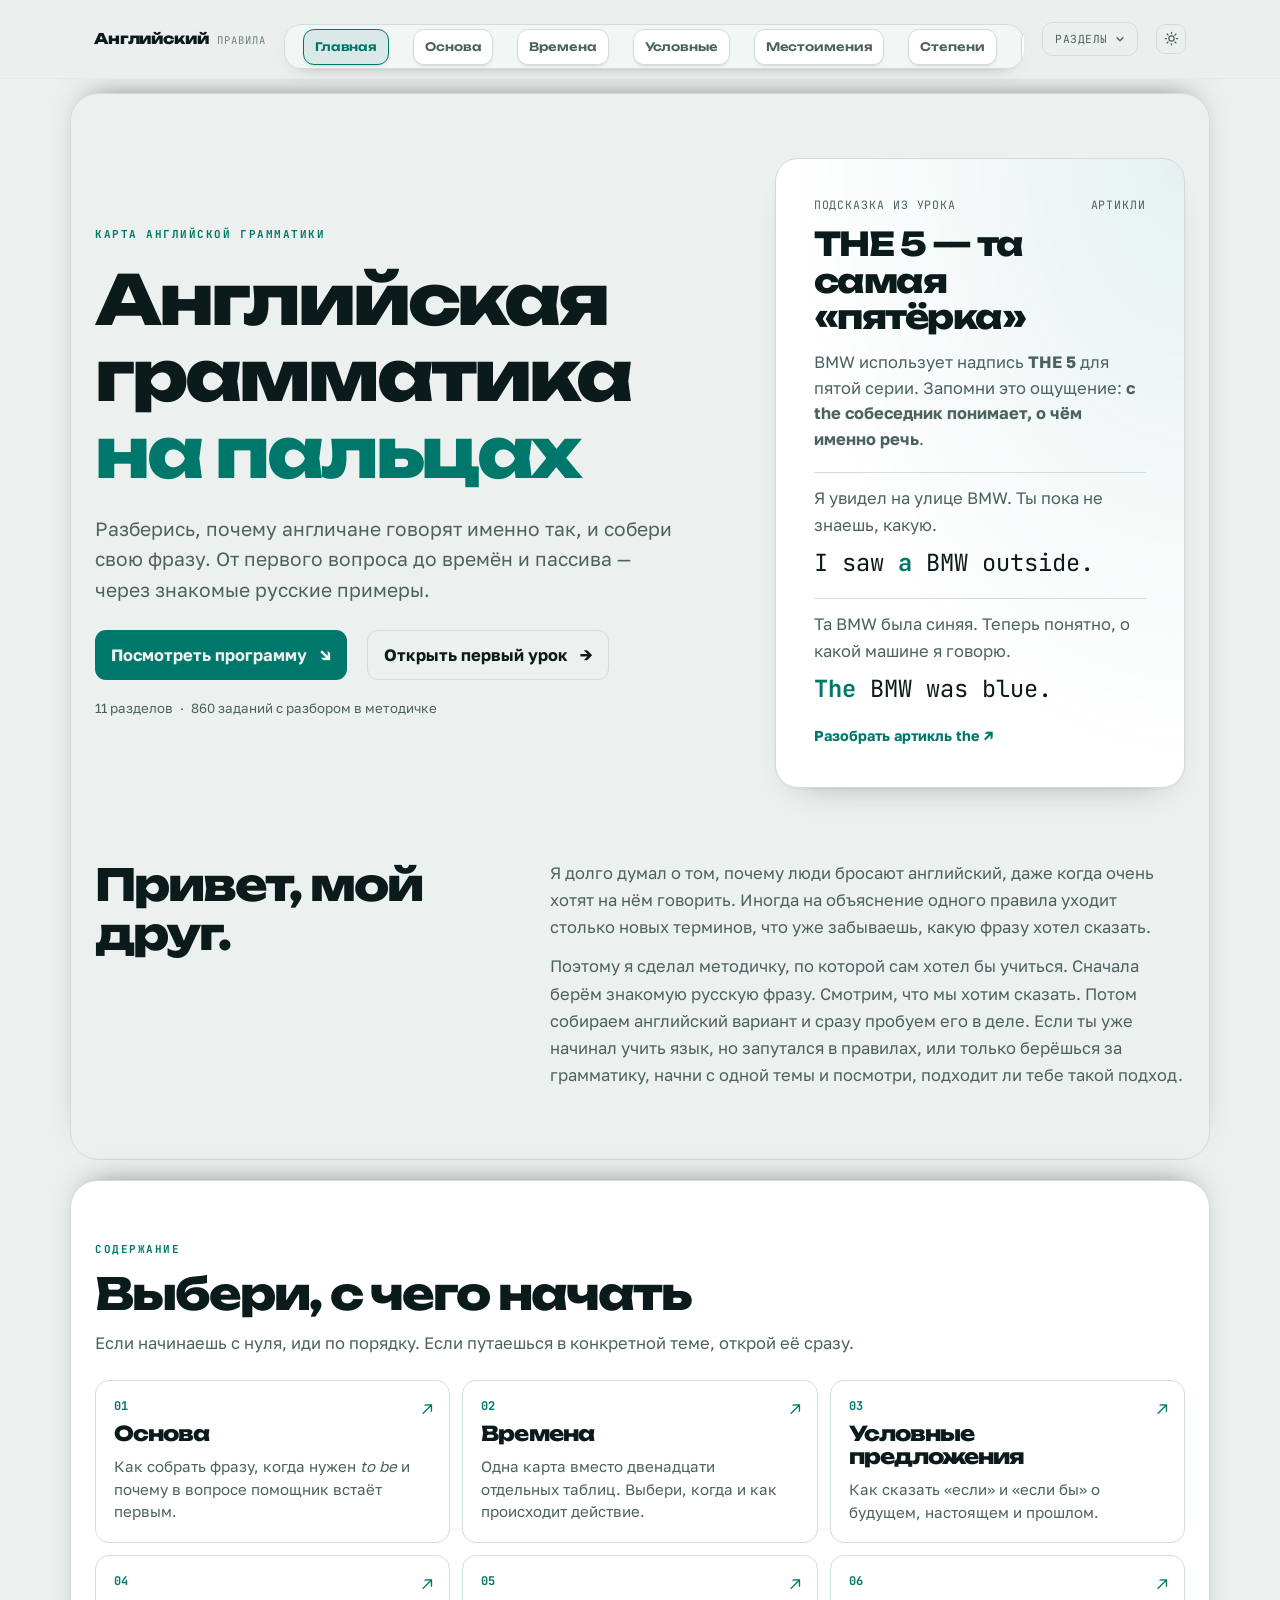
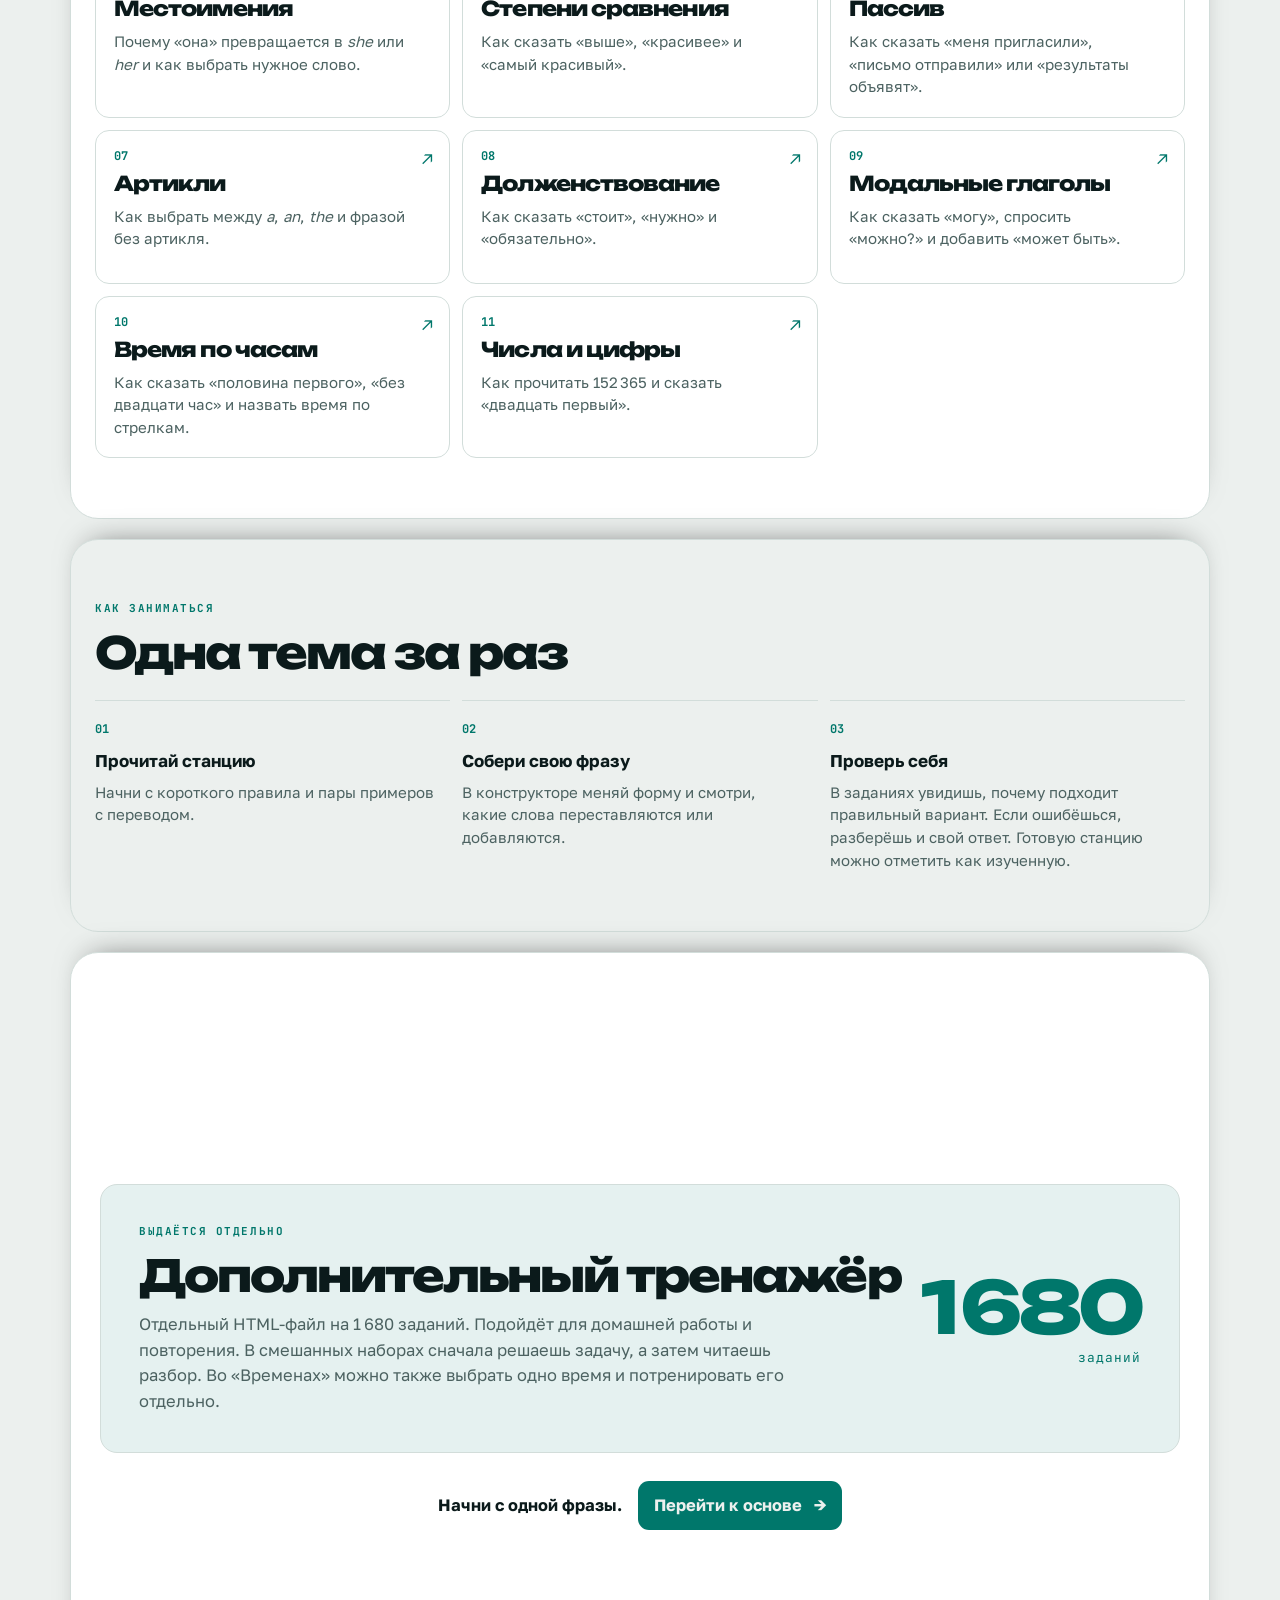
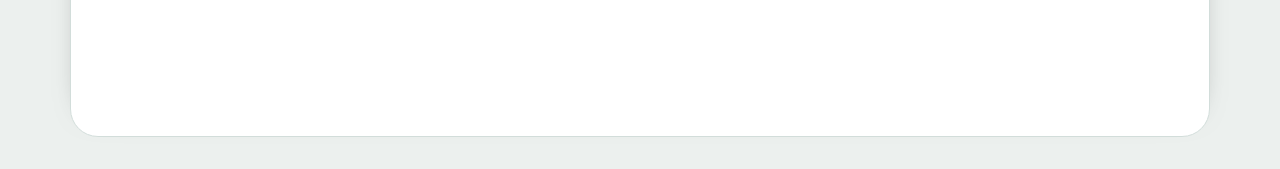
==== commit 11a1edf2: "Добавить числа и обновить навигацию методички" ====
--- a/index.html
+++ b/index.html
@@ -3,7 +3,7 @@
 <head>
 <meta charset="utf-8">
 <meta name="viewport" content="width=device-width, initial-scale=1">
-<meta name="description" content="Интерактивная методичка по английской грамматике: основа предложения, 12 времён, условные предложения, местоимения, степени сравнения, пассив, артикли, долженствование, модальные глаголы и время по часам. Схемы, конструкторы и 810 заданий с разбором.">
+<meta name="description" content="Интерактивная методичка по английской грамматике: основа предложения, 12 времён, условные предложения, местоимения, степени сравнения, пассив, артикли, долженствование, модальные глаголы, время по часам и числа. Схемы, конструкторы и 860 заданий с разбором.">
 <meta name="color-scheme" content="dark light">
 <meta name="theme-color" content="#0A1213" media="(prefers-color-scheme: dark)">
 <meta name="theme-color" content="#ECF0EE" media="(prefers-color-scheme: light)">
@@ -159,16 +159,7 @@
 .mark b { font-family: var(--f-display); font-weight: 800; font-size: .92rem; letter-spacing: -.01em; }
 .mark span { font-family: var(--f-mono); font-size: .66rem; color: var(--text-mute); letter-spacing: .1em; }
 
-.dots { display: flex; gap: 14px; margin-left: auto; }
-.dots__wrap { margin-left: auto; display: flex; align-items: center; gap: 18px; }
-.dots__grp { display: flex; gap: 4px; }
-.dots a {
-  width: 10px; height: 10px; border-radius: 50%;
-  border: 1.5px solid var(--zone); background: transparent;
-  transition: background .25s, transform .2s;
-}
-.dots a:hover, .dots a:focus-visible { transform: scale(1.35); background: var(--zone); }
-.dots a.on { background: var(--zone); }
+.header-tools { display: flex; align-items: center; gap: 18px; flex-shrink: 0; }
 
 .prog { display: flex; align-items: center; gap: 8px; flex-shrink: 0; }
 .prog__bar { width: 54px; height: 4px; border-radius: 3px; background: var(--line); overflow: hidden; }
@@ -182,8 +173,6 @@
 }
 .tgl:hover { color: var(--text); border-color: var(--present); }
 .tgl svg { width: 15px; height: 15px; }
-@media (max-width: 1120px) { .dots { display: none; } }
-
 /* ═══════════════ ГЕРОЙ ═══════════════ */
 .hero { padding: 76px 0 54px; position: relative; overflow: hidden; }
 .hero::after {
@@ -548,26 +537,101 @@
 @keyframes nudge  { 0%,100% { transform: translateY(0) } 50% { transform: translateY(2.5px) } }
 
 /* ═══════════════ ВКЛАДКИ ПРАВИЛ ═══════════════ */
+.tab-dock {
+  position: relative;
+  min-width: 0;
+  flex: 1 1 auto;
+}
+.tab-dock::before {
+  content: "";
+  position: absolute;
+  inset: 15px 0 0;
+  border: 1px solid var(--line);
+  border-radius: 17px;
+  background: color-mix(in srgb, var(--surface-2) 78%, transparent);
+  box-shadow: 0 7px 18px -14px rgba(0, 0, 0, .56);
+  pointer-events: none;
+}
 .tabs {
-  display: flex; gap: 2px; padding: 3px; border-radius: 12px;
-  background: var(--surface-2); border: 1px solid var(--line-soft);
-  position: relative; flex-shrink: 1; min-width: 0; overflow-x: auto;
-  scrollbar-width: thin; scrollbar-color: var(--text-mute) transparent;
+  position: relative;
+  display: flex;
+  align-items: end;
+  gap: 4px;
+  padding: 0 9px 4px;
+  overflow-x: auto;
+  overflow-y: hidden;
+  overscroll-behavior-inline: contain;
+  scroll-padding-inline: 9px;
+  scrollbar-width: thin;
+  scrollbar-color: var(--text-mute) transparent;
+}
+.tabs__clip {
+  min-width: 0;
+  overflow: hidden;
+  border-radius: 18px;
 }
 .tabs button {
-  position: relative; z-index: 1; flex: 0 0 auto;
-  font-family: var(--f-display); font-weight: 600; font-size: .76rem; letter-spacing: -.01em;
-  padding: 6px 14px; border-radius: 9px; color: var(--text-mute); white-space: nowrap;
-  transition: color .22s;
-}
-.tabs button:hover { color: var(--text-dim); }
-.tabs button[aria-selected="true"] { color: var(--bg); }
-.tabs__ink {
-  position: absolute; z-index: 0; top: 3px; bottom: 3px; left: 0; width: 0;
-  border-radius: 9px; background: var(--present);
-  transition: transform .34s cubic-bezier(.34,1.3,.5,1), width .34s cubic-bezier(.34,1.3,.5,1);
-}
-@media (prefers-reduced-motion: reduce) { .tabs__ink { transition: none; } }
+  flex: 0 0 auto;
+  display: grid;
+  justify-items: center;
+  align-content: end;
+  min-width: 44px;
+  padding: 20px 10px 0;
+  border-radius: 11px;
+  color: var(--text-dim);
+}
+.tabs button:focus-visible { outline: none; }
+.tabs button:focus-visible .tabs__tile { outline: 2px solid var(--present); outline-offset: 2px; }
+.tabs__tile {
+  display: grid;
+  place-items: center;
+  min-height: 36px;
+  padding: 0 11px;
+  border: 1px solid var(--line);
+  border-radius: 11px;
+  background: var(--surface);
+  box-shadow: 0 2px 5px -4px rgba(0, 0, 0, .6);
+  font-family: var(--f-display);
+  font-size: .73rem;
+  font-weight: 600;
+  letter-spacing: -.01em;
+  white-space: nowrap;
+  transform: scale(var(--dock-scale, 1));
+  transform-origin: var(--dock-origin, center) bottom;
+  transition: transform .28s cubic-bezier(.2,1.4,.38,1), background .16s, color .16s, border-color .16s;
+  pointer-events: none;
+}
+.tabs button:hover .tabs__tile { border-color: var(--present); color: var(--text); }
+.tabs button[aria-selected="true"] .tabs__tile {
+  border-color: var(--present);
+  background: var(--present-soft);
+  color: var(--present);
+}
+.tabs__tooltip {
+  position: absolute;
+  z-index: 2;
+  top: calc(100% + 5px);
+  left: 0;
+  padding: 5px 9px;
+  border: 1px solid var(--line);
+  border-radius: 9px;
+  background: var(--surface);
+  box-shadow: var(--shadow);
+  color: var(--text);
+  font-size: .76rem;
+  line-height: 1.35;
+  white-space: nowrap;
+  pointer-events: none;
+}
+@media (hover: none), (pointer: coarse) {
+  .tab-dock::before { inset-block-start: 0; }
+  .tabs { align-items: stretch; gap: 6px; padding: 3px 6px; scroll-padding-inline: 6px; }
+  .tabs button { align-content: center; min-height: 44px; padding: 0; }
+  .tabs__tile { min-height: 36px; padding-inline: 8px; font-size: .69rem; border-radius: 9px; transform: none; }
+}
+@media (prefers-reduced-motion: reduce) {
+  .tabs__tile { transform: none; transition: none; }
+}
 
 .tabpanel[hidden] { display: none !important; }
 @media (prefers-reduced-motion: no-preference) {
@@ -792,9 +856,9 @@
 /* ═══════════════ МЕЛОЧИ ═══════════════ */
 .sect__head h2 .accent { color: var(--present); }
 .hero__sub .mono { color: var(--present); }
-.station { scroll-margin-top: 84px; }
-.sect { scroll-margin-top: 84px; }
-.level { scroll-margin-top: 70px; }
+.station, .sect, .level {
+  scroll-margin-top: max(84px, calc(var(--header-height, 70px) + 10px));
+}
 
 /* зоны вкладки «Условные»: цвет кодирует реальность */
 .z-real   { --zone: var(--present); --zone-soft: var(--present-soft); }
@@ -807,11 +871,10 @@
   .topbar__in { gap: 10px; padding: 8px 14px; }
   .mark span { display: none; }
   .prog__bar { display: none; }
-  .dots__wrap { gap: 10px; }
+  .header-tools { gap: 10px; }
 }
 @media (max-width: 560px) {
   .mark { display: none; }
-  .tabs button { font-size: .72rem; padding: 6px 10px; }
   .menu__btn { font-size: 0; gap: 0; padding: 8px 10px; letter-spacing: 0; }
   .menu__btn svg { width: 12px; height: 12px; }
   .menu__pop { min-width: 240px; right: -44px; }
@@ -984,7 +1047,7 @@
 }
 
 /* якоря героев: переход с другой вкладки не прячет заголовок под панелью */
-.hero { scroll-margin-top: 70px; }
+.hero { scroll-margin-top: max(70px, var(--header-height, 70px)); }
 .steps .goto { margin-top: 4px; }
 
 /* шпаргалка основы: пять столбцов */
@@ -1051,18 +1114,15 @@
 }
 @media (max-width: 560px) {
   .prog { display: none; }
-  .tabs button { font-size: .7rem; padding: 6px 9px; }
 }
 @media (max-width: 400px) {
   .topbar__in { gap: 8px; padding: 8px 10px; }
-  .tabs button { font-size: .66rem; padding: 6px 7px; }
 }
 
 /* самые узкие телефоны: три вкладки, меню и тема должны влезть в 320px */
 @media (max-width: 360px) {
   .topbar__in { padding: 8px 8px; gap: 6px; }
-  .dots__wrap { gap: 6px; }
-  .tabs button { font-size: .64rem; padding: 6px 6px; }
+  .header-tools { gap: 6px; }
   .menu__btn { padding: 8px 8px; }
 }
 
@@ -1137,10 +1197,74 @@
   .clock-builder { grid-template-columns: minmax(0, 1fr); }
   .clock-figure .clock-face { max-width: 245px; }
 }
+
+.number-controls {
+  display: grid;
+  grid-template-columns: minmax(0, 1fr) auto;
+  gap: 14px 26px;
+  align-items: start;
+}
+.number-controls label { display: block; margin-bottom: 6px; font-size: .85rem; }
+.number-controls input {
+  display: block;
+  width: min(100%, 300px);
+  min-height: 42px;
+  border: 1px solid var(--line);
+  border-radius: 10px;
+  padding: 8px 12px;
+  background: var(--bg-2);
+  color: var(--text);
+  font: 500 1rem var(--f-mono);
+}
+.number-controls .bu__note { margin-top: 6px; }
+.number-error { color: var(--bad); }
+.number-error:empty { display: none; }
+.number-digits {
+  font: 600 clamp(1.45rem, 5vw, 3rem)/1.2 var(--f-mono);
+  overflow-wrap: anywhere;
+}
+.number-answer {
+  font-size: clamp(1.1rem, 3vw, 1.65rem);
+  font-weight: 600;
+  overflow-wrap: anywhere;
+}
+.number-chunks { display: flex; flex-wrap: wrap; gap: 8px; align-items: center; }
+.number-chunks span { color: var(--text-mute); }
+.number-chunk {
+  max-width: 100%;
+  padding: 5px 9px;
+  border-radius: 8px;
+  background: var(--present-soft);
+  color: var(--present);
+  font: 500 .84rem var(--f-mono);
+  overflow-wrap: anywhere;
+}
+.number-chunk--scale { background: var(--future-soft); color: var(--future); }
+.number-reference-title { margin: 20px 0 9px; }
+.number-reference {
+  display: grid;
+  grid-template-columns: repeat(auto-fill, minmax(min(100%, 124px), 1fr));
+  gap: 8px;
+  margin: 0 0 22px;
+}
+.number-reference > div {
+  display: flex;
+  gap: 8px;
+  align-items: baseline;
+  padding: 5px 8px;
+  border: 1px solid var(--line);
+  border-radius: 8px;
+  font-size: .88rem;
+}
+.number-reference dt { min-width: 2ch; color: var(--present); font-family: var(--f-mono); }
+.number-reference dd { margin: 0; }
+@media (max-width: 700px) {
+  .number-controls { grid-template-columns: minmax(0, 1fr); }
+}
 /* Главная использует те же цвета и шрифты, что и уроки. */
 .home { --home-accent: var(--present); padding: 14px 0 32px; }
 .home a { color: inherit; text-decoration: none; }
-.home [id] { scroll-margin-top: 76px; }
+.home [id] { scroll-margin-top: max(76px, calc(var(--header-height, 70px) + 4px)); }
 .home-stack {
   max-width: calc(var(--wrap) + 32px); margin-inline: auto;
   padding-inline: clamp(8px, 1.5vw, 16px); display: grid; gap: 20px;
@@ -1248,24 +1372,51 @@
   <div class="topbar__in">
     <div class="mark"><b>Английский</b><span>ПРАВИЛА</span></div>
 
-    <div class="tabs" role="tablist" aria-label="Разделы грамматики">
-      <span class="tabs__ink" id="tabsInk"></span>
-      <button role="tab" id="homeTab" data-tab="home" aria-selected="true" aria-controls="tab-home">Главная</button>
-      <button role="tab" data-tab="sentence" aria-selected="false" aria-controls="tab-sentence">Основа</button>
-      <button role="tab" data-tab="tenses" aria-selected="false" aria-controls="tab-tenses">Времена</button>
-      <button role="tab" data-tab="cond" aria-selected="false" aria-controls="tab-cond">Условные</button>
-      <button role="tab" data-tab="pron" aria-selected="false" aria-controls="tab-pron">Местоимения</button>
-      <button role="tab" data-tab="deg" aria-selected="false" aria-controls="tab-deg">Степени</button>
-      <button role="tab" data-tab="passive" aria-selected="false" aria-controls="tab-passive">Пассив</button>
-      <button role="tab" id="articlesTab" data-tab="articles" aria-selected="false" aria-controls="tab-articles">Артикли</button>
-      <button role="tab" id="obligationTab" data-tab="obligation" aria-selected="false" aria-controls="tab-obligation">Долженствование</button>
-      <button role="tab" id="modalsTab" data-tab="modals" aria-selected="false" aria-controls="tab-modals">Модальные глаголы</button>
-      <button role="tab" id="clockTab" data-tab="clock" aria-selected="false" aria-controls="tab-clock">Время по часам</button>
-    </div>
-
-    <div class="dots__wrap">
-      <div class="dots" id="dots" aria-label="Переход к блоку"></div>
-
+    <div class="tab-dock">
+      <div class="tabs__clip">
+        <div class="tabs" id="sectionTabs" role="tablist" aria-label="Разделы грамматики">
+          <button type="button" role="tab" id="homeTab" data-tab="home" aria-selected="true" aria-controls="tab-home" aria-label="Главная">
+            <span class="tabs__tile">Главная</span>
+          </button>
+          <button type="button" role="tab" id="sentenceTab" data-tab="sentence" aria-selected="false" aria-controls="tab-sentence" aria-label="Основа" tabindex="-1">
+            <span class="tabs__tile">Основа</span>
+          </button>
+          <button type="button" role="tab" id="tensesTab" data-tab="tenses" aria-selected="false" aria-controls="tab-tenses" aria-label="Времена" tabindex="-1">
+            <span class="tabs__tile">Времена</span>
+          </button>
+          <button type="button" role="tab" id="condTab" data-tab="cond" aria-selected="false" aria-controls="tab-cond" aria-label="Условные предложения" tabindex="-1">
+            <span class="tabs__tile">Условные</span>
+          </button>
+          <button type="button" role="tab" id="pronTab" data-tab="pron" aria-selected="false" aria-controls="tab-pron" aria-label="Местоимения" tabindex="-1">
+            <span class="tabs__tile">Местоимения</span>
+          </button>
+          <button type="button" role="tab" id="degTab" data-tab="deg" aria-selected="false" aria-controls="tab-deg" aria-label="Степени сравнения" tabindex="-1">
+            <span class="tabs__tile">Степени</span>
+          </button>
+          <button type="button" role="tab" id="passiveTab" data-tab="passive" aria-selected="false" aria-controls="tab-passive" aria-label="Пассив" tabindex="-1">
+            <span class="tabs__tile">Пассив</span>
+          </button>
+          <button type="button" role="tab" id="articlesTab" data-tab="articles" aria-selected="false" aria-controls="tab-articles" aria-label="Артикли" tabindex="-1">
+            <span class="tabs__tile">Артикли</span>
+          </button>
+          <button type="button" role="tab" id="obligationTab" data-tab="obligation" aria-selected="false" aria-controls="tab-obligation" aria-label="Долженствование" tabindex="-1">
+            <span class="tabs__tile">Долженствование</span>
+          </button>
+          <button type="button" role="tab" id="modalsTab" data-tab="modals" aria-selected="false" aria-controls="tab-modals" aria-label="Модальные глаголы" tabindex="-1">
+            <span class="tabs__tile">Модальные глаголы</span>
+          </button>
+          <button type="button" role="tab" id="clockTab" data-tab="clock" aria-selected="false" aria-controls="tab-clock" aria-label="Время по часам" tabindex="-1">
+            <span class="tabs__tile">Время по часам</span>
+          </button>
+          <button type="button" role="tab" id="numbersTab" data-tab="numbers" aria-selected="false" aria-controls="tab-numbers" aria-label="Числа и цифры" tabindex="-1">
+            <span class="tabs__tile">Числа и цифры</span>
+          </button>
+        </div>
+      </div>
+      <span class="tabs__tooltip" id="tabsTooltip" aria-hidden="true" hidden></span>
+    </div>
+
+    <div class="header-tools">
       <div class="menu">
         <button class="menu__btn" id="menuBtn" aria-expanded="false" aria-haspopup="true">
           РАЗДЕЛЫ
@@ -1302,7 +1453,7 @@
         <a class="home-primary" href="#home-course">Посмотреть программу <span aria-hidden="true">↘</span></a>
         <a class="home-secondary" href="#s-hero">Открыть первый урок <span aria-hidden="true">→</span></a>
       </div>
-      <p class="home-facts">10 разделов <span>·</span> 810 заданий с разбором в методичке</p>
+      <p class="home-facts">11 разделов <span>·</span> 860 заданий с разбором в методичке</p>
     </div>
     <div class="home-example">
       <div class="home-example__label"><span>ПОДСКАЗКА ИЗ УРОКА</span><span>АРТИКЛИ</span></div>
@@ -1347,6 +1498,7 @@
       <a class="home-card" href="#m-hero"><span class="home-card__num">08</span><span class="home-card__name">Долженствование</span><span class="home-card__text">Как сказать «стоит», «нужно» и «обязательно».</span><span class="home-card__arrow" aria-hidden="true">↗</span></a>
       <a class="home-card" href="#l-hero"><span class="home-card__num">09</span><span class="home-card__name">Модальные глаголы</span><span class="home-card__text">Как сказать «могу», спросить «можно?» и добавить «может быть».</span><span class="home-card__arrow" aria-hidden="true">↗</span></a>
       <a class="home-card" href="#h-hero"><span class="home-card__num">10</span><span class="home-card__name">Время по часам</span><span class="home-card__text">Как сказать «половина первого», «без двадцати час» и назвать время по стрелкам.</span><span class="home-card__arrow" aria-hidden="true">↗</span></a>
+      <a class="home-card" href="#n-hero"><span class="home-card__num">11</span><span class="home-card__name">Числа и цифры</span><span class="home-card__text">Как прочитать 152 365 и сказать «двадцать первый».</span><span class="home-card__arrow" aria-hidden="true">↗</span></a>
     </div>
   </section>
   </div>
@@ -1385,7 +1537,7 @@
   </div>
 </main>
 
-<div class="tabpanel" id="tab-sentence" role="tabpanel" hidden>
+<div class="tabpanel" id="tab-sentence" role="tabpanel" aria-labelledby="sentenceTab" hidden>
 <!-- ══════════════════ ГЕРОЙ · ОСНОВА ══════════════════ -->
 <header class="hero" id="s-hero">
   <div class="wrap">
@@ -1645,7 +1797,7 @@
 
 </div>
 
-<div class="tabpanel" id="tab-tenses" role="tabpanel" hidden>
+<div class="tabpanel" id="tab-tenses" role="tabpanel" aria-labelledby="tensesTab" hidden>
 <header class="hero" id="t-hero">
   <div class="wrap">
     <div class="eyebrow">Методичка · все времена · одна система</div>
@@ -1846,7 +1998,7 @@
 </section>
 </div>
 
-<div class="tabpanel" id="tab-cond" role="tabpanel" hidden>
+<div class="tabpanel" id="tab-cond" role="tabpanel" aria-labelledby="condTab" hidden>
 <!-- ══════════════════ ГЕРОЙ · УСЛОВНЫЕ ══════════════════ -->
 <header class="hero" id="c-hero">
   <div class="wrap">
@@ -2066,7 +2218,7 @@
 
 </div>
 
-<div class="tabpanel" id="tab-pron" role="tabpanel" hidden>
+<div class="tabpanel" id="tab-pron" role="tabpanel" aria-labelledby="pronTab" hidden>
 <!-- ══════════════════ ГЕРОЙ · МЕСТОИМЕНИЯ ══════════════════ -->
 <header class="hero" id="p-hero">
   <div class="wrap">
@@ -2273,7 +2425,7 @@
 
 </div>
 
-<div class="tabpanel" id="tab-deg" role="tabpanel" hidden>
+<div class="tabpanel" id="tab-deg" role="tabpanel" aria-labelledby="degTab" hidden>
 <!-- ══════════════════ ГЕРОЙ · СТЕПЕНИ ══════════════════ -->
 <header class="hero" id="d-hero">
   <div class="wrap">
@@ -2477,7 +2629,7 @@
 
 </div>
 
-<div class="tabpanel" id="tab-passive" role="tabpanel" hidden>
+<div class="tabpanel" id="tab-passive" role="tabpanel" aria-labelledby="passiveTab" hidden>
 <header class="hero" id="v-hero">
   <div class="wrap">
     <div class="eyebrow">Пассив · Passive Voice</div>
@@ -2998,6 +3150,121 @@
           <tr><td>12:30</td><td><code>half past twelve</code></td><td>После двенадцати прошло полчаса.</td></tr>
           <tr><td>12:40</td><td><code>twenty to one</code></td><td>До часу осталось 20 минут.</td></tr>
           <tr><td>12:45</td><td><code>a quarter to one</code></td><td>До часу осталась четверть часа.</td></tr>
+        </tbody>
+      </table>
+    </div>
+  </div>
+</section>
+</div>
+
+<div class="tabpanel" id="tab-numbers" role="tabpanel" aria-labelledby="numbersTab" hidden>
+<header class="hero" id="n-hero">
+  <div class="wrap">
+    <div class="eyebrow">Числа и цифры</div>
+    <h1>Большие числа <span class="tri">по частям</span></h1>
+    <p class="hero__sub">На вид 152 365 — длинное число. Но если разбить его на 152 тысячи и ещё 365, получится два знакомых кусочка. По-английски называем их в том же порядке, что и по-русски.</p>
+    <div class="hero__meta">
+      <span class="pill">4 станции</span>
+      <span class="pill">конструктор</span>
+      <span class="pill">50 заданий с разбором</span>
+    </div>
+  </div>
+</header>
+
+<section class="sect toc" id="n-toc">
+  <div class="wrap">
+    <div class="sect__head" style="margin-bottom:0">
+      <div class="eyebrow">Оглавление</div>
+      <h2>С чего начать</h2>
+      <p>Попробуй своё число в конструкторе или открой нужную станцию.</p>
+    </div>
+    <div class="toc__g" id="nToc"></div>
+  </div>
+</section>
+
+<section class="sect" id="n-system">
+  <div class="wrap">
+    <div class="sect__head">
+      <div class="eyebrow">Конструктор</div>
+      <h2>Собери своё число</h2>
+      <p>Введи число и посмотри, из каких слов оно складывается.</p>
+    </div>
+    <div class="bu">
+      <div class="bu__ctl">
+        <div class="number-controls">
+          <div>
+            <label for="nValue">Целое число</label>
+            <input id="nValue" type="text" value="152365" inputmode="numeric" maxlength="14" autocomplete="off" spellcheck="false" aria-describedby="nHint nError">
+            <p class="bu__note" id="nHint">От 0 до 999 999 999. Можно ввести цифры подряд или разделить тысячи пробелом либо запятой.</p>
+            <p class="bu__note number-error" id="nError" role="status"></p>
+          </div>
+          <div class="seg" id="nMode" role="group" aria-label="Что хочу сказать">
+            <button type="button" data-ordinal="false" aria-pressed="true">Сколько?</button>
+            <button type="button" data-ordinal="true" aria-pressed="false">Который по счёту?</button>
+          </div>
+        </div>
+        <div class="seg" id="nPresets" role="group" aria-label="Примеры чисел">
+          <button type="button" data-number="21">21</button>
+          <button type="button" data-number="112">112</button>
+          <button type="button" data-number="152365">152 365</button>
+          <button type="button" data-number="2012000">2 012 000</button>
+        </div>
+      </div>
+      <div class="bu__out" id="nOutput" aria-live="polite">
+        <div class="number-digits" id="nDigits"></div>
+        <div class="number-answer" id="nAnswer" lang="en"></div>
+        <div class="number-chunks" id="nChunks" aria-hidden="true"></div>
+        <p class="bu__note" id="nNote"></p>
+      </div>
+    </div>
+  </div>
+</section>
+
+<main class="wrap"><div class="roadmap" id="n-road"></div></main>
+
+<section class="sect" id="n-duels">
+  <div class="wrap">
+    <div class="sect__head">
+      <div class="eyebrow">Разбор полётов</div>
+      <h2>Похожие слова, разный смысл</h2>
+    </div>
+    <div class="duels" id="nDuels"></div>
+  </div>
+</section>
+
+<section class="sect" id="n-quiz">
+  <div class="wrap">
+    <div class="sect__head">
+      <div class="eyebrow">Общая проверка</div>
+      <h2>Десять заданий вперемешку</h2>
+      <p>Прочитай число или выбери, как сказать, который по счёту.</p>
+    </div>
+    <div class="drill z-present" id="nQuiz"></div>
+  </div>
+</section>
+
+<section class="sect" id="n-sheet">
+  <div class="wrap">
+    <div class="sect__head">
+      <div class="eyebrow">На один экран</div>
+      <h2>Шпаргалка</h2>
+    </div>
+    <h3 class="number-reference-title">От нуля до двадцати</h3>
+    <dl class="number-reference" id="nSmallNumbers"></dl>
+    <h3 class="number-reference-title">Десятки</h3>
+    <dl class="number-reference" id="nTens"></dl>
+    <div class="sheet">
+      <table>
+        <thead><tr><th>Число</th><th>Сколько?</th><th>Который?</th></tr></thead>
+        <tbody>
+          <tr><td>1</td><td><code>one</code></td><td><code>first · 1st</code></td></tr>
+          <tr><td>2</td><td><code>two</code></td><td><code>second · 2nd</code></td></tr>
+          <tr><td>3</td><td><code>three</code></td><td><code>third · 3rd</code></td></tr>
+          <tr><td>12</td><td><code>twelve</code></td><td><code>twelfth · 12th</code></td></tr>
+          <tr><td>20</td><td><code>twenty</code></td><td><code>twentieth · 20th</code></td></tr>
+          <tr><td>21</td><td><code>twenty-one</code></td><td><code>twenty-first · 21st</code></td></tr>
+          <tr><td>100</td><td><code>one hundred</code></td><td><code>one hundredth · 100th</code></td></tr>
+          <tr><td>1,000</td><td><code>one thousand</code></td><td><code>one thousandth · 1,000th</code></td></tr>
         </tbody>
       </table>
     </div>
@@ -8419,6 +8686,240 @@
 ];
 </script>
 <script>
+const NUMBER_LEVELS = [
+  { n: 1, ru: 'Сколько?', title: 'От единиц до миллионов', code: 'fifty-two · thousand',
+    txt: 'Сначала выучи числа от одного до двадцати и названия десятков. Из них можно собрать даже число из нескольких групп.' },
+  { n: 2, ru: 'Который по счёту?', title: 'Первый, второй, двадцать первый', code: 'first · second · twenty-first',
+    txt: 'Если важно место в очереди, меняем нужное слово. В составном числе достаточно поменять последнее.' }
+];
+
+const NUMBER_STATIONS = [
+  {
+    id: 'n-small', zone: 'present', level: 1, idx: 1, short: 'До ста',
+    name: 'Сначала до двадцати, потом десятки', core: 'sixteen → sixty → sixty-five',
+    thesis: 'Шестьдесят пять собираем так же, как по-русски',
+    lead: 'Выучи числа от <b>one</b> до <b>twenty</b>. Ноль — <b>zero</b>. Потом запомни названия десятков. После этого <b>65</b> уже не новое слово. Берём <b>sixty</b> («шестьдесят») и <b>five</b> («пять»). Получается <b>sixty-five</b>.',
+    blocks: [
+      { kind: 'plain', h: 'По цифрам или целиком?', p: '<b>6</b> и <b>5</b> — две цифры. Вместе они образуют число <b>65</b>. Если диктуешь эти две цифры из кода, скажи <b>six, five</b>. Если считаешь, сколько всего, скажи <b>sixty-five</b>.' },
+      { kind: 'key', h: 'Сначала десяток, потом единица', p: '32 — <b>thirty-two</b>, 76 — <b>seventy-six</b>. На письме между десятком и единицей ставим дефис. Если единиц нет, просто говорим <b>thirty</b> или <b>seventy</b>.' },
+      { kind: 'plain', h: 'Fifteen и fifty звучат похоже', p: '<b>Fifteen</b> — это 15, <b>fifty</b> — 50. Так же <b>sixteen</b> — 16, а <b>sixty</b> — 60. Следи за концом слова: <b>-teen</b> в этих примерах даёт число до двадцати, <b>-ty</b> — десяток.' },
+      { kind: 'plain', h: 'Запомни forty', p: '<b>Four</b> — четыре, но сорок пишем <b>forty</b>, без <b>u</b>.' }
+    ],
+    forms: { p: 'I need <b>twenty-four</b> chairs.', n: 'We don’t have <b>twenty-four</b> chairs.', q: 'Do we need <b>twenty-four</b> chairs?' },
+    markers: ['единицы', 'десятки', 'сколько?'],
+    ex: [
+      { en: 'fifteen', ru: '15 · пятнадцать' },
+      { en: 'fifty', ru: '50 · пятьдесят' },
+      { en: 'fifty-two', ru: '52 · пятьдесят два' }
+    ]
+  },
+  {
+    id: 'n-big', zone: 'future', level: 1, idx: 2, short: 'Большие числа',
+    name: 'Большое число читаем кусочками', core: '152,365 · one hundred fifty-two thousand three hundred sixty-five',
+    thesis: '152 тысячи и ещё 365',
+    lead: 'Число <b>152 365</b> выглядит длинным. Раздели его справа налево по три цифры: <b>152 | 365</b>. Слева 152 тысячи, справа ещё 365. Дальше просто прочитай по порядку, как по-русски.',
+    blocks: [
+      { kind: 'key', h: 'Один и тот же порядок', p: '<b>Сто + пятьдесят + две + тысячи + триста + шестьдесят + пять.</b><br>По-английски <b>one hundred + fifty-two + thousand + three hundred + sixty-five</b>. Складываем в одну фразу: <b>one hundred fifty-two thousand three hundred sixty-five</b>.' },
+      { kind: 'plain', h: 'После числа thousand остаётся как есть', p: 'Две тысячи — <b>two thousand</b>, триста — <b>three hundred</b>, четыре миллиона — <b>four million</b>. Когда называем точное число, не добавляем <b>-s</b>. Пустые группы пропускаем: <b>2,000,010</b> — <b>two million ten</b>.' },
+      { kind: 'plain', h: 'Можешь услышать and', p: 'В американском английском часто говорят <b>one hundred fifty-two</b>. В британском обычно добавляют <b>and</b>: <b>one hundred and fifty-two</b>. В большом числе получится <b>one hundred and fifty-two thousand three hundred and sixty-five</b>. Порядок кусочков тот же.' },
+      { kind: 'plain', h: 'Как записать цифрами', p: 'По-английски это число обычно записывают <b>152,365</b>. Запятая разделяет тысячи. Точка отделяет дробную часть, как в <b>2.5</b> — «две целых пять десятых».' }
+    ],
+    forms: { p: 'It costs <b>three hundred</b> pounds.', n: 'It doesn’t cost <b>three hundred</b> pounds.', q: 'Does it cost <b>three hundred</b> pounds?' },
+    markers: ['hundred — сто', 'thousand — тысяча', 'million — миллион'],
+    ex: [
+      { en: 'four hundred twenty', ru: '420 · четыреста двадцать' },
+      { en: 'seven thousand five hundred', ru: '7 500 · семь тысяч пятьсот' },
+      { en: 'two million twelve thousand', ru: '2 012 000 · два миллиона двенадцать тысяч' }
+    ]
+  },
+  {
+    id: 'n-order', zone: 'past', level: 2, idx: 3, short: 'Место по счёту',
+    name: 'Два этажа или второй этаж?', core: 'two floors · the second floor',
+    thesis: 'Два отвечает на «сколько?», второй — на «который?»',
+    lead: 'Скажи <b>two floors</b>, если этажей два. Если объясняешь, на какой этаж идти, нужен <b>the second floor</b> — «второй этаж». Слово <b>second</b> говорит, какой он по счёту.',
+    blocks: [
+      { kind: 'key', h: 'Первые три лучше запомнить сразу', p: '<b>One → first</b> («первый»), <b>two → second</b> («второй»), <b>three → third</b> («третий»). Дальше часто достаточно <b>-th</b>: <b>four → fourth</b>, <b>six → sixth</b>, <b>ten → tenth</b>.' },
+      { kind: 'plain', h: 'У нескольких слов меняется написание', p: '<b>Five → fifth</b>, <b>eight → eighth</b>, <b>nine → ninth</b>, <b>twelve → twelfth</b>. У круглых десятков окончание <b>-y</b> превращается в <b>-ieth</b>: <b>twenty → twentieth</b>, <b>forty → fortieth</b>.' },
+      { kind: 'plain', h: 'The second или my second?', p: 'Говорим <b>the second floor</b>, если речь о втором этаже. В <b>my second lesson</b> уже есть <b>my</b> («мой»). Перед ним <b>the</b> не нужно.' }
+    ],
+    forms: { p: 'The office is on <b>the second floor</b>.', n: 'It isn’t on <b>the second floor</b>.', q: 'Is it on <b>the second floor</b>?' },
+    markers: ['сколько? — two', 'который? — second', 'first · second · third'],
+    ex: [
+      { en: 'the first day', ru: 'первый день' },
+      { en: 'the fifth page', ru: 'пятая страница' },
+      { en: 'my third attempt', ru: 'моя третья попытка' }
+    ]
+  },
+  {
+    id: 'n-compound', zone: 'present', level: 2, idx: 4, short: 'Двадцать первый',
+    name: 'В длинном числе меняем только последнее слово', core: 'twenty-one → twenty-first',
+    thesis: 'Двадцать оставляем, один меняем на первый',
+    lead: 'Сравни «двадцать один» и «двадцать первый». В английском та же логика. Оставляем <b>twenty</b> и меняем только <b>one</b> на <b>first</b>. Получается <b>twenty-first</b>.',
+    blocks: [
+      { kind: 'key', h: 'Сначала собери обычное число', p: '<b>Thirty-two → thirty-second</b>, <b>sixty-five → sixty-fifth</b>. Если число заканчивается на <b>hundred</b> или <b>thousand</b>, меняем именно это слово: <b>one hundredth</b> — «сотый», <b>one thousandth</b> — «тысячный».' },
+      { kind: 'plain', h: 'Как сократить на письме', p: '<b>1st</b>, <b>2nd</b>, <b>3rd</b>, <b>4th</b>. Составные пишем так же: <b>21st</b>, <b>32nd</b>, <b>43rd</b>. Если число заканчивается на <b>11</b>, <b>12</b> или <b>13</b>, пишем <b>th</b>: <b>11th</b>, <b>112th</b>, <b>213th</b>.' }
+    ],
+    forms: { p: 'She finished <b>twenty-first</b>.', n: 'She didn’t finish <b>twenty-first</b>.', q: 'Did she finish <b>twenty-first</b>?' },
+    markers: ['меняем последнее слово', '21st · 22nd · 23rd', '11th · 12th · 13th'],
+    ex: [
+      { en: 'the twenty-first page', ru: '21-я страница' },
+      { en: 'his thirty-second birthday', ru: 'его 32-й день рождения' },
+      { en: 'the one hundredth visitor', ru: '100-й посетитель' }
+    ]
+  }
+];
+
+const NUMBER_DUELS = [
+  { q: 'Два этажа или второй этаж?',
+    a: { z: 'present', n: 'Сколько?', en: 'two floors', ru: 'два этажа', why: 'Считаем этажи.' },
+    b: { z: 'past', n: 'Который?', en: 'the second floor', ru: 'второй этаж', why: 'Показываем, куда идти.' },
+    r: 'Если по-русски говоришь «второй», выбирай second.' },
+  { q: 'Пятьдесят или пятнадцать?',
+    a: { z: 'present', n: '50', en: 'fifty', ru: 'пятьдесят', why: 'Fifty — десяток. На конце -ty.' },
+    b: { z: 'future', n: '15', en: 'fifteen', ru: 'пятнадцать', why: 'Fifteen заканчивается на -teen.' },
+    r: 'В числе 52 слышим fifty-two. В числе 15 — одно слово fifteen.' }
+];
+
+const NUMBER_SMALL = [
+  'zero', 'one', 'two', 'three', 'four', 'five', 'six', 'seven', 'eight', 'nine', 'ten',
+  'eleven', 'twelve', 'thirteen', 'fourteen', 'fifteen', 'sixteen', 'seventeen', 'eighteen', 'nineteen'
+];
+const NUMBER_TENS = ['', '', 'twenty', 'thirty', 'forty', 'fifty', 'sixty', 'seventy', 'eighty', 'ninety'];
+const NUMBER_SCALES = ['', 'thousand', 'million'];
+const NUMBER_ORDINALS = {
+  one: 'first', two: 'second', three: 'third', five: 'fifth', eight: 'eighth', nine: 'ninth', twelve: 'twelfth'
+};
+
+function numberChunks(value, ordinal = false) {
+  const chunks = [];
+  for (let i = 0; value > 0; i++, value = Math.floor(value / 1000)) {
+    const group = value % 1000;
+    if (!group) continue;
+    const hundred = Math.floor(group / 100);
+    const rest = group % 100;
+    const words = [];
+    if (hundred) words.push(NUMBER_SMALL[hundred] + ' hundred');
+    if (rest > 0 && rest < 20) words.push(NUMBER_SMALL[rest]);
+    if (rest >= 20) {
+      const unit = rest % 10;
+      words.push(NUMBER_TENS[Math.floor(rest / 10)] + (unit ? '-' + NUMBER_SMALL[unit] : ''));
+    }
+    if (NUMBER_SCALES[i]) words.push(NUMBER_SCALES[i]);
+    chunks.unshift(...words);
+  }
+  if (chunks.length === 0) chunks.push('zero');
+  if (ordinal) {
+    const last = chunks.length - 1;
+    chunks[last] = chunks[last].replace(/[a-z]+$/, word => NUMBER_ORDINALS[word] ||
+      (word.endsWith('y') ? word.slice(0, -1) + 'ieth' : word + 'th'));
+  }
+  return chunks;
+}
+
+function numberOrdinalSuffix(value) {
+  if (value % 100 >= 11 && value % 100 <= 13) return 'th';
+  return ['th', 'st', 'nd', 'rd'][value % 10] || 'th';
+}
+</script>
+<script>
+function spellNumber(value) {
+  return numberChunks(value).join(' ');
+}
+
+function showNumber(value) {
+  return String(value).replace(/\B(?=(\d{3})+(?!\d))/g, ' ');
+}
+
+function readNumberDrill(value, first, second) {
+  const parts = numberChunks(value);
+  const correct = parts.join(' ');
+  return Q('Как сказать ' + showNumber(value) + ' по-английски?',
+    ['+' + correct, 'Читаем по порядку: ' + parts.join(' + ') + '.'],
+    [spellNumber(first), 'Так получится ' + showNumber(first) + '. В задании число ' + showNumber(value) + '.'],
+    [spellNumber(second), 'Так получится ' + showNumber(second) + '. Нужные кусочки здесь: ' + parts.join(' + ') + '.']);
+}
+
+function orderNumberDrill(prompt, value, wrong, wrongWhy) {
+  const words = numberChunks(value, true).join(' ');
+  const plain = spellNumber(value);
+  return Q(prompt, ['+' + words, 'Здесь спрашиваем «который?». Для этого числа говорим ' + words + '.'],
+    [plain, plain + ' отвечает на «сколько?». Здесь важно место по счёту.'],
+    [wrong, wrongWhy || 'Для этого числа нужная форма по счёту — ' + words + '.']);
+}
+
+function ordinalSuffixDrill(prompt, value, first, second) {
+  const suffix = numberOrdinalSuffix(value);
+  const ending = value % 100;
+  const reason = ending >= 11 && ending <= 13
+    ? 'Число заканчивается на ' + ending + ', поэтому пишем th.'
+    : 'Смотрим на последнюю цифру. Для ' + (value % 10) + ' в этом числе используем ' + suffix + '.';
+  return Q(prompt, ['+' + value + suffix, reason],
+    [value + first, reason], [value + second, reason]);
+}
+
+const NUMBER_DRILLS = {
+  'n-small': [
+    [0, 1, 10], [12, 20, 2], [15, 50, 55], [16, 60, 66], [20, 12, 22], [45, 54, 40],
+    [52, 25, 50], [65, 56, 60], [79, 97, 70]
+  ].map(([value, first, second]) => readNumberDrill(value, first, second)).concat([
+    Q('Как пишется число 40?', ['+forty', 'В слове forty нет u.'], ['fourty', 'У four есть u, а у forty его нет.'],
+      ['fourteen', 'Fourteen — четырнадцать. Здесь нужно forty.'])
+  ]),
+  'n-big': [
+    [152365, 125365, 152356], [203, 230, 2003], [1500, 1050, 15000], [72004, 72040, 70204],
+    [240615, 24615, 240650], [1000001, 1001, 1000010], [2040010, 2400010, 2040100],
+    [6010020, 6100020, 6010200], [10000000, 1000000, 100000000]
+  ].map(([value, first, second]) => readNumberDrill(value, first, second)).concat([
+    Q('Для проекта нужно две тысячи кирпичей. · We need ___ bricks.',
+      ['+two thousand', 'После точного числа two слово thousand остаётся как есть.'],
+      ['two thousands', 'Когда называем точное количество, s к thousand не добавляем.'],
+      ['twenty thousand', 'Twenty thousand — двадцать тысяч. Здесь нужно две.'])
+  ]),
+  'n-order': [
+    ['Первый день. · The ___ day.', 1, 'oneth'],
+    ['Второй этаж. · The ___ floor.', 2, 'twoth'],
+    ['Её третий урок. · Her ___ lesson.', 3, 'threeth'],
+    ['Четвёртая остановка. · The ___ stop.', 4, 'fourthe'],
+    ['Пятая страница. · The ___ page.', 5, 'fiveth', 'У five особая форма. Пишем fifth.'],
+    ['Восьмой участник. · The ___ contestant.', 8, 'eightth', 'У eight уже есть t в конце. Пишем eighth.'],
+    ['Девятый день. · The ___ day.', 9, 'nineth', 'В ninth буква e из nine пропадает.'],
+    ['Двенадцатая глава. · The ___ chapter.', 12, 'twelveth', 'Двенадцатый — twelfth. Эту форму лучше запомнить.'],
+    ['Двадцатая минута. · The ___ minute.', 20, 'twentyth', 'У круглых десятков y меняется на ieth.']
+  ].map(([prompt, value, wrong, why]) => orderNumberDrill(prompt, value, wrong, why)).concat([
+    Q('Как сказать «моя вторая попытка»? · It was ___.', ['+my second attempt', 'My уже говорит, чья попытка. После него ставим second.'],
+      ['the my second attempt', 'Слово my уже стоит перед second. The сюда не добавляем.'],
+      ['my two attempt', 'Two — «два». Когда речь о второй попытке, нужно second.'])
+  ]),
+  'n-compound': [
+    orderNumberDrill('Двадцать первая страница. · The ___ page.', 21, 'twentieth-first', 'Меняем последнее слово. Twenty оставляем как есть.'),
+    orderNumberDrill('Тридцать второй день. · The ___ day.', 32, 'thirtieth-second', 'Thirty остаётся как есть. Только two становится second.'),
+    orderNumberDrill('Шестьдесят пятый участник. · The ___ contestant.', 65, 'sixtieth-five', 'Меняем последнее слово: five → fifth.'),
+    orderNumberDrill('Сотый посетитель. · The ___ visitor.', 100, 'first hundred', 'One остаётся как есть. Последнее слово hundred становится hundredth.'),
+    orderNumberDrill('Тысячный заказ. · The ___ order.', 1000, 'first thousand', 'К слову thousand добавляем th. Оно последнее в числе.'),
+    ordinalSuffixDrill('Как записать «сорок третий» цифрами?', 43, 'th', 'st'),
+    ordinalSuffixDrill('Как записать «шестьдесят второй» цифрами?', 62, 'th', 'rd'),
+    ordinalSuffixDrill('Как записать «сто одиннадцатый» цифрами?', 111, 'st', 'nd'),
+    ordinalSuffixDrill('Как записать «сто двенадцатый» цифрами?', 112, 'nd', 'rd'),
+    ordinalSuffixDrill('Как записать «двести тринадцатый» цифрами?', 213, 'rd', 'st')
+  ]
+};
+
+const QUIZ_NUMBERS = [
+  readNumberDrill(17, 70, 77),
+  readNumberDrill(50462, 54062, 50426),
+  orderNumberDrill('Третий этаж. · The ___ floor.', 3, 'threeth'),
+  readNumberDrill(996, 969, 9906),
+  ordinalSuffixDrill('Как записать «пятьдесят первый» цифрами?', 51, 'th', 'nd'),
+  readNumberDrill(46, 64, 16),
+  orderNumberDrill('Восемьдесят девятая страница. · The ___ page.', 89, 'eightieth-nine', 'Eighty оставляем, а nine меняем на ninth.'),
+  readNumberDrill(6050000, 6005000, 6500000),
+  Q('В доме два этажа. · The house has ___ floors.', ['+two', 'Здесь спрашиваем, сколько этажей. Значит, two.'],
+    ['second', 'Second означает «второй». Так мы бы назвали один этаж по счёту.'],
+    ['twenty', 'Twenty — двадцать, а этажей два.']),
+  orderNumberDrill('Тридцатая попытка. · The ___ try.', 30, 'thirtyth', 'У thirty меняем y на ieth. Получится thirtieth.')
+];
+</script>
+<script>
 /* ═══════════════════════════════════════════════════════════
    ТРЕНАЖЁР · один компонент на все блоки заданий
    Показывает по одному вопросу. После ответа — разбор:
@@ -9162,6 +9663,69 @@
   });
 }
 renderClock();
+
+renderRoadmap('n-road', NUMBER_LEVELS, NUMBER_STATIONS, {
+  pid: 'n', drills: NUMBER_DRILLS, kindLabel: item => item.short, figure: () => ''
+});
+renderDuels('nDuels', NUMBER_DUELS);
+makeQuiz(document.getElementById('nQuiz'), QUIZ_NUMBERS, { title: 'Вопрос' });
+
+const nValue = document.getElementById('nValue');
+const nMode = document.getElementById('nMode');
+const nError = document.getElementById('nError');
+const nOutput = document.getElementById('nOutput');
+const nDigits = document.getElementById('nDigits');
+const nAnswer = document.getElementById('nAnswer');
+const nChunks = document.getElementById('nChunks');
+const nNote = document.getElementById('nNote');
+const numberFormat = new Intl.NumberFormat('en-US');
+
+function renderNumberBuilder() {
+  const raw = nValue.value.trim();
+  const valid = /^\d{1,9}$|^\d{1,3}(?:,\d{3}){1,2}$|^\d{1,3}(?:[ \u00a0\u202f]\d{3}){1,2}$/.test(raw);
+  nOutput.hidden = !valid;
+  const invalid = raw !== '' && !valid;
+  nValue.setAttribute('aria-invalid', String(invalid));
+  nError.textContent = invalid ? 'Введи целое число до 999 999 999. Например, 152365 или 152,365.' : '';
+  if (!valid) return;
+
+  const value = Number(raw.replace(/[^\d]/g, ''));
+  const ordinal = nMode.querySelector('[aria-pressed="true"]').dataset.ordinal === 'true';
+  const parts = numberChunks(value, ordinal);
+  nDigits.textContent = numberFormat.format(value) + (ordinal ? numberOrdinalSuffix(value) : '');
+  nAnswer.textContent = parts.join(' ');
+  nChunks.hidden = parts.length === 1;
+  nChunks.innerHTML = parts.map(part => {
+    const scale = /^(thousand|million)(th)?$/.test(part) ? ' number-chunk--scale' : '';
+    return `<code class="number-chunk${scale}">${part}</code>`;
+  }).join('<span>+</span>');
+  nNote.textContent = ordinal
+    ? 'Собираем число как обычно, а в конце меняем последнее слово.'
+    : 'Читаем кусочки слева направо. Thousand обозначает тысячи, million — миллионы.';
+}
+
+nValue.addEventListener('input', renderNumberBuilder);
+nMode.addEventListener('click', event => {
+  const button = event.target.closest('button[data-ordinal]');
+  if (!button) return;
+  nMode.querySelector('[aria-pressed="true"]').setAttribute('aria-pressed', 'false');
+  button.setAttribute('aria-pressed', 'true');
+  renderNumberBuilder();
+});
+document.getElementById('nPresets').addEventListener('click', event => {
+  const button = event.target.closest('button[data-number]');
+  if (!button) return;
+  nValue.value = button.dataset.number;
+  renderNumberBuilder();
+});
+renderNumberBuilder();
+
+function renderNumberReference(id, values) {
+  document.getElementById(id).innerHTML = values.map(value =>
+    `<div><dt>${value}</dt><dd lang="en">${spellNumber(value)}</dd></div>`).join('');
+}
+renderNumberReference('nSmallNumbers', Array.from({length: 21}, (_, i) => i));
+renderNumberReference('nTens', NUMBER_TENS.slice(2).map((_, i) => (i + 2) * 10));
 
 /* ═══════════════════════════════════════════════════════════
    НАВИГАЦИЯ: вкладки, оглавление, меню, точки, прогресс
@@ -9273,6 +9837,17 @@
       { id: 'h-sheet', n: 'Шпаргалка', s: 'Шесть отметок на часах', e: 'Итог' }
     ]
   },
+  numbers: {
+    panel: 'tab-numbers', toc: 'nToc', items: NUMBER_STATIONS, total: NUMBER_STATIONS.length,
+    nav: [
+      { id: 'n-system', n: 'Конструктор чисел', s: 'Введи своё число', e: 'Старт' },
+      { id: 'n-lvl1', n: 'Сколько?', s: 'От единиц до миллионов', e: 'Уровень 1' },
+      { id: 'n-lvl2', n: 'Который по счёту?', s: 'От first до twenty-first', e: 'Уровень 2' },
+      { id: 'n-duels', n: 'Сравнение чисел', s: 'Two и second, fifteen и fifty', e: 'Разбор' },
+      { id: 'n-quiz', n: 'Общая проверка', s: '10 заданий', e: 'Тренажёр' },
+      { id: 'n-sheet', n: 'Шпаргалка', s: 'Первые числа, десятки и формы по счёту', e: 'Итог' }
+    ]
+  },
   passive: {
     panel: 'tab-passive', toc: 'vToc', items: V, total: V.length,
     nav: [
@@ -9306,8 +9881,10 @@
   const topbar = document.querySelector('.topbar');
   const measureStack = new ResizeObserver(entries => {
     for (const { target } of entries) {
-      if (target === topbar) stack.style.setProperty('--stack-top', topbar.offsetHeight + 12 + 'px');
-      else target.style.setProperty('--stack-card-height', target.offsetHeight + 'px');
+      if (target === topbar) {
+        document.documentElement.style.setProperty('--header-height', topbar.offsetHeight + 'px');
+        stack.style.setProperty('--stack-top', topbar.offsetHeight + 12 + 'px');
+      } else target.style.setProperty('--stack-card-height', target.offsetHeight + 'px');
     }
   });
   measureStack.observe(topbar);
@@ -9346,39 +9923,103 @@
   if (e.key === 'Escape' && !menuPop.hidden) { menuPop.hidden = true; menuBtn.setAttribute('aria-expanded', 'false'); menuBtn.focus(); }
 });
 
-/* точки-станции в панели */
-function fillDots() {
-  const d = TABDEF[tab];
-  const groups = {};
-  d.items.forEach(x => { (groups[x.level] = groups[x.level] || []).push(x); });
-  document.getElementById('dots').innerHTML = Object.keys(groups).map(lv =>
-    `<span class="dots__grp">${groups[lv].map(x =>
-      `<a class="z-${x.zone}" href="#${x.id}" data-dot="${x.id}" title="${x.name}" aria-label="${x.name}"></a>`).join('')}</span>`).join('');
-}
-
 /* переключение вкладок */
-const tabsInk = document.getElementById('tabsInk');
-const tabBtns = [...document.querySelectorAll('.tabs button')];
-function moveInk() {
-  const active = tabBtns.find(b => b.getAttribute('aria-selected') === 'true');
-  if (!active) return;
-  tabsInk.style.width = active.offsetWidth + 'px';
-  tabsInk.style.transform = `translateX(${active.offsetLeft - 3}px)`;
-}
+const tabsEl = document.getElementById('sectionTabs');
+const tabsTooltip = document.getElementById('tabsTooltip');
+const tabBtns = [...tabsEl.querySelectorAll('[role="tab"]')];
+const finePointer = window.matchMedia('(hover: hover) and (pointer: fine)');
+let dockPointer;
+let dockFrame = 0;
+let tooltipTab;
+let dismissedTooltip;
+
+function updateDock() {
+  if (dockFrame) return;
+  dockFrame = requestAnimationFrame(() => {
+    dockFrame = 0;
+    const underPointer = dockPointer && document.elementFromPoint(dockPointer.x, dockPointer.y);
+    const hovered = underPointer?.closest('#sectionTabs [role="tab"]');
+    const focused = tabsEl.querySelector('[role="tab"]:focus-visible');
+    const target = hovered || focused;
+    const track = tabsEl.getBoundingClientRect();
+    const inside = underPointer && tabsEl.contains(underPointer);
+    const pointerX = inside ? dockPointer.x - track.left + tabsEl.scrollLeft : null;
+    const x = pointerX ?? (focused ? focused.offsetLeft + focused.offsetWidth / 2 : null);
+    if (finePointer.matches && motionOK() && x !== null) {
+      const sizes = tabBtns.map(button => {
+        const center = button.offsetLeft + button.offsetWidth / 2;
+        const proximity = Math.max(0, 1 - Math.abs(x - center) / 220);
+        return (1 + .26 * proximity ** 2).toFixed(3);
+      });
+      tabBtns.forEach((button, i) => {
+        const left = button.offsetLeft - tabsEl.scrollLeft;
+        const right = left + button.offsetWidth;
+        const edge = 48;
+        const origin = left < edge ? 'left' : right > tabsEl.clientWidth - edge ? 'right' : 'center';
+        button.style.setProperty('--dock-scale', sizes[i]);
+        button.style.setProperty('--dock-origin', origin);
+      });
+    } else {
+      tabBtns.forEach(button => {
+        button.style.removeProperty('--dock-scale');
+        button.style.removeProperty('--dock-origin');
+      });
+    }
+
+    if (target !== tooltipTab) {
+      tooltipTab = target;
+      dismissedTooltip = null;
+    }
+    const label = target?.getAttribute('aria-label');
+    tabsTooltip.hidden = !label || label === target.textContent.trim() || target === dismissedTooltip;
+    if (tabsTooltip.hidden) return;
+    const box = target.getBoundingClientRect();
+    tabsTooltip.textContent = label;
+    const width = tabsTooltip.offsetWidth;
+    const center = Math.min(track.right, Math.max(track.left, box.left + box.width / 2));
+    const left = Math.max(8, Math.min(center - width / 2, document.documentElement.clientWidth - width - 8));
+    tabsTooltip.style.left = (left - track.left) + 'px';
+  });
+}
+
+tabsEl.addEventListener('pointermove', event => {
+  if (event.pointerType === 'touch' || !finePointer.matches) return;
+  dockPointer = { x: event.clientX, y: event.clientY };
+  updateDock();
+});
+tabsEl.addEventListener('pointerleave', () => {
+  dockPointer = null;
+  updateDock();
+});
+tabsEl.addEventListener('focusin', updateDock);
+tabsEl.addEventListener('focusout', updateDock);
+tabsEl.addEventListener('scroll', updateDock, { passive: true });
+window.addEventListener('scroll', () => {
+  if (dockPointer || tooltipTab) updateDock();
+}, { passive: true });
+document.addEventListener('keydown', event => {
+  if (event.key !== 'Escape' || tabsTooltip.hidden) return;
+  dismissedTooltip = tooltipTab;
+  updateDock();
+});
+
 /* на узком экране панель вкладок прокручивается — активную вкладку подводим в видимую часть */
 function revealTab() {
-  const tabsEl = tabsInk.parentElement;
   const active = tabBtns.find(b => b.getAttribute('aria-selected') === 'true');
   if (!active || tabsEl.scrollWidth <= tabsEl.clientWidth) return;
   tabsEl.scrollLeft = active.offsetLeft - (tabsEl.clientWidth - active.offsetWidth) / 2;
 }
 function setTab(name, scroll) {
   tab = name;
-  tabBtns.forEach(b => b.setAttribute('aria-selected', String(b.dataset.tab === name)));
+  tabBtns.forEach(button => {
+    const selected = button.dataset.tab === name;
+    button.setAttribute('aria-selected', String(selected));
+    button.tabIndex = selected ? 0 : -1;
+  });
   Object.keys(TABDEF).forEach(k => {
     document.getElementById(TABDEF[k].panel).hidden = (k !== name);
   });
-  fillDots(); fillMenu(); paint(); moveInk(); revealTab();
+  fillMenu(); paint(); revealTab(); updateDock();
   if (scroll !== false) window.scrollTo({ top: 0, behavior: motionOK() ? 'smooth' : 'auto' });
 }
 tabBtns.forEach(b => b.addEventListener('click', () => {
@@ -9387,7 +10028,7 @@
   if (location.hash !== hash) history.pushState(null, '', hash);
   setTab(name);
 }));
-tabsInk.parentElement.addEventListener('keydown', event => {
+tabsEl.addEventListener('keydown', event => {
   const index = tabBtns.indexOf(event.target);
   if (index < 0) return;
   const last = tabBtns.length - 1;
@@ -9399,12 +10040,14 @@
   }[event.key];
   if (next === undefined) return;
   event.preventDefault();
+  dockPointer = null;
   tabBtns[next].focus({ preventScroll: true });
   tabBtns[next].click();
 });
-window.addEventListener('resize', moveInk);
-/* ширина кнопок меняется и без resize — например, когда догружается шрифт */
-if (window.ResizeObserver) new ResizeObserver(moveInk).observe(document.querySelector('.tabs'));
+window.addEventListener('resize', () => {
+  revealTab();
+  updateDock();
+});
 
 function motionOK() { return !window.matchMedia('(prefers-reduced-motion: reduce)').matches; }
 
@@ -9414,7 +10057,7 @@
 try { done = new Set(JSON.parse(localStorage.getItem(KEY) || '[]')); } catch (e) { done = new Set(); }
 
 function paint() {
-  const all = S.concat(T, C, P, D, V, A, M, L, CLOCK_STATIONS);
+  const all = S.concat(T, C, P, D, V, A, M, L, CLOCK_STATIONS, NUMBER_STATIONS);
   all.forEach(x => {
     const on = done.has(x.id);
     const st = document.getElementById(x.id);
@@ -9489,6 +10132,7 @@
   if (id.startsWith('m-')) return 'obligation';
   if (id.startsWith('l-')) return 'modals';
   if (id.startsWith('h-')) return 'clock';
+  if (id.startsWith('n-')) return 'numbers';
   if (T.some(t => t.id === id) || id.indexOf('t-') === 0) return 'tenses';
   return null;
 }
@@ -9509,8 +10153,8 @@
 setTab(tabForHash(location.hash) || 'home', false);
 window.addEventListener('hashchange', openHashTab);
 /* шрифт догружается и меняет ширину кнопок — ползунок и прокрутку панели пересчитываем заново */
-requestAnimationFrame(() => { moveInk(); revealTab(); });
-if (document.fonts && document.fonts.ready) document.fonts.ready.then(() => { moveInk(); revealTab(); });
+requestAnimationFrame(() => { revealTab(); updateDock(); });
+if (document.fonts && document.fonts.ready) document.fonts.ready.then(() => { revealTab(); updateDock(); });
 if (location.hash) openHashTab();
 </script>
 </body>
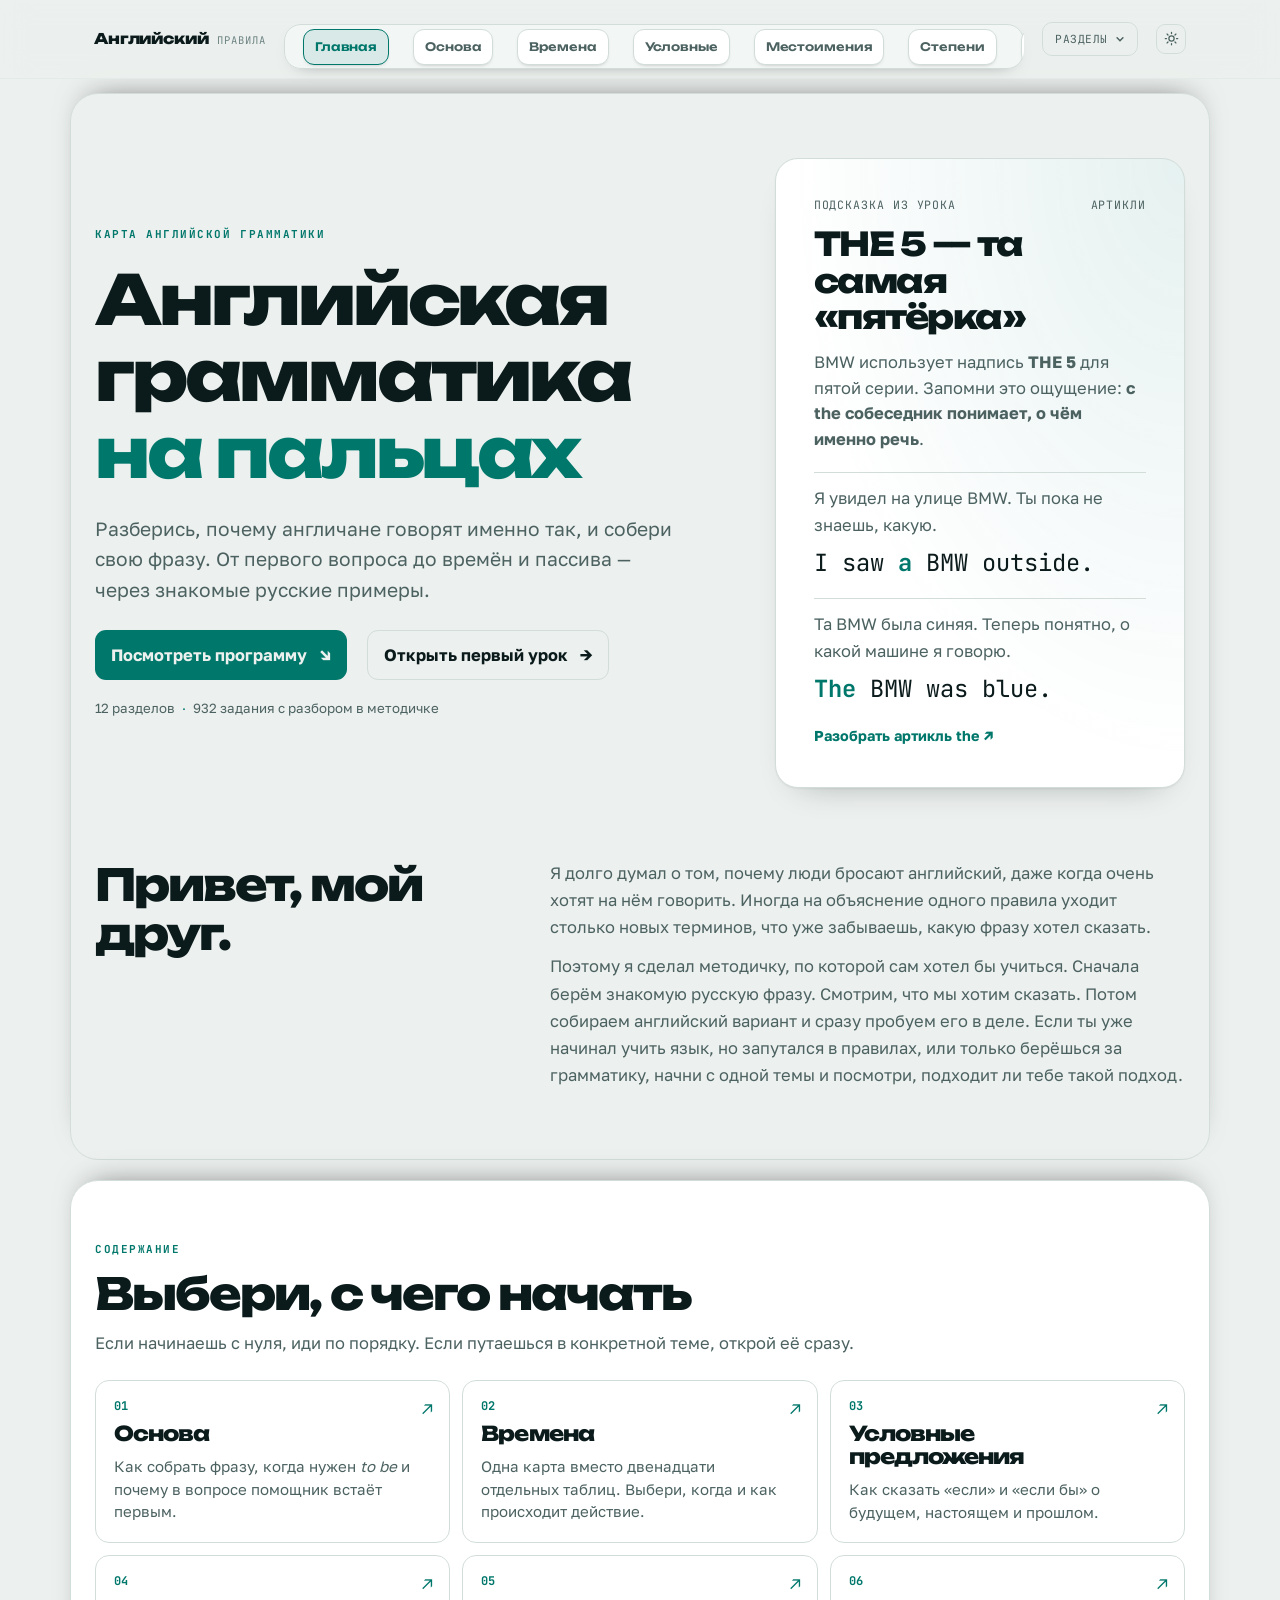
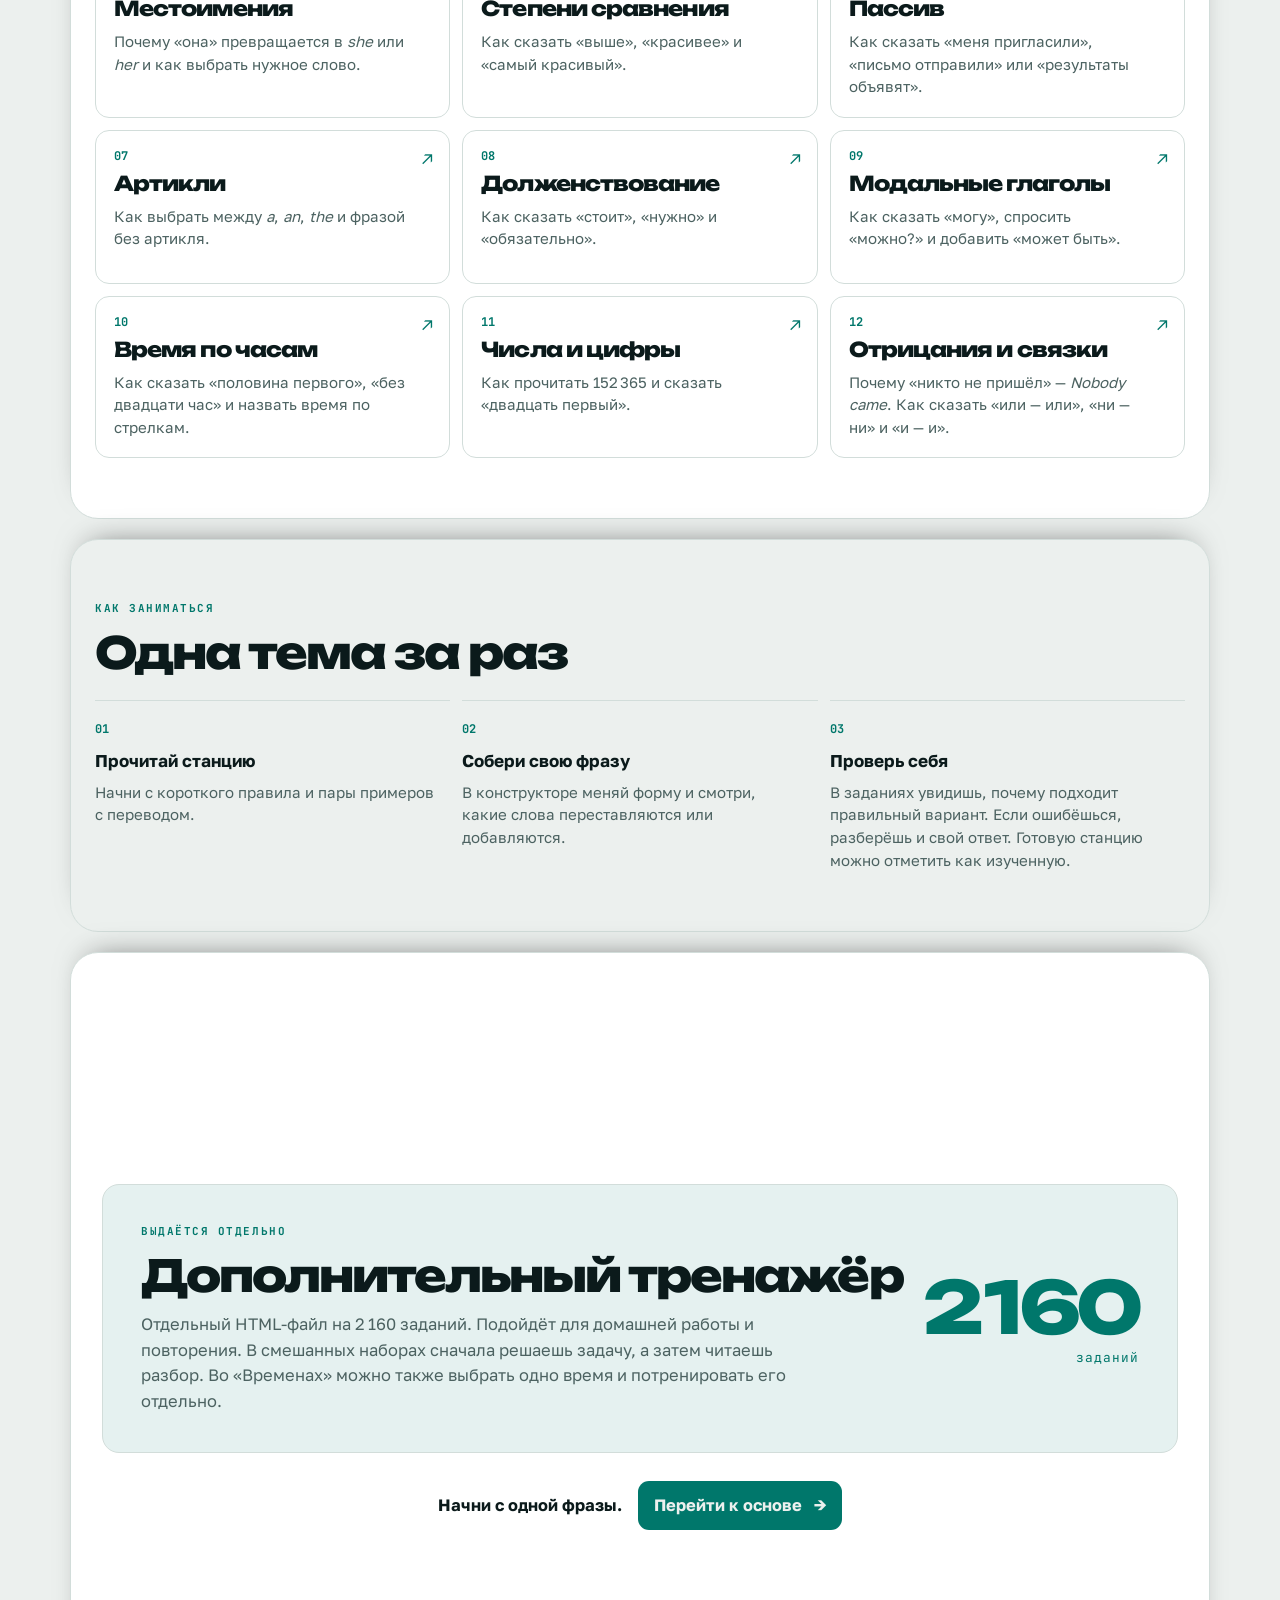
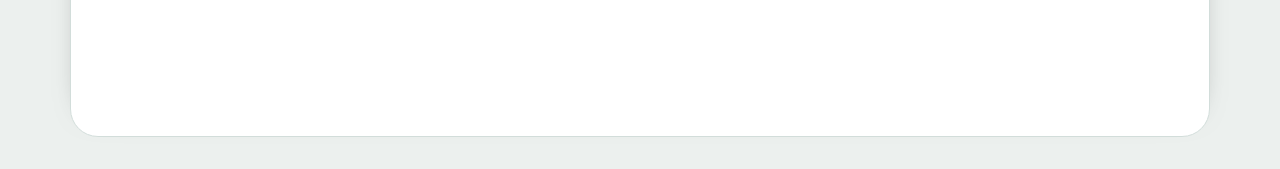
==== commit f75aad13: "Добавить вкладку «Отрицания и связки» с объяснениями и 72 заданиями" ====
--- a/index.html
+++ b/index.html
@@ -3,7 +3,7 @@
 <head>
 <meta charset="utf-8">
 <meta name="viewport" content="width=device-width, initial-scale=1">
-<meta name="description" content="Интерактивная методичка по английской грамматике: основа предложения, 12 времён, условные предложения, местоимения, степени сравнения, пассив, артикли, долженствование, модальные глаголы, время по часам и числа. Схемы, конструкторы и 860 заданий с разбором.">
+<meta name="description" content="Интерактивная методичка по английской грамматике: основа предложения, 12 времён, условные предложения, местоимения, степени сравнения, пассив, артикли, долженствование, модальные глаголы, время по часам, числа, отрицания и связки. Схемы, конструкторы и 932 задания с разбором.">
 <meta name="color-scheme" content="dark light">
 <meta name="theme-color" content="#0A1213" media="(prefers-color-scheme: dark)">
 <meta name="theme-color" content="#ECF0EE" media="(prefers-color-scheme: light)">
@@ -907,6 +907,7 @@
 .r-verb { --rc: var(--present);  --rs: var(--present-soft); }
 .r-subj { --rc: var(--text);     --rs: var(--surface-2); }
 .r-rest { --rc: var(--text-dim); --rs: transparent; }
+.r-neg  { --rc: var(--past);     --rs: var(--past-soft); }
 
 /* ячейки-слова */
 .train { display: flex; flex-wrap: wrap; align-items: center; gap: 7px; }
@@ -1411,6 +1412,9 @@
           <button type="button" role="tab" id="numbersTab" data-tab="numbers" aria-selected="false" aria-controls="tab-numbers" aria-label="Числа и цифры" tabindex="-1">
             <span class="tabs__tile">Числа и цифры</span>
           </button>
+          <button type="button" role="tab" id="negationTab" data-tab="negation" aria-selected="false" aria-controls="tab-negation" aria-label="Отрицания и связки" tabindex="-1">
+            <span class="tabs__tile">Отрицания и связки</span>
+          </button>
         </div>
       </div>
       <span class="tabs__tooltip" id="tabsTooltip" aria-hidden="true" hidden></span>
@@ -1453,7 +1457,7 @@
         <a class="home-primary" href="#home-course">Посмотреть программу <span aria-hidden="true">↘</span></a>
         <a class="home-secondary" href="#s-hero">Открыть первый урок <span aria-hidden="true">→</span></a>
       </div>
-      <p class="home-facts">11 разделов <span>·</span> 860 заданий с разбором в методичке</p>
+      <p class="home-facts">12 разделов <span>·</span> 932 задания с разбором в методичке</p>
     </div>
     <div class="home-example">
       <div class="home-example__label"><span>ПОДСКАЗКА ИЗ УРОКА</span><span>АРТИКЛИ</span></div>
@@ -1499,6 +1503,7 @@
       <a class="home-card" href="#l-hero"><span class="home-card__num">09</span><span class="home-card__name">Модальные глаголы</span><span class="home-card__text">Как сказать «могу», спросить «можно?» и добавить «может быть».</span><span class="home-card__arrow" aria-hidden="true">↗</span></a>
       <a class="home-card" href="#h-hero"><span class="home-card__num">10</span><span class="home-card__name">Время по часам</span><span class="home-card__text">Как сказать «половина первого», «без двадцати час» и назвать время по стрелкам.</span><span class="home-card__arrow" aria-hidden="true">↗</span></a>
       <a class="home-card" href="#n-hero"><span class="home-card__num">11</span><span class="home-card__name">Числа и цифры</span><span class="home-card__text">Как прочитать 152 365 и сказать «двадцать первый».</span><span class="home-card__arrow" aria-hidden="true">↗</span></a>
+      <a class="home-card" href="#g-hero"><span class="home-card__num">12</span><span class="home-card__name">Отрицания и связки</span><span class="home-card__text">Почему «никто не пришёл» — <i>Nobody came</i>. Как сказать «или — или», «ни — ни» и «и — и».</span><span class="home-card__arrow" aria-hidden="true">↗</span></a>
     </div>
   </section>
   </div>
@@ -1523,9 +1528,9 @@
       <div>
         <p class="eyebrow">Выдаётся отдельно</p>
         <h2>Дополнительный тренажёр</h2>
-        <p>Отдельный HTML-файл на 1 680 заданий. Подойдёт для домашней работы и повторения. В смешанных наборах сначала решаешь задачу, а затем читаешь разбор. Во «Временах» можно также выбрать одно время и потренировать его отдельно.</p>
+        <p>Отдельный HTML-файл на 2 160 заданий. Подойдёт для домашней работы и повторения. В смешанных наборах сначала решаешь задачу, а затем читаешь разбор. Во «Временах» можно также выбрать одно время и потренировать его отдельно.</p>
       </div>
-      <div class="home-practice__num" aria-hidden="true">1 680<span>заданий</span></div>
+      <div class="home-practice__num" aria-hidden="true">2 160<span>заданий</span></div>
     </div>
   </section>
 
@@ -3265,6 +3270,116 @@
           <tr><td>21</td><td><code>twenty-one</code></td><td><code>twenty-first · 21st</code></td></tr>
           <tr><td>100</td><td><code>one hundred</code></td><td><code>one hundredth · 100th</code></td></tr>
           <tr><td>1,000</td><td><code>one thousand</code></td><td><code>one thousandth · 1,000th</code></td></tr>
+        </tbody>
+      </table>
+    </div>
+  </div>
+</section>
+</div>
+
+<div class="tabpanel" id="tab-negation" role="tabpanel" aria-labelledby="negationTab" hidden>
+<header class="hero" id="g-hero">
+  <div class="wrap">
+    <div class="eyebrow">Отрицания и связки</div>
+    <h1>Одного «нет» <span class="tri">достаточно</span></h1>
+    <p class="hero__sub">По-русски «никто не пришёл», а по-английски <b>Nobody came</b>. Слово <b>nobody</b> уже всё отрицает. Разберём, когда русское «не» не нужно переносить в английский, а потом научимся соединять варианты: «или — или», «ни — ни» и «и — и».</p>
+    <div class="hero__meta">
+      <span class="pill">6 станций</span>
+      <span class="pill">конструктор</span>
+      <span class="pill">72 задания с разбором</span>
+    </div>
+  </div>
+</header>
+
+<section class="sect toc" id="g-toc">
+  <div class="wrap">
+    <div class="sect__head" style="margin-bottom:0">
+      <div class="eyebrow">Оглавление</div>
+      <h2>С чего начать</h2>
+      <p>Сначала разберись с одним отрицанием, потом сравни три пары связок.</p>
+    </div>
+    <div class="toc__g" id="gToc"></div>
+  </div>
+</section>
+
+<section class="sect" id="g-system">
+  <div class="wrap">
+    <div class="sect__head">
+      <div class="eyebrow">Конструктор</div>
+      <h2>Скажи по-русски — собери по-английски</h2>
+      <p>Выбери смысл и посмотри, какое слово уже отвечает за отрицание или соединяет две части.</p>
+    </div>
+    <div class="bu">
+      <div class="bu__ctl">
+        <div class="bu__grp">
+          <div class="seg" id="gBuild" role="group" aria-label="Что хочу сказать">
+            <button type="button" data-v="0" aria-pressed="true">Никогда не видел</button>
+            <button type="button" data-v="1" aria-pressed="false">Никого не видел</button>
+            <button type="button" data-v="2" aria-pressed="false">То же через didn’t</button>
+            <button type="button" data-v="3" aria-pressed="false">Когда-нибудь видел?</button>
+            <button type="button" data-v="4" aria-pressed="false">Или — или</button>
+            <button type="button" data-v="5" aria-pressed="false">Ни — ни</button>
+            <button type="button" data-v="6" aria-pressed="false">И — и</button>
+          </div>
+        </div>
+      </div>
+      <div class="bu__out">
+        <div class="bu__ru" id="gBuildRu"></div>
+        <div class="train bu__train" id="gBuildTrain" aria-live="polite"></div>
+        <p class="bu__note" id="gBuildNote"></p>
+      </div>
+    </div>
+  </div>
+</section>
+
+<main class="wrap"><div class="roadmap" id="g-road"></div></main>
+
+<section class="sect" id="g-duels">
+  <div class="wrap">
+    <div class="sect__head">
+      <div class="eyebrow">Разбор полётов</div>
+      <h2>Похожие слова, разный смысл</h2>
+      <p>Сравни два способа отрицания и посмотри, что меняется при выборе связки.</p>
+    </div>
+    <div class="duels" id="gDuels"></div>
+  </div>
+</section>
+
+<section class="sect" id="g-quiz">
+  <div class="wrap">
+    <div class="sect__head">
+      <div class="eyebrow">Общая проверка</div>
+      <h2>Двенадцать заданий вперемешку</h2>
+      <p>Сначала реши, что хочешь сказать, потом выбери английскую сборку.</p>
+    </div>
+    <div class="drill z-present" id="gQuiz"></div>
+  </div>
+</section>
+
+<section class="sect" id="g-sheet">
+  <div class="wrap">
+    <div class="sect__head">
+      <div class="eyebrow">На один экран</div>
+      <h2>Шпаргалка</h2>
+      <p>Уже есть never, nobody или nothing? Не добавляй ещё одно «не» только потому, что оно есть в русском переводе.</p>
+    </div>
+    <div class="sheet">
+      <table>
+        <thead><tr><th>Слово</th><th>Что означает</th><th>Пример</th></tr></thead>
+        <tbody id="gWords"></tbody>
+      </table>
+    </div>
+    <div class="sheet">
+      <table>
+        <thead><tr><th>Хочу сказать</th><th>Пара</th><th>Подсказка</th></tr></thead>
+        <tbody>
+          <tr><td>Или одно, или другое</td><td><code>either … or …</code></td><td>Выбираем один вариант.</td></tr>
+          <tr><td>Ни одно, ни другое</td><td><code>neither … nor …</code></td><td>N напоминает no. Она есть у обоих слов.</td></tr>
+          <tr><td>И одно, и другое</td><td><code>both … and …</code></td><td>Подходят оба.</td></tr>
+          <tr><td>Я никого не видел</td><td><code>I saw nobody.</code></td><td>Отрицание уже в nobody.</td></tr>
+          <tr><td>То же другим способом</td><td><code>I didn’t see anybody.</code></td><td>Didn’t отрицает, поэтому дальше anybody.</td></tr>
+          <tr><td>Я никогда этого не видел</td><td><code>I have never seen it.</code></td><td>Have оставляем. Don’t не добавляем.</td></tr>
+          <tr><td>Ты когда-нибудь это видел?</td><td><code>Have you ever seen it?</code></td><td>Вопрос: have вперёд, «когда-нибудь» — ever.</td></tr>
         </tbody>
       </table>
     </div>
@@ -8920,6 +9035,271 @@
 ];
 </script>
 <script>
+const NEGATION_LEVELS = [
+  { n: 1, ru: 'Одного отрицания достаточно', title: 'Не переноси русское «не» дважды', code: 'never · nobody · nothing',
+    txt: 'По-русски говорим «никто не пришёл». По-английски nobody уже сообщает, что не пришёл ни один человек. Ещё одно «не» ему не нужно.' },
+  { n: 2, ru: 'Выбор и две части', title: 'Один, ни один или оба', code: 'either · neither · both',
+    txt: 'Сначала реши, что хочешь сказать: выбрать один вариант, отказаться от обоих или взять оба. Потом соедини две части нужной парой слов.' }
+];
+
+const NEGATION_WORDS = [
+  ['never', 'никогда', 'I never smoke.', 'Я никогда не курю.'],
+  ['nobody / no one', 'никто, никого', 'Nobody called.', 'Никто не позвонил.'],
+  ['nothing', 'ничего', 'I know nothing about it.', 'Я ничего об этом не знаю.'],
+  ['nowhere', 'нигде, никуда', 'We went nowhere.', 'Мы никуда не ходили.'],
+  ['no + название', 'нет, ни одного', 'I have no questions.', 'У меня нет вопросов.'],
+  ['neither … nor …', 'ни … ни …', 'I drink neither tea nor coffee.', 'Я не пью ни чай, ни кофе.']
+];
+
+const NEGATION_STATIONS = [
+  {
+    id: 'g-once', zone: 'past', level: 1, idx: 1, short: 'Одно отрицание',
+    name: '«Никто пришёл» — английскому всё понятно', core: 'Nobody came. · I have never seen this before.',
+    thesis: 'По-русски повторяем «не», а по-английски одного слова уже достаточно',
+    lead: 'По-русски мы спокойно говорим: «Я <b>никогда не</b> видел», «Я <b>ничего не</b> знаю», «<b>Никто не</b> пришёл». Хочется перенести в английский сразу оба отрицания. Но в обычном английском слова <b>never</b>, <b>nothing</b> и <b>nobody</b> уже сами говорят «нет».',
+    blocks: [
+      { kind: 'key', h: 'Мысленно прочитай «я видел никого»', p: '<b>I saw nobody.</b> — «Я никого не видел». Чтобы понять сборку, мысленно прочитай «я видел никого». Это подсказка, а не перевод на хороший русский. Так же <b>Nobody came</b> буквально собирается как «никто пришёл». Английскому всё понятно: <b>nobody</b> уже означает, что не пришёл ни один человек.' },
+      { kind: 'plain', h: 'Разберём твоё «я никогда раньше этого не видел»', p: '<b>I have seen this before.</b> — «Я раньше это видел». Добавляем <b>never</b>: <b>I have never seen this before.</b> — «Я никогда раньше этого не видел». Всё: отрицание уже появилось. <b>Have</b> помогает построить фразу «видел раньше», а <b>seen</b> — третья форма <b>see</b>, «видеть». Слово <b>never</b> стоит между ними.' },
+      { kind: 'trap', h: 'Не вставляй don’t из русского перевода', p: 'Если хочешь сказать «я никогда этого не видел», нужно <b>I have never seen this before</b>. Вариант <b>I have never don’t see this before</b> так не собирается. И не убирай <b>have</b>: оно помогает построить фразу, само по себе оно не означает «не».' },
+      { kind: 'plain', h: 'Где поставить never', p: 'Перед обычным действием: <b>I never smoke.</b> После <b>am, is, are</b>: <b>She is never late.</b> Если есть помощник вроде <b>have</b> или <b>will</b>, ставим после него: <b>I have never seen it.</b> · <b>I will never forget you.</b>' },
+      { kind: 'plain', h: 'Почему иногда слышно I don’t know nothing', p: 'Такое можно услышать в песнях и некоторых вариантах разговорной речи. Но для своей обычной речи и письма держись схем из этой вкладки: <b>I know nothing</b> или <b>I don’t know anything</b>.' }
+    ],
+    forms: { p: 'I have seen this before.', n: 'I have <b>never</b> seen this before.', q: 'Have you <b>ever</b> seen this before?' },
+    markers: ['никогда не → never', 'никто не → nobody', 'ничего не → nothing'],
+    ex: [
+      { en: 'Nobody came.', ru: 'Никто не пришёл.', nb: 'Nobody уже отрицает приход.' },
+      { en: 'She is never late.', ru: 'Она никогда не опаздывает.' },
+      { en: 'I have never seen snow.', ru: 'Я никогда не видел снег.' }
+    ]
+  },
+  {
+    id: 'g-any', zone: 'present', level: 1, idx: 2, short: 'Два способа',
+    name: 'Nobody или not anybody — выбери одну сборку', core: 'I saw nobody. = I didn’t see anybody.',
+    thesis: 'Отрицание уже в слове или стоит рядом с глаголом',
+    lead: 'Можно сказать <b>I saw nobody</b>. А можно поставить отрицание рядом с глаголом: <b>I didn’t see anybody</b>. По-русски оба варианта означают «я никого не видел». Главное — не склеивать два способа.',
+    blocks: [
+      { kind: 'key', h: 'Меняем слова парой', p: '<b>I saw nobody. → I didn’t see anybody.</b><br><b>I know nothing. → I don’t know anything.</b><br><b>We went nowhere. → We didn’t go anywhere.</b><br><b>I have no questions. → I don’t have any questions.</b>' },
+      { kind: 'trap', h: 'Не оставляй nothing после don’t для «ничего не»', p: 'Если хочешь сказать «я ничего не знаю», выбирай <b>I know nothing</b> или <b>I don’t know anything</b>. Не собирай <b>I don’t know nothing</b> по русским словам. После <b>don’t</b> здесь нужно <b>anything</b>.' },
+      { kind: 'plain', h: 'После didn’t действие возвращаем к обычному виду', p: '<b>I saw nobody.</b> Слово <b>saw</b> уже показывает, что дело было в прошлом. Когда добавили <b>didn’t</b>, прошлое показывает оно: <b>I didn’t see anybody</b>. Поэтому <b>see</b>, а не <b>saw</b>.' },
+      { kind: 'plain', h: 'No ставим перед названием чего-то', p: '<b>I have no money.</b> — «У меня нет денег». Ещё можно сказать <b>I don’t have any money</b>. После <b>no</b> называем, чего нет: <b>no money</b>, <b>no questions</b>, <b>no time</b>.' },
+      { kind: 'plain', h: 'А если отрицательных слов по-русски три?', p: '«Никто никогда ничего мне не рассказывает» → <b>Nobody ever tells me anything.</b> Здесь отрицание уже в <b>nobody</b>, поэтому дальше <b>ever</b> и <b>anything</b>. Не переводим каждое русское «ни» отдельным английским отрицанием.' }
+    ],
+    forms: { p: 'I know something.', n: 'I know <b>nothing</b>. = I <b>don’t</b> know <b>anything</b>.', q: 'Do you know <b>anything</b> about it?' },
+    markers: ['nobody ↔ not anybody', 'nothing ↔ not anything', 'nowhere ↔ not anywhere', 'no ↔ not any'],
+    ex: [
+      { en: 'We didn’t go anywhere.', ru: 'Мы никуда не ходили.' },
+      { en: 'There is nothing in the box.', ru: 'В коробке ничего нет.' },
+      { en: 'There isn’t anything in the box.', ru: 'В коробке ничего нет. Другой способ сказать то же самое.' }
+    ]
+  },
+  {
+    id: 'g-questions', zone: 'future', level: 1, idx: 3, short: 'Вопросы',
+    name: 'Вопрос строим как обычно', core: 'Did you see anybody? · Did nobody call?',
+    thesis: 'Слово с отрицанием не заменяет порядок слов в вопросе',
+    lead: '<b>Never</b> и <b>nobody</b> уже дают отрицание, но не строят за тебя вопрос. Если нужен вопрос, используем знакомую сборку: помощник → кто → действие → остальное.',
+    blocks: [
+      { kind: 'key', h: 'Кого-нибудь и когда-нибудь', p: '<b>Did you see anybody?</b> — «Ты кого-нибудь видел?»<br><b>Have you ever seen this before?</b> — «Ты когда-нибудь раньше это видел?» Спрашиваем «когда-нибудь?», поэтому здесь <b>ever</b>, а не <b>never</b>.' },
+      { kind: 'plain', h: 'Само did не означает «не»', p: '<b>Did nobody call?</b> — «Никто не позвонил?» Здесь есть <b>did</b>, но нет <b>not</b>. Слово <b>did</b> помогает спросить, а <b>nobody</b> сообщает «никто». Поэтому два отрицания здесь не появились.' },
+      { kind: 'plain', h: 'Если уже есть be или can', p: '<b>Is anybody home?</b> — «Кто-нибудь дома?» Вперёд выходит <b>is</b>.<br><b>Can anybody help me?</b> — «Кто-нибудь может мне помочь?» Вперёд выходит <b>can</b>. Дополнительное <b>do</b> им не нужно.' },
+      { kind: 'plain', h: 'С nothing тоже можно спросить', p: '<b>Is there nothing in the box?</b> — «В коробке ничего нет?» Ты уже предполагаешь, что коробка пустая. Нейтральное «там что-нибудь есть?» звучит как <b>Is there anything in the box?</b> Смысл выбирает слово.' }
+    ],
+    forms: { p: 'Somebody called.', n: '<b>Nobody</b> called.', q: '<b>Did</b> anybody call?' },
+    markers: ['когда-нибудь? → ever', 'кто-нибудь? → anybody', 'did ≠ didn’t'],
+    ex: [
+      { en: 'Have you ever been to London?', ru: 'Ты когда-нибудь был в Лондоне?' },
+      { en: 'Does nobody know the answer?', ru: 'Никто не знает ответ?' },
+      { en: 'Can anybody hear me?', ru: 'Кто-нибудь меня слышит?' }
+    ]
+  },
+  {
+    id: 'g-either', zone: 'future', level: 2, idx: 4, short: 'Или — или',
+    name: 'Either … or … — предлагаю выбор', core: 'either tea or coffee',
+    thesis: 'Сейчас будут варианты: или одно, или другое',
+    lead: '<b>You can have either tea or coffee.</b> — «Можешь взять или чай, или кофе». Сначала <b>either</b> показывает: сейчас будут варианты. Потом <b>or</b> соединяет их. Запомни готовую пару: <b>either → or</b>, «или → или».',
+    blocks: [
+      { kind: 'key', h: 'Соединяй то, между чем выбираешь', p: 'Два напитка: <b>either tea or coffee</b>.<br>Два действия: <b>either walk or take a taxi</b>.<br>Два человека: <b>either Tom or Anna</b>. Сначала придумай две части, потом соедини их.' },
+      { kind: 'plain', h: 'Вопрос и отрицание собираются вокруг выбора', p: '<b>Can we either walk or take a taxi?</b> — «Мы можем или пойти пешком, или взять такси?» Вопрос делает <b>can</b> в начале. В <b>You can’t choose both; you can choose either tea or coffee</b> запрещаем брать оба напитка и предлагаем выбрать один.' },
+      { kind: 'plain', h: 'Если действие делает один из двух', p: '<b>Either Tom or Anna works here.</b> — «Здесь работает или Том, или Анна». В этом примере оба человека названы по одному. Поэтому <b>works</b>, как в <b>Tom works here</b>. Если соединяешь разные варианты вроде <b>Tom</b> и <b>his friends</b>, смотри на ближайшую к действию часть: <b>Either Tom or his friends are coming.</b>' }
+    ],
+    forms: { p: 'We can <b>either</b> walk <b>or</b> take a taxi.', n: 'We can’t take <b>either</b> route.', q: 'Can we <b>either</b> walk <b>or</b> take a taxi?' },
+    markers: ['either → or', 'или → или', 'выбор из двух'],
+    ex: [
+      { en: 'Either Tom or Anna will call you.', ru: 'Тебе позвонит или Том, или Анна.' },
+      { en: 'You can either stay here or come with us.', ru: 'Можешь или остаться здесь, или пойти с нами.' },
+      { en: 'We can’t take either route.', ru: 'Мы не можем поехать ни по одному из двух маршрутов.', nb: 'Отрицает can’t. После него either не означает, что один маршрут всё-таки подходит.' }
+    ]
+  },
+  {
+    id: 'g-neither', zone: 'past', level: 2, idx: 5, short: 'Ни — ни',
+    name: 'Neither … nor … — буква n напоминает no', core: 'neither tea nor coffee',
+    thesis: 'Поставили n перед either — поставим её и перед or',
+    lead: 'Было <b>either</b> — «или». Поставили впереди <b>n</b>, получили <b>neither</b> — «ни». Буква <b>n</b> напоминает слово <b>no</b> — «нет». Во второй части тоже ставим <b>n</b>: <b>or → nor</b>. Получилась пара <b>neither → nor</b>, «ни → ни».',
+    blocks: [
+      { kind: 'key', h: 'У обоих слов впереди n', p: '<b>I drink neither tea nor coffee.</b> — «Я не пью ни чай, ни кофе». Русское «не пью» не заставляет добавлять <b>don’t</b>: <b>neither … nor …</b> уже всё отрицает. Если выбрал <b>neither</b>, дальше ищи <b>nor</b>.' },
+      { kind: 'trap', h: 'Не склеивай два отрицания', p: 'Для «я не пью ни чай, ни кофе» выбирай <b>I drink neither tea nor coffee</b>. Не добавляй <b>don’t</b> и не меняй пару на <b>neither … or …</b>.' },
+      { kind: 'plain', h: 'Можно соединять действия и качества', p: '<b>She can neither sing nor dance.</b> — «Она не умеет ни петь, ни танцевать».<br><b>The room is neither big nor comfortable.</b> — «Комната ни большая, ни удобная». Слова <b>can</b> и <b>is</b> остаются на месте, дополнительное <b>not</b> не нужно.' },
+      { kind: 'plain', h: 'Если не сделал ни тот ни другой', p: '<b>Neither Tom nor Anna called.</b> — «Ни Том, ни Анна не позвонили». В настоящем: <b>Neither Tom nor Anna works here.</b> Оба названы по одному, поэтому <b>works</b>. Если ближе к действию стоит <b>his friends</b>, выбираем форму для «они»: <b>Neither Tom nor his friends are coming.</b>' }
+    ],
+    forms: { p: 'I drink tea and coffee.', n: 'I drink <b>neither</b> tea <b>nor</b> coffee.', q: 'Do you drink tea or coffee?' },
+    markers: ['n → no → нет', 'neither → nor', 'ни → ни'],
+    ex: [
+      { en: 'Neither Tom nor Anna called.', ru: 'Ни Том, ни Анна не позвонили.' },
+      { en: 'She can neither sing nor dance.', ru: 'Она не умеет ни петь, ни танцевать.' },
+      { en: 'I like neither of them.', ru: 'Мне не нравится ни один из них двоих.' }
+    ]
+  },
+  {
+    id: 'g-both', zone: 'present', level: 2, idx: 6, short: 'И — и',
+    name: 'Both … and … — подходят оба', core: 'both tea and coffee',
+    thesis: 'Ничего не выбираем и не отрицаем: берём обе части',
+    lead: '<b>I like both tea and coffee.</b> — «Мне нравятся и чай, и кофе». Слово <b>both</b> подсказывает: подходят оба варианта. Соединяем их через <b>and</b>. Запомни парой: <b>both → and</b>, «и → и».',
+    blocks: [
+      { kind: 'key', h: 'Люди, действия или качества', p: '<b>Both Tom and Anna work here.</b> — «И Том, и Анна работают здесь».<br><b>She can both sing and dance.</b> — «Она умеет и петь, и танцевать».<br><b>The room is both cheap and comfortable.</b> — «Комната и дешёвая, и удобная».' },
+      { kind: 'plain', h: 'Двое вместе — как they', p: 'Если и Том, и Анна что-то делают, считаем их вместе: <b>they</b>, «они». Поэтому <b>Both Tom and Anna work here</b>, как <b>They work here</b>. Не добавляем к <b>work</b> окончание <b>-s</b>.' },
+      { kind: 'trap', h: '«Не оба» ещё не значит «ни один»', p: '<b>I don’t like both of them.</b> — «Мне нравятся не оба». Это не означает, что не нравится никто: один может нравиться, а другой — нет. Если хочешь сказать «ни тот ни другой», скажи <b>I like neither of them</b>.' },
+      { kind: 'plain', h: 'Три пары — три разных смысла', p: '<b>Either tea or coffee</b> — выбираем один напиток.<br><b>Neither tea nor coffee</b> — ни один не подходит.<br><b>Both tea and coffee</b> — подходят оба. Сначала реши, какой смысл тебе нужен.' }
+    ],
+    forms: { p: 'I like <b>both</b> tea <b>and</b> coffee.', n: 'I like <b>neither</b> tea <b>nor</b> coffee.', q: 'Do you like <b>both</b> tea <b>and</b> coffee?' },
+    markers: ['both → and', 'и → и', 'оба вместе → they'],
+    ex: [
+      { en: 'Both Tom and Anna are here.', ru: 'И Том, и Анна здесь.' },
+      { en: 'The route is both short and safe.', ru: 'Маршрут и короткий, и безопасный.' },
+      { en: 'Do you speak both English and French?', ru: 'Ты говоришь и по-английски, и по-французски?' }
+    ]
+  }
+];
+
+const NEGATION_DUELS = [
+  { q: 'Два способа сказать «я никого не видел»',
+    a: { z: 'past', n: 'Отрицание в слове', en: 'I saw nobody.', ru: 'Я никого не видел.', why: 'Nobody уже говорит «никого». Слово saw показывает прошлое.' },
+    b: { z: 'present', n: 'Отрицание рядом с действием', en: 'I didn’t see anybody.', ru: 'Я никого не видел.', why: 'Didn’t уже отрицает. Поэтому anybody, а действие — see.' },
+    r: 'Выбери одну сборку. Для этого смысла не ставь didn’t и nobody вместе.' },
+  { q: 'Или один, или ни один?',
+    a: { z: 'future', n: 'Предлагаю выбор', en: 'You can have either tea or coffee.', ru: 'Можно взять или чай, или кофе.', why: 'Выбирай один из двух напитков.' },
+    b: { z: 'past', n: 'Отказываюсь от обоих', en: 'I drink neither tea nor coffee.', ru: 'Я не пью ни чай, ни кофе.', why: 'Буква n напоминает no. Она есть у neither и у nor.' },
+    r: 'Either идёт с or. Neither идёт с nor.' },
+  { q: 'Оба или ни один?',
+    a: { z: 'present', n: 'Подходят оба', en: 'I like both of them.', ru: 'Мне нравятся они оба.', why: 'Both включает обоих.' },
+    b: { z: 'past', n: 'Не подходит ни один', en: 'I like neither of them.', ru: 'Мне не нравится ни один из них двоих.', why: 'Neither исключает обоих.' },
+    r: 'I don’t like both of them — «мне нравятся не оба». Это не то же самое, что neither.' }
+];
+
+const NEGATION_SCENES = [
+  ['Я никогда раньше этого не видел.', [['subj', 'I'], ['aux', 'have'], ['neg', 'never'], ['verb', 'seen'], ['rest', 'this before'], ['end', '.']],
+    'Never уже означает «никогда не». Have помогает построить фразу, seen — третья форма see. Don’t сюда не добавляем.'],
+  ['Я никого не видел.', [['subj', 'I'], ['verb', 'saw'], ['neg', 'nobody'], ['end', '.']],
+    'Для сборки мысленно прочитай «я видел никого». Nobody уже даёт отрицание.'],
+  ['Я никого не видел. Другой способ.', [['subj', 'I'], ['aux', 'didn’t'], ['verb', 'see'], ['rest', 'anybody'], ['end', '.']],
+    'Отрицание уже в didn’t. Поэтому anybody, а действие возвращаем к обычному виду: see.'],
+  ['Ты когда-нибудь раньше это видел?', [['aux', 'Have'], ['subj', 'you'], ['rest', 'ever'], ['verb', 'seen'], ['rest', 'this before'], ['end', '?']],
+    'Спрашиваем «когда-нибудь?» — ever. Have выходит перед you, как в обычном вопросе.'],
+  ['Можно взять или чай, или кофе.', [['subj', 'You'], ['aux', 'can'], ['verb', 'have'], ['rest', 'either tea'], ['rest', 'or coffee'], ['end', '.']],
+    'Предлагаем выбор. Пара either … or … означает «или … или …».'],
+  ['Я не пью ни чай, ни кофе.', [['subj', 'I'], ['verb', 'drink'], ['neg', 'neither tea'], ['neg', 'nor coffee'], ['end', '.']],
+    'N напоминает no. Она есть и в neither, и в nor. Дополнительное don’t не нужно.'],
+  ['Мне нравятся и чай, и кофе.', [['subj', 'I'], ['verb', 'like'], ['rest', 'both tea'], ['rest', 'and coffee'], ['end', '.']],
+    'Подходят оба напитка. Both … and … означает «и … и …».']
+];
+</script>
+<script>
+function negationQuestions(block) {
+  return block.trim().split('\n').map(line => {
+    const [sentence, answer, why, first, firstWhy, second, secondWhy] = line.trim().split('|');
+    return Q(sentence, ['+' + answer, why], [first, firstWhy], [second, secondWhy]);
+  });
+}
+
+const NEGATION_DRILLS = {
+  'g-once': negationQuestions(`
+    Я никогда не курю. · I ___ smoke.|never|Never уже означает «никогда не». Ещё одно не не нужно.|never don’t|Never уже отрицает. Don’t сюда не добавляем.|not never|Для «никогда не» достаточно never без not.
+    Никто не пришёл. · ___ came.|Nobody|Nobody уже сообщает, что не пришёл ни один человек.|Anybody|Anybody не сообщает, что никто не пришёл.|Nobody didn’t|Nobody уже даёт отрицание. Came оставляем без didn’t.
+    Я ничего не знаю об этом. · I know ___ about it.|nothing|Nothing уже означает «ничего». Перед know не нужно don’t.|anything|В этой сборке нет другого отрицания. Нужно nothing.|not nothing|Для «ничего не знаю» достаточно nothing после know.
+    Мы никуда не ходили. · We went ___.|nowhere|Nowhere означает «никуда». Went оставляем без didn’t.|anywhere|Без отрицания anywhere не передаст «никуда не».|not nowhere|Здесь нужно одно отрицание: nowhere.
+    Я никогда раньше этого не видел. · I have ___ seen this before.|never|Never ставим после have. Don’t здесь не нужно.|never don’t|Отрицание уже в never. Don’t лишнее, а seen оставляем.|not never|Для «никогда не» здесь нужно never без not.
+    Она никогда не опаздывает. · She is ___ late.|never|После is ставим never: She is never late.|never doesn’t|Never уже даёт отрицание. Doesn’t не добавляем.|not never|Здесь говорим «никогда не», поэтому достаточно never.
+    Никто не позвонил. · ___ called.|No one|No one означает то же, что nobody: никто.|No one didn’t|No one уже отрицает. Не добавляем didn’t.|Someone|Someone — кто-то. Здесь не позвонил никто.
+    Я никогда тебя не забуду. · I will ___ forget you.|never|Never ставим после will. Оно уже означает «никогда не».|never won’t|Will уже стоит перед пропуском. Отрицание даёт never.|not never|Нужно never без второго отрицания not.
+    В коробке ничего нет. · There is ___ in the box.|nothing|Nothing уже говорит, что внутри ничего нет.|anything|В этой фразе нет not. Для пустой коробки нужно nothing.|not nothing|Не добавляем not к nothing для «ничего нет».
+    У меня нет вопросов. · I have ___ questions.|no|No ставим перед названием того, чего нет: no questions.|nothing|Nothing — самостоятельное «ничего». Перед questions нужно no.|not no|No уже означает отсутствие вопросов. Ещё одно not не нужно.
+  `),
+  'g-any': negationQuestions(`
+    Я никого не видел. · I didn’t see ___.|anybody|Didn’t уже отрицает. После него выбираем anybody.|nobody|Для этого смысла не соединяем didn’t и nobody.|somebody|Somebody — кто-то определённый. Здесь говорим, что не видели никого.
+    Я ничего не знаю. · I don’t know ___.|anything|Don’t уже означает «не». Поэтому дальше anything.|nothing|Не склеиваем don’t и nothing для «ничего не».|everything|Not everything означает «не всё». Это другой смысл.
+    Мы никуда не ходили. · We didn’t go ___.|anywhere|Отрицание уже в didn’t. Выбираем anywhere.|nowhere|Для «никуда не» после didn’t не нужно nowhere.|everywhere|Not everywhere — «не везде». Здесь не ходили вообще никуда.
+    У меня нет денег. · I don’t have ___ money.|any|Don’t уже отрицает. Перед money ставим any.|no|Не соединяем don’t и no для «денег нет».|nothing|Nothing не ставим перед money. Здесь нужно any money.
+    У меня нет времени. · I have ___ time.|no|В этой сборке нет don’t. Слово no само показывает отсутствие времени.|any|Any само не передаёт «нет». Здесь нужно no.|nothing|Перед time ставим no. Nothing означает «ничего» и стоит само.
+    Я никого не видел. Другой способ: I didn’t ___ anybody.|see|Прошлое уже показывает didn’t. Действие возвращаем к виду see.|saw|Saw уже показывает прошлое. После didn’t говорим see.|seen|После didn’t нужна обычная форма see, а не третья форма seen.
+    В сумке ничего нет. · There isn’t ___ in the bag.|anything|Isn’t уже содержит not. Дальше выбираем anything.|nothing|Для пустой сумки не соединяем isn’t и nothing.|everything|Not everything — «не всё». Нам нужно «ничего».
+    Я никогда этого не пробовал. · I haven’t ___ tried it.|ever|Haven’t уже отрицает. С ever получится «никогда не пробовал».|never|Для «никогда не» после haven’t не добавляем never.|not ever|В haven’t уже есть not. Второе not не нужно.
+    Никто никогда ничего мне не рассказывает. · Nobody ___ tells me anything.|ever|Отрицание уже в nobody. Поэтому дальше ever, а не never.|never|Не переносим каждое русское «ни» отдельным отрицанием.|doesn’t|Nobody уже сообщает «никто не». Doesn’t здесь не нужно.
+    Никто ничего не знает об этом. · Nobody knows ___ about it.|anything|Nobody уже отрицает всю фразу. Поэтому дальше anything.|nothing|Для этого смысла не ставим nobody и nothing вместе.|not anything|Отрицание уже есть в nobody. Дополнительное not не нужно.
+  `),
+  'g-questions': negationQuestions(`
+    Ты когда-нибудь раньше это видел? · Have you ___ seen this before?|ever|Спрашиваем «когда-нибудь?», поэтому ever.|never|Never дало бы «неужели никогда?». Это другой вопрос.|don’t ever|Вопрос уже строится через have. Don’t здесь не нужно.
+    Ты кого-нибудь видел? · ___ you see anybody?|Did|Вопрос о прошлом: did выходит перед you, дальше see.|Do|Do спросило бы про настоящее. Здесь спрашиваем, видел ли ты.|Didn’t nobody|Это не сборка вопроса «ты кого-нибудь видел?». Здесь достаточно Did you.
+    Кто-нибудь дома? · ___ anybody home?|Is|В такой фразе вперёд выходит is. Do ему не нужно.|Does|Home здесь говорит, где человек. Нужен is, как в He is home.|Do is|Не добавляем do перед is. Вопрос делает само is.
+    Кто-нибудь может мне помочь? · ___ anybody help me?|Can|Can выходит в начало и само задаёт вопрос.|Does can|Can не нужен помощник does. Говорим Can anybody help me?|Do can|Не ставим do перед can. Вперёд выходит can.
+    Никто не позвонил? · ___ nobody call?|Did|Did помогает спросить. Оно само не означает «не». Отрицание уже в nobody.|Didn’t|Для этого смысла не добавляем didn’t к nobody.|Was|С call здесь спрашиваем через did. Was не нужно.
+    Никто не знает ответ? · Does nobody ___ the answer?|know|Does уже помогает задать вопрос. После него обычное know.|knows|Окончание s после does к know не добавляем.|doesn’t know|Отрицание уже в nobody, а does уже стоит в начале.
+    Ты когда-нибудь был в Лондоне? · ___ you ever been to London?|Have|Вопрос строим через have: Have you ever been…?|Did|С been и ever здесь нужна сборка Have you ever been…?|Do|Для «когда-нибудь был» в этой фразе нужно Have you ever been…?
+    В коробке что-нибудь есть? · Is there ___ in the box?|anything|Нейтрально спрашиваем, есть ли что-нибудь.|nothing|Nothing сделало бы вопрос «неужели ничего нет?».|not nothing|Для нейтрального вопроса не нужны два отрицания. Нужно anything.
+    Кто-нибудь знает дорогу? · Does ___ know the way?|anybody|Для «кто-нибудь?» в этом вопросе подходит anybody.|nobody|Nobody изменит смысл: «никто не знает дорогу?»|not anybody|Does здесь лишь помогает спросить. Для нужного вопроса выбираем anybody.
+    Никто не опаздывает? · ___ nobody late?|Is|Late говорит, в каком человек состоянии. Нужен is, как в Nobody is late.|Does|Не говорим Does nobody late. Здесь вперёд выходит is.|Isn’t|Для этого смысла nobody уже даёт отрицание. Достаточно Is nobody late?
+  `),
+  'g-either': negationQuestions(`
+    Можно взять или чай, или кофе. · You can have ___ tea or coffee.|either|Either идёт в паре с or: «или … или …».|neither|Neither требует nor и убирает оба варианта.|both|Both соединяем через and. Здесь предлагаем выбор.
+    Или идём пешком, или берём такси. · We can either walk ___ take a taxi.|or|Пара either … or … соединяет два варианта.|nor|Nor ставим с neither. Здесь either, поэтому or.|and|And подошло бы к both. Здесь выбираем.
+    Или Том, или Анна тебе позвонит. · ___ Tom or Anna will call you.|Either|Either … or …: позвонит один из двух.|Neither|Neither соединяем с nor. Оно означает «ни тот ни другой».|Both|Both идёт с and и означает обоих.
+    Можно остаться здесь или пойти с нами. · You can either stay here or ___.|come with us|Соединяем два действия: stay here и come with us.|coming with us|После can здесь оба действия называем прямо: stay и come.|to come with us|Can уже относится к обеим частям. To перед come не добавляем.
+    Здесь работает или Том, или Анна. · Either Tom or Anna ___ here.|works|Ближе к действию Anna, один человек. Поэтому works, как Anna works.|work|Здесь Anna — один человек. Говорим Anna works.|working|Для обычного «работает здесь» нужно works. Working само по себе так не ставим.
+    Приходи или в понедельник, или во вторник. · Come either on Monday ___ on Tuesday.|or|После either выбираем or: два дня на выбор.|nor|N есть у neither и nor. Здесь either без n.|and|And означало бы соединение обоих дней. Здесь выбираем один.
+    Можно заплатить наличными или картой. · You can pay ___ in cash or by card.|either|Either … or … предлагает два способа оплаты.|both|Для both потребовалось бы and и смысл «обоими способами».|neither|Neither исключает оба способа и требует nor.
+    Мы можем или пройти пешком, или взять такси? · ___ we either walk or take a taxi?|Can|Вопрос задаёт can в начале. Пара either … or … остаётся внутри.|Do can|Перед can не ставим do. Can само выходит вперёд.|Can’t neither|Здесь обычный вопрос о выборе. Нужно Can we either…?
+    Мы не можем поехать ни по одному из двух маршрутов. · We can’t take ___ route.|either|Can’t уже отрицает. После него either route означает «ни один из двух».|neither|Для этого смысла после can’t не добавляем neither.|both|Both route так не собирается: для обоих нужно both routes.
+    Или Том, или его друзья придут. · Either Tom or his friends ___ coming.|are|Рядом с действием his friends — «они». Поэтому are coming.|is|Ближе к действию his friends. Для «они» нужно are.|am|Am подходит к I. Здесь friends, поэтому are.
+  `),
+  'g-neither': negationQuestions(`
+    Я не пью ни чай, ни кофе. · I drink ___ tea nor coffee.|neither|Neither идёт с nor. N напоминает no: ни один напиток.|either|Either требует or и предлагает выбор, а не отказ от обоих.|both|Both идёт с and и означает оба напитка.
+    Она не умеет ни петь, ни танцевать. · She can neither sing ___ dance.|nor|После neither ставим nor. У обоих впереди n.|or|Or — пара для either. Здесь нужно nor.|and|And — пара для both. Здесь отрицаем оба действия.
+    Я не пью ни чай, ни кофе. · I ___ neither tea nor coffee.|drink|Neither … nor … уже отрицает. Drink оставляем без don’t.|don’t drink|Не добавляем don’t к neither … nor … для этого смысла.|doesn’t drink|После I не ставим doesn’t, а отрицание уже есть в neither.
+    Ни Том, ни Анна не позвонили. · ___ Tom nor Anna called.|Neither|Neither … nor … означает «ни … ни …».|Either|Для either нужно or. Здесь отказываемся от обоих.|Both|Both … and … означало бы, что позвонили оба.
+    Комната ни большая, ни удобная. · The room is neither big ___ comfortable.|nor|Соединяем два качества через neither … nor ….|or|Не меняем пару: neither требует nor.|and|And ставим с both. Здесь оба качества отрицаем.
+    Мне не нравится ни один из них двоих. · I like ___ of them.|neither|Neither of them — ни один из двух. Don’t не нужно.|both|Both of them означает обоих. Это противоположный смысл.|either|Без отрицания either не передаст отказ от обоих.
+    Ни Том, ни Анна здесь не работает. · Neither Tom nor Anna ___ here.|works|Ближе к действию Anna — один человек. Works, как Anna works.|work|В этой фразе после nor стоит Anna. Для неё выбираем works.|doesn’t work|Neither уже даёт отрицание. Не добавляем doesn’t.
+    Она не умеет ни читать, ни писать. · She ___ neither read nor write.|can|Отрицание уже в neither … nor …, поэтому can без not.|can’t|Для этого смысла не добавляем can’t к neither … nor ….|does can|Can не нужен помощник does.
+    Ни Том, ни его друзья не придут. · Neither Tom nor his friends ___ coming.|are|Ближе к действию his friends — «они». Выбираем are.|is|Рядом с действием друзья, поэтому are, а не is.|aren’t|Neither … nor … уже отрицает. Второе отрицание не нужно.
+    Еда ни горячая, ни свежая. · The food ___ neither hot nor fresh.|is|Состояние называем через is. Neither … nor … уже отрицает.|isn’t|Для этого смысла не соединяем isn’t и neither.|does|С hot и fresh нужен is. Does сюда не ставим.
+  `),
+  'g-both': negationQuestions(`
+    Мне нравятся и чай, и кофе. · I like ___ tea and coffee.|both|Both … and … включает оба напитка.|either|Either идёт с or и предлагает выбор.|neither|Neither идёт с nor и исключает оба варианта.
+    Она умеет и петь, и танцевать. · She can both sing ___ dance.|and|Пара both … and … означает «и … и …».|or|Or ставим с either, когда выбираем.|nor|Nor ставим с neither, когда отрицаем оба.
+    И Том, и Анна работают здесь. · Both Tom and Anna ___ here.|work|Двое вместе — как they. Поэтому work без s.|works|Works подходит одному человеку. Здесь вместе работают двое.|is working|Для двоих было бы are working. Здесь привычное действие: work.
+    И Том, и Анна здесь. · Both Tom and Anna ___ here.|are|Том и Анна вместе — «они». Для них выбираем are.|is|Is подходит одному. Здесь двое, поэтому are.|am|Am ставим с I. Здесь двое, поэтому are.
+    Маршрут и короткий, и безопасный. · The route is both short ___ safe.|and|Два качества соединяем через both … and ….|nor|Nor нужно с neither. Здесь оба качества есть.|or|Or даёт выбор. Здесь есть оба качества.
+    Мне нравятся они оба. · I like ___ of them.|both|Both of them означает «они оба».|neither|Neither of them — ни один из двоих. Это другой смысл.|nobody|Nobody — «никто». Nobody of them так не говорим.
+    Мне нравятся не оба. · I don’t like both of them. Это значит: ___|не обязательно нравятся оба|Фраза не говорит, что не нравится ни один. Один может нравиться.|точно не нравится ни один|Для «ни один из двух» скажи I like neither of them.|точно нравятся оба|Don’t отрицает «оба нравятся». Оба сразу здесь не утверждаем.
+    Мне не нравится ни один из двух фильмов. · I like ___ film.|neither|Neither film исключает оба фильма. Don’t не нужно.|both|Both film так не собирается, а both films означало бы оба фильма.|either|Здесь нет другого отрицания. Для отказа от обоих нужно neither.
+    Ты говоришь и по-английски, и по-французски? · Do you speak ___ English and French?|both|Пара both … and … сохраняется внутри вопроса.|either|Either требует or и предлагает выбрать.|neither|Neither требует nor. Вопрос здесь про оба языка.
+    Можно взять и яблоко, и грушу. · You can have both an apple ___ a pear.|and|Both идёт с and: можно взять оба фрукта.|or|Or оставило бы выбор. Здесь разрешены оба.|nor|Nor отрицает вместе с neither. Здесь оба фрукта можно.
+  `)
+};
+
+const QUIZ_NEGATION = negationQuestions(`
+  Никто не ответил. · ___ answered.|Nobody|Nobody уже означает «никто не». Второе отрицание не нужно.|Nobody didn’t|Для «никто не ответил» не добавляем didn’t к nobody.|Anybody|Anybody не сообщает, что никто не ответил.
+  Я ничего не слышал. · I didn’t hear ___.|anything|Отрицание уже в didn’t. Поэтому anything.|nothing|Не склеиваем didn’t и nothing для «ничего не».|everything|Not everything — «не всё». Здесь не слышал вообще ничего.
+  Я никогда не был в Париже. · I have ___ been to Paris.|never|Never ставим после have. Оно уже означает «никогда не».|never don’t|Отрицание уже в never. Don’t не добавляем.|not never|Для «никогда не» здесь достаточно never.
+  Можно взять или суп, или салат. · You can have either soup ___ salad.|or|Either идёт с or: или один вариант, или другой.|nor|Nor нужно с neither. Здесь either.|and|And нужно с both. Здесь предлагаем выбор.
+  Он не говорит ни по-английски, ни по-французски. · He speaks ___ English nor French.|neither|Neither … nor … уже отрицает. Speaks оставляем без doesn’t.|either|Either идёт с or и даёт выбор.|both|Both идёт с and и включает оба языка.
+  И Марк, и Лиза живут здесь. · Both Mark and Lisa ___ here.|live|Двое вместе — как they. Поэтому live без s.|lives|Lives подходит одному. Здесь двое вместе.|is living|Для двоих было бы are living. В этой фразе выбираем live.
+  Ты когда-нибудь видел кита? · Have you ___ seen a whale?|ever|Спрашиваем «когда-нибудь?» — ever.|never|Never изменит вопрос на «неужели никогда?».|don’t ever|Вопрос строит have. Don’t сюда не добавляем.
+  Мы никуда не ездили в воскресенье. · We went ___ on Sunday.|nowhere|Nowhere уже означает «никуда». Went остаётся без didn’t.|anywhere|В этой сборке нет другого отрицания. Нужно nowhere.|not nowhere|Не добавляем not к nowhere для «никуда не».
+  Она не умеет ни водить, ни плавать. · She can neither drive ___ swim.|nor|Neither идёт с nor. У обоих слов впереди n.|or|Or — пара для either. Здесь ни одно действие не умеет.|and|And — пара для both. Здесь оба действия отрицаем.
+  Комната и тёплая, и тихая. · The room is ___ warm and quiet.|both|Both … and … включает оба качества.|neither|Neither потребовало бы nor и отрицало бы оба качества.|either|Either идёт с or. Здесь не выбор, а два качества вместе.
+  Никто не помог? · ___ nobody help?|Did|Did задаёт вопрос, но само не означает «не». Отрицание уже в nobody.|Didn’t|Для этого смысла не добавляем didn’t к nobody.|Was|С help здесь вопрос строится через did.
+  У меня нет билетов. · I don’t have ___ tickets.|any|Don’t уже отрицает. Перед tickets выбираем any.|no|Для «билетов нет» не ставим don’t и no вместе.|nothing|Nothing стоит само. Перед tickets нужно any.
+`);
+</script>
+<script>
 /* ═══════════════════════════════════════════════════════════
    ТРЕНАЖЁР · один компонент на все блоки заданий
    Показывает по одному вопросу. После ответа — разбор:
@@ -9726,6 +10106,29 @@
 }
 renderNumberReference('nSmallNumbers', Array.from({length: 21}, (_, i) => i));
 renderNumberReference('nTens', NUMBER_TENS.slice(2).map((_, i) => (i + 2) * 10));
+
+renderRoadmap('g-road', NEGATION_LEVELS, NEGATION_STATIONS, {
+  pid: 'g', drills: NEGATION_DRILLS, kindLabel: item => item.short, figure: () => ''
+});
+renderDuels('gDuels', NEGATION_DUELS);
+makeQuiz(document.getElementById('gQuiz'), QUIZ_NEGATION, { title: 'Вопрос' });
+document.getElementById('gWords').innerHTML = NEGATION_WORDS.map(([word, meaning, en, ru]) =>
+  `<tr><td><code>${word}</code></td><td>${meaning}</td><td><span lang="en">${en}</span><br>${ru}</td></tr>`).join('');
+
+const gBuild = document.getElementById('gBuild');
+function renderNegationBuilder(button) {
+  const [ru, row, note] = NEGATION_SCENES[Number(button.dataset.v)];
+  gBuild.querySelector('[aria-pressed="true"]').setAttribute('aria-pressed', 'false');
+  button.setAttribute('aria-pressed', 'true');
+  document.getElementById('gBuildRu').textContent = ru;
+  document.getElementById('gBuildNote').textContent = note;
+  flipTrain(document.getElementById('gBuildTrain'), trainHTML(row));
+}
+gBuild.addEventListener('click', event => {
+  const button = event.target.closest('button[data-v]');
+  if (button) renderNegationBuilder(button);
+});
+renderNegationBuilder(gBuild.querySelector('[aria-pressed="true"]'));
 
 /* ═══════════════════════════════════════════════════════════
    НАВИГАЦИЯ: вкладки, оглавление, меню, точки, прогресс
@@ -9848,6 +10251,17 @@
       { id: 'n-sheet', n: 'Шпаргалка', s: 'Первые числа, десятки и формы по счёту', e: 'Итог' }
     ]
   },
+  negation: {
+    panel: 'tab-negation', toc: 'gToc', items: NEGATION_STATIONS, total: NEGATION_STATIONS.length,
+    nav: [
+      { id: 'g-system', n: 'Конструктор фразы', s: 'Выбери смысл, собери слова', e: 'Старт' },
+      { id: 'g-lvl1', n: 'Одно отрицание', s: 'Never, nobody, nothing и вопросы', e: 'Уровень 1' },
+      { id: 'g-lvl2', n: 'Или, ни, и', s: 'Either, neither и both', e: 'Уровень 2' },
+      { id: 'g-duels', n: 'Сравнение фраз', s: 'Два способа и три смысла', e: 'Разбор' },
+      { id: 'g-quiz', n: 'Общая проверка', s: '12 заданий', e: 'Тренажёр' },
+      { id: 'g-sheet', n: 'Шпаргалка', s: 'Слова с отрицанием и пары связок', e: 'Итог' }
+    ]
+  },
   passive: {
     panel: 'tab-passive', toc: 'vToc', items: V, total: V.length,
     nav: [
@@ -10057,7 +10471,7 @@
 try { done = new Set(JSON.parse(localStorage.getItem(KEY) || '[]')); } catch (e) { done = new Set(); }
 
 function paint() {
-  const all = S.concat(T, C, P, D, V, A, M, L, CLOCK_STATIONS, NUMBER_STATIONS);
+  const all = S.concat(T, C, P, D, V, A, M, L, CLOCK_STATIONS, NUMBER_STATIONS, NEGATION_STATIONS);
   all.forEach(x => {
     const on = done.has(x.id);
     const st = document.getElementById(x.id);
@@ -10133,6 +10547,7 @@
   if (id.startsWith('l-')) return 'modals';
   if (id.startsWith('h-')) return 'clock';
   if (id.startsWith('n-')) return 'numbers';
+  if (id.startsWith('g-')) return 'negation';
   if (T.some(t => t.id === id) || id.indexOf('t-') === 0) return 'tenses';
   return null;
 }
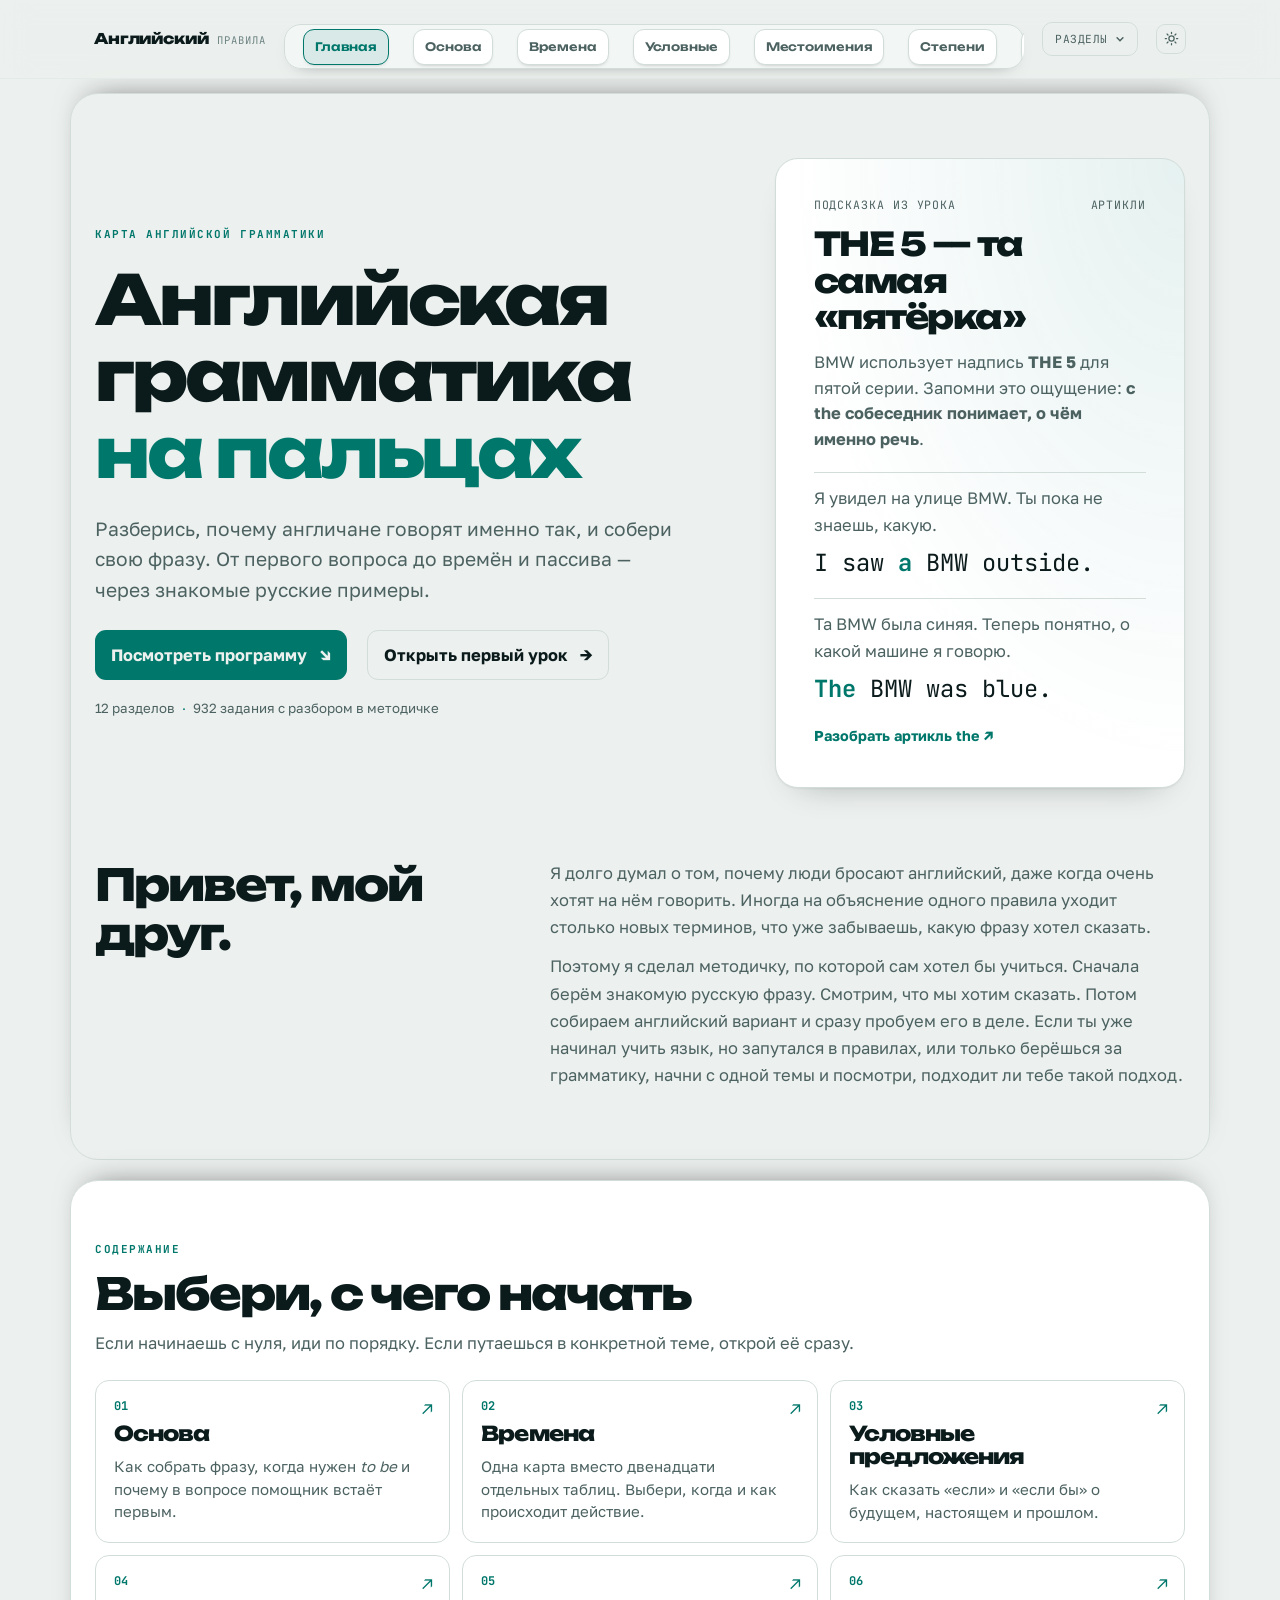
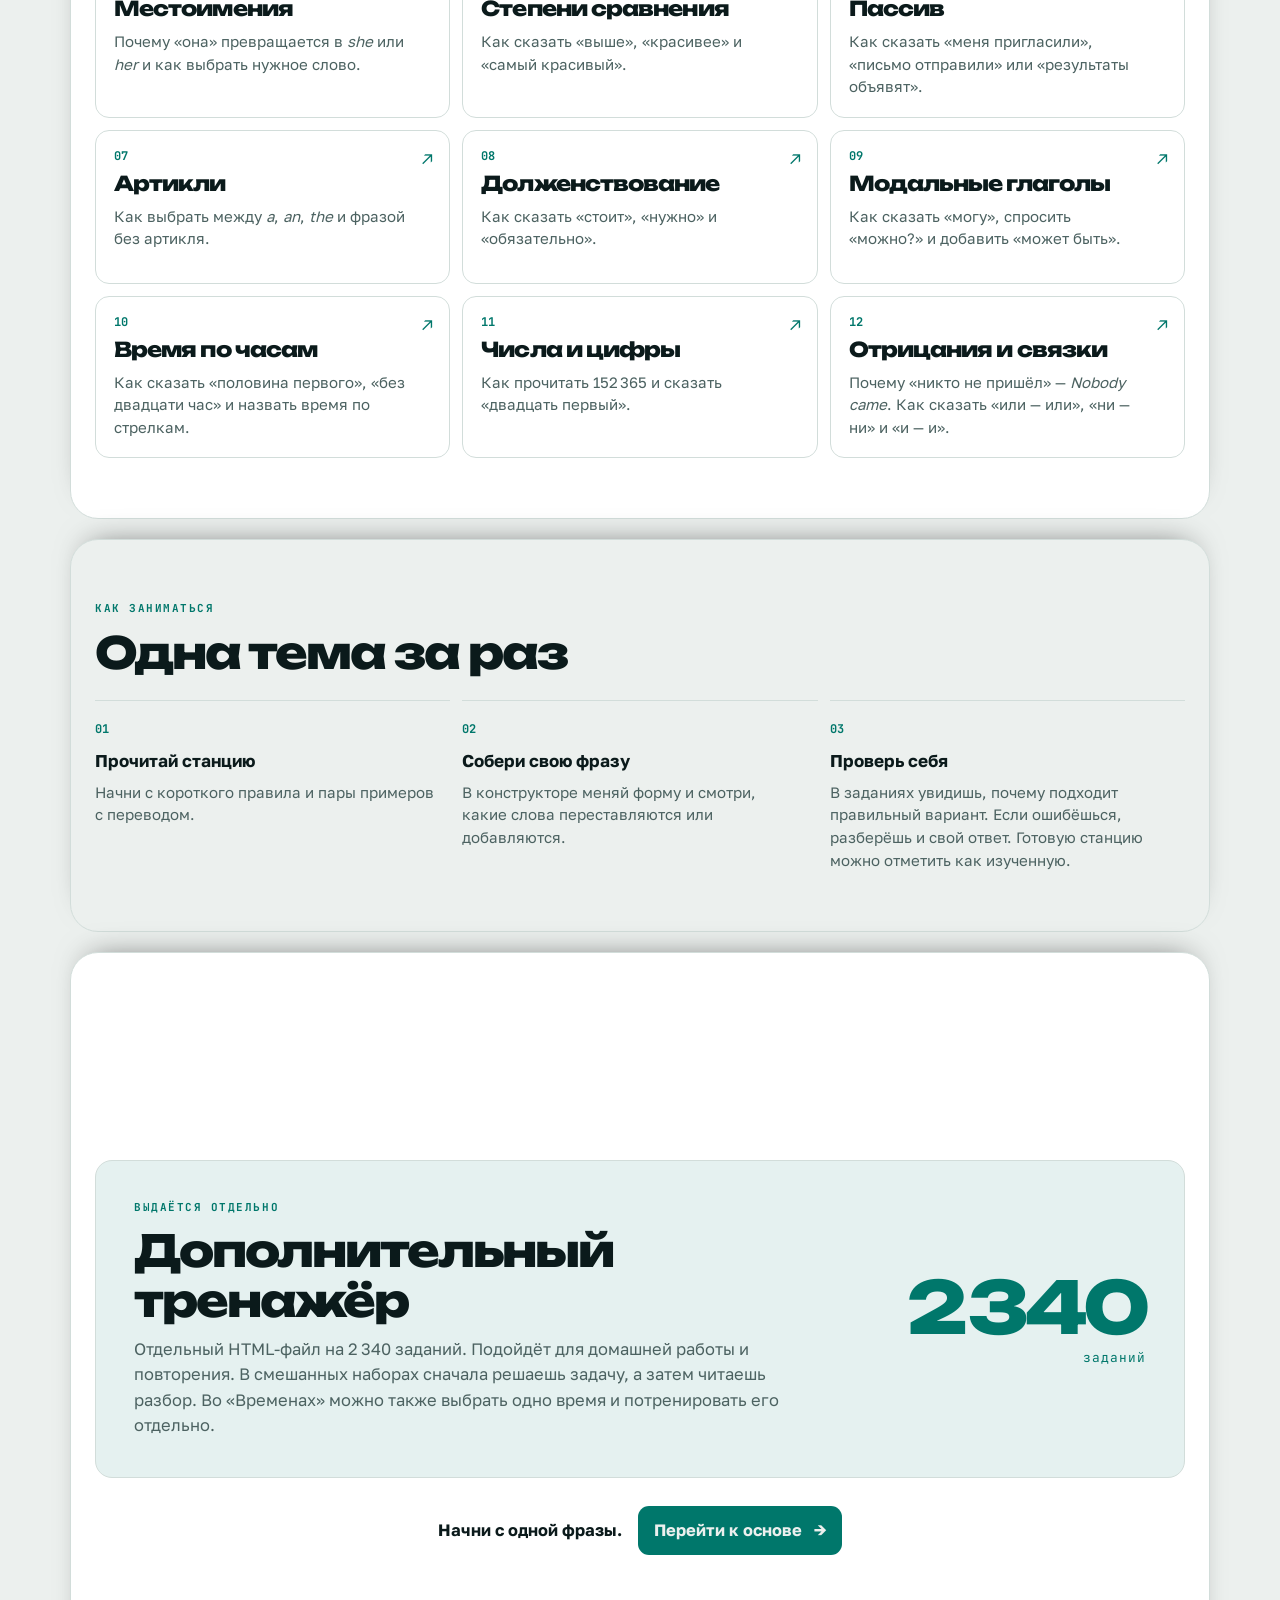
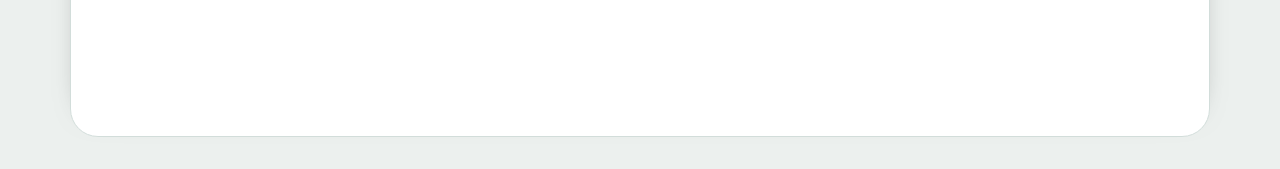
==== commit f1ec4e9e: "Добавить в тренажёр 180 заданий по отрицаниям и связкам" ====
--- a/index.html
+++ b/index.html
@@ -1528,9 +1528,9 @@
       <div>
         <p class="eyebrow">Выдаётся отдельно</p>
         <h2>Дополнительный тренажёр</h2>
-        <p>Отдельный HTML-файл на 2 160 заданий. Подойдёт для домашней работы и повторения. В смешанных наборах сначала решаешь задачу, а затем читаешь разбор. Во «Временах» можно также выбрать одно время и потренировать его отдельно.</p>
+        <p>Отдельный HTML-файл на 2 340 заданий. Подойдёт для домашней работы и повторения. В смешанных наборах сначала решаешь задачу, а затем читаешь разбор. Во «Временах» можно также выбрать одно время и потренировать его отдельно.</p>
       </div>
-      <div class="home-practice__num" aria-hidden="true">2 160<span>заданий</span></div>
+      <div class="home-practice__num" aria-hidden="true">2 340<span>заданий</span></div>
     </div>
   </section>
 
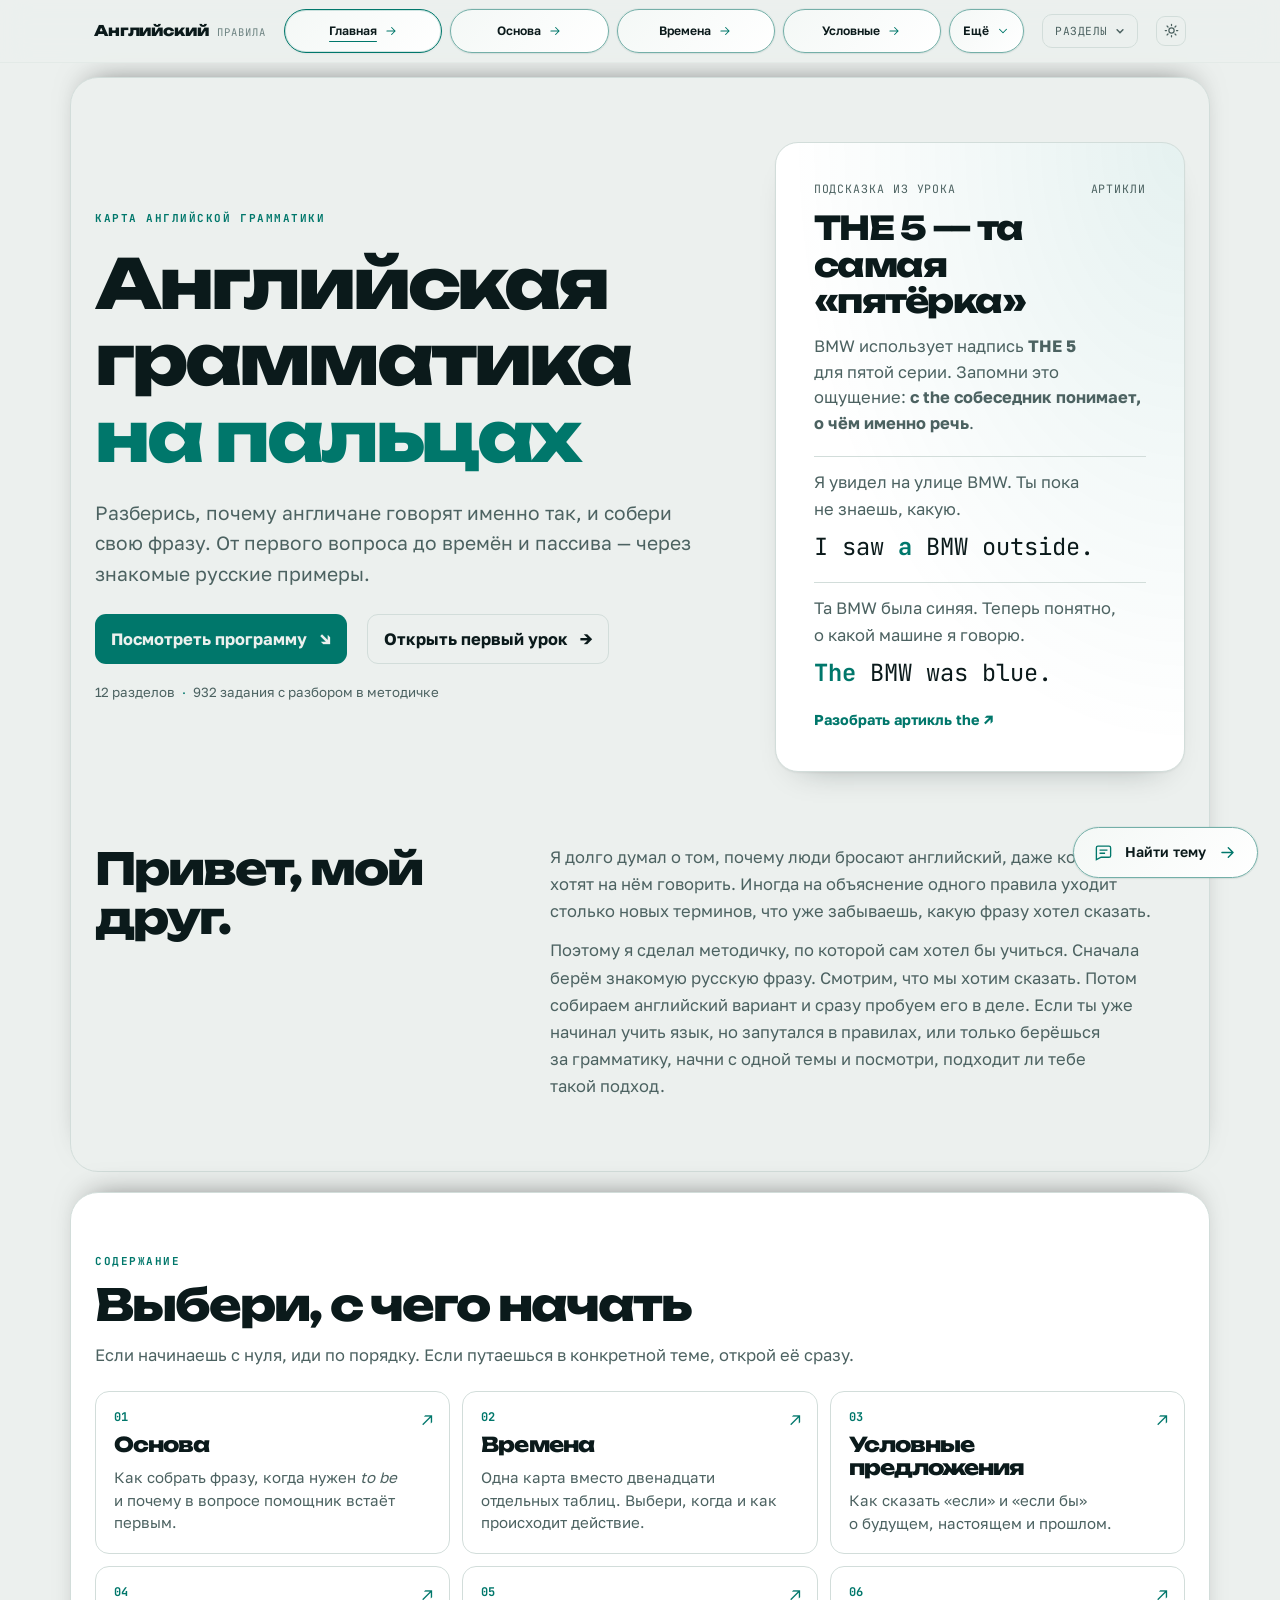
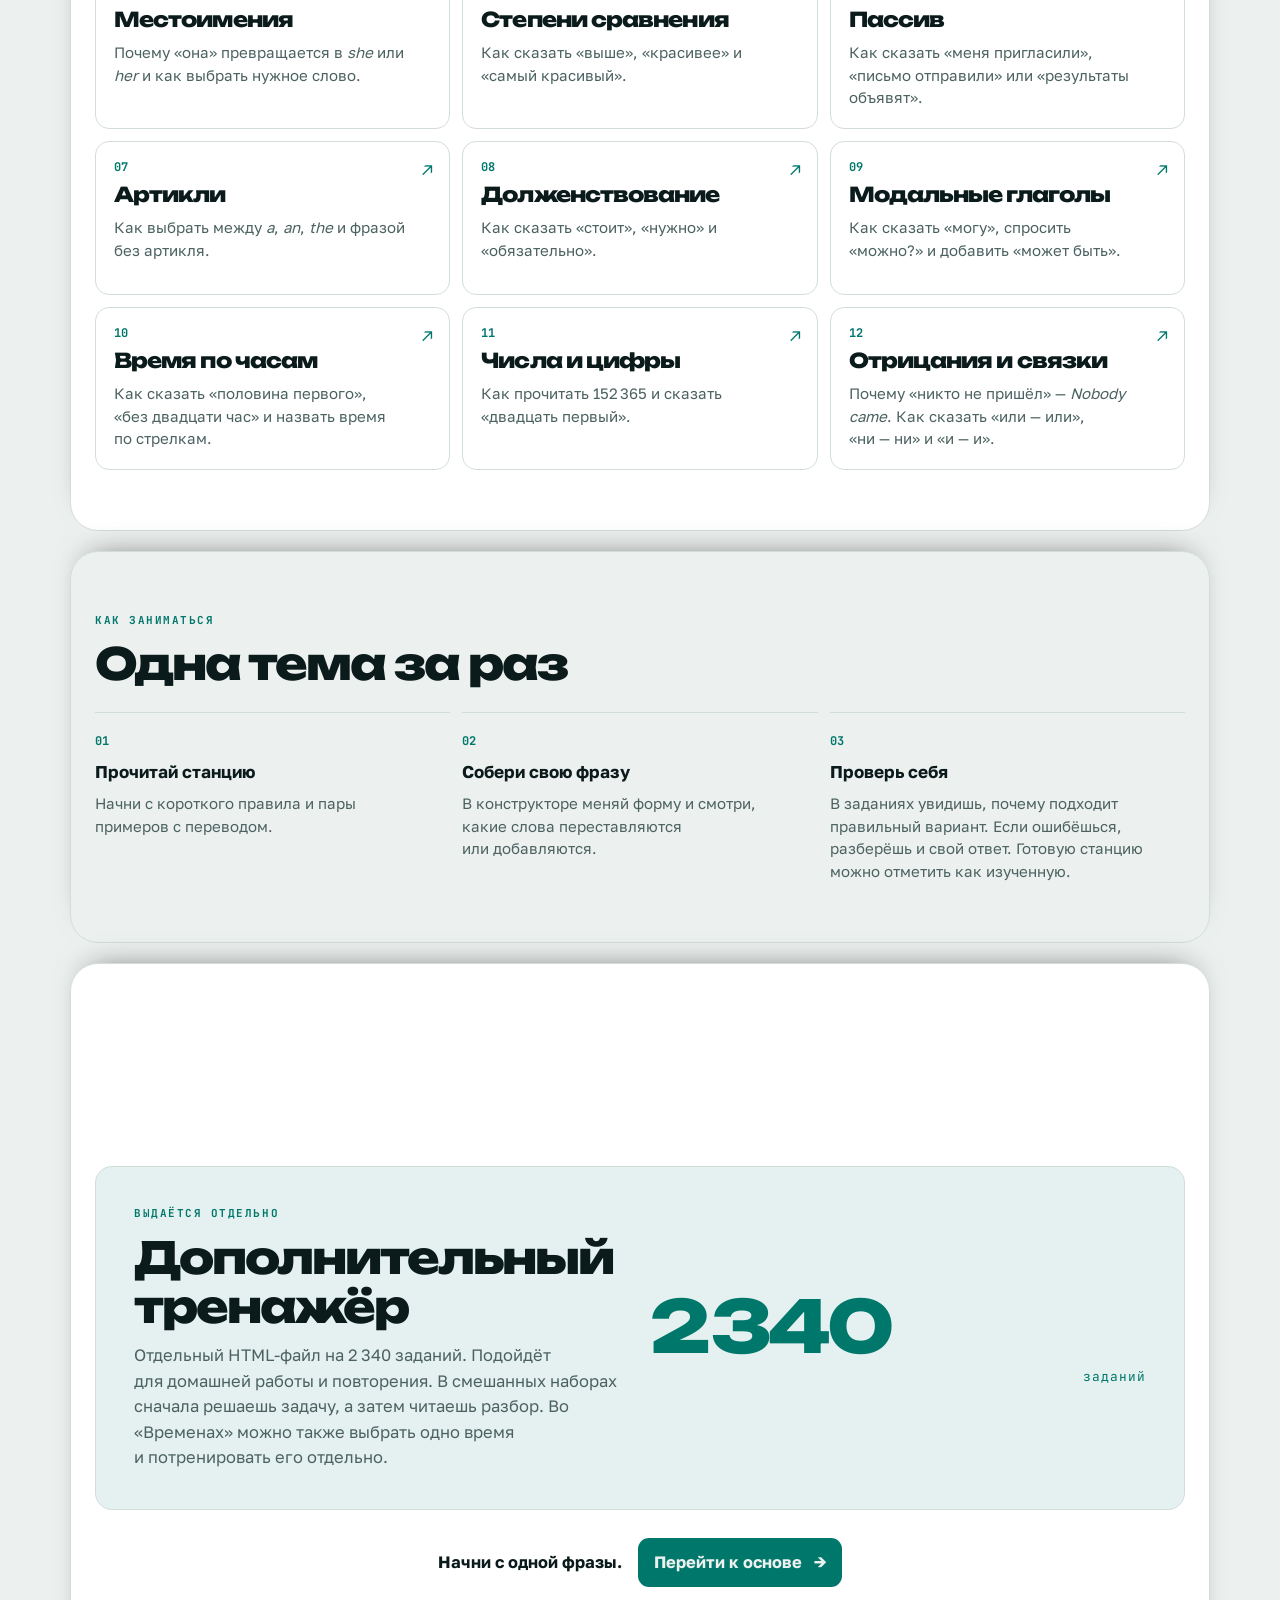
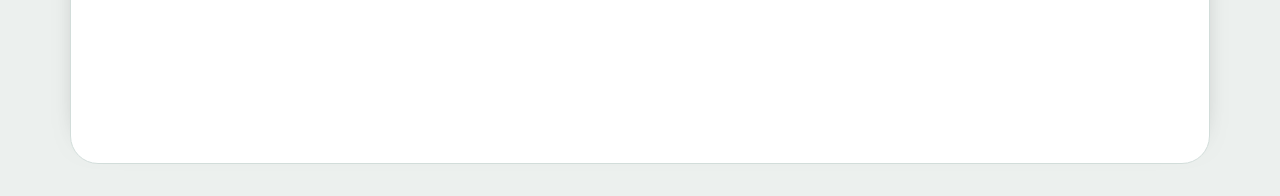
==== commit 97b460ae: "Обновить методичку и тренажёр: навигатор, меню тем, переносы текста и смешанные задания" ====
--- a/index.html
+++ b/index.html
@@ -25,1243 +25,1197 @@
   [hidden] { display: none !important; }
 </style>
 <style>
-/* ═══════════════ ТОКЕНЫ ═══════════════
-   Тёмная тема — базовая (bare :root).
-   Светлая — через prefers-color-scheme + явный стамп. */
-:root {
-  color-scheme: dark;
-
-  --bg:        #0A1213;
-  --bg-2:      #0D1819;
-  --surface:   #101E20;
-  --surface-2: #14262A;
-  --line:      #1F3235;
-  --line-soft: #172829;
-  --text:      #E8F0EE;
-  --text-dim:  #9BAFAE;
-  --text-mute: #6C8281;
-
-  --past:      #E8A44E;
-  --past-soft: rgba(232,164,78,.13);
-  --present:   #38D6BE;
-  --present-soft: rgba(56,214,190,.13);
-  --future:    #9096FF;
-  --future-soft: rgba(144,150,255,.13);
-
-  --ok:        #38D6BE;
-  --ok-soft:   rgba(56,214,190,.12);
-  --bad:       #FF7F69;
-  --bad-soft:  rgba(255,127,105,.12);
-
-  --shadow: 0 1px 0 rgba(255,255,255,.03), 0 20px 44px -28px rgba(0,0,0,.92);
-  --glow: 0 0 0 1px var(--zone-soft), 0 0 34px -10px var(--zone);
-
-  --zone: var(--present);
-  --zone-soft: var(--present-soft);
-
-  --f-display: "Unbounded", "Trebuchet MS", sans-serif;
-  --f-body: "Golos Text", -apple-system, BlinkMacSystemFont, "Segoe UI", sans-serif;
-  --f-mono: "JetBrains Mono", ui-monospace, "SF Mono", Menlo, monospace;
-
-  --wrap: 1140px;
-  --spine: 23px;
+/* ═══════════════ ТОКЕНЫ ═══════════════
+   Тёмная тема — базовая (bare :root).
+   Светлая — через prefers-color-scheme + явный стамп. */
+:root {
+  color-scheme: dark;
+
+  --bg:        #0A1213;
+  --bg-2:      #0D1819;
+  --surface:   #101E20;
+  --surface-2: #14262A;
+  --line:      #1F3235;
+  --line-soft: #172829;
+  --text:      #E8F0EE;
+  --text-dim:  #9BAFAE;
+  --text-mute: #6C8281;
+
+  --past:      #E8A44E;
+  --past-soft: rgba(232,164,78,.13);
+  --present:   #38D6BE;
+  --present-soft: rgba(56,214,190,.13);
+  --future:    #9096FF;
+  --future-soft: rgba(144,150,255,.13);
+
+  --ok:        #38D6BE;
+  --ok-soft:   rgba(56,214,190,.12);
+  --bad:       #FF7F69;
+  --bad-soft:  rgba(255,127,105,.12);
+
+  --shadow: 0 1px 0 rgba(255,255,255,.03), 0 20px 44px -28px rgba(0,0,0,.92);
+  --glow: 0 0 0 1px var(--zone-soft), 0 0 34px -10px var(--zone);
+
+  --zone: var(--present);
+  --zone-soft: var(--present-soft);
+
+  --f-display: "Unbounded", "Trebuchet MS", sans-serif;
+  --f-body: "Golos Text", -apple-system, BlinkMacSystemFont, "Segoe UI", sans-serif;
+  --f-mono: "JetBrains Mono", ui-monospace, "SF Mono", Menlo, monospace;
+
+  --wrap: 1140px;
+  --spine: 23px;
+}
+
+@media (prefers-color-scheme: light) {
+  :root:not([data-theme="dark"]) {
+    color-scheme: light;
+    --bg:        #ECF0EE;
+    --bg-2:      #E3EAE7;
+    --surface:   #FFFFFF;
+    --surface-2: #F4F8F6;
+    --line:      #D2DDDA;
+    --line-soft: #E3EAE7;
+    --text:      #0B1A1B;
+    --text-dim:  #4C6261;
+    --text-mute: #6D8382;
+    --past:      #A26016;
+    --past-soft: rgba(162,96,22,.10);
+    --present:   #00776B;
+    --present-soft: rgba(0,119,107,.10);
+    --future:    #4842BE;
+    --future-soft: rgba(72,66,190,.10);
+    --ok:        #00776B;
+    --ok-soft:   rgba(0,119,107,.10);
+    --bad:       #C33E26;
+    --bad-soft:  rgba(195,62,38,.09);
+    --shadow: 0 1px 2px rgba(11,26,27,.05), 0 16px 34px -26px rgba(11,26,27,.45);
+  }
+}
+:root[data-theme="light"] {
+  color-scheme: light;
+  --bg:        #ECF0EE;
+  --bg-2:      #E3EAE7;
+  --surface:   #FFFFFF;
+  --surface-2: #F4F8F6;
+  --line:      #D2DDDA;
+  --line-soft: #E3EAE7;
+  --text:      #0B1A1B;
+  --text-dim:  #4C6261;
+  --text-mute: #6D8382;
+  --past:      #A26016;
+  --past-soft: rgba(162,96,22,.10);
+  --present:   #00776B;
+  --present-soft: rgba(0,119,107,.10);
+  --future:    #4842BE;
+  --future-soft: rgba(72,66,190,.10);
+  --ok:        #00776B;
+  --ok-soft:   rgba(0,119,107,.10);
+  --bad:       #C33E26;
+  --bad-soft:  rgba(195,62,38,.09);
+  --shadow: 0 1px 2px rgba(11,26,27,.05), 0 16px 34px -26px rgba(11,26,27,.45);
+}
+
+/* ═══════════════ БАЗА ═══════════════ */
+* { box-sizing: border-box; }
+body {
+  background: var(--bg);
+  color: var(--text);
+  font-family: var(--f-body);
+  font-size: 16.5px;
+  line-height: 1.62;
+  -webkit-font-smoothing: antialiased;
+  overflow-x: hidden;
+}
+:where(h1,h2,h3,h4,p,ul,ol,figure,dl) { margin: 0; }
+ul { padding: 0; list-style: none; }
+a { color: var(--zone); text-decoration-thickness: 1px; text-underline-offset: 3px; }
+button { font: inherit; color: inherit; background: none; border: none; cursor: pointer; }
+:focus-visible { outline: 2px solid var(--present); outline-offset: 3px; border-radius: 4px; }
+.wrap { max-width: var(--wrap); margin: 0 auto; padding: 0 24px; }
+
+.z-past    { --zone: var(--past);    --zone-soft: var(--past-soft); }
+.z-present { --zone: var(--present); --zone-soft: var(--present-soft); }
+.z-future  { --zone: var(--future);  --zone-soft: var(--future-soft); }
+
+.mono { font-family: var(--f-mono); font-variant-ligatures: none; }
+.eyebrow {
+  font-family: var(--f-mono); font-size: .685rem; font-weight: 500;
+  letter-spacing: .14em; text-transform: uppercase; color: var(--text-mute);
+}
+
+/* ═══════════════ ВЕРХНЯЯ ПАНЕЛЬ ═══════════════ */
+.topbar {
+  position: sticky; top: 0; z-index: 60;
+  background: color-mix(in srgb, var(--bg) 86%, transparent);
+  backdrop-filter: blur(14px) saturate(1.3);
+  border-bottom: 1px solid var(--line-soft);
+}
+.topbar__in {
+  max-width: var(--wrap); margin: 0 auto; padding: 9px 24px;
+  display: flex; align-items: center; gap: 18px;
+}
+.mark { display: flex; align-items: baseline; gap: 8px; flex-shrink: 0; }
+.mark b { font-family: var(--f-display); font-weight: 800; font-size: .92rem; letter-spacing: -.01em; }
+.mark span { font-family: var(--f-mono); font-size: .66rem; color: var(--text-mute); letter-spacing: .1em; }
+
+.header-tools { display: flex; align-items: center; gap: 18px; flex-shrink: 0; }
+
+.prog { display: flex; align-items: center; gap: 8px; flex-shrink: 0; }
+.prog__bar { width: 54px; height: 4px; border-radius: 3px; background: var(--line); overflow: hidden; }
+.prog__fill { height: 100%; width: 0%; background: var(--present); transition: width .45s cubic-bezier(.3,1,.4,1); }
+.prog__n { font-family: var(--f-mono); font-size: .68rem; color: var(--text-dim); font-variant-numeric: tabular-nums; }
+
+.tgl {
+  flex-shrink: 0; width: 30px; height: 30px; border-radius: 9px;
+  border: 1px solid var(--line); display: grid; place-items: center;
+  color: var(--text-dim); transition: color .2s, border-color .2s;
+}
+.tgl:hover { color: var(--text); border-color: var(--present); }
+.tgl svg { width: 15px; height: 15px; }
+/* ═══════════════ ГЕРОЙ ═══════════════ */
+.hero { padding: 76px 0 54px; position: relative; overflow: hidden; }
+.hero::after {
+  content: ''; position: absolute; inset: -40% 0 auto -10%; height: 560px; z-index: -1;
+  background:
+    radial-gradient(46% 42% at 18% 55%, var(--past-soft), transparent 70%),
+    radial-gradient(40% 40% at 52% 40%, var(--present-soft), transparent 70%),
+    radial-gradient(46% 42% at 86% 60%, var(--future-soft), transparent 70%);
+  filter: blur(6px);
+}
+.hero h1 {
+  font-family: var(--f-display); font-weight: 800;
+  font-size: clamp(2.35rem, 7.2vw, 4.6rem); line-height: .98;
+  letter-spacing: -.035em; text-wrap: balance; margin-top: 18px;
+}
+.hero h1 .tri {
+  background: linear-gradient(96deg, var(--past) 8%, var(--present) 50%, var(--future) 92%);
+  -webkit-background-clip: text; background-clip: text; color: transparent;
+}
+.hero__sub {
+  margin-top: 22px; font-size: 1.075rem; line-height: 1.6;
+  color: var(--text-dim); text-wrap: pretty;
+}
+.hero__sub b { color: var(--text); font-weight: 600; }
+.hero__meta { display: flex; flex-wrap: wrap; gap: 8px; margin-top: 26px; }
+.pill {
+  font-family: var(--f-mono); font-size: .7rem; letter-spacing: .04em;
+  padding: 5px 11px; border-radius: 999px;
+  border: 1px solid var(--line); color: var(--text-dim); background: var(--surface);
+}
+
+/* легенда аспектов */
+.legend {
+  margin-top: 46px; display: grid; gap: 1px; background: var(--line-soft);
+  grid-template-columns: repeat(4, 1fr); border: 1px solid var(--line-soft); border-radius: 16px; overflow: hidden;
+}
+.legend__c { background: var(--bg-2); padding: 18px 18px 12px; }
+.legend__c h4 { font-family: var(--f-display); font-weight: 700; font-size: .93rem; letter-spacing: -.01em; }
+.legend__c p { font-size: .82rem; color: var(--text-dim); margin-top: 5px; line-height: 1.5; }
+.legend__c .mono { display: block; margin-top: 9px; font-size: .74rem; color: var(--present); }
+.legend svg { display: block; width: 100%; height: auto; margin-bottom: 6px; }
+@media (max-width: 820px) { .legend { grid-template-columns: repeat(2, 1fr); } }
+@media (max-width: 460px) { .legend { grid-template-columns: 1fr; } }
+
+/* ═══════════════ СЕКЦИИ ═══════════════ */
+.sect { padding: 74px 0 0; }
+.sect__head { max-width: 68ch; margin-bottom: 34px; }
+.sect__head h2 {
+  font-family: var(--f-display); font-weight: 700;
+  font-size: clamp(1.6rem, 3.7vw, 2.35rem); letter-spacing: -.028em; line-height: 1.08;
+  margin-top: 12px; text-wrap: balance;
+}
+.sect__head p { margin-top: 14px; color: var(--text-dim); }
+
+/* рисунок-схема */
+figure.dia { margin: 30px 0 0; }
+figure.dia > div { overflow-x: auto; }
+figure.dia svg { display: block; width: 100%; min-width: 560px; height: auto; color: var(--text-dim); }
+figcaption {
+  margin-top: 12px; font-size: .82rem; color: var(--text-mute);
+  border-left: 2px solid var(--line); padding-left: 12px; max-width: 62ch;
+}
+.dia .box { fill: var(--surface); stroke: var(--line); stroke-width: 1.5; }
+.dia .box-hi { fill: var(--surface-2); stroke: var(--present); stroke-width: 1.8; }
+.dia .t { font-family: var(--f-body); font-size: 13px; fill: var(--text); }
+.dia .t-m { font-family: var(--f-mono); font-size: 13px; fill: var(--text); }
+.dia .t-s { font-family: var(--f-mono); font-size: 10.5px; fill: var(--text-mute); letter-spacing: .06em; }
+.dia .t-lbl { font-family: var(--f-body); font-size: 11.5px; fill: var(--text-mute); }
+.dia .ln { stroke: currentColor; stroke-width: 1.5; fill: none; }
+
+/* ═══════════════ МАТРИЦА-КОНСТРУКТОР ═══════════════ */
+.matrix { margin-top: 34px; overflow-x: auto; padding-bottom: 4px; }
+.matrix__g {
+  display: grid; grid-template-columns: 138px repeat(3, minmax(150px, 1fr));
+  gap: 8px; min-width: 660px;
+}
+.mx-h {
+  font-family: var(--f-mono); font-size: .68rem; letter-spacing: .13em; text-transform: uppercase;
+  color: var(--zone); align-self: end; padding: 0 0 8px 4px;
+}
+.mx-r { padding: 12px 10px 12px 0; border-right: 1px solid var(--line-soft); }
+.mx-r b { display: block; font-family: var(--f-display); font-weight: 700; font-size: .8rem; letter-spacing: -.01em; }
+.mx-r span { display: block; font-family: var(--f-mono); font-size: .7rem; color: var(--text-mute); margin-top: 4px; }
+.mx-c {
+  text-align: left; padding: 12px 13px; border-radius: 12px;
+  border: 1px solid var(--line); background: var(--surface);
+  display: flex; flex-direction: column; gap: 4px;
+  transition: border-color .2s, transform .2s, box-shadow .2s;
+}
+.mx-c:hover { transform: translateY(-2px); border-color: var(--zone); box-shadow: var(--glow); }
+.mx-c[aria-pressed="true"] { border-color: var(--zone); background: var(--zone-soft); }
+.mx-c b { font-family: var(--f-display); font-weight: 700; font-size: .79rem; letter-spacing: -.01em; }
+.mx-c.done b::after { content: ' ✓'; color: var(--zone); }
+.mx-c i { font-style: normal; font-family: var(--f-mono); font-size: .68rem; color: var(--zone); }
+.mx-c em { font-style: normal; font-size: .74rem; color: var(--text-mute); line-height: 1.35; }
+
+.mxout {
+  margin-top: 16px; border: 1px solid var(--line); border-radius: 16px;
+  background: var(--surface); padding: 20px 22px;
+  display: grid; grid-template-columns: 1fr auto; gap: 20px; align-items: center;
+}
+.mxout__l .eyebrow { color: var(--zone); }
+.mxout__l h3 { font-family: var(--f-display); font-weight: 700; font-size: 1.35rem; letter-spacing: -.02em; margin-top: 6px; }
+.mxout__l p { margin-top: 8px; color: var(--text-dim); font-size: .92rem; max-width: 54ch; }
+.mxout__l .ex { margin-top: 12px; font-size: .95rem; }
+.mxout__l .ex i { font-style: normal; color: var(--text-mute); font-size: .86rem; display: block; }
+.build { display: flex; align-items: center; gap: 7px; flex-wrap: wrap; justify-content: flex-end; }
+.build span {
+  font-family: var(--f-mono); font-size: .84rem; padding: 8px 12px; border-radius: 10px;
+  border: 1px dashed var(--line); color: var(--text-dim); white-space: nowrap;
+}
+.build span.aux { border-style: solid; border-color: var(--zone); color: var(--zone); background: var(--zone-soft); }
+.build span.plus { border: none; padding: 0 2px; color: var(--text-mute); }
+.build a {
+  font-family: var(--f-mono); font-size: .74rem; text-decoration: none; color: var(--zone);
+  border: 1px solid var(--zone); padding: 8px 12px; border-radius: 10px; white-space: nowrap;
+}
+.build a:hover { background: var(--zone-soft); }
+@media (max-width: 760px) { .mxout { grid-template-columns: 1fr; } .build { justify-content: flex-start; } }
+
+/* ═══════════════ МАРШРУТ ═══════════════ */
+.roadmap { position: relative; margin-top: 66px; }
+.roadmap::before {
+  content: ''; position: absolute; left: var(--spine); top: 14px; bottom: 90px; width: 2px;
+  background: linear-gradient(180deg, var(--line-soft), var(--line) 8%, var(--line) 92%, transparent);
+}
+.level, .station { padding-left: 74px; position: relative; }
+
+.level { padding-top: 56px; padding-bottom: 10px; }
+.level::before {
+  content: ''; position: absolute; left: calc(var(--spine) - 7px); top: 62px;
+  width: 16px; height: 16px; border-radius: 4px; transform: rotate(45deg);
+  background: var(--bg); border: 2px solid var(--text-dim);
+}
+.level__n { font-family: var(--f-mono); font-size: .68rem; letter-spacing: .14em; color: var(--text-mute); text-transform: uppercase; }
+.level h2 {
+  font-family: var(--f-display); font-weight: 800; font-size: clamp(1.5rem, 4vw, 2.1rem);
+  letter-spacing: -.03em; margin-top: 8px; display: flex; align-items: baseline; gap: 14px; flex-wrap: wrap;
+}
+.level h2 code { font-family: var(--f-mono); font-size: .58em; font-weight: 500; color: var(--present); letter-spacing: 0; }
+.level p { margin-top: 10px; color: var(--text-dim); max-width: 64ch; }
+
+.station { padding-top: 44px; padding-bottom: 8px; scroll-margin-top: 78px; }
+.station::before {
+  content: ''; position: absolute; left: calc(var(--spine) - 5px); top: 56px;
+  width: 12px; height: 12px; border-radius: 50%;
+  background: var(--bg); border: 2.5px solid var(--zone);
+  transition: box-shadow .3s, background .3s;
+}
+.station.done::before { background: var(--zone); box-shadow: 0 0 0 4px var(--zone-soft); }
+
+.st__top { display: flex; align-items: flex-start; gap: 16px; flex-wrap: wrap; }
+.st__top .eyebrow { color: var(--zone); }
+.st__idx { font-family: var(--f-mono); color: var(--text-mute); }
+.station h3 {
+  font-family: var(--f-display); font-weight: 800;
+  font-size: clamp(1.55rem, 4.4vw, 2.5rem); letter-spacing: -.035em; line-height: 1;
+  margin-top: 10px;
+}
+.st__thesis {
+  margin-top: 14px; font-size: clamp(1.05rem, 2.4vw, 1.3rem); line-height: 1.35;
+  color: var(--zone); font-weight: 600; max-width: 30ch; text-wrap: balance;
+}
+.mark-btn {
+  margin-left: auto; display: inline-flex; align-items: center; gap: 7px;
+  font-family: var(--f-mono); font-size: .7rem; letter-spacing: .04em;
+  padding: 6px 12px; border-radius: 999px; border: 1px solid var(--line);
+  color: var(--text-mute); transition: color .2s, border-color .2s, background .2s;
+}
+.mark-btn:hover { color: var(--zone); border-color: var(--zone); }
+.mark-btn::before {
+  content: ''; width: 12px; height: 12px; border-radius: 50%;
+  border: 1.5px solid currentColor; transition: background .2s;
+}
+.station.done .mark-btn { color: var(--zone); border-color: var(--zone); background: var(--zone-soft); }
+.station.done .mark-btn::before { background: currentColor; box-shadow: inset 0 0 0 2px var(--bg); }
+
+/* прибор-таймлайн */
+.tl { margin-top: 26px; border: 1px solid var(--line); border-radius: 16px; background: var(--bg-2); overflow: hidden; }
+.tl__in { padding: 6px 10px 0; overflow-x: auto; }
+.tl svg { display: block; width: 100%; min-width: 470px; height: auto; max-height: 210px; }
+.tl figcaption {
+  border: none; border-top: 1px solid var(--line-soft); margin: 4px 0 0;
+  padding: 11px 16px; font-size: .8rem; color: var(--text-dim); max-width: none;
+}
+
+/* тело станции */
+.st__grid { display: grid; grid-template-columns: minmax(0,1.55fr) minmax(250px,.95fr); gap: 40px; margin-top: 32px; }
+@media (max-width: 900px) { .st__grid { grid-template-columns: 1fr; gap: 28px; } }
+
+.prose { max-width: 66ch; display: flex; flex-direction: column; gap: 22px; }
+.prose > p { color: var(--text-dim); }
+.prose .lead { color: var(--text); font-size: 1.03rem; }
+.prose b, .prose strong { color: var(--text); font-weight: 600; }
+.blk h4 {
+  font-family: var(--f-mono); font-size: .7rem; letter-spacing: .13em; text-transform: uppercase;
+  color: var(--text-mute); margin-bottom: 7px;
+}
+.blk p { color: var(--text-dim); }
+.blk p + p { margin-top: 9px; }
+
+.callout { border-left: 2px solid var(--zone); padding: 2px 0 2px 16px; }
+.callout.trap { border-color: var(--bad); }
+.callout.trap h4 { color: var(--bad); }
+.callout.key { border-left: none; border-radius: 14px; background: var(--zone-soft); padding: 16px 18px; }
+.callout.key h4 { color: var(--zone); }
+.callout.key p { color: var(--text); }
+
+.ex-list { display: flex; flex-direction: column; gap: 14px; }
+.ex-list li { display: grid; gap: 2px; padding-left: 15px; border-left: 1px solid var(--line); }
+.ex-list .en { font-weight: 500; }
+.ex-list .ru { color: var(--text-mute); font-size: .88rem; }
+.ex-list .nb { color: var(--text-dim); font-size: .84rem; font-style: italic; }
+.v { font-style: normal; font-weight: 700; color: var(--zone); box-shadow: inset 0 -6px 0 var(--zone-soft); }
+.no { color: var(--bad); text-decoration: line-through; text-decoration-thickness: 1px; }
+.yes { color: var(--ok); font-weight: 600; }
+
+/* сайдбар станции */
+.side { display: flex; flex-direction: column; gap: 22px; align-self: start; }
+.forms { border: 1px solid var(--line); border-radius: 16px; overflow: hidden; background: var(--surface); }
+.forms div { display: grid; grid-template-columns: 30px 1fr; align-items: baseline; gap: 10px; padding: 12px 15px; }
+.forms div + div { border-top: 1px solid var(--line-soft); }
+.forms i { font-style: normal; font-family: var(--f-mono); font-size: .95rem; color: var(--text-mute); text-align: center; }
+.forms code { font-family: var(--f-mono); font-size: .85rem; line-height: 1.45; color: var(--text); }
+.forms .p i { color: var(--ok); }
+.forms .n i { color: var(--bad); }
+
+.chips {
+  border: 1px solid var(--zone); border-radius: 16px; overflow: hidden;
+  background: var(--zone-soft);
+}
+.chips h4 {
+  margin: 0; padding: 11px 15px; color: var(--zone);
+  border-bottom: 1px dashed color-mix(in srgb, var(--zone) 40%, transparent);
+  display: flex; align-items: center; gap: 8px;
+}
+.chips h4::before {
+  content: ''; width: 7px; height: 7px; border-radius: 50%;
+  background: var(--zone); box-shadow: 0 0 0 3px var(--zone-soft);
+  flex-shrink: 0;
+}
+.chips ul { display: flex; flex-wrap: wrap; gap: 7px; padding: 14px 15px 15px; }
+.chips li {
+  font-family: var(--f-mono); font-weight: 500; font-size: .78rem;
+  padding: 6px 11px; border-radius: 8px; letter-spacing: .01em;
+  background: var(--surface); color: var(--zone);
+  border: 1px solid color-mix(in srgb, var(--zone) 45%, transparent);
+  transition: transform .16s, box-shadow .16s;
+}
+.chips li:hover { transform: translateY(-2px); box-shadow: 0 4px 12px -6px var(--zone); }
+
+/* ═══════════════ ДУЭЛИ ═══════════════ */
+.duels { display: flex; flex-direction: column; gap: 20px; margin-top: 34px; }
+.duel { border: 1px solid var(--line); border-radius: 18px; background: var(--surface); overflow: hidden; }
+.duel__q {
+  padding: 16px 22px; border-bottom: 1px solid var(--line-soft);
+  font-family: var(--f-display); font-weight: 600; font-size: 1rem; letter-spacing: -.015em;
+}
+.duel__b { display: grid; grid-template-columns: 1fr 1fr; }
+.duel__s { padding: 20px 22px 22px; }
+.duel__s + .duel__s { border-left: 1px solid var(--line-soft); }
+.duel__s .eyebrow { color: var(--zone); }
+.duel__s .tlbox { overflow-x: auto; margin: 10px 0 2px; }
+.duel__s svg { display: block; width: 100%; min-width: 440px; height: auto; }
+.duel__s .en { font-weight: 600; margin-top: 6px; }
+.duel__s .ru { color: var(--text-mute); font-size: .86rem; margin-top: 2px; }
+.duel__s .why { margin-top: 12px; font-size: .9rem; color: var(--text-dim); }
+.duel__r {
+  padding: 14px 22px; background: var(--surface-2); border-top: 1px solid var(--line-soft);
+  font-size: .92rem; display: flex; gap: 12px; align-items: baseline;
+}
+.duel__r b { font-family: var(--f-mono); font-size: .68rem; letter-spacing: .13em; text-transform: uppercase; color: var(--text-mute); flex-shrink: 0; }
+@media (max-width: 720px) {
+  .duel__b { grid-template-columns: 1fr; }
+  .duel__s + .duel__s { border-left: none; border-top: 1px solid var(--line-soft); }
+}
+
+/* ═══════════════ АЛГОРИТМ ═══════════════ */
+.steps { display: grid; grid-template-columns: repeat(3, 1fr); gap: 18px; margin-top: 34px; }
+.steps li { display: flex; flex-direction: column; gap: 8px; }
+.steps b {
+  font-family: var(--f-mono); font-size: .7rem; letter-spacing: .13em; color: var(--present);
+  padding-bottom: 10px; border-bottom: 1px solid var(--line);
+}
+.steps h4 { font-family: var(--f-display); font-weight: 700; font-size: 1rem; letter-spacing: -.015em; }
+.steps p { color: var(--text-dim); font-size: .9rem; }
+@media (max-width: 760px) { .steps { grid-template-columns: 1fr; } }
+
+/* ═══════════════ ТРЕНАЖЁР ═══════════════ */
+.quiz { margin-top: 34px; border: 1px solid var(--line); border-radius: 20px; background: var(--surface); overflow: hidden; }
+.quiz__top { padding: 14px 22px; border-bottom: 1px solid var(--line-soft); display: flex; align-items: center; gap: 14px; }
+.quiz__top .eyebrow { flex-shrink: 0; }
+.quiz__bar { flex: 1; height: 4px; border-radius: 3px; background: var(--line); overflow: hidden; }
+.quiz__bar i { display: block; height: 100%; background: var(--present); width: 0; transition: width .4s cubic-bezier(.3,1,.4,1); }
+.quiz__score { font-family: var(--f-mono); font-size: .72rem; color: var(--text-dim); font-variant-numeric: tabular-nums; }
+.quiz__body { padding: 26px 22px 24px; }
+.quiz__q { font-size: clamp(1.05rem, 2.6vw, 1.35rem); font-weight: 500; line-height: 1.4; text-wrap: balance; }
+.quiz__q u { text-decoration: none; border-bottom: 2px dashed var(--text-mute); padding: 0 22px; }
+.quiz__opts { display: flex; flex-wrap: wrap; gap: 9px; margin-top: 20px; }
+.quiz__opts button {
+  font-family: var(--f-mono); font-size: .88rem; padding: 10px 15px; border-radius: 11px;
+  border: 1px solid var(--line); background: var(--bg-2); transition: border-color .18s, background .18s, color .18s;
+}
+.quiz__opts button:hover:not(:disabled) { border-color: var(--present); color: var(--present); }
+.quiz__opts button:disabled { cursor: default; }
+.quiz__opts button.right { border-color: var(--ok); background: var(--ok-soft); color: var(--ok); }
+.quiz__opts button.wrong { border-color: var(--bad); background: var(--bad-soft); color: var(--bad); }
+.quiz__fb { margin-top: 18px; font-size: .93rem; color: var(--text-dim); min-height: 1.5em; }
+.quiz__fb b { color: var(--text); font-weight: 600; }
+.quiz__nav { margin-top: 20px; display: flex; gap: 10px; align-items: center; }
+.btn {
+  font-family: var(--f-mono); font-size: .78rem; letter-spacing: .04em;
+  padding: 10px 18px; border-radius: 11px; border: 1px solid var(--present); color: var(--present);
+  transition: background .18s;
+}
+.btn:hover { background: var(--present-soft); }
+.btn.ghost { border-color: var(--line); color: var(--text-mute); }
+.btn.ghost:hover { background: var(--surface-2); color: var(--text); }
+.btn[hidden] { display: none; }
+
+/* ═══════════════ ШПАРГАЛКА ═══════════════ */
+.sheet { margin-top: 30px; overflow-x: auto; border: 1px solid var(--line); border-radius: 16px; }
+table { border-collapse: collapse; width: 100%; min-width: 720px; font-size: .87rem; }
+th, td { text-align: left; padding: 12px 16px; border-bottom: 1px solid var(--line-soft); vertical-align: top; }
+thead th {
+  font-family: var(--f-mono); font-size: .66rem; letter-spacing: .13em; text-transform: uppercase;
+  color: var(--text-mute); font-weight: 500; background: var(--surface-2);
+}
+tbody tr:last-child td { border-bottom: none; }
+td.nm { white-space: nowrap; }
+td.nm b { font-family: var(--f-display); font-weight: 700; font-size: .82rem; letter-spacing: -.01em; color: var(--zone); }
+td.fm code { font-family: var(--f-mono); font-size: .82rem; color: var(--text); white-space: nowrap; }
+td.mk { font-family: var(--f-mono); font-size: .78rem; color: var(--text-mute); }
+td.ex { color: var(--text-dim); }
+
+
+/* ═══════════════ ТАЙМЛАЙН: ГРАФИКА ═══════════════ */
+.ax      { stroke: var(--line); stroke-width: 1.5; fill: none; }
+.ax-cap  { font-family: var(--f-mono); font-size: 10px; letter-spacing: .12em; fill: var(--text-mute); }
+.now-ln  { stroke: var(--present); stroke-width: 1.5; stroke-dasharray: 3 3; }
+.now-cap { font-family: var(--f-mono); font-size: 10px; letter-spacing: .12em; fill: var(--present); }
+.tl-lbl  { font-family: var(--f-body); font-size: 11.5px; fill: var(--text-dim); }
+.tl-lbl-z{ font-family: var(--f-mono); font-size: 10.5px; letter-spacing: .05em; }
+.m-dot   { stroke: none; }
+.m-ghost { fill: var(--bg-2); stroke-width: 2; stroke-dasharray: 3 2.6; }
+.m-wave  { fill: none; stroke-width: 2.4; stroke-linecap: round; }
+.m-arc   { fill: none; stroke-width: 1.6; stroke-dasharray: 4 3; }
+.m-head  { stroke: none; }
+.m-span  { fill: none; stroke-width: 1.4; }
+.m-tick  { stroke-width: 1.2; stroke-dasharray: 2 3; }
+.m-glow  { opacity: .16; }
+
+@media (prefers-reduced-motion: no-preference) {
+  .m-wave.flow { animation: flow 1.9s linear infinite; }
+  .now-ln, .now-cap { animation: nowp 2.8s ease-in-out infinite; }
+  .m-glow { animation: breathe 3.4s ease-in-out infinite; }
+  .m-head { animation: nudge 2.2s ease-in-out infinite; }
+}
+@keyframes flow   { to { transform: translateX(-24px); } }
+@keyframes nowp   { 0%,100% { opacity: .55 } 50% { opacity: 1 } }
+@keyframes breathe{ 0%,100% { opacity: .10 } 50% { opacity: .26 } }
+@keyframes nudge  { 0%,100% { transform: translateY(0) } 50% { transform: translateY(2.5px) } }
+
+/* ═══════════════ ЧЕТЫРЕ ВКЛАДКИ И МЕНЮ «ЕЩЁ» ═══════════════ */
+.tab-dock { position: relative; display: flex; align-items: center; gap: 8px; min-width: 0; flex: 1 1 auto; }
+.topbar--course.topbar--menu-open { z-index: 110; }
+.tabs { display: grid; grid-template-columns: repeat(4, minmax(0, 1fr)); gap: 8px; flex: 1 1 auto; min-width: 0; }
+.tabs-more { position: relative; flex-shrink: 0; }
+.tabs .course-cta, .tabs-more > .course-cta {
+  justify-content: center; gap: 7px; min-width: 0; min-height: 44px; padding: 10px 13px;
+  font: 600 .76rem var(--f-body);
+}
+.tabs .course-cta > svg, .tabs-more > .course-cta > svg { width: 14px; height: 14px; }
+.tabs button[aria-selected="true"], .tabs-more__button[data-current="true"] {
+  border-color: var(--present);
+  box-shadow: var(--shadow), inset 0 0 0 1px color-mix(in srgb, var(--present) 18%, transparent);
+}
+.tabs button[aria-selected="true"] .course-cta__label::after,
+.tabs-more__button[data-current="true"] .course-cta__label::after { transform: scaleX(1); }
+.tabs-more .tabs-more__button[aria-expanded="true"] .tabs-more__chevron { transform: rotate(180deg); }
+.tabs-more__menu {
+  position: absolute; top: calc(100% + 10px); right: 0; z-index: 90;
+  width: min(300px, calc(100vw - 28px)); padding: 7px; border-radius: 17px;
+  background: var(--surface); border: 1px solid var(--line); box-shadow: var(--shadow);
+  max-height: calc(100dvh - var(--header-height, 80px) - 24px); overflow-y: auto;
+  overscroll-behavior: contain; transform-origin: top right;
+}
+.tabs-more__menu button {
+  display: flex; align-items: center; justify-content: space-between; gap: 14px;
+  width: 100%; min-height: 44px; padding: 10px 12px; border-radius: 10px; text-align: left;
+  color: var(--text-dim); font: 400 .87rem/1.4 var(--f-body);
+}
+.tabs-more__menu button::after { content: ''; width: 6px; height: 6px; border-radius: 50%; flex-shrink: 0; background: transparent; }
+.tabs-more__menu button:hover, .tabs-more__menu button:focus-visible { color: var(--text); background: var(--surface-2); }
+.tabs-more__menu button:focus-visible { outline: 2px solid var(--present); outline-offset: -2px; }
+.tabs-more__menu button[aria-checked="true"] { color: var(--present); background: var(--present-soft); }
+.tabs-more__menu button[aria-checked="true"]::after { background: var(--present); }
+@media (prefers-reduced-motion: no-preference) {
+  .tabs-more__menu { animation: popIn .2s cubic-bezier(.22,1.2,.4,1) both; }
+}
+@media (max-width: 860px) {
+  .topbar--course .topbar__in { flex-wrap: wrap; gap: 10px 14px; padding: 9px 14px; }
+  .topbar--course .mark { display: flex; }
+  .topbar--course .header-tools { margin-left: auto; }
+  .topbar--course .tab-dock { order: 3; flex-basis: 100%; }
+}
+@media (max-width: 600px) {
+  .topbar--course .tab-dock { display: grid; grid-template-columns: repeat(3, minmax(0, 1fr)); gap: 6px; }
+  .topbar--course .tabs { display: contents; }
+  .topbar--course .tabs-more { grid-column: span 2; }
+  .topbar--course .tabs-more > button { width: 100%; }
+  .topbar--course .tabs .course-cta, .topbar--course .tabs-more > .course-cta { padding: 10px 8px; gap: 5px; font-size: .74rem; }
+}
+
+.tabpanel[hidden] { display: none !important; }
+@media (prefers-reduced-motion: no-preference) {
+  .tabpanel { animation: panelIn .4s cubic-bezier(.22,.9,.3,1) both; }
+}
+@keyframes panelIn { from { opacity: 0; transform: translateY(8px); } to { opacity: 1; transform: none; } }
+
+/* ═══════════════ ВЫПАДАЮЩЕЕ МЕНЮ РАЗДЕЛОВ ═══════════════ */
+.menu { position: relative; flex-shrink: 0; }
+.menu__btn {
+  display: inline-flex; align-items: center; gap: 7px;
+  font-family: var(--f-mono); font-size: .7rem; letter-spacing: .05em;
+  padding: 7px 12px; border-radius: 10px; border: 1px solid var(--line);
+  color: var(--text-dim); transition: color .2s, border-color .2s, background .2s;
+}
+.menu__btn:hover, .menu__btn[aria-expanded="true"] { color: var(--present); border-color: var(--present); background: var(--present-soft); }
+.menu__btn svg { width: 10px; height: 10px; transition: transform .26s cubic-bezier(.34,1.3,.5,1); }
+.menu__btn[aria-expanded="true"] svg { transform: rotate(180deg); }
+
+.menu__pop {
+  position: absolute; top: calc(100% + 9px); right: 0; z-index: 90;
+  min-width: 268px; padding: 7px; border-radius: 15px;
+  background: var(--surface); border: 1px solid var(--line); box-shadow: var(--shadow);
+  transform-origin: top right;
+}
+.menu__pop[hidden] { display: none !important; }
+@media (prefers-reduced-motion: no-preference) {
+  .menu__pop { animation: popIn .2s cubic-bezier(.22,1.2,.4,1) both; }
+}
+@keyframes popIn { from { opacity: 0; transform: scale(.94) translateY(-6px); } to { opacity: 1; transform: none; } }
+.menu__pop a {
+  display: flex; align-items: baseline; gap: 10px; text-decoration: none;
+  padding: 8px 11px; border-radius: 10px; color: var(--text-dim); font-size: .87rem;
+  transition: background .16s, color .16s;
+}
+.menu__pop a:hover, .menu__pop a:focus-visible { background: var(--surface-2); color: var(--text); }
+.menu__pop a i {
+  font-style: normal; font-family: var(--f-mono); font-size: .66rem;
+  color: var(--text-mute); min-width: 18px;
+}
+.menu__sep { height: 1px; background: var(--line-soft); margin: 6px 9px; }
+
+/* ═══════════════ ОГЛАВЛЕНИЕ В НАЧАЛЕ ВКЛАДКИ ═══════════════ */
+/* оглавление идёт сразу за героем: .sect даёт 74px сверху, их с отступом героя хватало на 170px пустоты */
+.toc { margin-top: 0; padding-top: 22px; }
+.toc__g {
+  margin-top: 18px; display: grid; gap: 10px;
+  grid-template-columns: repeat(auto-fill, minmax(196px, 1fr));
+}
+.toc a {
+  display: flex; flex-direction: column; gap: 5px; text-decoration: none;
+  padding: 14px 15px; border-radius: 14px; border: 1px solid var(--line);
+  background: var(--surface); color: var(--text);
+  transition: transform .2s cubic-bezier(.34,1.2,.5,1), border-color .2s, box-shadow .2s;
+}
+.toc a:hover, .toc a:focus-visible {
+  transform: translateY(-3px); border-color: var(--zone);
+  box-shadow: 0 10px 24px -16px var(--zone);
+}
+.toc a b { font-family: var(--f-display); font-weight: 700; font-size: .88rem; letter-spacing: -.015em; }
+.toc a span { font-size: .8rem; color: var(--text-mute); line-height: 1.4; }
+.toc a i {
+  font-style: normal; font-family: var(--f-mono); font-size: .64rem; letter-spacing: .12em;
+  color: var(--zone); text-transform: uppercase;
+}
+/* ═══════════════ КНОПКА «НАВЕРХ» ═══════════════ */
+.totop {
+  position: fixed; right: 22px; bottom: 22px; z-index: 80;
+  width: 46px; height: 46px; border-radius: 14px;
+  display: grid; place-items: center;
+  background: var(--surface); color: var(--text-dim);
+  border: 1px solid var(--line); box-shadow: var(--shadow);
+  opacity: 0; visibility: hidden; transform: translateY(14px) scale(.9);
+  transition: opacity .28s, transform .28s cubic-bezier(.34,1.3,.5,1), visibility .28s, color .2s, border-color .2s;
+}
+.totop.on { opacity: 1; visibility: visible; transform: none; }
+.totop:hover { color: var(--present); border-color: var(--present); }
+.totop svg { width: 17px; height: 17px; }
+.totop::after {
+  content: 'в начало'; position: absolute; right: calc(100% + 10px); white-space: nowrap;
+  font-family: var(--f-mono); font-size: .68rem; color: var(--text-mute);
+  background: var(--surface); border: 1px solid var(--line); padding: 5px 9px; border-radius: 8px;
+  opacity: 0; transform: translateX(6px); transition: opacity .2s, transform .2s; pointer-events: none;
+}
+.totop:hover::after { opacity: 1; transform: none; }
+@media (max-width: 620px) { .totop { right: 14px; bottom: 14px; } .totop::after { display: none; } }
+
+/* ═══════════════ ЗАДАНИЯ ПОСЛЕ БЛОКА ═══════════════ */
+.drill {
+  margin-top: 34px; border: 1px solid var(--zone);
+  border-radius: 18px; overflow: hidden; background: var(--surface);
+}
+.drill__top {
+  padding: 13px 20px; display: flex; align-items: center; gap: 14px;
+  background: var(--zone-soft); border-bottom: 1px solid color-mix(in srgb, var(--zone) 30%, transparent);
+}
+.drill__top .eyebrow { color: var(--zone); flex-shrink: 0; }
+.drill__bar { flex: 1; height: 4px; border-radius: 3px; background: color-mix(in srgb, var(--zone) 22%, transparent); overflow: hidden; }
+.drill__bar i { display: block; height: 100%; width: 0; background: var(--zone); transition: width .4s cubic-bezier(.3,1,.4,1); }
+.drill__score {
+  font-family: var(--f-mono); font-size: .72rem; color: var(--zone);
+  font-variant-numeric: tabular-nums; flex-shrink: 0;
+}
+.drill__body { padding: 22px 20px 20px; }
+
+/* общая начинка тренажёра — и для станций, и для большого блока */
+.qz__q { font-size: clamp(1rem, 2.3vw, 1.22rem); font-weight: 500; line-height: 1.45; text-wrap: balance; }
+.qz__q u {
+  text-decoration: none; padding: 0 20px; margin: 0 2px;
+  border-bottom: 2px dashed var(--zone); color: var(--zone);
+}
+.qz__opts { display: flex; flex-wrap: wrap; gap: 9px; margin-top: 18px; }
+.qz__opts button {
+  font-family: var(--f-mono); font-size: .86rem; padding: 10px 15px; border-radius: 11px;
+  border: 1px solid var(--line); background: var(--bg-2);
+  transition: border-color .18s, background .18s, color .18s, transform .18s;
+}
+.qz__opts button:hover:not(:disabled) { border-color: var(--zone); color: var(--zone); transform: translateY(-2px); }
+.qz__opts button:disabled { cursor: default; }
+.qz__opts button.right { border-color: var(--ok); background: var(--ok-soft); color: var(--ok); }
+.qz__opts button.wrong { border-color: var(--bad); background: var(--bad-soft); color: var(--bad); }
+@media (prefers-reduced-motion: no-preference) {
+  .qz__opts button.right { animation: pop .34s cubic-bezier(.34,1.5,.5,1); }
+  .qz__opts button.wrong { animation: shake .34s ease; }
+}
+@keyframes pop { 0% { transform: scale(1) } 45% { transform: scale(1.06) } 100% { transform: scale(1) } }
+@keyframes shake { 0%,100% { transform: translateX(0) } 25% { transform: translateX(-4px) } 75% { transform: translateX(4px) } }
+
+/* объяснения: почему верно и почему нет */
+.qz__fb { margin-top: 16px; display: flex; flex-direction: column; gap: 9px; }
+.qz__fb:empty { display: none; }
+.qz__row {
+  display: grid; grid-template-columns: auto 1fr; gap: 11px; align-items: baseline;
+  padding: 11px 14px; border-radius: 12px; font-size: .89rem; line-height: 1.5;
+}
+@media (prefers-reduced-motion: no-preference) {
+  .qz__row { animation: fbIn .3s cubic-bezier(.22,.9,.3,1) both; }
+  .qz__row:nth-child(2) { animation-delay: .07s; }
+}
+@keyframes fbIn { from { opacity: 0; transform: translateY(-5px); } to { opacity: 1; transform: none; } }
+.qz__row.good { background: var(--ok-soft); color: var(--text); }
+.qz__row.bad  { background: var(--bad-soft); color: var(--text); }
+.qz__row b {
+  font-family: var(--f-mono); font-size: .85rem; white-space: nowrap;
+}
+.qz__row.good b { color: var(--ok); }
+.qz__row.bad b { color: var(--bad); }
+.qz__nav { margin-top: 18px; display: flex; gap: 10px; align-items: center; flex-wrap: wrap; }
+.qz__done { font-size: .88rem; color: var(--text-dim); }
+.qz__done b { color: var(--text); }
+
+/* ═══════════════ СХЕМЫ УСЛОВНЫХ ═══════════════ */
+.cf { margin-top: 26px; border: 1px solid var(--line); border-radius: 16px; background: var(--bg-2); overflow: hidden; }
+.cf__in { padding: 8px 12px 0; overflow-x: auto; }
+.cf svg { display: block; width: 100%; min-width: 460px; height: auto; max-height: 230px; color: var(--text-dim); }
+.cf figcaption {
+  border: none; border-top: 1px solid var(--line-soft); margin: 6px 0 0;
+  padding: 11px 16px; font-size: .8rem; color: var(--text-dim); max-width: none;
+}
+.cf-box { fill: var(--surface); stroke: var(--line); stroke-width: 1.5; }
+.cf-pill { font-family: var(--f-mono); font-size: 10px; letter-spacing: .1em; fill: var(--zone); }
+.cf-lbl { font-family: var(--f-mono); font-size: 8.5px; letter-spacing: .13em; fill: var(--text-mute); }
+.cf-form { font-family: var(--f-mono); font-size: 13px; fill: var(--text); }
+.cf-step { font-family: var(--f-body); font-size: 11px; fill: var(--text-mute); }
+.cf-ex { font-family: var(--f-body); font-size: 12px; fill: var(--text-dim); font-style: italic; }
+.ln-z { fill: none; stroke-width: 1.6; }
+
+/* ═══════════════ ОПРЕДЕЛИТЕЛЬ ТИПА ═══════════════ */
+.det { margin-top: 34px; border: 1px solid var(--line); border-radius: 20px; background: var(--surface); overflow: hidden; }
+.det__top { padding: 14px 22px; border-bottom: 1px solid var(--line-soft); display: flex; align-items: center; gap: 12px; }
+.det__body { padding: 24px 22px; display: grid; grid-template-columns: 1fr minmax(240px, .8fr); gap: 26px; }
+@media (max-width: 800px) { .det__body { grid-template-columns: 1fr; gap: 20px; } }
+.det__q { font-size: 1.04rem; font-weight: 500; line-height: 1.45; text-wrap: balance; }
+.det__opts { display: flex; flex-direction: column; gap: 9px; margin-top: 16px; }
+.det__opts button {
+  text-align: left; padding: 13px 16px; border-radius: 13px;
+  border: 1px solid var(--line); background: var(--bg-2); font-size: .92rem;
+  transition: border-color .18s, background .18s, transform .18s;
+}
+.det__opts button:hover { border-color: var(--present); background: var(--present-soft); transform: translateX(4px); }
+.det__opts button i { font-style: normal; display: block; font-size: .8rem; color: var(--text-mute); margin-top: 3px; }
+.det__out {
+  border-radius: 16px; padding: 20px; background: var(--zone-soft);
+  border: 1px solid var(--zone); align-self: start;
+}
+.det__out .eyebrow { color: var(--zone); }
+.det__out h4 { font-family: var(--f-display); font-weight: 700; font-size: 1.15rem; letter-spacing: -.02em; margin-top: 7px; }
+.det__out code { display: block; font-family: var(--f-mono); font-size: .82rem; color: var(--zone); margin-top: 9px; }
+.det__out p { font-size: .88rem; color: var(--text-dim); margin-top: 10px; }
+.det__out a {
+  display: inline-block; margin-top: 13px; font-family: var(--f-mono); font-size: .74rem;
+  text-decoration: none; color: var(--zone); border: 1px solid var(--zone);
+  padding: 7px 12px; border-radius: 10px;
+}
+.det__out a:hover { background: var(--surface); }
+.det__crumbs { display: flex; flex-wrap: wrap; gap: 6px; align-items: center; }
+.det__crumbs span {
+  font-family: var(--f-mono); font-size: .68rem; padding: 4px 9px; border-radius: 7px;
+  background: var(--surface-2); color: var(--text-mute);
+}
+
+/* ═══════════════ ЛЕСТНИЦА ШАГА НАЗАД ═══════════════ */
+.ladder { margin-top: 30px; display: grid; gap: 10px; }
+.ladder__row {
+  display: grid; grid-template-columns: minmax(120px, 1fr) auto minmax(140px, 1fr) minmax(108px, auto);
+  gap: 14px; align-items: center;
+  padding: 15px 18px; border-radius: 14px;
+  border: 1px solid var(--line); background: var(--surface);
+}
+.ladder__row b { font-family: var(--f-display); font-weight: 700; font-size: .92rem; letter-spacing: -.015em; }
+.ladder__row .arr { color: var(--zone); font-family: var(--f-mono); font-size: .9rem; }
+.ladder__row code { font-family: var(--f-mono); font-size: .84rem; color: var(--zone); }
+.ladder__row em {
+  font-style: normal; font-family: var(--f-mono); font-size: .66rem; letter-spacing: .1em;
+  text-transform: uppercase; color: var(--text-mute); text-align: right;
+}
+@media (max-width: 700px) {
+  .ladder__row { grid-template-columns: 1fr auto; gap: 6px 12px; }
+  .ladder__row em { grid-column: 1 / -1; text-align: left; }
+}
+
+/* ═══════════════ МЕЛОЧИ ═══════════════ */
+.sect__head h2 .accent { color: var(--present); }
+.hero__sub .mono { color: var(--present); }
+.station, .sect, .level {
+  scroll-margin-top: max(84px, calc(var(--header-height, 70px) + 10px));
+}
+
+/* зоны вкладки «Условные»: цвет кодирует реальность */
+.z-real   { --zone: var(--present); --zone-soft: var(--present-soft); }
+.z-unreal { --zone: var(--future);  --zone-soft: var(--future-soft); }
+.z-pastc  { --zone: var(--past);    --zone-soft: var(--past-soft); }
+
+/* ═══════════════ УЗКИЕ ЭКРАНЫ ═══════════════ */
+/* панель: на телефоне в строку не влезали вкладки, меню, прогресс и тема */
+@media (max-width: 760px) {
+  .topbar__in { gap: 10px; padding: 8px 14px; }
+  .mark span { display: none; }
+  .prog__bar { display: none; }
+  .header-tools { gap: 10px; }
+}
+@media (max-width: 560px) {
+  .mark { display: none; }
+  .menu__btn { font-size: 0; gap: 0; padding: 8px 10px; letter-spacing: 0; }
+  .menu__btn svg { width: 12px; height: 12px; }
+  .menu__pop { min-width: 240px; right: -44px; }
+}
+
+/* маршрут: отступ под «спину» съедал пятую часть узкого экрана */
+@media (max-width: 760px) {
+  :root { --spine: 9px; }
+  .level, .station { padding-left: 34px; }
+  .level::before { top: 58px; }
+  .station::before { top: 50px; }
+}
+@media (max-width: 480px) {
+  .roadmap::before, .level::before, .station::before { display: none; }
+  .level, .station { padding-left: 0; }
+  .wrap { padding: 0 16px; }
+  .mark-btn { margin-left: 0; }
+  .drill__top, .drill__body { padding-left: 15px; padding-right: 15px; }
+}
+
+/* ═══════════════ ВКЛАДКА «ОСНОВА» ═══════════════ */
+/* зоны станций: цвет кодирует роль слова, о котором станция */
+.z-jump { --zone: var(--future);  --zone-soft: var(--future-soft); }
+.z-stay { --zone: var(--present); --zone-soft: var(--present-soft); }
+.z-ask  { --zone: var(--past);    --zone-soft: var(--past-soft); }
+
+/* роли слов в предложении */
+.r-q    { --rc: var(--past);     --rs: var(--past-soft); }
+.r-aux  { --rc: var(--future);   --rs: var(--future-soft); }
+.r-verb { --rc: var(--present);  --rs: var(--present-soft); }
+.r-subj { --rc: var(--text);     --rs: var(--surface-2); }
+.r-rest { --rc: var(--text-dim); --rs: transparent; }
+.r-neg  { --rc: var(--past);     --rs: var(--past-soft); }
+
+/* ячейки-слова */
+.train { display: flex; flex-wrap: wrap; align-items: center; gap: 7px; }
+.chip {
+  display: inline-block; font-family: var(--f-mono); font-size: .92rem; font-weight: 500; line-height: 1.2;
+  padding: 8px 12px; border-radius: 10px; white-space: nowrap;
+  color: var(--rc, var(--text)); background: var(--rs, transparent);
+  border: 1px solid color-mix(in srgb, var(--rc, var(--text)) 50%, transparent);
+}
+.chip.r-rest { border-style: dashed; }
+.chip.ghost { opacity: .55; border-style: dashed; background: transparent; }
+.chip.bad {
+  color: var(--bad); background: var(--bad-soft); border-color: var(--bad);
+  text-decoration: line-through; text-decoration-thickness: 1.5px;
+}
+.chip.end { border: none; background: none; padding: 8px 1px; color: var(--text-mute); }
+.chip.jump { box-shadow: 0 0 0 3px var(--rs); }
+@media (prefers-reduced-motion: no-preference) {
+  .chip.jump { animation: chipGlow 2.6s ease-in-out infinite; }
+}
+@keyframes chipGlow {
+  0%, 100% { box-shadow: 0 0 0 3px var(--rs); }
+  50%      { box-shadow: 0 0 0 5px var(--rs), 0 0 22px -6px var(--rc); }
+}
+
+/* герой: пустая ячейка в русском и be на её месте в английском */
+.slotdemo {
+  margin-top: 42px; display: grid; grid-template-columns: auto repeat(3, max-content);
+  gap: 10px; align-items: center; width: fit-content; max-width: 100%;
+  padding: 20px 22px; border-radius: 16px; border: 1px solid var(--line-soft); background: var(--bg-2);
+}
+.slotdemo .lbl {
+  font-family: var(--f-mono); font-size: .64rem; letter-spacing: .13em; text-transform: uppercase;
+  color: var(--text-mute); padding-right: 10px;
+}
+.slotdemo .chip { font-size: 1.05rem; padding: 10px 16px; text-align: center; }
+.slotdemo .chip.empty {
+  color: var(--text-mute); background: transparent; min-width: 64px;
+  border: 1.5px dashed var(--text-mute);
+}
+.slotdemo .chip.fill { box-shadow: 0 0 0 4px var(--rs), 0 0 26px -8px var(--rc); }
+.slotdemo .cap {
+  grid-column: 1 / -1; font-size: .84rem; color: var(--text-dim); margin-top: 4px;
+  /* подпись не должна раздвигать колонки ячеек своей длиной — только занимать их ширину */
+  width: 0; min-width: 100%;
+}
+.slotdemo .cap b { color: var(--future); font-family: var(--f-mono); font-weight: 500; }
+@media (prefers-reduced-motion: no-preference) {
+  .slotdemo .chip.empty { animation: slotBlink 2.4s ease-in-out infinite; }
+  .slotdemo .chip.fill  { animation: slotFill 2.4s ease-in-out infinite; }
+}
+@keyframes slotBlink { 0%, 100% { opacity: .45; } 50% { opacity: 1; } }
+@keyframes slotFill {
+  0%, 100% { box-shadow: 0 0 0 3px var(--rs); }
+  50%      { box-shadow: 0 0 0 6px var(--rs), 0 0 30px -6px var(--rc); }
+}
+@media (max-width: 420px) {
+  .slotdemo { padding: 16px; gap: 8px; }
+  .slotdemo .lbl { padding-right: 4px; font-size: .58rem; }
+  .slotdemo .chip { font-size: .9rem; padding: 8px 11px; }
+  .slotdemo .chip.empty { min-width: 44px; }
+}
+
+/* схема станции */
+.sfig { margin-top: 26px; border: 1px solid var(--line); border-radius: 16px; background: var(--bg-2); overflow: hidden; }
+.sfig__rows { padding: 18px 18px 16px; display: grid; gap: 12px; }
+.sfig__row { display: grid; grid-template-columns: 124px minmax(0, 1fr); gap: 14px; align-items: center; }
+.sfig__lbl {
+  font-family: var(--f-mono); font-size: .64rem; letter-spacing: .13em; text-transform: uppercase; color: var(--text-mute);
+}
+.sfig__ru { font-size: 1.02rem; color: var(--text); }
+.sfig figcaption {
+  border: none; border-top: 1px solid var(--line-soft); margin: 0;
+  padding: 11px 16px; font-size: .8rem; color: var(--text-dim); max-width: none;
+}
+.sgap {
+  display: inline-block; min-width: 42px; margin: 0 4px; padding: 1px 8px; text-align: center;
+  font-family: var(--f-mono); font-size: .8rem; color: var(--text-mute);
+  border: 1.5px dashed var(--text-mute); border-radius: 8px;
+}
+@media (max-width: 560px) { .sfig__row { grid-template-columns: 1fr; gap: 6px; } }
+
+/* кнопка перехода на другую вкладку */
+.goto {
+  display: inline-flex; align-items: center; gap: 8px; margin-top: 10px; align-self: flex-start;
+  font-family: var(--f-mono); font-size: .76rem; text-decoration: none; letter-spacing: .02em;
+  color: var(--present); border: 1px solid var(--present); padding: 8px 13px; border-radius: 10px;
+  transition: background .2s, transform .2s cubic-bezier(.34,1.3,.5,1);
+}
+.goto:hover, .goto:focus-visible { background: var(--present-soft); transform: translateX(3px); }
+
+/* конструктор предложения */
+.bu { margin-top: 34px; border: 1px solid var(--line); border-radius: 20px; background: var(--surface); overflow: hidden; }
+.bu__top {
+  padding: 14px 22px; border-bottom: 1px solid var(--line-soft);
+  display: flex; align-items: baseline; gap: 14px; flex-wrap: wrap;
+}
+.bu__hint { font-size: .8rem; color: var(--text-mute); }
+.bu__ctl { padding: 20px 22px 4px; display: grid; gap: 18px; }
+.bu__grp > .eyebrow { display: block; margin-bottom: 10px; }
+.seg { display: flex; flex-wrap: wrap; gap: 8px; }
+.seg button {
+  text-align: left; padding: 9px 14px; border-radius: 11px; font-size: .9rem;
+  border: 1px solid var(--line); background: var(--bg-2);
+  transition: border-color .18s, background .18s, color .18s, transform .18s;
+}
+.seg button i { display: block; font-style: normal; font-size: .74rem; color: var(--text-mute); margin-top: 2px; }
+.seg button:hover { border-color: var(--present); transform: translateY(-2px); }
+.seg button[aria-pressed="true"] { border-color: var(--present); background: var(--present-soft); color: var(--present); }
+.seg button[aria-pressed="true"] i { color: var(--text-dim); }
+.bu__out {
+  margin: 16px 22px 20px; padding: 22px; border-radius: 16px;
+  background: var(--bg-2); border: 1px solid var(--line-soft);
+  display: grid; gap: 14px;
+}
+.bu__ru { font-size: 1.1rem; }
+.bu__ru b {
+  display: block; margin-bottom: 4px; font-family: var(--f-mono); font-weight: 500;
+  font-size: .64rem; letter-spacing: .13em; color: var(--text-mute);
+}
+.bu__train { min-height: 52px; }
+.bu__train .chip { font-size: 1.12rem; padding: 10px 16px; }
+.bu__schema {
+  font-family: var(--f-mono); font-size: .82rem; color: var(--text-dim);
+  padding-top: 12px; border-top: 1px dashed var(--line);
+}
+.bu__note { font-size: .9rem; color: var(--text-dim); max-width: 66ch; }
+.bu__note b { color: var(--text); font-weight: 600; }
+.roles { display: flex; flex-wrap: wrap; gap: 8px 18px; padding: 0 22px 20px; }
+.roles span { display: inline-flex; align-items: center; gap: 8px; font-size: .8rem; color: var(--text-dim); }
+.roles i { width: 14px; height: 14px; border-radius: 4px; background: var(--rs); border: 1px solid var(--rc); flex-shrink: 0; }
+.roles em { font-style: normal; color: var(--text-mute); }
+@media (max-width: 480px) {
+  .bu__top, .bu__ctl { padding-left: 15px; padding-right: 15px; }
+  .bu__out { margin: 14px 15px 18px; padding: 16px; }
+  .bu__train .chip { font-size: .98rem; padding: 8px 12px; }
+  .roles { padding: 0 15px 18px; }
+}
+
+/* якоря героев: переход с другой вкладки не прячет заголовок под панелью */
+.hero { scroll-margin-top: max(70px, var(--header-height, 70px)); }
+.steps .goto { margin-top: 4px; }
+
+/* шпаргалка основы: пять столбцов */
+#s-sheet table { min-width: 820px; }
+#s-sheet td.ex { font-family: var(--f-mono); font-size: .8rem; white-space: nowrap; }
+#s-sheet td.nm b { color: var(--text); }
+
+/* ═══════════════ ВКЛАДКА «МЕСТОИМЕНИЯ» ═══════════════ */
+/* зоны: цвет кодирует форму местоимения */
+.z-nom  { --zone: var(--present); --zone-soft: var(--present-soft); }
+.z-acc  { --zone: var(--future);  --zone-soft: var(--future-soft); }
+.z-pos  { --zone: var(--past);    --zone-soft: var(--past-soft); }
+.z-same { --zone: var(--text-mute); --zone-soft: var(--surface-2); }
+
+/* роли слов: «как в словаре», «изменилось», «чей?», «не меняется» */
+.r-nom  { --rc: var(--present); --rs: var(--present-soft); }
+.r-acc  { --rc: var(--future);  --rs: var(--future-soft); }
+.r-pos  { --rc: var(--past);    --rs: var(--past-soft); }
+.r-same { --rc: var(--text-dim); --rs: var(--surface-2); }
+
+/* выделенное слово в русском предложении конструктора */
+.bu__ru .hl { font-weight: 700; color: var(--rc); }
+
+/* герои «Местоимений» и «Степеней»: на телефоне подпись уходит на свою строку,
+   а три ячейки делят ширину поровну и переносят слова — иначе уезжают за экран */
+@media (max-width: 480px) {
+  #p-hero .slotdemo, #d-hero .slotdemo { grid-template-columns: repeat(3, minmax(0, 1fr)); }
+  #p-hero .slotdemo .lbl, #d-hero .slotdemo .lbl { grid-column: 1 / -1; padding: 6px 0 0; }
+  #p-hero .slotdemo .chip, #d-hero .slotdemo .chip { white-space: normal; text-align: center; padding: 8px 6px; }
+}
+
+/* шпаргалка местоимений: пять столбцов */
+#p-sheet table { min-width: 820px; }
+#p-sheet td.ex { font-family: var(--f-mono); font-size: .8rem; white-space: nowrap; }
+#p-sheet td.nm b { color: var(--text); }
+#p-sheet td.fm code { white-space: nowrap; }
+#p-sheet .tx { display: block; margin-top: 3px; font-size: .74rem; color: var(--text-mute); }
+
+/* ═══════════════ ВКЛАДКА «СТЕПЕНИ» ═══════════════ */
+/* зоны: цвет кодирует способ образования */
+.z-er   { --zone: var(--present); --zone-soft: var(--present-soft); }
+.z-more { --zone: var(--future);  --zone-soft: var(--future-soft); }
+.z-irr  { --zone: var(--past);    --zone-soft: var(--past-soft); }
+
+/* роли слов: окончание, more, особая форма, само слово */
+.r-er   { --rc: var(--present); --rs: var(--present-soft); }
+.r-more { --rc: var(--future);  --rs: var(--future-soft); }
+.r-irr  { --rc: var(--past);    --rs: var(--past-soft); }
+.r-base { --rc: var(--text);    --rs: var(--surface-2); }
+
+/* шпаргалка степеней: пять столбцов */
+#d-sheet table { min-width: 820px; }
+#d-sheet td.ex { font-size: .84rem; color: var(--text-dim); }
+#d-sheet td.nm b { color: var(--text); }
+#d-sheet td.fm code { white-space: nowrap; }
+#d-sheet .tx { display: block; margin-top: 3px; font-size: .74rem; color: var(--text-mute); }
+
+/* панель с тремя вкладками на узких экранах */
+@media (max-width: 900px) {
+  .topbar__in { gap: 10px; padding: 8px 14px; }
+  .mark span { display: none; }
+  .prog__bar { display: none; }
+  .dots__wrap { gap: 10px; }
+}
+@media (max-width: 560px) {
+  .prog { display: none; }
+}
+@media (max-width: 400px) {
+  .topbar__in { gap: 8px; padding: 8px 10px; }
+}
+
+/* самые узкие телефоны: три вкладки, меню и тема должны влезть в 320px */
+@media (max-width: 360px) {
+  .topbar__in { padding: 8px 8px; gap: 6px; }
+  .header-tools { gap: 6px; }
+  .menu__btn { padding: 8px 8px; }
 }
-
-@media (prefers-color-scheme: light) {
-  :root:not([data-theme="dark"]) {
-    color-scheme: light;
-    --bg:        #ECF0EE;
-    --bg-2:      #E3EAE7;
-    --surface:   #FFFFFF;
-    --surface-2: #F4F8F6;
-    --line:      #D2DDDA;
-    --line-soft: #E3EAE7;
-    --text:      #0B1A1B;
-    --text-dim:  #4C6261;
-    --text-mute: #6D8382;
-    --past:      #A26016;
-    --past-soft: rgba(162,96,22,.10);
-    --present:   #00776B;
-    --present-soft: rgba(0,119,107,.10);
-    --future:    #4842BE;
-    --future-soft: rgba(72,66,190,.10);
-    --ok:        #00776B;
-    --ok-soft:   rgba(0,119,107,.10);
-    --bad:       #C33E26;
-    --bad-soft:  rgba(195,62,38,.09);
-    --shadow: 0 1px 2px rgba(11,26,27,.05), 0 16px 34px -26px rgba(11,26,27,.45);
-  }
-}
-:root[data-theme="light"] {
-  color-scheme: light;
-  --bg:        #ECF0EE;
-  --bg-2:      #E3EAE7;
-  --surface:   #FFFFFF;
-  --surface-2: #F4F8F6;
-  --line:      #D2DDDA;
-  --line-soft: #E3EAE7;
-  --text:      #0B1A1B;
-  --text-dim:  #4C6261;
-  --text-mute: #6D8382;
-  --past:      #A26016;
-  --past-soft: rgba(162,96,22,.10);
-  --present:   #00776B;
-  --present-soft: rgba(0,119,107,.10);
-  --future:    #4842BE;
-  --future-soft: rgba(72,66,190,.10);
-  --ok:        #00776B;
-  --ok-soft:   rgba(0,119,107,.10);
-  --bad:       #C33E26;
-  --bad-soft:  rgba(195,62,38,.09);
-  --shadow: 0 1px 2px rgba(11,26,27,.05), 0 16px 34px -26px rgba(11,26,27,.45);
-}
-
-/* ═══════════════ БАЗА ═══════════════ */
-* { box-sizing: border-box; }
-body {
-  background: var(--bg);
-  color: var(--text);
-  font-family: var(--f-body);
-  font-size: 16.5px;
-  line-height: 1.62;
-  -webkit-font-smoothing: antialiased;
-  overflow-x: hidden;
-}
-:where(h1,h2,h3,h4,p,ul,ol,figure,dl) { margin: 0; }
-ul { padding: 0; list-style: none; }
-a { color: var(--zone); text-decoration-thickness: 1px; text-underline-offset: 3px; }
-button { font: inherit; color: inherit; background: none; border: none; cursor: pointer; }
-:focus-visible { outline: 2px solid var(--present); outline-offset: 3px; border-radius: 4px; }
-.wrap { max-width: var(--wrap); margin: 0 auto; padding: 0 24px; }
-
-.z-past    { --zone: var(--past);    --zone-soft: var(--past-soft); }
-.z-present { --zone: var(--present); --zone-soft: var(--present-soft); }
-.z-future  { --zone: var(--future);  --zone-soft: var(--future-soft); }
-
-.mono { font-family: var(--f-mono); font-variant-ligatures: none; }
-.eyebrow {
-  font-family: var(--f-mono); font-size: .685rem; font-weight: 500;
-  letter-spacing: .14em; text-transform: uppercase; color: var(--text-mute);
-}
-
-/* ═══════════════ ВЕРХНЯЯ ПАНЕЛЬ ═══════════════ */
-.topbar {
-  position: sticky; top: 0; z-index: 60;
-  background: color-mix(in srgb, var(--bg) 86%, transparent);
-  backdrop-filter: blur(14px) saturate(1.3);
-  border-bottom: 1px solid var(--line-soft);
-}
-.topbar__in {
-  max-width: var(--wrap); margin: 0 auto; padding: 9px 24px;
-  display: flex; align-items: center; gap: 18px;
-}
-.mark { display: flex; align-items: baseline; gap: 8px; flex-shrink: 0; }
-.mark b { font-family: var(--f-display); font-weight: 800; font-size: .92rem; letter-spacing: -.01em; }
-.mark span { font-family: var(--f-mono); font-size: .66rem; color: var(--text-mute); letter-spacing: .1em; }
-
-.header-tools { display: flex; align-items: center; gap: 18px; flex-shrink: 0; }
-
-.prog { display: flex; align-items: center; gap: 8px; flex-shrink: 0; }
-.prog__bar { width: 54px; height: 4px; border-radius: 3px; background: var(--line); overflow: hidden; }
-.prog__fill { height: 100%; width: 0%; background: var(--present); transition: width .45s cubic-bezier(.3,1,.4,1); }
-.prog__n { font-family: var(--f-mono); font-size: .68rem; color: var(--text-dim); font-variant-numeric: tabular-nums; }
-
-.tgl {
-  flex-shrink: 0; width: 30px; height: 30px; border-radius: 9px;
-  border: 1px solid var(--line); display: grid; place-items: center;
-  color: var(--text-dim); transition: color .2s, border-color .2s;
-}
-.tgl:hover { color: var(--text); border-color: var(--present); }
-.tgl svg { width: 15px; height: 15px; }
-/* ═══════════════ ГЕРОЙ ═══════════════ */
-.hero { padding: 76px 0 54px; position: relative; overflow: hidden; }
-.hero::after {
-  content: ''; position: absolute; inset: -40% 0 auto -10%; height: 560px; z-index: -1;
-  background:
-    radial-gradient(46% 42% at 18% 55%, var(--past-soft), transparent 70%),
-    radial-gradient(40% 40% at 52% 40%, var(--present-soft), transparent 70%),
-    radial-gradient(46% 42% at 86% 60%, var(--future-soft), transparent 70%);
-  filter: blur(6px);
-}
-.hero h1 {
-  font-family: var(--f-display); font-weight: 800;
-  font-size: clamp(2.35rem, 7.2vw, 4.6rem); line-height: .98;
-  letter-spacing: -.035em; text-wrap: balance; margin-top: 18px;
-}
-.hero h1 .tri {
-  background: linear-gradient(96deg, var(--past) 8%, var(--present) 50%, var(--future) 92%);
-  -webkit-background-clip: text; background-clip: text; color: transparent;
-}
-.hero__sub {
-  margin-top: 22px; font-size: 1.075rem; line-height: 1.6;
-  color: var(--text-dim); text-wrap: pretty;
-}
-.hero__sub b { color: var(--text); font-weight: 600; }
-.hero__meta { display: flex; flex-wrap: wrap; gap: 8px; margin-top: 26px; }
-.pill {
-  font-family: var(--f-mono); font-size: .7rem; letter-spacing: .04em;
-  padding: 5px 11px; border-radius: 999px;
-  border: 1px solid var(--line); color: var(--text-dim); background: var(--surface);
-}
-
-/* легенда аспектов */
-.legend {
-  margin-top: 46px; display: grid; gap: 1px; background: var(--line-soft);
-  grid-template-columns: repeat(4, 1fr); border: 1px solid var(--line-soft); border-radius: 16px; overflow: hidden;
-}
-.legend__c { background: var(--bg-2); padding: 18px 18px 12px; }
-.legend__c h4 { font-family: var(--f-display); font-weight: 700; font-size: .93rem; letter-spacing: -.01em; }
-.legend__c p { font-size: .82rem; color: var(--text-dim); margin-top: 5px; line-height: 1.5; }
-.legend__c .mono { display: block; margin-top: 9px; font-size: .74rem; color: var(--present); }
-.legend svg { display: block; width: 100%; height: auto; margin-bottom: 6px; }
-@media (max-width: 820px) { .legend { grid-template-columns: repeat(2, 1fr); } }
-@media (max-width: 460px) { .legend { grid-template-columns: 1fr; } }
-
-/* ═══════════════ СЕКЦИИ ═══════════════ */
-.sect { padding: 74px 0 0; }
-.sect__head { max-width: 68ch; margin-bottom: 34px; }
-.sect__head h2 {
-  font-family: var(--f-display); font-weight: 700;
-  font-size: clamp(1.6rem, 3.7vw, 2.35rem); letter-spacing: -.028em; line-height: 1.08;
-  margin-top: 12px; text-wrap: balance;
-}
-.sect__head p { margin-top: 14px; color: var(--text-dim); }
-
-/* рисунок-схема */
-figure.dia { margin: 30px 0 0; }
-figure.dia > div { overflow-x: auto; }
-figure.dia svg { display: block; width: 100%; min-width: 560px; height: auto; color: var(--text-dim); }
-figcaption {
-  margin-top: 12px; font-size: .82rem; color: var(--text-mute);
-  border-left: 2px solid var(--line); padding-left: 12px; max-width: 62ch;
-}
-.dia .box { fill: var(--surface); stroke: var(--line); stroke-width: 1.5; }
-.dia .box-hi { fill: var(--surface-2); stroke: var(--present); stroke-width: 1.8; }
-.dia .t { font-family: var(--f-body); font-size: 13px; fill: var(--text); }
-.dia .t-m { font-family: var(--f-mono); font-size: 13px; fill: var(--text); }
-.dia .t-s { font-family: var(--f-mono); font-size: 10.5px; fill: var(--text-mute); letter-spacing: .06em; }
-.dia .t-lbl { font-family: var(--f-body); font-size: 11.5px; fill: var(--text-mute); }
-.dia .ln { stroke: currentColor; stroke-width: 1.5; fill: none; }
-
-/* ═══════════════ МАТРИЦА-КОНСТРУКТОР ═══════════════ */
-.matrix { margin-top: 34px; overflow-x: auto; padding-bottom: 4px; }
-.matrix__g {
-  display: grid; grid-template-columns: 138px repeat(3, minmax(150px, 1fr));
-  gap: 8px; min-width: 660px;
-}
-.mx-h {
-  font-family: var(--f-mono); font-size: .68rem; letter-spacing: .13em; text-transform: uppercase;
-  color: var(--zone); align-self: end; padding: 0 0 8px 4px;
-}
-.mx-r { padding: 12px 10px 12px 0; border-right: 1px solid var(--line-soft); }
-.mx-r b { display: block; font-family: var(--f-display); font-weight: 700; font-size: .8rem; letter-spacing: -.01em; }
-.mx-r span { display: block; font-family: var(--f-mono); font-size: .7rem; color: var(--text-mute); margin-top: 4px; }
-.mx-c {
-  text-align: left; padding: 12px 13px; border-radius: 12px;
-  border: 1px solid var(--line); background: var(--surface);
-  display: flex; flex-direction: column; gap: 4px;
-  transition: border-color .2s, transform .2s, box-shadow .2s;
-}
-.mx-c:hover { transform: translateY(-2px); border-color: var(--zone); box-shadow: var(--glow); }
-.mx-c[aria-pressed="true"] { border-color: var(--zone); background: var(--zone-soft); }
-.mx-c b { font-family: var(--f-display); font-weight: 700; font-size: .79rem; letter-spacing: -.01em; }
-.mx-c.done b::after { content: ' ✓'; color: var(--zone); }
-.mx-c i { font-style: normal; font-family: var(--f-mono); font-size: .68rem; color: var(--zone); }
-.mx-c em { font-style: normal; font-size: .74rem; color: var(--text-mute); line-height: 1.35; }
-
-.mxout {
-  margin-top: 16px; border: 1px solid var(--line); border-radius: 16px;
-  background: var(--surface); padding: 20px 22px;
-  display: grid; grid-template-columns: 1fr auto; gap: 20px; align-items: center;
-}
-.mxout__l .eyebrow { color: var(--zone); }
-.mxout__l h3 { font-family: var(--f-display); font-weight: 700; font-size: 1.35rem; letter-spacing: -.02em; margin-top: 6px; }
-.mxout__l p { margin-top: 8px; color: var(--text-dim); font-size: .92rem; max-width: 54ch; }
-.mxout__l .ex { margin-top: 12px; font-size: .95rem; }
-.mxout__l .ex i { font-style: normal; color: var(--text-mute); font-size: .86rem; display: block; }
-.build { display: flex; align-items: center; gap: 7px; flex-wrap: wrap; justify-content: flex-end; }
-.build span {
-  font-family: var(--f-mono); font-size: .84rem; padding: 8px 12px; border-radius: 10px;
-  border: 1px dashed var(--line); color: var(--text-dim); white-space: nowrap;
-}
-.build span.aux { border-style: solid; border-color: var(--zone); color: var(--zone); background: var(--zone-soft); }
-.build span.plus { border: none; padding: 0 2px; color: var(--text-mute); }
-.build a {
-  font-family: var(--f-mono); font-size: .74rem; text-decoration: none; color: var(--zone);
-  border: 1px solid var(--zone); padding: 8px 12px; border-radius: 10px; white-space: nowrap;
-}
-.build a:hover { background: var(--zone-soft); }
-@media (max-width: 760px) { .mxout { grid-template-columns: 1fr; } .build { justify-content: flex-start; } }
-
-/* ═══════════════ МАРШРУТ ═══════════════ */
-.roadmap { position: relative; margin-top: 66px; }
-.roadmap::before {
-  content: ''; position: absolute; left: var(--spine); top: 14px; bottom: 90px; width: 2px;
-  background: linear-gradient(180deg, var(--line-soft), var(--line) 8%, var(--line) 92%, transparent);
-}
-.level, .station { padding-left: 74px; position: relative; }
-
-.level { padding-top: 56px; padding-bottom: 10px; }
-.level::before {
-  content: ''; position: absolute; left: calc(var(--spine) - 7px); top: 62px;
-  width: 16px; height: 16px; border-radius: 4px; transform: rotate(45deg);
-  background: var(--bg); border: 2px solid var(--text-dim);
-}
-.level__n { font-family: var(--f-mono); font-size: .68rem; letter-spacing: .14em; color: var(--text-mute); text-transform: uppercase; }
-.level h2 {
-  font-family: var(--f-display); font-weight: 800; font-size: clamp(1.5rem, 4vw, 2.1rem);
-  letter-spacing: -.03em; margin-top: 8px; display: flex; align-items: baseline; gap: 14px; flex-wrap: wrap;
-}
-.level h2 code { font-family: var(--f-mono); font-size: .58em; font-weight: 500; color: var(--present); letter-spacing: 0; }
-.level p { margin-top: 10px; color: var(--text-dim); max-width: 64ch; }
-
-.station { padding-top: 44px; padding-bottom: 8px; scroll-margin-top: 78px; }
-.station::before {
-  content: ''; position: absolute; left: calc(var(--spine) - 5px); top: 56px;
-  width: 12px; height: 12px; border-radius: 50%;
-  background: var(--bg); border: 2.5px solid var(--zone);
-  transition: box-shadow .3s, background .3s;
-}
-.station.done::before { background: var(--zone); box-shadow: 0 0 0 4px var(--zone-soft); }
-
-.st__top { display: flex; align-items: flex-start; gap: 16px; flex-wrap: wrap; }
-.st__top .eyebrow { color: var(--zone); }
-.st__idx { font-family: var(--f-mono); color: var(--text-mute); }
-.station h3 {
-  font-family: var(--f-display); font-weight: 800;
-  font-size: clamp(1.55rem, 4.4vw, 2.5rem); letter-spacing: -.035em; line-height: 1;
-  margin-top: 10px;
-}
-.st__thesis {
-  margin-top: 14px; font-size: clamp(1.05rem, 2.4vw, 1.3rem); line-height: 1.35;
-  color: var(--zone); font-weight: 600; max-width: 30ch; text-wrap: balance;
-}
-.mark-btn {
-  margin-left: auto; display: inline-flex; align-items: center; gap: 7px;
-  font-family: var(--f-mono); font-size: .7rem; letter-spacing: .04em;
-  padding: 6px 12px; border-radius: 999px; border: 1px solid var(--line);
-  color: var(--text-mute); transition: color .2s, border-color .2s, background .2s;
-}
-.mark-btn:hover { color: var(--zone); border-color: var(--zone); }
-.mark-btn::before {
-  content: ''; width: 12px; height: 12px; border-radius: 50%;
-  border: 1.5px solid currentColor; transition: background .2s;
-}
-.station.done .mark-btn { color: var(--zone); border-color: var(--zone); background: var(--zone-soft); }
-.station.done .mark-btn::before { background: currentColor; box-shadow: inset 0 0 0 2px var(--bg); }
-
-/* прибор-таймлайн */
-.tl { margin-top: 26px; border: 1px solid var(--line); border-radius: 16px; background: var(--bg-2); overflow: hidden; }
-.tl__in { padding: 6px 10px 0; overflow-x: auto; }
-.tl svg { display: block; width: 100%; min-width: 470px; height: auto; max-height: 210px; }
-.tl figcaption {
-  border: none; border-top: 1px solid var(--line-soft); margin: 4px 0 0;
-  padding: 11px 16px; font-size: .8rem; color: var(--text-dim); max-width: none;
-}
-
-/* тело станции */
-.st__grid { display: grid; grid-template-columns: minmax(0,1.55fr) minmax(250px,.95fr); gap: 40px; margin-top: 32px; }
-@media (max-width: 900px) { .st__grid { grid-template-columns: 1fr; gap: 28px; } }
-
-.prose { max-width: 66ch; display: flex; flex-direction: column; gap: 22px; }
-.prose > p { color: var(--text-dim); }
-.prose .lead { color: var(--text); font-size: 1.03rem; }
-.prose b, .prose strong { color: var(--text); font-weight: 600; }
-.blk h4 {
-  font-family: var(--f-mono); font-size: .7rem; letter-spacing: .13em; text-transform: uppercase;
-  color: var(--text-mute); margin-bottom: 7px;
-}
-.blk p { color: var(--text-dim); }
-.blk p + p { margin-top: 9px; }
-
-.callout { border-left: 2px solid var(--zone); padding: 2px 0 2px 16px; }
-.callout.trap { border-color: var(--bad); }
-.callout.trap h4 { color: var(--bad); }
-.callout.key { border-left: none; border-radius: 14px; background: var(--zone-soft); padding: 16px 18px; }
-.callout.key h4 { color: var(--zone); }
-.callout.key p { color: var(--text); }
-
-.ex-list { display: flex; flex-direction: column; gap: 14px; }
-.ex-list li { display: grid; gap: 2px; padding-left: 15px; border-left: 1px solid var(--line); }
-.ex-list .en { font-weight: 500; }
-.ex-list .ru { color: var(--text-mute); font-size: .88rem; }
-.ex-list .nb { color: var(--text-dim); font-size: .84rem; font-style: italic; }
-.v { font-style: normal; font-weight: 700; color: var(--zone); box-shadow: inset 0 -6px 0 var(--zone-soft); }
-.no { color: var(--bad); text-decoration: line-through; text-decoration-thickness: 1px; }
-.yes { color: var(--ok); font-weight: 600; }
-
-/* сайдбар станции */
-.side { display: flex; flex-direction: column; gap: 22px; align-self: start; }
-.forms { border: 1px solid var(--line); border-radius: 16px; overflow: hidden; background: var(--surface); }
-.forms div { display: grid; grid-template-columns: 30px 1fr; align-items: baseline; gap: 10px; padding: 12px 15px; }
-.forms div + div { border-top: 1px solid var(--line-soft); }
-.forms i { font-style: normal; font-family: var(--f-mono); font-size: .95rem; color: var(--text-mute); text-align: center; }
-.forms code { font-family: var(--f-mono); font-size: .85rem; line-height: 1.45; color: var(--text); }
-.forms .p i { color: var(--ok); }
-.forms .n i { color: var(--bad); }
-
-.chips {
-  border: 1px solid var(--zone); border-radius: 16px; overflow: hidden;
-  background: var(--zone-soft);
-}
-.chips h4 {
-  margin: 0; padding: 11px 15px; color: var(--zone);
-  border-bottom: 1px dashed color-mix(in srgb, var(--zone) 40%, transparent);
-  display: flex; align-items: center; gap: 8px;
-}
-.chips h4::before {
-  content: ''; width: 7px; height: 7px; border-radius: 50%;
-  background: var(--zone); box-shadow: 0 0 0 3px var(--zone-soft);
-  flex-shrink: 0;
-}
-.chips ul { display: flex; flex-wrap: wrap; gap: 7px; padding: 14px 15px 15px; }
-.chips li {
-  font-family: var(--f-mono); font-weight: 500; font-size: .78rem;
-  padding: 6px 11px; border-radius: 8px; letter-spacing: .01em;
-  background: var(--surface); color: var(--zone);
-  border: 1px solid color-mix(in srgb, var(--zone) 45%, transparent);
-  transition: transform .16s, box-shadow .16s;
-}
-.chips li:hover { transform: translateY(-2px); box-shadow: 0 4px 12px -6px var(--zone); }
-
-/* ═══════════════ ДУЭЛИ ═══════════════ */
-.duels { display: flex; flex-direction: column; gap: 20px; margin-top: 34px; }
-.duel { border: 1px solid var(--line); border-radius: 18px; background: var(--surface); overflow: hidden; }
-.duel__q {
-  padding: 16px 22px; border-bottom: 1px solid var(--line-soft);
-  font-family: var(--f-display); font-weight: 600; font-size: 1rem; letter-spacing: -.015em;
-}
-.duel__b { display: grid; grid-template-columns: 1fr 1fr; }
-.duel__s { padding: 20px 22px 22px; }
-.duel__s + .duel__s { border-left: 1px solid var(--line-soft); }
-.duel__s .eyebrow { color: var(--zone); }
-.duel__s .tlbox { overflow-x: auto; margin: 10px 0 2px; }
-.duel__s svg { display: block; width: 100%; min-width: 440px; height: auto; }
-.duel__s .en { font-weight: 600; margin-top: 6px; }
-.duel__s .ru { color: var(--text-mute); font-size: .86rem; margin-top: 2px; }
-.duel__s .why { margin-top: 12px; font-size: .9rem; color: var(--text-dim); }
-.duel__r {
-  padding: 14px 22px; background: var(--surface-2); border-top: 1px solid var(--line-soft);
-  font-size: .92rem; display: flex; gap: 12px; align-items: baseline;
-}
-.duel__r b { font-family: var(--f-mono); font-size: .68rem; letter-spacing: .13em; text-transform: uppercase; color: var(--text-mute); flex-shrink: 0; }
-@media (max-width: 720px) {
-  .duel__b { grid-template-columns: 1fr; }
-  .duel__s + .duel__s { border-left: none; border-top: 1px solid var(--line-soft); }
-}
-
-/* ═══════════════ АЛГОРИТМ ═══════════════ */
-.steps { display: grid; grid-template-columns: repeat(3, 1fr); gap: 18px; margin-top: 34px; }
-.steps li { display: flex; flex-direction: column; gap: 8px; }
-.steps b {
-  font-family: var(--f-mono); font-size: .7rem; letter-spacing: .13em; color: var(--present);
-  padding-bottom: 10px; border-bottom: 1px solid var(--line);
-}
-.steps h4 { font-family: var(--f-display); font-weight: 700; font-size: 1rem; letter-spacing: -.015em; }
-.steps p { color: var(--text-dim); font-size: .9rem; }
-@media (max-width: 760px) { .steps { grid-template-columns: 1fr; } }
-
-/* ═══════════════ ТРЕНАЖЁР ═══════════════ */
-.quiz { margin-top: 34px; border: 1px solid var(--line); border-radius: 20px; background: var(--surface); overflow: hidden; }
-.quiz__top { padding: 14px 22px; border-bottom: 1px solid var(--line-soft); display: flex; align-items: center; gap: 14px; }
-.quiz__top .eyebrow { flex-shrink: 0; }
-.quiz__bar { flex: 1; height: 4px; border-radius: 3px; background: var(--line); overflow: hidden; }
-.quiz__bar i { display: block; height: 100%; background: var(--present); width: 0; transition: width .4s cubic-bezier(.3,1,.4,1); }
-.quiz__score { font-family: var(--f-mono); font-size: .72rem; color: var(--text-dim); font-variant-numeric: tabular-nums; }
-.quiz__body { padding: 26px 22px 24px; }
-.quiz__q { font-size: clamp(1.05rem, 2.6vw, 1.35rem); font-weight: 500; line-height: 1.4; text-wrap: balance; }
-.quiz__q u { text-decoration: none; border-bottom: 2px dashed var(--text-mute); padding: 0 22px; }
-.quiz__opts { display: flex; flex-wrap: wrap; gap: 9px; margin-top: 20px; }
-.quiz__opts button {
-  font-family: var(--f-mono); font-size: .88rem; padding: 10px 15px; border-radius: 11px;
-  border: 1px solid var(--line); background: var(--bg-2); transition: border-color .18s, background .18s, color .18s;
-}
-.quiz__opts button:hover:not(:disabled) { border-color: var(--present); color: var(--present); }
-.quiz__opts button:disabled { cursor: default; }
-.quiz__opts button.right { border-color: var(--ok); background: var(--ok-soft); color: var(--ok); }
-.quiz__opts button.wrong { border-color: var(--bad); background: var(--bad-soft); color: var(--bad); }
-.quiz__fb { margin-top: 18px; font-size: .93rem; color: var(--text-dim); min-height: 1.5em; }
-.quiz__fb b { color: var(--text); font-weight: 600; }
-.quiz__nav { margin-top: 20px; display: flex; gap: 10px; align-items: center; }
-.btn {
-  font-family: var(--f-mono); font-size: .78rem; letter-spacing: .04em;
-  padding: 10px 18px; border-radius: 11px; border: 1px solid var(--present); color: var(--present);
-  transition: background .18s;
-}
-.btn:hover { background: var(--present-soft); }
-.btn.ghost { border-color: var(--line); color: var(--text-mute); }
-.btn.ghost:hover { background: var(--surface-2); color: var(--text); }
-.btn[hidden] { display: none; }
-
-/* ═══════════════ ШПАРГАЛКА ═══════════════ */
-.sheet { margin-top: 30px; overflow-x: auto; border: 1px solid var(--line); border-radius: 16px; }
-table { border-collapse: collapse; width: 100%; min-width: 720px; font-size: .87rem; }
-th, td { text-align: left; padding: 12px 16px; border-bottom: 1px solid var(--line-soft); vertical-align: top; }
-thead th {
-  font-family: var(--f-mono); font-size: .66rem; letter-spacing: .13em; text-transform: uppercase;
-  color: var(--text-mute); font-weight: 500; background: var(--surface-2);
-}
-tbody tr:last-child td { border-bottom: none; }
-td.nm { white-space: nowrap; }
-td.nm b { font-family: var(--f-display); font-weight: 700; font-size: .82rem; letter-spacing: -.01em; color: var(--zone); }
-td.fm code { font-family: var(--f-mono); font-size: .82rem; color: var(--text); white-space: nowrap; }
-td.mk { font-family: var(--f-mono); font-size: .78rem; color: var(--text-mute); }
-td.ex { color: var(--text-dim); }
-
-
-/* ═══════════════ ТАЙМЛАЙН: ГРАФИКА ═══════════════ */
-.ax      { stroke: var(--line); stroke-width: 1.5; fill: none; }
-.ax-cap  { font-family: var(--f-mono); font-size: 10px; letter-spacing: .12em; fill: var(--text-mute); }
-.now-ln  { stroke: var(--present); stroke-width: 1.5; stroke-dasharray: 3 3; }
-.now-cap { font-family: var(--f-mono); font-size: 10px; letter-spacing: .12em; fill: var(--present); }
-.tl-lbl  { font-family: var(--f-body); font-size: 11.5px; fill: var(--text-dim); }
-.tl-lbl-z{ font-family: var(--f-mono); font-size: 10.5px; letter-spacing: .05em; }
-.m-dot   { stroke: none; }
-.m-ghost { fill: var(--bg-2); stroke-width: 2; stroke-dasharray: 3 2.6; }
-.m-wave  { fill: none; stroke-width: 2.4; stroke-linecap: round; }
-.m-arc   { fill: none; stroke-width: 1.6; stroke-dasharray: 4 3; }
-.m-head  { stroke: none; }
-.m-span  { fill: none; stroke-width: 1.4; }
-.m-tick  { stroke-width: 1.2; stroke-dasharray: 2 3; }
-.m-glow  { opacity: .16; }
-
-@media (prefers-reduced-motion: no-preference) {
-  .m-wave.flow { animation: flow 1.9s linear infinite; }
-  .now-ln, .now-cap { animation: nowp 2.8s ease-in-out infinite; }
-  .m-glow { animation: breathe 3.4s ease-in-out infinite; }
-  .m-head { animation: nudge 2.2s ease-in-out infinite; }
-}
-@keyframes flow   { to { transform: translateX(-24px); } }
-@keyframes nowp   { 0%,100% { opacity: .55 } 50% { opacity: 1 } }
-@keyframes breathe{ 0%,100% { opacity: .10 } 50% { opacity: .26 } }
-@keyframes nudge  { 0%,100% { transform: translateY(0) } 50% { transform: translateY(2.5px) } }
-
-/* ═══════════════ ВКЛАДКИ ПРАВИЛ ═══════════════ */
-.tab-dock {
-  position: relative;
-  min-width: 0;
-  flex: 1 1 auto;
-}
-.tab-dock::before {
-  content: "";
-  position: absolute;
-  inset: 15px 0 0;
-  border: 1px solid var(--line);
-  border-radius: 17px;
-  background: color-mix(in srgb, var(--surface-2) 78%, transparent);
-  box-shadow: 0 7px 18px -14px rgba(0, 0, 0, .56);
-  pointer-events: none;
-}
-.tabs {
-  position: relative;
-  display: flex;
-  align-items: end;
-  gap: 4px;
-  padding: 0 9px 4px;
-  overflow-x: auto;
-  overflow-y: hidden;
-  overscroll-behavior-inline: contain;
-  scroll-padding-inline: 9px;
-  scrollbar-width: thin;
-  scrollbar-color: var(--text-mute) transparent;
-}
-.tabs__clip {
-  min-width: 0;
-  overflow: hidden;
-  border-radius: 18px;
-}
-.tabs button {
-  flex: 0 0 auto;
-  display: grid;
-  justify-items: center;
-  align-content: end;
-  min-width: 44px;
-  padding: 20px 10px 0;
-  border-radius: 11px;
-  color: var(--text-dim);
-}
-.tabs button:focus-visible { outline: none; }
-.tabs button:focus-visible .tabs__tile { outline: 2px solid var(--present); outline-offset: 2px; }
-.tabs__tile {
-  display: grid;
-  place-items: center;
-  min-height: 36px;
-  padding: 0 11px;
-  border: 1px solid var(--line);
-  border-radius: 11px;
-  background: var(--surface);
-  box-shadow: 0 2px 5px -4px rgba(0, 0, 0, .6);
-  font-family: var(--f-display);
-  font-size: .73rem;
-  font-weight: 600;
-  letter-spacing: -.01em;
-  white-space: nowrap;
-  transform: scale(var(--dock-scale, 1));
-  transform-origin: var(--dock-origin, center) bottom;
-  transition: transform .28s cubic-bezier(.2,1.4,.38,1), background .16s, color .16s, border-color .16s;
-  pointer-events: none;
-}
-.tabs button:hover .tabs__tile { border-color: var(--present); color: var(--text); }
-.tabs button[aria-selected="true"] .tabs__tile {
-  border-color: var(--present);
-  background: var(--present-soft);
-  color: var(--present);
-}
-.tabs__tooltip {
-  position: absolute;
-  z-index: 2;
-  top: calc(100% + 5px);
-  left: 0;
-  padding: 5px 9px;
-  border: 1px solid var(--line);
-  border-radius: 9px;
-  background: var(--surface);
-  box-shadow: var(--shadow);
-  color: var(--text);
-  font-size: .76rem;
-  line-height: 1.35;
-  white-space: nowrap;
-  pointer-events: none;
-}
-@media (hover: none), (pointer: coarse) {
-  .tab-dock::before { inset-block-start: 0; }
-  .tabs { align-items: stretch; gap: 6px; padding: 3px 6px; scroll-padding-inline: 6px; }
-  .tabs button { align-content: center; min-height: 44px; padding: 0; }
-  .tabs__tile { min-height: 36px; padding-inline: 8px; font-size: .69rem; border-radius: 9px; transform: none; }
-}
-@media (prefers-reduced-motion: reduce) {
-  .tabs__tile { transform: none; transition: none; }
-}
-
-.tabpanel[hidden] { display: none !important; }
-@media (prefers-reduced-motion: no-preference) {
-  .tabpanel { animation: panelIn .4s cubic-bezier(.22,.9,.3,1) both; }
-}
-@keyframes panelIn { from { opacity: 0; transform: translateY(8px); } to { opacity: 1; transform: none; } }
-
-/* ═══════════════ ВЫПАДАЮЩЕЕ МЕНЮ РАЗДЕЛОВ ═══════════════ */
-.menu { position: relative; flex-shrink: 0; }
-.menu__btn {
-  display: inline-flex; align-items: center; gap: 7px;
-  font-family: var(--f-mono); font-size: .7rem; letter-spacing: .05em;
-  padding: 7px 12px; border-radius: 10px; border: 1px solid var(--line);
-  color: var(--text-dim); transition: color .2s, border-color .2s, background .2s;
-}
-.menu__btn:hover, .menu__btn[aria-expanded="true"] { color: var(--present); border-color: var(--present); background: var(--present-soft); }
-.menu__btn svg { width: 10px; height: 10px; transition: transform .26s cubic-bezier(.34,1.3,.5,1); }
-.menu__btn[aria-expanded="true"] svg { transform: rotate(180deg); }
-
-.menu__pop {
-  position: absolute; top: calc(100% + 9px); right: 0; z-index: 90;
-  min-width: 268px; padding: 7px; border-radius: 15px;
-  background: var(--surface); border: 1px solid var(--line); box-shadow: var(--shadow);
-  transform-origin: top right;
-}
-.menu__pop[hidden] { display: none !important; }
-@media (prefers-reduced-motion: no-preference) {
-  .menu__pop { animation: popIn .2s cubic-bezier(.22,1.2,.4,1) both; }
-}
-@keyframes popIn { from { opacity: 0; transform: scale(.94) translateY(-6px); } to { opacity: 1; transform: none; } }
-.menu__pop a {
-  display: flex; align-items: baseline; gap: 10px; text-decoration: none;
-  padding: 8px 11px; border-radius: 10px; color: var(--text-dim); font-size: .87rem;
-  transition: background .16s, color .16s;
-}
-.menu__pop a:hover, .menu__pop a:focus-visible { background: var(--surface-2); color: var(--text); }
-.menu__pop a i {
-  font-style: normal; font-family: var(--f-mono); font-size: .66rem;
-  color: var(--text-mute); min-width: 18px;
-}
-.menu__sep { height: 1px; background: var(--line-soft); margin: 6px 9px; }
-
-/* ═══════════════ ОГЛАВЛЕНИЕ В НАЧАЛЕ ВКЛАДКИ ═══════════════ */
-/* оглавление идёт сразу за героем: .sect даёт 74px сверху, их с отступом героя хватало на 170px пустоты */
-.toc { margin-top: 0; padding-top: 22px; }
-.toc__g {
-  margin-top: 18px; display: grid; gap: 10px;
-  grid-template-columns: repeat(auto-fill, minmax(196px, 1fr));
-}
-.toc a {
-  display: flex; flex-direction: column; gap: 5px; text-decoration: none;
-  padding: 14px 15px; border-radius: 14px; border: 1px solid var(--line);
-  background: var(--surface); color: var(--text);
-  transition: transform .2s cubic-bezier(.34,1.2,.5,1), border-color .2s, box-shadow .2s;
-}
-.toc a:hover, .toc a:focus-visible {
-  transform: translateY(-3px); border-color: var(--zone);
-  box-shadow: 0 10px 24px -16px var(--zone);
-}
-.toc a b { font-family: var(--f-display); font-weight: 700; font-size: .88rem; letter-spacing: -.015em; }
-.toc a span { font-size: .8rem; color: var(--text-mute); line-height: 1.4; }
-.toc a i {
-  font-style: normal; font-family: var(--f-mono); font-size: .64rem; letter-spacing: .12em;
-  color: var(--zone); text-transform: uppercase;
-}
-/* ═══════════════ КНОПКА «НАВЕРХ» ═══════════════ */
-.totop {
-  position: fixed; right: 22px; bottom: 22px; z-index: 80;
-  width: 46px; height: 46px; border-radius: 14px;
-  display: grid; place-items: center;
-  background: var(--surface); color: var(--text-dim);
-  border: 1px solid var(--line); box-shadow: var(--shadow);
-  opacity: 0; visibility: hidden; transform: translateY(14px) scale(.9);
-  transition: opacity .28s, transform .28s cubic-bezier(.34,1.3,.5,1), visibility .28s, color .2s, border-color .2s;
-}
-.totop.on { opacity: 1; visibility: visible; transform: none; }
-.totop:hover { color: var(--present); border-color: var(--present); }
-.totop svg { width: 17px; height: 17px; }
-.totop::after {
-  content: 'в начало'; position: absolute; right: calc(100% + 10px); white-space: nowrap;
-  font-family: var(--f-mono); font-size: .68rem; color: var(--text-mute);
-  background: var(--surface); border: 1px solid var(--line); padding: 5px 9px; border-radius: 8px;
-  opacity: 0; transform: translateX(6px); transition: opacity .2s, transform .2s; pointer-events: none;
-}
-.totop:hover::after { opacity: 1; transform: none; }
-@media (max-width: 620px) { .totop { right: 14px; bottom: 14px; } .totop::after { display: none; } }
-
-/* ═══════════════ ЗАДАНИЯ ПОСЛЕ БЛОКА ═══════════════ */
-.drill {
-  margin-top: 34px; border: 1px solid var(--zone);
-  border-radius: 18px; overflow: hidden; background: var(--surface);
-}
-.drill__top {
-  padding: 13px 20px; display: flex; align-items: center; gap: 14px;
-  background: var(--zone-soft); border-bottom: 1px solid color-mix(in srgb, var(--zone) 30%, transparent);
-}
-.drill__top .eyebrow { color: var(--zone); flex-shrink: 0; }
-.drill__bar { flex: 1; height: 4px; border-radius: 3px; background: color-mix(in srgb, var(--zone) 22%, transparent); overflow: hidden; }
-.drill__bar i { display: block; height: 100%; width: 0; background: var(--zone); transition: width .4s cubic-bezier(.3,1,.4,1); }
-.drill__score {
-  font-family: var(--f-mono); font-size: .72rem; color: var(--zone);
-  font-variant-numeric: tabular-nums; flex-shrink: 0;
-}
-.drill__body { padding: 22px 20px 20px; }
-
-/* общая начинка тренажёра — и для станций, и для большого блока */
-.qz__q { font-size: clamp(1rem, 2.3vw, 1.22rem); font-weight: 500; line-height: 1.45; text-wrap: balance; }
-.qz__q u {
-  text-decoration: none; padding: 0 20px; margin: 0 2px;
-  border-bottom: 2px dashed var(--zone); color: var(--zone);
-}
-.qz__opts { display: flex; flex-wrap: wrap; gap: 9px; margin-top: 18px; }
-.qz__opts button {
-  font-family: var(--f-mono); font-size: .86rem; padding: 10px 15px; border-radius: 11px;
-  border: 1px solid var(--line); background: var(--bg-2);
-  transition: border-color .18s, background .18s, color .18s, transform .18s;
-}
-.qz__opts button:hover:not(:disabled) { border-color: var(--zone); color: var(--zone); transform: translateY(-2px); }
-.qz__opts button:disabled { cursor: default; }
-.qz__opts button.right { border-color: var(--ok); background: var(--ok-soft); color: var(--ok); }
-.qz__opts button.wrong { border-color: var(--bad); background: var(--bad-soft); color: var(--bad); }
-@media (prefers-reduced-motion: no-preference) {
-  .qz__opts button.right { animation: pop .34s cubic-bezier(.34,1.5,.5,1); }
-  .qz__opts button.wrong { animation: shake .34s ease; }
-}
-@keyframes pop { 0% { transform: scale(1) } 45% { transform: scale(1.06) } 100% { transform: scale(1) } }
-@keyframes shake { 0%,100% { transform: translateX(0) } 25% { transform: translateX(-4px) } 75% { transform: translateX(4px) } }
-
-/* объяснения: почему верно и почему нет */
-.qz__fb { margin-top: 16px; display: flex; flex-direction: column; gap: 9px; }
-.qz__fb:empty { display: none; }
-.qz__row {
-  display: grid; grid-template-columns: auto 1fr; gap: 11px; align-items: baseline;
-  padding: 11px 14px; border-radius: 12px; font-size: .89rem; line-height: 1.5;
-}
-@media (prefers-reduced-motion: no-preference) {
-  .qz__row { animation: fbIn .3s cubic-bezier(.22,.9,.3,1) both; }
-  .qz__row:nth-child(2) { animation-delay: .07s; }
-}
-@keyframes fbIn { from { opacity: 0; transform: translateY(-5px); } to { opacity: 1; transform: none; } }
-.qz__row.good { background: var(--ok-soft); color: var(--text); }
-.qz__row.bad  { background: var(--bad-soft); color: var(--text); }
-.qz__row b {
-  font-family: var(--f-mono); font-size: .85rem; white-space: nowrap;
-}
-.qz__row.good b { color: var(--ok); }
-.qz__row.bad b { color: var(--bad); }
-.qz__nav { margin-top: 18px; display: flex; gap: 10px; align-items: center; flex-wrap: wrap; }
-.qz__done { font-size: .88rem; color: var(--text-dim); }
-.qz__done b { color: var(--text); }
-
-/* ═══════════════ СХЕМЫ УСЛОВНЫХ ═══════════════ */
-.cf { margin-top: 26px; border: 1px solid var(--line); border-radius: 16px; background: var(--bg-2); overflow: hidden; }
-.cf__in { padding: 8px 12px 0; overflow-x: auto; }
-.cf svg { display: block; width: 100%; min-width: 460px; height: auto; max-height: 230px; color: var(--text-dim); }
-.cf figcaption {
-  border: none; border-top: 1px solid var(--line-soft); margin: 6px 0 0;
-  padding: 11px 16px; font-size: .8rem; color: var(--text-dim); max-width: none;
-}
-.cf-box { fill: var(--surface); stroke: var(--line); stroke-width: 1.5; }
-.cf-pill { font-family: var(--f-mono); font-size: 10px; letter-spacing: .1em; fill: var(--zone); }
-.cf-lbl { font-family: var(--f-mono); font-size: 8.5px; letter-spacing: .13em; fill: var(--text-mute); }
-.cf-form { font-family: var(--f-mono); font-size: 13px; fill: var(--text); }
-.cf-step { font-family: var(--f-body); font-size: 11px; fill: var(--text-mute); }
-.cf-ex { font-family: var(--f-body); font-size: 12px; fill: var(--text-dim); font-style: italic; }
-.ln-z { fill: none; stroke-width: 1.6; }
-
-/* ═══════════════ ОПРЕДЕЛИТЕЛЬ ТИПА ═══════════════ */
-.det { margin-top: 34px; border: 1px solid var(--line); border-radius: 20px; background: var(--surface); overflow: hidden; }
-.det__top { padding: 14px 22px; border-bottom: 1px solid var(--line-soft); display: flex; align-items: center; gap: 12px; }
-.det__body { padding: 24px 22px; display: grid; grid-template-columns: 1fr minmax(240px, .8fr); gap: 26px; }
-@media (max-width: 800px) { .det__body { grid-template-columns: 1fr; gap: 20px; } }
-.det__q { font-size: 1.04rem; font-weight: 500; line-height: 1.45; text-wrap: balance; }
-.det__opts { display: flex; flex-direction: column; gap: 9px; margin-top: 16px; }
-.det__opts button {
-  text-align: left; padding: 13px 16px; border-radius: 13px;
-  border: 1px solid var(--line); background: var(--bg-2); font-size: .92rem;
-  transition: border-color .18s, background .18s, transform .18s;
-}
-.det__opts button:hover { border-color: var(--present); background: var(--present-soft); transform: translateX(4px); }
-.det__opts button i { font-style: normal; display: block; font-size: .8rem; color: var(--text-mute); margin-top: 3px; }
-.det__out {
-  border-radius: 16px; padding: 20px; background: var(--zone-soft);
-  border: 1px solid var(--zone); align-self: start;
-}
-.det__out .eyebrow { color: var(--zone); }
-.det__out h4 { font-family: var(--f-display); font-weight: 700; font-size: 1.15rem; letter-spacing: -.02em; margin-top: 7px; }
-.det__out code { display: block; font-family: var(--f-mono); font-size: .82rem; color: var(--zone); margin-top: 9px; }
-.det__out p { font-size: .88rem; color: var(--text-dim); margin-top: 10px; }
-.det__out a {
-  display: inline-block; margin-top: 13px; font-family: var(--f-mono); font-size: .74rem;
-  text-decoration: none; color: var(--zone); border: 1px solid var(--zone);
-  padding: 7px 12px; border-radius: 10px;
-}
-.det__out a:hover { background: var(--surface); }
-.det__crumbs { display: flex; flex-wrap: wrap; gap: 6px; align-items: center; }
-.det__crumbs span {
-  font-family: var(--f-mono); font-size: .68rem; padding: 4px 9px; border-radius: 7px;
-  background: var(--surface-2); color: var(--text-mute);
-}
-
-/* ═══════════════ ЛЕСТНИЦА ШАГА НАЗАД ═══════════════ */
-.ladder { margin-top: 30px; display: grid; gap: 10px; }
-.ladder__row {
-  display: grid; grid-template-columns: minmax(120px, 1fr) auto minmax(140px, 1fr) minmax(108px, auto);
-  gap: 14px; align-items: center;
-  padding: 15px 18px; border-radius: 14px;
-  border: 1px solid var(--line); background: var(--surface);
-}
-.ladder__row b { font-family: var(--f-display); font-weight: 700; font-size: .92rem; letter-spacing: -.015em; }
-.ladder__row .arr { color: var(--zone); font-family: var(--f-mono); font-size: .9rem; }
-.ladder__row code { font-family: var(--f-mono); font-size: .84rem; color: var(--zone); }
-.ladder__row em {
-  font-style: normal; font-family: var(--f-mono); font-size: .66rem; letter-spacing: .1em;
-  text-transform: uppercase; color: var(--text-mute); text-align: right;
-}
-@media (max-width: 700px) {
-  .ladder__row { grid-template-columns: 1fr auto; gap: 6px 12px; }
-  .ladder__row em { grid-column: 1 / -1; text-align: left; }
-}
-
-/* ═══════════════ МЕЛОЧИ ═══════════════ */
-.sect__head h2 .accent { color: var(--present); }
-.hero__sub .mono { color: var(--present); }
-.station, .sect, .level {
-  scroll-margin-top: max(84px, calc(var(--header-height, 70px) + 10px));
-}
-
-/* зоны вкладки «Условные»: цвет кодирует реальность */
-.z-real   { --zone: var(--present); --zone-soft: var(--present-soft); }
-.z-unreal { --zone: var(--future);  --zone-soft: var(--future-soft); }
-.z-pastc  { --zone: var(--past);    --zone-soft: var(--past-soft); }
-
-/* ═══════════════ УЗКИЕ ЭКРАНЫ ═══════════════ */
-/* панель: на телефоне в строку не влезали вкладки, меню, прогресс и тема */
-@media (max-width: 760px) {
-  .topbar__in { gap: 10px; padding: 8px 14px; }
-  .mark span { display: none; }
-  .prog__bar { display: none; }
-  .header-tools { gap: 10px; }
-}
-@media (max-width: 560px) {
-  .mark { display: none; }
-  .menu__btn { font-size: 0; gap: 0; padding: 8px 10px; letter-spacing: 0; }
-  .menu__btn svg { width: 12px; height: 12px; }
-  .menu__pop { min-width: 240px; right: -44px; }
-}
-
-/* маршрут: отступ под «спину» съедал пятую часть узкого экрана */
-@media (max-width: 760px) {
-  :root { --spine: 9px; }
-  .level, .station { padding-left: 34px; }
-  .level::before { top: 58px; }
-  .station::before { top: 50px; }
-}
-@media (max-width: 480px) {
-  .roadmap::before, .level::before, .station::before { display: none; }
-  .level, .station { padding-left: 0; }
-  .wrap { padding: 0 16px; }
-  .mark-btn { margin-left: 0; }
-  .drill__top, .drill__body { padding-left: 15px; padding-right: 15px; }
-}
-
-/* ═══════════════ ВКЛАДКА «ОСНОВА» ═══════════════ */
-/* зоны станций: цвет кодирует роль слова, о котором станция */
-.z-jump { --zone: var(--future);  --zone-soft: var(--future-soft); }
-.z-stay { --zone: var(--present); --zone-soft: var(--present-soft); }
-.z-ask  { --zone: var(--past);    --zone-soft: var(--past-soft); }
-
-/* роли слов в предложении */
-.r-q    { --rc: var(--past);     --rs: var(--past-soft); }
-.r-aux  { --rc: var(--future);   --rs: var(--future-soft); }
-.r-verb { --rc: var(--present);  --rs: var(--present-soft); }
-.r-subj { --rc: var(--text);     --rs: var(--surface-2); }
-.r-rest { --rc: var(--text-dim); --rs: transparent; }
-.r-neg  { --rc: var(--past);     --rs: var(--past-soft); }
-
-/* ячейки-слова */
-.train { display: flex; flex-wrap: wrap; align-items: center; gap: 7px; }
-.chip {
-  display: inline-block; font-family: var(--f-mono); font-size: .92rem; font-weight: 500; line-height: 1.2;
-  padding: 8px 12px; border-radius: 10px; white-space: nowrap;
-  color: var(--rc, var(--text)); background: var(--rs, transparent);
-  border: 1px solid color-mix(in srgb, var(--rc, var(--text)) 50%, transparent);
-}
-.chip.r-rest { border-style: dashed; }
-.chip.ghost { opacity: .55; border-style: dashed; background: transparent; }
-.chip.bad {
-  color: var(--bad); background: var(--bad-soft); border-color: var(--bad);
-  text-decoration: line-through; text-decoration-thickness: 1.5px;
-}
-.chip.end { border: none; background: none; padding: 8px 1px; color: var(--text-mute); }
-.chip.jump { box-shadow: 0 0 0 3px var(--rs); }
-@media (prefers-reduced-motion: no-preference) {
-  .chip.jump { animation: chipGlow 2.6s ease-in-out infinite; }
-}
-@keyframes chipGlow {
-  0%, 100% { box-shadow: 0 0 0 3px var(--rs); }
-  50%      { box-shadow: 0 0 0 5px var(--rs), 0 0 22px -6px var(--rc); }
-}
-
-/* герой: пустая ячейка в русском и be на её месте в английском */
-.slotdemo {
-  margin-top: 42px; display: grid; grid-template-columns: auto repeat(3, max-content);
-  gap: 10px; align-items: center; width: fit-content; max-width: 100%;
-  padding: 20px 22px; border-radius: 16px; border: 1px solid var(--line-soft); background: var(--bg-2);
-}
-.slotdemo .lbl {
-  font-family: var(--f-mono); font-size: .64rem; letter-spacing: .13em; text-transform: uppercase;
-  color: var(--text-mute); padding-right: 10px;
-}
-.slotdemo .chip { font-size: 1.05rem; padding: 10px 16px; text-align: center; }
-.slotdemo .chip.empty {
-  color: var(--text-mute); background: transparent; min-width: 64px;
-  border: 1.5px dashed var(--text-mute);
-}
-.slotdemo .chip.fill { box-shadow: 0 0 0 4px var(--rs), 0 0 26px -8px var(--rc); }
-.slotdemo .cap {
-  grid-column: 1 / -1; font-size: .84rem; color: var(--text-dim); margin-top: 4px;
-  /* подпись не должна раздвигать колонки ячеек своей длиной — только занимать их ширину */
-  width: 0; min-width: 100%;
-}
-.slotdemo .cap b { color: var(--future); font-family: var(--f-mono); font-weight: 500; }
-@media (prefers-reduced-motion: no-preference) {
-  .slotdemo .chip.empty { animation: slotBlink 2.4s ease-in-out infinite; }
-  .slotdemo .chip.fill  { animation: slotFill 2.4s ease-in-out infinite; }
-}
-@keyframes slotBlink { 0%, 100% { opacity: .45; } 50% { opacity: 1; } }
-@keyframes slotFill {
-  0%, 100% { box-shadow: 0 0 0 3px var(--rs); }
-  50%      { box-shadow: 0 0 0 6px var(--rs), 0 0 30px -6px var(--rc); }
-}
-@media (max-width: 420px) {
-  .slotdemo { padding: 16px; gap: 8px; }
-  .slotdemo .lbl { padding-right: 4px; font-size: .58rem; }
-  .slotdemo .chip { font-size: .9rem; padding: 8px 11px; }
-  .slotdemo .chip.empty { min-width: 44px; }
-}
-
-/* схема станции */
-.sfig { margin-top: 26px; border: 1px solid var(--line); border-radius: 16px; background: var(--bg-2); overflow: hidden; }
-.sfig__rows { padding: 18px 18px 16px; display: grid; gap: 12px; }
-.sfig__row { display: grid; grid-template-columns: 124px minmax(0, 1fr); gap: 14px; align-items: center; }
-.sfig__lbl {
-  font-family: var(--f-mono); font-size: .64rem; letter-spacing: .13em; text-transform: uppercase; color: var(--text-mute);
-}
-.sfig__ru { font-size: 1.02rem; color: var(--text); }
-.sfig figcaption {
-  border: none; border-top: 1px solid var(--line-soft); margin: 0;
-  padding: 11px 16px; font-size: .8rem; color: var(--text-dim); max-width: none;
-}
-.sgap {
-  display: inline-block; min-width: 42px; margin: 0 4px; padding: 1px 8px; text-align: center;
-  font-family: var(--f-mono); font-size: .8rem; color: var(--text-mute);
-  border: 1.5px dashed var(--text-mute); border-radius: 8px;
-}
-@media (max-width: 560px) { .sfig__row { grid-template-columns: 1fr; gap: 6px; } }
-
-/* кнопка перехода на другую вкладку */
-.goto {
-  display: inline-flex; align-items: center; gap: 8px; margin-top: 10px; align-self: flex-start;
-  font-family: var(--f-mono); font-size: .76rem; text-decoration: none; letter-spacing: .02em;
-  color: var(--present); border: 1px solid var(--present); padding: 8px 13px; border-radius: 10px;
-  transition: background .2s, transform .2s cubic-bezier(.34,1.3,.5,1);
-}
-.goto:hover, .goto:focus-visible { background: var(--present-soft); transform: translateX(3px); }
-
-/* конструктор предложения */
-.bu { margin-top: 34px; border: 1px solid var(--line); border-radius: 20px; background: var(--surface); overflow: hidden; }
-.bu__top {
-  padding: 14px 22px; border-bottom: 1px solid var(--line-soft);
-  display: flex; align-items: baseline; gap: 14px; flex-wrap: wrap;
-}
-.bu__hint { font-size: .8rem; color: var(--text-mute); }
-.bu__ctl { padding: 20px 22px 4px; display: grid; gap: 18px; }
-.bu__grp > .eyebrow { display: block; margin-bottom: 10px; }
-.seg { display: flex; flex-wrap: wrap; gap: 8px; }
-.seg button {
-  text-align: left; padding: 9px 14px; border-radius: 11px; font-size: .9rem;
-  border: 1px solid var(--line); background: var(--bg-2);
-  transition: border-color .18s, background .18s, color .18s, transform .18s;
-}
-.seg button i { display: block; font-style: normal; font-size: .74rem; color: var(--text-mute); margin-top: 2px; }
-.seg button:hover { border-color: var(--present); transform: translateY(-2px); }
-.seg button[aria-pressed="true"] { border-color: var(--present); background: var(--present-soft); color: var(--present); }
-.seg button[aria-pressed="true"] i { color: var(--text-dim); }
-.bu__out {
-  margin: 16px 22px 20px; padding: 22px; border-radius: 16px;
-  background: var(--bg-2); border: 1px solid var(--line-soft);
-  display: grid; gap: 14px;
-}
-.bu__ru { font-size: 1.1rem; }
-.bu__ru b {
-  display: block; margin-bottom: 4px; font-family: var(--f-mono); font-weight: 500;
-  font-size: .64rem; letter-spacing: .13em; color: var(--text-mute);
-}
-.bu__train { min-height: 52px; }
-.bu__train .chip { font-size: 1.12rem; padding: 10px 16px; }
-.bu__schema {
-  font-family: var(--f-mono); font-size: .82rem; color: var(--text-dim);
-  padding-top: 12px; border-top: 1px dashed var(--line);
-}
-.bu__note { font-size: .9rem; color: var(--text-dim); max-width: 66ch; }
-.bu__note b { color: var(--text); font-weight: 600; }
-.roles { display: flex; flex-wrap: wrap; gap: 8px 18px; padding: 0 22px 20px; }
-.roles span { display: inline-flex; align-items: center; gap: 8px; font-size: .8rem; color: var(--text-dim); }
-.roles i { width: 14px; height: 14px; border-radius: 4px; background: var(--rs); border: 1px solid var(--rc); flex-shrink: 0; }
-.roles em { font-style: normal; color: var(--text-mute); }
-@media (max-width: 480px) {
-  .bu__top, .bu__ctl { padding-left: 15px; padding-right: 15px; }
-  .bu__out { margin: 14px 15px 18px; padding: 16px; }
-  .bu__train .chip { font-size: .98rem; padding: 8px 12px; }
-  .roles { padding: 0 15px 18px; }
-}
-
-/* якоря героев: переход с другой вкладки не прячет заголовок под панелью */
-.hero { scroll-margin-top: max(70px, var(--header-height, 70px)); }
-.steps .goto { margin-top: 4px; }
-
-/* шпаргалка основы: пять столбцов */
-#s-sheet table { min-width: 820px; }
-#s-sheet td.ex { font-family: var(--f-mono); font-size: .8rem; white-space: nowrap; }
-#s-sheet td.nm b { color: var(--text); }
-
-/* ═══════════════ ВКЛАДКА «МЕСТОИМЕНИЯ» ═══════════════ */
-/* зоны: цвет кодирует форму местоимения */
-.z-nom  { --zone: var(--present); --zone-soft: var(--present-soft); }
-.z-acc  { --zone: var(--future);  --zone-soft: var(--future-soft); }
-.z-pos  { --zone: var(--past);    --zone-soft: var(--past-soft); }
-.z-same { --zone: var(--text-mute); --zone-soft: var(--surface-2); }
-
-/* роли слов: «как в словаре», «изменилось», «чей?», «не меняется» */
-.r-nom  { --rc: var(--present); --rs: var(--present-soft); }
-.r-acc  { --rc: var(--future);  --rs: var(--future-soft); }
-.r-pos  { --rc: var(--past);    --rs: var(--past-soft); }
-.r-same { --rc: var(--text-dim); --rs: var(--surface-2); }
-
-/* выделенное слово в русском предложении конструктора */
-.bu__ru .hl { font-weight: 700; color: var(--rc); }
-
-/* герои «Местоимений» и «Степеней»: на телефоне подпись уходит на свою строку,
-   а три ячейки делят ширину поровну и переносят слова — иначе уезжают за экран */
-@media (max-width: 480px) {
-  #p-hero .slotdemo, #d-hero .slotdemo { grid-template-columns: repeat(3, minmax(0, 1fr)); }
-  #p-hero .slotdemo .lbl, #d-hero .slotdemo .lbl { grid-column: 1 / -1; padding: 6px 0 0; }
-  #p-hero .slotdemo .chip, #d-hero .slotdemo .chip { white-space: normal; text-align: center; padding: 8px 6px; }
-}
-
-/* шпаргалка местоимений: пять столбцов */
-#p-sheet table { min-width: 820px; }
-#p-sheet td.ex { font-family: var(--f-mono); font-size: .8rem; white-space: nowrap; }
-#p-sheet td.nm b { color: var(--text); }
-#p-sheet td.fm code { white-space: nowrap; }
-#p-sheet .tx { display: block; margin-top: 3px; font-size: .74rem; color: var(--text-mute); }
-
-/* ═══════════════ ВКЛАДКА «СТЕПЕНИ» ═══════════════ */
-/* зоны: цвет кодирует способ образования */
-.z-er   { --zone: var(--present); --zone-soft: var(--present-soft); }
-.z-more { --zone: var(--future);  --zone-soft: var(--future-soft); }
-.z-irr  { --zone: var(--past);    --zone-soft: var(--past-soft); }
-
-/* роли слов: окончание, more, особая форма, само слово */
-.r-er   { --rc: var(--present); --rs: var(--present-soft); }
-.r-more { --rc: var(--future);  --rs: var(--future-soft); }
-.r-irr  { --rc: var(--past);    --rs: var(--past-soft); }
-.r-base { --rc: var(--text);    --rs: var(--surface-2); }
-
-/* шпаргалка степеней: пять столбцов */
-#d-sheet table { min-width: 820px; }
-#d-sheet td.ex { font-size: .84rem; color: var(--text-dim); }
-#d-sheet td.nm b { color: var(--text); }
-#d-sheet td.fm code { white-space: nowrap; }
-#d-sheet .tx { display: block; margin-top: 3px; font-size: .74rem; color: var(--text-mute); }
-
-/* панель с тремя вкладками на узких экранах */
-@media (max-width: 900px) {
-  .topbar__in { gap: 10px; padding: 8px 14px; }
-  .mark span { display: none; }
-  .prog__bar { display: none; }
-  .dots__wrap { gap: 10px; }
-}
-@media (max-width: 560px) {
-  .prog { display: none; }
-}
-@media (max-width: 400px) {
-  .topbar__in { gap: 8px; padding: 8px 10px; }
-}
-
-/* самые узкие телефоны: три вкладки, меню и тема должны влезть в 320px */
-@media (max-width: 360px) {
-  .topbar__in { padding: 8px 8px; gap: 6px; }
-  .header-tools { gap: 6px; }
-  .menu__btn { padding: 8px 8px; }
-}
-
-/* Часы, которые используются в объяснениях, конструкторе и заданиях. */
-.clock-builder {
-  grid-template-columns: minmax(0, 1fr) minmax(0, 1fr);
-  align-items: center;
-  gap: clamp(18px, 4vw, 48px);
-}
-.clock-figure { margin: 0; min-width: 0; }
-.clock-face {
-  display: block;
-  width: min(100%, 310px);
-  height: auto;
-  margin-inline: auto;
-}
-.clock-rim { fill: var(--bg-2); stroke: var(--line); stroke-width: 2; }
-.clock-half--to { fill: var(--future-soft); }
-.clock-half--past { fill: var(--present-soft); }
-.clock-divider { stroke: var(--line); stroke-dasharray: 3 4; }
-.clock-tick { stroke: var(--text-mute); stroke-width: 1; opacity: .68; }
-.clock-tick--major { stroke: var(--text-dim); stroke-width: 2; opacity: 1; }
-.clock-number {
-  fill: var(--text);
-  font-family: var(--f-mono);
-  font-size: 14px;
-  text-anchor: middle;
-  dominant-baseline: central;
-}
-.clock-hand { stroke-linecap: round; }
-.clock-hand--hour { stroke: var(--text); stroke-width: 7; }
-.clock-hand--minute { stroke: var(--present); stroke-width: 4; }
-.clock-pin { fill: var(--text); }
-.clock-legend {
-  display: grid;
-  grid-template-columns: repeat(2, minmax(0, 1fr));
-  gap: 8px;
-  margin: 12px auto 0;
-  max-width: 380px;
-  padding: 0;
-  border: 0;
-  font-size: .78rem;
-  text-align: center;
-}
-.clock-legend > span { padding: 5px 6px; border-radius: 8px; }
-.clock-legend__to { color: var(--future); background: var(--future-soft); }
-.clock-legend__past { color: var(--present); background: var(--present-soft); }
-.clock-controls { display: grid; grid-template-columns: auto minmax(0, 1fr); align-items: end; gap: 14px; }
-.clock-controls label { min-width: 0; display: grid; font-size: .8rem; gap: 5px; }
-.clock-controls label[for="hMinute"] { display: flex; flex-wrap: wrap; }
-.clock-controls select {
-  padding: 7px 8px;
-  height: 38px;
-  border: 1px solid var(--line);
-  border-radius: 8px;
-  background: var(--bg);
-  color: var(--text);
-}
-.clock-controls input { margin: 0; width: 100%; height: 38px; accent-color: var(--present); }
-.clock-digits {
-  margin-top: 14px;
-  font: 600 clamp(2rem, 6vw, 4.2rem)/1.2 var(--f-mono);
-  font-variant-numeric: tabular-nums;
-}
-.clock-answer { margin-block: 3px 10px; font-size: clamp(1.2rem, 3vw, 2rem); font-weight: 600; }
-.clock-answer b { color: var(--present); }
-.clock-answer[data-direction="to"] b { color: var(--future); }
-.clock-example { margin: 0 0 20px; }
-.clock-example .clock-face { width: min(100%, 180px); margin-inline: 0; }
-.qz__q .clock-face { width: min(100%, 195px); margin: 10px 0 0; }
-@media (max-width: 620px) {
-  .clock-builder { grid-template-columns: minmax(0, 1fr); }
-  .clock-figure .clock-face { max-width: 245px; }
-}
-
-.number-controls {
-  display: grid;
-  grid-template-columns: minmax(0, 1fr) auto;
-  gap: 14px 26px;
-  align-items: start;
-}
-.number-controls label { display: block; margin-bottom: 6px; font-size: .85rem; }
-.number-controls input {
-  display: block;
-  width: min(100%, 300px);
-  min-height: 42px;
-  border: 1px solid var(--line);
-  border-radius: 10px;
-  padding: 8px 12px;
-  background: var(--bg-2);
-  color: var(--text);
-  font: 500 1rem var(--f-mono);
-}
-.number-controls .bu__note { margin-top: 6px; }
-.number-error { color: var(--bad); }
-.number-error:empty { display: none; }
-.number-digits {
-  font: 600 clamp(1.45rem, 5vw, 3rem)/1.2 var(--f-mono);
-  overflow-wrap: anywhere;
-}
-.number-answer {
-  font-size: clamp(1.1rem, 3vw, 1.65rem);
-  font-weight: 600;
-  overflow-wrap: anywhere;
-}
-.number-chunks { display: flex; flex-wrap: wrap; gap: 8px; align-items: center; }
-.number-chunks span { color: var(--text-mute); }
-.number-chunk {
-  max-width: 100%;
-  padding: 5px 9px;
-  border-radius: 8px;
-  background: var(--present-soft);
-  color: var(--present);
-  font: 500 .84rem var(--f-mono);
-  overflow-wrap: anywhere;
-}
-.number-chunk--scale { background: var(--future-soft); color: var(--future); }
-.number-reference-title { margin: 20px 0 9px; }
-.number-reference {
-  display: grid;
-  grid-template-columns: repeat(auto-fill, minmax(min(100%, 124px), 1fr));
-  gap: 8px;
-  margin: 0 0 22px;
-}
-.number-reference > div {
-  display: flex;
-  gap: 8px;
-  align-items: baseline;
-  padding: 5px 8px;
-  border: 1px solid var(--line);
-  border-radius: 8px;
-  font-size: .88rem;
-}
-.number-reference dt { min-width: 2ch; color: var(--present); font-family: var(--f-mono); }
-.number-reference dd { margin: 0; }
-@media (max-width: 700px) {
-  .number-controls { grid-template-columns: minmax(0, 1fr); }
-}
+
+/* Часы, которые используются в объяснениях, конструкторе и заданиях. */
+.clock-builder {
+  grid-template-columns: minmax(0, 1fr) minmax(0, 1fr);
+  align-items: center;
+  gap: clamp(18px, 4vw, 48px);
+}
+.clock-figure { margin: 0; min-width: 0; }
+.clock-face {
+  display: block;
+  width: min(100%, 310px);
+  height: auto;
+  margin-inline: auto;
+}
+.clock-rim { fill: var(--bg-2); stroke: var(--line); stroke-width: 2; }
+.clock-half--to { fill: var(--future-soft); }
+.clock-half--past { fill: var(--present-soft); }
+.clock-divider { stroke: var(--line); stroke-dasharray: 3 4; }
+.clock-tick { stroke: var(--text-mute); stroke-width: 1; opacity: .68; }
+.clock-tick--major { stroke: var(--text-dim); stroke-width: 2; opacity: 1; }
+.clock-number {
+  fill: var(--text);
+  font-family: var(--f-mono);
+  font-size: 14px;
+  text-anchor: middle;
+  dominant-baseline: central;
+}
+.clock-hand { stroke-linecap: round; }
+.clock-hand--hour { stroke: var(--text); stroke-width: 7; }
+.clock-hand--minute { stroke: var(--present); stroke-width: 4; }
+.clock-pin { fill: var(--text); }
+.clock-legend {
+  display: grid;
+  grid-template-columns: repeat(2, minmax(0, 1fr));
+  gap: 8px;
+  margin: 12px auto 0;
+  max-width: 380px;
+  padding: 0;
+  border: 0;
+  font-size: .78rem;
+  text-align: center;
+}
+.clock-legend > span { padding: 5px 6px; border-radius: 8px; }
+.clock-legend__to { color: var(--future); background: var(--future-soft); }
+.clock-legend__past { color: var(--present); background: var(--present-soft); }
+.clock-controls { display: grid; grid-template-columns: auto minmax(0, 1fr); align-items: end; gap: 14px; }
+.clock-controls label { min-width: 0; display: grid; font-size: .8rem; gap: 5px; }
+.clock-controls label[for="hMinute"] { display: flex; flex-wrap: wrap; }
+.clock-controls select {
+  padding: 7px 8px;
+  height: 38px;
+  border: 1px solid var(--line);
+  border-radius: 8px;
+  background: var(--bg);
+  color: var(--text);
+}
+.clock-controls input { margin: 0; width: 100%; height: 38px; accent-color: var(--present); }
+.clock-digits {
+  margin-top: 14px;
+  font: 600 clamp(2rem, 6vw, 4.2rem)/1.2 var(--f-mono);
+  font-variant-numeric: tabular-nums;
+}
+.clock-answer { margin-block: 3px 10px; font-size: clamp(1.2rem, 3vw, 2rem); font-weight: 600; }
+.clock-answer b { color: var(--present); }
+.clock-answer[data-direction="to"] b { color: var(--future); }
+.clock-example { margin: 0 0 20px; }
+.clock-example .clock-face { width: min(100%, 180px); margin-inline: 0; }
+.qz__q .clock-face { width: min(100%, 195px); margin: 10px 0 0; }
+@media (max-width: 620px) {
+  .clock-builder { grid-template-columns: minmax(0, 1fr); }
+  .clock-figure .clock-face { max-width: 245px; }
+}
+
+.number-controls {
+  display: grid;
+  grid-template-columns: minmax(0, 1fr) auto;
+  gap: 14px 26px;
+  align-items: start;
+}
+.number-controls label { display: block; margin-bottom: 6px; font-size: .85rem; }
+.number-controls input {
+  display: block;
+  width: min(100%, 300px);
+  min-height: 42px;
+  border: 1px solid var(--line);
+  border-radius: 10px;
+  padding: 8px 12px;
+  background: var(--bg-2);
+  color: var(--text);
+  font: 500 1rem var(--f-mono);
+}
+.number-controls .bu__note { margin-top: 6px; }
+.number-error { color: var(--bad); }
+.number-error:empty { display: none; }
+.number-digits {
+  font: 600 clamp(1.45rem, 5vw, 3rem)/1.2 var(--f-mono);
+  overflow-wrap: anywhere;
+}
+.number-answer {
+  font-size: clamp(1.1rem, 3vw, 1.65rem);
+  font-weight: 600;
+  overflow-wrap: anywhere;
+}
+.number-chunks { display: flex; flex-wrap: wrap; gap: 8px; align-items: center; }
+.number-chunks span { color: var(--text-mute); }
+.number-chunk {
+  max-width: 100%;
+  padding: 5px 9px;
+  border-radius: 8px;
+  background: var(--present-soft);
+  color: var(--present);
+  font: 500 .84rem var(--f-mono);
+  overflow-wrap: anywhere;
+}
+.number-chunk--scale { background: var(--future-soft); color: var(--future); }
+.number-reference-title { margin: 20px 0 9px; }
+.number-reference {
+  display: grid;
+  grid-template-columns: repeat(auto-fill, minmax(min(100%, 124px), 1fr));
+  gap: 8px;
+  margin: 0 0 22px;
+}
+.number-reference > div {
+  display: flex;
+  gap: 8px;
+  align-items: baseline;
+  padding: 5px 8px;
+  border: 1px solid var(--line);
+  border-radius: 8px;
+  font-size: .88rem;
+}
+.number-reference dt { min-width: 2ch; color: var(--present); font-family: var(--f-mono); }
+.number-reference dd { margin: 0; }
+@media (max-width: 700px) {
+  .number-controls { grid-template-columns: minmax(0, 1fr); }
+}
 /* Главная использует те же цвета и шрифты, что и уроки. */
 .home { --home-accent: var(--present); padding: 14px 0 32px; }
 .home a { color: inherit; text-decoration: none; }
@@ -1366,6316 +1320,6490 @@
   .home-grid, .home-route { grid-template-columns: 1fr; }
   .home-card { min-height: auto; }
 }
+/* Навигатор доступен на любой вкладке и работает без внешних сервисов. */
+.course-cta {
+  --nav-pointer-x: 50%; --nav-pointer-y: 50%;
+  position: relative; display: flex; align-items: center; gap: 12px;
+  isolation: isolate; overflow: hidden;
+  border: 1px solid color-mix(in srgb, var(--present) 45%, var(--line));
+  border-radius: 999px; padding: 15px 20px;
+  color: var(--text); background: linear-gradient(130deg, var(--surface-2), var(--surface));
+  box-shadow: var(--shadow), 0 0 0 1px color-mix(in srgb, var(--present) 6%, transparent);
+  font: 600 .88rem var(--f-body); min-height: 48px;
+  transition: border-color .25s, box-shadow .25s, transform .2s;
+  animation: course-nav-button-enter .65s cubic-bezier(.22, 1, .36, 1) .08s backwards;
+}
+.course-nav-button {
+  position: fixed; right: max(22px, env(safe-area-inset-right)); bottom: max(22px, env(safe-area-inset-bottom));
+  z-index: 90;
+}
+.course-cta::before {
+  content: ''; position: absolute; inset: 0; z-index: -1; pointer-events: none;
+  background: radial-gradient(105px circle at var(--nav-pointer-x) var(--nav-pointer-y),
+    color-mix(in srgb, var(--present) 32%, transparent), transparent 78%);
+  opacity: 0; transition: opacity .25s;
+}
+.course-cta > svg { width: 19px; height: 19px; flex-shrink: 0; color: var(--present); }
+.course-cta__label { position: relative; display: inline-block; padding-bottom: 2px; white-space: nowrap; }
+.course-cta__label::after {
+  content: ''; position: absolute; left: 0; right: 0; bottom: -2px; height: 1px;
+  background: var(--present); border-radius: 999px;
+  transform: scaleX(0); transform-origin: left; transition: transform .3s cubic-bezier(.22, 1, .36, 1);
+}
+.course-cta__arrow { transition: transform .3s cubic-bezier(.22, 1, .36, 1); }
+.course-cta:focus-visible { border-color: var(--present); outline: 2px solid var(--present); outline-offset: 3px; }
+.course-cta:focus-visible::before { opacity: 1; }
+.course-cta:focus-visible .course-cta__label::after { transform: scaleX(1); }
+.course-cta:focus-visible .course-cta__arrow { transform: translateX(3px); }
+.course-cta:active { transform: translateY(1px); }
+.course-cta[aria-expanded="true"] { border-color: var(--present); }
+@media (hover: hover) and (pointer: fine) {
+  .course-cta:hover {
+    border-color: var(--present);
+    box-shadow: var(--shadow), 0 0 26px -10px color-mix(in srgb, var(--present) 55%, transparent);
+  }
+  .course-cta:hover::before { opacity: 1; }
+  .course-cta:hover .course-cta__label::after { transform: scaleX(1); }
+  .course-cta:hover .course-cta__arrow { transform: translateX(3px); }
+}
+@keyframes course-nav-button-enter {
+  from { opacity: 0; transform: translateY(16px); filter: blur(7px); }
+  to { opacity: 1; transform: translateY(0); filter: blur(0); }
+}
+@media (prefers-reduced-motion: reduce) {
+  .course-cta { animation: none; transition: none; }
+  .course-cta::before, .course-cta__arrow, .course-cta__label::after { transition: none; }
+  .course-cta:active,
+  .course-cta:hover .course-cta__arrow,
+  .course-cta:focus-visible .course-cta__arrow { transform: none; }
+}
+.course-nav {
+  position: fixed; z-index: 100; right: max(22px, env(safe-area-inset-right));
+  bottom: calc(86px + env(safe-area-inset-bottom));
+  width: min(400px, calc(100vw - 28px)); max-height: calc(100vh - 110px);
+  max-height: calc(100dvh - 110px); display: flex; flex-direction: column;
+  border: 1px solid var(--line); border-radius: 20px; overflow: hidden;
+  background: var(--surface); color: var(--text); box-shadow: var(--shadow);
+}
+.course-nav__header { padding: 18px 18px 12px; display: flex; align-items: flex-start; justify-content: space-between; gap: 12px; flex-shrink: 0; }
+.course-nav__header h2 { font: 600 1rem/1.4 var(--f-body); margin: 0; }
+.course-nav__header p { color: var(--text-dim); font-size: .76rem; margin: 3px 0 0; }
+.course-nav__close { color: var(--text-dim); background: transparent; border: 1px solid var(--line); border-radius: 8px; padding: 6px 8px; font: 400 .72rem var(--f-body); }
+.course-nav__body { padding: 0 18px; min-height: 0; overflow-y: auto; overscroll-behavior: contain; }
+.course-nav__greeting { padding: 13px; border-radius: 12px; background: var(--surface-2); font-size: .88rem; line-height: 1.65; }
+.course-nav__examples { display: flex; flex-wrap: wrap; gap: 7px; margin: 12px 0; }
+.course-nav--searched .course-nav__greeting, .course-nav--searched .course-nav__examples { display: none; }
+.course-nav__examples button, .course-nav__all {
+  border: 1px solid var(--line); border-radius: 9px; padding: 7px 10px;
+  color: var(--text-dim); background: var(--surface); font: 400 .76rem var(--f-body);
+}
+.course-nav__examples button:hover, .course-nav__all:hover { border-color: var(--present); color: var(--present); }
+.course-nav__question { margin: 12px 0; padding: 9px 12px; border-radius: 12px 12px 3px 12px; background: var(--present-soft); font-size: .88rem; overflow-wrap: anywhere; }
+.course-nav__status { margin: 10px 0; font-size: .82rem; color: var(--text-dim); line-height: 1.6; }
+.course-nav__status:empty { display: none; }
+.course-nav__links { display: grid; gap: 8px; margin: 0 0 14px; padding: 0; list-style: none; }
+.course-nav__links a { display: grid; gap: 3px; border: 1px solid var(--line); border-radius: 11px; padding: 11px 12px; color: var(--text); text-decoration: none; overflow-wrap: anywhere; }
+.course-nav__links a:hover { border-color: var(--present); background: var(--present-soft); }
+.course-nav__links a span { font: 500 .87rem/1.45 var(--f-body); }
+.course-nav__links a small { font-size: .72rem; color: var(--present); }
+.course-nav__links .course-nav__excerpt { margin: 5px 0 0; font-size: .78rem; line-height: 1.55; color: var(--text-dim); }
+.station .forms[id], .station .forms [id], .station .blk[id] {
+  scroll-margin-top: max(90px, calc(var(--header-height, 70px) + 16px));
+}
+.station .forms [id]:target { box-shadow: inset 3px 0 var(--present); background: var(--present-soft); }
+.course-nav__form { padding: 12px 18px 16px; border-top: 1px solid var(--line); flex-shrink: 0; margin-top: 4px; }
+.course-nav__form label { display: block; font-size: .76rem; color: var(--text-dim); margin-bottom: 7px; }
+.course-nav__input-row { display: flex; gap: 7px; }
+.course-nav__form input { flex: 1; width: 0; min-width: 0; border: 1px solid var(--line); border-radius: 10px; background: var(--bg-2); color: var(--text); padding: 11px 10px; font: 400 16px var(--f-body); }
+.course-nav__form input::placeholder { color: var(--text-mute); }
+.course-nav__form button { border: 1px solid var(--present); border-radius: 10px; color: var(--bg); background: var(--present); padding: 10px 12px; font: 600 .82rem var(--f-body); }
+.course-nav__form input:focus-visible, .course-nav button:focus-visible, .course-nav a:focus-visible, .course-nav-button:focus-visible { outline: 2px solid var(--present); outline-offset: 3px; }
+.course-nav-ready .totop { right: auto; left: 22px; }
+.course-nav-ready .totop::after { right: auto; left: calc(100% + 10px); }
+@media (max-width: 620px) {
+  .course-nav-button { right: 14px; bottom: max(14px, env(safe-area-inset-bottom)); padding: 12px 15px; }
+  .course-nav { right: 14px; bottom: calc(76px + env(safe-area-inset-bottom)); max-height: calc(100dvh - 96px); }
+  .course-nav__header { padding: 14px 14px 10px; }
+  .course-nav__body { padding: 0 14px; }
+  .course-nav__form { padding: 10px 14px 14px; }
+  .course-nav__close, .course-nav__examples button, .course-nav__all { min-height: 44px; }
+  .course-nav-ready .totop { left: 14px; }
+}
+/* Текст занимает ширину своей колонки, без дополнительных узких ограничений. */
+.sect__head, .st__thesis, .prose, .level p, figcaption,
+.mxout__l p, .bu__note, .home-hero__lead, .home-letter p,
+.home-practice__inner p:last-child, .home-example {
+  max-width: none;
+}
+
+.tabpanel :is(p, figcaption, .en, .ru, .nb, .why, .bu__note, .qz__row > span) {
+  text-wrap: pretty;
+  hyphens: none;
+}
+.st__thesis { text-wrap: pretty; line-height: 1.5; }
+.st__top > div, .st__grid > *, .home-hero > *, .home-letter > *,
+.home-practice__inner > div, .duel__s, .mxout__l, .bu__out, .steps li {
+  min-width: 0;
+}
+.st__top > div { max-width: 100%; }
+.home-practice__inner > div { flex: 1; }
+.steps { grid-template-columns: repeat(3, minmax(0, 1fr)); }
+.duel__b { grid-template-columns: repeat(2, minmax(0, 1fr)); }
+.forms div { grid-template-columns: 30px minmax(0, 1fr); }
+
+/* Ответ и разбор не сжимают друг друга в две узкие колонки. */
+.qz__row { grid-template-columns: minmax(0, 1fr); gap: 5px; }
+.qz__row b { white-space: normal; }
+.qz__q, .quiz__q, .det__q { text-wrap: pretty; }
+
+/* Класс ставится только на фразы, которые целиком помещаются в колонку. */
+.typography-keep { white-space: nowrap; }
+
+@media (max-width: 760px) {
+  .steps { grid-template-columns: minmax(0, 1fr); }
+}
+@media (max-width: 720px) {
+  .duel__b { grid-template-columns: minmax(0, 1fr); }
+}
 </style>
 </head>
 <body>
-<nav class="topbar">
-  <div class="topbar__in">
-    <div class="mark"><b>Английский</b><span>ПРАВИЛА</span></div>
-
-    <div class="tab-dock">
-      <div class="tabs__clip">
-        <div class="tabs" id="sectionTabs" role="tablist" aria-label="Разделы грамматики">
-          <button type="button" role="tab" id="homeTab" data-tab="home" aria-selected="true" aria-controls="tab-home" aria-label="Главная">
-            <span class="tabs__tile">Главная</span>
-          </button>
-          <button type="button" role="tab" id="sentenceTab" data-tab="sentence" aria-selected="false" aria-controls="tab-sentence" aria-label="Основа" tabindex="-1">
-            <span class="tabs__tile">Основа</span>
-          </button>
-          <button type="button" role="tab" id="tensesTab" data-tab="tenses" aria-selected="false" aria-controls="tab-tenses" aria-label="Времена" tabindex="-1">
-            <span class="tabs__tile">Времена</span>
-          </button>
-          <button type="button" role="tab" id="condTab" data-tab="cond" aria-selected="false" aria-controls="tab-cond" aria-label="Условные предложения" tabindex="-1">
-            <span class="tabs__tile">Условные</span>
-          </button>
-          <button type="button" role="tab" id="pronTab" data-tab="pron" aria-selected="false" aria-controls="tab-pron" aria-label="Местоимения" tabindex="-1">
-            <span class="tabs__tile">Местоимения</span>
-          </button>
-          <button type="button" role="tab" id="degTab" data-tab="deg" aria-selected="false" aria-controls="tab-deg" aria-label="Степени сравнения" tabindex="-1">
-            <span class="tabs__tile">Степени</span>
-          </button>
-          <button type="button" role="tab" id="passiveTab" data-tab="passive" aria-selected="false" aria-controls="tab-passive" aria-label="Пассив" tabindex="-1">
-            <span class="tabs__tile">Пассив</span>
-          </button>
-          <button type="button" role="tab" id="articlesTab" data-tab="articles" aria-selected="false" aria-controls="tab-articles" aria-label="Артикли" tabindex="-1">
-            <span class="tabs__tile">Артикли</span>
-          </button>
-          <button type="button" role="tab" id="obligationTab" data-tab="obligation" aria-selected="false" aria-controls="tab-obligation" aria-label="Долженствование" tabindex="-1">
-            <span class="tabs__tile">Долженствование</span>
-          </button>
-          <button type="button" role="tab" id="modalsTab" data-tab="modals" aria-selected="false" aria-controls="tab-modals" aria-label="Модальные глаголы" tabindex="-1">
-            <span class="tabs__tile">Модальные глаголы</span>
-          </button>
-          <button type="button" role="tab" id="clockTab" data-tab="clock" aria-selected="false" aria-controls="tab-clock" aria-label="Время по часам" tabindex="-1">
-            <span class="tabs__tile">Время по часам</span>
-          </button>
-          <button type="button" role="tab" id="numbersTab" data-tab="numbers" aria-selected="false" aria-controls="tab-numbers" aria-label="Числа и цифры" tabindex="-1">
-            <span class="tabs__tile">Числа и цифры</span>
-          </button>
-          <button type="button" role="tab" id="negationTab" data-tab="negation" aria-selected="false" aria-controls="tab-negation" aria-label="Отрицания и связки" tabindex="-1">
-            <span class="tabs__tile">Отрицания и связки</span>
-          </button>
-        </div>
-      </div>
-      <span class="tabs__tooltip" id="tabsTooltip" aria-hidden="true" hidden></span>
-    </div>
-
-    <div class="header-tools">
-      <div class="menu">
-        <button class="menu__btn" id="menuBtn" aria-expanded="false" aria-haspopup="true">
-          РАЗДЕЛЫ
-          <svg viewBox="0 0 12 12" fill="none" stroke="currentColor" stroke-width="1.8" stroke-linecap="round">
-            <path d="M2.5 4.5 L6 8 L9.5 4.5"/>
-          </svg>
-        </button>
-        <div class="menu__pop" id="menuPop" hidden role="menu"></div>
-      </div>
-
-      <div class="prog" title="Отмечено как изученное">
-        <div class="prog__bar"><div class="prog__fill" id="progFill"></div></div>
-        <span class="prog__n" id="progN">0/8</span>
-      </div>
-
-      <button class="tgl" id="tgl" aria-label="Переключить тему">
-        <svg viewBox="0 0 24 24" fill="none" stroke="currentColor" stroke-width="2" stroke-linecap="round">
-          <circle cx="12" cy="12" r="4.2"/><path d="M12 2v2M12 20v2M2 12h2M20 12h2M4.9 4.9l1.5 1.5M17.6 17.6l1.5 1.5M19.1 4.9l-1.5 1.5M6.4 17.6l-1.5 1.5"/>
-        </svg>
-      </button>
-    </div>
-  </div>
-</nav>
-
-<main class="tabpanel home" id="tab-home" role="tabpanel" aria-labelledby="homeTab">
-  <div class="home-stack">
-  <div class="home-stack__card">
-  <header class="home-hero wrap" id="home-top">
-    <div class="home-hero__copy">
-      <p class="eyebrow">Карта английской грамматики</p>
-      <h1>Английская грамматика <em>на пальцах</em></h1>
-      <p class="home-hero__lead">Разберись, почему англичане говорят именно так, и собери свою фразу. От первого вопроса до времён и пассива — через знакомые русские примеры.</p>
-      <div class="home-actions">
-        <a class="home-primary" href="#home-course">Посмотреть программу <span aria-hidden="true">↘</span></a>
-        <a class="home-secondary" href="#s-hero">Открыть первый урок <span aria-hidden="true">→</span></a>
-      </div>
-      <p class="home-facts">12 разделов <span>·</span> 932 задания с разбором в методичке</p>
-    </div>
-    <div class="home-example">
-      <div class="home-example__label"><span>ПОДСКАЗКА ИЗ УРОКА</span><span>АРТИКЛИ</span></div>
-      <h2 class="home-example__title"><span lang="en">THE 5</span> — та самая «пятёрка»</h2>
-      <p class="home-example__note">BMW использует надпись <strong>THE 5</strong> для пятой серии. Запомни это ощущение: <strong>с <span lang="en">the</span> собеседник понимает, о чём именно речь</strong>.</p>
-      <div class="home-example__pair">
-        <p>Я увидел на улице BMW. Ты пока не знаешь, какую.</p>
-        <p lang="en">I saw <b>a</b> BMW outside.</p>
-      </div>
-      <div class="home-example__pair">
-        <p>Та BMW была синяя. Теперь понятно, о какой машине я говорю.</p>
-        <p lang="en"><b>The</b> BMW was blue.</p>
-      </div>
-      <a href="#a-known">Разобрать артикль <span lang="en">the</span> <span aria-hidden="true">↗</span></a>
-    </div>
-  </header>
-
-  <section class="home-letter wrap" aria-labelledby="home-letter-title">
-    <h2 id="home-letter-title">Привет, мой друг.</h2>
-    <div>
-      <p>Я долго думал о том, почему люди бросают английский, даже когда очень хотят на нём говорить. Иногда на объяснение одного правила уходит столько новых терминов, что уже забываешь, какую фразу хотел сказать.</p>
-      <p>Поэтому я сделал методичку, по которой сам хотел бы учиться. Сначала берём знакомую русскую фразу. Смотрим, что мы хотим сказать. Потом собираем английский вариант и сразу пробуем его в деле. Если ты уже начинал учить язык, но запутался в правилах, или только берёшься за грамматику, начни с одной темы и посмотри, подходит ли тебе такой подход.</p>
-    </div>
-  </section>
-  </div>
-
-  <div class="home-stack__card">
-  <section class="home-section wrap" id="home-course">
-    <div class="home-section__head">
-      <p class="eyebrow">Содержание</p>
-      <h2>Выбери, с чего начать</h2>
-      <p>Если начинаешь с нуля, иди по порядку. Если путаешься в конкретной теме, открой её сразу.</p>
-    </div>
-    <div class="home-grid">
-      <a class="home-card" href="#s-hero"><span class="home-card__num">01</span><span class="home-card__name">Основа</span><span class="home-card__text">Как собрать фразу, когда нужен <i>to be</i> и почему в вопросе помощник встаёт первым.</span><span class="home-card__arrow" aria-hidden="true">↗</span></a>
-      <a class="home-card" href="#t-hero"><span class="home-card__num">02</span><span class="home-card__name">Времена</span><span class="home-card__text">Одна карта вместо двенадцати отдельных таблиц. Выбери, когда и как происходит действие.</span><span class="home-card__arrow" aria-hidden="true">↗</span></a>
-      <a class="home-card" href="#c-hero"><span class="home-card__num">03</span><span class="home-card__name">Условные предложения</span><span class="home-card__text">Как сказать «если» и «если бы» о будущем, настоящем и прошлом.</span><span class="home-card__arrow" aria-hidden="true">↗</span></a>
-      <a class="home-card" href="#p-hero"><span class="home-card__num">04</span><span class="home-card__name">Местоимения</span><span class="home-card__text">Почему «она» превращается в <i>she</i> или <i>her</i> и как выбрать нужное слово.</span><span class="home-card__arrow" aria-hidden="true">↗</span></a>
-      <a class="home-card" href="#d-hero"><span class="home-card__num">05</span><span class="home-card__name">Степени сравнения</span><span class="home-card__text">Как сказать «выше», «красивее» и «самый красивый».</span><span class="home-card__arrow" aria-hidden="true">↗</span></a>
-      <a class="home-card" href="#v-hero"><span class="home-card__num">06</span><span class="home-card__name">Пассив</span><span class="home-card__text">Как сказать «меня пригласили», «письмо отправили» или «результаты объявят».</span><span class="home-card__arrow" aria-hidden="true">↗</span></a>
-      <a class="home-card" href="#a-hero"><span class="home-card__num">07</span><span class="home-card__name">Артикли</span><span class="home-card__text">Как выбрать между <i>a</i>, <i>an</i>, <i>the</i> и фразой без артикля.</span><span class="home-card__arrow" aria-hidden="true">↗</span></a>
-      <a class="home-card" href="#m-hero"><span class="home-card__num">08</span><span class="home-card__name">Долженствование</span><span class="home-card__text">Как сказать «стоит», «нужно» и «обязательно».</span><span class="home-card__arrow" aria-hidden="true">↗</span></a>
-      <a class="home-card" href="#l-hero"><span class="home-card__num">09</span><span class="home-card__name">Модальные глаголы</span><span class="home-card__text">Как сказать «могу», спросить «можно?» и добавить «может быть».</span><span class="home-card__arrow" aria-hidden="true">↗</span></a>
-      <a class="home-card" href="#h-hero"><span class="home-card__num">10</span><span class="home-card__name">Время по часам</span><span class="home-card__text">Как сказать «половина первого», «без двадцати час» и назвать время по стрелкам.</span><span class="home-card__arrow" aria-hidden="true">↗</span></a>
-      <a class="home-card" href="#n-hero"><span class="home-card__num">11</span><span class="home-card__name">Числа и цифры</span><span class="home-card__text">Как прочитать 152 365 и сказать «двадцать первый».</span><span class="home-card__arrow" aria-hidden="true">↗</span></a>
-      <a class="home-card" href="#g-hero"><span class="home-card__num">12</span><span class="home-card__name">Отрицания и связки</span><span class="home-card__text">Почему «никто не пришёл» — <i>Nobody came</i>. Как сказать «или — или», «ни — ни» и «и — и».</span><span class="home-card__arrow" aria-hidden="true">↗</span></a>
-    </div>
-  </section>
-  </div>
-
-  <div class="home-stack__card">
-  <section class="home-section wrap" id="home-guide">
-    <div class="home-section__head">
-      <p class="eyebrow">Как заниматься</p>
-      <h2>Одна тема за раз</h2>
-    </div>
-    <ol class="home-route">
-      <li><span>01</span><h3>Прочитай станцию</h3><p>Начни с короткого правила и пары примеров с переводом.</p></li>
-      <li><span>02</span><h3>Собери свою фразу</h3><p>В конструкторе меняй форму и смотри, какие слова переставляются или добавляются.</p></li>
-      <li><span>03</span><h3>Проверь себя</h3><p>В заданиях увидишь, почему подходит правильный вариант. Если ошибёшься, разберёшь и свой ответ. Готовую станцию можно отметить как изученную.</p></li>
-    </ol>
-  </section>
-  </div>
-
-  <div class="home-stack__card">
-  <section class="home-practice wrap" id="home-practice">
-    <div class="home-practice__inner">
-      <div>
-        <p class="eyebrow">Выдаётся отдельно</p>
-        <h2>Дополнительный тренажёр</h2>
-        <p>Отдельный HTML-файл на 2 340 заданий. Подойдёт для домашней работы и повторения. В смешанных наборах сначала решаешь задачу, а затем читаешь разбор. Во «Временах» можно также выбрать одно время и потренировать его отдельно.</p>
-      </div>
-      <div class="home-practice__num" aria-hidden="true">2 340<span>заданий</span></div>
-    </div>
-  </section>
-
-  <footer class="home-footer wrap">
-    <p>Начни с одной фразы.</p>
-    <a class="home-primary" href="#s-hero">Перейти к основе <span aria-hidden="true">→</span></a>
-  </footer>
-  </div>
-  </div>
-</main>
-
-<div class="tabpanel" id="tab-sentence" role="tabpanel" aria-labelledby="sentenceTab" hidden>
-<!-- ══════════════════ ГЕРОЙ · ОСНОВА ══════════════════ -->
-<header class="hero" id="s-hero">
-  <div class="wrap">
-    <div class="eyebrow">Основа · как строится предложение</div>
-    <h1>Глагол в английском<br>есть <span class="tri">всегда</span>.</h1>
-    <p class="hero__sub">
-      Русский спокойно обходится без глагола: «Я&nbsp;Саша», «Он&nbsp;дома», «Мне&nbsp;холодно».
-      Английский так не умеет — это его главное, незыблемое правило. Поэтому любое предложение
-      начинается с одного вопроса: <b>есть ли глагол в русском варианте?</b> Нет — ставим
-      <span class="mono">to&nbsp;be</span>. Есть — берём его и ставим в нужное время.
-      А вопрос строится не интонацией, а перестановкой слов.
-    </p>
-    <div class="hero__meta">
-      <span class="pill">8 станций</span>
-      <span class="pill">конструктор предложения</span>
-      <span class="pill">80 заданий с разбором</span>
-      <span class="pill">5 дуэлей</span>
-      <span class="pill">16 вопросов в общей проверке</span>
-    </div>
-
-    <div class="slotdemo" role="img" aria-label="Пример: в русском «Я Саша» между словами пусто, в английском I am Sasha — пустую ячейку занимает am">
-      <span class="lbl">Русский</span>
-      <span class="chip r-subj">Я</span><span class="chip empty">?</span><span class="chip r-rest">Саша</span>
-      <span class="lbl">Английский</span>
-      <span class="chip r-subj">I</span><span class="chip r-aux fill">am</span><span class="chip r-rest">Sasha</span>
-      <span class="cap">Средняя ячейка в русском пустая. В английском пустой она быть не может — туда встаёт <b>be</b>.</span>
-    </div>
-  </div>
-</header>
-
-<!-- ══════════════════ ОГЛАВЛЕНИЕ ══════════════════ -->
-<section class="sect toc" id="s-toc">
-  <div class="wrap">
-    <div class="sect__head" style="margin-bottom:0">
-      <div class="eyebrow">Оглавление</div>
-      <h2>С чего начать</h2>
-      <p>Можно идти маршрутом сверху вниз, а можно прыгнуть сразу в нужный блок — страница при этом листается как обычно.</p>
-    </div>
-    <div class="toc__g" id="sToc"></div>
-  </div>
-</section>
-
-<!-- ══════════════════ ЧТО СПРАШИВАТЬ У СЕБЯ ══════════════════ -->
-<section class="sect" id="s-algo">
-  <div class="wrap">
-    <div class="sect__head">
-      <div class="eyebrow">Что спрашивать у себя</div>
-      <h2>Три вопроса к любому предложению</h2>
-      <p>Перед тем как говорить или писать, пройдите по этим шагам. Они работают для любого предложения — от «Я Саша» до вопроса про красную машину.</p>
-    </div>
-
-    <ol class="steps">
-      <li>
-        <b>ВОПРОС 01</b>
-        <h4>Есть ли в русском предложении глагол?</h4>
-        <p>Ищем действие. «Я Саша», «Он дома», «Мне холодно» — действия нет, ставим <span class="mono">to be</span> в нужной форме.
-           «Я люблю кофе» — действие есть, берём глагол и ставим его в нужное время.</p>
-        <a class="goto" href="#t-hero">Как выбрать время →</a>
-      </li>
-      <li>
-        <b>ВОПРОС 02</b>
-        <h4>Это вопрос?</h4>
-        <p>Тогда вперёд выходит помощник: <span class="mono">do / does / did / will</span>. Если глагола в русском нет —
-           вперёд выходит сам <span class="mono">be</span>. Дальше идёт тот, кто действует, потом глагол, потом всё остальное.</p>
-      </li>
-      <li>
-        <b>ВОПРОС 03</b>
-        <h4>Есть вопросительное слово?</h4>
-        <p>Оно встаёт самым первым, перед помощником. И это не обязательно одно слово: «какого цвета» — <span class="mono">what color</span>,
-           «какая красная машина» — <span class="mono">what red car</span>. Вопросительное слово — это всё, что вы хотите узнать.</p>
-      </li>
-    </ol>
-
-    <div class="callout trap" style="margin-top:28px;max-width:66ch">
-      <h4>Исключение: модальные глаголы</h4>
-      <p>Правила выше не касаются <span class="mono">can, must, should, may</span> и их родственников. Модальный глагол — самостоятельная
-         сущность и сам работает помощником, поэтому do ему не нужен ни в вопросе, ни в утверждении.
-         «Ты можешь танцевать?» — не <span class="mono no">Do you can dance?</span>, а <span class="mono yes">Can you dance?</span>
-         Подробно о модальных — в отдельных уроках.</p>
-    </div>
-
-    <figure class="dia">
-      <div>
-        <svg viewBox="0 0 700 290" role="img" aria-label="Главное правило: если в русском предложении нет действия — ставим to be, например I am Sasha; если действие есть — ставим глагол в нужном времени, например I like coffee. В любом случае глагол в английском есть всегда">
-          <rect class="box" x="225" y="12" width="250" height="42" rx="11"/>
-          <text class="t" x="350" y="38" text-anchor="middle">Русское предложение</text>
-
-          <path class="ln" d="M350 54 V 88 H 175 V 108" marker-end="url(#sah)"/>
-          <path class="ln" d="M350 88 H 525 V 108" marker-end="url(#sah)"/>
-          <text class="t-lbl" x="360" y="76">есть в нём действие?</text>
-          <text class="t-lbl" x="163" y="104" text-anchor="end">нет · «Я Саша»</text>
-          <text class="t-lbl" x="537" y="104">да · «Я люблю кофе»</text>
-
-          <rect x="60" y="112" width="230" height="62" rx="12" style="fill:var(--future-soft);stroke:var(--future);stroke-width:1.8"/>
-          <text class="t-m" x="175" y="139" text-anchor="middle" style="fill:var(--future)">to be</text>
-          <text class="t-s" x="175" y="161" text-anchor="middle">am · is · are · was · will be</text>
-
-          <rect x="410" y="112" width="230" height="62" rx="12" style="fill:var(--present-soft);stroke:var(--present);stroke-width:1.8"/>
-          <text class="t-m" x="525" y="139" text-anchor="middle" style="fill:var(--present)">глагол во времени</text>
-          <text class="t-s" x="525" y="161" text-anchor="middle">like · liked · will like</text>
-
-          <text class="t-m" x="175" y="202" text-anchor="middle">I am Sasha.</text>
-          <text class="t-m" x="525" y="202" text-anchor="middle">I like coffee.</text>
-          <text class="t-lbl" x="525" y="222" text-anchor="middle">какое время — на вкладке «Времена»</text>
-
-          <line x1="60" y1="244" x2="640" y2="244" style="stroke:var(--line);stroke-dasharray:4 4"/>
-          <text class="t" x="350" y="274" text-anchor="middle">Итог один: в английском предложении глагол есть всегда</text>
-          <defs>
-            <marker id="sah" viewBox="0 0 10 10" refX="9" refY="5" markerWidth="7" markerHeight="7" orient="auto-start-reverse">
-              <path d="M0 0 L10 5 L0 10 z" fill="currentColor"/>
-            </marker>
-          </defs>
-        </svg>
-      </div>
-      <figcaption>Главное правило одной развилкой. Ветки расходятся только в том, какой глагол встанет в ячейку, — пустой она не остаётся никогда.</figcaption>
-    </figure>
-  </div>
-</section>
-
-<!-- ══════════════════ МЕХАНИКА ══════════════════ -->
-<section class="sect" id="s-system">
-  <div class="wrap">
-    <div class="sect__head">
-      <div class="eyebrow">Уровень 0 · механика</div>
-      <h2>Предложение собирается из ячеек, и у каждой своё место</h2>
-      <p>
-        Кто, глагол, остальное — каждое слово стоит в своей ячейке. Чтобы превратить утверждение в вопрос,
-        по смыслу ничего добавлять не нужно: <b>ячейки просто переставляются</b>. Помощник уезжает в начало,
-        а вопросительное слово встаёт ещё раньше него.
-      </p>
-    </div>
-
-    <figure class="dia">
-      <div>
-        <svg viewBox="0 0 700 262" role="img" aria-label="Как утверждение становится вопросом: в You like coffee помощник do спрятан; в вопросе Do you like coffee он выходит первым; в вопросе What do you like перед ним встаёт вопросительное слово">
-          <text class="t-s" x="20" y="46">УТВЕРЖДЕНИЕ</text>
-          <rect x="180" y="24" width="60" height="34" rx="9" style="fill:var(--surface-2);stroke:var(--line);stroke-width:1.5"/>
-          <text class="t-m" x="210" y="46" text-anchor="middle">You</text>
-          <rect x="248" y="24" width="60" height="34" rx="9" style="fill:none;stroke:var(--future);stroke-width:1.5;stroke-dasharray:4 3;opacity:.75"/>
-          <text class="t-m" x="278" y="46" text-anchor="middle" style="fill:var(--future);opacity:.75">(do)</text>
-          <rect x="316" y="24" width="60" height="34" rx="9" style="fill:var(--present-soft);stroke:var(--present);stroke-width:1.5"/>
-          <text class="t-m" x="346" y="46" text-anchor="middle" style="fill:var(--present)">like</text>
-          <rect x="384" y="24" width="84" height="34" rx="9" style="fill:none;stroke:var(--line);stroke-width:1.5;stroke-dasharray:4 3"/>
-          <text class="t-m" x="426" y="46" text-anchor="middle">coffee</text>
-          <text class="t-m" x="476" y="46">.</text>
-          <text class="t-lbl" x="548" y="46">«Ты любишь кофе.»</text>
-
-          <path class="ln" d="M278 61 C 278 90, 210 86, 210 110" marker-end="url(#mah)"/>
-          <text class="t-lbl" x="296" y="92">помощник выходит из тени и встаёт первым</text>
-
-          <text class="t-s" x="20" y="138">ОБЩИЙ ВОПРОС</text>
-          <rect x="180" y="116" width="60" height="34" rx="9" style="fill:var(--future-soft);stroke:var(--future);stroke-width:1.8"/>
-          <text class="t-m" x="210" y="138" text-anchor="middle" style="fill:var(--future)">Do</text>
-          <rect x="248" y="116" width="60" height="34" rx="9" style="fill:var(--surface-2);stroke:var(--line);stroke-width:1.5"/>
-          <text class="t-m" x="278" y="138" text-anchor="middle">you</text>
-          <rect x="316" y="116" width="60" height="34" rx="9" style="fill:var(--present-soft);stroke:var(--present);stroke-width:1.5"/>
-          <text class="t-m" x="346" y="138" text-anchor="middle" style="fill:var(--present)">like</text>
-          <rect x="384" y="116" width="84" height="34" rx="9" style="fill:none;stroke:var(--line);stroke-width:1.5;stroke-dasharray:4 3"/>
-          <text class="t-m" x="426" y="138" text-anchor="middle">coffee</text>
-          <text class="t-m" x="476" y="138">?</text>
-          <text class="t-lbl" x="548" y="138">«Ты любишь кофе?»</text>
-
-          <path class="ln" d="M210 153 C 210 182, 286 178, 286 202" marker-end="url(#mah)"/>
-          <text class="t-lbl" x="306" y="184">перед помощником встаёт вопросительное слово</text>
-
-          <text class="t-s" x="20" y="230">СО СЛОВОМ</text>
-          <rect x="180" y="208" width="72" height="34" rx="9" style="fill:var(--past-soft);stroke:var(--past);stroke-width:1.8"/>
-          <text class="t-m" x="216" y="230" text-anchor="middle" style="fill:var(--past)">What</text>
-          <rect x="260" y="208" width="52" height="34" rx="9" style="fill:var(--future-soft);stroke:var(--future);stroke-width:1.5"/>
-          <text class="t-m" x="286" y="230" text-anchor="middle" style="fill:var(--future)">do</text>
-          <rect x="320" y="208" width="60" height="34" rx="9" style="fill:var(--surface-2);stroke:var(--line);stroke-width:1.5"/>
-          <text class="t-m" x="350" y="230" text-anchor="middle">you</text>
-          <rect x="388" y="208" width="60" height="34" rx="9" style="fill:var(--present-soft);stroke:var(--present);stroke-width:1.5"/>
-          <text class="t-m" x="418" y="230" text-anchor="middle" style="fill:var(--present)">like</text>
-          <text class="t-m" x="456" y="230">?</text>
-          <text class="t-lbl" x="548" y="230">«Что ты любишь?»</text>
-          <defs>
-            <marker id="mah" viewBox="0 0 10 10" refX="9" refY="5" markerWidth="7" markerHeight="7" orient="auto-start-reverse">
-              <path d="M0 0 L10 5 L0 10 z" fill="currentColor"/>
-            </marker>
-          </defs>
-        </svg>
-      </div>
-      <figcaption>Смысловой глагол like не сдвигается ни разу. Двигаются только помощник и вопросительное слово — поэтому они и окрашены иначе.</figcaption>
-    </figure>
-
-    <div class="bu" id="sBuild">
-      <div class="bu__top"><span class="eyebrow">Конструктор предложения</span><span class="bu__hint">выберите вид и тип — ячейки перестроятся</span></div>
-      <div class="bu__ctl">
-        <div class="bu__grp">
-          <span class="eyebrow">1 · Что в русском предложении?</span>
-          <div class="seg" id="buKind"></div>
-        </div>
-        <div class="bu__grp">
-          <span class="eyebrow">2 · Какое предложение строим?</span>
-          <div class="seg" id="buType"></div>
-        </div>
-      </div>
-      <div class="bu__out">
-        <div class="bu__ru" id="buRu"></div>
-        <div class="train bu__train" id="buTrain" aria-live="polite"></div>
-        <div class="bu__schema" id="buSchema"></div>
-        <p class="bu__note" id="buNote"></p>
-      </div>
-      <div class="roles" id="buRoles"></div>
-    </div>
-  </div>
-</section>
-
-<!-- ══════════════════ МАРШРУТ ══════════════════ -->
-<main class="wrap">
-  <div class="roadmap" id="s-road"></div>
-</main>
-
-<!-- ══════════════════ ДУЭЛИ ══════════════════ -->
-<section class="sect" id="s-duels">
-  <div class="wrap">
-    <div class="sect__head">
-      <div class="eyebrow">Разбор полётов</div>
-      <h2>Пять пар, которые путают чаще всего</h2>
-      <p>Два похожих предложения рядом и один признак, по которому их разводят.</p>
-    </div>
-    <div class="duels" id="sDuels"></div>
-  </div>
-</section>
-
-<!-- ══════════════════ ТРЕНАЖЁР ══════════════════ -->
-<section class="sect" id="s-quiz">
-  <div class="wrap">
-    <div class="sect__head">
-      <div class="eyebrow">Общая проверка</div>
-      <h2>Шестнадцать предложений — по два на каждую станцию</h2>
-      <p>Вперемешку и без подсказок. После ответа появляется разбор: почему верный вариант верный и чем плох выбранный.</p>
-    </div>
-    <div class="drill z-present" id="sQuiz"></div>
-  </div>
-</section>
-
-<!-- ══════════════════ ШПАРГАЛКА ══════════════════ -->
-<section class="sect" id="s-sheet">
-  <div class="wrap">
-    <div class="sect__head">
-      <div class="eyebrow">На один экран</div>
-      <h2>Шпаргалка</h2>
-      <p>Все схемы предложения в одной таблице: по строкам — что строим, по столбцам — что было в русском.</p>
-    </div>
-    <div class="sheet">
-      <table>
-        <thead>
-          <tr><th>Предложение</th><th>Схема</th><th>Глагола нет · be</th><th>Есть глагол · do</th><th>Модальный · can</th></tr>
-        </thead>
-        <tbody id="sSheetBody"></tbody>
-      </table>
-    </div>
-  </div>
-</section>
-
-</div>
-
-<div class="tabpanel" id="tab-tenses" role="tabpanel" aria-labelledby="tensesTab" hidden>
-<header class="hero" id="t-hero">
-  <div class="wrap">
-    <div class="eyebrow">Методичка · все времена · одна система</div>
-    <h1>Времён не двенадцать.<br>Их <span class="tri">3 × 4</span>.</h1>
-    <p class="hero__sub">
-      Английское время — не отдельное слово, которое надо зубрить. Это <b>две настройки</b>:
-      <b>когда</b> это происходит и <b>как</b> вы на это смотрите. Выбрали две — время собралось само.
-      Ниже маршрут из четырёх уровней: от фактов к процессам, от процессов к результатам.
-    </p>
-    <div class="hero__meta">
-      <span class="pill">12 станций</span>
-      <span class="pill">120 заданий с разбором</span>
-      <span class="pill">5 дуэлей похожих времён</span>
-      <span class="pill">24 вопроса в общей проверке</span>
-      <span class="pill">шпаргалка одной таблицей</span>
-    </div>
-    <div class="legend" id="legend"></div>
-  </div>
-</header>
-
-<section class="sect toc" id="t-toc">
-  <div class="wrap">
-    <div class="sect__head" style="margin-bottom:0">
-      <div class="eyebrow">Оглавление</div>
-      <h2>С чего начать</h2>
-      <p>Можно идти маршрутом сверху вниз, а можно прыгнуть сразу в нужный блок — страница при этом листается как обычно.</p>
-    </div>
-    <div class="toc__g" id="tToc"></div>
-  </div>
-</section>
-
-<section class="sect" id="t-algo">
-  <div class="wrap">
-    <div class="sect__head">
-      <div class="eyebrow">Что спрашивать у себя</div>
-      <h2>Три вопроса вместо двенадцати правил</h2>
-      <p>Это вся навигация по теме, сжатая до трёх шагов. Дальше — разбор каждой клетки по отдельности; сюда удобно возвращаться, когда нужно быстро выбрать время.</p>
-    </div>
-
-    <ol class="steps">
-      <li>
-        <b>ВОПРОС 01</b>
-        <h4>Когда?</h4>
-        <p>Прошлое, настоящее, будущее. Это выбирает вспомогательный глагол: <span class="mono">did / do / will</span>, <span class="mono">was / am / will be</span>, <span class="mono">had / have / will have</span>.</p>
-      </li>
-      <li>
-        <b>ВОПРОС 02</b>
-        <h4>Это факт или процесс?</h4>
-        <p>Факт, привычка, расписание — <span class="mono">Simple</span>. Идёт прямо в этот момент, временно, в кадре — <span class="mono">Continuous</span>.</p>
-      </li>
-      <li>
-        <b>ВОПРОС 03</b>
-        <h4>Важен результат к какому-то моменту?</h4>
-        <p>Да — добавляем <span class="mono">Perfect</span>. А если важно ещё и <em>сколько времени это длится</em> — <span class="mono">Perfect Continuous</span>.</p>
-      </li>
-    </ol>
-
-    <figure class="dia">
-      <div>
-        <svg viewBox="0 0 700 300" role="img" aria-label="Развилка: если у действия есть точное время в прошлом — Past Simple; если времени нет и важен результат — Present Perfect; если важна длительность — Present Perfect Continuous">
-          <rect class="box" x="248" y="14" width="204" height="42" rx="11"/>
-          <text class="t" x="350" y="41" text-anchor="middle">Действие уже произошло</text>
-
-          <path class="ln" d="M350 56 V 82 H 150 V 108" marker-end="url(#ah2)"/>
-          <path class="ln" d="M350 56 V 82 H 470 V 108" marker-end="url(#ah2)"/>
-          <text class="t-lbl" x="158" y="76">есть точное время в прошлом</text>
-          <text class="t-lbl" x="478" y="76">времени в предложении нет</text>
-
-          <rect x="52" y="108" width="196" height="52" rx="11" style="fill:var(--past-soft);stroke:var(--past);stroke-width:1.8"/>
-          <text class="t-m" x="150" y="132" text-anchor="middle" style="fill:var(--past);font-size:12.5px">PAST SIMPLE</text>
-          <text class="t-s" x="150" y="150" text-anchor="middle">yesterday · in 2019 · ago</text>
-
-          <path class="ln" d="M470 108 V 132 H 330 V 172" marker-end="url(#ah2)"/>
-          <path class="ln" d="M470 108 V 132 H 588 V 172" marker-end="url(#ah2)"/>
-          <text class="t-lbl" x="240" y="152">важен результат</text>
-          <text class="t-lbl" x="500" y="152">важно, сколько длится</text>
-
-          <rect x="232" y="172" width="196" height="52" rx="11" style="fill:var(--present-soft);stroke:var(--present);stroke-width:1.8"/>
-          <text class="t-m" x="330" y="196" text-anchor="middle" style="fill:var(--present);font-size:12.5px">PRESENT PERFECT</text>
-          <text class="t-s" x="330" y="214" text-anchor="middle">just · already · never · yet</text>
-
-          <rect x="490" y="172" width="196" height="52" rx="11" style="fill:var(--present-soft);stroke:var(--present);stroke-width:1.8"/>
-          <text class="t-m" x="588" y="192" text-anchor="middle" style="fill:var(--present);font-size:11px">PRESENT PERFECT CONT.</text>
-          <text class="t-s" x="588" y="212" text-anchor="middle">for · since · how long · all day</text>
-
-          <text class="t-lbl" x="52" y="264">Первая развилка — главная: точное время в прошлом полностью</text>
-          <text class="t-lbl" x="52" y="282">отключает Present Perfect, спорить с этим бесполезно.</text>
-          <defs>
-            <marker id="ah2" viewBox="0 0 10 10" refX="9" refY="5" markerWidth="6.5" markerHeight="6.5" orient="auto-start-reverse">
-              <path d="M0 0 L10 5 L0 10 z" fill="currentColor"/>
-            </marker>
-          </defs>
-        </svg>
-      </div>
-      <figcaption>Развилка, на которой спотыкаются 80% учеников: сначала проверяем, названо ли время, и только потом — что именно нам важно сказать.</figcaption>
-    </figure>
-  </div>
-</section>
-
-<section class="sect" id="t-system">
-  <div class="wrap">
-    <div class="sect__head">
-      <div class="eyebrow">Уровень 0 · механика</div>
-      <h2>Время не выбирают целиком — его собирают из двух деталей</h2>
-      <p>
-        Первая деталь отвечает на вопрос «когда» и решает, какой будет <b>вспомогательный глагол</b>.
-        Вторая отвечает на вопрос «как» и решает, в какой <b>форме встанет смысловой глагол</b>.
-        Дальше — просто арифметика.
-      </p>
-    </div>
-
-    <figure class="dia">
-      <div>
-        <svg viewBox="0 0 700 250" role="img" aria-label="Схема сборки времени: «когда» задаёт вспомогательный глагол had, «как» задаёт форму been плюс V-ing, вместе получается had been working — Past Perfect Continuous">
-          <!-- строка 1: КОГДА -->
-          <text class="t-s" x="18" y="34">1 · КОГДА</text>
-          <rect class="box" x="16" y="44" width="172" height="46" rx="11"/>
-          <text class="t" x="34" y="73">Past — прошлое</text>
-          <path class="ln" d="M196 67 H 322" marker-end="url(#ah)"/>
-          <text class="t-lbl" x="200" y="56">задаёт вспомогательный глагол</text>
-          <rect class="box-hi" x="332" y="44" width="92" height="46" rx="11"/>
-          <text class="t-m" x="378" y="73" text-anchor="middle" style="fill:var(--present)">had</text>
-
-          <!-- строка 2: КАК -->
-          <text class="t-s" x="18" y="166">2 · КАК</text>
-          <rect class="box" x="16" y="176" width="172" height="46" rx="11"/>
-          <text class="t" x="34" y="205">Perfect Continuous</text>
-          <path class="ln" d="M196 199 H 322" marker-end="url(#ah)"/>
-          <text class="t-lbl" x="200" y="188">задаёт форму смыслового глагола</text>
-          <rect class="box-hi" x="332" y="176" width="132" height="46" rx="11"/>
-          <text class="t-m" x="398" y="205" text-anchor="middle" style="fill:var(--present)">been + V-ing</text>
-
-          <!-- схождение -->
-          <path class="ln" d="M424 67 C 470 67 470 116 508 116" marker-end="url(#ah)"/>
-          <path class="ln" d="M464 199 C 486 199 486 148 508 148" marker-end="url(#ah)"/>
-
-          <rect class="box" x="518" y="86" width="166" height="92" rx="14"/>
-          <text class="t-m" x="601" y="124" text-anchor="middle" style="font-size:15px">had been working</text>
-          <text class="t-s" x="601" y="148" text-anchor="middle">PAST PERFECT CONT.</text>
-          <defs>
-            <marker id="ah" viewBox="0 0 10 10" refX="9" refY="5" markerWidth="7" markerHeight="7" orient="auto-start-reverse">
-              <path d="M0 0 L10 5 L0 10 z" fill="currentColor"/>
-            </marker>
-          </defs>
-        </svg>
-      </div>
-      <figcaption>Одна и та же механика работает для всех двенадцати клеток: меняете «когда» — меняется только вспомогательный глагол; меняете «как» — меняется только форма смыслового.</figcaption>
-    </figure>
-
-    <div class="matrix">
-      <div class="matrix__g" id="matrix"></div>
-    </div>
-    <div class="mxout z-present" id="mxout"></div>
-  </div>
-</section>
-
-<main class="wrap" id="t-roadwrap">
-  <div class="roadmap" id="t-road"></div>
-</main>
-
-<section class="sect" id="t-duels">
-  <div class="wrap">
-    <div class="sect__head">
-      <div class="eyebrow">Разбор полётов</div>
-      <h2>Пять пар, в которых путаются все</h2>
-      <p>Ошибки почти никогда не бывают «какое-то из двенадцати». Они бывают между двумя соседями. Вот эти соседи и признак, по которому их разводят.</p>
-    </div>
-    <div class="duels" id="duels"></div>
-  </div>
-</section>
-
-<section class="sect" id="t-quiz">
-  <div class="wrap">
-    <div class="sect__head">
-      <div class="eyebrow">Общая проверка</div>
-      <h2>Двадцать четыре предложения — по два на каждое время</h2>
-      <p>Вперемешку и без подсказок о том, какое время проверяется. После ответа появляется разбор: почему верный вариант верный и чем плох выбранный.</p>
-    </div>
-    <div class="drill z-present" id="tQuiz"></div>
-  </div>
-</section>
-
-<section class="sect" id="t-sheet">
-  <div class="wrap">
-    <div class="sect__head">
-      <div class="eyebrow">На один экран</div>
-      <h2>Шпаргалка</h2>
-    </div>
-    <div class="sheet">
-      <table>
-        <thead>
-          <tr><th>Время</th><th>Формула</th><th>Маркеры</th><th>Пример</th></tr>
-        </thead>
-        <tbody id="sheetBody"></tbody>
-      </table>
-    </div>
-  </div>
-</section>
-</div>
-
-<div class="tabpanel" id="tab-cond" role="tabpanel" aria-labelledby="condTab" hidden>
-<!-- ══════════════════ ГЕРОЙ · УСЛОВНЫЕ ══════════════════ -->
-<header class="hero" id="c-hero">
-  <div class="wrap">
-    <div class="eyebrow">Правило второе · условные предложения · if</div>
-    <h1>Условие всегда<br>отстаёт на <span class="tri">один шаг</span>.</h1>
-    <p class="hero__sub">
-      Типов условных предложений формально пять, но запоминать пять формул не нужно.
-      Достаточно двух вещей: <b>посчитать «бы»</b> в русском переводе и знать, что
-      <b>часть с if всегда стоит на одно время раньше</b>, чем то, о чём вы говорите.
-      Говорим про будущее — в условии настоящее. Про настоящее — прошедшее. Про прошедшее — предпрошедшее.
-    </p>
-    <div class="hero__meta">
-      <span class="pill">7 станций</span>
-      <span class="pill">определитель типа</span>
-      <span class="pill">5 дуэлей</span>
-      <span class="pill">84 задания с разбором</span>
-    </div>
-  </div>
-</header>
-
-<!-- ══════════════════ ОГЛАВЛЕНИЕ ══════════════════ -->
-<section class="sect toc" id="c-toc">
-  <div class="wrap">
-    <div class="sect__head" style="margin-bottom:0">
-      <div class="eyebrow">Оглавление</div>
-      <h2>С чего начать</h2>
-      <p>Можно идти маршрутом сверху вниз, а можно прыгнуть сразу в нужный блок — страница при этом листается как обычно.</p>
-    </div>
-    <div class="toc__g" id="cToc"></div>
-  </div>
-</section>
-
-<!-- ══════════════════ ОПРЕДЕЛИТЕЛЬ ══════════════════ -->
-<section class="sect" id="c-algo">
-  <div class="wrap">
-    <div class="sect__head">
-      <div class="eyebrow">Что спрашивать у себя</div>
-      <h2>Два вопроса вместо пяти правил</h2>
-      <p>
-        Сначала считаем «бы» в русском переводе, потом уточняем время. Больше ничего знать не нужно —
-        этих двух шагов хватает, чтобы выбрать тип в любом предложении.
-      </p>
-    </div>
-
-    <ol class="steps">
-      <li>
-        <b>ВОПРОС 01</b>
-        <h4>Сколько «бы» в русском переводе?</h4>
-        <p>Ни одного — это <span class="mono">Zero</span> или <span class="mono">First</span>, реальное условие.
-           Два, как в «якобы да кабы»: «если <b>бы</b> сделал, то <b>бы</b> вышло» — это <span class="mono">Second</span> или <span class="mono">Third</span>.</p>
-      </li>
-      <li>
-        <b>ВОПРОС 02</b>
-        <h4>Если «бы» два — про какое это время?</h4>
-        <p>Про сейчас, и теоретически ещё можно что-то изменить — <span class="mono">Second</span>.
-           Про тогда, и поезд уже ушёл — <span class="mono">Third</span>. По-русски обе фразы звучат одинаково, поэтому решает контекст.</p>
-      </li>
-      <li>
-        <b>ПРОВЕРКА</b>
-        <h4>Половины из разных времён?</h4>
-        <p>Посмотрите на каждую часть отдельно. Условие в прошлом, а результат сегодняшний (часто со словом
-           <span class="mono">now</span>) — это <span class="mono">Mixed</span>, смешанный тип.</p>
-      </li>
-    </ol>
-
-    <div class="det z-present" id="detector">
-      <div class="det__top">
-        <span class="eyebrow">Определитель типа</span>
-        <span class="det__crumbs" id="detCrumbs"></span>
-      </div>
-      <div class="det__body">
-        <div>
-          <div class="det__q" id="detQ"></div>
-          <div class="det__opts" id="detOpts"></div>
-        </div>
-        <div class="det__out" id="detOut"></div>
-      </div>
-    </div>
-  </div>
-</section>
-
-<!-- ══════════════════ ЛЕСТНИЦА ══════════════════ -->
-<section class="sect" id="c-system">
-  <div class="wrap">
-    <div class="sect__head">
-      <div class="eyebrow">Механика · один шаг назад</div>
-      <h2>Часть с <span class="accent">if</span> всегда на время раньше результата</h2>
-      <p>
-        Это главное наблюдение всей темы. Вы не запоминаете пять отдельных формул — вы запоминаете
-        одно движение: берёте время, о котором говорите, и <b>опускаете условие на ступень ниже</b>.
-        Дальше остаётся только подставить нужный вспомогательный глагол.
-      </p>
-    </div>
-
-    <div class="ladder">
-      <div class="ladder__row z-real">
-        <b>Говорим про будущее</b>
-        <span class="arr">опускаем&nbsp;↓</span>
-        <code>if + Present Simple</code>
-        <em>First</em>
-      </div>
-      <div class="ladder__row z-unreal">
-        <b>Говорим про настоящее</b>
-        <span class="arr">опускаем&nbsp;↓</span>
-        <code>if + Past Simple</code>
-        <em>Second</em>
-      </div>
-      <div class="ladder__row z-pastc">
-        <b>Говорим про прошедшее</b>
-        <span class="arr">опускаем&nbsp;↓</span>
-        <code>if + Past Perfect</code>
-        <em>Third</em>
-      </div>
-    </div>
-
-    <figure class="dia">
-      <div>
-        <svg viewBox="0 0 700 250" role="img" aria-label="Лестница: о чём говорим и в каком времени стоит часть с if — будущее опускается до настоящего, настоящее до прошедшего, прошедшее до предпрошедшего">
-          <text class="t-s" x="20" y="26">О ЧЁМ ГОВОРИМ</text>
-          <text class="t-s" x="392" y="26">ЧТО СТАВИМ ПОСЛЕ IF</text>
-
-          <rect class="box" x="20" y="40" width="210" height="44" rx="11"/>
-          <text class="t" x="125" y="68" text-anchor="middle">Будущее</text>
-          <path class="ln" d="M238 62 H 384" marker-end="url(#lah)"/>
-          <text class="t-lbl" x="252" y="53">на шаг назад</text>
-          <rect class="box" x="392" y="40" width="240" height="44" rx="11"/>
-          <text class="t-m" x="512" y="68" text-anchor="middle">Настоящее</text>
-          <text class="t-s" x="646" y="68">FIRST</text>
-
-          <rect class="box" x="20" y="103" width="210" height="44" rx="11"/>
-          <text class="t" x="125" y="131" text-anchor="middle">Настоящее</text>
-          <path class="ln" d="M238 125 H 384" marker-end="url(#lah)"/>
-          <text class="t-lbl" x="252" y="116">на шаг назад</text>
-          <rect class="box" x="392" y="103" width="240" height="44" rx="11"/>
-          <text class="t-m" x="512" y="131" text-anchor="middle">Прошедшее</text>
-          <text class="t-s" x="646" y="131">SECOND</text>
-
-          <rect class="box" x="20" y="166" width="210" height="44" rx="11"/>
-          <text class="t" x="125" y="194" text-anchor="middle">Прошедшее</text>
-          <path class="ln" d="M238 188 H 384" marker-end="url(#lah)"/>
-          <text class="t-lbl" x="252" y="179">на шаг назад</text>
-          <rect class="box" x="392" y="166" width="240" height="44" rx="11"/>
-          <text class="t-m" x="512" y="194" text-anchor="middle">Предпрошедшее</text>
-          <text class="t-s" x="646" y="194">THIRD</text>
-
-          <path class="ln" style="stroke-dasharray:4 4" d="M125 84 V 103 M125 147 V 166"/>
-          <text class="t-lbl" x="20" y="238">Слева — время, о котором вы говорите. Справа — то, что физически стоит в части с if.</text>
-          <defs>
-            <marker id="lah" viewBox="0 0 10 10" refX="9" refY="5" markerWidth="7" markerHeight="7" orient="auto-start-reverse">
-              <path d="M0 0 L10 5 L0 10 z" fill="currentColor"/>
-            </marker>
-          </defs>
-        </svg>
-      </div>
-      <figcaption>Три ступени одной лестницы. Нулевой тип в неё не входит: он про то, что верно всегда, поэтому обе половины остаются в настоящем.</figcaption>
-    </figure>
-
-    <div class="callout trap" style="margin-top:30px;max-width:66ch">
-      <h4>Сквозное правило: после if не ставят will</h4>
-      <p>
-        Ни <span class="mono">will</span>, ни <span class="mono">would</span> не заходят за <span class="mono">if</span> — никогда, ни в одном типе.
-        Их место во второй части предложения. Единственное исключение из «второй части» — перевёрнутые предложения
-        с инверсией, но там <span class="mono">if</span> вообще исчезает, а вперёд выходит не will, а
-        <span class="mono">were</span>, <span class="mono">had</span> или <span class="mono">should</span>.
-      </p>
-      <p>То же правило работает после <span class="mono">when, as soon as, until, before, after, in case, unless</span>.</p>
-    </div>
-  </div>
-</section>
-
-<!-- ══════════════════ МАРШРУТ ══════════════════ -->
-<main class="wrap">
-  <div class="roadmap" id="c-road"></div>
-</main>
-
-<!-- ══════════════════ ДУЭЛИ ══════════════════ -->
-<section class="sect" id="c-duels">
-  <div class="wrap">
-    <div class="sect__head">
-      <div class="eyebrow">Разбор полётов</div>
-      <h2>Пять пар, в которых путаются все</h2>
-      <p>Ошибка в условных почти никогда не бывает «какой-то из пяти». Она бывает между двумя соседями — и чаще всего между вторым и третьим типом.</p>
-    </div>
-    <div class="duels" id="cDuels"></div>
-  </div>
-</section>
-
-<!-- ══════════════════ ТРЕНАЖЁР ══════════════════ -->
-<section class="sect" id="c-quiz">
-  <div class="wrap">
-    <div class="sect__head">
-      <div class="eyebrow">Общая проверка</div>
-      <h2>Четырнадцать предложений на все типы сразу</h2>
-      <p>Вперемешку и без подсказок. После ответа появляется разбор: почему верный вариант верный и чем плох выбранный.</p>
-    </div>
-    <div class="drill z-present" id="cQuiz"></div>
-  </div>
-</section>
-
-<!-- ══════════════════ ШПАРГАЛКА ══════════════════ -->
-<section class="sect" id="c-sheet">
-  <div class="wrap">
-    <div class="sect__head">
-      <div class="eyebrow">На один экран</div>
-      <h2>Шпаргалка</h2>
-    </div>
-    <div class="sheet">
-      <table>
-        <thead>
-          <tr><th>Тип</th><th>Формула</th><th>Сигнал</th><th>Пример</th></tr>
-        </thead>
-        <tbody id="cSheetBody"></tbody>
-      </table>
-    </div>
-  </div>
-</section>
-
-</div>
-
-<div class="tabpanel" id="tab-pron" role="tabpanel" aria-labelledby="pronTab" hidden>
-<!-- ══════════════════ ГЕРОЙ · МЕСТОИМЕНИЯ ══════════════════ -->
-<header class="hero" id="p-hero">
-  <div class="wrap">
-    <div class="eyebrow">Правило третье · she или her · he или his</div>
-    <h1>Русский уже знает,<br>где <span class="tri">she</span>, а где <span class="tri">her</span>.</h1>
-    <p class="hero__sub">
-      Выбор между <span class="mono">she</span> и <span class="mono">her</span> кажется случайным, пока не заметишь:
-      в русском такая же разница уже есть — «она» и «её». Мы её просто не замечаем.
-      Переведите предложение на русский и посмотрите на местоимение: <b>не изменилось — не меняется и английское,
-      изменилось — меняется и оно</b>.
-    </p>
-    <div class="hero__meta">
-      <span class="pill">8 станций</span>
-      <span class="pill">конструктор местоимения</span>
-      <span class="pill">80 заданий с разбором</span>
-      <span class="pill">5 дуэлей</span>
-      <span class="pill">16 вопросов в общей проверке</span>
-    </div>
-
-    <div class="slotdemo" role="img" aria-label="Пример: «Она читает книгу» — слово «она» не изменилось, по-английски she. «Я вижу её» — «она» превратилась в «её», по-английски her">
-      <span class="lbl">Русский</span>
-      <span class="chip r-nom">Она</span><span class="chip r-rest">читает</span><span class="chip r-rest">книгу</span>
-      <span class="lbl">Английский</span>
-      <span class="chip r-nom">She</span><span class="chip r-rest">reads</span><span class="chip r-rest">a book</span>
-      <span class="lbl">Русский</span>
-      <span class="chip r-nom">Я</span><span class="chip r-rest">вижу</span><span class="chip r-acc fill">её</span>
-      <span class="lbl">Английский</span>
-      <span class="chip r-nom">I</span><span class="chip r-rest">see</span><span class="chip r-acc fill">her</span>
-      <span class="cap">«Она» осталась как в словаре — <b>she</b>. «Она» превратилась в «её» — <b>her</b>.</span>
-    </div>
-  </div>
-</header>
-
-<!-- ══════════════════ ОГЛАВЛЕНИЕ ══════════════════ -->
-<section class="sect toc" id="p-toc">
-  <div class="wrap">
-    <div class="sect__head" style="margin-bottom:0">
-      <div class="eyebrow">Оглавление</div>
-      <h2>С чего начать</h2>
-      <p>Можно идти маршрутом сверху вниз, а можно прыгнуть сразу в нужный блок — страница при этом листается как обычно.</p>
-    </div>
-    <div class="toc__g" id="pToc"></div>
-  </div>
-</section>
-
-<!-- ══════════════════ ЧТО СПРАШИВАТЬ У СЕБЯ ══════════════════ -->
-<section class="sect" id="p-algo">
-  <div class="wrap">
-    <div class="sect__head">
-      <div class="eyebrow">Что спрашивать у себя</div>
-      <h2>Три вопроса к любому местоимению</h2>
-      <p>Они работают для всех: от «я» и «меня» до «нас» и «их». Первого вопроса обычно хватает.</p>
-    </div>
-
-    <ol class="steps">
-      <li>
-        <b>ВОПРОС 01</b>
-        <h4>Изменилось ли русское слово?</h4>
-        <p>Не изменилось («она», «он», «мы») — берём <span class="mono">I, he, she, we, they</span>. Изменилось («её», «ему», «нас») — берём <span class="mono">me, him, her, us, them</span>.</p>
-      </li>
-      <li>
-        <b>ВОПРОС 02</b>
-        <h4>Где слово стоит в английском предложении?</h4>
-        <p>Перед глаголом — тот, кто делает: <span class="mono">She reads</span>. После глагола или предлога — тот, на кого направлено: <span class="mono">I see her</span>, <span class="mono">with her</span>. Это запасной ход на случай, если русская фраза устроена иначе.</p>
-        <a class="goto" href="#p-ru">Когда русский подводит →</a>
-      </li>
-      <li>
-        <b>ВОПРОС 03</b>
-        <h4>Это человек или вещь?</h4>
-        <p>Для вещи слова <span class="mono">he, she, him, her</span> не годятся — только <span class="mono">it</span>, даже если по-русски «он» или «она».</p>
-      </li>
-    </ol>
-
-    <figure class="dia">
-      <div>
-        <svg viewBox="0 0 700 290" role="img" aria-label="Главное правило: если русское местоимение не изменилось, например «она», по-английски первая форма she; если изменилось, например «её», по-английски вторая форма her">
-          <rect class="box" x="225" y="12" width="250" height="42" rx="11"/>
-          <text class="t" x="350" y="38" text-anchor="middle">Русское местоимение</text>
-
-          <path class="ln" d="M350 54 V 88 H 175 V 108" marker-end="url(#pah)"/>
-          <path class="ln" d="M350 88 H 525 V 108" marker-end="url(#pah)"/>
-          <text class="t-lbl" x="360" y="76">оно изменилось?</text>
-          <text class="t-lbl" x="163" y="104" text-anchor="end">нет · «она»</text>
-          <text class="t-lbl" x="537" y="104">да · «её»</text>
-
-          <rect x="40" y="112" width="270" height="62" rx="12" style="fill:var(--present-soft);stroke:var(--present);stroke-width:1.8"/>
-          <text class="t-m" x="175" y="139" text-anchor="middle" style="fill:var(--present)">I · he · she · we · they</text>
-          <text class="t-s" x="175" y="161" text-anchor="middle">кто делает · перед глаголом</text>
-
-          <rect x="390" y="112" width="270" height="62" rx="12" style="fill:var(--future-soft);stroke:var(--future);stroke-width:1.8"/>
-          <text class="t-m" x="525" y="139" text-anchor="middle" style="fill:var(--future)">me · him · her · us · them</text>
-          <text class="t-s" x="525" y="161" text-anchor="middle">на кого направлено · после глагола</text>
-
-          <text class="t-m" x="175" y="202" text-anchor="middle">She reads.</text>
-          <text class="t-m" x="525" y="202" text-anchor="middle">I see her.</text>
-
-          <line x1="60" y1="228" x2="640" y2="228" style="stroke:var(--line);stroke-dasharray:4 4"/>
-          <text class="t" x="350" y="258" text-anchor="middle">Исключения: you и it — у них одна форма на все случаи</text>
-          <text class="t-lbl" x="350" y="278" text-anchor="middle">и «чей?» — отдельная тема, my · his · their</text>
-          <defs>
-            <marker id="pah" viewBox="0 0 10 10" refX="9" refY="5" markerWidth="7" markerHeight="7" orient="auto-start-reverse">
-              <path d="M0 0 L10 5 L0 10 z" fill="currentColor"/>
-            </marker>
-          </defs>
-        </svg>
-      </div>
-      <figcaption>Правило одной развилкой. Русское слово подсказывает форму: изменилось оно или нет — столько же меняется и английское.</figcaption>
-    </figure>
-  </div>
-</section>
-
-<!-- ══════════════════ МЕХАНИКА ══════════════════ -->
-<section class="sect" id="p-system">
-  <div class="wrap">
-    <div class="sect__head">
-      <div class="eyebrow">Уровень 0 · механика</div>
-      <h2>У каждого местоимения две формы — как и в русском</h2>
-      <p>
-        Выберите русское слово и посмотрите, в каком виде оно стоит в предложении. Если оно <b>осталось как в словаре</b>,
-        английское слово тоже не меняется. Если <b>изменилось</b> — меняется и английское.
-      </p>
-    </div>
-
-    <div class="bu" id="pBuild">
-      <div class="bu__top"><span class="eyebrow">Конструктор местоимения</span><span class="bu__hint">выберите слово и его вид — ячейки перестроятся</span></div>
-      <div class="bu__ctl">
-        <div class="bu__grp">
-          <span class="eyebrow">1 · Какое слово в русском?</span>
-          <div class="seg" id="pbWho"></div>
-        </div>
-        <div class="bu__grp">
-          <span class="eyebrow">2 · В каком виде оно в предложении?</span>
-          <div class="seg" id="pbForm"></div>
-        </div>
-      </div>
-      <div class="bu__out">
-        <div class="bu__ru" id="pbRu"></div>
-        <div class="train bu__train" id="pbTrain" aria-live="polite"></div>
-        <div class="bu__schema" id="pbSchema"></div>
-        <p class="bu__note" id="pbNote"></p>
-      </div>
-      <div class="roles" id="pbRoles"></div>
-    </div>
-
-    <div class="callout key" style="margin-top:30px;max-width:66ch">
-      <h4>Отдельная тема: «чей?»</h4>
-      <p>
-        Слова <span class="mono">my, your, his, her, our, their</span> отвечают на вопрос «чей?» и стоят перед существительным.
-        Они вынесены в отдельный уровень, чтобы не смешиваться с двумя формами выше: русское «его» бывает и «кого?»,
-        и «чей?», а в английском это разные слова.
-      </p>
-      <a class="goto" href="#p-lvl3">К теме «чей?» →</a>
-    </div>
-  </div>
-</section>
-
-<!-- ══════════════════ МАРШРУТ ══════════════════ -->
-<main class="wrap">
-  <div class="roadmap" id="p-road"></div>
-</main>
-
-<!-- ══════════════════ ДУЭЛИ ══════════════════ -->
-<section class="sect" id="p-duels">
-  <div class="wrap">
-    <div class="sect__head">
-      <div class="eyebrow">Разбор полётов</div>
-      <h2>Пять пар, которые путают чаще всего</h2>
-      <p>Два похожих предложения рядом и один признак, по которому их разводят.</p>
-    </div>
-    <div class="duels" id="pDuels"></div>
-  </div>
-</section>
-
-<!-- ══════════════════ ТРЕНАЖЁР ══════════════════ -->
-<section class="sect" id="p-quiz">
-  <div class="wrap">
-    <div class="sect__head">
-      <div class="eyebrow">Общая проверка</div>
-      <h2>Шестнадцать предложений — по два на каждую станцию</h2>
-      <p>Вперемешку и без подсказок. После ответа появляется разбор: почему верный вариант верный и чем плох выбранный.</p>
-    </div>
-    <div class="drill z-present" id="pQuiz"></div>
-  </div>
-</section>
-
-<!-- ══════════════════ ШПАРГАЛКА ══════════════════ -->
-<section class="sect" id="p-sheet">
-  <div class="wrap">
-    <div class="sect__head">
-      <div class="eyebrow">На один экран</div>
-      <h2>Шпаргалка</h2>
-      <p>По строкам — русское слово, по столбцам — в каком виде оно встретилось в русской фразе.</p>
-    </div>
-    <div class="sheet">
-      <table>
-        <thead>
-          <tr><th>Слово</th><th>Как в словаре · кто?</th><th>Изменилось · кого?</th><th>Чей?</th><th>Пример</th></tr>
-        </thead>
-        <tbody id="pSheetBody"></tbody>
-      </table>
-    </div>
-  </div>
-</section>
-
-</div>
-
-<div class="tabpanel" id="tab-deg" role="tabpanel" aria-labelledby="degTab" hidden>
-<!-- ══════════════════ ГЕРОЙ · СТЕПЕНИ ══════════════════ -->
-<header class="hero" id="d-hero">
-  <div class="wrap">
-    <div class="eyebrow">Правило четвёртое · сравнительная и превосходная степень</div>
-    <h1>Короткое слово — <span class="tri">-er</span>,<br>длинное — <span class="tri">more</span>.</h1>
-    <p class="hero__sub">
-      Эти две степени нужны, когда мы <b>сравниваем</b> («выше», «красивее») или говорим, что кто-то <b>самый</b>
-      («самый&nbsp;высокий», «самый&nbsp;красивый»). Сравнительная — окончание <span class="mono">er</span>,
-      превосходная — <span class="mono">the</span> и окончание <span class="mono">est</span>:
-      <span class="mono">bigger</span>, <span class="mono">the&nbsp;biggest</span>. Но иногда вместо окончания ставят
-      <span class="mono">more</span> и <span class="mono">the&nbsp;most</span>. Выбрать помогает <b>русский слух</b>:
-      если с окончанием слово звучит ужасно, нужен more.
-    </p>
-    <div class="hero__meta">
-      <span class="pill">8 станций</span>
-      <span class="pill">конструктор степеней</span>
-      <span class="pill">80 заданий с разбором</span>
-      <span class="pill">5 дуэлей</span>
-      <span class="pill">16 вопросов в общей проверке</span>
-    </div>
-
-    <div class="slotdemo" role="img" aria-label="Пример: «Том выше Бена» — короткое слово, окончание: Tom is taller than Ben. «Она красивее меня» — длинное слово, окончание звучит ужасно: She is more beautiful than me">
-      <span class="lbl">Русский</span>
-      <span class="chip r-base">Том</span><span class="chip r-er fill">выше</span><span class="chip r-base">Бена</span>
-      <span class="lbl">Английский</span>
-      <span class="chip r-base">Tom is</span><span class="chip r-er fill">taller</span><span class="chip r-base">than Ben</span>
-      <span class="lbl">Русский</span>
-      <span class="chip r-base">Она</span><span class="chip r-more fill">красивее</span><span class="chip r-base">меня</span>
-      <span class="lbl">Английский</span>
-      <span class="chip r-base">She is</span><span class="chip r-more fill">more beautiful</span><span class="chip r-base">than me</span>
-      <span class="cap">«Таллер» звучит нормально — окончание. «Бьютифулер» звучит ужасно — <b>more</b>.</span>
-    </div>
-  </div>
-</header>
-
-<!-- ══════════════════ ОГЛАВЛЕНИЕ ══════════════════ -->
-<section class="sect toc" id="d-toc">
-  <div class="wrap">
-    <div class="sect__head" style="margin-bottom:0">
-      <div class="eyebrow">Оглавление</div>
-      <h2>С чего начать</h2>
-      <p>Можно идти маршрутом сверху вниз, а можно прыгнуть сразу в нужный блок — страница при этом листается как обычно.</p>
-    </div>
-    <div class="toc__g" id="dToc"></div>
-  </div>
-</section>
-
-<!-- ══════════════════ ЧТО СПРАШИВАТЬ У СЕБЯ ══════════════════ -->
-<section class="sect" id="d-algo">
-  <div class="wrap">
-    <div class="sect__head">
-      <div class="eyebrow">Что спрашивать у себя</div>
-      <h2>Три вопроса к любому прилагательному</h2>
-      <p>Они помогают выбрать форму для любого слова — от <span class="mono">tall</span> до <span class="mono">comfortable</span>.</p>
-    </div>
-
-    <ol class="steps">
-      <li>
-        <b>ВОПРОС 01</b>
-        <h4>Сравниваем или называем самого?</h4>
-        <p>Сравниваем («выше», «красивее») — сравнительная: <span class="mono">taller than</span>, <span class="mono">more beautiful than</span>. Называем самого («самый высокий») — превосходная: <span class="mono">the tallest</span>, <span class="mono">the most beautiful</span>.</p>
-      </li>
-      <li>
-        <b>ВОПРОС 02</b>
-        <h4>Слово короткое?</h4>
-        <p>Да — только окончание: <span class="mono">tall → taller → the tallest</span>. Слово длинное или составное — смотрим на следующий вопрос.</p>
-      </li>
-      <li>
-        <b>ВОПРОС 03</b>
-        <h4>Окончание звучит нормально?</h4>
-        <p>Примерьте его на слух. «Таллер» звучит нормально — оставляем. «Бьютифулер» звучит ужасно — тогда <span class="mono">more</span> или <span class="mono">the most</span>, и окончание уже не добавляем.</p>
-      </li>
-    </ol>
-
-    <div class="callout trap" style="margin-top:28px;max-width:66ch">
-      <h4>Исключения: пять слов меняются целиком</h4>
-      <p><span class="mono">good → better → the best</span>, <span class="mono">bad → worse → the worst</span> и ещё три слова: far, little, many / much. Слух тут не поможет — их просто нужно запомнить.</p>
-      <a class="goto" href="#d-irr">К исключениям →</a>
-    </div>
-
-    <figure class="dia">
-      <div>
-        <svg viewBox="0 0 700 290" role="img" aria-label="Развилка: если окончание звучит нормально, как в taller, берём окончание; если звучит ужасно, как в beautifuler, берём more и слово не меняем">
-          <rect class="box" x="225" y="12" width="250" height="42" rx="11"/>
-          <text class="t" x="350" y="38" text-anchor="middle">Прилагательное</text>
-
-          <path class="ln" d="M350 54 V 88 H 175 V 108" marker-end="url(#dah)"/>
-          <path class="ln" d="M350 88 H 525 V 108" marker-end="url(#dah)"/>
-          <text class="t-lbl" x="360" y="76">окончание звучит нормально?</text>
-          <text class="t-lbl" x="163" y="104" text-anchor="end">да · «таллер»</text>
-          <text class="t-lbl" x="537" y="104">нет · «бьютифулер»</text>
-
-          <rect x="40" y="112" width="270" height="62" rx="12" style="fill:var(--present-soft);stroke:var(--present);stroke-width:1.8"/>
-          <text class="t-m" x="175" y="139" text-anchor="middle" style="fill:var(--present)">-er · the …-est</text>
-          <text class="t-s" x="175" y="161" text-anchor="middle">короткие слова</text>
-
-          <rect x="390" y="112" width="270" height="62" rx="12" style="fill:var(--future-soft);stroke:var(--future);stroke-width:1.8"/>
-          <text class="t-m" x="525" y="139" text-anchor="middle" style="fill:var(--future)">more · the most</text>
-          <text class="t-s" x="525" y="161" text-anchor="middle">длинные и составные слова</text>
-
-          <text class="t-m" x="175" y="202" text-anchor="middle">taller · the tallest</text>
-          <text class="t-m" x="525" y="202" text-anchor="middle">more beautiful · the most beautiful</text>
-
-          <line x1="60" y1="228" x2="640" y2="228" style="stroke:var(--line);stroke-dasharray:4 4"/>
-          <text class="t" x="350" y="258" text-anchor="middle">Окончание и more вместе не ставят — выбираем одно</text>
-          <text class="t-lbl" x="350" y="278" text-anchor="middle">исключения: good → better, bad → worse</text>
-          <defs>
-            <marker id="dah" viewBox="0 0 10 10" refX="9" refY="5" markerWidth="7" markerHeight="7" orient="auto-start-reverse">
-              <path d="M0 0 L10 5 L0 10 z" fill="currentColor"/>
-            </marker>
-          </defs>
-        </svg>
-      </div>
-      <figcaption>Правило одной развилкой. Слух решает, окончание или more; слово при этом либо получает окончание, либо остаётся как есть.</figcaption>
-    </figure>
-  </div>
-</section>
-
-<!-- ══════════════════ МЕХАНИКА ══════════════════ -->
-<section class="sect" id="d-system">
-  <div class="wrap">
-    <div class="sect__head">
-      <div class="eyebrow">Уровень 0 · механика</div>
-      <h2>Выберите слово — и посмотрите, что с ним происходит</h2>
-      <p>
-        Для каждого слова конструктор показывает <b>примерку на слух</b> и итог. Короткие слова получают окончание,
-        длинные остаются как есть, а исключения меняются целиком.
-      </p>
-    </div>
-
-    <div class="bu" id="dBuild">
-      <div class="bu__top"><span class="eyebrow">Конструктор степеней</span><span class="bu__hint">выберите слово и степень — ячейки перестроятся</span></div>
-      <div class="bu__ctl">
-        <div class="bu__grp">
-          <span class="eyebrow">1 · Какое слово?</span>
-          <div class="seg" id="dbWord"></div>
-        </div>
-        <div class="bu__grp">
-          <span class="eyebrow">2 · Какая степень?</span>
-          <div class="seg" id="dbDeg"></div>
-        </div>
-      </div>
-      <div class="bu__out">
-        <div class="bu__ru" id="dbRu"></div>
-        <div class="train bu__train" id="dbTrain" aria-live="polite"></div>
-        <div class="bu__schema" id="dbSchema"></div>
-        <p class="bu__note" id="dbNote"></p>
-      </div>
-      <div class="roles" id="dbRoles"></div>
-    </div>
-  </div>
-</section>
-
-<!-- ══════════════════ МАРШРУТ ══════════════════ -->
-<main class="wrap">
-  <div class="roadmap" id="d-road"></div>
-</main>
-
-<!-- ══════════════════ ДУЭЛИ ══════════════════ -->
-<section class="sect" id="d-duels">
-  <div class="wrap">
-    <div class="sect__head">
-      <div class="eyebrow">Разбор полётов</div>
-      <h2>Пять пар, которые путают чаще всего</h2>
-      <p>Два похожих предложения рядом и один признак, по которому их разводят.</p>
-    </div>
-    <div class="duels" id="dDuels"></div>
-  </div>
-</section>
-
-<!-- ══════════════════ ТРЕНАЖЁР ══════════════════ -->
-<section class="sect" id="d-quiz">
-  <div class="wrap">
-    <div class="sect__head">
-      <div class="eyebrow">Общая проверка</div>
-      <h2>Шестнадцать предложений — по два на каждую станцию</h2>
-      <p>Вперемешку и без подсказок. После ответа появляется разбор: почему верный вариант верный и чем плох выбранный.</p>
-    </div>
-    <div class="drill z-present" id="dQuiz"></div>
-  </div>
-</section>
-
-<!-- ══════════════════ ШПАРГАЛКА ══════════════════ -->
-<section class="sect" id="d-sheet">
-  <div class="wrap">
-    <div class="sect__head">
-      <div class="eyebrow">На один экран</div>
-      <h2>Шпаргалка</h2>
-      <p>Девять слов, на которых видны все способы образования: окончание, more и особые формы.</p>
-    </div>
-    <div class="sheet">
-      <table>
-        <thead>
-          <tr><th>Слово</th><th>Что делаем</th><th>Сравнительная</th><th>Превосходная</th><th>Что происходит</th></tr>
-        </thead>
-        <tbody id="dSheetBody"></tbody>
-      </table>
-    </div>
-  </div>
-</section>
-
-</div>
-
-<div class="tabpanel" id="tab-passive" role="tabpanel" aria-labelledby="passiveTab" hidden>
-<header class="hero" id="v-hero">
-  <div class="wrap">
-    <div class="eyebrow">Пассив · Passive Voice</div>
-    <h1>Что с ним <span class="tri">сделали?</span></h1>
-    <p class="hero__sub">«Они пригласили меня» — <b>They invited me</b>. «Меня&nbsp;пригласили» — <b>I&nbsp;was&nbsp;invited</b>. По-английски тоже можно начать с того, с кем это произошло. Дальше ставим <b>be и третью форму глагола</b>.</p>
-    <div class="hero__meta">
-      <span class="pill">6 станций</span>
-      <span class="pill">конструктор фразы</span>
-      <span class="pill">72 задания с разбором</span>
-    </div>
-  </div>
-</header>
-
-<section class="sect toc" id="v-toc">
-  <div class="wrap">
-    <div class="sect__head" style="margin-bottom:0">
-      <div class="eyebrow">Оглавление</div>
-      <h2>С чего начать</h2>
-      <p>Начните с конструктора или перейдите к нужной части.</p>
-    </div>
-    <div class="toc__g" id="vToc"></div>
-  </div>
-</section>
-
-<section class="sect" id="v-system">
-  <div class="wrap">
-    <div class="sect__head">
-      <div class="eyebrow">Конструктор</div>
-      <h2>Убирают, убрали, уберут</h2>
-      <p>Выберите время и вид фразы. Следите, куда переезжает помощник и где появляется <span class="mono">not</span>.</p>
-    </div>
-    <div class="bu">
-      <div class="bu__ctl">
-        <div class="bu__grp">
-          <div class="eyebrow">Когда</div>
-          <div class="seg" id="vBuildTime" role="group" aria-label="Время">
-            <button type="button" data-v="0" aria-pressed="true">Каждый день</button>
-            <button type="button" data-v="1" aria-pressed="false">Вчера</button>
-            <button type="button" data-v="2" aria-pressed="false">Завтра</button>
-          </div>
-        </div>
-        <div class="bu__grp">
-          <div class="eyebrow">Вид фразы</div>
-          <div class="seg" id="vBuildType" role="group" aria-label="Вид фразы">
-            <button type="button" data-v="p" aria-pressed="true">Утверждение</button>
-            <button type="button" data-v="n" aria-pressed="false">Отрицание</button>
-            <button type="button" data-v="q" aria-pressed="false">Вопрос</button>
-          </div>
-        </div>
-      </div>
-      <div class="bu__out">
-        <div class="bu__ru" id="vBuildRu"></div>
-        <div class="train bu__train" id="vBuildTrain" aria-live="polite"></div>
-        <div class="bu__note"><b>cleaned</b> остаётся третьей формой во всех вариантах.</div>
-      </div>
-    </div>
-  </div>
-</section>
-
-<main class="wrap"><div class="roadmap" id="v-road"></div></main>
-
-<section class="sect" id="v-duels">
-  <div class="wrap">
-    <div class="sect__head">
-      <div class="eyebrow">Разбор полётов</div>
-      <h2>Три пары, которые легко спутать</h2>
-    </div>
-    <div class="duels" id="vDuels"></div>
-  </div>
-</section>
-
-<section class="sect" id="v-quiz">
-  <div class="wrap">
-    <div class="sect__head">
-      <div class="eyebrow">Общая проверка</div>
-      <h2>Двенадцать предложений</h2>
-      <p>Выберите вариант. После ответа появится разбор.</p>
-    </div>
-    <div class="drill z-present" id="vQuiz"></div>
-  </div>
-</section>
-
-<section class="sect" id="v-sheet">
-  <div class="wrap">
-    <div class="sect__head">
-      <div class="eyebrow">На один экран</div>
-      <h2>Шпаргалка</h2>
-      <p>Начните с того, с кем это сделали. В конце поставьте третью форму глагола.</p>
-    </div>
-    <div class="sheet">
-      <table>
-        <thead><tr><th>Что хотим сказать</th><th>Как собрать</th><th>Пример</th></tr></thead>
-        <tbody>
-          <tr><td>Убирают каждый день</td><td><code>am / is / are + V3</code></td><td>This room is cleaned every day.</td></tr>
-          <tr><td>Убрали вчера</td><td><code>was / were + V3</code></td><td>This room was cleaned yesterday.</td></tr>
-          <tr><td>Уберут завтра</td><td><code>will be + V3</code></td><td>This room will be cleaned tomorrow.</td></tr>
-          <tr><td>Не уберут</td><td>Первый помощник + <code>not</code></td><td>This room will not be cleaned.</td></tr>
-          <tr><td>Уберут?</td><td>Первый помощник вперёд</td><td>Will this room be cleaned?</td></tr>
-          <tr><td>Кто написал</td><td><code>by</code> + кто сделал</td><td>The book was written by Chekhov.</td></tr>
-          <tr><td>Ремонтируют прямо сейчас</td><td><code>am / is / are + being + V3</code></td><td>The bridge is being repaired.</td></tr>
-          <tr><td>Уже продали</td><td><code>have / has + been + V3</code></td><td>The tickets have been sold.</td></tr>
-          <tr><td>Могут доставить</td><td><code>can be + V3</code></td><td>The parcel can be delivered tomorrow.</td></tr>
-        </tbody>
-      </table>
-    </div>
-  </div>
-</section>
-</div>
-
-<div class="tabpanel" id="tab-articles" role="tabpanel" aria-labelledby="articlesTab" hidden>
-<header class="hero" id="a-hero">
-  <div class="wrap">
-    <div class="eyebrow">Артикли · a, an, the</div>
-    <h1>Любой или <span class="tri">тот самый</span>?</h1>
-    <p class="hero__sub">«Открой окно». Если подойдёт любое, скажи <b>Open a window</b>. Если вы оба понимаете, какое окно открыть, скажи <b>Open the window</b>. А когда речь о вещах вообще, артикль часто можно оставить пустым.</p>
-    <div class="hero__meta">
-      <span class="pill">6 станций</span>
-      <span class="pill">конструктор</span>
-      <span class="pill">72 задания с разбором</span>
-    </div>
-  </div>
-</header>
-
-<section class="sect toc" id="a-toc">
-  <div class="wrap">
-    <div class="sect__head" style="margin-bottom:0">
-      <div class="eyebrow">Оглавление</div>
-      <h2>С чего начать</h2>
-      <p>Попробуй конструктор или открой нужную станцию.</p>
-    </div>
-    <div class="toc__g" id="aToc"></div>
-  </div>
-</section>
-
-<section class="sect" id="a-system">
-  <div class="wrap">
-    <div class="sect__head">
-      <div class="eyebrow">Конструктор</div>
-      <h2>Меняется ситуация, меняется артикль</h2>
-      <p>Выбери, что хочешь сказать, и посмотри, что появится перед словом.</p>
-    </div>
-    <div class="bu">
-      <div class="bu__ctl">
-        <div class="bu__grp">
-          <div class="eyebrow">Что имеешь в виду</div>
-          <div class="seg" id="aBuild" role="group" aria-label="Ситуация">
-            <button type="button" data-v="0" aria-pressed="true">Любая чашка</button>
-            <button type="button" data-v="1" aria-pressed="false">Чашка у чайника</button>
-            <button type="button" data-v="2" aria-pressed="false">Чашки в целом</button>
-            <button type="button" data-v="3" aria-pressed="false">Пустая чашка</button>
-            <button type="button" data-v="4" aria-pressed="false">Моя чашка</button>
-          </div>
-        </div>
-      </div>
-      <div class="bu__out">
-        <div class="bu__ru" id="aBuildRu"></div>
-        <div class="train bu__train" id="aBuildTrain" aria-live="polite"></div>
-        <p class="bu__note" id="aBuildNote"></p>
-      </div>
-    </div>
-  </div>
-</section>
-
-<main class="wrap"><div class="roadmap" id="a-road"></div></main>
-
-<section class="sect" id="a-duels">
-  <div class="wrap">
-    <div class="sect__head">
-      <div class="eyebrow">Разбор полётов</div>
-      <h2>Три пары, которые легко спутать</h2>
-    </div>
-    <div class="duels" id="aDuels"></div>
-  </div>
-</section>
-
-<section class="sect" id="a-quiz">
-  <div class="wrap">
-    <div class="sect__head">
-      <div class="eyebrow">Общая проверка</div>
-      <h2>Двенадцать предложений</h2>
-      <p>Выбери подходящий вариант. Знак «—» означает, что пропуск нужно оставить пустым.</p>
-    </div>
-    <div class="drill z-present" id="aQuiz"></div>
-  </div>
-</section>
-
-<section class="sect" id="a-sheet">
-  <div class="wrap">
-    <div class="sect__head">
-      <div class="eyebrow">На один экран</div>
-      <h2>Шпаргалка</h2>
-    </div>
-    <div class="sheet">
-      <table>
-        <thead><tr><th>Что имею в виду</th><th>Что ставлю</th><th>Как это звучит</th></tr></thead>
-        <tbody>
-          <tr><td>Понятно, какой именно</td><td><code>the</code></td><td>The cup by the kettle is clean.</td></tr>
-          <tr><td>Один предмет из многих</td><td><code>a / an</code></td><td>I need a cup. I need an empty cup.</td></tr>
-          <tr><td>Вещи в целом или без уточнения</td><td>Без артикля</td><td>I collect cups. I need water.</td></tr>
-          <tr><td>Уже сказано «моя» или «эта»</td><td><code>my / this</code></td><td>This cup is mine. Where is my cup?</td></tr>
-        </tbody>
-      </table>
-    </div>
-  </div>
-</section>
-</div>
-
-<div class="tabpanel" id="tab-obligation" role="tabpanel" aria-labelledby="obligationTab" hidden>
-<header class="hero" id="m-hero">
-  <div class="wrap">
-    <div class="eyebrow">Долженствование · should, have to, must</div>
-    <h1>Стоит, нужно или <span class="tri">обязательно</span>?</h1>
-    <p class="hero__sub">«Возьми три конфеты, тогда и тебе хватит» — просто совет. «Мы договорились на три конфеты» — уже есть уговор. «Ты обязан помочь ей, она твоя дочь» — так звучит прямое требование. Посмотри, как эти три ситуации звучат по-английски.</p>
-    <div class="hero__meta">
-      <span class="pill">5 станций</span>
-      <span class="pill">конструктор</span>
-      <span class="pill">60 заданий с разбором</span>
-    </div>
-  </div>
-</header>
-
-<section class="sect toc" id="m-toc">
-  <div class="wrap">
-    <div class="sect__head" style="margin-bottom:0">
-      <div class="eyebrow">Оглавление</div>
-      <h2>С чего начать</h2>
-      <p>Сравни ситуации в конструкторе или открой нужную станцию.</p>
-    </div>
-    <div class="toc__g" id="mToc"></div>
-  </div>
-</section>
-
-<section class="sect" id="m-system">
-  <div class="wrap">
-    <div class="sect__head">
-      <div class="eyebrow">Конструктор</div>
-      <h2>Что ты хочешь сказать?</h2>
-      <p>Выбери ситуацию и посмотри, как собрать фразу.</p>
-    </div>
-    <div class="bu">
-      <div class="bu__ctl">
-        <div class="bu__grp">
-          <div class="eyebrow">Ситуация</div>
-          <div class="seg" id="mBuild" role="group" aria-label="Ситуация">
-            <button type="button" data-v="0" aria-pressed="true">Сам советую</button>
-            <button type="button" data-v="1" aria-pressed="false">Уже договорились</button>
-            <button type="button" data-v="2" aria-pressed="false">Настаиваю</button>
-            <button type="button" data-v="3" aria-pressed="false">Стоило бы тогда</button>
-            <button type="button" data-v="4" aria-pressed="false">Был обязан тогда</button>
-          </div>
-        </div>
-      </div>
-      <div class="bu__out">
-        <div class="bu__ru" id="mBuildRu"></div>
-        <div class="train bu__train" id="mBuildTrain" aria-live="polite"></div>
-        <p class="bu__note" id="mBuildNote"></p>
-      </div>
-    </div>
-  </div>
-</section>
-
-<main class="wrap"><div class="roadmap" id="m-road"></div></main>
-
-<section class="sect" id="m-duels">
-  <div class="wrap">
-    <div class="sect__head">
-      <div class="eyebrow">Разбор полётов</div>
-      <h2>Три пары, которые легко спутать</h2>
-    </div>
-    <div class="duels" id="mDuels"></div>
-  </div>
-</section>
-
-<section class="sect" id="m-quiz">
-  <div class="wrap">
-    <div class="sect__head">
-      <div class="eyebrow">Общая проверка</div>
-      <h2>Десять предложений вперемешку</h2>
-      <p>Выбери вариант, который передаёт смысл русской фразы.</p>
-    </div>
-    <div class="drill z-present" id="mQuiz"></div>
-  </div>
-</section>
-
-<section class="sect" id="m-sheet">
-  <div class="wrap">
-    <div class="sect__head">
-      <div class="eyebrow">На один экран</div>
-      <h2>Шпаргалка</h2>
-    </div>
-    <div class="sheet">
-      <table>
-        <thead><tr><th>Что имею в виду</th><th>Что ставлю</th><th>Как это звучит</th></tr></thead>
-        <tbody>
-          <tr><td>Я советую</td><td><code>should</code></td><td>You should take a jacket.</td></tr>
-          <tr><td>Так нужно по уговору или по обстоятельствам</td><td><code>have to / has to</code></td><td>We have to leave at five.</td></tr>
-          <tr><td>Я прямо говорю, что это обязательно</td><td><code>must</code></td><td>You must help her.</td></tr>
-          <tr><td>Нельзя</td><td><code>mustn’t</code></td><td>You mustn’t park here.</td></tr>
-          <tr><td>Можно и без этого</td><td><code>don’t / doesn’t have to</code></td><td>You don’t have to come.</td></tr>
-          <tr><td>Я советую этого избегать</td><td><code>shouldn’t</code></td><td>You shouldn’t stay up late.</td></tr>
-          <tr><td>Тогда стоило бы</td><td><code>should have</code> и третья форма глагола</td><td>You should have bought three candies.</td></tr>
-          <tr><td>Тогда нужно было</td><td><code>had to</code></td><td>You had to buy three candies.</td></tr>
-        </tbody>
-      </table>
-    </div>
-  </div>
-</section>
-</div>
-
-<div class="tabpanel" id="tab-modals" role="tabpanel" aria-labelledby="modalsTab" hidden>
-<header class="hero" id="l-hero">
-  <div class="wrap">
-    <div class="eyebrow">Модальные глаголы</div>
-    <h1>Могу, можно или <span class="tri">может быть</span>?</h1>
-    <p class="hero__sub">В предложениях «Я приду», «Я могу прийти» и «Может быть, я приду» действие одно и то же. Разница в том, что ты хочешь сказать об этом действии. В английском эту работу делают слова вроде <b>can</b> и <b>might</b>. А вопрос и отрицание они собирают сами.</p>
-    <div class="hero__meta">
-      <span class="pill">3 станции</span>
-      <span class="pill">конструктор</span>
-      <span class="pill">40 заданий с разбором</span>
-    </div>
-  </div>
-</header>
-
-<section class="sect toc" id="l-toc">
-  <div class="wrap">
-    <div class="sect__head" style="margin-bottom:0">
-      <div class="eyebrow">Оглавление</div>
-      <h2>С чего начать</h2>
-      <p>Попробуй конструктор или открой нужную станцию.</p>
-    </div>
-    <div class="toc__g" id="lToc"></div>
-  </div>
-</section>
-
-<section class="sect" id="l-system">
-  <div class="wrap">
-    <div class="sect__head">
-      <div class="eyebrow">Конструктор</div>
-      <h2>Что происходит с can?</h2>
-      <p>Выбери вид фразы и посмотри, где окажется <b>can</b>.</p>
-    </div>
-    <div class="bu">
-      <div class="bu__ctl">
-        <div class="bu__grp">
-          <div class="seg" id="lBuild" role="group" aria-label="Вид фразы">
-            <button type="button" data-v="0" aria-pressed="true">Можешь</button>
-            <button type="button" data-v="1" aria-pressed="false">Не можешь</button>
-            <button type="button" data-v="2" aria-pressed="false">Можешь?</button>
-          </div>
-        </div>
-      </div>
-      <div class="bu__out">
-        <div class="bu__ru" id="lBuildRu"></div>
-        <div class="train bu__train" id="lBuildTrain" aria-live="polite"></div>
-        <p class="bu__note" id="lBuildNote"></p>
-      </div>
-    </div>
-  </div>
-</section>
-
-<main class="wrap"><div class="roadmap" id="l-road"></div></main>
-
-<section class="sect" id="l-duels">
-  <div class="wrap">
-    <div class="sect__head">
-      <div class="eyebrow">Разбор полётов</div>
-      <h2>Как меняется смысл</h2>
-    </div>
-    <div class="duels" id="lDuels"></div>
-  </div>
-</section>
-
-<section class="sect" id="l-quiz">
-  <div class="wrap">
-    <div class="sect__head">
-      <div class="eyebrow">Общая проверка</div>
-      <h2>Десять предложений вперемешку</h2>
-      <p>Выбери вариант, который передаёт смысл русской фразы.</p>
-    </div>
-    <div class="drill z-present" id="lQuiz"></div>
-  </div>
-</section>
-
-<section class="sect" id="l-sheet">
-  <div class="wrap">
-    <div class="sect__head">
-      <div class="eyebrow">На один экран</div>
-      <h2>Шпаргалка</h2>
-    </div>
-    <div class="sheet">
-      <table>
-        <thead><tr><th>Что хочу сказать</th><th>Что ставлю</th><th>Как это звучит</th></tr></thead>
-        <tbody>
-          <tr><td>Могу или умею</td><td><code>can</code></td><td>I can swim.</td></tr>
-          <tr><td>Не могу</td><td><code>can’t / cannot</code></td><td>I can’t swim.</td></tr>
-          <tr><td>Умел раньше</td><td><code>could</code></td><td>I could swim when I was five.</td></tr>
-          <tr><td>Можно мне?</td><td><code>Can / Could / May I…?</code></td><td>May I come in?</td></tr>
-          <tr><td>Не мог бы ты?</td><td><code>Could / Would you…?</code></td><td>Could you open the window?</td></tr>
-          <tr><td>Может быть</td><td><code>may / might</code></td><td>It might rain.</td></tr>
-          <tr><td>Возможно, не</td><td><code>may not / might not</code></td><td>She might not come.</td></tr>
-        </tbody>
-      </table>
-    </div>
-  </div>
-</section>
-</div>
-
-<div class="tabpanel" id="tab-clock" role="tabpanel" aria-labelledby="clockTab" hidden>
-<header class="hero" id="h-hero">
-  <div class="wrap">
-    <div class="eyebrow">Время по часам · past, to, half, quarter</div>
-    <h1>Сколько минут прошло? <span class="tri">А сколько осталось?</span></h1>
-    <p class="hero__sub">Делим циферблат пополам. В 12:20 считаем минуты после двенадцати. В 12:40 уже ближе к часу, поэтому считаем минуты до него — как по-русски «без двадцати час».</p>
-    <div class="hero__meta">
-      <span class="pill">4 станции</span>
-      <span class="pill">интерактивные часы</span>
-      <span class="pill">50 заданий с разбором</span>
-    </div>
-  </div>
-</header>
-
-<section class="sect toc" id="h-toc">
-  <div class="wrap">
-    <div class="sect__head" style="margin-bottom:0">
-      <div class="eyebrow">Оглавление</div>
-      <h2>С чего начать</h2>
-      <p>Покрути стрелки или открой нужную станцию.</p>
-    </div>
-    <div class="toc__g" id="hToc"></div>
-  </div>
-</section>
-
-<section class="sect" id="h-system">
-  <div class="wrap">
-    <div class="sect__head">
-      <div class="eyebrow">Конструктор</div>
-      <h2>Который час?</h2>
-      <p>Выбери пример или передвинь минутную стрелку. Посмотри, как меняется фраза после :30.</p>
-    </div>
-    <div class="bu">
-      <div class="bu__ctl">
-        <div class="seg" id="hPresets" role="group" aria-label="Примеры времени на часах">
-          <button type="button" data-minute="0" aria-pressed="false">12:00</button>
-          <button type="button" data-minute="15" aria-pressed="false">12:15</button>
-          <button type="button" data-minute="20" aria-pressed="true">12:20</button>
-          <button type="button" data-minute="30" aria-pressed="false">12:30</button>
-          <button type="button" data-minute="40" aria-pressed="false">12:40</button>
-          <button type="button" data-minute="45" aria-pressed="false">12:45</button>
-        </div>
-      </div>
-      <div class="bu__out clock-builder">
-        <figure class="clock-figure">
-          <div id="hDial"></div>
-          <figcaption class="clock-legend">
-            <span class="clock-legend__to"><b>to</b> · до следующего часа</span>
-            <span class="clock-legend__past"><b>past</b> · после текущего часа</span>
-          </figcaption>
-        </figure>
-        <div class="clock-readout">
-          <div class="clock-controls">
-            <label for="hHour">Час
-              <select id="hHour">
-                <option>1</option><option>2</option><option>3</option><option>4</option><option>5</option><option>6</option>
-                <option>7</option><option>8</option><option>9</option><option>10</option><option>11</option><option selected>12</option>
-              </select>
-            </label>
-            <label for="hMinute">Минуты <span id="hMinuteValue" aria-hidden="true">20</span>
-              <input id="hMinute" type="range" min="0" max="59" value="20">
-            </label>
-          </div>
-          <div class="clock-result" aria-live="polite">
-            <div class="clock-digits" id="hTime"></div>
-            <div class="clock-answer" id="hAnswer" lang="en"></div>
-            <p class="bu__note" id="hNote"></p>
-          </div>
-        </div>
-      </div>
-    </div>
-  </div>
-</section>
-
-<main class="wrap"><div class="roadmap" id="h-road"></div></main>
-
-<section class="sect" id="h-duels">
-  <div class="wrap">
-    <div class="sect__head">
-      <div class="eyebrow">Разбор полётов</div>
-      <h2>Один час, разные слова</h2>
-    </div>
-    <div class="duels" id="hDuels"></div>
-  </div>
-</section>
-
-<section class="sect" id="h-quiz">
-  <div class="wrap">
-    <div class="sect__head">
-      <div class="eyebrow">Общая проверка</div>
-      <h2>Десять заданий вперемешку</h2>
-      <p>Посмотри на стрелки или цифры и выбери, как сказать это по-английски.</p>
-    </div>
-    <div class="drill z-present" id="hQuiz"></div>
-  </div>
-</section>
-
-<section class="sect" id="h-sheet">
-  <div class="wrap">
-    <div class="sect__head">
-      <div class="eyebrow">На один экран</div>
-      <h2>Шпаргалка</h2>
-    </div>
-    <div class="sheet">
-      <table>
-        <thead><tr><th>На часах</th><th>Как сказать</th><th>Как посчитать</th></tr></thead>
-        <tbody>
-          <tr><td>12:00</td><td><code>twelve o’clock</code></td><td>Ровно двенадцать.</td></tr>
-          <tr><td>12:15</td><td><code>a quarter past twelve</code></td><td>После двенадцати прошла четверть часа.</td></tr>
-          <tr><td>12:20</td><td><code>twenty past twelve</code></td><td>После двенадцати прошло 20 минут.</td></tr>
-          <tr><td>12:30</td><td><code>half past twelve</code></td><td>После двенадцати прошло полчаса.</td></tr>
-          <tr><td>12:40</td><td><code>twenty to one</code></td><td>До часу осталось 20 минут.</td></tr>
-          <tr><td>12:45</td><td><code>a quarter to one</code></td><td>До часу осталась четверть часа.</td></tr>
-        </tbody>
-      </table>
-    </div>
-  </div>
-</section>
-</div>
-
-<div class="tabpanel" id="tab-numbers" role="tabpanel" aria-labelledby="numbersTab" hidden>
-<header class="hero" id="n-hero">
-  <div class="wrap">
-    <div class="eyebrow">Числа и цифры</div>
-    <h1>Большие числа <span class="tri">по частям</span></h1>
-    <p class="hero__sub">На вид 152 365 — длинное число. Но если разбить его на 152 тысячи и ещё 365, получится два знакомых кусочка. По-английски называем их в том же порядке, что и по-русски.</p>
-    <div class="hero__meta">
-      <span class="pill">4 станции</span>
-      <span class="pill">конструктор</span>
-      <span class="pill">50 заданий с разбором</span>
-    </div>
-  </div>
-</header>
-
-<section class="sect toc" id="n-toc">
-  <div class="wrap">
-    <div class="sect__head" style="margin-bottom:0">
-      <div class="eyebrow">Оглавление</div>
-      <h2>С чего начать</h2>
-      <p>Попробуй своё число в конструкторе или открой нужную станцию.</p>
-    </div>
-    <div class="toc__g" id="nToc"></div>
-  </div>
-</section>
-
-<section class="sect" id="n-system">
-  <div class="wrap">
-    <div class="sect__head">
-      <div class="eyebrow">Конструктор</div>
-      <h2>Собери своё число</h2>
-      <p>Введи число и посмотри, из каких слов оно складывается.</p>
-    </div>
-    <div class="bu">
-      <div class="bu__ctl">
-        <div class="number-controls">
-          <div>
-            <label for="nValue">Целое число</label>
-            <input id="nValue" type="text" value="152365" inputmode="numeric" maxlength="14" autocomplete="off" spellcheck="false" aria-describedby="nHint nError">
-            <p class="bu__note" id="nHint">От 0 до 999 999 999. Можно ввести цифры подряд или разделить тысячи пробелом либо запятой.</p>
-            <p class="bu__note number-error" id="nError" role="status"></p>
-          </div>
-          <div class="seg" id="nMode" role="group" aria-label="Что хочу сказать">
-            <button type="button" data-ordinal="false" aria-pressed="true">Сколько?</button>
-            <button type="button" data-ordinal="true" aria-pressed="false">Который по счёту?</button>
-          </div>
-        </div>
-        <div class="seg" id="nPresets" role="group" aria-label="Примеры чисел">
-          <button type="button" data-number="21">21</button>
-          <button type="button" data-number="112">112</button>
-          <button type="button" data-number="152365">152 365</button>
-          <button type="button" data-number="2012000">2 012 000</button>
-        </div>
-      </div>
-      <div class="bu__out" id="nOutput" aria-live="polite">
-        <div class="number-digits" id="nDigits"></div>
-        <div class="number-answer" id="nAnswer" lang="en"></div>
-        <div class="number-chunks" id="nChunks" aria-hidden="true"></div>
-        <p class="bu__note" id="nNote"></p>
-      </div>
-    </div>
-  </div>
-</section>
-
-<main class="wrap"><div class="roadmap" id="n-road"></div></main>
-
-<section class="sect" id="n-duels">
-  <div class="wrap">
-    <div class="sect__head">
-      <div class="eyebrow">Разбор полётов</div>
-      <h2>Похожие слова, разный смысл</h2>
-    </div>
-    <div class="duels" id="nDuels"></div>
-  </div>
-</section>
-
-<section class="sect" id="n-quiz">
-  <div class="wrap">
-    <div class="sect__head">
-      <div class="eyebrow">Общая проверка</div>
-      <h2>Десять заданий вперемешку</h2>
-      <p>Прочитай число или выбери, как сказать, который по счёту.</p>
-    </div>
-    <div class="drill z-present" id="nQuiz"></div>
-  </div>
-</section>
-
-<section class="sect" id="n-sheet">
-  <div class="wrap">
-    <div class="sect__head">
-      <div class="eyebrow">На один экран</div>
-      <h2>Шпаргалка</h2>
-    </div>
-    <h3 class="number-reference-title">От нуля до двадцати</h3>
-    <dl class="number-reference" id="nSmallNumbers"></dl>
-    <h3 class="number-reference-title">Десятки</h3>
-    <dl class="number-reference" id="nTens"></dl>
-    <div class="sheet">
-      <table>
-        <thead><tr><th>Число</th><th>Сколько?</th><th>Который?</th></tr></thead>
-        <tbody>
-          <tr><td>1</td><td><code>one</code></td><td><code>first · 1st</code></td></tr>
-          <tr><td>2</td><td><code>two</code></td><td><code>second · 2nd</code></td></tr>
-          <tr><td>3</td><td><code>three</code></td><td><code>third · 3rd</code></td></tr>
-          <tr><td>12</td><td><code>twelve</code></td><td><code>twelfth · 12th</code></td></tr>
-          <tr><td>20</td><td><code>twenty</code></td><td><code>twentieth · 20th</code></td></tr>
-          <tr><td>21</td><td><code>twenty-one</code></td><td><code>twenty-first · 21st</code></td></tr>
-          <tr><td>100</td><td><code>one hundred</code></td><td><code>one hundredth · 100th</code></td></tr>
-          <tr><td>1,000</td><td><code>one thousand</code></td><td><code>one thousandth · 1,000th</code></td></tr>
-        </tbody>
-      </table>
-    </div>
-  </div>
-</section>
-</div>
-
-<div class="tabpanel" id="tab-negation" role="tabpanel" aria-labelledby="negationTab" hidden>
-<header class="hero" id="g-hero">
-  <div class="wrap">
-    <div class="eyebrow">Отрицания и связки</div>
-    <h1>Одного «нет» <span class="tri">достаточно</span></h1>
-    <p class="hero__sub">По-русски «никто не пришёл», а по-английски <b>Nobody came</b>. Слово <b>nobody</b> уже всё отрицает. Разберём, когда русское «не» не нужно переносить в английский, а потом научимся соединять варианты: «или — или», «ни — ни» и «и — и».</p>
-    <div class="hero__meta">
-      <span class="pill">6 станций</span>
-      <span class="pill">конструктор</span>
-      <span class="pill">72 задания с разбором</span>
-    </div>
-  </div>
-</header>
-
-<section class="sect toc" id="g-toc">
-  <div class="wrap">
-    <div class="sect__head" style="margin-bottom:0">
-      <div class="eyebrow">Оглавление</div>
-      <h2>С чего начать</h2>
-      <p>Сначала разберись с одним отрицанием, потом сравни три пары связок.</p>
-    </div>
-    <div class="toc__g" id="gToc"></div>
-  </div>
-</section>
-
-<section class="sect" id="g-system">
-  <div class="wrap">
-    <div class="sect__head">
-      <div class="eyebrow">Конструктор</div>
-      <h2>Скажи по-русски — собери по-английски</h2>
-      <p>Выбери смысл и посмотри, какое слово уже отвечает за отрицание или соединяет две части.</p>
-    </div>
-    <div class="bu">
-      <div class="bu__ctl">
-        <div class="bu__grp">
-          <div class="seg" id="gBuild" role="group" aria-label="Что хочу сказать">
-            <button type="button" data-v="0" aria-pressed="true">Никогда не видел</button>
-            <button type="button" data-v="1" aria-pressed="false">Никого не видел</button>
-            <button type="button" data-v="2" aria-pressed="false">То же через didn’t</button>
-            <button type="button" data-v="3" aria-pressed="false">Когда-нибудь видел?</button>
-            <button type="button" data-v="4" aria-pressed="false">Или — или</button>
-            <button type="button" data-v="5" aria-pressed="false">Ни — ни</button>
-            <button type="button" data-v="6" aria-pressed="false">И — и</button>
-          </div>
-        </div>
-      </div>
-      <div class="bu__out">
-        <div class="bu__ru" id="gBuildRu"></div>
-        <div class="train bu__train" id="gBuildTrain" aria-live="polite"></div>
-        <p class="bu__note" id="gBuildNote"></p>
-      </div>
-    </div>
-  </div>
-</section>
-
-<main class="wrap"><div class="roadmap" id="g-road"></div></main>
-
-<section class="sect" id="g-duels">
-  <div class="wrap">
-    <div class="sect__head">
-      <div class="eyebrow">Разбор полётов</div>
-      <h2>Похожие слова, разный смысл</h2>
-      <p>Сравни два способа отрицания и посмотри, что меняется при выборе связки.</p>
-    </div>
-    <div class="duels" id="gDuels"></div>
-  </div>
-</section>
-
-<section class="sect" id="g-quiz">
-  <div class="wrap">
-    <div class="sect__head">
-      <div class="eyebrow">Общая проверка</div>
-      <h2>Двенадцать заданий вперемешку</h2>
-      <p>Сначала реши, что хочешь сказать, потом выбери английскую сборку.</p>
-    </div>
-    <div class="drill z-present" id="gQuiz"></div>
-  </div>
-</section>
-
-<section class="sect" id="g-sheet">
-  <div class="wrap">
-    <div class="sect__head">
-      <div class="eyebrow">На один экран</div>
-      <h2>Шпаргалка</h2>
-      <p>Уже есть never, nobody или nothing? Не добавляй ещё одно «не» только потому, что оно есть в русском переводе.</p>
-    </div>
-    <div class="sheet">
-      <table>
-        <thead><tr><th>Слово</th><th>Что означает</th><th>Пример</th></tr></thead>
-        <tbody id="gWords"></tbody>
-      </table>
-    </div>
-    <div class="sheet">
-      <table>
-        <thead><tr><th>Хочу сказать</th><th>Пара</th><th>Подсказка</th></tr></thead>
-        <tbody>
-          <tr><td>Или одно, или другое</td><td><code>either … or …</code></td><td>Выбираем один вариант.</td></tr>
-          <tr><td>Ни одно, ни другое</td><td><code>neither … nor …</code></td><td>N напоминает no. Она есть у обоих слов.</td></tr>
-          <tr><td>И одно, и другое</td><td><code>both … and …</code></td><td>Подходят оба.</td></tr>
-          <tr><td>Я никого не видел</td><td><code>I saw nobody.</code></td><td>Отрицание уже в nobody.</td></tr>
-          <tr><td>То же другим способом</td><td><code>I didn’t see anybody.</code></td><td>Didn’t отрицает, поэтому дальше anybody.</td></tr>
-          <tr><td>Я никогда этого не видел</td><td><code>I have never seen it.</code></td><td>Have оставляем. Don’t не добавляем.</td></tr>
-          <tr><td>Ты когда-нибудь это видел?</td><td><code>Have you ever seen it?</code></td><td>Вопрос: have вперёд, «когда-нибудь» — ever.</td></tr>
-        </tbody>
-      </table>
-    </div>
-  </div>
-</section>
-</div>
-
-<button class="totop" id="totop" aria-label="Вернуться в начало страницы">
-  <svg viewBox="0 0 24 24" fill="none" stroke="currentColor" stroke-width="2" stroke-linecap="round" stroke-linejoin="round">
-    <path d="M12 19V5M5 12l7-7 7 7"/>
-  </svg>
-</button>
+<nav class="topbar topbar--course">
+  <div class="topbar__in">
+    <div class="mark"><b>Английский</b><span>ПРАВИЛА</span></div>
+
+    <div class="tab-dock">
+        <div class="tabs" id="sectionTabs" role="tablist" aria-label="Основные разделы">
+          <button type="button" class="course-cta" role="tab" id="homeTab" data-tab="home" aria-selected="true" aria-controls="tab-home" aria-label="Главная">
+            <span class="course-cta__label">Главная</span>
+            <svg class="course-cta__arrow" viewBox="0 0 24 24" fill="none" stroke="currentColor" stroke-width="1.8" stroke-linecap="round" stroke-linejoin="round" aria-hidden="true"><path d="M5 12h14m-6-6 6 6-6 6"/></svg>
+          </button>
+          <button type="button" class="course-cta" role="tab" id="sentenceTab" data-tab="sentence" aria-selected="false" aria-controls="tab-sentence" aria-label="Основа" tabindex="-1">
+            <span class="course-cta__label">Основа</span>
+            <svg class="course-cta__arrow" viewBox="0 0 24 24" fill="none" stroke="currentColor" stroke-width="1.8" stroke-linecap="round" stroke-linejoin="round" aria-hidden="true"><path d="M5 12h14m-6-6 6 6-6 6"/></svg>
+          </button>
+          <button type="button" class="course-cta" role="tab" id="tensesTab" data-tab="tenses" aria-selected="false" aria-controls="tab-tenses" aria-label="Времена" tabindex="-1">
+            <span class="course-cta__label">Времена</span>
+            <svg class="course-cta__arrow" viewBox="0 0 24 24" fill="none" stroke="currentColor" stroke-width="1.8" stroke-linecap="round" stroke-linejoin="round" aria-hidden="true"><path d="M5 12h14m-6-6 6 6-6 6"/></svg>
+          </button>
+          <button type="button" class="course-cta" role="tab" id="condTab" data-tab="cond" aria-selected="false" aria-controls="tab-cond" aria-label="Условные предложения" tabindex="-1">
+            <span class="course-cta__label">Условные</span>
+            <svg class="course-cta__arrow" viewBox="0 0 24 24" fill="none" stroke="currentColor" stroke-width="1.8" stroke-linecap="round" stroke-linejoin="round" aria-hidden="true"><path d="M5 12h14m-6-6 6 6-6 6"/></svg>
+          </button>
+        </div>
+      <div class="tabs-more">
+        <button type="button" class="course-cta tabs-more__button" id="moreTabsButton" aria-expanded="false" aria-haspopup="menu" aria-controls="moreTabsMenu">
+          <span class="course-cta__label">Ещё</span>
+          <svg class="course-cta__arrow tabs-more__chevron" viewBox="0 0 24 24" fill="none" stroke="currentColor" stroke-width="1.8" stroke-linecap="round" stroke-linejoin="round" aria-hidden="true"><path d="m6 9 6 6 6-6"/></svg>
+        </button>
+        <div class="tabs-more__menu" id="moreTabsMenu" role="menu" aria-label="Остальные разделы методички" hidden>
+          <button type="button" role="menuitemradio" id="pronTab" data-tab="pron" aria-checked="false" aria-controls="tab-pron" tabindex="-1">Местоимения</button>
+          <button type="button" role="menuitemradio" id="degTab" data-tab="deg" aria-checked="false" aria-controls="tab-deg" tabindex="-1">Степени сравнения</button>
+          <button type="button" role="menuitemradio" id="passiveTab" data-tab="passive" aria-checked="false" aria-controls="tab-passive" tabindex="-1">Пассив</button>
+          <button type="button" role="menuitemradio" id="articlesTab" data-tab="articles" aria-checked="false" aria-controls="tab-articles" tabindex="-1">Артикли</button>
+          <button type="button" role="menuitemradio" id="obligationTab" data-tab="obligation" aria-checked="false" aria-controls="tab-obligation" tabindex="-1">Долженствование</button>
+          <button type="button" role="menuitemradio" id="modalsTab" data-tab="modals" aria-checked="false" aria-controls="tab-modals" tabindex="-1">Модальные глаголы</button>
+          <button type="button" role="menuitemradio" id="clockTab" data-tab="clock" aria-checked="false" aria-controls="tab-clock" tabindex="-1">Время по часам</button>
+          <button type="button" role="menuitemradio" id="numbersTab" data-tab="numbers" aria-checked="false" aria-controls="tab-numbers" tabindex="-1">Числа и цифры</button>
+          <button type="button" role="menuitemradio" id="negationTab" data-tab="negation" aria-checked="false" aria-controls="tab-negation" tabindex="-1">Отрицания и связки</button>
+        </div>
+      </div>
+    </div>
+
+    <div class="header-tools">
+      <div class="menu">
+        <button class="menu__btn" id="menuBtn" aria-expanded="false" aria-haspopup="true">
+          РАЗДЕЛЫ
+          <svg viewBox="0 0 12 12" fill="none" stroke="currentColor" stroke-width="1.8" stroke-linecap="round">
+            <path d="M2.5 4.5 L6 8 L9.5 4.5"/>
+          </svg>
+        </button>
+        <div class="menu__pop" id="menuPop" hidden role="menu"></div>
+      </div>
+
+      <div class="prog" title="Отмечено как изученное">
+        <div class="prog__bar"><div class="prog__fill" id="progFill"></div></div>
+        <span class="prog__n" id="progN">0/8</span>
+      </div>
+
+      <button class="tgl" id="tgl" aria-label="Переключить тему">
+        <svg viewBox="0 0 24 24" fill="none" stroke="currentColor" stroke-width="2" stroke-linecap="round">
+          <circle cx="12" cy="12" r="4.2"/><path d="M12 2v2M12 20v2M2 12h2M20 12h2M4.9 4.9l1.5 1.5M17.6 17.6l1.5 1.5M19.1 4.9l-1.5 1.5M6.4 17.6l-1.5 1.5"/>
+        </svg>
+      </button>
+    </div>
+  </div>
+</nav>
+
+<main class="tabpanel home" id="tab-home" role="tabpanel" aria-labelledby="homeTab">
+  <div class="home-stack">
+  <div class="home-stack__card">
+  <header class="home-hero wrap" id="home-top">
+    <div class="home-hero__copy">
+      <p class="eyebrow">Карта английской грамматики</p>
+      <h1>Английская грамматика <em>на пальцах</em></h1>
+      <p class="home-hero__lead">Разберись, почему англичане говорят именно так, и собери свою фразу. От первого вопроса до времён и пассива — через знакомые русские примеры.</p>
+      <div class="home-actions">
+        <a class="home-primary" href="#home-course">Посмотреть программу <span aria-hidden="true">↘</span></a>
+        <a class="home-secondary" href="#s-hero">Открыть первый урок <span aria-hidden="true">→</span></a>
+      </div>
+      <p class="home-facts">12 разделов <span>·</span> 932 задания с разбором в методичке</p>
+    </div>
+    <div class="home-example">
+      <div class="home-example__label"><span>ПОДСКАЗКА ИЗ УРОКА</span><span>АРТИКЛИ</span></div>
+      <h2 class="home-example__title"><span lang="en">THE 5</span> — та самая «пятёрка»</h2>
+      <p class="home-example__note">BMW использует надпись <strong>THE 5</strong> для пятой серии. Запомни это ощущение: <strong>с <span lang="en">the</span> собеседник понимает, о чём именно речь</strong>.</p>
+      <div class="home-example__pair">
+        <p>Я увидел на улице BMW. Ты пока не знаешь, какую.</p>
+        <p lang="en">I saw <b>a</b> BMW outside.</p>
+      </div>
+      <div class="home-example__pair">
+        <p>Та BMW была синяя. Теперь понятно, о какой машине я говорю.</p>
+        <p lang="en"><b>The</b> BMW was blue.</p>
+      </div>
+      <a href="#a-known">Разобрать артикль <span lang="en">the</span> <span aria-hidden="true">↗</span></a>
+    </div>
+  </header>
+
+  <section class="home-letter wrap" aria-labelledby="home-letter-title">
+    <h2 id="home-letter-title">Привет, мой друг.</h2>
+    <div>
+      <p>Я долго думал о том, почему люди бросают английский, даже когда очень хотят на нём говорить. Иногда на объяснение одного правила уходит столько новых терминов, что уже забываешь, какую фразу хотел сказать.</p>
+      <p>Поэтому я сделал методичку, по которой сам хотел бы учиться. Сначала берём знакомую русскую фразу. Смотрим, что мы хотим сказать. Потом собираем английский вариант и сразу пробуем его в деле. Если ты уже начинал учить язык, но запутался в правилах, или только берёшься за грамматику, начни с одной темы и посмотри, подходит ли тебе такой подход.</p>
+    </div>
+  </section>
+  </div>
+
+  <div class="home-stack__card">
+  <section class="home-section wrap" id="home-course">
+    <div class="home-section__head">
+      <p class="eyebrow">Содержание</p>
+      <h2>Выбери, с чего начать</h2>
+      <p>Если начинаешь с нуля, иди по порядку. Если путаешься в конкретной теме, открой её сразу.</p>
+    </div>
+    <div class="home-grid">
+      <a class="home-card" href="#s-hero"><span class="home-card__num">01</span><span class="home-card__name">Основа</span><span class="home-card__text">Как собрать фразу, когда нужен <i>to be</i> и почему в вопросе помощник встаёт первым.</span><span class="home-card__arrow" aria-hidden="true">↗</span></a>
+      <a class="home-card" href="#t-hero"><span class="home-card__num">02</span><span class="home-card__name">Времена</span><span class="home-card__text">Одна карта вместо двенадцати отдельных таблиц. Выбери, когда и как происходит действие.</span><span class="home-card__arrow" aria-hidden="true">↗</span></a>
+      <a class="home-card" href="#c-hero"><span class="home-card__num">03</span><span class="home-card__name">Условные предложения</span><span class="home-card__text">Как сказать «если» и «если бы» о будущем, настоящем и прошлом.</span><span class="home-card__arrow" aria-hidden="true">↗</span></a>
+      <a class="home-card" href="#p-hero"><span class="home-card__num">04</span><span class="home-card__name">Местоимения</span><span class="home-card__text">Почему «она» превращается в <i>she</i> или <i>her</i> и как выбрать нужное слово.</span><span class="home-card__arrow" aria-hidden="true">↗</span></a>
+      <a class="home-card" href="#d-hero"><span class="home-card__num">05</span><span class="home-card__name">Степени сравнения</span><span class="home-card__text">Как сказать «выше», «красивее» и «самый красивый».</span><span class="home-card__arrow" aria-hidden="true">↗</span></a>
+      <a class="home-card" href="#v-hero"><span class="home-card__num">06</span><span class="home-card__name">Пассив</span><span class="home-card__text">Как сказать «меня пригласили», «письмо отправили» или «результаты объявят».</span><span class="home-card__arrow" aria-hidden="true">↗</span></a>
+      <a class="home-card" href="#a-hero"><span class="home-card__num">07</span><span class="home-card__name">Артикли</span><span class="home-card__text">Как выбрать между <i>a</i>, <i>an</i>, <i>the</i> и фразой без артикля.</span><span class="home-card__arrow" aria-hidden="true">↗</span></a>
+      <a class="home-card" href="#m-hero"><span class="home-card__num">08</span><span class="home-card__name">Долженствование</span><span class="home-card__text">Как сказать «стоит», «нужно» и «обязательно».</span><span class="home-card__arrow" aria-hidden="true">↗</span></a>
+      <a class="home-card" href="#l-hero"><span class="home-card__num">09</span><span class="home-card__name">Модальные глаголы</span><span class="home-card__text">Как сказать «могу», спросить «можно?» и добавить «может быть».</span><span class="home-card__arrow" aria-hidden="true">↗</span></a>
+      <a class="home-card" href="#h-hero"><span class="home-card__num">10</span><span class="home-card__name">Время по часам</span><span class="home-card__text">Как сказать «половина первого», «без двадцати час» и назвать время по стрелкам.</span><span class="home-card__arrow" aria-hidden="true">↗</span></a>
+      <a class="home-card" href="#n-hero"><span class="home-card__num">11</span><span class="home-card__name">Числа и цифры</span><span class="home-card__text">Как прочитать 152 365 и сказать «двадцать первый».</span><span class="home-card__arrow" aria-hidden="true">↗</span></a>
+      <a class="home-card" href="#g-hero"><span class="home-card__num">12</span><span class="home-card__name">Отрицания и связки</span><span class="home-card__text">Почему «никто не пришёл» — <i>Nobody came</i>. Как сказать «или — или», «ни — ни» и «и — и».</span><span class="home-card__arrow" aria-hidden="true">↗</span></a>
+    </div>
+  </section>
+  </div>
+
+  <div class="home-stack__card">
+  <section class="home-section wrap" id="home-guide">
+    <div class="home-section__head">
+      <p class="eyebrow">Как заниматься</p>
+      <h2>Одна тема за раз</h2>
+    </div>
+    <ol class="home-route">
+      <li><span>01</span><h3>Прочитай станцию</h3><p>Начни с короткого правила и пары примеров с переводом.</p></li>
+      <li><span>02</span><h3>Собери свою фразу</h3><p>В конструкторе меняй форму и смотри, какие слова переставляются или добавляются.</p></li>
+      <li><span>03</span><h3>Проверь себя</h3><p>В заданиях увидишь, почему подходит правильный вариант. Если ошибёшься, разберёшь и свой ответ. Готовую станцию можно отметить как изученную.</p></li>
+    </ol>
+  </section>
+  </div>
+
+  <div class="home-stack__card">
+  <section class="home-practice wrap" id="home-practice">
+    <div class="home-practice__inner">
+      <div>
+        <p class="eyebrow">Выдаётся отдельно</p>
+        <h2>Дополнительный тренажёр</h2>
+        <p>Отдельный HTML-файл на 2 340 заданий. Подойдёт для домашней работы и повторения. В смешанных наборах сначала решаешь задачу, а затем читаешь разбор. Во «Временах» можно также выбрать одно время и потренировать его отдельно.</p>
+      </div>
+      <div class="home-practice__num" aria-hidden="true">2 340<span>заданий</span></div>
+    </div>
+  </section>
+
+  <footer class="home-footer wrap">
+    <p>Начни с одной фразы.</p>
+    <a class="home-primary" href="#s-hero">Перейти к основе <span aria-hidden="true">→</span></a>
+  </footer>
+  </div>
+  </div>
+</main>
+
+<div class="tabpanel" id="tab-sentence" role="tabpanel" aria-labelledby="sentenceTab" hidden>
+<!-- ══════════════════ ГЕРОЙ · ОСНОВА ══════════════════ -->
+<header class="hero" id="s-hero">
+  <div class="wrap">
+    <div class="eyebrow">Основа · как строится предложение</div>
+    <h1>Глагол в английском<br>есть <span class="tri">всегда</span>.</h1>
+    <p class="hero__sub">
+      Русский спокойно обходится без глагола: «Я&nbsp;Саша», «Он&nbsp;дома», «Мне&nbsp;холодно».
+      Английский так не умеет — это его главное, незыблемое правило. Поэтому любое предложение
+      начинается с одного вопроса: <b>есть ли глагол в русском варианте?</b> Нет — ставим
+      <span class="mono">to&nbsp;be</span>. Есть — берём его и ставим в нужное время.
+      А вопрос строится не интонацией, а перестановкой слов.
+    </p>
+    <div class="hero__meta">
+      <span class="pill">8 станций</span>
+      <span class="pill">конструктор предложения</span>
+      <span class="pill">80 заданий с разбором</span>
+      <span class="pill">5 дуэлей</span>
+      <span class="pill">16 вопросов в общей проверке</span>
+    </div>
+
+    <div class="slotdemo" role="img" aria-label="Пример: в русском «Я Саша» между словами пусто, в английском I am Sasha — пустую ячейку занимает am">
+      <span class="lbl">Русский</span>
+      <span class="chip r-subj">Я</span><span class="chip empty">?</span><span class="chip r-rest">Саша</span>
+      <span class="lbl">Английский</span>
+      <span class="chip r-subj">I</span><span class="chip r-aux fill">am</span><span class="chip r-rest">Sasha</span>
+      <span class="cap">Средняя ячейка в русском пустая. В английском пустой она быть не может — туда встаёт <b>be</b>.</span>
+    </div>
+  </div>
+</header>
+
+<!-- ══════════════════ ОГЛАВЛЕНИЕ ══════════════════ -->
+<section class="sect toc" id="s-toc">
+  <div class="wrap">
+    <div class="sect__head" style="margin-bottom:0">
+      <div class="eyebrow">Оглавление</div>
+      <h2>С чего начать</h2>
+      <p>Можно идти маршрутом сверху вниз, а можно прыгнуть сразу в нужный блок — страница при этом листается как обычно.</p>
+    </div>
+    <div class="toc__g" id="sToc"></div>
+  </div>
+</section>
+
+<!-- ══════════════════ ЧТО СПРАШИВАТЬ У СЕБЯ ══════════════════ -->
+<section class="sect" id="s-algo">
+  <div class="wrap">
+    <div class="sect__head">
+      <div class="eyebrow">Что спрашивать у себя</div>
+      <h2>Три вопроса к любому предложению</h2>
+      <p>Перед тем как говорить или писать, пройдите по этим шагам. Они работают для любого предложения — от «Я Саша» до вопроса про красную машину.</p>
+    </div>
+
+    <ol class="steps">
+      <li>
+        <b>ВОПРОС 01</b>
+        <h4>Есть ли в русском предложении глагол?</h4>
+        <p>Ищем действие. «Я Саша», «Он дома», «Мне холодно» — действия нет, ставим <span class="mono">to be</span> в нужной форме.
+           «Я люблю кофе» — действие есть, берём глагол и ставим его в нужное время.</p>
+        <a class="goto" href="#t-hero">Как выбрать время →</a>
+      </li>
+      <li>
+        <b>ВОПРОС 02</b>
+        <h4>Это вопрос?</h4>
+        <p>Тогда вперёд выходит помощник: <span class="mono">do / does / did / will</span>. Если глагола в русском нет —
+           вперёд выходит сам <span class="mono">be</span>. Дальше идёт тот, кто действует, потом глагол, потом всё остальное.</p>
+      </li>
+      <li>
+        <b>ВОПРОС 03</b>
+        <h4>Есть вопросительное слово?</h4>
+        <p>Оно встаёт самым первым, перед помощником. И это не обязательно одно слово: «какого цвета» — <span class="mono">what color</span>,
+           «какая красная машина» — <span class="mono">what red car</span>. Вопросительное слово — это всё, что вы хотите узнать.</p>
+      </li>
+    </ol>
+
+    <div class="callout trap" style="margin-top:28px">
+      <h4>Исключение: модальные глаголы</h4>
+      <p>Правила выше не касаются <span class="mono">can, must, should, may</span> и их родственников. Модальный глагол — самостоятельная
+         сущность и сам работает помощником, поэтому do ему не нужен ни в вопросе, ни в утверждении.
+         «Ты можешь танцевать?» — не <span class="mono no">Do you can dance?</span>, а <span class="mono yes">Can you dance?</span>
+         Подробно о модальных — в отдельных уроках.</p>
+    </div>
+
+    <figure class="dia">
+      <div>
+        <svg viewBox="0 0 700 290" role="img" aria-label="Главное правило: если в русском предложении нет действия — ставим to be, например I am Sasha; если действие есть — ставим глагол в нужном времени, например I like coffee. В любом случае глагол в английском есть всегда">
+          <rect class="box" x="225" y="12" width="250" height="42" rx="11"/>
+          <text class="t" x="350" y="38" text-anchor="middle">Русское предложение</text>
+
+          <path class="ln" d="M350 54 V 88 H 175 V 108" marker-end="url(#sah)"/>
+          <path class="ln" d="M350 88 H 525 V 108" marker-end="url(#sah)"/>
+          <text class="t-lbl" x="360" y="76">есть в нём действие?</text>
+          <text class="t-lbl" x="163" y="104" text-anchor="end">нет · «Я Саша»</text>
+          <text class="t-lbl" x="537" y="104">да · «Я люблю кофе»</text>
+
+          <rect x="60" y="112" width="230" height="62" rx="12" style="fill:var(--future-soft);stroke:var(--future);stroke-width:1.8"/>
+          <text class="t-m" x="175" y="139" text-anchor="middle" style="fill:var(--future)">to be</text>
+          <text class="t-s" x="175" y="161" text-anchor="middle">am · is · are · was · will be</text>
+
+          <rect x="410" y="112" width="230" height="62" rx="12" style="fill:var(--present-soft);stroke:var(--present);stroke-width:1.8"/>
+          <text class="t-m" x="525" y="139" text-anchor="middle" style="fill:var(--present)">глагол во времени</text>
+          <text class="t-s" x="525" y="161" text-anchor="middle">like · liked · will like</text>
+
+          <text class="t-m" x="175" y="202" text-anchor="middle">I am Sasha.</text>
+          <text class="t-m" x="525" y="202" text-anchor="middle">I like coffee.</text>
+          <text class="t-lbl" x="525" y="222" text-anchor="middle">какое время — на вкладке «Времена»</text>
+
+          <line x1="60" y1="244" x2="640" y2="244" style="stroke:var(--line);stroke-dasharray:4 4"/>
+          <text class="t" x="350" y="274" text-anchor="middle">Итог один: в английском предложении глагол есть всегда</text>
+          <defs>
+            <marker id="sah" viewBox="0 0 10 10" refX="9" refY="5" markerWidth="7" markerHeight="7" orient="auto-start-reverse">
+              <path d="M0 0 L10 5 L0 10 z" fill="currentColor"/>
+            </marker>
+          </defs>
+        </svg>
+      </div>
+      <figcaption>Главное правило одной развилкой. Ветки расходятся только в том, какой глагол встанет в ячейку, — пустой она не остаётся никогда.</figcaption>
+    </figure>
+  </div>
+</section>
+
+<!-- ══════════════════ МЕХАНИКА ══════════════════ -->
+<section class="sect" id="s-system">
+  <div class="wrap">
+    <div class="sect__head">
+      <div class="eyebrow">Уровень 0 · механика</div>
+      <h2>Предложение собирается из ячеек, и у каждой своё место</h2>
+      <p>
+        Кто, глагол, остальное — каждое слово стоит в своей ячейке. Чтобы превратить утверждение в вопрос,
+        по смыслу ничего добавлять не нужно: <b>ячейки просто переставляются</b>. Помощник уезжает в начало,
+        а вопросительное слово встаёт ещё раньше него.
+      </p>
+    </div>
+
+    <figure class="dia">
+      <div>
+        <svg viewBox="0 0 700 262" role="img" aria-label="Как утверждение становится вопросом: в You like coffee помощник do спрятан; в вопросе Do you like coffee он выходит первым; в вопросе What do you like перед ним встаёт вопросительное слово">
+          <text class="t-s" x="20" y="46">УТВЕРЖДЕНИЕ</text>
+          <rect x="180" y="24" width="60" height="34" rx="9" style="fill:var(--surface-2);stroke:var(--line);stroke-width:1.5"/>
+          <text class="t-m" x="210" y="46" text-anchor="middle">You</text>
+          <rect x="248" y="24" width="60" height="34" rx="9" style="fill:none;stroke:var(--future);stroke-width:1.5;stroke-dasharray:4 3;opacity:.75"/>
+          <text class="t-m" x="278" y="46" text-anchor="middle" style="fill:var(--future);opacity:.75">(do)</text>
+          <rect x="316" y="24" width="60" height="34" rx="9" style="fill:var(--present-soft);stroke:var(--present);stroke-width:1.5"/>
+          <text class="t-m" x="346" y="46" text-anchor="middle" style="fill:var(--present)">like</text>
+          <rect x="384" y="24" width="84" height="34" rx="9" style="fill:none;stroke:var(--line);stroke-width:1.5;stroke-dasharray:4 3"/>
+          <text class="t-m" x="426" y="46" text-anchor="middle">coffee</text>
+          <text class="t-m" x="476" y="46">.</text>
+          <text class="t-lbl" x="548" y="46">«Ты любишь кофе.»</text>
+
+          <path class="ln" d="M278 61 C 278 90, 210 86, 210 110" marker-end="url(#mah)"/>
+          <text class="t-lbl" x="296" y="92">помощник выходит из тени и встаёт первым</text>
+
+          <text class="t-s" x="20" y="138">ОБЩИЙ ВОПРОС</text>
+          <rect x="180" y="116" width="60" height="34" rx="9" style="fill:var(--future-soft);stroke:var(--future);stroke-width:1.8"/>
+          <text class="t-m" x="210" y="138" text-anchor="middle" style="fill:var(--future)">Do</text>
+          <rect x="248" y="116" width="60" height="34" rx="9" style="fill:var(--surface-2);stroke:var(--line);stroke-width:1.5"/>
+          <text class="t-m" x="278" y="138" text-anchor="middle">you</text>
+          <rect x="316" y="116" width="60" height="34" rx="9" style="fill:var(--present-soft);stroke:var(--present);stroke-width:1.5"/>
+          <text class="t-m" x="346" y="138" text-anchor="middle" style="fill:var(--present)">like</text>
+          <rect x="384" y="116" width="84" height="34" rx="9" style="fill:none;stroke:var(--line);stroke-width:1.5;stroke-dasharray:4 3"/>
+          <text class="t-m" x="426" y="138" text-anchor="middle">coffee</text>
+          <text class="t-m" x="476" y="138">?</text>
+          <text class="t-lbl" x="548" y="138">«Ты любишь кофе?»</text>
+
+          <path class="ln" d="M210 153 C 210 182, 286 178, 286 202" marker-end="url(#mah)"/>
+          <text class="t-lbl" x="306" y="184">перед помощником встаёт вопросительное слово</text>
+
+          <text class="t-s" x="20" y="230">СО СЛОВОМ</text>
+          <rect x="180" y="208" width="72" height="34" rx="9" style="fill:var(--past-soft);stroke:var(--past);stroke-width:1.8"/>
+          <text class="t-m" x="216" y="230" text-anchor="middle" style="fill:var(--past)">What</text>
+          <rect x="260" y="208" width="52" height="34" rx="9" style="fill:var(--future-soft);stroke:var(--future);stroke-width:1.5"/>
+          <text class="t-m" x="286" y="230" text-anchor="middle" style="fill:var(--future)">do</text>
+          <rect x="320" y="208" width="60" height="34" rx="9" style="fill:var(--surface-2);stroke:var(--line);stroke-width:1.5"/>
+          <text class="t-m" x="350" y="230" text-anchor="middle">you</text>
+          <rect x="388" y="208" width="60" height="34" rx="9" style="fill:var(--present-soft);stroke:var(--present);stroke-width:1.5"/>
+          <text class="t-m" x="418" y="230" text-anchor="middle" style="fill:var(--present)">like</text>
+          <text class="t-m" x="456" y="230">?</text>
+          <text class="t-lbl" x="548" y="230">«Что ты любишь?»</text>
+          <defs>
+            <marker id="mah" viewBox="0 0 10 10" refX="9" refY="5" markerWidth="7" markerHeight="7" orient="auto-start-reverse">
+              <path d="M0 0 L10 5 L0 10 z" fill="currentColor"/>
+            </marker>
+          </defs>
+        </svg>
+      </div>
+      <figcaption>Смысловой глагол like не сдвигается ни разу. Двигаются только помощник и вопросительное слово — поэтому они и окрашены иначе.</figcaption>
+    </figure>
+
+    <div class="bu" id="sBuild">
+      <div class="bu__top"><span class="eyebrow">Конструктор предложения</span><span class="bu__hint">выберите вид и тип — ячейки перестроятся</span></div>
+      <div class="bu__ctl">
+        <div class="bu__grp">
+          <span class="eyebrow">1 · Что в русском предложении?</span>
+          <div class="seg" id="buKind"></div>
+        </div>
+        <div class="bu__grp">
+          <span class="eyebrow">2 · Какое предложение строим?</span>
+          <div class="seg" id="buType"></div>
+        </div>
+      </div>
+      <div class="bu__out">
+        <div class="bu__ru" id="buRu"></div>
+        <div class="train bu__train" id="buTrain" aria-live="polite"></div>
+        <div class="bu__schema" id="buSchema"></div>
+        <p class="bu__note" id="buNote"></p>
+      </div>
+      <div class="roles" id="buRoles"></div>
+    </div>
+  </div>
+</section>
+
+<!-- ══════════════════ МАРШРУТ ══════════════════ -->
+<main class="wrap">
+  <div class="roadmap" id="s-road"></div>
+</main>
+
+<!-- ══════════════════ ДУЭЛИ ══════════════════ -->
+<section class="sect" id="s-duels">
+  <div class="wrap">
+    <div class="sect__head">
+      <div class="eyebrow">Разбор полётов</div>
+      <h2>Пять пар, которые путают чаще всего</h2>
+      <p>Два похожих предложения рядом и один признак, по которому их разводят.</p>
+    </div>
+    <div class="duels" id="sDuels"></div>
+  </div>
+</section>
+
+<!-- ══════════════════ ТРЕНАЖЁР ══════════════════ -->
+<section class="sect" id="s-quiz">
+  <div class="wrap">
+    <div class="sect__head">
+      <div class="eyebrow">Общая проверка</div>
+      <h2>Шестнадцать предложений — по два на каждую станцию</h2>
+      <p>Вперемешку и без подсказок. После ответа появляется разбор: почему верный вариант верный и чем плох выбранный.</p>
+    </div>
+    <div class="drill z-present" id="sQuiz"></div>
+  </div>
+</section>
+
+<!-- ══════════════════ ШПАРГАЛКА ══════════════════ -->
+<section class="sect" id="s-sheet">
+  <div class="wrap">
+    <div class="sect__head">
+      <div class="eyebrow">На один экран</div>
+      <h2>Шпаргалка</h2>
+      <p>Все схемы предложения в одной таблице: по строкам — что строим, по столбцам — что было в русском.</p>
+    </div>
+    <div class="sheet">
+      <table>
+        <thead>
+          <tr><th>Предложение</th><th>Схема</th><th>Глагола нет · be</th><th>Есть глагол · do</th><th>Модальный · can</th></tr>
+        </thead>
+        <tbody id="sSheetBody"></tbody>
+      </table>
+    </div>
+  </div>
+</section>
+
+</div>
+
+<div class="tabpanel" id="tab-tenses" role="tabpanel" aria-labelledby="tensesTab" hidden>
+<header class="hero" id="t-hero">
+  <div class="wrap">
+    <div class="eyebrow">Методичка · все времена · одна система</div>
+    <h1>Времён не двенадцать.<br>Их <span class="tri">3 × 4</span>.</h1>
+    <p class="hero__sub">
+      Английское время — не отдельное слово, которое надо зубрить. Это <b>две настройки</b>:
+      <b>когда</b> это происходит и <b>как</b> вы на это смотрите. Выбрали две — время собралось само.
+      Ниже маршрут из четырёх уровней: от фактов к процессам, от процессов к результатам.
+    </p>
+    <div class="hero__meta">
+      <span class="pill">12 станций</span>
+      <span class="pill">120 заданий с разбором</span>
+      <span class="pill">5 дуэлей похожих времён</span>
+      <span class="pill">24 вопроса в общей проверке</span>
+      <span class="pill">шпаргалка одной таблицей</span>
+    </div>
+    <div class="legend" id="legend"></div>
+  </div>
+</header>
+
+<section class="sect toc" id="t-toc">
+  <div class="wrap">
+    <div class="sect__head" style="margin-bottom:0">
+      <div class="eyebrow">Оглавление</div>
+      <h2>С чего начать</h2>
+      <p>Можно идти маршрутом сверху вниз, а можно прыгнуть сразу в нужный блок — страница при этом листается как обычно.</p>
+    </div>
+    <div class="toc__g" id="tToc"></div>
+  </div>
+</section>
+
+<section class="sect" id="t-algo">
+  <div class="wrap">
+    <div class="sect__head">
+      <div class="eyebrow">Что спрашивать у себя</div>
+      <h2>Три вопроса вместо двенадцати правил</h2>
+      <p>Это вся навигация по теме, сжатая до трёх шагов. Дальше — разбор каждой клетки по отдельности; сюда удобно возвращаться, когда нужно быстро выбрать время.</p>
+    </div>
+
+    <ol class="steps">
+      <li>
+        <b>ВОПРОС 01</b>
+        <h4>Когда?</h4>
+        <p>Прошлое, настоящее, будущее. Это выбирает вспомогательный глагол: <span class="mono">did / do / will</span>, <span class="mono">was / am / will be</span>, <span class="mono">had / have / will have</span>.</p>
+      </li>
+      <li>
+        <b>ВОПРОС 02</b>
+        <h4>Это факт или процесс?</h4>
+        <p>Факт, привычка, расписание — <span class="mono">Simple</span>. Идёт прямо в этот момент, временно, в кадре — <span class="mono">Continuous</span>.</p>
+      </li>
+      <li>
+        <b>ВОПРОС 03</b>
+        <h4>Важен результат к какому-то моменту?</h4>
+        <p>Да — добавляем <span class="mono">Perfect</span>. А если важно ещё и <em>сколько времени это длится</em> — <span class="mono">Perfect Continuous</span>.</p>
+      </li>
+    </ol>
+
+    <figure class="dia">
+      <div>
+        <svg viewBox="0 0 700 300" role="img" aria-label="Развилка: если у действия есть точное время в прошлом — Past Simple; если времени нет и важен результат — Present Perfect; если важна длительность — Present Perfect Continuous">
+          <rect class="box" x="248" y="14" width="204" height="42" rx="11"/>
+          <text class="t" x="350" y="41" text-anchor="middle">Действие уже произошло</text>
+
+          <path class="ln" d="M350 56 V 82 H 150 V 108" marker-end="url(#ah2)"/>
+          <path class="ln" d="M350 56 V 82 H 470 V 108" marker-end="url(#ah2)"/>
+          <text class="t-lbl" x="158" y="76">есть точное время в прошлом</text>
+          <text class="t-lbl" x="478" y="76">времени в предложении нет</text>
+
+          <rect x="52" y="108" width="196" height="52" rx="11" style="fill:var(--past-soft);stroke:var(--past);stroke-width:1.8"/>
+          <text class="t-m" x="150" y="132" text-anchor="middle" style="fill:var(--past);font-size:12.5px">PAST SIMPLE</text>
+          <text class="t-s" x="150" y="150" text-anchor="middle">yesterday · in 2019 · ago</text>
+
+          <path class="ln" d="M470 108 V 132 H 330 V 172" marker-end="url(#ah2)"/>
+          <path class="ln" d="M470 108 V 132 H 588 V 172" marker-end="url(#ah2)"/>
+          <text class="t-lbl" x="240" y="152">важен результат</text>
+          <text class="t-lbl" x="500" y="152">важно, сколько длится</text>
+
+          <rect x="232" y="172" width="196" height="52" rx="11" style="fill:var(--present-soft);stroke:var(--present);stroke-width:1.8"/>
+          <text class="t-m" x="330" y="196" text-anchor="middle" style="fill:var(--present);font-size:12.5px">PRESENT PERFECT</text>
+          <text class="t-s" x="330" y="214" text-anchor="middle">just · already · never · yet</text>
+
+          <rect x="490" y="172" width="196" height="52" rx="11" style="fill:var(--present-soft);stroke:var(--present);stroke-width:1.8"/>
+          <text class="t-m" x="588" y="192" text-anchor="middle" style="fill:var(--present);font-size:11px">PRESENT PERFECT CONT.</text>
+          <text class="t-s" x="588" y="212" text-anchor="middle">for · since · how long · all day</text>
+
+          <text class="t-lbl" x="52" y="264">Первая развилка — главная: точное время в прошлом полностью</text>
+          <text class="t-lbl" x="52" y="282">отключает Present Perfect, спорить с этим бесполезно.</text>
+          <defs>
+            <marker id="ah2" viewBox="0 0 10 10" refX="9" refY="5" markerWidth="6.5" markerHeight="6.5" orient="auto-start-reverse">
+              <path d="M0 0 L10 5 L0 10 z" fill="currentColor"/>
+            </marker>
+          </defs>
+        </svg>
+      </div>
+      <figcaption>Развилка, на которой спотыкаются 80% учеников: сначала проверяем, названо ли время, и только потом — что именно нам важно сказать.</figcaption>
+    </figure>
+  </div>
+</section>
+
+<section class="sect" id="t-system">
+  <div class="wrap">
+    <div class="sect__head">
+      <div class="eyebrow">Уровень 0 · механика</div>
+      <h2>Время не выбирают целиком — его собирают из двух деталей</h2>
+      <p>
+        Первая деталь отвечает на вопрос «когда» и решает, какой будет <b>вспомогательный глагол</b>.
+        Вторая отвечает на вопрос «как» и решает, в какой <b>форме встанет смысловой глагол</b>.
+        Дальше — просто арифметика.
+      </p>
+    </div>
+
+    <figure class="dia">
+      <div>
+        <svg viewBox="0 0 700 250" role="img" aria-label="Схема сборки времени: «когда» задаёт вспомогательный глагол had, «как» задаёт форму been плюс V-ing, вместе получается had been working — Past Perfect Continuous">
+          <!-- строка 1: КОГДА -->
+          <text class="t-s" x="18" y="34">1 · КОГДА</text>
+          <rect class="box" x="16" y="44" width="172" height="46" rx="11"/>
+          <text class="t" x="34" y="73">Past — прошлое</text>
+          <path class="ln" d="M196 67 H 322" marker-end="url(#ah)"/>
+          <text class="t-lbl" x="200" y="56">задаёт вспомогательный глагол</text>
+          <rect class="box-hi" x="332" y="44" width="92" height="46" rx="11"/>
+          <text class="t-m" x="378" y="73" text-anchor="middle" style="fill:var(--present)">had</text>
+
+          <!-- строка 2: КАК -->
+          <text class="t-s" x="18" y="166">2 · КАК</text>
+          <rect class="box" x="16" y="176" width="172" height="46" rx="11"/>
+          <text class="t" x="34" y="205">Perfect Continuous</text>
+          <path class="ln" d="M196 199 H 322" marker-end="url(#ah)"/>
+          <text class="t-lbl" x="200" y="188">задаёт форму смыслового глагола</text>
+          <rect class="box-hi" x="332" y="176" width="132" height="46" rx="11"/>
+          <text class="t-m" x="398" y="205" text-anchor="middle" style="fill:var(--present)">been + V-ing</text>
+
+          <!-- схождение -->
+          <path class="ln" d="M424 67 C 470 67 470 116 508 116" marker-end="url(#ah)"/>
+          <path class="ln" d="M464 199 C 486 199 486 148 508 148" marker-end="url(#ah)"/>
+
+          <rect class="box" x="518" y="86" width="166" height="92" rx="14"/>
+          <text class="t-m" x="601" y="124" text-anchor="middle" style="font-size:15px">had been working</text>
+          <text class="t-s" x="601" y="148" text-anchor="middle">PAST PERFECT CONT.</text>
+          <defs>
+            <marker id="ah" viewBox="0 0 10 10" refX="9" refY="5" markerWidth="7" markerHeight="7" orient="auto-start-reverse">
+              <path d="M0 0 L10 5 L0 10 z" fill="currentColor"/>
+            </marker>
+          </defs>
+        </svg>
+      </div>
+      <figcaption>Одна и та же механика работает для всех двенадцати клеток: меняете «когда» — меняется только вспомогательный глагол; меняете «как» — меняется только форма смыслового.</figcaption>
+    </figure>
+
+    <div class="matrix">
+      <div class="matrix__g" id="matrix"></div>
+    </div>
+    <div class="mxout z-present" id="mxout"></div>
+  </div>
+</section>
+
+<main class="wrap" id="t-roadwrap">
+  <div class="roadmap" id="t-road"></div>
+</main>
+
+<section class="sect" id="t-duels">
+  <div class="wrap">
+    <div class="sect__head">
+      <div class="eyebrow">Разбор полётов</div>
+      <h2>Пять пар, в которых путаются все</h2>
+      <p>Ошибки почти никогда не бывают «какое-то из двенадцати». Они бывают между двумя соседями. Вот эти соседи и признак, по которому их разводят.</p>
+    </div>
+    <div class="duels" id="duels"></div>
+  </div>
+</section>
+
+<section class="sect" id="t-quiz">
+  <div class="wrap">
+    <div class="sect__head">
+      <div class="eyebrow">Общая проверка</div>
+      <h2>Двадцать четыре предложения — по два на каждое время</h2>
+      <p>Вперемешку и без подсказок о том, какое время проверяется. После ответа появляется разбор: почему верный вариант верный и чем плох выбранный.</p>
+    </div>
+    <div class="drill z-present" id="tQuiz"></div>
+  </div>
+</section>
+
+<section class="sect" id="t-sheet">
+  <div class="wrap">
+    <div class="sect__head">
+      <div class="eyebrow">На один экран</div>
+      <h2>Шпаргалка</h2>
+    </div>
+    <div class="sheet">
+      <table>
+        <thead>
+          <tr><th>Время</th><th>Формула</th><th>Маркеры</th><th>Пример</th></tr>
+        </thead>
+        <tbody id="sheetBody"></tbody>
+      </table>
+    </div>
+  </div>
+</section>
+</div>
+
+<div class="tabpanel" id="tab-cond" role="tabpanel" aria-labelledby="condTab" hidden>
+<!-- ══════════════════ ГЕРОЙ · УСЛОВНЫЕ ══════════════════ -->
+<header class="hero" id="c-hero">
+  <div class="wrap">
+    <div class="eyebrow">Правило второе · условные предложения · if</div>
+    <h1>Условие всегда<br>отстаёт на <span class="tri">один шаг</span>.</h1>
+    <p class="hero__sub">
+      Типов условных предложений формально пять, но запоминать пять формул не нужно.
+      Достаточно двух вещей: <b>посчитать «бы»</b> в русском переводе и знать, что
+      <b>часть с if всегда стоит на одно время раньше</b>, чем то, о чём вы говорите.
+      Говорим про будущее — в условии настоящее. Про настоящее — прошедшее. Про прошедшее — предпрошедшее.
+    </p>
+    <div class="hero__meta">
+      <span class="pill">7 станций</span>
+      <span class="pill">определитель типа</span>
+      <span class="pill">5 дуэлей</span>
+      <span class="pill">84 задания с разбором</span>
+    </div>
+  </div>
+</header>
+
+<!-- ══════════════════ ОГЛАВЛЕНИЕ ══════════════════ -->
+<section class="sect toc" id="c-toc">
+  <div class="wrap">
+    <div class="sect__head" style="margin-bottom:0">
+      <div class="eyebrow">Оглавление</div>
+      <h2>С чего начать</h2>
+      <p>Можно идти маршрутом сверху вниз, а можно прыгнуть сразу в нужный блок — страница при этом листается как обычно.</p>
+    </div>
+    <div class="toc__g" id="cToc"></div>
+  </div>
+</section>
+
+<!-- ══════════════════ ОПРЕДЕЛИТЕЛЬ ══════════════════ -->
+<section class="sect" id="c-algo">
+  <div class="wrap">
+    <div class="sect__head">
+      <div class="eyebrow">Что спрашивать у себя</div>
+      <h2>Два вопроса вместо пяти правил</h2>
+      <p>
+        Сначала считаем «бы» в русском переводе, потом уточняем время. Больше ничего знать не нужно —
+        этих двух шагов хватает, чтобы выбрать тип в любом предложении.
+      </p>
+    </div>
+
+    <ol class="steps">
+      <li>
+        <b>ВОПРОС 01</b>
+        <h4>Сколько «бы» в русском переводе?</h4>
+        <p>Ни одного — это <span class="mono">Zero</span> или <span class="mono">First</span>, реальное условие.
+           Два, как в «якобы да кабы»: «если <b>бы</b> сделал, то <b>бы</b> вышло» — это <span class="mono">Second</span> или <span class="mono">Third</span>.</p>
+      </li>
+      <li>
+        <b>ВОПРОС 02</b>
+        <h4>Если «бы» два — про какое это время?</h4>
+        <p>Про сейчас, и теоретически ещё можно что-то изменить — <span class="mono">Second</span>.
+           Про тогда, и поезд уже ушёл — <span class="mono">Third</span>. По-русски обе фразы звучат одинаково, поэтому решает контекст.</p>
+      </li>
+      <li>
+        <b>ПРОВЕРКА</b>
+        <h4>Половины из разных времён?</h4>
+        <p>Посмотрите на каждую часть отдельно. Условие в прошлом, а результат сегодняшний (часто со словом
+           <span class="mono">now</span>) — это <span class="mono">Mixed</span>, смешанный тип.</p>
+      </li>
+    </ol>
+
+    <div class="det z-present" id="detector">
+      <div class="det__top">
+        <span class="eyebrow">Определитель типа</span>
+        <span class="det__crumbs" id="detCrumbs"></span>
+      </div>
+      <div class="det__body">
+        <div>
+          <div class="det__q" id="detQ"></div>
+          <div class="det__opts" id="detOpts"></div>
+        </div>
+        <div class="det__out" id="detOut"></div>
+      </div>
+    </div>
+  </div>
+</section>
+
+<!-- ══════════════════ ЛЕСТНИЦА ══════════════════ -->
+<section class="sect" id="c-system">
+  <div class="wrap">
+    <div class="sect__head">
+      <div class="eyebrow">Механика · один шаг назад</div>
+      <h2>Часть с <span class="accent">if</span> всегда на время раньше результата</h2>
+      <p>
+        Это главное наблюдение всей темы. Вы не запоминаете пять отдельных формул — вы запоминаете
+        одно движение: берёте время, о котором говорите, и <b>опускаете условие на ступень ниже</b>.
+        Дальше остаётся только подставить нужный вспомогательный глагол.
+      </p>
+    </div>
+
+    <div class="ladder">
+      <div class="ladder__row z-real">
+        <b>Говорим про будущее</b>
+        <span class="arr">опускаем&nbsp;↓</span>
+        <code>if + Present Simple</code>
+        <em>First</em>
+      </div>
+      <div class="ladder__row z-unreal">
+        <b>Говорим про настоящее</b>
+        <span class="arr">опускаем&nbsp;↓</span>
+        <code>if + Past Simple</code>
+        <em>Second</em>
+      </div>
+      <div class="ladder__row z-pastc">
+        <b>Говорим про прошедшее</b>
+        <span class="arr">опускаем&nbsp;↓</span>
+        <code>if + Past Perfect</code>
+        <em>Third</em>
+      </div>
+    </div>
+
+    <figure class="dia">
+      <div>
+        <svg viewBox="0 0 700 250" role="img" aria-label="Лестница: о чём говорим и в каком времени стоит часть с if — будущее опускается до настоящего, настоящее до прошедшего, прошедшее до предпрошедшего">
+          <text class="t-s" x="20" y="26">О ЧЁМ ГОВОРИМ</text>
+          <text class="t-s" x="392" y="26">ЧТО СТАВИМ ПОСЛЕ IF</text>
+
+          <rect class="box" x="20" y="40" width="210" height="44" rx="11"/>
+          <text class="t" x="125" y="68" text-anchor="middle">Будущее</text>
+          <path class="ln" d="M238 62 H 384" marker-end="url(#lah)"/>
+          <text class="t-lbl" x="252" y="53">на шаг назад</text>
+          <rect class="box" x="392" y="40" width="240" height="44" rx="11"/>
+          <text class="t-m" x="512" y="68" text-anchor="middle">Настоящее</text>
+          <text class="t-s" x="646" y="68">FIRST</text>
+
+          <rect class="box" x="20" y="103" width="210" height="44" rx="11"/>
+          <text class="t" x="125" y="131" text-anchor="middle">Настоящее</text>
+          <path class="ln" d="M238 125 H 384" marker-end="url(#lah)"/>
+          <text class="t-lbl" x="252" y="116">на шаг назад</text>
+          <rect class="box" x="392" y="103" width="240" height="44" rx="11"/>
+          <text class="t-m" x="512" y="131" text-anchor="middle">Прошедшее</text>
+          <text class="t-s" x="646" y="131">SECOND</text>
+
+          <rect class="box" x="20" y="166" width="210" height="44" rx="11"/>
+          <text class="t" x="125" y="194" text-anchor="middle">Прошедшее</text>
+          <path class="ln" d="M238 188 H 384" marker-end="url(#lah)"/>
+          <text class="t-lbl" x="252" y="179">на шаг назад</text>
+          <rect class="box" x="392" y="166" width="240" height="44" rx="11"/>
+          <text class="t-m" x="512" y="194" text-anchor="middle">Предпрошедшее</text>
+          <text class="t-s" x="646" y="194">THIRD</text>
+
+          <path class="ln" style="stroke-dasharray:4 4" d="M125 84 V 103 M125 147 V 166"/>
+          <text class="t-lbl" x="20" y="238">Слева — время, о котором вы говорите. Справа — то, что физически стоит в части с if.</text>
+          <defs>
+            <marker id="lah" viewBox="0 0 10 10" refX="9" refY="5" markerWidth="7" markerHeight="7" orient="auto-start-reverse">
+              <path d="M0 0 L10 5 L0 10 z" fill="currentColor"/>
+            </marker>
+          </defs>
+        </svg>
+      </div>
+      <figcaption>Три ступени одной лестницы. Нулевой тип в неё не входит: он про то, что верно всегда, поэтому обе половины остаются в настоящем.</figcaption>
+    </figure>
+
+    <div class="callout trap" style="margin-top:30px">
+      <h4>Сквозное правило: после if не ставят will</h4>
+      <p>
+        Ни <span class="mono">will</span>, ни <span class="mono">would</span> не заходят за <span class="mono">if</span> — никогда, ни в одном типе.
+        Их место во второй части предложения. Единственное исключение из «второй части» — перевёрнутые предложения
+        с инверсией, но там <span class="mono">if</span> вообще исчезает, а вперёд выходит не will, а
+        <span class="mono">were</span>, <span class="mono">had</span> или <span class="mono">should</span>.
+      </p>
+      <p>То же правило работает после <span class="mono">when, as soon as, until, before, after, in case, unless</span>.</p>
+    </div>
+  </div>
+</section>
+
+<!-- ══════════════════ МАРШРУТ ══════════════════ -->
+<main class="wrap">
+  <div class="roadmap" id="c-road"></div>
+</main>
+
+<!-- ══════════════════ ДУЭЛИ ══════════════════ -->
+<section class="sect" id="c-duels">
+  <div class="wrap">
+    <div class="sect__head">
+      <div class="eyebrow">Разбор полётов</div>
+      <h2>Пять пар, в которых путаются все</h2>
+      <p>Ошибка в условных почти никогда не бывает «какой-то из пяти». Она бывает между двумя соседями — и чаще всего между вторым и третьим типом.</p>
+    </div>
+    <div class="duels" id="cDuels"></div>
+  </div>
+</section>
+
+<!-- ══════════════════ ТРЕНАЖЁР ══════════════════ -->
+<section class="sect" id="c-quiz">
+  <div class="wrap">
+    <div class="sect__head">
+      <div class="eyebrow">Общая проверка</div>
+      <h2>Четырнадцать предложений на все типы сразу</h2>
+      <p>Вперемешку и без подсказок. После ответа появляется разбор: почему верный вариант верный и чем плох выбранный.</p>
+    </div>
+    <div class="drill z-present" id="cQuiz"></div>
+  </div>
+</section>
+
+<!-- ══════════════════ ШПАРГАЛКА ══════════════════ -->
+<section class="sect" id="c-sheet">
+  <div class="wrap">
+    <div class="sect__head">
+      <div class="eyebrow">На один экран</div>
+      <h2>Шпаргалка</h2>
+    </div>
+    <div class="sheet">
+      <table>
+        <thead>
+          <tr><th>Тип</th><th>Формула</th><th>Сигнал</th><th>Пример</th></tr>
+        </thead>
+        <tbody id="cSheetBody"></tbody>
+      </table>
+    </div>
+  </div>
+</section>
+
+</div>
+
+<div class="tabpanel" id="tab-pron" role="tabpanel" aria-labelledby="pronTab" hidden>
+<!-- ══════════════════ ГЕРОЙ · МЕСТОИМЕНИЯ ══════════════════ -->
+<header class="hero" id="p-hero">
+  <div class="wrap">
+    <div class="eyebrow">Правило третье · she или her · he или his</div>
+    <h1>Русский уже знает,<br>где <span class="tri">she</span>, а где <span class="tri">her</span>.</h1>
+    <p class="hero__sub">
+      Выбор между <span class="mono">she</span> и <span class="mono">her</span> кажется случайным, пока не заметишь:
+      в русском такая же разница уже есть — «она» и «её». Мы её просто не замечаем.
+      Переведите предложение на русский и посмотрите на местоимение: <b>не изменилось — не меняется и английское,
+      изменилось — меняется и оно</b>.
+    </p>
+    <div class="hero__meta">
+      <span class="pill">8 станций</span>
+      <span class="pill">конструктор местоимения</span>
+      <span class="pill">80 заданий с разбором</span>
+      <span class="pill">5 дуэлей</span>
+      <span class="pill">16 вопросов в общей проверке</span>
+    </div>
+
+    <div class="slotdemo" role="img" aria-label="Пример: «Она читает книгу» — слово «она» не изменилось, по-английски she. «Я вижу её» — «она» превратилась в «её», по-английски her">
+      <span class="lbl">Русский</span>
+      <span class="chip r-nom">Она</span><span class="chip r-rest">читает</span><span class="chip r-rest">книгу</span>
+      <span class="lbl">Английский</span>
+      <span class="chip r-nom">She</span><span class="chip r-rest">reads</span><span class="chip r-rest">a book</span>
+      <span class="lbl">Русский</span>
+      <span class="chip r-nom">Я</span><span class="chip r-rest">вижу</span><span class="chip r-acc fill">её</span>
+      <span class="lbl">Английский</span>
+      <span class="chip r-nom">I</span><span class="chip r-rest">see</span><span class="chip r-acc fill">her</span>
+      <span class="cap">«Она» осталась как в словаре — <b>she</b>. «Она» превратилась в «её» — <b>her</b>.</span>
+    </div>
+  </div>
+</header>
+
+<!-- ══════════════════ ОГЛАВЛЕНИЕ ══════════════════ -->
+<section class="sect toc" id="p-toc">
+  <div class="wrap">
+    <div class="sect__head" style="margin-bottom:0">
+      <div class="eyebrow">Оглавление</div>
+      <h2>С чего начать</h2>
+      <p>Можно идти маршрутом сверху вниз, а можно прыгнуть сразу в нужный блок — страница при этом листается как обычно.</p>
+    </div>
+    <div class="toc__g" id="pToc"></div>
+  </div>
+</section>
+
+<!-- ══════════════════ ЧТО СПРАШИВАТЬ У СЕБЯ ══════════════════ -->
+<section class="sect" id="p-algo">
+  <div class="wrap">
+    <div class="sect__head">
+      <div class="eyebrow">Что спрашивать у себя</div>
+      <h2>Три вопроса к любому местоимению</h2>
+      <p>Они работают для всех: от «я» и «меня» до «нас» и «их». Первого вопроса обычно хватает.</p>
+    </div>
+
+    <ol class="steps">
+      <li>
+        <b>ВОПРОС 01</b>
+        <h4>Изменилось ли русское слово?</h4>
+        <p>Не изменилось («она», «он», «мы») — берём <span class="mono">I, he, she, we, they</span>. Изменилось («её», «ему», «нас») — берём <span class="mono">me, him, her, us, them</span>.</p>
+      </li>
+      <li>
+        <b>ВОПРОС 02</b>
+        <h4>Где слово стоит в английском предложении?</h4>
+        <p>Перед глаголом — тот, кто делает: <span class="mono">She reads</span>. После глагола или предлога — тот, на кого направлено: <span class="mono">I see her</span>, <span class="mono">with her</span>. Это запасной ход на случай, если русская фраза устроена иначе.</p>
+        <a class="goto" href="#p-ru">Когда русский подводит →</a>
+      </li>
+      <li>
+        <b>ВОПРОС 03</b>
+        <h4>Это человек или вещь?</h4>
+        <p>Для вещи слова <span class="mono">he, she, him, her</span> не годятся — только <span class="mono">it</span>, даже если по-русски «он» или «она».</p>
+      </li>
+    </ol>
+
+    <figure class="dia">
+      <div>
+        <svg viewBox="0 0 700 290" role="img" aria-label="Главное правило: если русское местоимение не изменилось, например «она», по-английски первая форма she; если изменилось, например «её», по-английски вторая форма her">
+          <rect class="box" x="225" y="12" width="250" height="42" rx="11"/>
+          <text class="t" x="350" y="38" text-anchor="middle">Русское местоимение</text>
+
+          <path class="ln" d="M350 54 V 88 H 175 V 108" marker-end="url(#pah)"/>
+          <path class="ln" d="M350 88 H 525 V 108" marker-end="url(#pah)"/>
+          <text class="t-lbl" x="360" y="76">оно изменилось?</text>
+          <text class="t-lbl" x="163" y="104" text-anchor="end">нет · «она»</text>
+          <text class="t-lbl" x="537" y="104">да · «её»</text>
+
+          <rect x="40" y="112" width="270" height="62" rx="12" style="fill:var(--present-soft);stroke:var(--present);stroke-width:1.8"/>
+          <text class="t-m" x="175" y="139" text-anchor="middle" style="fill:var(--present)">I · he · she · we · they</text>
+          <text class="t-s" x="175" y="161" text-anchor="middle">кто делает · перед глаголом</text>
+
+          <rect x="390" y="112" width="270" height="62" rx="12" style="fill:var(--future-soft);stroke:var(--future);stroke-width:1.8"/>
+          <text class="t-m" x="525" y="139" text-anchor="middle" style="fill:var(--future)">me · him · her · us · them</text>
+          <text class="t-s" x="525" y="161" text-anchor="middle">на кого направлено · после глагола</text>
+
+          <text class="t-m" x="175" y="202" text-anchor="middle">She reads.</text>
+          <text class="t-m" x="525" y="202" text-anchor="middle">I see her.</text>
+
+          <line x1="60" y1="228" x2="640" y2="228" style="stroke:var(--line);stroke-dasharray:4 4"/>
+          <text class="t" x="350" y="258" text-anchor="middle">Исключения: you и it — у них одна форма на все случаи</text>
+          <text class="t-lbl" x="350" y="278" text-anchor="middle">и «чей?» — отдельная тема, my · his · their</text>
+          <defs>
+            <marker id="pah" viewBox="0 0 10 10" refX="9" refY="5" markerWidth="7" markerHeight="7" orient="auto-start-reverse">
+              <path d="M0 0 L10 5 L0 10 z" fill="currentColor"/>
+            </marker>
+          </defs>
+        </svg>
+      </div>
+      <figcaption>Правило одной развилкой. Русское слово подсказывает форму: изменилось оно или нет — столько же меняется и английское.</figcaption>
+    </figure>
+  </div>
+</section>
+
+<!-- ══════════════════ МЕХАНИКА ══════════════════ -->
+<section class="sect" id="p-system">
+  <div class="wrap">
+    <div class="sect__head">
+      <div class="eyebrow">Уровень 0 · механика</div>
+      <h2>У каждого местоимения две формы — как и в русском</h2>
+      <p>
+        Выберите русское слово и посмотрите, в каком виде оно стоит в предложении. Если оно <b>осталось как в словаре</b>,
+        английское слово тоже не меняется. Если <b>изменилось</b> — меняется и английское.
+      </p>
+    </div>
+
+    <div class="bu" id="pBuild">
+      <div class="bu__top"><span class="eyebrow">Конструктор местоимения</span><span class="bu__hint">выберите слово и его вид — ячейки перестроятся</span></div>
+      <div class="bu__ctl">
+        <div class="bu__grp">
+          <span class="eyebrow">1 · Какое слово в русском?</span>
+          <div class="seg" id="pbWho"></div>
+        </div>
+        <div class="bu__grp">
+          <span class="eyebrow">2 · В каком виде оно в предложении?</span>
+          <div class="seg" id="pbForm"></div>
+        </div>
+      </div>
+      <div class="bu__out">
+        <div class="bu__ru" id="pbRu"></div>
+        <div class="train bu__train" id="pbTrain" aria-live="polite"></div>
+        <div class="bu__schema" id="pbSchema"></div>
+        <p class="bu__note" id="pbNote"></p>
+      </div>
+      <div class="roles" id="pbRoles"></div>
+    </div>
+
+    <div class="callout key" style="margin-top:30px">
+      <h4>Отдельная тема: «чей?»</h4>
+      <p>
+        Слова <span class="mono">my, your, his, her, our, their</span> отвечают на вопрос «чей?» и стоят перед существительным.
+        Они вынесены в отдельный уровень, чтобы не смешиваться с двумя формами выше: русское «его» бывает и «кого?»,
+        и «чей?», а в английском это разные слова.
+      </p>
+      <a class="goto" href="#p-lvl3">К теме «чей?» →</a>
+    </div>
+  </div>
+</section>
+
+<!-- ══════════════════ МАРШРУТ ══════════════════ -->
+<main class="wrap">
+  <div class="roadmap" id="p-road"></div>
+</main>
+
+<!-- ══════════════════ ДУЭЛИ ══════════════════ -->
+<section class="sect" id="p-duels">
+  <div class="wrap">
+    <div class="sect__head">
+      <div class="eyebrow">Разбор полётов</div>
+      <h2>Пять пар, которые путают чаще всего</h2>
+      <p>Два похожих предложения рядом и один признак, по которому их разводят.</p>
+    </div>
+    <div class="duels" id="pDuels"></div>
+  </div>
+</section>
+
+<!-- ══════════════════ ТРЕНАЖЁР ══════════════════ -->
+<section class="sect" id="p-quiz">
+  <div class="wrap">
+    <div class="sect__head">
+      <div class="eyebrow">Общая проверка</div>
+      <h2>Шестнадцать предложений — по два на каждую станцию</h2>
+      <p>Вперемешку и без подсказок. После ответа появляется разбор: почему верный вариант верный и чем плох выбранный.</p>
+    </div>
+    <div class="drill z-present" id="pQuiz"></div>
+  </div>
+</section>
+
+<!-- ══════════════════ ШПАРГАЛКА ══════════════════ -->
+<section class="sect" id="p-sheet">
+  <div class="wrap">
+    <div class="sect__head">
+      <div class="eyebrow">На один экран</div>
+      <h2>Шпаргалка</h2>
+      <p>По строкам — русское слово, по столбцам — в каком виде оно встретилось в русской фразе.</p>
+    </div>
+    <div class="sheet">
+      <table>
+        <thead>
+          <tr><th>Слово</th><th>Как в словаре · кто?</th><th>Изменилось · кого?</th><th>Чей?</th><th>Пример</th></tr>
+        </thead>
+        <tbody id="pSheetBody"></tbody>
+      </table>
+    </div>
+  </div>
+</section>
+
+</div>
+
+<div class="tabpanel" id="tab-deg" role="tabpanel" aria-labelledby="degTab" hidden>
+<!-- ══════════════════ ГЕРОЙ · СТЕПЕНИ ══════════════════ -->
+<header class="hero" id="d-hero">
+  <div class="wrap">
+    <div class="eyebrow">Правило четвёртое · сравнительная и превосходная степень</div>
+    <h1>Короткое слово — <span class="tri">-er</span>,<br>длинное — <span class="tri">more</span>.</h1>
+    <p class="hero__sub">
+      Эти две степени нужны, когда мы <b>сравниваем</b> («выше», «красивее») или говорим, что кто-то <b>самый</b>
+      («самый&nbsp;высокий», «самый&nbsp;красивый»). Сравнительная — окончание <span class="mono">er</span>,
+      превосходная — <span class="mono">the</span> и окончание <span class="mono">est</span>:
+      <span class="mono">bigger</span>, <span class="mono">the&nbsp;biggest</span>. Но иногда вместо окончания ставят
+      <span class="mono">more</span> и <span class="mono">the&nbsp;most</span>. Выбрать помогает <b>русский слух</b>:
+      если с окончанием слово звучит ужасно, нужен more.
+    </p>
+    <div class="hero__meta">
+      <span class="pill">8 станций</span>
+      <span class="pill">конструктор степеней</span>
+      <span class="pill">80 заданий с разбором</span>
+      <span class="pill">5 дуэлей</span>
+      <span class="pill">16 вопросов в общей проверке</span>
+    </div>
+
+    <div class="slotdemo" role="img" aria-label="Пример: «Том выше Бена» — короткое слово, окончание: Tom is taller than Ben. «Она красивее меня» — длинное слово, окончание звучит ужасно: She is more beautiful than me">
+      <span class="lbl">Русский</span>
+      <span class="chip r-base">Том</span><span class="chip r-er fill">выше</span><span class="chip r-base">Бена</span>
+      <span class="lbl">Английский</span>
+      <span class="chip r-base">Tom is</span><span class="chip r-er fill">taller</span><span class="chip r-base">than Ben</span>
+      <span class="lbl">Русский</span>
+      <span class="chip r-base">Она</span><span class="chip r-more fill">красивее</span><span class="chip r-base">меня</span>
+      <span class="lbl">Английский</span>
+      <span class="chip r-base">She is</span><span class="chip r-more fill">more beautiful</span><span class="chip r-base">than me</span>
+      <span class="cap">«Таллер» звучит нормально — окончание. «Бьютифулер» звучит ужасно — <b>more</b>.</span>
+    </div>
+  </div>
+</header>
+
+<!-- ══════════════════ ОГЛАВЛЕНИЕ ══════════════════ -->
+<section class="sect toc" id="d-toc">
+  <div class="wrap">
+    <div class="sect__head" style="margin-bottom:0">
+      <div class="eyebrow">Оглавление</div>
+      <h2>С чего начать</h2>
+      <p>Можно идти маршрутом сверху вниз, а можно прыгнуть сразу в нужный блок — страница при этом листается как обычно.</p>
+    </div>
+    <div class="toc__g" id="dToc"></div>
+  </div>
+</section>
+
+<!-- ══════════════════ ЧТО СПРАШИВАТЬ У СЕБЯ ══════════════════ -->
+<section class="sect" id="d-algo">
+  <div class="wrap">
+    <div class="sect__head">
+      <div class="eyebrow">Что спрашивать у себя</div>
+      <h2>Три вопроса к любому прилагательному</h2>
+      <p>Они помогают выбрать форму для любого слова — от <span class="mono">tall</span> до <span class="mono">comfortable</span>.</p>
+    </div>
+
+    <ol class="steps">
+      <li>
+        <b>ВОПРОС 01</b>
+        <h4>Сравниваем или называем самого?</h4>
+        <p>Сравниваем («выше», «красивее») — сравнительная: <span class="mono">taller than</span>, <span class="mono">more beautiful than</span>. Называем самого («самый высокий») — превосходная: <span class="mono">the tallest</span>, <span class="mono">the most beautiful</span>.</p>
+      </li>
+      <li>
+        <b>ВОПРОС 02</b>
+        <h4>Слово короткое?</h4>
+        <p>Да — только окончание: <span class="mono">tall → taller → the tallest</span>. Слово длинное или составное — смотрим на следующий вопрос.</p>
+      </li>
+      <li>
+        <b>ВОПРОС 03</b>
+        <h4>Окончание звучит нормально?</h4>
+        <p>Примерьте его на слух. «Таллер» звучит нормально — оставляем. «Бьютифулер» звучит ужасно — тогда <span class="mono">more</span> или <span class="mono">the most</span>, и окончание уже не добавляем.</p>
+      </li>
+    </ol>
+
+    <div class="callout trap" style="margin-top:28px">
+      <h4>Исключения: пять слов меняются целиком</h4>
+      <p><span class="mono">good → better → the best</span>, <span class="mono">bad → worse → the worst</span> и ещё три слова: far, little, many / much. Слух тут не поможет — их просто нужно запомнить.</p>
+      <a class="goto" href="#d-irr">К исключениям →</a>
+    </div>
+
+    <figure class="dia">
+      <div>
+        <svg viewBox="0 0 700 290" role="img" aria-label="Развилка: если окончание звучит нормально, как в taller, берём окончание; если звучит ужасно, как в beautifuler, берём more и слово не меняем">
+          <rect class="box" x="225" y="12" width="250" height="42" rx="11"/>
+          <text class="t" x="350" y="38" text-anchor="middle">Прилагательное</text>
+
+          <path class="ln" d="M350 54 V 88 H 175 V 108" marker-end="url(#dah)"/>
+          <path class="ln" d="M350 88 H 525 V 108" marker-end="url(#dah)"/>
+          <text class="t-lbl" x="360" y="76">окончание звучит нормально?</text>
+          <text class="t-lbl" x="163" y="104" text-anchor="end">да · «таллер»</text>
+          <text class="t-lbl" x="537" y="104">нет · «бьютифулер»</text>
+
+          <rect x="40" y="112" width="270" height="62" rx="12" style="fill:var(--present-soft);stroke:var(--present);stroke-width:1.8"/>
+          <text class="t-m" x="175" y="139" text-anchor="middle" style="fill:var(--present)">-er · the …-est</text>
+          <text class="t-s" x="175" y="161" text-anchor="middle">короткие слова</text>
+
+          <rect x="390" y="112" width="270" height="62" rx="12" style="fill:var(--future-soft);stroke:var(--future);stroke-width:1.8"/>
+          <text class="t-m" x="525" y="139" text-anchor="middle" style="fill:var(--future)">more · the most</text>
+          <text class="t-s" x="525" y="161" text-anchor="middle">длинные и составные слова</text>
+
+          <text class="t-m" x="175" y="202" text-anchor="middle">taller · the tallest</text>
+          <text class="t-m" x="525" y="202" text-anchor="middle">more beautiful · the most beautiful</text>
+
+          <line x1="60" y1="228" x2="640" y2="228" style="stroke:var(--line);stroke-dasharray:4 4"/>
+          <text class="t" x="350" y="258" text-anchor="middle">Окончание и more вместе не ставят — выбираем одно</text>
+          <text class="t-lbl" x="350" y="278" text-anchor="middle">исключения: good → better, bad → worse</text>
+          <defs>
+            <marker id="dah" viewBox="0 0 10 10" refX="9" refY="5" markerWidth="7" markerHeight="7" orient="auto-start-reverse">
+              <path d="M0 0 L10 5 L0 10 z" fill="currentColor"/>
+            </marker>
+          </defs>
+        </svg>
+      </div>
+      <figcaption>Правило одной развилкой. Слух решает, окончание или more; слово при этом либо получает окончание, либо остаётся как есть.</figcaption>
+    </figure>
+  </div>
+</section>
+
+<!-- ══════════════════ МЕХАНИКА ══════════════════ -->
+<section class="sect" id="d-system">
+  <div class="wrap">
+    <div class="sect__head">
+      <div class="eyebrow">Уровень 0 · механика</div>
+      <h2>Выберите слово — и посмотрите, что с ним происходит</h2>
+      <p>
+        Для каждого слова конструктор показывает <b>примерку на слух</b> и итог. Короткие слова получают окончание,
+        длинные остаются как есть, а исключения меняются целиком.
+      </p>
+    </div>
+
+    <div class="bu" id="dBuild">
+      <div class="bu__top"><span class="eyebrow">Конструктор степеней</span><span class="bu__hint">выберите слово и степень — ячейки перестроятся</span></div>
+      <div class="bu__ctl">
+        <div class="bu__grp">
+          <span class="eyebrow">1 · Какое слово?</span>
+          <div class="seg" id="dbWord"></div>
+        </div>
+        <div class="bu__grp">
+          <span class="eyebrow">2 · Какая степень?</span>
+          <div class="seg" id="dbDeg"></div>
+        </div>
+      </div>
+      <div class="bu__out">
+        <div class="bu__ru" id="dbRu"></div>
+        <div class="train bu__train" id="dbTrain" aria-live="polite"></div>
+        <div class="bu__schema" id="dbSchema"></div>
+        <p class="bu__note" id="dbNote"></p>
+      </div>
+      <div class="roles" id="dbRoles"></div>
+    </div>
+  </div>
+</section>
+
+<!-- ══════════════════ МАРШРУТ ══════════════════ -->
+<main class="wrap">
+  <div class="roadmap" id="d-road"></div>
+</main>
+
+<!-- ══════════════════ ДУЭЛИ ══════════════════ -->
+<section class="sect" id="d-duels">
+  <div class="wrap">
+    <div class="sect__head">
+      <div class="eyebrow">Разбор полётов</div>
+      <h2>Пять пар, которые путают чаще всего</h2>
+      <p>Два похожих предложения рядом и один признак, по которому их разводят.</p>
+    </div>
+    <div class="duels" id="dDuels"></div>
+  </div>
+</section>
+
+<!-- ══════════════════ ТРЕНАЖЁР ══════════════════ -->
+<section class="sect" id="d-quiz">
+  <div class="wrap">
+    <div class="sect__head">
+      <div class="eyebrow">Общая проверка</div>
+      <h2>Шестнадцать предложений — по два на каждую станцию</h2>
+      <p>Вперемешку и без подсказок. После ответа появляется разбор: почему верный вариант верный и чем плох выбранный.</p>
+    </div>
+    <div class="drill z-present" id="dQuiz"></div>
+  </div>
+</section>
+
+<!-- ══════════════════ ШПАРГАЛКА ══════════════════ -->
+<section class="sect" id="d-sheet">
+  <div class="wrap">
+    <div class="sect__head">
+      <div class="eyebrow">На один экран</div>
+      <h2>Шпаргалка</h2>
+      <p>Девять слов, на которых видны все способы образования: окончание, more и особые формы.</p>
+    </div>
+    <div class="sheet">
+      <table>
+        <thead>
+          <tr><th>Слово</th><th>Что делаем</th><th>Сравнительная</th><th>Превосходная</th><th>Что происходит</th></tr>
+        </thead>
+        <tbody id="dSheetBody"></tbody>
+      </table>
+    </div>
+  </div>
+</section>
+
+</div>
+
+<div class="tabpanel" id="tab-passive" role="tabpanel" aria-labelledby="passiveTab" hidden>
+<header class="hero" id="v-hero">
+  <div class="wrap">
+    <div class="eyebrow">Пассив · Passive Voice</div>
+    <h1>Что с ним <span class="tri">сделали?</span></h1>
+    <p class="hero__sub">«Они пригласили меня» — <b>They invited me</b>. «Меня&nbsp;пригласили» — <b>I&nbsp;was&nbsp;invited</b>. По-английски тоже можно начать с того, с кем это произошло. Дальше ставим <b>be и третью форму глагола</b>.</p>
+    <div class="hero__meta">
+      <span class="pill">6 станций</span>
+      <span class="pill">конструктор фразы</span>
+      <span class="pill">72 задания с разбором</span>
+    </div>
+  </div>
+</header>
+
+<section class="sect toc" id="v-toc">
+  <div class="wrap">
+    <div class="sect__head" style="margin-bottom:0">
+      <div class="eyebrow">Оглавление</div>
+      <h2>С чего начать</h2>
+      <p>Начните с конструктора или перейдите к нужной части.</p>
+    </div>
+    <div class="toc__g" id="vToc"></div>
+  </div>
+</section>
+
+<section class="sect" id="v-system">
+  <div class="wrap">
+    <div class="sect__head">
+      <div class="eyebrow">Конструктор</div>
+      <h2>Убирают, убрали, уберут</h2>
+      <p>Выберите время и вид фразы. Следите, куда переезжает помощник и где появляется <span class="mono">not</span>.</p>
+    </div>
+    <div class="bu">
+      <div class="bu__ctl">
+        <div class="bu__grp">
+          <div class="eyebrow">Когда</div>
+          <div class="seg" id="vBuildTime" role="group" aria-label="Время">
+            <button type="button" data-v="0" aria-pressed="true">Каждый день</button>
+            <button type="button" data-v="1" aria-pressed="false">Вчера</button>
+            <button type="button" data-v="2" aria-pressed="false">Завтра</button>
+          </div>
+        </div>
+        <div class="bu__grp">
+          <div class="eyebrow">Вид фразы</div>
+          <div class="seg" id="vBuildType" role="group" aria-label="Вид фразы">
+            <button type="button" data-v="p" aria-pressed="true">Утверждение</button>
+            <button type="button" data-v="n" aria-pressed="false">Отрицание</button>
+            <button type="button" data-v="q" aria-pressed="false">Вопрос</button>
+          </div>
+        </div>
+      </div>
+      <div class="bu__out">
+        <div class="bu__ru" id="vBuildRu"></div>
+        <div class="train bu__train" id="vBuildTrain" aria-live="polite"></div>
+        <div class="bu__note"><b>cleaned</b> остаётся третьей формой во всех вариантах.</div>
+      </div>
+    </div>
+  </div>
+</section>
+
+<main class="wrap"><div class="roadmap" id="v-road"></div></main>
+
+<section class="sect" id="v-duels">
+  <div class="wrap">
+    <div class="sect__head">
+      <div class="eyebrow">Разбор полётов</div>
+      <h2>Три пары, которые легко спутать</h2>
+    </div>
+    <div class="duels" id="vDuels"></div>
+  </div>
+</section>
+
+<section class="sect" id="v-quiz">
+  <div class="wrap">
+    <div class="sect__head">
+      <div class="eyebrow">Общая проверка</div>
+      <h2>Двенадцать предложений</h2>
+      <p>Выберите вариант. После ответа появится разбор.</p>
+    </div>
+    <div class="drill z-present" id="vQuiz"></div>
+  </div>
+</section>
+
+<section class="sect" id="v-sheet">
+  <div class="wrap">
+    <div class="sect__head">
+      <div class="eyebrow">На один экран</div>
+      <h2>Шпаргал